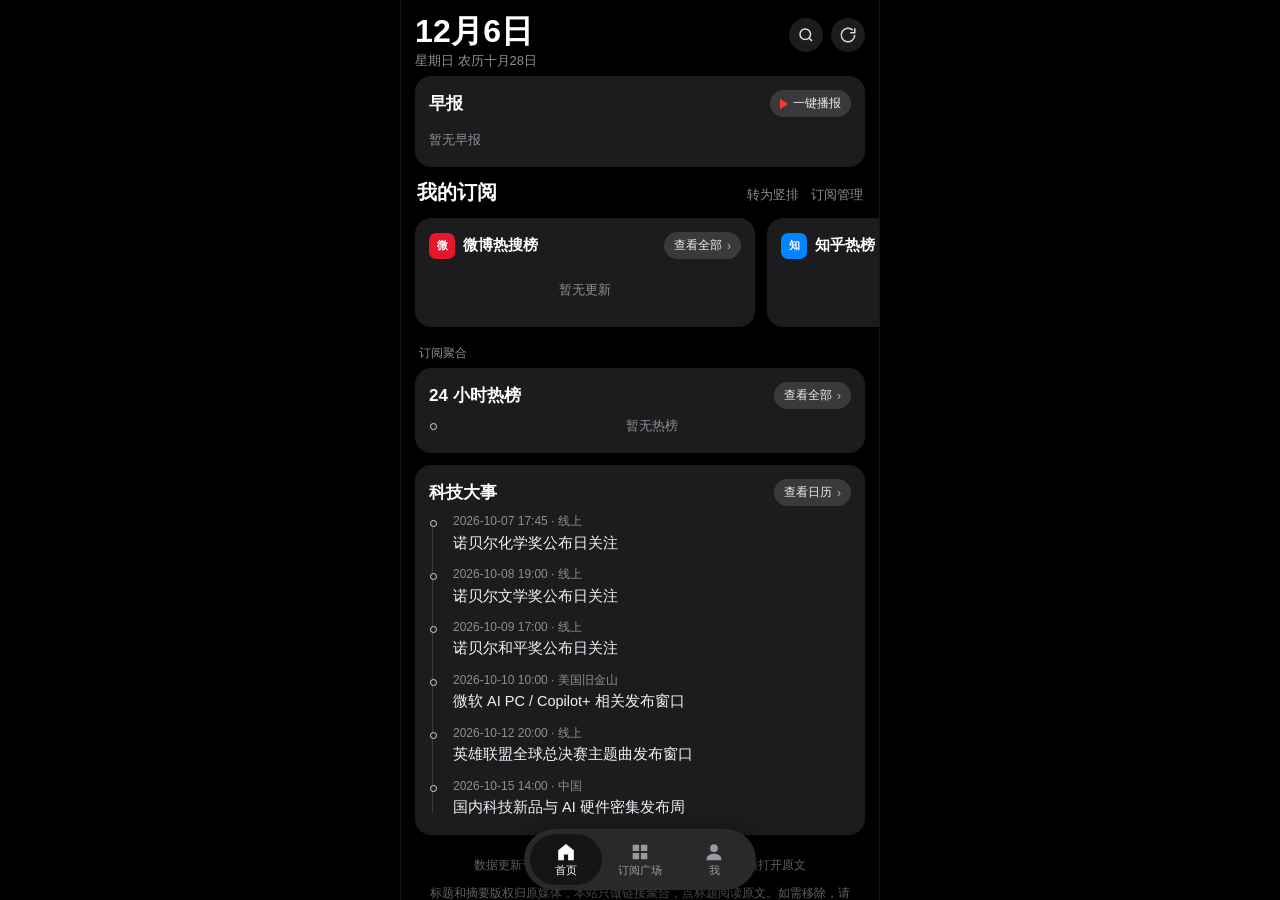
==== index.html @ ef4f446e "数据刷新 2026-11-26 07:40" ====
<!DOCTYPE html>
<html lang="zh-CN">
<head>
<meta charset="UTF-8" />
<meta name="viewport" content="width=device-width, initial-scale=1, viewport-fit=cover, maximum-scale=1" />
<meta name="theme-color" id="metaTheme" content="#000000" />
<meta name="color-scheme" content="dark light" />
<meta name="apple-mobile-web-app-capable" content="yes" />
<title>PulseBrief · 脉搏简报</title>
<meta name="description" content="公开热榜与 RSS 标题聚合，点标题跳转原文。" />
<style>
:root {
  --safe-b: env(safe-area-inset-bottom, 0px);
  --nav-h: 64px;
  --radius: 16px;
  --red: #ff3b30;
  --font: -apple-system, BlinkMacSystemFont, "SF Pro Text", "PingFang SC",
    "Hiragino Sans GB", "Helvetica Neue", "Microsoft YaHei", sans-serif;
}

/* 深色（默认） */
:root,
html[data-theme="dark"] {
  color-scheme: dark;
  --bg: #000000;
  --card: #1c1c1e;
  --card2: #2c2c2e;
  --text: #ffffff;
  --text2: #f2f2f7;
  --body-text: #e8e8ed;
  --muted: #8e8e93;
  --muted2: #636366;
  --pill: #3a3a3c;
  --pill-text: #eeeeee;
  --line: rgba(255, 255, 255, 0.06);
  --num-bg: #2a2a2c;
  --num-text: #b0b0b5;
  --num-top-bg: rgba(255, 59, 48, 0.2);
  --num-top-text: #ff6961;
  --icon-text: #dddddd;
  --tl-line: #3a3a3c;
  --tl-dot: #d8d8dc;
  --tab-bg: rgba(44, 44, 46, 0.94);
  --tab-text: #9a9a9e;
  --tab-active-bg: rgba(0, 0, 0, 0.48);
  --tab-active-text: #ffffff;
  --tab-shadow: 0 8px 28px rgba(0, 0, 0, 0.5);
  --reader-bg: #000000;
  --reader-top-bg: rgba(0, 0, 0, 0.92);
  --reader-line: #1f1f21;
  --tag-bg: #2c2c2e;
  --tag-text: #aaaaaa;
  --chip-text: #cccccc;
  --sheet-bg: #1c1c1e;
  --grab: #555555;
  --backdrop: rgba(0, 0, 0, 0.55);
  --frame: #141414;
  --seg-bg: #2c2c2e;
  --seg-on: #48484a;
}

/* 浅色 */
html[data-theme="light"] {
  color-scheme: light;
  --bg: #f2f2f7;
  --card: #ffffff;
  --card2: #f2f2f7;
  --text: #111114;
  --text2: #1c1c1e;
  --body-text: #26262a;
  --muted: #6c6c72;
  --muted2: #8a8a90;
  --pill: #ececf0;
  --pill-text: #2c2c30;
  --line: rgba(0, 0, 0, 0.07);
  --num-bg: #ededf1;
  --num-text: #6c6c72;
  --num-top-bg: rgba(255, 59, 48, 0.12);
  --num-top-text: #d70015;
  --icon-text: #3a3a3c;
  --tl-line: #d8d8de;
  --tl-dot: #8e8e93;
  --tab-bg: rgba(255, 255, 255, 0.94);
  --tab-text: #8a8a90;
  --tab-active-bg: rgba(0, 0, 0, 0.07);
  --tab-active-text: #111114;
  --tab-shadow: 0 6px 24px rgba(0, 0, 0, 0.12);
  --reader-bg: #ffffff;
  --reader-top-bg: rgba(255, 255, 255, 0.94);
  --reader-line: #e5e5ea;
  --tag-bg: #f0f0f4;
  --tag-text: #5a5a60;
  --chip-text: #3a3a3c;
  --sheet-bg: #ffffff;
  --grab: #c7c7cc;
  --backdrop: rgba(0, 0, 0, 0.32);
  --frame: #e5e5ea;
  --seg-bg: #e9e9ee;
  --seg-on: #ffffff;
}

html, body { transition: background-color 0.25s ease, color 0.25s ease; }

* { box-sizing: border-box; }
html, body {
  margin: 0;
  padding: 0;
  background: var(--bg);
  color: var(--text);
  font-family: var(--font);
  -webkit-font-smoothing: antialiased;
  height: 100%;
  overflow: hidden;
}
button {
  font: inherit;
  color: inherit;
  background: none;
  border: 0;
  cursor: pointer;
  padding: 0;
  -webkit-tap-highlight-color: transparent;
}
a { color: inherit; }
ol, ul { margin: 0; padding: 0; list-style: none; }
h1, h2, p { margin: 0; }

.app {
  height: 100%;
  max-width: 480px;
  margin: 0 auto;
  position: relative;
  background: var(--bg);
}
.page {
  height: 100%;
  display: flex;
  flex-direction: column;
  overflow: hidden;
}
.page[hidden] { display: none !important; }

.scroll {
  flex: 1;
  overflow-y: auto;
  -webkit-overflow-scrolling: touch;
  padding: 0 14px;
  scrollbar-width: none;
}
.scroll::-webkit-scrollbar { display: none; }
.bottom-spacer { height: calc(var(--nav-h) + var(--safe-b) + 24px); }

/* Header — date left, actions right */
.home-header {
  display: flex;
  flex-direction: row;
  align-items: flex-start;
  justify-content: space-between;
  padding: 14px 14px 6px;
  flex-shrink: 0;
  gap: 12px;
}
.date-block { min-width: 0; flex: 1; }
.date-big {
  font-size: 32px;
  font-weight: 700;
  letter-spacing: 0.2px;
  line-height: 1.1;
}
.date-sub {
  margin-top: 4px;
  color: var(--muted);
  font-size: 13px;
  line-height: 1.3;
}
.header-actions {
  display: flex;
  flex-direction: row;
  gap: 8px;
  padding-top: 4px;
  flex-shrink: 0;
}
.icon-btn {
  width: 34px;
  height: 34px;
  border-radius: 50%;
  background: var(--card);
  display: grid;
  place-items: center;
  color: var(--icon-text);
}
.icon-btn.busy { opacity: 0.45; }

.plaza-header, .me-header {
  display: flex;
  align-items: center;
  padding: 16px 14px 8px;
  flex-shrink: 0;
  gap: 12px;
}
.plaza-header h1, .me-header h1 {
  font-size: 28px;
  font-weight: 700;
}

/* Cards */
.card {
  background: var(--card);
  border-radius: var(--radius);
  padding: 14px 14px 8px;
  margin-bottom: 12px;
}
.card-head {
  display: flex;
  flex-direction: row;
  align-items: center;
  justify-content: space-between;
  margin-bottom: 4px;
  gap: 8px;
}
.card-head h2 {
  font-size: 17px;
  font-weight: 700;
}
.card-head.sticky {
  position: sticky;
  top: 0;
  background: var(--card);
  z-index: 2;
  padding: 4px 0 8px;
}

.pill-play, .pill-more {
  display: inline-flex;
  flex-direction: row;
  align-items: center;
  gap: 5px;
  background: var(--pill);
  color: var(--pill-text);
  border-radius: 999px;
  padding: 5px 10px;
  font-size: 12px;
  white-space: nowrap;
  flex-shrink: 0;
}
.play-dot {
  width: 0;
  height: 0;
  border-style: solid;
  border-width: 5px 0 5px 8px;
  border-color: transparent transparent transparent var(--red);
}
.pill-more span { opacity: 0.7; }

.section-head {
  display: flex;
  flex-direction: row;
  align-items: baseline;
  justify-content: space-between;
  margin: 10px 2px 10px;
  gap: 8px;
}
.section-head h2 {
  font-size: 20px;
  font-weight: 700;
}
.section-links {
  display: flex;
  flex-direction: row;
  gap: 12px;
  flex-shrink: 0;
}
.text-link {
  color: var(--muted);
  font-size: 13px;
  white-space: nowrap;
}
.agg-label {
  color: var(--muted);
  font-size: 12px;
  margin: 8px 4px 6px;
}

/* Numbered list — dense */
.num-list { display: flex; flex-direction: column; }
.num-list li {
  display: flex;
  flex-direction: row;
  gap: 10px;
  align-items: flex-start;
  padding: 10px 0;
  border-bottom: 1px solid var(--line);
  cursor: pointer;
}
.num-list li:last-child { border-bottom: 0; }
.num-list .n {
  flex: 0 0 20px;
  width: 20px;
  height: 20px;
  border-radius: 50%;
  background: var(--num-bg);
  color: var(--num-text);
  font-size: 11px;
  font-weight: 650;
  display: grid;
  place-items: center;
  margin-top: 2px;
}
.num-list .n.top {
  background: var(--num-top-bg);
  color: var(--num-top-text);
}
.num-list .t {
  flex: 1;
  min-width: 0;
  font-size: 15px;
  line-height: 1.42;
  color: var(--text2);
  font-weight: 450;
}
.num-list .sub {
  display: block;
  margin-top: 3px;
  color: var(--muted);
  font-size: 12px;
  line-height: 1.35;
  font-weight: 400;
}

/* Mine / source cards — default 横排 swipe */
.mine-cards.vertical .src-card { margin-bottom: 12px; }
.mine-cards.horizontal {
  display: flex;
  flex-direction: row;
  flex-wrap: nowrap;
  gap: 12px;
  overflow-x: auto;
  overflow-y: hidden;
  scroll-snap-type: x mandatory;
  -webkit-overflow-scrolling: touch;
  overscroll-behavior-x: contain;
  scrollbar-width: none;
  padding: 2px 14px 10px;
  margin: 0 -14px 8px;
}
.mine-cards.horizontal::-webkit-scrollbar { display: none; }
.mine-cards.horizontal .src-card {
  flex: 0 0 82%;
  width: 82%;
  max-width: 340px;
  scroll-snap-align: center;
  margin-bottom: 0;
  max-height: 420px;
  overflow-y: auto;
  -webkit-overflow-scrolling: touch;
}
.src-head {
  display: flex;
  flex-direction: row;
  align-items: center;
  gap: 8px;
  margin-bottom: 2px;
}
.src-icon {
  width: 26px;
  height: 26px;
  border-radius: 7px;
  display: grid;
  place-items: center;
  font-size: 11px;
  font-weight: 700;
  color: #fff;
  flex-shrink: 0;
}
.src-name {
  flex: 1;
  min-width: 0;
  font-size: 15px;
  font-weight: 650;
  white-space: nowrap;
  overflow: hidden;
  text-overflow: ellipsis;
}
.src-card .num-list .n {
  background: transparent;
  color: var(--muted);
  border-radius: 0;
  font-size: 13px;
  width: auto;
  height: auto;
  font-weight: 600;
}

/* Timeline */
.timeline {
  position: relative;
  padding: 4px 0 4px 16px;
}
.timeline::before {
  content: '';
  position: absolute;
  left: 3px;
  top: 10px;
  bottom: 14px;
  width: 1px;
  background: var(--tl-line);
}
.timeline li {
  position: relative;
  padding: 0 0 14px 8px;
  cursor: pointer;
}
.timeline li:last-child { padding-bottom: 6px; }
.timeline li::before {
  content: '';
  position: absolute;
  left: -15px;
  top: 6px;
  width: 7px;
  height: 7px;
  border-radius: 50%;
  border: 1.5px solid var(--tl-dot);
  background: var(--card);
  box-sizing: border-box;
}
.tl-meta {
  color: var(--muted);
  font-size: 12px;
  margin-bottom: 3px;
  line-height: 1.3;
}
.tl-title {
  font-size: 14.5px;
  line-height: 1.4;
  color: var(--text2);
  font-weight: 450;
}

.foot-hint {
  color: var(--muted2);
  font-size: 11.5px;
  text-align: center;
  padding: 10px 10px 0;
  line-height: 1.5;
}

/* Plaza */
.chips {
  display: flex;
  flex-direction: row;
  gap: 16px;
  padding: 2px 14px 10px;
  overflow-x: auto;
  flex-shrink: 0;
  scrollbar-width: none;
}
.chips::-webkit-scrollbar { display: none; }
.chip {
  flex-shrink: 0;
  color: var(--muted);
  font-size: 15px;
  padding-bottom: 7px;
  position: relative;
}
.chip.active {
  color: var(--text);
  font-weight: 650;
}
.chip.active::after {
  content: '';
  position: absolute;
  left: 18%;
  right: 18%;
  bottom: 0;
  height: 2px;
  background: var(--red);
  border-radius: 2px;
}
.plaza-list { padding: 0 14px; }
.plaza-row {
  display: flex;
  flex-direction: row;
  align-items: center;
  gap: 12px;
  padding: 12px 0;
  border-bottom: 1px solid var(--line);
}
.plaza-icon {
  width: 42px;
  height: 42px;
  border-radius: 11px;
  display: grid;
  place-items: center;
  font-weight: 700;
  font-size: 13px;
  color: #fff;
  flex-shrink: 0;
}
.plaza-info { flex: 1; min-width: 0; }
.plaza-info .name {
  font-size: 15.5px;
  font-weight: 650;
  white-space: nowrap;
  overflow: hidden;
  text-overflow: ellipsis;
}
.plaza-info .meta {
  margin-top: 2px;
  color: var(--muted);
  font-size: 12px;
}
.btn-sub {
  flex-shrink: 0;
  min-width: 70px;
  padding: 7px 12px;
  border-radius: 9px;
  background: var(--pill);
  color: var(--pill-text);
  font-size: 13px;
  text-align: center;
}
.btn-sub.on { color: var(--muted); }

/* Me */
.avatar {
  width: 54px;
  height: 54px;
  border-radius: 50%;
  background: linear-gradient(135deg, #ff6b61, #8b5cf6);
  display: grid;
  place-items: center;
  font-size: 22px;
  font-weight: 700;
  color: #fff;
  flex-shrink: 0;
}
.me-sub {
  margin-top: 3px;
  color: var(--muted);
  font-size: 13px;
}
.me-menu {
  margin: 6px 14px;
  background: var(--card);
  border-radius: var(--radius);
  overflow: hidden;
}
.me-row {
  width: 100%;
  display: flex;
  flex-direction: row;
  align-items: center;
  justify-content: space-between;
  padding: 15px 14px;
  border-bottom: 1px solid var(--line);
  font-size: 15.5px;
  text-align: left;
}
.me-menu li:last-child .me-row { border-bottom: 0; }
.me-row b { color: var(--muted); font-weight: 500; }
.chev { color: var(--muted2); font-size: 18px; }

/* Floating tab bar */
.tabbar {
  position: fixed;
  left: 50%;
  bottom: calc(10px + var(--safe-b));
  transform: translateX(-50%);
  display: flex;
  flex-direction: row;
  gap: 2px;
  background: var(--tab-bg);
  backdrop-filter: blur(18px);
  -webkit-backdrop-filter: blur(18px);
  border-radius: 999px;
  padding: 5px 6px;
  z-index: 40;
  box-shadow: var(--tab-shadow);
  max-width: calc(100vw - 28px);
}
.tabbar .tab {
  display: flex;
  flex-direction: column;
  align-items: center;
  gap: 1px;
  min-width: 72px;
  padding: 7px 10px;
  border-radius: 999px;
  color: var(--tab-text);
  font-size: 10.5px;
}
.tabbar .tab.active {
  background: var(--tab-active-bg);
  color: var(--tab-active-text);
}

/* Full-screen in-page reader */
.reader {
  position: fixed;
  inset: 0;
  z-index: 70;
  display: flex;
  flex-direction: column;
  background: var(--reader-bg);
  max-width: 480px;
  margin: 0 auto;
  animation: readerIn 0.22s ease;
}
.reader[hidden] { display: none !important; }
@keyframes readerIn {
  from { transform: translateX(18px); opacity: 0.55; }
  to { transform: translateX(0); opacity: 1; }
}
.reader-top {
  display: flex;
  flex-direction: row;
  align-items: center;
  gap: 8px;
  padding: 10px 12px;
  padding-top: max(10px, env(safe-area-inset-top, 0px));
  border-bottom: 1px solid var(--reader-line);
  flex-shrink: 0;
  background: var(--reader-top-bg);
  backdrop-filter: blur(10px);
}
.reader-back {
  font-size: 15px;
  font-weight: 600;
  color: var(--text);
  padding: 8px 10px;
  border-radius: 10px;
  background: var(--pill);
  flex-shrink: 0;
}
.reader-top-title {
  flex: 1;
  text-align: center;
  font-size: 14px;
  color: var(--muted);
  font-weight: 600;
}
.reader-top-spacer { width: 64px; flex-shrink: 0; }
.reader-scroll {
  flex: 1;
  overflow-y: auto;
  -webkit-overflow-scrolling: touch;
  padding: 14px 18px calc(28px + var(--safe-b));
  scrollbar-width: none;
}
.reader-scroll::-webkit-scrollbar { display: none; }
.sheet-meta {
  display: flex;
  flex-direction: row;
  gap: 8px;
  align-items: center;
  margin-bottom: 10px;
}
.chip-src, .chip-hot {
  font-size: 12px;
  padding: 3px 8px;
  border-radius: 6px;
  background: var(--pill);
  color: var(--chip-text);
}
.chip-hot:empty { display: none; }
#sheetTitle {
  margin: 0 0 10px;
  font-size: 22px;
  line-height: 1.35;
  font-weight: 700;
}
.sheet-tags {
  display: flex;
  flex-wrap: wrap;
  gap: 6px;
  margin-bottom: 14px;
}
.sheet-tags span {
  font-size: 12px;
  color: var(--tag-text);
  background: var(--tag-bg);
  padding: 3px 8px;
  border-radius: 6px;
}
.reader-body {
  color: var(--body-text);
  font-size: 16px;
  line-height: 1.75;
}
.reader-body p {
  margin: 0 0 14px;
}
.reader-body .bullet-block {
  margin: 0 0 14px;
  padding-left: 0;
}
.reader-body .bullet-block li {
  position: relative;
  padding-left: 14px;
  margin-bottom: 8px;
  list-style: none;
}
.reader-body .bullet-block li::before {
  content: '';
  position: absolute;
  left: 0;
  top: 10px;
  width: 5px;
  height: 5px;
  border-radius: 50%;
  background: var(--red);
}
.reader-ext {
  margin: 22px 0 0;
  padding-top: 14px;
  border-top: 1px solid var(--reader-line);
  text-align: center;
}
.reader-ext-link {
  font-size: 12px;
  color: var(--muted2);
  text-decoration: underline;
  text-underline-offset: 3px;
}
.reader-ext[hidden] { display: none !important; }

/* Source list sheet (kept as half panel) */
.sheet {
  position: fixed;
  inset: 0;
  z-index: 60;
  display: flex;
  align-items: flex-end;
  justify-content: center;
}
.sheet[hidden] { display: none !important; }
.sheet-backdrop {
  position: absolute;
  inset: 0;
  background: var(--backdrop);
}
.sheet-panel {
  position: relative;
  width: 100%;
  max-width: 480px;
  max-height: 82vh;
  overflow-y: auto;
  background: var(--sheet-bg);
  border-radius: 20px 20px 0 0;
  padding: 8px 18px calc(22px + var(--safe-b));
  animation: slideUp 0.25s ease;
}
.sheet-panel.tall { max-height: 88vh; }
@keyframes slideUp {
  from { transform: translateY(36px); opacity: 0.65; }
  to { transform: translateY(0); opacity: 1; }
}
.sheet-grab {
  width: 34px;
  height: 4px;
  border-radius: 4px;
  background: var(--grab);
  margin: 4px auto 12px;
}

.empty {
  color: var(--muted);
  text-align: center;
  padding: 20px 10px;
  font-size: 13px;
  list-style: none;
}

@media (min-width: 520px) {
  .app {
    border-left: 1px solid var(--frame);
    border-right: 1px solid var(--frame);
  }
}


/* 浅色下卡片加一点阴影，层次更清楚 */
html[data-theme="light"] .card,
html[data-theme="light"] .me-menu {
  box-shadow: 0 1px 2px rgba(0, 0, 0, 0.04), 0 4px 14px rgba(0, 0, 0, 0.04);
}
html[data-theme="light"] .icon-btn { box-shadow: 0 1px 3px rgba(0, 0, 0, 0.08); }

/* 外观切换 */
.me-theme {
  display: flex;
  align-items: center;
  justify-content: space-between;
  padding: 12px 14px;
  border-bottom: 1px solid var(--line);
  font-size: 15.5px;
}
.seg {
  display: inline-flex;
  background: var(--seg-bg);
  border-radius: 9px;
  padding: 2px;
  gap: 2px;
}
.seg button {
  font-size: 13px;
  padding: 5px 12px;
  border-radius: 7px;
  color: var(--muted);
}
.seg button.on {
  background: var(--seg-on);
  color: var(--text);
  font-weight: 600;
  box-shadow: 0 1px 3px rgba(0, 0, 0, 0.12);
}
.me-theme-tip {
  color: var(--muted2);
  font-size: 12px;
  padding: 0 28px;
  margin-top: 4px;
}

</style>
<script>
/* 主题：页面绘制前先定深浅色，避免闪一下 */
(function () {
  var mode = "auto";
  try { mode = localStorage.getItem("pulse_theme") || "auto"; } catch (e) {}
  var t = mode;
  if (mode !== "light" && mode !== "dark") {
    var h = Number(new Intl.DateTimeFormat("en-GB", { timeZone: "Asia/Shanghai", hour: "2-digit", hourCycle: "h23" }).format(new Date()));
    t = h >= 7 && h < 19 ? "light" : "dark";
  }
  document.documentElement.setAttribute("data-theme", t);
  var m = document.getElementById("metaTheme");
  if (m) m.setAttribute("content", t === "light" ? "#f2f2f7" : "#000000");
})();
</script>

</head>
<body>
<div class="app" id="app">
    <section class="page active" id="page-home" data-page="home">
      <header class="home-header">
        <div class="date-block">
          <h1 class="date-big" id="dateBig">—</h1>
          <p class="date-sub" id="dateSub">—</p>
        </div>
        <div class="header-actions">
          <button type="button" class="icon-btn" id="btnSearch" aria-label="搜索" title="搜索">
            <svg viewBox="0 0 24 24" width="18" height="18" fill="none" stroke="currentColor" stroke-width="2"><circle cx="11" cy="11" r="7"/><path d="M20 20l-3.5-3.5"/></svg>
          </button>
          <button type="button" class="icon-btn" id="btnRefresh" aria-label="刷新" title="刷新">
            <svg viewBox="0 0 24 24" width="18" height="18" fill="none" stroke="currentColor" stroke-width="2"><path d="M21 12a9 9 0 1 1-2.6-6.4"/><path d="M21 3v6h-6"/></svg>
          </button>
        </div>
      </header>

      <div class="scroll" id="homeScroll">
        <article class="card morning-card">
          <div class="card-head">
            <h2>早报</h2>
            <button type="button" class="pill-play" id="btnBroadcast">
              <span class="play-dot" aria-hidden="true"></span>一键播报
            </button>
          </div>
          <ol class="num-list" id="morningList"></ol>
        </article>

        <div class="section-head">
          <h2>我的订阅</h2>
          <div class="section-links">
            <button type="button" class="text-link" id="btnLayout">转为竖排</button>
            <button type="button" class="text-link" id="btnManage">订阅管理</button>
          </div>
        </div>
        <div id="mineCards" class="mine-cards horizontal"></div>

        <div class="agg-label">订阅聚合</div>
        <article class="card timeline-card">
          <div class="card-head">
            <h2>24 小时热榜</h2>
            <button type="button" class="pill-more" id="btnTimelineAll">查看全部 <span>›</span></button>
          </div>
          <ul class="timeline" id="hotTimeline"></ul>
        </article>

        <article class="card timeline-card tech-card">
          <div class="card-head">
            <h2>科技大事</h2>
            <button type="button" class="pill-more" id="btnTechCal">查看日历 <span>›</span></button>
          </div>
          <ul class="timeline tech-timeline" id="techTimeline"></ul>
        </article>

        <p class="foot-hint" id="updatedHint">加载中…</p>
        <p class="foot-hint copyright-note">标题和摘要版权归原媒体，本站只做链接聚合，点标题阅读原文。如需移除，请在 GitHub 提 issue。</p>
        <div class="bottom-spacer"></div>
      </div>
    </section>

    <section class="page" id="page-plaza" data-page="plaza" hidden>
      <header class="plaza-header">
        <h1>订阅广场</h1>
      </header>
      <div class="chips" id="catChips" role="tablist"></div>
      <div class="scroll plaza-scroll">
        <ul class="plaza-list" id="plazaList"></ul>
        <div class="bottom-spacer"></div>
      </div>
    </section>

    <section class="page" id="page-me" data-page="me" hidden>
      <header class="me-header">
        <div class="avatar">脉</div>
        <div>
          <h1>PulseBrief</h1>
          <p class="me-sub" id="meSub">本地简报 · 无需登录</p>
        </div>
      </header>
      <ul class="me-menu">
        <li class="me-theme">
          <span>外观</span>
          <span class="seg" id="themeSeg" role="radiogroup" aria-label="外观">
            <button type="button" data-theme-mode="auto">自动</button>
            <button type="button" data-theme-mode="light">浅色</button>
            <button type="button" data-theme-mode="dark">深色</button>
          </span>
        </li>
        <li><button type="button" class="me-row" data-me="subs"><span>我的订阅</span><b id="meSubCount">0</b></button></li>
        <li><button type="button" class="me-row" data-me="history"><span>阅读历史</span><span class="chev">›</span></button></li>
        <li><button type="button" class="me-row" data-me="fav"><span>收藏</span><span class="chev">›</span></button></li>
        <li><button type="button" class="me-row" data-me="settings"><span>设置</span><span class="chev">›</span></button></li>
        <li><button type="button" class="me-row" data-me="about"><span>关于</span><span class="chev">›</span></button></li>
      </ul>
      <p class="me-theme-tip" id="themeTip">自动：北京时间 7:00–19:00 浅色，其余时间深色</p>
      <p class="foot-hint">只显示标题和简短摘要，点标题跳转原文。标题和摘要版权归原媒体，本站只做链接聚合，如需移除请在 GitHub 提 issue。</p>
    </section>
  </div>

  <nav class="tabbar" id="tabbar">
    <button type="button" class="tab active" data-nav="home">
      <svg viewBox="0 0 24 24" width="22" height="22" fill="currentColor"><path d="M12 3.2 3.5 10.2V21h6.2v-6.2h4.6V21h6.2V10.2L12 3.2z"/></svg>
      <span>首页</span>
    </button>
    <button type="button" class="tab" data-nav="plaza">
      <svg viewBox="0 0 24 24" width="22" height="22" fill="currentColor"><path d="M4 4h7v7H4V4zm9 0h7v7h-7V4zM4 13h7v7H4v-7zm9 0h7v7h-7v-7z"/></svg>
      <span>订阅广场</span>
    </button>
    <button type="button" class="tab" data-nav="me">
      <svg viewBox="0 0 24 24" width="22" height="22" fill="currentColor"><path d="M12 12a4.2 4.2 0 1 0 0-8.4 4.2 4.2 0 0 0 0 8.4zm0 1.8c-3.6 0-8 1.8-8 5.4V21h16v-1.8c0-3.6-4.4-5.4-8-5.4z"/></svg>
      <span>我</span>
    </button>
  </nav>

  <div class="reader" id="sheet" hidden>
    <header class="reader-top">
      <button type="button" class="reader-back" id="sheetDismiss" aria-label="返回">← 返回</button>
      <span class="reader-top-title">详情</span>
      <span class="reader-top-spacer"></span>
    </header>
    <div class="reader-scroll" id="readerScroll">
      <div class="sheet-meta">
        <span class="chip-src" id="sheetSource"></span>
        <span class="chip-hot" id="sheetHot"></span>
      </div>
      <h2 id="sheetTitle"></h2>
      <div class="sheet-tags" id="sheetTags"></div>
      <article class="reader-body" id="readerBody"></article>
      <p class="reader-ext" id="sheetLinkWrap" hidden>
        <a class="reader-ext-link" id="sheetLink" href="#" target="_blank" rel="noopener noreferrer">阅读原文</a>
      </p>
    </div>
  </div>

  <div class="sheet" id="sourceSheet" hidden>
    <div class="sheet-backdrop" id="sourceBackdrop"></div>
    <div class="sheet-panel tall" role="dialog" aria-modal="true">
      <div class="sheet-grab"></div>
      <div class="card-head sticky">
        <h2 id="sourceSheetTitle">全部</h2>
        <button type="button" class="pill-more" id="sourceSheetClose">关闭</button>
      </div>
      <ol class="num-list" id="sourceSheetList"></ol>
    </div>
  </div>
<script>
window.INLINE_DATA = {"updatedAt":"2026-11-25T23:40:28.523Z","updatedAtLabel":"2026/11/26 07:40:42","morning":[{"title":"金价扛不住了","summary":"当前热度 80万。","url":"https://s.weibo.com/weibo?q=%E9%87%91%E4%BB%B7%E6%89%9B%E4%B8%8D%E4%BD%8F%E4%BA%86","hot":"80万","fetchedAt":"2026-11-25T23:40:28.523Z","minsAgo":1,"tags":["综合","微博热搜榜"],"sourceId":"weibo_hot","sourceName":"微博热搜榜"},{"title":"小米SU7 Ultra上工信部","summary":"当前热度 46万。","url":"https://s.weibo.com/weibo?q=%E5%B0%8F%E7%B1%B3SU7+Ultra%E4%B8%8A%E5%B7%A5%E4%BF%A1%E9%83%A8","hot":"46万","fetchedAt":"2026-11-25T23:40:28.523Z","minsAgo":4,"tags":["综合","微博热搜榜"],"sourceId":"weibo_hot","sourceName":"微博热搜榜"},{"title":"神24乘组进驻天宫","summary":"当前热度 37万。","url":"https://s.weibo.com/weibo?q=%E7%A5%9E24%E4%B9%98%E7%BB%84%E8%BF%9B%E9%A9%BB%E5%A4%A9%E5%AE%AB","hot":"37万","fetchedAt":"2026-11-25T14:37:21.753Z","minsAgo":7,"tags":["综合","微博热搜榜"],"sourceId":"weibo_hot","sourceName":"微博热搜榜"},{"title":"为什么神舟二十四号外籍航天员名额给了巴基斯坦而不是其他国家？","summary":"当前热度 513 万。","url":"https://www.zhihu.com/question/2108916871718073510","hot":"513 万","fetchedAt":"2026-11-25T14:37:21.753Z","minsAgo":1,"tags":["综合","知乎"],"sourceId":"zhihu_hot","sourceName":"知乎热榜"},{"title":"OpenAI 证明矩阵乘法指数下界为 9/4，如何看待？","summary":"当前热度 318 万。","url":"https://www.zhihu.com/question/2108865707819771232","hot":"318 万","fetchedAt":"2026-11-25T23:40:28.523Z","minsAgo":4,"tags":["综合","知乎"],"sourceId":"zhihu_hot","sourceName":"知乎热榜"},{"title":"央视曝光 3.8 万余份孕妇血走私案，国安部警示孕妇血样走私或泄露我国遗传弱点，科学依据和风险具体是什么？","summary":"当前热度 229 万。","url":"https://www.zhihu.com/question/2109003777294295114","hot":"229 万","fetchedAt":"2026-11-25T23:40:28.523Z","minsAgo":7,"tags":["综合","知乎"],"sourceId":"zhihu_hot","sourceName":"知乎热榜"},{"title":"美股：道指抹去千点跌幅翻红","summary":"当前热度 2799.5万。","url":"https://so.toutiao.com/search?keyword=%23%E7%BE%8E%E8%82%A1%EF%BC%9A%E9%81%93%E6%8C%87%E6%8A%B9%E5%8E%BB%E5%8D%83%E7%82%B9%E8%B7%8C%E5%B9%85%E7%BF%BB%E7%BA%A2%23","hot":"2799.5万","fetchedAt":"2026-11-25T23:40:28.523Z","minsAgo":1,"tags":["综合","今日头条"],"sourceId":"toutiao_hot","sourceName":"今日头条热榜"},{"title":"陈吉宁被查 上海市政府党组等表态","summary":"当前热度 1390.2万。","url":"https://so.toutiao.com/search?keyword=%23%E9%99%88%E5%90%89%E5%AE%81%E8%A2%AB%E6%9F%A5+%E4%B8%8A%E6%B5%B7%E5%B8%82%E6%94%BF%E5%BA%9C%E5%85%9A%E7%BB%84%E7%AD%89%E8%A1%A8%E6%80%81%23","hot":"1390.2万","fetchedAt":"2026-11-25T14:37:21.753Z","minsAgo":4,"tags":["综合","今日头条"],"sourceId":"toutiao_hot","sourceName":"今日头条热榜"},{"title":"中外航天员在中国空间站“太空会师”","summary":"当前热度 2292.1万。","url":"https://so.toutiao.com/search?keyword=%23%E4%B8%AD%E5%A4%96%E8%88%AA%E5%A4%A9%E5%91%98%E5%9C%A8%E4%B8%AD%E5%9B%BD%E7%A9%BA%E9%97%B4%E7%AB%99%E2%80%9C%E5%A4%AA%E7%A9%BA%E4%BC%9A%E5%B8%88%E2%80%9D%23","hot":"2292.1万","fetchedAt":"2026-11-25T14:37:21.753Z","minsAgo":7,"tags":["综合","今日头条"],"sourceId":"toutiao_hot","sourceName":"今日头条热榜"},{"title":"男子开辅助驾驶巡航后低头玩手机撞死见义勇为救人者：获刑一年九个月，判赔 200 余万元","summary":"当前热度 337评。","url":"https://m.ithome.com/html/1031928.htm","hot":"337评","fetchedAt":"2026-11-25T14:37:21.753Z","minsAgo":1,"tags":["科技","IT之家"],"sourceId":"ithome_daily","sourceName":"IT之家日榜"}],"timeline":[{"title":"金价扛不住了","summary":"当前热度 80万。","url":"https://s.weibo.com/weibo?q=%E9%87%91%E4%BB%B7%E6%89%9B%E4%B8%8D%E4%BD%8F%E4%BA%86","hot":"80万","fetchedAt":"2026-11-25T23:40:28.523Z","minsAgo":1,"tags":["综合","微博热搜榜"],"sourceId":"weibo_hot","sourceName":"微博热搜榜"},{"title":"为什么神舟二十四号外籍航天员名额给了巴基斯坦而不是其他国家？","summary":"当前热度 513 万。","url":"https://www.zhihu.com/question/2108916871718073510","hot":"513 万","fetchedAt":"2026-11-25T14:37:21.753Z","minsAgo":1,"tags":["综合","知乎"],"sourceId":"zhihu_hot","sourceName":"知乎热榜"},{"title":"这项目，本王投了！ #精神状态belike #低精力#好家请就位 #超能演剧场2026","summary":"当前热度 王七叶。","url":"https://www.douyin.com/video/7711650599343142585","hot":"王七叶","fetchedAt":"2026-11-25T04:20:26.547Z","minsAgo":1,"tags":["娱乐","抖音"],"sourceId":"douyin_hot","sourceName":"抖音热榜"},{"title":"美股：道指抹去千点跌幅翻红","summary":"当前热度 2799.5万。","url":"https://so.toutiao.com/search?keyword=%23%E7%BE%8E%E8%82%A1%EF%BC%9A%E9%81%93%E6%8C%87%E6%8A%B9%E5%8E%BB%E5%8D%83%E7%82%B9%E8%B7%8C%E5%B9%85%E7%BF%BB%E7%BA%A2%23","hot":"2799.5万","fetchedAt":"2026-11-25T23:40:28.523Z","minsAgo":1,"tags":["综合","今日头条"],"sourceId":"toutiao_hot","sourceName":"今日头条热榜"},{"title":"上海市人大常委会党组、市政府党组、市政协党组召开会议，坚决拥护党中央决定","summary":"","url":"https://www.thepaper.cn/newsDetail_forward_34557671","fetchedAt":"2026-11-25T23:40:28.523Z","minsAgo":1,"tags":["综合","澎湃新闻"],"sourceId":"thepaper_hot","sourceName":"澎湃新闻热榜"},{"title":"男子开辅助驾驶巡航后低头玩手机撞死见义勇为救人者：获刑一年九个月，判赔 200 余万元","summary":"当前热度 337评。","url":"https://m.ithome.com/html/1031928.htm","hot":"337评","fetchedAt":"2026-11-25T14:37:21.753Z","minsAgo":1,"tags":["科技","IT之家"],"sourceId":"ithome_daily","sourceName":"IT之家日榜"},{"title":"当我用AI续写爱情公寓4关谷悠悠婚礼【AI全民制作人】","summary":"当前热度 968.8万。","url":"https://www.bilibili.com/video/av117644908825124/","hot":"968.8万","fetchedAt":"2026-11-25T23:40:28.523Z","minsAgo":1,"tags":["娱乐","Bilibili"],"sourceId":"bilibili_hot","sourceName":"Bilibili热门"},{"title":"36氪新风向丨英伟达押注、黄仁勋看好，半导体赛道又爆出大热点","summary":"","url":"https://www.36kr.com/p/4084560902728326","fetchedAt":"2026-11-25T14:37:21.753Z","minsAgo":1,"tags":["科技","36氪"],"sourceId":"kr36","sourceName":"36氪热门"},{"title":"我最近听到最有水平的两句话","summary":"当前热度 69.6万。","url":"https://www.huxiu.com/article/4907013.html","hot":"69.6万","fetchedAt":"2026-11-25T14:37:21.753Z","minsAgo":1,"tags":["科技","虎嗅"],"sourceId":"huxiu","sourceName":"虎嗅精选"},{"title":"从深圳到上海，少数派的共创故事还在继续","summary":"当前热度 侧脸君。","url":"https://sspai.com/post/119318","hot":"侧脸君","fetchedAt":"2026-11-25T23:40:28.523Z","minsAgo":1,"tags":["科技","少数派"],"sourceId":"sspai","sourceName":"少数派"},{"title":"避险情绪主导市场，芯片股领跌拖累标普、纳指三连跌，英伟达跌4%，美元创18个月新高","summary":"当前热度 21.6万。","url":"https://wallstreetcn.com/articles/3785999","hot":"21.6万","fetchedAt":"2026-11-25T23:40:28.523Z","minsAgo":1,"tags":["财经","华尔街见闻"],"sourceId":"wallstreet","sourceName":"华尔街见闻"},{"title":"年轻人开始劝父母卖县城空房收息，住不上的房子留着还是换成现金？这笔“经济账”该怎么算？","summary":"当前热度 酒旅王朝。","url":"https://new.qq.com/rain/a/20261124Q07UGN00","hot":"酒旅王朝","fetchedAt":"2026-11-25T23:40:28.523Z","minsAgo":1,"tags":["综合","腾讯新闻"],"sourceId":"tencent_hot","sourceName":"腾讯新闻热门"},{"title":"可能的爱","summary":"当前热度 8。","url":"https://movie.douban.com/subject/36847425/","hot":"8","fetchedAt":"2026-11-25T14:37:21.753Z","minsAgo":1,"tags":["娱乐","豆瓣电影"],"sourceId":"douban_movie","sourceName":"豆瓣电影周榜"},{"title":"习近平对党内法规工作作出重要指示","summary":"当前热度 790.4万。","url":"https://www.baidu.com/s?wd=%E4%B9%A0%E8%BF%91%E5%B9%B3%E5%AF%B9%E5%85%9A%E5%86%85%E6%B3%95%E8%A7%84%E5%B7%A5%E4%BD%9C%E4%BD%9C%E5%87%BA%E9%87%8D%E8%A6%81%E6%8C%87%E7%A4%BA","hot":"790.4万","fetchedAt":"2026-11-25T14:37:21.753Z","minsAgo":1,"tags":["综合","百度热搜"],"sourceId":"baidu_hot","sourceName":"百度热搜"},{"title":"东方港湾：中国股市值得更强信心","summary":"","url":"https://www.yicai.com/news/103448974.html","fetchedAt":"2026-11-25T14:37:21.753Z","minsAgo":1,"tags":["财经","第一财经"],"sourceId":"yicai","sourceName":"第一财经"},{"title":"吧友自制GTA6互动地图","summary":"当前热度 168.8W实时讨论。","url":"http://tieba.baidu.com/hottopic/browse/hottopic?topic_id=28370239&topic_name=%E5%90%A7%E5%8F%8B%E8%87%AA%E5%88%B6GTA6%E4%BA%92%E5%8A%A8%E5%9C%B0%E5%9B%BE","hot":"168.8W实时讨论","fetchedAt":"2026-11-25T14:37:21.753Z","minsAgo":1,"tags":["娱乐","贴吧热议"],"sourceId":"tieba_hot","sourceName":"贴吧热议"},{"title":"产品经理的日常 11月26日","summary":"","url":"https://m.okjike.com/originalPosts/6b070fb2136b2761c6f3dffd","fetchedAt":"2026-11-25T23:40:28.523Z","minsAgo":1,"tags":["科技","即刻"],"sourceId":"jike","sourceName":"即刻精选"},{"title":"小米SU7 Ultra上工信部","summary":"当前热度 46万。","url":"https://s.weibo.com/weibo?q=%E5%B0%8F%E7%B1%B3SU7+Ultra%E4%B8%8A%E5%B7%A5%E4%BF%A1%E9%83%A8","hot":"46万","fetchedAt":"2026-11-25T23:40:28.523Z","minsAgo":4,"tags":["综合","微博热搜榜"],"sourceId":"weibo_hot","sourceName":"微博热搜榜"},{"title":"OpenAI 证明矩阵乘法指数下界为 9/4，如何看待？","summary":"当前热度 318 万。","url":"https://www.zhihu.com/question/2108865707819771232","hot":"318 万","fetchedAt":"2026-11-25T23:40:28.523Z","minsAgo":4,"tags":["综合","知乎"],"sourceId":"zhihu_hot","sourceName":"知乎热榜"},{"title":"陈吉宁涉嫌严重违纪违法正接受中央纪委国家监委审查调查。","summary":"当前热度 央视新闻。","url":"https://www.douyin.com/video/7711709495273032994","hot":"央视新闻","fetchedAt":"2026-11-25T04:20:26.547Z","minsAgo":4,"tags":["娱乐","抖音"],"sourceId":"douyin_hot","sourceName":"抖音热榜"},{"title":"陈吉宁被查 上海市政府党组等表态","summary":"当前热度 1390.2万。","url":"https://so.toutiao.com/search?keyword=%23%E9%99%88%E5%90%89%E5%AE%81%E8%A2%AB%E6%9F%A5+%E4%B8%8A%E6%B5%B7%E5%B8%82%E6%94%BF%E5%BA%9C%E5%85%9A%E7%BB%84%E7%AD%89%E8%A1%A8%E6%80%81%23","hot":"1390.2万","fetchedAt":"2026-11-25T14:37:21.753Z","minsAgo":4,"tags":["综合","今日头条"],"sourceId":"toutiao_hot","sourceName":"今日头条热榜"},{"title":"大学应有的模样｜当过程不再被视为通向结果的意义之路","summary":"","url":"https://www.thepaper.cn/newsDetail_forward_34539120","fetchedAt":"2026-11-25T04:20:26.547Z","minsAgo":4,"tags":["综合","澎湃新闻"],"sourceId":"thepaper_hot","sourceName":"澎湃新闻热榜"},{"title":"黄仁勋复职后首次主持全员大会：感谢 CFO 克雷斯代管公司，称英伟达不需要接班人计划、承诺调整往日的强硬管理风格","summary":"当前热度 85评。","url":"https://m.ithome.com/html/1031914.htm","hot":"85评","fetchedAt":"2026-11-25T04:20:26.547Z","minsAgo":4,"tags":["科技","IT之家"],"sourceId":"ithome_daily","sourceName":"IT之家日榜"},{"title":"你从未见过的硬核开箱视频！","summary":"当前热度 154.8万。","url":"https://www.bilibili.com/video/av117663900632756/","hot":"154.8万","fetchedAt":"2026-11-25T23:40:28.523Z","minsAgo":4,"tags":["娱乐","Bilibili"],"sourceId":"bilibili_hot","sourceName":"Bilibili热门"},{"title":"8点1氪丨黄仁勋称英伟达不需要接班人计划 ；红果短剧上线“时间锁”，支持自定义观剧时长 ；豆包灰度测试“豆包购物”","summary":"","url":"https://www.36kr.com/p/4084431441488260","fetchedAt":"2026-11-25T14:37:21.753Z","minsAgo":4,"tags":["科技","36氪"],"sourceId":"kr36","sourceName":"36氪热门"},{"title":"14年深圳老酒店，凭啥接下特朗普？","summary":"当前热度 62.6万。","url":"https://www.huxiu.com/article/4906698.html","hot":"62.6万","fetchedAt":"2026-11-25T04:20:26.547Z","minsAgo":4,"tags":["科技","虎嗅"],"sourceId":"huxiu","sourceName":"虎嗅精选"},{"title":"本周看什么 | 最近值得一看的 10 部作品","summary":"当前热度 少数派编辑部。","url":"https://sspai.com/post/119337","hot":"少数派编辑部","fetchedAt":"2026-11-25T14:37:21.753Z","minsAgo":4,"tags":["科技","少数派"],"sourceId":"sspai","sourceName":"少数派"},{"title":"SemiAnalysis大幅下修AI算力预测：2028年资本开支预测下调近三成，五年硅片出货面积下调17%，英伟达受冲击最严重","summary":"当前热度 10.8万。","url":"https://wallstreetcn.com/articles/3786019","hot":"10.8万","fetchedAt":"2026-11-25T23:40:28.523Z","minsAgo":4,"tags":["财经","华尔街见闻"],"sourceId":"wallstreet","sourceName":"华尔街见闻"},{"title":"可口可乐不再标生产日期，这么做有什么好处？未来会成为食品包装“标配”吗？","summary":"当前热度 营养师Bruce。","url":"https://new.qq.com/rain/a/20261125Q04KN600","hot":"营养师Bruce","fetchedAt":"2026-11-25T14:37:21.753Z","minsAgo":4,"tags":["综合","腾讯新闻"],"sourceId":"tencent_hot","sourceName":"腾讯新闻热门"},{"title":"黑球","summary":"当前热度 8。","url":"https://movie.douban.com/subject/37215318/","hot":"8","fetchedAt":"2026-11-25T14:37:21.753Z","minsAgo":4,"tags":["娱乐","豆瓣电影"],"sourceId":"douban_movie","sourceName":"豆瓣电影周榜"},{"title":"国内月底会暖到离谱","summary":"当前热度 780.9万。","url":"https://www.baidu.com/s?wd=%E5%9B%BD%E5%86%85%E6%9C%88%E5%BA%95%E4%BC%9A%E6%9A%96%E5%88%B0%E7%A6%BB%E8%B0%B1","hot":"780.9万","fetchedAt":"2026-11-25T14:37:21.753Z","minsAgo":4,"tags":["综合","百度热搜"],"sourceId":"baidu_hot","sourceName":"百度热搜"},{"title":"三种流感毒株叠加来袭，流感概念股掀起涨停潮","summary":"","url":"https://www.yicai.com/news/103453441.html","fetchedAt":"2026-11-25T14:37:21.753Z","minsAgo":4,"tags":["财经","第一财经"],"sourceId":"yicai","sourceName":"第一财经"},{"title":"Zeus重返T1签约三年","summary":"当前热度 167W实时讨论。","url":"http://tieba.baidu.com/hottopic/browse/hottopic?topic_id=28370238&topic_name=Zeus%E9%87%8D%E8%BF%94T1%E7%AD%BE%E7%BA%A6%E4%B8%89%E5%B9%B4","hot":"167W实时讨论","fetchedAt":"2026-11-25T14:37:21.753Z","minsAgo":4,"tags":["娱乐","贴吧热议"],"sourceId":"tieba_hot","sourceName":"贴吧热议"},{"title":"产品经理的日常 11月25日","summary":"","url":"https://m.okjike.com/originalPosts/6b06c75f9427e01ac1557722","fetchedAt":"2026-11-25T23:40:28.523Z","minsAgo":4,"tags":["科技","即刻"],"sourceId":"jike","sourceName":"即刻精选"},{"title":"神24乘组进驻天宫","summary":"当前热度 37万。","url":"https://s.weibo.com/weibo?q=%E7%A5%9E24%E4%B9%98%E7%BB%84%E8%BF%9B%E9%A9%BB%E5%A4%A9%E5%AE%AB","hot":"37万","fetchedAt":"2026-11-25T14:37:21.753Z","minsAgo":7,"tags":["综合","微博热搜榜"],"sourceId":"weibo_hot","sourceName":"微博热搜榜"},{"title":"央视曝光 3.8 万余份孕妇血走私案，国安部警示孕妇血样走私或泄露我国遗传弱点，科学依据和风险具体是什么？","summary":"当前热度 229 万。","url":"https://www.zhihu.com/question/2109003777294295114","hot":"229 万","fetchedAt":"2026-11-25T23:40:28.523Z","minsAgo":7,"tags":["综合","知乎"],"sourceId":"zhihu_hot","sourceName":"知乎热榜"},{"title":"东北低收入家庭冬日娱乐项目 #低收入人群 #冰屋 #手工diy #抖音手工大赏 #世界是我的手工台","summary":"当前热度 Mr.汤普森。","url":"https://www.douyin.com/video/7711027149829967145","hot":"Mr.汤普森","fetchedAt":"2026-11-25T14:37:21.753Z","minsAgo":7,"tags":["娱乐","抖音"],"sourceId":"douyin_hot","sourceName":"抖音热榜"},{"title":"中外航天员在中国空间站“太空会师”","summary":"当前热度 2292.1万。","url":"https://so.toutiao.com/search?keyword=%23%E4%B8%AD%E5%A4%96%E8%88%AA%E5%A4%A9%E5%91%98%E5%9C%A8%E4%B8%AD%E5%9B%BD%E7%A9%BA%E9%97%B4%E7%AB%99%E2%80%9C%E5%A4%AA%E7%A9%BA%E4%BC%9A%E5%B8%88%E2%80%9D%23","hot":"2292.1万","fetchedAt":"2026-11-25T14:37:21.753Z","minsAgo":7,"tags":["综合","今日头条"],"sourceId":"toutiao_hot","sourceName":"今日头条热榜"},{"title":"冷门“顶流”｜深耕西夏学40余年，为历史补缺的人","summary":"","url":"https://www.thepaper.cn/newsDetail_forward_34539636","fetchedAt":"2026-11-25T14:37:21.753Z","minsAgo":7,"tags":["综合","澎湃新闻"],"sourceId":"thepaper_hot","sourceName":"澎湃新闻热榜"},{"title":"懂车帝最新回应“尊界 V800 刹车踏板支架断裂”事件：公司内部仍在等待相关结果","summary":"当前热度 371评。","url":"https://m.ithome.com/html/1032464.htm","hot":"371评","fetchedAt":"2026-11-25T14:37:21.753Z","minsAgo":7,"tags":["科技","IT之家"],"sourceId":"ithome_daily","sourceName":"IT之家日榜"}],"techEvents":[{"time":"2026-10-07 17:45","place":"线上","title":"诺贝尔化学奖公布日关注"},{"time":"2026-10-08 19:00","place":"线上","title":"诺贝尔文学奖公布日关注"},{"time":"2026-10-09 17:00","place":"线上","title":"诺贝尔和平奖公布日关注"},{"time":"2026-10-10 10:00","place":"美国旧金山","title":"微软 AI PC / Copilot+ 相关发布窗口"},{"time":"2026-10-12 20:00","place":"线上","title":"英雄联盟全球总决赛主题曲发布窗口"},{"time":"2026-10-15 14:00","place":"中国","title":"国内科技新品与 AI 硬件密集发布周"}],"sources":[{"id":"weibo_hot","name":"微博热搜榜","cat":"综合","color":"#e6162d","icon":"微","defaultOn":true,"live":true,"status":"ok","updatedAt":"2026-11-25T23:40:28.523Z","todayCount":10,"items":[{"title":"金价扛不住了","summary":"当前热度 80万。","url":"https://s.weibo.com/weibo?q=%E9%87%91%E4%BB%B7%E6%89%9B%E4%B8%8D%E4%BD%8F%E4%BA%86","hot":"80万","fetchedAt":"2026-11-25T23:40:28.523Z","minsAgo":1,"tags":["综合","微博热搜榜"]},{"title":"小米SU7 Ultra上工信部","summary":"当前热度 46万。","url":"https://s.weibo.com/weibo?q=%E5%B0%8F%E7%B1%B3SU7+Ultra%E4%B8%8A%E5%B7%A5%E4%BF%A1%E9%83%A8","hot":"46万","fetchedAt":"2026-11-25T23:40:28.523Z","minsAgo":4,"tags":["综合","微博热搜榜"]},{"title":"神24乘组进驻天宫","summary":"当前热度 37万。","url":"https://s.weibo.com/weibo?q=%E7%A5%9E24%E4%B9%98%E7%BB%84%E8%BF%9B%E9%A9%BB%E5%A4%A9%E5%AE%AB","hot":"37万","fetchedAt":"2026-11-25T14:37:21.753Z","minsAgo":7,"tags":["综合","微博热搜榜"]},{"title":"你好星期六","summary":"当前热度 9万。","url":"https://s.weibo.com/weibo?q=%E4%BD%A0%E5%A5%BD%E6%98%9F%E6%9C%9F%E5%85%AD","hot":"9万","fetchedAt":"2026-11-25T23:40:28.523Z","minsAgo":10,"tags":["综合","微博热搜榜"]},{"title":"谷爱凌伤情待医生判断","summary":"当前热度 9万。","url":"https://s.weibo.com/weibo?q=%E8%B0%B7%E7%88%B1%E5%87%8C%E4%BC%A4%E6%83%85%E5%BE%85%E5%8C%BB%E7%94%9F%E5%88%A4%E6%96%AD","hot":"9万","fetchedAt":"2026-11-25T23:40:28.523Z","minsAgo":13,"tags":["综合","微博热搜榜"]},{"title":"网友抵制王玉雯代言皮草","summary":"当前热度 9万。","url":"https://s.weibo.com/weibo?q=%E7%BD%91%E5%8F%8B%E6%8A%B5%E5%88%B6%E7%8E%8B%E7%8E%89%E9%9B%AF%E4%BB%A3%E8%A8%80%E7%9A%AE%E8%8D%89","hot":"9万","fetchedAt":"2026-11-25T23:40:28.523Z","minsAgo":16,"tags":["综合","微博热搜榜"]},{"title":"郭子睿回应自己为什么进圈","summary":"当前热度 9万。","url":"https://s.weibo.com/weibo?q=%E9%83%AD%E5%AD%90%E7%9D%BF%E5%9B%9E%E5%BA%94%E8%87%AA%E5%B7%B1%E4%B8%BA%E4%BB%80%E4%B9%88%E8%BF%9B%E5%9C%88","hot":"9万","fetchedAt":"2026-11-25T23:40:28.523Z","minsAgo":19,"tags":["综合","微博热搜榜"]},{"title":"疑似文吉儿朋友圈辟谣办婚礼","summary":"当前热度 8万。","url":"https://s.weibo.com/weibo?q=%E7%96%91%E4%BC%BC%E6%96%87%E5%90%89%E5%84%BF%E6%9C%8B%E5%8F%8B%E5%9C%88%E8%BE%9F%E8%B0%A3%E5%8A%9E%E5%A9%9A%E7%A4%BC","hot":"8万","fetchedAt":"2026-11-25T23:40:28.523Z","minsAgo":22,"tags":["综合","微博热搜榜"]},{"title":"最帅保洁大叔宣布辞职","summary":"当前热度 8万。","url":"https://s.weibo.com/weibo?q=%E6%9C%80%E5%B8%85%E4%BF%9D%E6%B4%81%E5%A4%A7%E5%8F%94%E5%AE%A3%E5%B8%83%E8%BE%9E%E8%81%8C","hot":"8万","fetchedAt":"2026-11-25T23:40:28.523Z","minsAgo":25,"tags":["综合","微博热搜榜"]},{"title":"中国男篮世亚预12人大名单","summary":"当前热度 8万。","url":"https://s.weibo.com/weibo?q=%E4%B8%AD%E5%9B%BD%E7%94%B7%E7%AF%AE%E4%B8%96%E4%BA%9A%E9%A2%8412%E4%BA%BA%E5%A4%A7%E5%90%8D%E5%8D%95","hot":"8万","fetchedAt":"2026-11-25T23:40:28.523Z","minsAgo":28,"tags":["综合","微博热搜榜"]}]},{"id":"zhihu_hot","name":"知乎热榜","cat":"综合","color":"#0084ff","icon":"知","defaultOn":true,"live":true,"status":"ok","updatedAt":"2026-11-25T23:40:28.523Z","todayCount":10,"items":[{"title":"为什么神舟二十四号外籍航天员名额给了巴基斯坦而不是其他国家？","summary":"当前热度 513 万。","url":"https://www.zhihu.com/question/2108916871718073510","hot":"513 万","fetchedAt":"2026-11-25T14:37:21.753Z","minsAgo":1,"tags":["综合","知乎"]},{"title":"OpenAI 证明矩阵乘法指数下界为 9/4，如何看待？","summary":"当前热度 318 万。","url":"https://www.zhihu.com/question/2108865707819771232","hot":"318 万","fetchedAt":"2026-11-25T23:40:28.523Z","minsAgo":4,"tags":["综合","知乎"]},{"title":"央视曝光 3.8 万余份孕妇血走私案，国安部警示孕妇血样走私或泄露我国遗传弱点，科学依据和风险具体是什么？","summary":"当前热度 229 万。","url":"https://www.zhihu.com/question/2109003777294295114","hot":"229 万","fetchedAt":"2026-11-25T23:40:28.523Z","minsAgo":7,"tags":["综合","知乎"]},{"title":"如何评价黄仁勋回归英伟达首日说「没电脑用，想要台 RTX Spark」？你觉得最好用的办公电脑是啥？","summary":"当前热度 158 万。","url":"https://www.zhihu.com/question/2108890432125888397","hot":"158 万","fetchedAt":"2026-11-25T23:40:28.523Z","minsAgo":10,"tags":["综合","知乎"]},{"title":"突然脑洞一下，如果王勃参加高考，语文作文写出了滕王阁序，会因为只有 773 个字，不到 800 而扣分吗？","summary":"当前热度 150 万。","url":"https://www.zhihu.com/question/2055249552723202702","hot":"150 万","fetchedAt":"2026-11-25T14:37:21.753Z","minsAgo":13,"tags":["综合","知乎"]},{"title":"商品房楼板国标普遍仅 10-12cm，为什么不统一再加厚 15cm？加厚楼板能否彻底解决楼层噪音困扰？","summary":"当前热度 141 万。","url":"https://www.zhihu.com/question/2066353729507422598","hot":"141 万","fetchedAt":"2026-11-25T23:40:28.523Z","minsAgo":16,"tags":["综合","知乎"]},{"title":"「结婚八年三孩非亲生案」一审认定女方存在重大过错，判决赔偿男方共计二十二万，大家如何看待这个结果？","summary":"当前热度 139 万。","url":"https://www.zhihu.com/question/2108927460083495268","hot":"139 万","fetchedAt":"2026-11-25T23:40:28.523Z","minsAgo":19,"tags":["综合","知乎"]},{"title":"重庆一男孩吃面被坠楼男子砸中，男孩无生命危险，警方已介入，此类事件责任该如何界定？","summary":"当前热度 121 万。","url":"https://www.zhihu.com/question/2108734679998320771","hot":"121 万","fetchedAt":"2026-11-25T23:40:28.523Z","minsAgo":22,"tags":["综合","知乎"]},{"title":"如何看待黄仁勋辟谣特朗普施压复职说法，称是董事会自主作出决定？二人口径为何不一致？","summary":"当前热度 114 万。","url":"https://www.zhihu.com/question/2108869758925923750","hot":"114 万","fetchedAt":"2026-11-25T14:37:21.753Z","minsAgo":25,"tags":["综合","知乎"]},{"title":"怎么看 Axios 报道，OpenAI 和 Anthropic 因为内部模型太强，可能无法发布 ？","summary":"当前热度 107 万。","url":"https://www.zhihu.com/question/2108663109493715917","hot":"107 万","fetchedAt":"2026-11-25T23:40:28.523Z","minsAgo":28,"tags":["综合","知乎"]}]},{"id":"douyin_hot","name":"抖音热榜","cat":"娱乐","color":"#111111","icon":"抖","defaultOn":false,"live":true,"status":"ok","updatedAt":"2026-11-25T23:40:28.523Z","todayCount":10,"items":[{"title":"这项目，本王投了！ #精神状态belike #低精力#好家请就位 #超能演剧场2026","summary":"当前热度 王七叶。","url":"https://www.douyin.com/video/7711650599343142585","hot":"王七叶","fetchedAt":"2026-11-25T04:20:26.547Z","minsAgo":1,"tags":["娱乐","抖音"]},{"title":"陈吉宁涉嫌严重违纪违法正接受中央纪委国家监委审查调查。","summary":"当前热度 央视新闻。","url":"https://www.douyin.com/video/7711709495273032994","hot":"央视新闻","fetchedAt":"2026-11-25T04:20:26.547Z","minsAgo":4,"tags":["娱乐","抖音"]},{"title":"东北低收入家庭冬日娱乐项目 #低收入人群 #冰屋 #手工diy #抖音手工大赏 #世界是我的手工台","summary":"当前热度 Mr.汤普森。","url":"https://www.douyin.com/video/7711027149829967145","hot":"Mr.汤普森","fetchedAt":"2026-11-25T14:37:21.753Z","minsAgo":7,"tags":["娱乐","抖音"]},{"title":"无缝衔接！男子因盗窃罪被抓获刑，刚出狱以为重获自由，没想到等来的是另一副手铐……@襄阳公安","summary":"当前热度 人民日报。","url":"https://www.douyin.com/video/7711609183455546633","hot":"人民日报","fetchedAt":"2026-11-25T04:20:26.547Z","minsAgo":10,"tags":["娱乐","抖音"]},{"title":"#媒体原创 跨年度限定“三连超级月亮”要来了！今天（11月24日）晚上，超级月亮最圆时刻出现在22时53分，2026年12月和2027年1月还会各出现一次超级月亮。（来源：新闻频道）","summary":"当前热度 央视频。","url":"https://www.douyin.com/video/7711561040462351651","hot":"央视频","fetchedAt":"2026-11-25T04:20:26.547Z","minsAgo":13,"tags":["娱乐","抖音"]},{"title":"【幽灵夜间作案 民警进山围捕】 抓捕现场！深山“幽灵”吃住山上疯狂作案，频频祸害山区群众，民警进山抓捕将二人拿下！#警察 #正能量 #社会百态 #媒体人精选计划 #齐鲁守护","summary":"当前热度 武涛拍案。","url":"https://www.douyin.com/video/7710142289288498466","hot":"武涛拍案","fetchedAt":"2026-11-25T14:37:21.753Z","minsAgo":16,"tags":["娱乐","抖音"]},{"title":"11月22日，湖南益阳，中国无翼飞车来了，工作人员：可以载重70到80公斤，在3千米以下飞300公里，陆地80km/h 空中140km/h。","summary":"当前热度 红网·时刻新闻。","url":"https://www.douyin.com/video/7711232783837826347","hot":"红网·时刻新闻","fetchedAt":"2026-11-25T14:37:21.753Z","minsAgo":19,"tags":["娱乐","抖音"]},{"title":"#媒体原创 陈吉宁涉嫌严重违纪违法正接受中央纪委国家监委审查调查","summary":"当前热度 新华社。","url":"https://www.douyin.com/video/7711699225985158441","hot":"新华社","fetchedAt":"2026-11-25T04:20:26.547Z","minsAgo":22,"tags":["娱乐","抖音"]},{"title":"这么久了 你还是逃不过覆面系. #覆面 #你还是逃不过覆面系 #热点趋势策划人","summary":"当前热度 建鹏🇨🇳。","url":"https://www.douyin.com/video/7706509875039865562","hot":"建鹏🇨🇳","fetchedAt":"2026-11-25T04:20:26.547Z","minsAgo":25,"tags":["娱乐","抖音"]},{"title":"我什么要养你们三个，天天给我当闹钟 #雪橇三傻","summary":"当前热度 沈肉肉。","url":"https://www.douyin.com/video/7711183641782852479","hot":"沈肉肉","fetchedAt":"2026-11-25T04:20:26.547Z","minsAgo":28,"tags":["娱乐","抖音"]}]},{"id":"toutiao_hot","name":"今日头条热榜","cat":"综合","color":"#f04142","icon":"头","defaultOn":true,"live":true,"status":"ok","updatedAt":"2026-11-25T23:40:28.523Z","todayCount":10,"items":[{"title":"美股：道指抹去千点跌幅翻红","summary":"当前热度 2799.5万。","url":"https://so.toutiao.com/search?keyword=%23%E7%BE%8E%E8%82%A1%EF%BC%9A%E9%81%93%E6%8C%87%E6%8A%B9%E5%8E%BB%E5%8D%83%E7%82%B9%E8%B7%8C%E5%B9%85%E7%BF%BB%E7%BA%A2%23","hot":"2799.5万","fetchedAt":"2026-11-25T23:40:28.523Z","minsAgo":1,"tags":["综合","今日头条"]},{"title":"陈吉宁被查 上海市政府党组等表态","summary":"当前热度 1390.2万。","url":"https://so.toutiao.com/search?keyword=%23%E9%99%88%E5%90%89%E5%AE%81%E8%A2%AB%E6%9F%A5+%E4%B8%8A%E6%B5%B7%E5%B8%82%E6%94%BF%E5%BA%9C%E5%85%9A%E7%BB%84%E7%AD%89%E8%A1%A8%E6%80%81%23","hot":"1390.2万","fetchedAt":"2026-11-25T14:37:21.753Z","minsAgo":4,"tags":["综合","今日头条"]},{"title":"中外航天员在中国空间站“太空会师”","summary":"当前热度 2292.1万。","url":"https://so.toutiao.com/search?keyword=%23%E4%B8%AD%E5%A4%96%E8%88%AA%E5%A4%A9%E5%91%98%E5%9C%A8%E4%B8%AD%E5%9B%BD%E7%A9%BA%E9%97%B4%E7%AB%99%E2%80%9C%E5%A4%AA%E7%A9%BA%E4%BC%9A%E5%B8%88%E2%80%9D%23","hot":"2292.1万","fetchedAt":"2026-11-25T14:37:21.753Z","minsAgo":7,"tags":["综合","今日头条"]},{"title":"国内月底会暖到离谱","summary":"当前热度 2073.9万。","url":"https://so.toutiao.com/search?keyword=%23%E5%9B%BD%E5%86%85%E6%9C%88%E5%BA%95%E4%BC%9A%E6%9A%96%E5%88%B0%E7%A6%BB%E8%B0%B1%23","hot":"2073.9万","fetchedAt":"2026-11-25T23:40:28.523Z","minsAgo":10,"tags":["综合","今日头条"]},{"title":"曝美拟对中国额外加征20%关税","summary":"当前热度 1876.6万。","url":"https://so.toutiao.com/search?keyword=%23%E6%9B%9D%E7%BE%8E%E6%8B%9F%E5%AF%B9%E4%B8%AD%E5%9B%BD%E9%A2%9D%E5%A4%96%E5%8A%A0%E5%BE%8120%25%E5%85%B3%E7%A8%8E%23","hot":"1876.6万","fetchedAt":"2026-11-25T23:40:28.523Z","minsAgo":13,"tags":["综合","今日头条"]},{"title":"AI正在帮忙抓贪官","summary":"当前热度 1257.9万。","url":"https://so.toutiao.com/search?keyword=%23AI%E6%AD%A3%E5%9C%A8%E5%B8%AE%E5%BF%99%E6%8A%93%E8%B4%AA%E5%AE%98%23","hot":"1257.9万","fetchedAt":"2026-11-25T23:40:28.523Z","minsAgo":16,"tags":["综合","今日头条"]},{"title":"沈阳高颜值保洁大叔决定辞职","summary":"当前热度 1138.2万。","url":"https://so.toutiao.com/search?keyword=%23%E6%B2%88%E9%98%B3%E9%AB%98%E9%A2%9C%E5%80%BC%E4%BF%9D%E6%B4%81%E5%A4%A7%E5%8F%94%E5%86%B3%E5%AE%9A%E8%BE%9E%E8%81%8C%23","hot":"1138.2万","fetchedAt":"2026-11-25T23:40:28.523Z","minsAgo":19,"tags":["综合","今日头条"]},{"title":"巴主持人激动播报：这是最自豪时刻","summary":"当前热度 931.9万。","url":"https://so.toutiao.com/search?keyword=%23%E5%B7%B4%E4%B8%BB%E6%8C%81%E4%BA%BA%E6%BF%80%E5%8A%A8%E6%92%AD%E6%8A%A5%EF%BC%9A%E8%BF%99%E6%98%AF%E6%9C%80%E8%87%AA%E8%B1%AA%E6%97%B6%E5%88%BB%23","hot":"931.9万","fetchedAt":"2026-11-25T14:37:21.753Z","minsAgo":22,"tags":["综合","今日头条"]},{"title":"13场仅1胜 曼联2-2葡体","summary":"当前热度 763.0万。","url":"https://so.toutiao.com/search?keyword=%2313%E5%9C%BA%E4%BB%851%E8%83%9C+%E6%9B%BC%E8%81%942-2%E8%91%A1%E4%BD%93%23","hot":"763.0万","fetchedAt":"2026-11-25T23:40:28.523Z","minsAgo":25,"tags":["综合","今日头条"]},{"title":"安徽4岁走失男童找到已无生命体征","summary":"当前热度 565.2万。","url":"https://so.toutiao.com/search?keyword=%23%E5%AE%89%E5%BE%BD4%E5%B2%81%E8%B5%B0%E5%A4%B1%E7%94%B7%E7%AB%A5%E6%89%BE%E5%88%B0%E5%B7%B2%E6%97%A0%E7%94%9F%E5%91%BD%E4%BD%93%E5%BE%81%23","hot":"565.2万","fetchedAt":"2026-11-25T23:40:28.523Z","minsAgo":28,"tags":["综合","今日头条"]}]},{"id":"thepaper_hot","name":"澎湃新闻热榜","cat":"综合","color":"#e60012","icon":"湃","defaultOn":false,"live":true,"status":"ok","updatedAt":"2026-11-25T23:40:28.523Z","todayCount":10,"items":[{"title":"上海市人大常委会党组、市政府党组、市政协党组召开会议，坚决拥护党中央决定","summary":"","url":"https://www.thepaper.cn/newsDetail_forward_34557671","fetchedAt":"2026-11-25T23:40:28.523Z","minsAgo":1,"tags":["综合","澎湃新闻"]},{"title":"大学应有的模样｜当过程不再被视为通向结果的意义之路","summary":"","url":"https://www.thepaper.cn/newsDetail_forward_34539120","fetchedAt":"2026-11-25T04:20:26.547Z","minsAgo":4,"tags":["综合","澎湃新闻"]},{"title":"冷门“顶流”｜深耕西夏学40余年，为历史补缺的人","summary":"","url":"https://www.thepaper.cn/newsDetail_forward_34539636","fetchedAt":"2026-11-25T14:37:21.753Z","minsAgo":7,"tags":["综合","澎湃新闻"]},{"title":"经纬度｜“存款多了”绝不等于“不消费了”","summary":"","url":"https://www.thepaper.cn/newsDetail_forward_34546364","fetchedAt":"2026-11-25T14:37:21.753Z","minsAgo":10,"tags":["综合","澎湃新闻"]},{"title":"马上评｜课间禁止说方言？谁拍脑袋的决定！","summary":"","url":"https://www.thepaper.cn/newsDetail_forward_34558623","fetchedAt":"2026-11-25T23:40:28.523Z","minsAgo":13,"tags":["综合","澎湃新闻"]},{"title":"神舟二十四号载人飞船与空间站组合体完成自主快速交会对接","summary":"","url":"https://www.thepaper.cn/newsDetail_forward_34555127","fetchedAt":"2026-11-25T14:37:21.753Z","minsAgo":16,"tags":["综合","澎湃新闻"]},{"title":"美国再曝网络安全事件，CIA开源情报分析系统遭入侵有信息泄露","summary":"","url":"https://www.thepaper.cn/newsDetail_forward_34553570","fetchedAt":"2026-11-25T14:37:21.753Z","minsAgo":19,"tags":["综合","澎湃新闻"]},{"title":"博主视频露出故宫同款“名画”后被封禁？故宫回应无该藏品，平台透露封禁因“视频存在未成年人性化着装”","summary":"","url":"https://www.thepaper.cn/newsDetail_forward_34547681","fetchedAt":"2026-11-25T14:37:21.753Z","minsAgo":22,"tags":["综合","澎湃新闻"]},{"title":"钱一栋｜AI步步紧逼，价值判断是人类最后的护城河吗？","summary":"","url":"https://www.thepaper.cn/newsDetail_forward_34529993","fetchedAt":"2026-11-25T23:40:28.523Z","minsAgo":25,"tags":["综合","澎湃新闻"]},{"title":"陕西一囚犯被束缚48日后心梗死亡，两任监区长被控虐待一案已进入重审二审","summary":"","url":"https://www.thepaper.cn/newsDetail_forward_34555484","fetchedAt":"2026-11-25T23:40:28.523Z","minsAgo":28,"tags":["综合","澎湃新闻"]}]},{"id":"xinwen_lianbo","name":"新闻联播速览","cat":"综合","color":"#c8102e","icon":"联","defaultOn":false,"live":false,"status":"unavailable","updatedAt":null,"todayCount":0,"items":[]},{"id":"ithome_daily","name":"IT之家日榜","cat":"科技","color":"#d35400","icon":"IT","defaultOn":true,"live":true,"status":"ok","updatedAt":"2026-11-25T23:40:28.523Z","todayCount":10,"items":[{"title":"男子开辅助驾驶巡航后低头玩手机撞死见义勇为救人者：获刑一年九个月，判赔 200 余万元","summary":"当前热度 337评。","url":"https://m.ithome.com/html/1031928.htm","hot":"337评","fetchedAt":"2026-11-25T14:37:21.753Z","minsAgo":1,"tags":["科技","IT之家"]},{"title":"黄仁勋复职后首次主持全员大会：感谢 CFO 克雷斯代管公司，称英伟达不需要接班人计划、承诺调整往日的强硬管理风格","summary":"当前热度 85评。","url":"https://m.ithome.com/html/1031914.htm","hot":"85评","fetchedAt":"2026-11-25T04:20:26.547Z","minsAgo":4,"tags":["科技","IT之家"]},{"title":"懂车帝最新回应“尊界 V800 刹车踏板支架断裂”事件：公司内部仍在等待相关结果","summary":"当前热度 371评。","url":"https://m.ithome.com/html/1032464.htm","hot":"371评","fetchedAt":"2026-11-25T14:37:21.753Z","minsAgo":7,"tags":["科技","IT之家"]},{"title":"曝 2027 年苹果、三星、小米、OPPO、vivo、华为等手机厂商出货目标落地，多数厂家下调预期","summary":"当前热度 145评。","url":"https://m.ithome.com/html/1031950.htm","hot":"145评","fetchedAt":"2026-11-25T14:37:21.753Z","minsAgo":10,"tags":["科技","IT之家"]},{"title":"网警公开典型案例：一网民针对华为手机 / 鸿蒙 / 问界持续发布数百条不实评论、捏造“千亿营销”等虚假信息，已被行政处罚","summary":"当前热度 364评。","url":"https://m.ithome.com/html/1032371.htm","hot":"364评","fetchedAt":"2026-11-25T14:37:21.753Z","minsAgo":13,"tags":["科技","IT之家"]},{"title":"华为与行芯科技打造“韬 EDA”，实现行业首次国产 EDA 工具串链成功","summary":"当前热度 150评。","url":"https://m.ithome.com/html/1031982.htm","hot":"150评","fetchedAt":"2026-11-25T14:37:21.753Z","minsAgo":16,"tags":["科技","IT之家"]},{"title":"黄仁勋回应接班问题：英伟达不需要“太子”继任计划","summary":"当前热度 85评。","url":"https://m.ithome.com/html/1031931.htm","hot":"85评","fetchedAt":"2026-11-25T14:37:21.753Z","minsAgo":19,"tags":["科技","IT之家"]},{"title":"魏建军向于东来自曝压力很大：长城汽车从自主品牌销量第 1 滑落到第 9，不追求走量而是追求单车价值","summary":"当前热度 174评。","url":"https://m.ithome.com/html/1031933.htm","hot":"174评","fetchedAt":"2026-11-25T14:37:21.753Z","minsAgo":22,"tags":["科技","IT之家"]},{"title":"宝马新世代首款国产车型 BMW iX3 上市交付：26.99 万元起，全域 800V 架构 + Momenta R7 智驾","summary":"当前热度 196评。","url":"https://m.ithome.com/html/1031961.htm","hot":"196评","fetchedAt":"2026-11-25T14:37:21.753Z","minsAgo":25,"tags":["科技","IT之家"]},{"title":"华为余承东解释为何 Mate X8 不标配“云晰柔光膜”：大多数人不喜欢，会少量牺牲分辨率","summary":"当前热度 212评。","url":"https://m.ithome.com/html/1032379.htm","hot":"212评","fetchedAt":"2026-11-25T23:40:28.523Z","minsAgo":28,"tags":["科技","IT之家"]}]},{"id":"ithome_flash","name":"IT之家快讯","cat":"科技","color":"#e67e22","icon":"讯","defaultOn":false,"live":true,"status":"ok","updatedAt":"2026-11-25T23:40:28.523Z","todayCount":10,"items":[{"title":"CounterPoint 报告 2026Q3 中国手机销量份额：安卓 60%、iOS 18%、鸿蒙 22%","summary":"市场研究机构 Counterpoint Research 昨日（11 月 25 日）发布报告， 称 2026 年第三季度全球智能手机销量同比下降 16%，降幅较第二季度（11%）进一步扩大。","url":"https://www.ithome.com/1/032/490.htm","publishedAt":"2026-11-25T13:00:35.000Z","fetchedAt":"2026-11-25T23:40:28.523Z","minsAgo":639,"tags":["科技","IT之家快讯"]},{"title":"Counterpoint：华为 OSCAR 方案让无线频谱效率提升约 30%、能效提升 40%","summary":"华为推出 OSCAR（Optimal Solution with Cross-Domain Autoregression for Radio）新一代智能无线解决方案，该方案在无线物理层运行定制化高阶自回归模型，搭载于通用基带处理（UBBP…","url":"https://www.ithome.com/1/032/532.htm","publishedAt":"2026-11-25T23:11:57.000Z","fetchedAt":"2026-11-25T23:40:28.523Z","minsAgo":28,"tags":["科技","IT之家快讯"]},{"title":"美国纽约州暂停 AI 聊天玩具销售 5 年，违规厂商每日最高罚 15000 美元","summary":"据 ABC7 New York 网站 11 月 25 日报道，当地时间 11 月 24 日，美国纽约州州长凯西・霍楚尔（Kathy Hochul）签署法案，暂停具备联网与 AI 对话能力的玩具在该州的制造、分销和销售， 期限为 5 年 。","url":"https://www.ithome.com/1/032/540.htm","publishedAt":"2026-11-25T23:07:43.000Z","fetchedAt":"2026-11-25T23:40:28.523Z","minsAgo":32,"tags":["科技","IT之家快讯"]},{"title":"准确率从 4% 暴涨至 97%！谷歌 DeepMind 给 AI 装上“化学外挂”，解锁质谱分析技能","summary":"谷歌联合分析化学家、基于社区开源工具打造了 Mass Spec Skills ，面向 Google Antigravity 平台开放，可辅助科研人员解析串联质谱，梳理化学证据，即使采用轻量模型也能达到前沿级别的检索识别准确率。","url":"https://www.ithome.com/1/032/535.htm","publishedAt":"2026-11-25T23:07:45.000Z","fetchedAt":"2026-11-25T23:40:28.523Z","minsAgo":32,"tags":["科技","IT之家快讯"]},{"title":"CounterPoint 报告 2026Q3 拉丁美洲手机出货：三星稳坐第一、苹果最抗跌","summary":"市场研究机构 Counterpoint Research 于 11 月 24 日发布博文，报道称 2026 年第三季度拉丁美洲智能手机出货量同比下降 24%。","url":"https://www.ithome.com/1/032/539.htm","publishedAt":"2026-11-25T23:00:35.000Z","fetchedAt":"2026-11-25T23:40:28.523Z","minsAgo":39,"tags":["科技","IT之家快讯"]},{"title":"密码管理工具 1Password 披露安全事件，部分客户数据外泄","summary":"密码管理服务商 1Password 昨日（11 月 25 日）披露安全事件， 公司于 11 月 19 日发现有攻击者利用一名员工的公司 GitHub 账户，进入了公司后端系统，并获取了部分客户数据。","url":"https://www.ithome.com/1/032/538.htm","publishedAt":"2026-11-25T22:48:03.000Z","fetchedAt":"2026-11-25T23:40:28.523Z","minsAgo":52,"tags":["科技","IT之家快讯"]},{"title":"蛮啾《蓝色星原：旅谣》今日公测：两百余种奇波可捕捉骑乘，登陆 PC、iOS、安卓、鸿蒙与 PS5","summary":"由《碧蓝航线》开发商蛮啾网络打造的幻想大世界 RPG《蓝色星原：旅谣》将于 11 月 26 日 10:00 正式开启公测，登陆 PC、iOS、安卓、鸿蒙与 PS5 平台。","url":"https://www.ithome.com/1/032/534.htm","publishedAt":"2026-11-25T16:00:07.000Z","fetchedAt":"2026-11-25T23:40:28.523Z","minsAgo":460,"tags":["科技","IT之家快讯"]},{"title":"奕境曾清林：新能源汽车来到智能化下半场，四激光正是面向 L3、一步到位的智驾硬件方案","summary":"奕境汽车品牌总经理曾清林刚刚发文，分享了 70% 和 90% 两组数据： 70% 来自工信部。2026 年以来， 搭载辅助驾驶功能的乘用车新车，市场渗透率已经达到 70% 。这再次印证，新能源上半场是电动化，现在来到了下半场的智能化。","url":"https://www.ithome.com/1/032/533.htm","publishedAt":"2026-11-25T15:59:21.000Z","fetchedAt":"2026-11-25T23:40:28.523Z","minsAgo":461,"tags":["科技","IT之家快讯"]},{"title":"北京汽车 T700 新车申报：1.5T 增程动力、单 / 双电机两种版本","summary":"工信部发布第 414 批《道路机动车辆生产企业及产品公告》新产品公示，北汽 T700 完成申报。","url":"https://www.ithome.com/1/032/531.htm","publishedAt":"2026-11-25T15:53:13.000Z","fetchedAt":"2026-11-25T23:40:28.523Z","minsAgo":467,"tags":["科技","IT之家快讯"]},{"title":"“独立”微信音乐悄悄上线：内置在听一听中，曲库来源于 QQ 音乐","summary":"据公众号“大厂产品”分享，微信也有了自己的音乐产品。打开微信发现页中的听一听， 进入「我的-个人歌单」会看到个人歌单下显示有微信音乐 。虽然是微信音乐，但歌曲还是来源于 QQ 音乐 。除了微信音乐外，用户还可绑定 QQ 音乐、酷狗音乐。","url":"https://www.ithome.com/1/032/530.htm","publishedAt":"2026-11-25T15:42:27.000Z","fetchedAt":"2026-11-25T23:40:28.523Z","minsAgo":478,"tags":["科技","IT之家快讯"]}]},{"id":"bilibili_hot","name":"Bilibili热门","cat":"娱乐","color":"#fb7299","icon":"B","defaultOn":false,"live":true,"status":"ok","updatedAt":"2026-11-25T23:40:28.523Z","todayCount":6,"items":[{"title":"当我用AI续写爱情公寓4关谷悠悠婚礼【AI全民制作人】","summary":"当前热度 968.8万。","url":"https://www.bilibili.com/video/av117644908825124/","hot":"968.8万","fetchedAt":"2026-11-25T23:40:28.523Z","minsAgo":1,"tags":["娱乐","Bilibili"]},{"title":"你从未见过的硬核开箱视频！","summary":"当前热度 154.8万。","url":"https://www.bilibili.com/video/av117663900632756/","hot":"154.8万","fetchedAt":"2026-11-25T23:40:28.523Z","minsAgo":4,"tags":["娱乐","Bilibili"]},{"title":"考公务员很难，但是为人民服务却很容易！","summary":"当前热度 210.8万。","url":"https://www.bilibili.com/video/av117653179992670/","hot":"210.8万","fetchedAt":"2026-11-25T14:37:21.753Z","minsAgo":7,"tags":["娱乐","Bilibili"]},{"title":"《绝区零》挽昼角色展示 | 日陨之前","summary":"当前热度 150.7万。","url":"https://www.bilibili.com/video/av117669269412589/","hot":"150.7万","fetchedAt":"2026-11-25T23:40:28.523Z","minsAgo":10,"tags":["娱乐","Bilibili"]},{"title":"我们成为英雄，哪怕只有一天","summary":"当前热度 229.4万。","url":"https://www.bilibili.com/video/av117659135970004/","hot":"229.4万","fetchedAt":"2026-11-25T04:20:26.547Z","minsAgo":13,"tags":["娱乐","Bilibili"]},{"title":"游戏自由度太高也不是什么好事","summary":"当前热度 496.0万。","url":"https://www.bilibili.com/video/av117664169072414/","hot":"496.0万","fetchedAt":"2026-11-25T23:40:28.523Z","minsAgo":16,"tags":["娱乐","Bilibili"]}]},{"id":"weixin_tech","name":"微信科技热门","cat":"科技","color":"#07c160","icon":"微","defaultOn":false,"live":true,"status":"ok","updatedAt":"2026-11-25T23:40:28.523Z","todayCount":0,"items":[]},{"id":"kr36","name":"36氪热门","cat":"科技","color":"#1a73e8","icon":"36","defaultOn":false,"live":true,"status":"ok","updatedAt":"2026-11-25T23:40:28.523Z","todayCount":8,"items":[{"title":"36氪新风向丨英伟达押注、黄仁勋看好，半导体赛道又爆出大热点","summary":"","url":"https://www.36kr.com/p/4084560902728326","fetchedAt":"2026-11-25T14:37:21.753Z","minsAgo":1,"tags":["科技","36氪"]},{"title":"8点1氪丨黄仁勋称英伟达不需要接班人计划 ；红果短剧上线“时间锁”，支持自定义观剧时长 ；豆包灰度测试“豆包购物”","summary":"","url":"https://www.36kr.com/p/4084431441488260","fetchedAt":"2026-11-25T14:37:21.753Z","minsAgo":4,"tags":["科技","36氪"]},{"title":"小米继续加码AI，MiMo靠什么回本？","summary":"","url":"https://www.36kr.com/p/4084521409762952","fetchedAt":"2026-11-25T14:37:21.753Z","minsAgo":7,"tags":["科技","36氪"]},{"title":"在山姆能卖到几十亿的生意，自己单独开家店，几个月就关了","summary":"","url":"https://www.36kr.com/p/4083807813233027","fetchedAt":"2026-11-25T14:37:21.753Z","minsAgo":10,"tags":["科技","36氪"]},{"title":"刚刚，黄仁勋回答一切：认错、谈接班人、女性员工关切、后续管理","summary":"","url":"https://www.36kr.com/p/4084644220562050","fetchedAt":"2026-11-25T14:37:21.753Z","minsAgo":13,"tags":["科技","36氪"]},{"title":"Gemini 4包揽前三，能打败谷歌的只有谷歌","summary":"","url":"https://www.36kr.com/p/4084426587793792","fetchedAt":"2026-11-25T23:40:28.523Z","minsAgo":16,"tags":["科技","36氪"]},{"title":"黄仁勋的“光”：详解AI算力背后的光通信产业链、英伟达赌注与技术博弈","summary":"","url":"https://www.36kr.com/p/4085062673749895","fetchedAt":"2026-11-25T23:40:28.523Z","minsAgo":19,"tags":["科技","36氪"]},{"title":"黎曼猜想之后，代数版P≠NP证明了","summary":"","url":"https://www.36kr.com/p/4084522222611072","fetchedAt":"2026-11-25T23:40:28.523Z","minsAgo":22,"tags":["科技","36氪"]}]},{"id":"huxiu","name":"虎嗅精选","cat":"科技","color":"#ff6600","icon":"虎","defaultOn":false,"live":true,"status":"ok","updatedAt":"2026-11-25T23:40:28.523Z","todayCount":8,"items":[{"title":"我最近听到最有水平的两句话","summary":"当前热度 69.6万。","url":"https://www.huxiu.com/article/4907013.html","hot":"69.6万","fetchedAt":"2026-11-25T14:37:21.753Z","minsAgo":1,"tags":["科技","虎嗅"]},{"title":"14年深圳老酒店，凭啥接下特朗普？","summary":"当前热度 62.6万。","url":"https://www.huxiu.com/article/4906698.html","hot":"62.6万","fetchedAt":"2026-11-25T04:20:26.547Z","minsAgo":4,"tags":["科技","虎嗅"]},{"title":"腾讯到最危险的时刻了？","summary":"当前热度 57.6万。","url":"https://www.huxiu.com/article/4906811.html","hot":"57.6万","fetchedAt":"2026-11-25T14:37:21.753Z","minsAgo":7,"tags":["科技","虎嗅"]},{"title":"家门口的养老院正在消失","summary":"当前热度 36.2万。","url":"https://www.huxiu.com/article/4907382.html","hot":"36.2万","fetchedAt":"2026-11-25T23:40:28.523Z","minsAgo":10,"tags":["科技","虎嗅"]},{"title":"贬值世代","summary":"当前热度 35.5万。","url":"https://www.huxiu.com/article/4907424.html","hot":"35.5万","fetchedAt":"2026-11-25T04:20:26.547Z","minsAgo":13,"tags":["科技","虎嗅"]},{"title":"如果你离异带娃，想再婚，一定要格外慎重","summary":"当前热度 33.4万。","url":"https://www.huxiu.com/article/4907477.html","hot":"33.4万","fetchedAt":"2026-11-25T04:20:26.547Z","minsAgo":16,"tags":["科技","虎嗅"]},{"title":"B站盈利的代价","summary":"当前热度 32.9万。","url":"https://www.huxiu.com/article/4908174.html","hot":"32.9万","fetchedAt":"2026-11-25T23:40:28.523Z","minsAgo":19,"tags":["科技","虎嗅"]},{"title":"产品经理，被全部裁了","summary":"当前热度 30.5万。","url":"https://www.huxiu.com/article/4907421.html","hot":"30.5万","fetchedAt":"2026-11-25T14:37:21.753Z","minsAgo":22,"tags":["科技","虎嗅"]}]},{"id":"sspai","name":"少数派","cat":"科技","color":"#c45c26","icon":"派","defaultOn":false,"live":true,"status":"ok","updatedAt":"2026-11-25T23:40:28.523Z","todayCount":6,"items":[{"title":"从深圳到上海，少数派的共创故事还在继续","summary":"当前热度 侧脸君。","url":"https://sspai.com/post/119318","hot":"侧脸君","fetchedAt":"2026-11-25T23:40:28.523Z","minsAgo":1,"tags":["科技","少数派"]},{"title":"本周看什么 | 最近值得一看的 10 部作品","summary":"当前热度 少数派编辑部。","url":"https://sspai.com/post/119337","hot":"少数派编辑部","fetchedAt":"2026-11-25T14:37:21.753Z","minsAgo":4,"tags":["科技","少数派"]},{"title":"游戏史最高分，不负 13 年的等待：《GTA 6》游玩体验","summary":"当前热度 篝火营地。","url":"https://sspai.com/post/119327","hot":"篝火营地","fetchedAt":"2026-11-25T14:37:21.753Z","minsAgo":7,"tags":["科技","少数派"]},{"title":"浮屏：截图即可「上岛」，还能帮你记录生活","summary":"当前热度 Nezuko。","url":"https://sspai.com/post/118879","hot":"Nezuko","fetchedAt":"2026-11-25T14:37:21.753Z","minsAgo":10,"tags":["科技","少数派"]},{"title":"新玩意 256｜少数派的编辑们最近买了啥？","summary":"当前热度 少数派编辑部。","url":"https://sspai.com/post/119287","hot":"少数派编辑部","fetchedAt":"2026-11-25T23:40:28.523Z","minsAgo":13,"tags":["科技","少数派"]},{"title":"给 Apple 的 2026 年打分，请你一起参与","summary":"当前热度 少数派编辑部。","url":"https://sspai.com/post/119191","hot":"少数派编辑部","fetchedAt":"2026-11-25T23:40:28.523Z","minsAgo":16,"tags":["科技","少数派"]}]},{"id":"wallstreet","name":"华尔街见闻","cat":"财经","color":"#1a1a2e","icon":"华","defaultOn":false,"live":true,"status":"ok","updatedAt":"2026-11-25T23:40:28.523Z","todayCount":6,"items":[{"title":"避险情绪主导市场，芯片股领跌拖累标普、纳指三连跌，英伟达跌4%，美元创18个月新高","summary":"当前热度 21.6万。","url":"https://wallstreetcn.com/articles/3785999","hot":"21.6万","fetchedAt":"2026-11-25T23:40:28.523Z","minsAgo":1,"tags":["财经","华尔街见闻"]},{"title":"SemiAnalysis大幅下修AI算力预测：2028年资本开支预测下调近三成，五年硅片出货面积下调17%，英伟达受冲击最严重","summary":"当前热度 10.8万。","url":"https://wallstreetcn.com/articles/3786019","hot":"10.8万","fetchedAt":"2026-11-25T23:40:28.523Z","minsAgo":4,"tags":["财经","华尔街见闻"]},{"title":"黄仁勋要回归？很难！","summary":"当前热度 7.3万。","url":"https://wallstreetcn.com/articles/3786008","hot":"7.3万","fetchedAt":"2026-11-25T23:40:28.523Z","minsAgo":7,"tags":["财经","华尔街见闻"]},{"title":"段永平：黄仁勋回归并非零概率，英伟达“护城河”依然很强大，不想就这么放弃了","summary":"当前热度 7.2万。","url":"https://wallstreetcn.com/articles/3786016","hot":"7.2万","fetchedAt":"2026-11-25T23:40:28.523Z","minsAgo":10,"tags":["财经","华尔街见闻"]},{"title":"创业板跌超4%，科创50跌5%，“易中天”再大跌，银行逆势拉升，30年期国债跌0.8%，恒科指午后转跌","summary":"当前热度 6.4万。","url":"https://wallstreetcn.com/articles/3785986","hot":"6.4万","fetchedAt":"2026-11-25T23:40:28.523Z","minsAgo":13,"tags":["财经","华尔街见闻"]},{"title":"怎样看待当前消费形势？人民日报发文","summary":"当前热度 6.4万。","url":"https://wallstreetcn.com/articles/3786005","hot":"6.4万","fetchedAt":"2026-11-25T23:40:28.523Z","minsAgo":16,"tags":["财经","华尔街见闻"]}]},{"id":"caixin","name":"财新网","cat":"财经","color":"#005bac","icon":"财","defaultOn":false,"live":false,"status":"unavailable","updatedAt":null,"todayCount":0,"items":[]},{"id":"tencent_hot","name":"腾讯新闻热门","cat":"综合","color":"#12b7f5","icon":"腾","defaultOn":false,"live":true,"status":"ok","updatedAt":"2026-11-25T23:40:28.523Z","todayCount":9,"items":[{"title":"年轻人开始劝父母卖县城空房收息，住不上的房子留着还是换成现金？这笔“经济账”该怎么算？","summary":"当前热度 酒旅王朝。","url":"https://new.qq.com/rain/a/20261124Q07UGN00","hot":"酒旅王朝","fetchedAt":"2026-11-25T23:40:28.523Z","minsAgo":1,"tags":["综合","腾讯新闻"]},{"title":"可口可乐不再标生产日期，这么做有什么好处？未来会成为食品包装“标配”吗？","summary":"当前热度 营养师Bruce。","url":"https://new.qq.com/rain/a/20261125Q04KN600","hot":"营养师Bruce","fetchedAt":"2026-11-25T14:37:21.753Z","minsAgo":4,"tags":["综合","腾讯新闻"]},{"title":"热播剧《两京十五日》被吐槽有“AI感”“玄幻感”，为何引发诸多争议？如何评价该剧的制作水准？","summary":"当前热度 之乎者也小鱼儿。","url":"https://new.qq.com/rain/a/20261125Q06SEH00","hot":"之乎者也小鱼儿","fetchedAt":"2026-11-25T14:37:21.753Z","minsAgo":7,"tags":["综合","腾讯新闻"]},{"title":"塞内加尔抗议成功，改判重获2025非洲杯冠军，成功翻案的关键点是什么？还有“反转”可能吗？","summary":"当前热度 孔明空城聊球。","url":"https://new.qq.com/rain/a/20261125Q063OM00","hot":"孔明空城聊球","fetchedAt":"2026-11-25T14:37:21.753Z","minsAgo":10,"tags":["综合","腾讯新闻"]},{"title":"外国网友热议17岁赵松源是“中国哈兰德”，称赞这么高还灵活，他跟哈兰德哪里相像？踢成年队还能这么出色吗？","summary":"当前热度 孔明空城聊球。","url":"https://new.qq.com/rain/a/20261124Q0DKV000","hot":"孔明空城聊球","fetchedAt":"2026-11-25T23:40:28.523Z","minsAgo":13,"tags":["综合","腾讯新闻"]},{"title":"女足世界杯将从2031年起首次扩军至48支球队，新增名额将如何分配？扩军会给中国女足带来多大影响？","summary":"当前热度 之乎者也小鱼儿。","url":"https://new.qq.com/rain/a/20261124Q065QW00","hot":"之乎者也小鱼儿","fetchedAt":"2026-11-25T14:37:21.753Z","minsAgo":16,"tags":["综合","腾讯新闻"]},{"title":"8岁男孩体重55斤却查出脂肪肝，判断脂肪肝风险要看哪些指标？哪些情况家长要带孩子做检查？","summary":"当前热度 中医大课堂。","url":"https://new.qq.com/rain/a/20261124Q03ZIB00","hot":"中医大课堂","fetchedAt":"2026-11-25T23:40:28.523Z","minsAgo":19,"tags":["综合","腾讯新闻"]},{"title":"黄仁勋在员工大会自曝每天接受一个半小时心理治疗，他为何公开这一私人信息？如此高频的心理治疗能起到多大作用？","summary":"当前热度 本来就是个局外人。","url":"https://new.qq.com/rain/a/20261125Q067Y600","hot":"本来就是个局外人","fetchedAt":"2026-11-25T23:40:28.523Z","minsAgo":22,"tags":["综合","腾讯新闻"]},{"title":"网红褪黑素品牌爆雷全套造假，有人吃完直接晕过去，为何吃这种褪黑素后果这么严重？普通人该怎么避雷假洋品牌？","summary":"当前热度 营养师Bruce。","url":"https://new.qq.com/rain/a/20261124Q0FQ2J00","hot":"营养师Bruce","fetchedAt":"2026-11-25T23:40:28.523Z","minsAgo":25,"tags":["综合","腾讯新闻"]}]},{"id":"douban_movie","name":"豆瓣电影周榜","cat":"娱乐","color":"#00b51d","icon":"豆","defaultOn":false,"live":true,"status":"ok","updatedAt":"2026-11-25T23:40:28.523Z","todayCount":4,"items":[{"title":"可能的爱","summary":"当前热度 8。","url":"https://movie.douban.com/subject/36847425/","hot":"8","fetchedAt":"2026-11-25T14:37:21.753Z","minsAgo":1,"tags":["娱乐","豆瓣电影"]},{"title":"黑球","summary":"当前热度 8。","url":"https://movie.douban.com/subject/37215318/","hot":"8","fetchedAt":"2026-11-25T14:37:21.753Z","minsAgo":4,"tags":["娱乐","豆瓣电影"]},{"title":"一切如你所见","summary":"当前热度 8。","url":"https://movie.douban.com/subject/38643086/","hot":"8","fetchedAt":"2026-11-25T14:37:21.753Z","minsAgo":7,"tags":["娱乐","豆瓣电影"]},{"title":"逃出布迪秀","summary":"当前热度 7。","url":"https://movie.douban.com/subject/37446297/","hot":"7","fetchedAt":"2026-11-25T14:37:21.753Z","minsAgo":10,"tags":["娱乐","豆瓣电影"]}]},{"id":"netease","name":"网易新闻","cat":"综合","color":"#c4302b","icon":"易","defaultOn":false,"live":false,"status":"unavailable","updatedAt":null,"todayCount":0,"items":[]},{"id":"baidu_hot","name":"百度热搜","cat":"综合","color":"#2932e1","icon":"百","defaultOn":true,"live":true,"status":"ok","updatedAt":"2026-11-25T23:40:28.523Z","todayCount":10,"items":[{"title":"习近平对党内法规工作作出重要指示","summary":"当前热度 790.4万。","url":"https://www.baidu.com/s?wd=%E4%B9%A0%E8%BF%91%E5%B9%B3%E5%AF%B9%E5%85%9A%E5%86%85%E6%B3%95%E8%A7%84%E5%B7%A5%E4%BD%9C%E4%BD%9C%E5%87%BA%E9%87%8D%E8%A6%81%E6%8C%87%E7%A4%BA","hot":"790.4万","fetchedAt":"2026-11-25T14:37:21.753Z","minsAgo":1,"tags":["综合","百度热搜"]},{"title":"国内月底会暖到离谱","summary":"当前热度 780.9万。","url":"https://www.baidu.com/s?wd=%E5%9B%BD%E5%86%85%E6%9C%88%E5%BA%95%E4%BC%9A%E6%9A%96%E5%88%B0%E7%A6%BB%E8%B0%B1","hot":"780.9万","fetchedAt":"2026-11-25T14:37:21.753Z","minsAgo":4,"tags":["综合","百度热搜"]},{"title":"399元羽绒服卖疯 高价品牌脸被打肿","summary":"当前热度 771.3万。","url":"https://www.baidu.com/s?wd=399%E5%85%83%E7%BE%BD%E7%BB%92%E6%9C%8D%E5%8D%96%E7%96%AF+%E9%AB%98%E4%BB%B7%E5%93%81%E7%89%8C%E8%84%B8%E8%A2%AB%E6%89%93%E8%82%BF","hot":"771.3万","fetchedAt":"2026-11-25T23:40:28.523Z","minsAgo":7,"tags":["综合","百度热搜"]},{"title":"中外航天员在中国空间站合影","summary":"当前热度 761.8万。","url":"https://www.baidu.com/s?wd=%E4%B8%AD%E5%A4%96%E8%88%AA%E5%A4%A9%E5%91%98%E5%9C%A8%E4%B8%AD%E5%9B%BD%E7%A9%BA%E9%97%B4%E7%AB%99%E5%90%88%E5%BD%B1","hot":"761.8万","fetchedAt":"2026-11-25T14:37:21.753Z","minsAgo":10,"tags":["综合","百度热搜"]},{"title":"中国消费者的钱 正在重新分配","summary":"当前热度 752.3万。","url":"https://www.baidu.com/s?wd=%E4%B8%AD%E5%9B%BD%E6%B6%88%E8%B4%B9%E8%80%85%E7%9A%84%E9%92%B1+%E6%AD%A3%E5%9C%A8%E9%87%8D%E6%96%B0%E5%88%86%E9%85%8D","hot":"752.3万","fetchedAt":"2026-11-25T23:40:28.523Z","minsAgo":13,"tags":["综合","百度热搜"]},{"title":"“最佳睡眠时长”找到了","summary":"当前热度 742.7万。","url":"https://www.baidu.com/s?wd=%E2%80%9C%E6%9C%80%E4%BD%B3%E7%9D%A1%E7%9C%A0%E6%97%B6%E9%95%BF%E2%80%9D%E6%89%BE%E5%88%B0%E4%BA%86","hot":"742.7万","fetchedAt":"2026-11-25T14:37:21.753Z","minsAgo":16,"tags":["综合","百度热搜"]},{"title":"美国游客在泰国被意大利人裸绞致死","summary":"当前热度 732.9万。","url":"https://www.baidu.com/s?wd=%E7%BE%8E%E5%9B%BD%E6%B8%B8%E5%AE%A2%E5%9C%A8%E6%B3%B0%E5%9B%BD%E8%A2%AB%E6%84%8F%E5%A4%A7%E5%88%A9%E4%BA%BA%E8%A3%B8%E7%BB%9E%E8%87%B4%E6%AD%BB","hot":"732.9万","fetchedAt":"2026-11-25T23:40:28.523Z","minsAgo":19,"tags":["综合","百度热搜"]},{"title":"朱亚文版朱瞻基翻红","summary":"当前热度 723.8万。","url":"https://www.baidu.com/s?wd=%E6%9C%B1%E4%BA%9A%E6%96%87%E7%89%88%E6%9C%B1%E7%9E%BB%E5%9F%BA%E7%BF%BB%E7%BA%A2","hot":"723.8万","fetchedAt":"2026-11-25T23:40:28.523Z","minsAgo":22,"tags":["综合","百度热搜"]},{"title":"《千年等一回》的间奏居然是China","summary":"当前热度 713.9万。","url":"https://www.baidu.com/s?wd=%E3%80%8A%E5%8D%83%E5%B9%B4%E7%AD%89%E4%B8%80%E5%9B%9E%E3%80%8B%E7%9A%84%E9%97%B4%E5%A5%8F%E5%B1%85%E7%84%B6%E6%98%AFChina","hot":"713.9万","fetchedAt":"2026-11-25T14:37:21.753Z","minsAgo":25,"tags":["综合","百度热搜"]},{"title":"谷爱凌受伤肩膀脱臼 本人致歉","summary":"当前热度 704.4万。","url":"https://www.baidu.com/s?wd=%E8%B0%B7%E7%88%B1%E5%87%8C%E5%8F%97%E4%BC%A4%E8%82%A9%E8%86%80%E8%84%B1%E8%87%BC+%E6%9C%AC%E4%BA%BA%E8%87%B4%E6%AD%89","hot":"704.4万","fetchedAt":"2026-11-25T14:37:21.753Z","minsAgo":28,"tags":["综合","百度热搜"]}]},{"id":"jiemian","name":"界面新闻","cat":"财经","color":"#e60012","icon":"界","defaultOn":false,"live":false,"status":"unavailable","updatedAt":null,"todayCount":0,"items":[]},{"id":"yicai","name":"第一财经","cat":"财经","color":"#c8102e","icon":"一","defaultOn":false,"live":true,"status":"ok","updatedAt":"2026-11-25T23:40:28.523Z","todayCount":9,"items":[{"title":"东方港湾：中国股市值得更强信心","summary":"","url":"https://www.yicai.com/news/103448974.html","fetchedAt":"2026-11-25T14:37:21.753Z","minsAgo":1,"tags":["财经","第一财经"]},{"title":"三种流感毒株叠加来袭，流感概念股掀起涨停潮","summary":"","url":"https://www.yicai.com/news/103453441.html","fetchedAt":"2026-11-25T14:37:21.753Z","minsAgo":4,"tags":["财经","第一财经"]},{"title":"90后数学家宣称与Claude证明黎曼猜想，百年数学难题迎来AI解法？","summary":"","url":"https://www.yicai.com/news/103448932.html","fetchedAt":"2026-11-25T23:40:28.523Z","minsAgo":7,"tags":["财经","第一财经"]},{"title":"商业秘密｜当399元羽绒服售罄后，中高端品牌该怎么走？","summary":"","url":"https://www.yicai.com/news/103449191.html","fetchedAt":"2026-11-25T04:20:26.547Z","minsAgo":10,"tags":["财经","第一财经"]},{"title":"晚间公告丨11月20日这些公告有看头","summary":"","url":"https://www.yicai.com/news/103448449.html","fetchedAt":"2026-11-25T04:20:26.547Z","minsAgo":13,"tags":["财经","第一财经"]},{"title":"AI服务器储备订单达5300亿元，联想第一大业务要换了？","summary":"","url":"https://www.yicai.com/news/103447026.html","fetchedAt":"2026-11-25T04:20:26.547Z","minsAgo":16,"tags":["财经","第一财经"]},{"title":"晚间公告丨11月23日这些公告有看头","summary":"","url":"https://www.yicai.com/news/103450637.html","fetchedAt":"2026-11-25T23:40:28.523Z","minsAgo":19,"tags":["财经","第一财经"]},{"title":"市值一夜蒸发近5000亿美元！英伟达遭遇重挫，黄仁勋回归变数加大","summary":"","url":"https://www.yicai.com/news/103448962.html","fetchedAt":"2026-11-25T14:37:21.753Z","minsAgo":22,"tags":["财经","第一财经"]},{"title":"从辞职到复职仅11天：分析师称黄仁勋回归是董事会和市场的唯一选择","summary":"","url":"https://www.yicai.com/news/103451077.html","fetchedAt":"2026-11-25T23:40:28.523Z","minsAgo":25,"tags":["财经","第一财经"]}]},{"id":"sohu","name":"搜狐新闻","cat":"综合","color":"#ffc107","icon":"狐","defaultOn":false,"live":false,"status":"unavailable","updatedAt":null,"todayCount":0,"items":[]},{"id":"sina_mil","name":"新浪军事新闻点击榜","cat":"综合","color":"#e6162d","icon":"军","defaultOn":false,"live":false,"status":"unavailable","updatedAt":null,"todayCount":0,"items":[]},{"id":"tieba_hot","name":"贴吧热议","cat":"娱乐","color":"#2d78f4","icon":"贴","defaultOn":false,"live":true,"status":"ok","updatedAt":"2026-11-25T23:40:28.523Z","todayCount":9,"items":[{"title":"吧友自制GTA6互动地图","summary":"当前热度 168.8W实时讨论。","url":"http://tieba.baidu.com/hottopic/browse/hottopic?topic_id=28370239&topic_name=%E5%90%A7%E5%8F%8B%E8%87%AA%E5%88%B6GTA6%E4%BA%92%E5%8A%A8%E5%9C%B0%E5%9B%BE","hot":"168.8W实时讨论","fetchedAt":"2026-11-25T14:37:21.753Z","minsAgo":1,"tags":["娱乐","贴吧热议"]},{"title":"Zeus重返T1签约三年","summary":"当前热度 167W实时讨论。","url":"http://tieba.baidu.com/hottopic/browse/hottopic?topic_id=28370238&topic_name=Zeus%E9%87%8D%E8%BF%94T1%E7%AD%BE%E7%BA%A6%E4%B8%89%E5%B9%B4","hot":"167W实时讨论","fetchedAt":"2026-11-25T14:37:21.753Z","minsAgo":4,"tags":["娱乐","贴吧热议"]},{"title":"美国关税大棒又挥向中国","summary":"当前热度 126.8W实时讨论。","url":"http://tieba.baidu.com/hottopic/browse/hottopic?topic_id=28370240&topic_name=%E7%BE%8E%E5%9B%BD%E5%85%B3%E7%A8%8E%E5%A4%A7%E6%A3%92%E5%8F%88%E6%8C%A5%E5%90%91%E4%B8%AD%E5%9B%BD","hot":"126.8W实时讨论","fetchedAt":"2026-11-25T14:37:21.753Z","minsAgo":7,"tags":["娱乐","贴吧热议"]},{"title":"抗吧整活BLG受封大典","summary":"当前热度 109.3W实时讨论。","url":"http://tieba.baidu.com/hottopic/browse/hottopic?topic_id=28370170&topic_name=%E6%8A%97%E5%90%A7%E6%95%B4%E6%B4%BBBLG%E5%8F%97%E5%B0%81%E5%A4%A7%E5%85%B8","hot":"109.3W实时讨论","fetchedAt":"2026-11-25T14:37:21.753Z","minsAgo":10,"tags":["娱乐","贴吧热议"]},{"title":"ON暗示ELK回归BLG","summary":"当前热度 77.9W实时讨论。","url":"http://tieba.baidu.com/hottopic/browse/hottopic?topic_id=28370210&topic_name=ON%E6%9A%97%E7%A4%BAELK%E5%9B%9E%E5%BD%92BLG","hot":"77.9W实时讨论","fetchedAt":"2026-11-25T04:20:26.547Z","minsAgo":13,"tags":["娱乐","贴吧热议"]},{"title":"神24发射圆满成功","summary":"当前热度 75.9W实时讨论。","url":"http://tieba.baidu.com/hottopic/browse/hottopic?topic_id=28370219&topic_name=%E7%A5%9E24%E5%8F%91%E5%B0%84%E5%9C%86%E6%BB%A1%E6%88%90%E5%8A%9F","hot":"75.9W实时讨论","fetchedAt":"2026-11-25T04:20:26.547Z","minsAgo":16,"tags":["娱乐","贴吧热议"]},{"title":"曝TheShy入选LOL名人堂","summary":"当前热度 70.2W实时讨论。","url":"http://tieba.baidu.com/hottopic/browse/hottopic?topic_id=28370171&topic_name=%E6%9B%9DTheShy%E5%85%A5%E9%80%89LOL%E5%90%8D%E4%BA%BA%E5%A0%82","hot":"70.2W实时讨论","fetchedAt":"2026-11-25T14:37:21.753Z","minsAgo":19,"tags":["娱乐","贴吧热议"]},{"title":"黄金矿工爆火GTA6危险了","summary":"当前热度 65.7W实时讨论。","url":"http://tieba.baidu.com/hottopic/browse/hottopic?topic_id=28370172&topic_name=%E9%BB%84%E9%87%91%E7%9F%BF%E5%B7%A5%E7%88%86%E7%81%ABGTA6%E5%8D%B1%E9%99%A9%E4%BA%86","hot":"65.7W实时讨论","fetchedAt":"2026-11-25T23:40:28.523Z","minsAgo":22,"tags":["娱乐","贴吧热议"]},{"title":"CS2饰品跌破600创史低","summary":"当前热度 54.2W实时讨论。","url":"http://tieba.baidu.com/hottopic/browse/hottopic?topic_id=28370173&topic_name=CS2%E9%A5%B0%E5%93%81%E8%B7%8C%E7%A0%B4600%E5%88%9B%E5%8F%B2%E4%BD%8E","hot":"54.2W实时讨论","fetchedAt":"2026-11-25T23:40:28.523Z","minsAgo":25,"tags":["娱乐","贴吧热议"]}]},{"id":"tmtpost","name":"钛媒体","cat":"科技","color":"#e60012","icon":"钛","defaultOn":false,"live":false,"status":"unavailable","updatedAt":null,"todayCount":0,"items":[]},{"id":"jike","name":"即刻精选","cat":"科技","color":"#ffe300","icon":"即","defaultOn":false,"live":true,"status":"ok","updatedAt":"2026-11-25T23:40:28.523Z","todayCount":9,"items":[{"title":"产品经理的日常 11月26日","summary":"","url":"https://m.okjike.com/originalPosts/6b070fb2136b2761c6f3dffd","fetchedAt":"2026-11-25T23:40:28.523Z","minsAgo":1,"tags":["科技","即刻"]},{"title":"产品经理的日常 11月25日","summary":"","url":"https://m.okjike.com/originalPosts/6b06c75f9427e01ac1557722","fetchedAt":"2026-11-25T23:40:28.523Z","minsAgo":4,"tags":["科技","即刻"]},{"title":"产品经理的日常 11月24日","summary":"","url":"https://m.okjike.com/originalPosts/6b055111320fd7e1b532fb1d","fetchedAt":"2026-11-25T23:40:28.523Z","minsAgo":7,"tags":["科技","即刻"]},{"title":"产品经理的日常 11月24日","summary":"","url":"https://m.okjike.com/originalPosts/6b053114136b2761c6c11af0","fetchedAt":"2026-11-25T23:40:28.523Z","minsAgo":10,"tags":["科技","即刻"]},{"title":"产品经理的日常 11月24日","summary":"","url":"https://m.okjike.com/originalPosts/6b04fe563ce945612e4cff16","fetchedAt":"2026-11-25T23:40:28.523Z","minsAgo":13,"tags":["科技","即刻"]},{"title":"产品经理的日常 11月23日","summary":"","url":"https://m.okjike.com/originalPosts/6b03f13938389f599384d031","fetchedAt":"2026-11-25T04:20:26.547Z","minsAgo":16,"tags":["科技","即刻"]},{"title":"产品经理的日常 11月11日","summary":"","url":"https://m.okjike.com/originalPosts/6af3a833136b2761c6e01500","fetchedAt":"2026-11-25T23:40:28.523Z","minsAgo":19,"tags":["科技","即刻"]},{"title":"产品经理的日常 11月09日","summary":"","url":"https://m.okjike.com/originalPosts/6af19b34290a7864a58ef351","fetchedAt":"2026-11-25T23:40:28.523Z","minsAgo":22,"tags":["科技","即刻"]},{"title":"产品经理的日常 11月07日","summary":"","url":"https://m.okjike.com/originalPosts/6aeea98538389f59933a215c","fetchedAt":"2026-11-25T14:37:21.753Z","minsAgo":25,"tags":["科技","即刻"]}]},{"id":"eeo","name":"经济观察网","cat":"财经","color":"#003366","icon":"经","defaultOn":false,"live":false,"status":"unavailable","updatedAt":null,"todayCount":0,"items":[]}],"catalog":[{"id":"weibo_hot","name":"微博热搜榜","cat":"综合","color":"#e6162d","icon":"微","defaultOn":true},{"id":"zhihu_hot","name":"知乎热榜","cat":"综合","color":"#0084ff","icon":"知","defaultOn":true},{"id":"douyin_hot","name":"抖音热榜","cat":"娱乐","color":"#111111","icon":"抖","defaultOn":false},{"id":"toutiao_hot","name":"今日头条热榜","cat":"综合","color":"#f04142","icon":"头","defaultOn":true},{"id":"thepaper_hot","name":"澎湃新闻热榜","cat":"综合","color":"#e60012","icon":"湃","defaultOn":false},{"id":"xinwen_lianbo","name":"新闻联播速览","cat":"综合","color":"#c8102e","icon":"联","defaultOn":false},{"id":"ithome_daily","name":"IT之家日榜","cat":"科技","color":"#d35400","icon":"IT","defaultOn":true},{"id":"ithome_flash","name":"IT之家快讯","cat":"科技","color":"#e67e22","icon":"讯","defaultOn":false},{"id":"bilibili_hot","name":"Bilibili热门","cat":"娱乐","color":"#fb7299","icon":"B","defaultOn":false},{"id":"weixin_tech","name":"微信科技热门","cat":"科技","color":"#07c160","icon":"微","defaultOn":false},{"id":"kr36","name":"36氪热门","cat":"科技","color":"#1a73e8","icon":"36","defaultOn":false},{"id":"huxiu","name":"虎嗅精选","cat":"科技","color":"#ff6600","icon":"虎","defaultOn":false},{"id":"sspai","name":"少数派","cat":"科技","color":"#c45c26","icon":"派","defaultOn":false},{"id":"wallstreet","name":"华尔街见闻","cat":"财经","color":"#1a1a2e","icon":"华","defaultOn":false},{"id":"caixin","name":"财新网","cat":"财经","color":"#005bac","icon":"财","defaultOn":false},{"id":"tencent_hot","name":"腾讯新闻热门","cat":"综合","color":"#12b7f5","icon":"腾","defaultOn":false},{"id":"douban_movie","name":"豆瓣电影周榜","cat":"娱乐","color":"#00b51d","icon":"豆","defaultOn":false},{"id":"netease","name":"网易新闻","cat":"综合","color":"#c4302b","icon":"易","defaultOn":false},{"id":"baidu_hot","name":"百度热搜","cat":"综合","color":"#2932e1","icon":"百","defaultOn":true},{"id":"jiemian","name":"界面新闻","cat":"财经","color":"#e60012","icon":"界","defaultOn":false},{"id":"yicai","name":"第一财经","cat":"财经","color":"#c8102e","icon":"一","defaultOn":false},{"id":"sohu","name":"搜狐新闻","cat":"综合","color":"#ffc107","icon":"狐","defaultOn":false},{"id":"sina_mil","name":"新浪军事新闻点击榜","cat":"综合","color":"#e6162d","icon":"军","defaultOn":false},{"id":"tieba_hot","name":"贴吧热议","cat":"娱乐","color":"#2d78f4","icon":"贴","defaultOn":false},{"id":"tmtpost","name":"钛媒体","cat":"科技","color":"#e60012","icon":"钛","defaultOn":false},{"id":"jike","name":"即刻精选","cat":"科技","color":"#ffe300","icon":"即","defaultOn":false},{"id":"eeo","name":"经济观察网","cat":"财经","color":"#003366","icon":"经","defaultOn":false}]};
</script>
<script>
(function () {
  "use strict";
  var SUBS_KEY = "pulse_subs_v1";
  var LAYOUT_KEY = "pulse_layout_v1";
  var HIST_KEY = "pulse_hist_v1";
  var THEME_KEY = "pulse_theme";
  var CATS = ["全部", "综合", "科技", "娱乐", "财经", "汽车"];
  var DATA = null;
  var activeCat = "全部";
  var layout = "horizontal";
  var speaking = false;

  try { layout = localStorage.getItem(LAYOUT_KEY) || "horizontal"; } catch (e) {}

  function $(id) { return document.getElementById(id); }
  function $$(sel, root) {
    return Array.prototype.slice.call((root || document).querySelectorAll(sel));
  }
  function escapeHtml(s) {
    return String(s == null ? "" : s)
      .replace(/&/g, "&amp;")
      .replace(/</g, "&lt;")
      .replace(/>/g, "&gt;")
      .replace(/"/g, "&quot;");
  }

  function defaultSubs() {
    var list = (DATA && DATA.sources) || [];
    var out = [];
    for (var i = 0; i < list.length; i++) if (list[i].defaultOn) out.push(list[i].id);
    return out.length ? out : ["weibo_hot", "zhihu_hot", "toutiao_hot", "ithome_daily", "baidu_hot"];
  }
  function loadSubs() {
    try {
      var raw = localStorage.getItem(SUBS_KEY);
      if (!raw) return defaultSubs();
      var arr = JSON.parse(raw);
      if (!arr || !arr.length) return defaultSubs();
      var known = {};
      var sources = (DATA && DATA.sources) || [];
      for (var i = 0; i < sources.length; i++) known[sources[i].id] = 1;
      var filtered = [];
      for (var j = 0; j < arr.length; j++) if (!sources.length || known[arr[j]]) filtered.push(arr[j]);
      return filtered.length ? filtered : defaultSubs();
    } catch (e) { return defaultSubs(); }
  }
  function saveSubs(subs) {
    try { localStorage.setItem(SUBS_KEY, JSON.stringify(subs)); } catch (e) {}
  }
  function sourceById(id) {
    var sources = (DATA && DATA.sources) || [];
    for (var i = 0; i < sources.length; i++) if (sources[i].id === id) return sources[i];
    return null;
  }
  function minsLabel(m) {
    if (m == null) return "刚刚";
    if (m < 1) return "刚刚";
    if (m < 60) return m + "分钟前";
    if (m < 1440) return Math.floor(m / 60) + "小时前";
    return Math.floor(m / 1440) + "天前";
  }
  function pushHistory(item) {
    try {
      var arr = JSON.parse(localStorage.getItem(HIST_KEY) || "[]");
      arr.unshift({ title: item.title, at: Date.now(), source: item.sourceName || "" });
      localStorage.setItem(HIST_KEY, JSON.stringify(arr.slice(0, 50)));
    } catch (e) {}
  }

  function setDateHeader() {
    var elBig = $("dateBig"), elSub = $("dateSub");
    if (!elBig || !elSub) return;
    var now = new Date();
    elBig.textContent = now.toLocaleDateString("zh-CN", { timeZone: "Asia/Shanghai", month: "long", day: "numeric" });
    var week = now.toLocaleDateString("zh-CN", { timeZone: "Asia/Shanghai", weekday: "long" });
    var lunar = "";
    try {
      lunar = "农历" + new Intl.DateTimeFormat("zh-CN-u-ca-chinese", {
        timeZone: "Asia/Shanghai", month: "long", day: "numeric"
      }).format(now).replace(/\s/g, "");
    } catch (e) {}
    elSub.textContent = lunar ? week + " " + lunar : week;
  }

  var readerOpen = false;
  var readerPopIgnore = false;

  function clearReaderBody() {
    var body = $("readerBody");
    if (body) while (body.firstChild) body.removeChild(body.firstChild);
  }

  function appendParagraph(parent, text) {
    var t = String(text || "").trim();
    if (!t) return;
    var p = document.createElement("p");
    p.textContent = t;
    parent.appendChild(p);
  }

  function setLink(url, label) {
    var a = $("sheetLink");
    var wrap = $("sheetLinkWrap");
    if (!a) return;
    if (url) {
      if (wrap) wrap.hidden = false;
      a.hidden = false;
      a.href = url;
      a.textContent = label || "阅读原文";
    } else {
      if (wrap) wrap.hidden = true;
      a.hidden = true;
      a.removeAttribute("href");
    }
  }

  function isSafeUrl(url) {
    return /^https?:\/\//i.test(String(url || ""));
  }

  /** 新闻条目：直接去原文 */
  function openItem(item, source) {
    if (!item) return;
    if (!isSafeUrl(item.url)) { openSheet(item, source); return; }
    pushHistory({ title: item.title, sourceName: (source && source.name) || item.sourceName || "" });
    var w = window.open(item.url, "_blank", "noopener,noreferrer");
    if (!w) location.href = item.url;
  }

  /** 说明类内容（关于、设置、科技大事）用页内面板 */
  function openSheet(item, source) {
    $("sheetSource").textContent = (source && source.name) || item.sourceName || "";
    $("sheetHot").textContent = item.hot ? ("热度 " + item.hot) : "";
    $("sheetTitle").textContent = item.title;
    var tags = item.tags || [(source && source.cat), (source && source.name)].filter(Boolean);
    $("sheetTags").innerHTML = tags.filter(Boolean).slice(0, 4).map(function (t) {
      return "<span>" + escapeHtml(t) + "</span>";
    }).join("");
    var body = $("readerBody");
    clearReaderBody();
    if (item.summary && item.summary !== item.title) appendParagraph(body, item.summary);
    var bullets = item.bullets || [];
    if (bullets.length) {
      var ul = document.createElement("ul");
      ul.className = "bullet-block";
      bullets.forEach(function (b) {
        var li = document.createElement("li");
        li.textContent = String(b || "");
        ul.appendChild(li);
      });
      body.appendChild(ul);
    }
    setLink(isSafeUrl(item.url) ? item.url : "", "阅读原文");
    $("sheet").hidden = false;
    document.body.style.overflow = "hidden";
    var scroll = $("readerScroll");
    if (scroll) scroll.scrollTop = 0;
    if (!readerOpen) {
      readerOpen = true;
      try {
        history.pushState({ pulseSheet: 1 }, "", location.href);
      } catch (e) {}
    }
  }

  function closeSheet() {
    if ($("sheet")) $("sheet").hidden = true;
    document.body.style.overflow = "";
    if (readerOpen) {
      readerOpen = false;
      if (!readerPopIgnore) {
        try {
          if (history.state && history.state.pulseSheet) history.back();
        } catch (e) {}
      }
    }
    readerPopIgnore = false;
  }

  function closeSourceSheet() { $("sourceSheet").hidden = true; document.body.style.overflow = ""; }

  function itemRow(it, i, withSummary) {
    var nClass = i < 3 ? "n top" : "n";
    var sub = "";
    if (withSummary && it.summary) {
      sub = '<span class="sub">' + escapeHtml(it.summary.slice(0, 72)) + (it.summary.length > 72 ? "…" : "") + "</span>";
    }
    return '<li data-i="' + i + '" role="button" tabindex="0"><span class="' + nClass + '">' + (i + 1) +
      '</span><span class="t">' + escapeHtml(it.title) + sub + "</span></li>";
  }
  function bindItemClicks(root, src) {
    $$("li[data-i]", root).forEach(function (li) {
      li.onclick = function (e) {
        e.preventDefault();
        var it = src.items[Number(li.getAttribute("data-i"))];
        if (it) openItem(it, src);
      };
    });
  }

  function openSourceSheet(src) {
    $("sourceSheetTitle").textContent = src.name;
    var list = $("sourceSheetList");
    if (!src.items || !src.items.length) {
      list.innerHTML = '<li class="empty">暂无条目</li>';
    } else {
      list.innerHTML = src.items.map(function (it, i) { return itemRow(it, i, true); }).join("");
      bindItemClicks(list, src);
    }
    $("sourceSheet").hidden = false;
    document.body.style.overflow = "hidden";
  }

  function renderMorning() {
    var list = $("morningList");
    if (!list) return;
    var items = (DATA && DATA.morning) || [];
    if (!items.length) { list.innerHTML = '<li class="empty">暂无早报</li>'; return; }
    list.innerHTML = items.map(function (it, i) {
      var nClass = i < 3 ? "n top" : "n";
      return '<li data-mi="' + i + '" role="button"><span class="' + nClass + '">' + (i + 1) +
        '</span><span class="t">' + escapeHtml(it.title) + "</span></li>";
    }).join("");
    $$("li[data-mi]", list).forEach(function (li) {
      li.onclick = function (e) {
        e.preventDefault();
        var it = items[Number(li.getAttribute("data-mi"))];
        if (it) openItem(it, sourceById(it.sourceId) || { name: it.sourceName });
      };
    });
  }

  function renderMine() {
    var wrap = $("mineCards");
    if (!wrap) return;
    var subs = loadSubs();
    wrap.className = "mine-cards " + (layout === "horizontal" ? "horizontal" : "vertical");
    var btnLayout = $("btnLayout");
    if (btnLayout) btnLayout.textContent = layout === "horizontal" ? "转为竖排" : "转为横排";
    var cards = [];
    for (var s = 0; s < subs.length; s++) {
      var src = sourceById(subs[s]);
      if (!src) continue;
      var items = (src.items || []).slice(0, 10);
      var body = items.length
        ? '<ol class="num-list">' + items.map(function (it, i) { return itemRow(it, i, false); }).join("") + "</ol>"
        : '<p class="empty">' + (src.status === "unavailable" ? "暂不可用" : "暂无更新") + "</p>";
      cards.push(
        '<article class="card src-card" data-src="' + src.id + '"><div class="src-head">' +
        '<div class="src-icon" style="background:' + (src.color || "#444") + '">' + escapeHtml(src.icon || src.name.slice(0, 1)) + "</div>" +
        '<div class="src-name">' + escapeHtml(src.name) + "</div>" +
        '<button type="button" class="pill-more btn-all" data-all="' + src.id + '">查看全部 <span>›</span></button></div>' +
        body + "</article>"
      );
    }
    wrap.innerHTML = cards.length ? cards.join("") : '<p class="empty">还没有订阅。去「订阅广场」挑几个吧。</p>';
    $$(".btn-all", wrap).forEach(function (btn) {
      btn.onclick = function (e) {
        e.stopPropagation();
        var src = sourceById(btn.getAttribute("data-all"));
        if (src) openSourceSheet(src);
      };
    });
    $$(".src-card", wrap).forEach(function (card) {
      var src = sourceById(card.getAttribute("data-src"));
      if (src) bindItemClicks(card, src);
    });
    var c = $("meSubCount");
    if (c) c.textContent = String(subs.length);
  }

  function renderTimeline() {
    var ul = $("hotTimeline");
    if (!ul) return;
    var items = ((DATA && DATA.timeline) || []).slice(0, 20);
    if (!items.length) { ul.innerHTML = '<li class="empty">暂无热榜</li>'; return; }
    ul.innerHTML = items.map(function (it, i) {
      return '<li data-ti="' + i + '"><div class="tl-meta">' + minsLabel(it.minsAgo) + " · " +
        escapeHtml(it.sourceName || "") + '</div><div class="tl-title">' + escapeHtml(it.title) + "</div></li>";
    }).join("");
    $$("li[data-ti]", ul).forEach(function (li) {
      li.onclick = function (e) {
        e.preventDefault();
        var it = items[Number(li.getAttribute("data-ti"))];
        if (it) openItem(it, sourceById(it.sourceId) || { name: it.sourceName });
      };
    });
  }

  function renderTech() {
    var ul = $("techTimeline");
    if (!ul) return;
    var items = (DATA && DATA.techEvents) || [];
    ul.innerHTML = items.map(function (it) {
      return '<li><div class="tl-meta">' + escapeHtml(it.time) + " · " + escapeHtml(it.place || "") +
        '</div><div class="tl-title">' + escapeHtml(it.title) + "</div></li>";
    }).join("");
  }

  function renderChips() {
    var box = $("catChips");
    if (!box) return;
    box.innerHTML = CATS.map(function (c) {
      return '<button type="button" class="chip' + (c === activeCat ? " active" : "") + '" data-cat="' + c + '">' + c + "</button>";
    }).join("");
    $$(".chip", box).forEach(function (btn) {
      btn.onclick = function () {
        activeCat = btn.getAttribute("data-cat");
        renderChips();
        renderPlaza();
      };
    });
  }

  function renderPlaza() {
    var list = $("plazaList");
    if (!list) return;
    var subs = {};
    loadSubs().forEach(function (id) { subs[id] = 1; });
    var rows = (DATA && DATA.sources) || [];
    if (activeCat !== "全部") rows = rows.filter(function (s) { return s.cat === activeCat; });
    if (!rows.length) { list.innerHTML = '<li class="empty">该分类暂无信源</li>'; return; }
    list.innerHTML = rows.map(function (s) {
      var on = !!subs[s.id];
      var unavailable = s.status === "unavailable" || !s.live;
      var meta = unavailable ? "暂不可用" : ("今日" + (s.todayCount || (s.items && s.items.length) || 0) + "条");
      return '<li class="plaza-row"><div class="plaza-icon" style="background:' + (s.color || "#444") + '">' +
        escapeHtml(s.icon || s.name.slice(0, 1)) + '</div><div class="plaza-info"><div class="name">' +
        escapeHtml(s.name) + '</div><div class="meta">' + meta + '</div></div>' +
        '<button type="button" class="btn-sub' + (on ? " on" : "") + '" data-toggle="' + s.id + '">' +
        (on ? "已订阅" : (unavailable ? "暂不可用" : "订阅")) + "</button></li>";
    }).join("");
    $$("[data-toggle]", list).forEach(function (btn) {
      btn.onclick = function () {
        var id = btn.getAttribute("data-toggle");
        var arr = loadSubs();
        var idx = arr.indexOf(id);
        if (idx >= 0) arr.splice(idx, 1); else arr.push(id);
        saveSubs(arr);
        renderPlaza();
        renderMine();
      };
    });
  }

  function renderAll() {
    try {
      setDateHeader();
      renderMorning();
      renderMine();
      renderTimeline();
      renderTech();
      renderChips();
      renderPlaza();
      var hint = $("updatedHint");
      if (hint) {
        hint.textContent = (DATA && DATA.updatedAtLabel)
          ? ("数据更新于 " + DATA.updatedAtLabel + "（北京时间）· 点标题打开原文")
          : "已加载";
      }
      var meSub = $("meSub");
      if (meSub) meSub.textContent = "已订阅 " + loadSubs().length + " 个源";
    } catch (err) {
      var h = $("updatedHint");
      if (h) h.textContent = "渲染出错：" + (err && err.message ? err.message : String(err));
      if (window.console) console.error(err);
    }
  }

  function applyData(data) {
    if (!data || typeof data !== "object") return;
    if (DATA && DATA.updatedAt && data.updatedAt && data.updatedAt < DATA.updatedAt) return;
    if (!data.sources) data.sources = [];
    if (!data.morning) data.morning = [];
    if (!data.timeline) data.timeline = [];
    if (!data.techEvents) data.techEvents = [];
    // 只显示最近 24 小时的条目，刷新停了也不会挂着旧闻
    var cutoff = Date.now() - 24 * 3600e3;
    var recent = function (it) {
      var t = Date.parse(it.publishedAt || it.fetchedAt || "");
      return !t || t >= cutoff;
    };
    data.morning = data.morning.filter(recent);
    data.timeline = data.timeline.filter(recent);
    data.sources.forEach(function (s) { if (s.items) s.items = s.items.filter(recent); });
    DATA = data;
    try { if (!localStorage.getItem(SUBS_KEY)) saveSubs(defaultSubs()); } catch (e) {}
    renderAll();
  }

  function navTo(name) {
    $$(".page").forEach(function (p) {
      var on = p.getAttribute("data-page") === name;
      p.hidden = !on;
      if (on) p.classList.add("active"); else p.classList.remove("active");
    });
    $$(".tabbar .tab").forEach(function (t) {
      if (t.getAttribute("data-nav") === name) t.classList.add("active");
      else t.classList.remove("active");
    });
  }

  function broadcast() {
    var items = (DATA && DATA.morning) || [];
    if (!items.length || !window.speechSynthesis) return;
    if (speaking) {
      speechSynthesis.cancel();
      speaking = false;
      $("btnBroadcast").innerHTML = '<span class="play-dot"></span>一键播报';
      return;
    }
    speaking = true;
    $("btnBroadcast").innerHTML = '<span class="play-dot"></span>停止播报';
    var text = "今日早报。";
    for (var i = 0; i < items.length; i++) text += "第" + (i + 1) + "条，" + items[i].title + "。";
    var u = new SpeechSynthesisUtterance(text);
    u.lang = "zh-CN";
    u.rate = 1.05;
    u.onend = function () {
      speaking = false;
      $("btnBroadcast").innerHTML = '<span class="play-dot"></span>一键播报';
    };
    speechSynthesis.speak(u);
  }

  function bind() {
    $$(".tabbar .tab").forEach(function (t) {
      t.onclick = function () { navTo(t.getAttribute("data-nav")); };
    });
    if ($("btnRefresh")) $("btnRefresh").onclick = function () { loadData(true); };
    if ($("btnBroadcast")) $("btnBroadcast").onclick = broadcast;
    if ($("btnLayout")) $("btnLayout").onclick = function () {
      layout = layout === "horizontal" ? "vertical" : "horizontal";
      try { localStorage.setItem(LAYOUT_KEY, layout); } catch (e) {}
      renderMine();
    };
    if ($("btnManage")) $("btnManage").onclick = function () { navTo("plaza"); };
    if ($("btnTimelineAll")) $("btnTimelineAll").onclick = function () {
      openSourceSheet({
        name: "24 小时热榜",
        items: ((DATA && DATA.timeline) || []).map(function (it) {
          return Object.assign({}, it, { summary: minsLabel(it.minsAgo) + " · " + (it.sourceName || "") });
        }),
        status: "ok"
      });
    };
    if ($("btnTechCal")) $("btnTechCal").onclick = function () {
      openSourceSheet({
        name: "科技大事",
        items: ((DATA && DATA.techEvents) || []).map(function (it) {
          return { title: it.title, summary: it.time + " · " + (it.place || ""), bullets: ["时间：" + it.time] };
        }),
        status: "ok"
      });
    };
    if ($("sheetDismiss")) $("sheetDismiss").onclick = closeSheet;
    if ($("sheetLink")) $("sheetLink").onclick = function (e) { e.stopPropagation(); };
    window.addEventListener("popstate", function () {
      if (readerOpen && $("sheet") && !$("sheet").hidden) {
        readerPopIgnore = true;
        closeSheet();
      }
    });
    if ($("sourceBackdrop")) $("sourceBackdrop").onclick = closeSourceSheet;
    if ($("sourceSheetClose")) $("sourceSheetClose").onclick = closeSourceSheet;
    $$(".me-row").forEach(function (btn) {
      btn.onclick = function () {
        var k = btn.getAttribute("data-me");
        if (k === "subs") navTo("plaza");
        else if (k === "about") openSheet({
          title: "关于 PulseBrief",
          summary: "PulseBrief（脉搏简报）把公开热榜和 RSS 的标题汇在一页，每小时更新一次。点标题跳转原文阅读。",
          bullets: [
            "只展示标题、来源、发布时间、原文链接和不超过 120 字的摘要，不转载正文",
            "标题和摘要的版权归原媒体，本站只做链接聚合；权利人可在 GitHub 提 issue 要求移除",
            "订阅、外观设置只存在本机；没有账号，不收集任何数据"
          ],
          tags: ["关于"]
        }, { name: "PulseBrief" });
        else if (k === "history") {
          try {
            var arr = JSON.parse(localStorage.getItem(HIST_KEY) || "[]");
            openSourceSheet({
              name: "阅读历史",
              items: arr.map(function (h) { return { title: h.title, summary: h.source || "" }; }),
              status: "ok"
            });
          } catch (e) { openSourceSheet({ name: "阅读历史", items: [], status: "ok" }); }
        } else if (k === "settings" || k === "fav") {
          openSheet({ title: k === "fav" ? "收藏" : "设置", summary: k === "fav" ? "收藏功能还没做，先用阅读历史。" : "右上角刷新会拉取服务器上最新一次的数据。", bullets: k === "fav" ? [] : ["外观可在本页上方切换：自动 / 浅色 / 深色", "数据大约每小时更新一次"] }, { name: "我" });
        }
      };
    });
    if ($("btnSearch")) $("btnSearch").onclick = function () {
      var q = prompt("搜索当前标题");
      if (!q) return;
      q = q.trim();
      if (!q) return;
      var hits = [];
      var sources = (DATA && DATA.sources) || [];
      for (var i = 0; i < sources.length; i++) {
        var items = sources[i].items || [];
        for (var j = 0; j < items.length; j++) {
          if (items[j].title.indexOf(q) !== -1) {
            hits.push(Object.assign({}, items[j], { sourceName: sources[i].name, sourceId: sources[i].id }));
          }
        }
      }
      openSourceSheet({ name: "搜索：" + q, items: hits.slice(0, 30), status: "ok" });
    };
  }

  /* ---------- 同源加载最新数据 ---------- */
  function getJson(name, ver) {
    var url = name + "?v=" + encodeURIComponent(ver || Date.now());
    return fetch(url, { cache: ver ? "default" : "no-store" }).then(function (r) {
      if (!r.ok) throw new Error("HTTP " + r.status);
      return r.json();
    });
  }

  function loadData(manual) {
    var btn = $("btnRefresh");
    if (btn) btn.classList.add("busy");
    getJson("data.json").then(function (d) {
      var newer = !DATA || !DATA.updatedAt || (d.updatedAt && d.updatedAt > DATA.updatedAt);
      if (newer) {
        applyData(d);
      } else if (manual) {
        renderAll();
      }
    }).catch(function () {
      if (manual) renderAll();
    }).then(function () {
      if (btn) btn.classList.remove("busy");
    });
  }

  /* ---------- 深浅色 ---------- */
  function themeMode() {
    try { return localStorage.getItem(THEME_KEY) || "auto"; } catch (e) { return "auto"; }
  }
  function bjHour() {
    try {
      return Number(new Intl.DateTimeFormat("en-GB", { timeZone: "Asia/Shanghai", hour: "2-digit", hourCycle: "h23" }).format(new Date()));
    } catch (e) {
      return (new Date().getUTCHours() + 8) % 24;
    }
  }
  function applyTheme() {
    var mode = themeMode();
    var t = mode === "light" || mode === "dark" ? mode : (bjHour() >= 7 && bjHour() < 19 ? "light" : "dark");
    var root = document.documentElement;
    if (root.getAttribute("data-theme") !== t) root.setAttribute("data-theme", t);
    var meta = $("metaTheme");
    if (meta) meta.setAttribute("content", t === "light" ? "#f2f2f7" : "#000000");
    $$("#themeSeg button").forEach(function (b) {
      var on = b.getAttribute("data-theme-mode") === mode;
      b.className = on ? "on" : "";
      b.setAttribute("aria-checked", on ? "true" : "false");
    });
  }
  function bindTheme() {
    $$("#themeSeg button").forEach(function (b) {
      b.onclick = function () {
        try { localStorage.setItem(THEME_KEY, b.getAttribute("data-theme-mode")); } catch (e) {}
        applyTheme();
      };
    });
    applyTheme();
    setInterval(applyTheme, 60000);
    document.addEventListener("visibilitychange", function () { if (!document.hidden) applyTheme(); });
  }

  // 启动：先用内嵌数据，随后同源拉最新 data.json
  setDateHeader();
  bind();
  bindTheme();
  applyData(window.INLINE_DATA || { sources: [], morning: [], timeline: [], techEvents: [] });
  try {
    var tab = new URLSearchParams(location.search).get("tab");
    if (tab === "plaza" || tab === "me" || tab === "home") navTo(tab);
  } catch (e) {}
  if (location.protocol !== "file:") loadData(false);
})();

</script>
</body>
</html>
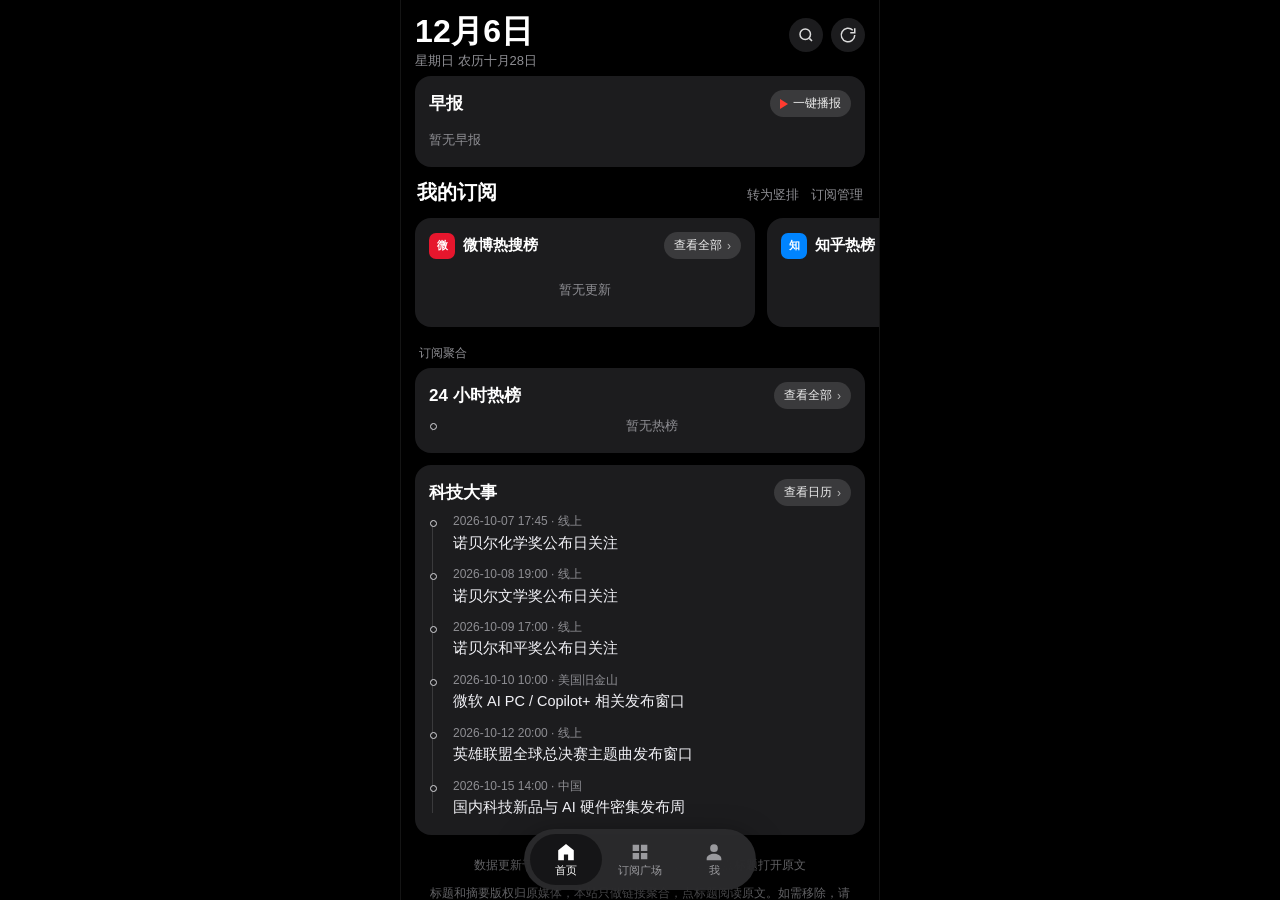
==== commit 4ff75a6a: "数据刷新 2026-11-26 16:32" ====
--- a/index.html
+++ b/index.html
@@ -986,7 +986,7 @@
     </div>
   </div>
 <script>
-window.INLINE_DATA = {"updatedAt":"2026-11-25T23:40:28.523Z","updatedAtLabel":"2026/11/26 07:40:42","morning":[{"title":"金价扛不住了","summary":"当前热度 80万。","url":"https://s.weibo.com/weibo?q=%E9%87%91%E4%BB%B7%E6%89%9B%E4%B8%8D%E4%BD%8F%E4%BA%86","hot":"80万","fetchedAt":"2026-11-25T23:40:28.523Z","minsAgo":1,"tags":["综合","微博热搜榜"],"sourceId":"weibo_hot","sourceName":"微博热搜榜"},{"title":"小米SU7 Ultra上工信部","summary":"当前热度 46万。","url":"https://s.weibo.com/weibo?q=%E5%B0%8F%E7%B1%B3SU7+Ultra%E4%B8%8A%E5%B7%A5%E4%BF%A1%E9%83%A8","hot":"46万","fetchedAt":"2026-11-25T23:40:28.523Z","minsAgo":4,"tags":["综合","微博热搜榜"],"sourceId":"weibo_hot","sourceName":"微博热搜榜"},{"title":"神24乘组进驻天宫","summary":"当前热度 37万。","url":"https://s.weibo.com/weibo?q=%E7%A5%9E24%E4%B9%98%E7%BB%84%E8%BF%9B%E9%A9%BB%E5%A4%A9%E5%AE%AB","hot":"37万","fetchedAt":"2026-11-25T14:37:21.753Z","minsAgo":7,"tags":["综合","微博热搜榜"],"sourceId":"weibo_hot","sourceName":"微博热搜榜"},{"title":"为什么神舟二十四号外籍航天员名额给了巴基斯坦而不是其他国家？","summary":"当前热度 513 万。","url":"https://www.zhihu.com/question/2108916871718073510","hot":"513 万","fetchedAt":"2026-11-25T14:37:21.753Z","minsAgo":1,"tags":["综合","知乎"],"sourceId":"zhihu_hot","sourceName":"知乎热榜"},{"title":"OpenAI 证明矩阵乘法指数下界为 9/4，如何看待？","summary":"当前热度 318 万。","url":"https://www.zhihu.com/question/2108865707819771232","hot":"318 万","fetchedAt":"2026-11-25T23:40:28.523Z","minsAgo":4,"tags":["综合","知乎"],"sourceId":"zhihu_hot","sourceName":"知乎热榜"},{"title":"央视曝光 3.8 万余份孕妇血走私案，国安部警示孕妇血样走私或泄露我国遗传弱点，科学依据和风险具体是什么？","summary":"当前热度 229 万。","url":"https://www.zhihu.com/question/2109003777294295114","hot":"229 万","fetchedAt":"2026-11-25T23:40:28.523Z","minsAgo":7,"tags":["综合","知乎"],"sourceId":"zhihu_hot","sourceName":"知乎热榜"},{"title":"美股：道指抹去千点跌幅翻红","summary":"当前热度 2799.5万。","url":"https://so.toutiao.com/search?keyword=%23%E7%BE%8E%E8%82%A1%EF%BC%9A%E9%81%93%E6%8C%87%E6%8A%B9%E5%8E%BB%E5%8D%83%E7%82%B9%E8%B7%8C%E5%B9%85%E7%BF%BB%E7%BA%A2%23","hot":"2799.5万","fetchedAt":"2026-11-25T23:40:28.523Z","minsAgo":1,"tags":["综合","今日头条"],"sourceId":"toutiao_hot","sourceName":"今日头条热榜"},{"title":"陈吉宁被查 上海市政府党组等表态","summary":"当前热度 1390.2万。","url":"https://so.toutiao.com/search?keyword=%23%E9%99%88%E5%90%89%E5%AE%81%E8%A2%AB%E6%9F%A5+%E4%B8%8A%E6%B5%B7%E5%B8%82%E6%94%BF%E5%BA%9C%E5%85%9A%E7%BB%84%E7%AD%89%E8%A1%A8%E6%80%81%23","hot":"1390.2万","fetchedAt":"2026-11-25T14:37:21.753Z","minsAgo":4,"tags":["综合","今日头条"],"sourceId":"toutiao_hot","sourceName":"今日头条热榜"},{"title":"中外航天员在中国空间站“太空会师”","summary":"当前热度 2292.1万。","url":"https://so.toutiao.com/search?keyword=%23%E4%B8%AD%E5%A4%96%E8%88%AA%E5%A4%A9%E5%91%98%E5%9C%A8%E4%B8%AD%E5%9B%BD%E7%A9%BA%E9%97%B4%E7%AB%99%E2%80%9C%E5%A4%AA%E7%A9%BA%E4%BC%9A%E5%B8%88%E2%80%9D%23","hot":"2292.1万","fetchedAt":"2026-11-25T14:37:21.753Z","minsAgo":7,"tags":["综合","今日头条"],"sourceId":"toutiao_hot","sourceName":"今日头条热榜"},{"title":"男子开辅助驾驶巡航后低头玩手机撞死见义勇为救人者：获刑一年九个月，判赔 200 余万元","summary":"当前热度 337评。","url":"https://m.ithome.com/html/1031928.htm","hot":"337评","fetchedAt":"2026-11-25T14:37:21.753Z","minsAgo":1,"tags":["科技","IT之家"],"sourceId":"ithome_daily","sourceName":"IT之家日榜"}],"timeline":[{"title":"金价扛不住了","summary":"当前热度 80万。","url":"https://s.weibo.com/weibo?q=%E9%87%91%E4%BB%B7%E6%89%9B%E4%B8%8D%E4%BD%8F%E4%BA%86","hot":"80万","fetchedAt":"2026-11-25T23:40:28.523Z","minsAgo":1,"tags":["综合","微博热搜榜"],"sourceId":"weibo_hot","sourceName":"微博热搜榜"},{"title":"为什么神舟二十四号外籍航天员名额给了巴基斯坦而不是其他国家？","summary":"当前热度 513 万。","url":"https://www.zhihu.com/question/2108916871718073510","hot":"513 万","fetchedAt":"2026-11-25T14:37:21.753Z","minsAgo":1,"tags":["综合","知乎"],"sourceId":"zhihu_hot","sourceName":"知乎热榜"},{"title":"这项目，本王投了！ #精神状态belike #低精力#好家请就位 #超能演剧场2026","summary":"当前热度 王七叶。","url":"https://www.douyin.com/video/7711650599343142585","hot":"王七叶","fetchedAt":"2026-11-25T04:20:26.547Z","minsAgo":1,"tags":["娱乐","抖音"],"sourceId":"douyin_hot","sourceName":"抖音热榜"},{"title":"美股：道指抹去千点跌幅翻红","summary":"当前热度 2799.5万。","url":"https://so.toutiao.com/search?keyword=%23%E7%BE%8E%E8%82%A1%EF%BC%9A%E9%81%93%E6%8C%87%E6%8A%B9%E5%8E%BB%E5%8D%83%E7%82%B9%E8%B7%8C%E5%B9%85%E7%BF%BB%E7%BA%A2%23","hot":"2799.5万","fetchedAt":"2026-11-25T23:40:28.523Z","minsAgo":1,"tags":["综合","今日头条"],"sourceId":"toutiao_hot","sourceName":"今日头条热榜"},{"title":"上海市人大常委会党组、市政府党组、市政协党组召开会议，坚决拥护党中央决定","summary":"","url":"https://www.thepaper.cn/newsDetail_forward_34557671","fetchedAt":"2026-11-25T23:40:28.523Z","minsAgo":1,"tags":["综合","澎湃新闻"],"sourceId":"thepaper_hot","sourceName":"澎湃新闻热榜"},{"title":"男子开辅助驾驶巡航后低头玩手机撞死见义勇为救人者：获刑一年九个月，判赔 200 余万元","summary":"当前热度 337评。","url":"https://m.ithome.com/html/1031928.htm","hot":"337评","fetchedAt":"2026-11-25T14:37:21.753Z","minsAgo":1,"tags":["科技","IT之家"],"sourceId":"ithome_daily","sourceName":"IT之家日榜"},{"title":"当我用AI续写爱情公寓4关谷悠悠婚礼【AI全民制作人】","summary":"当前热度 968.8万。","url":"https://www.bilibili.com/video/av117644908825124/","hot":"968.8万","fetchedAt":"2026-11-25T23:40:28.523Z","minsAgo":1,"tags":["娱乐","Bilibili"],"sourceId":"bilibili_hot","sourceName":"Bilibili热门"},{"title":"36氪新风向丨英伟达押注、黄仁勋看好，半导体赛道又爆出大热点","summary":"","url":"https://www.36kr.com/p/4084560902728326","fetchedAt":"2026-11-25T14:37:21.753Z","minsAgo":1,"tags":["科技","36氪"],"sourceId":"kr36","sourceName":"36氪热门"},{"title":"我最近听到最有水平的两句话","summary":"当前热度 69.6万。","url":"https://www.huxiu.com/article/4907013.html","hot":"69.6万","fetchedAt":"2026-11-25T14:37:21.753Z","minsAgo":1,"tags":["科技","虎嗅"],"sourceId":"huxiu","sourceName":"虎嗅精选"},{"title":"从深圳到上海，少数派的共创故事还在继续","summary":"当前热度 侧脸君。","url":"https://sspai.com/post/119318","hot":"侧脸君","fetchedAt":"2026-11-25T23:40:28.523Z","minsAgo":1,"tags":["科技","少数派"],"sourceId":"sspai","sourceName":"少数派"},{"title":"避险情绪主导市场，芯片股领跌拖累标普、纳指三连跌，英伟达跌4%，美元创18个月新高","summary":"当前热度 21.6万。","url":"https://wallstreetcn.com/articles/3785999","hot":"21.6万","fetchedAt":"2026-11-25T23:40:28.523Z","minsAgo":1,"tags":["财经","华尔街见闻"],"sourceId":"wallstreet","sourceName":"华尔街见闻"},{"title":"年轻人开始劝父母卖县城空房收息，住不上的房子留着还是换成现金？这笔“经济账”该怎么算？","summary":"当前热度 酒旅王朝。","url":"https://new.qq.com/rain/a/20261124Q07UGN00","hot":"酒旅王朝","fetchedAt":"2026-11-25T23:40:28.523Z","minsAgo":1,"tags":["综合","腾讯新闻"],"sourceId":"tencent_hot","sourceName":"腾讯新闻热门"},{"title":"可能的爱","summary":"当前热度 8。","url":"https://movie.douban.com/subject/36847425/","hot":"8","fetchedAt":"2026-11-25T14:37:21.753Z","minsAgo":1,"tags":["娱乐","豆瓣电影"],"sourceId":"douban_movie","sourceName":"豆瓣电影周榜"},{"title":"习近平对党内法规工作作出重要指示","summary":"当前热度 790.4万。","url":"https://www.baidu.com/s?wd=%E4%B9%A0%E8%BF%91%E5%B9%B3%E5%AF%B9%E5%85%9A%E5%86%85%E6%B3%95%E8%A7%84%E5%B7%A5%E4%BD%9C%E4%BD%9C%E5%87%BA%E9%87%8D%E8%A6%81%E6%8C%87%E7%A4%BA","hot":"790.4万","fetchedAt":"2026-11-25T14:37:21.753Z","minsAgo":1,"tags":["综合","百度热搜"],"sourceId":"baidu_hot","sourceName":"百度热搜"},{"title":"东方港湾：中国股市值得更强信心","summary":"","url":"https://www.yicai.com/news/103448974.html","fetchedAt":"2026-11-25T14:37:21.753Z","minsAgo":1,"tags":["财经","第一财经"],"sourceId":"yicai","sourceName":"第一财经"},{"title":"吧友自制GTA6互动地图","summary":"当前热度 168.8W实时讨论。","url":"http://tieba.baidu.com/hottopic/browse/hottopic?topic_id=28370239&topic_name=%E5%90%A7%E5%8F%8B%E8%87%AA%E5%88%B6GTA6%E4%BA%92%E5%8A%A8%E5%9C%B0%E5%9B%BE","hot":"168.8W实时讨论","fetchedAt":"2026-11-25T14:37:21.753Z","minsAgo":1,"tags":["娱乐","贴吧热议"],"sourceId":"tieba_hot","sourceName":"贴吧热议"},{"title":"产品经理的日常 11月26日","summary":"","url":"https://m.okjike.com/originalPosts/6b070fb2136b2761c6f3dffd","fetchedAt":"2026-11-25T23:40:28.523Z","minsAgo":1,"tags":["科技","即刻"],"sourceId":"jike","sourceName":"即刻精选"},{"title":"小米SU7 Ultra上工信部","summary":"当前热度 46万。","url":"https://s.weibo.com/weibo?q=%E5%B0%8F%E7%B1%B3SU7+Ultra%E4%B8%8A%E5%B7%A5%E4%BF%A1%E9%83%A8","hot":"46万","fetchedAt":"2026-11-25T23:40:28.523Z","minsAgo":4,"tags":["综合","微博热搜榜"],"sourceId":"weibo_hot","sourceName":"微博热搜榜"},{"title":"OpenAI 证明矩阵乘法指数下界为 9/4，如何看待？","summary":"当前热度 318 万。","url":"https://www.zhihu.com/question/2108865707819771232","hot":"318 万","fetchedAt":"2026-11-25T23:40:28.523Z","minsAgo":4,"tags":["综合","知乎"],"sourceId":"zhihu_hot","sourceName":"知乎热榜"},{"title":"陈吉宁涉嫌严重违纪违法正接受中央纪委国家监委审查调查。","summary":"当前热度 央视新闻。","url":"https://www.douyin.com/video/7711709495273032994","hot":"央视新闻","fetchedAt":"2026-11-25T04:20:26.547Z","minsAgo":4,"tags":["娱乐","抖音"],"sourceId":"douyin_hot","sourceName":"抖音热榜"},{"title":"陈吉宁被查 上海市政府党组等表态","summary":"当前热度 1390.2万。","url":"https://so.toutiao.com/search?keyword=%23%E9%99%88%E5%90%89%E5%AE%81%E8%A2%AB%E6%9F%A5+%E4%B8%8A%E6%B5%B7%E5%B8%82%E6%94%BF%E5%BA%9C%E5%85%9A%E7%BB%84%E7%AD%89%E8%A1%A8%E6%80%81%23","hot":"1390.2万","fetchedAt":"2026-11-25T14:37:21.753Z","minsAgo":4,"tags":["综合","今日头条"],"sourceId":"toutiao_hot","sourceName":"今日头条热榜"},{"title":"大学应有的模样｜当过程不再被视为通向结果的意义之路","summary":"","url":"https://www.thepaper.cn/newsDetail_forward_34539120","fetchedAt":"2026-11-25T04:20:26.547Z","minsAgo":4,"tags":["综合","澎湃新闻"],"sourceId":"thepaper_hot","sourceName":"澎湃新闻热榜"},{"title":"黄仁勋复职后首次主持全员大会：感谢 CFO 克雷斯代管公司，称英伟达不需要接班人计划、承诺调整往日的强硬管理风格","summary":"当前热度 85评。","url":"https://m.ithome.com/html/1031914.htm","hot":"85评","fetchedAt":"2026-11-25T04:20:26.547Z","minsAgo":4,"tags":["科技","IT之家"],"sourceId":"ithome_daily","sourceName":"IT之家日榜"},{"title":"你从未见过的硬核开箱视频！","summary":"当前热度 154.8万。","url":"https://www.bilibili.com/video/av117663900632756/","hot":"154.8万","fetchedAt":"2026-11-25T23:40:28.523Z","minsAgo":4,"tags":["娱乐","Bilibili"],"sourceId":"bilibili_hot","sourceName":"Bilibili热门"},{"title":"8点1氪丨黄仁勋称英伟达不需要接班人计划 ；红果短剧上线“时间锁”，支持自定义观剧时长 ；豆包灰度测试“豆包购物”","summary":"","url":"https://www.36kr.com/p/4084431441488260","fetchedAt":"2026-11-25T14:37:21.753Z","minsAgo":4,"tags":["科技","36氪"],"sourceId":"kr36","sourceName":"36氪热门"},{"title":"14年深圳老酒店，凭啥接下特朗普？","summary":"当前热度 62.6万。","url":"https://www.huxiu.com/article/4906698.html","hot":"62.6万","fetchedAt":"2026-11-25T04:20:26.547Z","minsAgo":4,"tags":["科技","虎嗅"],"sourceId":"huxiu","sourceName":"虎嗅精选"},{"title":"本周看什么 | 最近值得一看的 10 部作品","summary":"当前热度 少数派编辑部。","url":"https://sspai.com/post/119337","hot":"少数派编辑部","fetchedAt":"2026-11-25T14:37:21.753Z","minsAgo":4,"tags":["科技","少数派"],"sourceId":"sspai","sourceName":"少数派"},{"title":"SemiAnalysis大幅下修AI算力预测：2028年资本开支预测下调近三成，五年硅片出货面积下调17%，英伟达受冲击最严重","summary":"当前热度 10.8万。","url":"https://wallstreetcn.com/articles/3786019","hot":"10.8万","fetchedAt":"2026-11-25T23:40:28.523Z","minsAgo":4,"tags":["财经","华尔街见闻"],"sourceId":"wallstreet","sourceName":"华尔街见闻"},{"title":"可口可乐不再标生产日期，这么做有什么好处？未来会成为食品包装“标配”吗？","summary":"当前热度 营养师Bruce。","url":"https://new.qq.com/rain/a/20261125Q04KN600","hot":"营养师Bruce","fetchedAt":"2026-11-25T14:37:21.753Z","minsAgo":4,"tags":["综合","腾讯新闻"],"sourceId":"tencent_hot","sourceName":"腾讯新闻热门"},{"title":"黑球","summary":"当前热度 8。","url":"https://movie.douban.com/subject/37215318/","hot":"8","fetchedAt":"2026-11-25T14:37:21.753Z","minsAgo":4,"tags":["娱乐","豆瓣电影"],"sourceId":"douban_movie","sourceName":"豆瓣电影周榜"},{"title":"国内月底会暖到离谱","summary":"当前热度 780.9万。","url":"https://www.baidu.com/s?wd=%E5%9B%BD%E5%86%85%E6%9C%88%E5%BA%95%E4%BC%9A%E6%9A%96%E5%88%B0%E7%A6%BB%E8%B0%B1","hot":"780.9万","fetchedAt":"2026-11-25T14:37:21.753Z","minsAgo":4,"tags":["综合","百度热搜"],"sourceId":"baidu_hot","sourceName":"百度热搜"},{"title":"三种流感毒株叠加来袭，流感概念股掀起涨停潮","summary":"","url":"https://www.yicai.com/news/103453441.html","fetchedAt":"2026-11-25T14:37:21.753Z","minsAgo":4,"tags":["财经","第一财经"],"sourceId":"yicai","sourceName":"第一财经"},{"title":"Zeus重返T1签约三年","summary":"当前热度 167W实时讨论。","url":"http://tieba.baidu.com/hottopic/browse/hottopic?topic_id=28370238&topic_name=Zeus%E9%87%8D%E8%BF%94T1%E7%AD%BE%E7%BA%A6%E4%B8%89%E5%B9%B4","hot":"167W实时讨论","fetchedAt":"2026-11-25T14:37:21.753Z","minsAgo":4,"tags":["娱乐","贴吧热议"],"sourceId":"tieba_hot","sourceName":"贴吧热议"},{"title":"产品经理的日常 11月25日","summary":"","url":"https://m.okjike.com/originalPosts/6b06c75f9427e01ac1557722","fetchedAt":"2026-11-25T23:40:28.523Z","minsAgo":4,"tags":["科技","即刻"],"sourceId":"jike","sourceName":"即刻精选"},{"title":"神24乘组进驻天宫","summary":"当前热度 37万。","url":"https://s.weibo.com/weibo?q=%E7%A5%9E24%E4%B9%98%E7%BB%84%E8%BF%9B%E9%A9%BB%E5%A4%A9%E5%AE%AB","hot":"37万","fetchedAt":"2026-11-25T14:37:21.753Z","minsAgo":7,"tags":["综合","微博热搜榜"],"sourceId":"weibo_hot","sourceName":"微博热搜榜"},{"title":"央视曝光 3.8 万余份孕妇血走私案，国安部警示孕妇血样走私或泄露我国遗传弱点，科学依据和风险具体是什么？","summary":"当前热度 229 万。","url":"https://www.zhihu.com/question/2109003777294295114","hot":"229 万","fetchedAt":"2026-11-25T23:40:28.523Z","minsAgo":7,"tags":["综合","知乎"],"sourceId":"zhihu_hot","sourceName":"知乎热榜"},{"title":"东北低收入家庭冬日娱乐项目 #低收入人群 #冰屋 #手工diy #抖音手工大赏 #世界是我的手工台","summary":"当前热度 Mr.汤普森。","url":"https://www.douyin.com/video/7711027149829967145","hot":"Mr.汤普森","fetchedAt":"2026-11-25T14:37:21.753Z","minsAgo":7,"tags":["娱乐","抖音"],"sourceId":"douyin_hot","sourceName":"抖音热榜"},{"title":"中外航天员在中国空间站“太空会师”","summary":"当前热度 2292.1万。","url":"https://so.toutiao.com/search?keyword=%23%E4%B8%AD%E5%A4%96%E8%88%AA%E5%A4%A9%E5%91%98%E5%9C%A8%E4%B8%AD%E5%9B%BD%E7%A9%BA%E9%97%B4%E7%AB%99%E2%80%9C%E5%A4%AA%E7%A9%BA%E4%BC%9A%E5%B8%88%E2%80%9D%23","hot":"2292.1万","fetchedAt":"2026-11-25T14:37:21.753Z","minsAgo":7,"tags":["综合","今日头条"],"sourceId":"toutiao_hot","sourceName":"今日头条热榜"},{"title":"冷门“顶流”｜深耕西夏学40余年，为历史补缺的人","summary":"","url":"https://www.thepaper.cn/newsDetail_forward_34539636","fetchedAt":"2026-11-25T14:37:21.753Z","minsAgo":7,"tags":["综合","澎湃新闻"],"sourceId":"thepaper_hot","sourceName":"澎湃新闻热榜"},{"title":"懂车帝最新回应“尊界 V800 刹车踏板支架断裂”事件：公司内部仍在等待相关结果","summary":"当前热度 371评。","url":"https://m.ithome.com/html/1032464.htm","hot":"371评","fetchedAt":"2026-11-25T14:37:21.753Z","minsAgo":7,"tags":["科技","IT之家"],"sourceId":"ithome_daily","sourceName":"IT之家日榜"}],"techEvents":[{"time":"2026-10-07 17:45","place":"线上","title":"诺贝尔化学奖公布日关注"},{"time":"2026-10-08 19:00","place":"线上","title":"诺贝尔文学奖公布日关注"},{"time":"2026-10-09 17:00","place":"线上","title":"诺贝尔和平奖公布日关注"},{"time":"2026-10-10 10:00","place":"美国旧金山","title":"微软 AI PC / Copilot+ 相关发布窗口"},{"time":"2026-10-12 20:00","place":"线上","title":"英雄联盟全球总决赛主题曲发布窗口"},{"time":"2026-10-15 14:00","place":"中国","title":"国内科技新品与 AI 硬件密集发布周"}],"sources":[{"id":"weibo_hot","name":"微博热搜榜","cat":"综合","color":"#e6162d","icon":"微","defaultOn":true,"live":true,"status":"ok","updatedAt":"2026-11-25T23:40:28.523Z","todayCount":10,"items":[{"title":"金价扛不住了","summary":"当前热度 80万。","url":"https://s.weibo.com/weibo?q=%E9%87%91%E4%BB%B7%E6%89%9B%E4%B8%8D%E4%BD%8F%E4%BA%86","hot":"80万","fetchedAt":"2026-11-25T23:40:28.523Z","minsAgo":1,"tags":["综合","微博热搜榜"]},{"title":"小米SU7 Ultra上工信部","summary":"当前热度 46万。","url":"https://s.weibo.com/weibo?q=%E5%B0%8F%E7%B1%B3SU7+Ultra%E4%B8%8A%E5%B7%A5%E4%BF%A1%E9%83%A8","hot":"46万","fetchedAt":"2026-11-25T23:40:28.523Z","minsAgo":4,"tags":["综合","微博热搜榜"]},{"title":"神24乘组进驻天宫","summary":"当前热度 37万。","url":"https://s.weibo.com/weibo?q=%E7%A5%9E24%E4%B9%98%E7%BB%84%E8%BF%9B%E9%A9%BB%E5%A4%A9%E5%AE%AB","hot":"37万","fetchedAt":"2026-11-25T14:37:21.753Z","minsAgo":7,"tags":["综合","微博热搜榜"]},{"title":"你好星期六","summary":"当前热度 9万。","url":"https://s.weibo.com/weibo?q=%E4%BD%A0%E5%A5%BD%E6%98%9F%E6%9C%9F%E5%85%AD","hot":"9万","fetchedAt":"2026-11-25T23:40:28.523Z","minsAgo":10,"tags":["综合","微博热搜榜"]},{"title":"谷爱凌伤情待医生判断","summary":"当前热度 9万。","url":"https://s.weibo.com/weibo?q=%E8%B0%B7%E7%88%B1%E5%87%8C%E4%BC%A4%E6%83%85%E5%BE%85%E5%8C%BB%E7%94%9F%E5%88%A4%E6%96%AD","hot":"9万","fetchedAt":"2026-11-25T23:40:28.523Z","minsAgo":13,"tags":["综合","微博热搜榜"]},{"title":"网友抵制王玉雯代言皮草","summary":"当前热度 9万。","url":"https://s.weibo.com/weibo?q=%E7%BD%91%E5%8F%8B%E6%8A%B5%E5%88%B6%E7%8E%8B%E7%8E%89%E9%9B%AF%E4%BB%A3%E8%A8%80%E7%9A%AE%E8%8D%89","hot":"9万","fetchedAt":"2026-11-25T23:40:28.523Z","minsAgo":16,"tags":["综合","微博热搜榜"]},{"title":"郭子睿回应自己为什么进圈","summary":"当前热度 9万。","url":"https://s.weibo.com/weibo?q=%E9%83%AD%E5%AD%90%E7%9D%BF%E5%9B%9E%E5%BA%94%E8%87%AA%E5%B7%B1%E4%B8%BA%E4%BB%80%E4%B9%88%E8%BF%9B%E5%9C%88","hot":"9万","fetchedAt":"2026-11-25T23:40:28.523Z","minsAgo":19,"tags":["综合","微博热搜榜"]},{"title":"疑似文吉儿朋友圈辟谣办婚礼","summary":"当前热度 8万。","url":"https://s.weibo.com/weibo?q=%E7%96%91%E4%BC%BC%E6%96%87%E5%90%89%E5%84%BF%E6%9C%8B%E5%8F%8B%E5%9C%88%E8%BE%9F%E8%B0%A3%E5%8A%9E%E5%A9%9A%E7%A4%BC","hot":"8万","fetchedAt":"2026-11-25T23:40:28.523Z","minsAgo":22,"tags":["综合","微博热搜榜"]},{"title":"最帅保洁大叔宣布辞职","summary":"当前热度 8万。","url":"https://s.weibo.com/weibo?q=%E6%9C%80%E5%B8%85%E4%BF%9D%E6%B4%81%E5%A4%A7%E5%8F%94%E5%AE%A3%E5%B8%83%E8%BE%9E%E8%81%8C","hot":"8万","fetchedAt":"2026-11-25T23:40:28.523Z","minsAgo":25,"tags":["综合","微博热搜榜"]},{"title":"中国男篮世亚预12人大名单","summary":"当前热度 8万。","url":"https://s.weibo.com/weibo?q=%E4%B8%AD%E5%9B%BD%E7%94%B7%E7%AF%AE%E4%B8%96%E4%BA%9A%E9%A2%8412%E4%BA%BA%E5%A4%A7%E5%90%8D%E5%8D%95","hot":"8万","fetchedAt":"2026-11-25T23:40:28.523Z","minsAgo":28,"tags":["综合","微博热搜榜"]}]},{"id":"zhihu_hot","name":"知乎热榜","cat":"综合","color":"#0084ff","icon":"知","defaultOn":true,"live":true,"status":"ok","updatedAt":"2026-11-25T23:40:28.523Z","todayCount":10,"items":[{"title":"为什么神舟二十四号外籍航天员名额给了巴基斯坦而不是其他国家？","summary":"当前热度 513 万。","url":"https://www.zhihu.com/question/2108916871718073510","hot":"513 万","fetchedAt":"2026-11-25T14:37:21.753Z","minsAgo":1,"tags":["综合","知乎"]},{"title":"OpenAI 证明矩阵乘法指数下界为 9/4，如何看待？","summary":"当前热度 318 万。","url":"https://www.zhihu.com/question/2108865707819771232","hot":"318 万","fetchedAt":"2026-11-25T23:40:28.523Z","minsAgo":4,"tags":["综合","知乎"]},{"title":"央视曝光 3.8 万余份孕妇血走私案，国安部警示孕妇血样走私或泄露我国遗传弱点，科学依据和风险具体是什么？","summary":"当前热度 229 万。","url":"https://www.zhihu.com/question/2109003777294295114","hot":"229 万","fetchedAt":"2026-11-25T23:40:28.523Z","minsAgo":7,"tags":["综合","知乎"]},{"title":"如何评价黄仁勋回归英伟达首日说「没电脑用，想要台 RTX Spark」？你觉得最好用的办公电脑是啥？","summary":"当前热度 158 万。","url":"https://www.zhihu.com/question/2108890432125888397","hot":"158 万","fetchedAt":"2026-11-25T23:40:28.523Z","minsAgo":10,"tags":["综合","知乎"]},{"title":"突然脑洞一下，如果王勃参加高考，语文作文写出了滕王阁序，会因为只有 773 个字，不到 800 而扣分吗？","summary":"当前热度 150 万。","url":"https://www.zhihu.com/question/2055249552723202702","hot":"150 万","fetchedAt":"2026-11-25T14:37:21.753Z","minsAgo":13,"tags":["综合","知乎"]},{"title":"商品房楼板国标普遍仅 10-12cm，为什么不统一再加厚 15cm？加厚楼板能否彻底解决楼层噪音困扰？","summary":"当前热度 141 万。","url":"https://www.zhihu.com/question/2066353729507422598","hot":"141 万","fetchedAt":"2026-11-25T23:40:28.523Z","minsAgo":16,"tags":["综合","知乎"]},{"title":"「结婚八年三孩非亲生案」一审认定女方存在重大过错，判决赔偿男方共计二十二万，大家如何看待这个结果？","summary":"当前热度 139 万。","url":"https://www.zhihu.com/question/2108927460083495268","hot":"139 万","fetchedAt":"2026-11-25T23:40:28.523Z","minsAgo":19,"tags":["综合","知乎"]},{"title":"重庆一男孩吃面被坠楼男子砸中，男孩无生命危险，警方已介入，此类事件责任该如何界定？","summary":"当前热度 121 万。","url":"https://www.zhihu.com/question/2108734679998320771","hot":"121 万","fetchedAt":"2026-11-25T23:40:28.523Z","minsAgo":22,"tags":["综合","知乎"]},{"title":"如何看待黄仁勋辟谣特朗普施压复职说法，称是董事会自主作出决定？二人口径为何不一致？","summary":"当前热度 114 万。","url":"https://www.zhihu.com/question/2108869758925923750","hot":"114 万","fetchedAt":"2026-11-25T14:37:21.753Z","minsAgo":25,"tags":["综合","知乎"]},{"title":"怎么看 Axios 报道，OpenAI 和 Anthropic 因为内部模型太强，可能无法发布 ？","summary":"当前热度 107 万。","url":"https://www.zhihu.com/question/2108663109493715917","hot":"107 万","fetchedAt":"2026-11-25T23:40:28.523Z","minsAgo":28,"tags":["综合","知乎"]}]},{"id":"douyin_hot","name":"抖音热榜","cat":"娱乐","color":"#111111","icon":"抖","defaultOn":false,"live":true,"status":"ok","updatedAt":"2026-11-25T23:40:28.523Z","todayCount":10,"items":[{"title":"这项目，本王投了！ #精神状态belike #低精力#好家请就位 #超能演剧场2026","summary":"当前热度 王七叶。","url":"https://www.douyin.com/video/7711650599343142585","hot":"王七叶","fetchedAt":"2026-11-25T04:20:26.547Z","minsAgo":1,"tags":["娱乐","抖音"]},{"title":"陈吉宁涉嫌严重违纪违法正接受中央纪委国家监委审查调查。","summary":"当前热度 央视新闻。","url":"https://www.douyin.com/video/7711709495273032994","hot":"央视新闻","fetchedAt":"2026-11-25T04:20:26.547Z","minsAgo":4,"tags":["娱乐","抖音"]},{"title":"东北低收入家庭冬日娱乐项目 #低收入人群 #冰屋 #手工diy #抖音手工大赏 #世界是我的手工台","summary":"当前热度 Mr.汤普森。","url":"https://www.douyin.com/video/7711027149829967145","hot":"Mr.汤普森","fetchedAt":"2026-11-25T14:37:21.753Z","minsAgo":7,"tags":["娱乐","抖音"]},{"title":"无缝衔接！男子因盗窃罪被抓获刑，刚出狱以为重获自由，没想到等来的是另一副手铐……@襄阳公安","summary":"当前热度 人民日报。","url":"https://www.douyin.com/video/7711609183455546633","hot":"人民日报","fetchedAt":"2026-11-25T04:20:26.547Z","minsAgo":10,"tags":["娱乐","抖音"]},{"title":"#媒体原创 跨年度限定“三连超级月亮”要来了！今天（11月24日）晚上，超级月亮最圆时刻出现在22时53分，2026年12月和2027年1月还会各出现一次超级月亮。（来源：新闻频道）","summary":"当前热度 央视频。","url":"https://www.douyin.com/video/7711561040462351651","hot":"央视频","fetchedAt":"2026-11-25T04:20:26.547Z","minsAgo":13,"tags":["娱乐","抖音"]},{"title":"【幽灵夜间作案 民警进山围捕】 抓捕现场！深山“幽灵”吃住山上疯狂作案，频频祸害山区群众，民警进山抓捕将二人拿下！#警察 #正能量 #社会百态 #媒体人精选计划 #齐鲁守护","summary":"当前热度 武涛拍案。","url":"https://www.douyin.com/video/7710142289288498466","hot":"武涛拍案","fetchedAt":"2026-11-25T14:37:21.753Z","minsAgo":16,"tags":["娱乐","抖音"]},{"title":"11月22日，湖南益阳，中国无翼飞车来了，工作人员：可以载重70到80公斤，在3千米以下飞300公里，陆地80km/h 空中140km/h。","summary":"当前热度 红网·时刻新闻。","url":"https://www.douyin.com/video/7711232783837826347","hot":"红网·时刻新闻","fetchedAt":"2026-11-25T14:37:21.753Z","minsAgo":19,"tags":["娱乐","抖音"]},{"title":"#媒体原创 陈吉宁涉嫌严重违纪违法正接受中央纪委国家监委审查调查","summary":"当前热度 新华社。","url":"https://www.douyin.com/video/7711699225985158441","hot":"新华社","fetchedAt":"2026-11-25T04:20:26.547Z","minsAgo":22,"tags":["娱乐","抖音"]},{"title":"这么久了 你还是逃不过覆面系. #覆面 #你还是逃不过覆面系 #热点趋势策划人","summary":"当前热度 建鹏🇨🇳。","url":"https://www.douyin.com/video/7706509875039865562","hot":"建鹏🇨🇳","fetchedAt":"2026-11-25T04:20:26.547Z","minsAgo":25,"tags":["娱乐","抖音"]},{"title":"我什么要养你们三个，天天给我当闹钟 #雪橇三傻","summary":"当前热度 沈肉肉。","url":"https://www.douyin.com/video/7711183641782852479","hot":"沈肉肉","fetchedAt":"2026-11-25T04:20:26.547Z","minsAgo":28,"tags":["娱乐","抖音"]}]},{"id":"toutiao_hot","name":"今日头条热榜","cat":"综合","color":"#f04142","icon":"头","defaultOn":true,"live":true,"status":"ok","updatedAt":"2026-11-25T23:40:28.523Z","todayCount":10,"items":[{"title":"美股：道指抹去千点跌幅翻红","summary":"当前热度 2799.5万。","url":"https://so.toutiao.com/search?keyword=%23%E7%BE%8E%E8%82%A1%EF%BC%9A%E9%81%93%E6%8C%87%E6%8A%B9%E5%8E%BB%E5%8D%83%E7%82%B9%E8%B7%8C%E5%B9%85%E7%BF%BB%E7%BA%A2%23","hot":"2799.5万","fetchedAt":"2026-11-25T23:40:28.523Z","minsAgo":1,"tags":["综合","今日头条"]},{"title":"陈吉宁被查 上海市政府党组等表态","summary":"当前热度 1390.2万。","url":"https://so.toutiao.com/search?keyword=%23%E9%99%88%E5%90%89%E5%AE%81%E8%A2%AB%E6%9F%A5+%E4%B8%8A%E6%B5%B7%E5%B8%82%E6%94%BF%E5%BA%9C%E5%85%9A%E7%BB%84%E7%AD%89%E8%A1%A8%E6%80%81%23","hot":"1390.2万","fetchedAt":"2026-11-25T14:37:21.753Z","minsAgo":4,"tags":["综合","今日头条"]},{"title":"中外航天员在中国空间站“太空会师”","summary":"当前热度 2292.1万。","url":"https://so.toutiao.com/search?keyword=%23%E4%B8%AD%E5%A4%96%E8%88%AA%E5%A4%A9%E5%91%98%E5%9C%A8%E4%B8%AD%E5%9B%BD%E7%A9%BA%E9%97%B4%E7%AB%99%E2%80%9C%E5%A4%AA%E7%A9%BA%E4%BC%9A%E5%B8%88%E2%80%9D%23","hot":"2292.1万","fetchedAt":"2026-11-25T14:37:21.753Z","minsAgo":7,"tags":["综合","今日头条"]},{"title":"国内月底会暖到离谱","summary":"当前热度 2073.9万。","url":"https://so.toutiao.com/search?keyword=%23%E5%9B%BD%E5%86%85%E6%9C%88%E5%BA%95%E4%BC%9A%E6%9A%96%E5%88%B0%E7%A6%BB%E8%B0%B1%23","hot":"2073.9万","fetchedAt":"2026-11-25T23:40:28.523Z","minsAgo":10,"tags":["综合","今日头条"]},{"title":"曝美拟对中国额外加征20%关税","summary":"当前热度 1876.6万。","url":"https://so.toutiao.com/search?keyword=%23%E6%9B%9D%E7%BE%8E%E6%8B%9F%E5%AF%B9%E4%B8%AD%E5%9B%BD%E9%A2%9D%E5%A4%96%E5%8A%A0%E5%BE%8120%25%E5%85%B3%E7%A8%8E%23","hot":"1876.6万","fetchedAt":"2026-11-25T23:40:28.523Z","minsAgo":13,"tags":["综合","今日头条"]},{"title":"AI正在帮忙抓贪官","summary":"当前热度 1257.9万。","url":"https://so.toutiao.com/search?keyword=%23AI%E6%AD%A3%E5%9C%A8%E5%B8%AE%E5%BF%99%E6%8A%93%E8%B4%AA%E5%AE%98%23","hot":"1257.9万","fetchedAt":"2026-11-25T23:40:28.523Z","minsAgo":16,"tags":["综合","今日头条"]},{"title":"沈阳高颜值保洁大叔决定辞职","summary":"当前热度 1138.2万。","url":"https://so.toutiao.com/search?keyword=%23%E6%B2%88%E9%98%B3%E9%AB%98%E9%A2%9C%E5%80%BC%E4%BF%9D%E6%B4%81%E5%A4%A7%E5%8F%94%E5%86%B3%E5%AE%9A%E8%BE%9E%E8%81%8C%23","hot":"1138.2万","fetchedAt":"2026-11-25T23:40:28.523Z","minsAgo":19,"tags":["综合","今日头条"]},{"title":"巴主持人激动播报：这是最自豪时刻","summary":"当前热度 931.9万。","url":"https://so.toutiao.com/search?keyword=%23%E5%B7%B4%E4%B8%BB%E6%8C%81%E4%BA%BA%E6%BF%80%E5%8A%A8%E6%92%AD%E6%8A%A5%EF%BC%9A%E8%BF%99%E6%98%AF%E6%9C%80%E8%87%AA%E8%B1%AA%E6%97%B6%E5%88%BB%23","hot":"931.9万","fetchedAt":"2026-11-25T14:37:21.753Z","minsAgo":22,"tags":["综合","今日头条"]},{"title":"13场仅1胜 曼联2-2葡体","summary":"当前热度 763.0万。","url":"https://so.toutiao.com/search?keyword=%2313%E5%9C%BA%E4%BB%851%E8%83%9C+%E6%9B%BC%E8%81%942-2%E8%91%A1%E4%BD%93%23","hot":"763.0万","fetchedAt":"2026-11-25T23:40:28.523Z","minsAgo":25,"tags":["综合","今日头条"]},{"title":"安徽4岁走失男童找到已无生命体征","summary":"当前热度 565.2万。","url":"https://so.toutiao.com/search?keyword=%23%E5%AE%89%E5%BE%BD4%E5%B2%81%E8%B5%B0%E5%A4%B1%E7%94%B7%E7%AB%A5%E6%89%BE%E5%88%B0%E5%B7%B2%E6%97%A0%E7%94%9F%E5%91%BD%E4%BD%93%E5%BE%81%23","hot":"565.2万","fetchedAt":"2026-11-25T23:40:28.523Z","minsAgo":28,"tags":["综合","今日头条"]}]},{"id":"thepaper_hot","name":"澎湃新闻热榜","cat":"综合","color":"#e60012","icon":"湃","defaultOn":false,"live":true,"status":"ok","updatedAt":"2026-11-25T23:40:28.523Z","todayCount":10,"items":[{"title":"上海市人大常委会党组、市政府党组、市政协党组召开会议，坚决拥护党中央决定","summary":"","url":"https://www.thepaper.cn/newsDetail_forward_34557671","fetchedAt":"2026-11-25T23:40:28.523Z","minsAgo":1,"tags":["综合","澎湃新闻"]},{"title":"大学应有的模样｜当过程不再被视为通向结果的意义之路","summary":"","url":"https://www.thepaper.cn/newsDetail_forward_34539120","fetchedAt":"2026-11-25T04:20:26.547Z","minsAgo":4,"tags":["综合","澎湃新闻"]},{"title":"冷门“顶流”｜深耕西夏学40余年，为历史补缺的人","summary":"","url":"https://www.thepaper.cn/newsDetail_forward_34539636","fetchedAt":"2026-11-25T14:37:21.753Z","minsAgo":7,"tags":["综合","澎湃新闻"]},{"title":"经纬度｜“存款多了”绝不等于“不消费了”","summary":"","url":"https://www.thepaper.cn/newsDetail_forward_34546364","fetchedAt":"2026-11-25T14:37:21.753Z","minsAgo":10,"tags":["综合","澎湃新闻"]},{"title":"马上评｜课间禁止说方言？谁拍脑袋的决定！","summary":"","url":"https://www.thepaper.cn/newsDetail_forward_34558623","fetchedAt":"2026-11-25T23:40:28.523Z","minsAgo":13,"tags":["综合","澎湃新闻"]},{"title":"神舟二十四号载人飞船与空间站组合体完成自主快速交会对接","summary":"","url":"https://www.thepaper.cn/newsDetail_forward_34555127","fetchedAt":"2026-11-25T14:37:21.753Z","minsAgo":16,"tags":["综合","澎湃新闻"]},{"title":"美国再曝网络安全事件，CIA开源情报分析系统遭入侵有信息泄露","summary":"","url":"https://www.thepaper.cn/newsDetail_forward_34553570","fetchedAt":"2026-11-25T14:37:21.753Z","minsAgo":19,"tags":["综合","澎湃新闻"]},{"title":"博主视频露出故宫同款“名画”后被封禁？故宫回应无该藏品，平台透露封禁因“视频存在未成年人性化着装”","summary":"","url":"https://www.thepaper.cn/newsDetail_forward_34547681","fetchedAt":"2026-11-25T14:37:21.753Z","minsAgo":22,"tags":["综合","澎湃新闻"]},{"title":"钱一栋｜AI步步紧逼，价值判断是人类最后的护城河吗？","summary":"","url":"https://www.thepaper.cn/newsDetail_forward_34529993","fetchedAt":"2026-11-25T23:40:28.523Z","minsAgo":25,"tags":["综合","澎湃新闻"]},{"title":"陕西一囚犯被束缚48日后心梗死亡，两任监区长被控虐待一案已进入重审二审","summary":"","url":"https://www.thepaper.cn/newsDetail_forward_34555484","fetchedAt":"2026-11-25T23:40:28.523Z","minsAgo":28,"tags":["综合","澎湃新闻"]}]},{"id":"xinwen_lianbo","name":"新闻联播速览","cat":"综合","color":"#c8102e","icon":"联","defaultOn":false,"live":false,"status":"unavailable","updatedAt":null,"todayCount":0,"items":[]},{"id":"ithome_daily","name":"IT之家日榜","cat":"科技","color":"#d35400","icon":"IT","defaultOn":true,"live":true,"status":"ok","updatedAt":"2026-11-25T23:40:28.523Z","todayCount":10,"items":[{"title":"男子开辅助驾驶巡航后低头玩手机撞死见义勇为救人者：获刑一年九个月，判赔 200 余万元","summary":"当前热度 337评。","url":"https://m.ithome.com/html/1031928.htm","hot":"337评","fetchedAt":"2026-11-25T14:37:21.753Z","minsAgo":1,"tags":["科技","IT之家"]},{"title":"黄仁勋复职后首次主持全员大会：感谢 CFO 克雷斯代管公司，称英伟达不需要接班人计划、承诺调整往日的强硬管理风格","summary":"当前热度 85评。","url":"https://m.ithome.com/html/1031914.htm","hot":"85评","fetchedAt":"2026-11-25T04:20:26.547Z","minsAgo":4,"tags":["科技","IT之家"]},{"title":"懂车帝最新回应“尊界 V800 刹车踏板支架断裂”事件：公司内部仍在等待相关结果","summary":"当前热度 371评。","url":"https://m.ithome.com/html/1032464.htm","hot":"371评","fetchedAt":"2026-11-25T14:37:21.753Z","minsAgo":7,"tags":["科技","IT之家"]},{"title":"曝 2027 年苹果、三星、小米、OPPO、vivo、华为等手机厂商出货目标落地，多数厂家下调预期","summary":"当前热度 145评。","url":"https://m.ithome.com/html/1031950.htm","hot":"145评","fetchedAt":"2026-11-25T14:37:21.753Z","minsAgo":10,"tags":["科技","IT之家"]},{"title":"网警公开典型案例：一网民针对华为手机 / 鸿蒙 / 问界持续发布数百条不实评论、捏造“千亿营销”等虚假信息，已被行政处罚","summary":"当前热度 364评。","url":"https://m.ithome.com/html/1032371.htm","hot":"364评","fetchedAt":"2026-11-25T14:37:21.753Z","minsAgo":13,"tags":["科技","IT之家"]},{"title":"华为与行芯科技打造“韬 EDA”，实现行业首次国产 EDA 工具串链成功","summary":"当前热度 150评。","url":"https://m.ithome.com/html/1031982.htm","hot":"150评","fetchedAt":"2026-11-25T14:37:21.753Z","minsAgo":16,"tags":["科技","IT之家"]},{"title":"黄仁勋回应接班问题：英伟达不需要“太子”继任计划","summary":"当前热度 85评。","url":"https://m.ithome.com/html/1031931.htm","hot":"85评","fetchedAt":"2026-11-25T14:37:21.753Z","minsAgo":19,"tags":["科技","IT之家"]},{"title":"魏建军向于东来自曝压力很大：长城汽车从自主品牌销量第 1 滑落到第 9，不追求走量而是追求单车价值","summary":"当前热度 174评。","url":"https://m.ithome.com/html/1031933.htm","hot":"174评","fetchedAt":"2026-11-25T14:37:21.753Z","minsAgo":22,"tags":["科技","IT之家"]},{"title":"宝马新世代首款国产车型 BMW iX3 上市交付：26.99 万元起，全域 800V 架构 + Momenta R7 智驾","summary":"当前热度 196评。","url":"https://m.ithome.com/html/1031961.htm","hot":"196评","fetchedAt":"2026-11-25T14:37:21.753Z","minsAgo":25,"tags":["科技","IT之家"]},{"title":"华为余承东解释为何 Mate X8 不标配“云晰柔光膜”：大多数人不喜欢，会少量牺牲分辨率","summary":"当前热度 212评。","url":"https://m.ithome.com/html/1032379.htm","hot":"212评","fetchedAt":"2026-11-25T23:40:28.523Z","minsAgo":28,"tags":["科技","IT之家"]}]},{"id":"ithome_flash","name":"IT之家快讯","cat":"科技","color":"#e67e22","icon":"讯","defaultOn":false,"live":true,"status":"ok","updatedAt":"2026-11-25T23:40:28.523Z","todayCount":10,"items":[{"title":"CounterPoint 报告 2026Q3 中国手机销量份额：安卓 60%、iOS 18%、鸿蒙 22%","summary":"市场研究机构 Counterpoint Research 昨日（11 月 25 日）发布报告， 称 2026 年第三季度全球智能手机销量同比下降 16%，降幅较第二季度（11%）进一步扩大。","url":"https://www.ithome.com/1/032/490.htm","publishedAt":"2026-11-25T13:00:35.000Z","fetchedAt":"2026-11-25T23:40:28.523Z","minsAgo":639,"tags":["科技","IT之家快讯"]},{"title":"Counterpoint：华为 OSCAR 方案让无线频谱效率提升约 30%、能效提升 40%","summary":"华为推出 OSCAR（Optimal Solution with Cross-Domain Autoregression for Radio）新一代智能无线解决方案，该方案在无线物理层运行定制化高阶自回归模型，搭载于通用基带处理（UBBP…","url":"https://www.ithome.com/1/032/532.htm","publishedAt":"2026-11-25T23:11:57.000Z","fetchedAt":"2026-11-25T23:40:28.523Z","minsAgo":28,"tags":["科技","IT之家快讯"]},{"title":"美国纽约州暂停 AI 聊天玩具销售 5 年，违规厂商每日最高罚 15000 美元","summary":"据 ABC7 New York 网站 11 月 25 日报道，当地时间 11 月 24 日，美国纽约州州长凯西・霍楚尔（Kathy Hochul）签署法案，暂停具备联网与 AI 对话能力的玩具在该州的制造、分销和销售， 期限为 5 年 。","url":"https://www.ithome.com/1/032/540.htm","publishedAt":"2026-11-25T23:07:43.000Z","fetchedAt":"2026-11-25T23:40:28.523Z","minsAgo":32,"tags":["科技","IT之家快讯"]},{"title":"准确率从 4% 暴涨至 97%！谷歌 DeepMind 给 AI 装上“化学外挂”，解锁质谱分析技能","summary":"谷歌联合分析化学家、基于社区开源工具打造了 Mass Spec Skills ，面向 Google Antigravity 平台开放，可辅助科研人员解析串联质谱，梳理化学证据，即使采用轻量模型也能达到前沿级别的检索识别准确率。","url":"https://www.ithome.com/1/032/535.htm","publishedAt":"2026-11-25T23:07:45.000Z","fetchedAt":"2026-11-25T23:40:28.523Z","minsAgo":32,"tags":["科技","IT之家快讯"]},{"title":"CounterPoint 报告 2026Q3 拉丁美洲手机出货：三星稳坐第一、苹果最抗跌","summary":"市场研究机构 Counterpoint Research 于 11 月 24 日发布博文，报道称 2026 年第三季度拉丁美洲智能手机出货量同比下降 24%。","url":"https://www.ithome.com/1/032/539.htm","publishedAt":"2026-11-25T23:00:35.000Z","fetchedAt":"2026-11-25T23:40:28.523Z","minsAgo":39,"tags":["科技","IT之家快讯"]},{"title":"密码管理工具 1Password 披露安全事件，部分客户数据外泄","summary":"密码管理服务商 1Password 昨日（11 月 25 日）披露安全事件， 公司于 11 月 19 日发现有攻击者利用一名员工的公司 GitHub 账户，进入了公司后端系统，并获取了部分客户数据。","url":"https://www.ithome.com/1/032/538.htm","publishedAt":"2026-11-25T22:48:03.000Z","fetchedAt":"2026-11-25T23:40:28.523Z","minsAgo":52,"tags":["科技","IT之家快讯"]},{"title":"蛮啾《蓝色星原：旅谣》今日公测：两百余种奇波可捕捉骑乘，登陆 PC、iOS、安卓、鸿蒙与 PS5","summary":"由《碧蓝航线》开发商蛮啾网络打造的幻想大世界 RPG《蓝色星原：旅谣》将于 11 月 26 日 10:00 正式开启公测，登陆 PC、iOS、安卓、鸿蒙与 PS5 平台。","url":"https://www.ithome.com/1/032/534.htm","publishedAt":"2026-11-25T16:00:07.000Z","fetchedAt":"2026-11-25T23:40:28.523Z","minsAgo":460,"tags":["科技","IT之家快讯"]},{"title":"奕境曾清林：新能源汽车来到智能化下半场，四激光正是面向 L3、一步到位的智驾硬件方案","summary":"奕境汽车品牌总经理曾清林刚刚发文，分享了 70% 和 90% 两组数据： 70% 来自工信部。2026 年以来， 搭载辅助驾驶功能的乘用车新车，市场渗透率已经达到 70% 。这再次印证，新能源上半场是电动化，现在来到了下半场的智能化。","url":"https://www.ithome.com/1/032/533.htm","publishedAt":"2026-11-25T15:59:21.000Z","fetchedAt":"2026-11-25T23:40:28.523Z","minsAgo":461,"tags":["科技","IT之家快讯"]},{"title":"北京汽车 T700 新车申报：1.5T 增程动力、单 / 双电机两种版本","summary":"工信部发布第 414 批《道路机动车辆生产企业及产品公告》新产品公示，北汽 T700 完成申报。","url":"https://www.ithome.com/1/032/531.htm","publishedAt":"2026-11-25T15:53:13.000Z","fetchedAt":"2026-11-25T23:40:28.523Z","minsAgo":467,"tags":["科技","IT之家快讯"]},{"title":"“独立”微信音乐悄悄上线：内置在听一听中，曲库来源于 QQ 音乐","summary":"据公众号“大厂产品”分享，微信也有了自己的音乐产品。打开微信发现页中的听一听， 进入「我的-个人歌单」会看到个人歌单下显示有微信音乐 。虽然是微信音乐，但歌曲还是来源于 QQ 音乐 。除了微信音乐外，用户还可绑定 QQ 音乐、酷狗音乐。","url":"https://www.ithome.com/1/032/530.htm","publishedAt":"2026-11-25T15:42:27.000Z","fetchedAt":"2026-11-25T23:40:28.523Z","minsAgo":478,"tags":["科技","IT之家快讯"]}]},{"id":"bilibili_hot","name":"Bilibili热门","cat":"娱乐","color":"#fb7299","icon":"B","defaultOn":false,"live":true,"status":"ok","updatedAt":"2026-11-25T23:40:28.523Z","todayCount":6,"items":[{"title":"当我用AI续写爱情公寓4关谷悠悠婚礼【AI全民制作人】","summary":"当前热度 968.8万。","url":"https://www.bilibili.com/video/av117644908825124/","hot":"968.8万","fetchedAt":"2026-11-25T23:40:28.523Z","minsAgo":1,"tags":["娱乐","Bilibili"]},{"title":"你从未见过的硬核开箱视频！","summary":"当前热度 154.8万。","url":"https://www.bilibili.com/video/av117663900632756/","hot":"154.8万","fetchedAt":"2026-11-25T23:40:28.523Z","minsAgo":4,"tags":["娱乐","Bilibili"]},{"title":"考公务员很难，但是为人民服务却很容易！","summary":"当前热度 210.8万。","url":"https://www.bilibili.com/video/av117653179992670/","hot":"210.8万","fetchedAt":"2026-11-25T14:37:21.753Z","minsAgo":7,"tags":["娱乐","Bilibili"]},{"title":"《绝区零》挽昼角色展示 | 日陨之前","summary":"当前热度 150.7万。","url":"https://www.bilibili.com/video/av117669269412589/","hot":"150.7万","fetchedAt":"2026-11-25T23:40:28.523Z","minsAgo":10,"tags":["娱乐","Bilibili"]},{"title":"我们成为英雄，哪怕只有一天","summary":"当前热度 229.4万。","url":"https://www.bilibili.com/video/av117659135970004/","hot":"229.4万","fetchedAt":"2026-11-25T04:20:26.547Z","minsAgo":13,"tags":["娱乐","Bilibili"]},{"title":"游戏自由度太高也不是什么好事","summary":"当前热度 496.0万。","url":"https://www.bilibili.com/video/av117664169072414/","hot":"496.0万","fetchedAt":"2026-11-25T23:40:28.523Z","minsAgo":16,"tags":["娱乐","Bilibili"]}]},{"id":"weixin_tech","name":"微信科技热门","cat":"科技","color":"#07c160","icon":"微","defaultOn":false,"live":true,"status":"ok","updatedAt":"2026-11-25T23:40:28.523Z","todayCount":0,"items":[]},{"id":"kr36","name":"36氪热门","cat":"科技","color":"#1a73e8","icon":"36","defaultOn":false,"live":true,"status":"ok","updatedAt":"2026-11-25T23:40:28.523Z","todayCount":8,"items":[{"title":"36氪新风向丨英伟达押注、黄仁勋看好，半导体赛道又爆出大热点","summary":"","url":"https://www.36kr.com/p/4084560902728326","fetchedAt":"2026-11-25T14:37:21.753Z","minsAgo":1,"tags":["科技","36氪"]},{"title":"8点1氪丨黄仁勋称英伟达不需要接班人计划 ；红果短剧上线“时间锁”，支持自定义观剧时长 ；豆包灰度测试“豆包购物”","summary":"","url":"https://www.36kr.com/p/4084431441488260","fetchedAt":"2026-11-25T14:37:21.753Z","minsAgo":4,"tags":["科技","36氪"]},{"title":"小米继续加码AI，MiMo靠什么回本？","summary":"","url":"https://www.36kr.com/p/4084521409762952","fetchedAt":"2026-11-25T14:37:21.753Z","minsAgo":7,"tags":["科技","36氪"]},{"title":"在山姆能卖到几十亿的生意，自己单独开家店，几个月就关了","summary":"","url":"https://www.36kr.com/p/4083807813233027","fetchedAt":"2026-11-25T14:37:21.753Z","minsAgo":10,"tags":["科技","36氪"]},{"title":"刚刚，黄仁勋回答一切：认错、谈接班人、女性员工关切、后续管理","summary":"","url":"https://www.36kr.com/p/4084644220562050","fetchedAt":"2026-11-25T14:37:21.753Z","minsAgo":13,"tags":["科技","36氪"]},{"title":"Gemini 4包揽前三，能打败谷歌的只有谷歌","summary":"","url":"https://www.36kr.com/p/4084426587793792","fetchedAt":"2026-11-25T23:40:28.523Z","minsAgo":16,"tags":["科技","36氪"]},{"title":"黄仁勋的“光”：详解AI算力背后的光通信产业链、英伟达赌注与技术博弈","summary":"","url":"https://www.36kr.com/p/4085062673749895","fetchedAt":"2026-11-25T23:40:28.523Z","minsAgo":19,"tags":["科技","36氪"]},{"title":"黎曼猜想之后，代数版P≠NP证明了","summary":"","url":"https://www.36kr.com/p/4084522222611072","fetchedAt":"2026-11-25T23:40:28.523Z","minsAgo":22,"tags":["科技","36氪"]}]},{"id":"huxiu","name":"虎嗅精选","cat":"科技","color":"#ff6600","icon":"虎","defaultOn":false,"live":true,"status":"ok","updatedAt":"2026-11-25T23:40:28.523Z","todayCount":8,"items":[{"title":"我最近听到最有水平的两句话","summary":"当前热度 69.6万。","url":"https://www.huxiu.com/article/4907013.html","hot":"69.6万","fetchedAt":"2026-11-25T14:37:21.753Z","minsAgo":1,"tags":["科技","虎嗅"]},{"title":"14年深圳老酒店，凭啥接下特朗普？","summary":"当前热度 62.6万。","url":"https://www.huxiu.com/article/4906698.html","hot":"62.6万","fetchedAt":"2026-11-25T04:20:26.547Z","minsAgo":4,"tags":["科技","虎嗅"]},{"title":"腾讯到最危险的时刻了？","summary":"当前热度 57.6万。","url":"https://www.huxiu.com/article/4906811.html","hot":"57.6万","fetchedAt":"2026-11-25T14:37:21.753Z","minsAgo":7,"tags":["科技","虎嗅"]},{"title":"家门口的养老院正在消失","summary":"当前热度 36.2万。","url":"https://www.huxiu.com/article/4907382.html","hot":"36.2万","fetchedAt":"2026-11-25T23:40:28.523Z","minsAgo":10,"tags":["科技","虎嗅"]},{"title":"贬值世代","summary":"当前热度 35.5万。","url":"https://www.huxiu.com/article/4907424.html","hot":"35.5万","fetchedAt":"2026-11-25T04:20:26.547Z","minsAgo":13,"tags":["科技","虎嗅"]},{"title":"如果你离异带娃，想再婚，一定要格外慎重","summary":"当前热度 33.4万。","url":"https://www.huxiu.com/article/4907477.html","hot":"33.4万","fetchedAt":"2026-11-25T04:20:26.547Z","minsAgo":16,"tags":["科技","虎嗅"]},{"title":"B站盈利的代价","summary":"当前热度 32.9万。","url":"https://www.huxiu.com/article/4908174.html","hot":"32.9万","fetchedAt":"2026-11-25T23:40:28.523Z","minsAgo":19,"tags":["科技","虎嗅"]},{"title":"产品经理，被全部裁了","summary":"当前热度 30.5万。","url":"https://www.huxiu.com/article/4907421.html","hot":"30.5万","fetchedAt":"2026-11-25T14:37:21.753Z","minsAgo":22,"tags":["科技","虎嗅"]}]},{"id":"sspai","name":"少数派","cat":"科技","color":"#c45c26","icon":"派","defaultOn":false,"live":true,"status":"ok","updatedAt":"2026-11-25T23:40:28.523Z","todayCount":6,"items":[{"title":"从深圳到上海，少数派的共创故事还在继续","summary":"当前热度 侧脸君。","url":"https://sspai.com/post/119318","hot":"侧脸君","fetchedAt":"2026-11-25T23:40:28.523Z","minsAgo":1,"tags":["科技","少数派"]},{"title":"本周看什么 | 最近值得一看的 10 部作品","summary":"当前热度 少数派编辑部。","url":"https://sspai.com/post/119337","hot":"少数派编辑部","fetchedAt":"2026-11-25T14:37:21.753Z","minsAgo":4,"tags":["科技","少数派"]},{"title":"游戏史最高分，不负 13 年的等待：《GTA 6》游玩体验","summary":"当前热度 篝火营地。","url":"https://sspai.com/post/119327","hot":"篝火营地","fetchedAt":"2026-11-25T14:37:21.753Z","minsAgo":7,"tags":["科技","少数派"]},{"title":"浮屏：截图即可「上岛」，还能帮你记录生活","summary":"当前热度 Nezuko。","url":"https://sspai.com/post/118879","hot":"Nezuko","fetchedAt":"2026-11-25T14:37:21.753Z","minsAgo":10,"tags":["科技","少数派"]},{"title":"新玩意 256｜少数派的编辑们最近买了啥？","summary":"当前热度 少数派编辑部。","url":"https://sspai.com/post/119287","hot":"少数派编辑部","fetchedAt":"2026-11-25T23:40:28.523Z","minsAgo":13,"tags":["科技","少数派"]},{"title":"给 Apple 的 2026 年打分，请你一起参与","summary":"当前热度 少数派编辑部。","url":"https://sspai.com/post/119191","hot":"少数派编辑部","fetchedAt":"2026-11-25T23:40:28.523Z","minsAgo":16,"tags":["科技","少数派"]}]},{"id":"wallstreet","name":"华尔街见闻","cat":"财经","color":"#1a1a2e","icon":"华","defaultOn":false,"live":true,"status":"ok","updatedAt":"2026-11-25T23:40:28.523Z","todayCount":6,"items":[{"title":"避险情绪主导市场，芯片股领跌拖累标普、纳指三连跌，英伟达跌4%，美元创18个月新高","summary":"当前热度 21.6万。","url":"https://wallstreetcn.com/articles/3785999","hot":"21.6万","fetchedAt":"2026-11-25T23:40:28.523Z","minsAgo":1,"tags":["财经","华尔街见闻"]},{"title":"SemiAnalysis大幅下修AI算力预测：2028年资本开支预测下调近三成，五年硅片出货面积下调17%，英伟达受冲击最严重","summary":"当前热度 10.8万。","url":"https://wallstreetcn.com/articles/3786019","hot":"10.8万","fetchedAt":"2026-11-25T23:40:28.523Z","minsAgo":4,"tags":["财经","华尔街见闻"]},{"title":"黄仁勋要回归？很难！","summary":"当前热度 7.3万。","url":"https://wallstreetcn.com/articles/3786008","hot":"7.3万","fetchedAt":"2026-11-25T23:40:28.523Z","minsAgo":7,"tags":["财经","华尔街见闻"]},{"title":"段永平：黄仁勋回归并非零概率，英伟达“护城河”依然很强大，不想就这么放弃了","summary":"当前热度 7.2万。","url":"https://wallstreetcn.com/articles/3786016","hot":"7.2万","fetchedAt":"2026-11-25T23:40:28.523Z","minsAgo":10,"tags":["财经","华尔街见闻"]},{"title":"创业板跌超4%，科创50跌5%，“易中天”再大跌，银行逆势拉升，30年期国债跌0.8%，恒科指午后转跌","summary":"当前热度 6.4万。","url":"https://wallstreetcn.com/articles/3785986","hot":"6.4万","fetchedAt":"2026-11-25T23:40:28.523Z","minsAgo":13,"tags":["财经","华尔街见闻"]},{"title":"怎样看待当前消费形势？人民日报发文","summary":"当前热度 6.4万。","url":"https://wallstreetcn.com/articles/3786005","hot":"6.4万","fetchedAt":"2026-11-25T23:40:28.523Z","minsAgo":16,"tags":["财经","华尔街见闻"]}]},{"id":"caixin","name":"财新网","cat":"财经","color":"#005bac","icon":"财","defaultOn":false,"live":false,"status":"unavailable","updatedAt":null,"todayCount":0,"items":[]},{"id":"tencent_hot","name":"腾讯新闻热门","cat":"综合","color":"#12b7f5","icon":"腾","defaultOn":false,"live":true,"status":"ok","updatedAt":"2026-11-25T23:40:28.523Z","todayCount":9,"items":[{"title":"年轻人开始劝父母卖县城空房收息，住不上的房子留着还是换成现金？这笔“经济账”该怎么算？","summary":"当前热度 酒旅王朝。","url":"https://new.qq.com/rain/a/20261124Q07UGN00","hot":"酒旅王朝","fetchedAt":"2026-11-25T23:40:28.523Z","minsAgo":1,"tags":["综合","腾讯新闻"]},{"title":"可口可乐不再标生产日期，这么做有什么好处？未来会成为食品包装“标配”吗？","summary":"当前热度 营养师Bruce。","url":"https://new.qq.com/rain/a/20261125Q04KN600","hot":"营养师Bruce","fetchedAt":"2026-11-25T14:37:21.753Z","minsAgo":4,"tags":["综合","腾讯新闻"]},{"title":"热播剧《两京十五日》被吐槽有“AI感”“玄幻感”，为何引发诸多争议？如何评价该剧的制作水准？","summary":"当前热度 之乎者也小鱼儿。","url":"https://new.qq.com/rain/a/20261125Q06SEH00","hot":"之乎者也小鱼儿","fetchedAt":"2026-11-25T14:37:21.753Z","minsAgo":7,"tags":["综合","腾讯新闻"]},{"title":"塞内加尔抗议成功，改判重获2025非洲杯冠军，成功翻案的关键点是什么？还有“反转”可能吗？","summary":"当前热度 孔明空城聊球。","url":"https://new.qq.com/rain/a/20261125Q063OM00","hot":"孔明空城聊球","fetchedAt":"2026-11-25T14:37:21.753Z","minsAgo":10,"tags":["综合","腾讯新闻"]},{"title":"外国网友热议17岁赵松源是“中国哈兰德”，称赞这么高还灵活，他跟哈兰德哪里相像？踢成年队还能这么出色吗？","summary":"当前热度 孔明空城聊球。","url":"https://new.qq.com/rain/a/20261124Q0DKV000","hot":"孔明空城聊球","fetchedAt":"2026-11-25T23:40:28.523Z","minsAgo":13,"tags":["综合","腾讯新闻"]},{"title":"女足世界杯将从2031年起首次扩军至48支球队，新增名额将如何分配？扩军会给中国女足带来多大影响？","summary":"当前热度 之乎者也小鱼儿。","url":"https://new.qq.com/rain/a/20261124Q065QW00","hot":"之乎者也小鱼儿","fetchedAt":"2026-11-25T14:37:21.753Z","minsAgo":16,"tags":["综合","腾讯新闻"]},{"title":"8岁男孩体重55斤却查出脂肪肝，判断脂肪肝风险要看哪些指标？哪些情况家长要带孩子做检查？","summary":"当前热度 中医大课堂。","url":"https://new.qq.com/rain/a/20261124Q03ZIB00","hot":"中医大课堂","fetchedAt":"2026-11-25T23:40:28.523Z","minsAgo":19,"tags":["综合","腾讯新闻"]},{"title":"黄仁勋在员工大会自曝每天接受一个半小时心理治疗，他为何公开这一私人信息？如此高频的心理治疗能起到多大作用？","summary":"当前热度 本来就是个局外人。","url":"https://new.qq.com/rain/a/20261125Q067Y600","hot":"本来就是个局外人","fetchedAt":"2026-11-25T23:40:28.523Z","minsAgo":22,"tags":["综合","腾讯新闻"]},{"title":"网红褪黑素品牌爆雷全套造假，有人吃完直接晕过去，为何吃这种褪黑素后果这么严重？普通人该怎么避雷假洋品牌？","summary":"当前热度 营养师Bruce。","url":"https://new.qq.com/rain/a/20261124Q0FQ2J00","hot":"营养师Bruce","fetchedAt":"2026-11-25T23:40:28.523Z","minsAgo":25,"tags":["综合","腾讯新闻"]}]},{"id":"douban_movie","name":"豆瓣电影周榜","cat":"娱乐","color":"#00b51d","icon":"豆","defaultOn":false,"live":true,"status":"ok","updatedAt":"2026-11-25T23:40:28.523Z","todayCount":4,"items":[{"title":"可能的爱","summary":"当前热度 8。","url":"https://movie.douban.com/subject/36847425/","hot":"8","fetchedAt":"2026-11-25T14:37:21.753Z","minsAgo":1,"tags":["娱乐","豆瓣电影"]},{"title":"黑球","summary":"当前热度 8。","url":"https://movie.douban.com/subject/37215318/","hot":"8","fetchedAt":"2026-11-25T14:37:21.753Z","minsAgo":4,"tags":["娱乐","豆瓣电影"]},{"title":"一切如你所见","summary":"当前热度 8。","url":"https://movie.douban.com/subject/38643086/","hot":"8","fetchedAt":"2026-11-25T14:37:21.753Z","minsAgo":7,"tags":["娱乐","豆瓣电影"]},{"title":"逃出布迪秀","summary":"当前热度 7。","url":"https://movie.douban.com/subject/37446297/","hot":"7","fetchedAt":"2026-11-25T14:37:21.753Z","minsAgo":10,"tags":["娱乐","豆瓣电影"]}]},{"id":"netease","name":"网易新闻","cat":"综合","color":"#c4302b","icon":"易","defaultOn":false,"live":false,"status":"unavailable","updatedAt":null,"todayCount":0,"items":[]},{"id":"baidu_hot","name":"百度热搜","cat":"综合","color":"#2932e1","icon":"百","defaultOn":true,"live":true,"status":"ok","updatedAt":"2026-11-25T23:40:28.523Z","todayCount":10,"items":[{"title":"习近平对党内法规工作作出重要指示","summary":"当前热度 790.4万。","url":"https://www.baidu.com/s?wd=%E4%B9%A0%E8%BF%91%E5%B9%B3%E5%AF%B9%E5%85%9A%E5%86%85%E6%B3%95%E8%A7%84%E5%B7%A5%E4%BD%9C%E4%BD%9C%E5%87%BA%E9%87%8D%E8%A6%81%E6%8C%87%E7%A4%BA","hot":"790.4万","fetchedAt":"2026-11-25T14:37:21.753Z","minsAgo":1,"tags":["综合","百度热搜"]},{"title":"国内月底会暖到离谱","summary":"当前热度 780.9万。","url":"https://www.baidu.com/s?wd=%E5%9B%BD%E5%86%85%E6%9C%88%E5%BA%95%E4%BC%9A%E6%9A%96%E5%88%B0%E7%A6%BB%E8%B0%B1","hot":"780.9万","fetchedAt":"2026-11-25T14:37:21.753Z","minsAgo":4,"tags":["综合","百度热搜"]},{"title":"399元羽绒服卖疯 高价品牌脸被打肿","summary":"当前热度 771.3万。","url":"https://www.baidu.com/s?wd=399%E5%85%83%E7%BE%BD%E7%BB%92%E6%9C%8D%E5%8D%96%E7%96%AF+%E9%AB%98%E4%BB%B7%E5%93%81%E7%89%8C%E8%84%B8%E8%A2%AB%E6%89%93%E8%82%BF","hot":"771.3万","fetchedAt":"2026-11-25T23:40:28.523Z","minsAgo":7,"tags":["综合","百度热搜"]},{"title":"中外航天员在中国空间站合影","summary":"当前热度 761.8万。","url":"https://www.baidu.com/s?wd=%E4%B8%AD%E5%A4%96%E8%88%AA%E5%A4%A9%E5%91%98%E5%9C%A8%E4%B8%AD%E5%9B%BD%E7%A9%BA%E9%97%B4%E7%AB%99%E5%90%88%E5%BD%B1","hot":"761.8万","fetchedAt":"2026-11-25T14:37:21.753Z","minsAgo":10,"tags":["综合","百度热搜"]},{"title":"中国消费者的钱 正在重新分配","summary":"当前热度 752.3万。","url":"https://www.baidu.com/s?wd=%E4%B8%AD%E5%9B%BD%E6%B6%88%E8%B4%B9%E8%80%85%E7%9A%84%E9%92%B1+%E6%AD%A3%E5%9C%A8%E9%87%8D%E6%96%B0%E5%88%86%E9%85%8D","hot":"752.3万","fetchedAt":"2026-11-25T23:40:28.523Z","minsAgo":13,"tags":["综合","百度热搜"]},{"title":"“最佳睡眠时长”找到了","summary":"当前热度 742.7万。","url":"https://www.baidu.com/s?wd=%E2%80%9C%E6%9C%80%E4%BD%B3%E7%9D%A1%E7%9C%A0%E6%97%B6%E9%95%BF%E2%80%9D%E6%89%BE%E5%88%B0%E4%BA%86","hot":"742.7万","fetchedAt":"2026-11-25T14:37:21.753Z","minsAgo":16,"tags":["综合","百度热搜"]},{"title":"美国游客在泰国被意大利人裸绞致死","summary":"当前热度 732.9万。","url":"https://www.baidu.com/s?wd=%E7%BE%8E%E5%9B%BD%E6%B8%B8%E5%AE%A2%E5%9C%A8%E6%B3%B0%E5%9B%BD%E8%A2%AB%E6%84%8F%E5%A4%A7%E5%88%A9%E4%BA%BA%E8%A3%B8%E7%BB%9E%E8%87%B4%E6%AD%BB","hot":"732.9万","fetchedAt":"2026-11-25T23:40:28.523Z","minsAgo":19,"tags":["综合","百度热搜"]},{"title":"朱亚文版朱瞻基翻红","summary":"当前热度 723.8万。","url":"https://www.baidu.com/s?wd=%E6%9C%B1%E4%BA%9A%E6%96%87%E7%89%88%E6%9C%B1%E7%9E%BB%E5%9F%BA%E7%BF%BB%E7%BA%A2","hot":"723.8万","fetchedAt":"2026-11-25T23:40:28.523Z","minsAgo":22,"tags":["综合","百度热搜"]},{"title":"《千年等一回》的间奏居然是China","summary":"当前热度 713.9万。","url":"https://www.baidu.com/s?wd=%E3%80%8A%E5%8D%83%E5%B9%B4%E7%AD%89%E4%B8%80%E5%9B%9E%E3%80%8B%E7%9A%84%E9%97%B4%E5%A5%8F%E5%B1%85%E7%84%B6%E6%98%AFChina","hot":"713.9万","fetchedAt":"2026-11-25T14:37:21.753Z","minsAgo":25,"tags":["综合","百度热搜"]},{"title":"谷爱凌受伤肩膀脱臼 本人致歉","summary":"当前热度 704.4万。","url":"https://www.baidu.com/s?wd=%E8%B0%B7%E7%88%B1%E5%87%8C%E5%8F%97%E4%BC%A4%E8%82%A9%E8%86%80%E8%84%B1%E8%87%BC+%E6%9C%AC%E4%BA%BA%E8%87%B4%E6%AD%89","hot":"704.4万","fetchedAt":"2026-11-25T14:37:21.753Z","minsAgo":28,"tags":["综合","百度热搜"]}]},{"id":"jiemian","name":"界面新闻","cat":"财经","color":"#e60012","icon":"界","defaultOn":false,"live":false,"status":"unavailable","updatedAt":null,"todayCount":0,"items":[]},{"id":"yicai","name":"第一财经","cat":"财经","color":"#c8102e","icon":"一","defaultOn":false,"live":true,"status":"ok","updatedAt":"2026-11-25T23:40:28.523Z","todayCount":9,"items":[{"title":"东方港湾：中国股市值得更强信心","summary":"","url":"https://www.yicai.com/news/103448974.html","fetchedAt":"2026-11-25T14:37:21.753Z","minsAgo":1,"tags":["财经","第一财经"]},{"title":"三种流感毒株叠加来袭，流感概念股掀起涨停潮","summary":"","url":"https://www.yicai.com/news/103453441.html","fetchedAt":"2026-11-25T14:37:21.753Z","minsAgo":4,"tags":["财经","第一财经"]},{"title":"90后数学家宣称与Claude证明黎曼猜想，百年数学难题迎来AI解法？","summary":"","url":"https://www.yicai.com/news/103448932.html","fetchedAt":"2026-11-25T23:40:28.523Z","minsAgo":7,"tags":["财经","第一财经"]},{"title":"商业秘密｜当399元羽绒服售罄后，中高端品牌该怎么走？","summary":"","url":"https://www.yicai.com/news/103449191.html","fetchedAt":"2026-11-25T04:20:26.547Z","minsAgo":10,"tags":["财经","第一财经"]},{"title":"晚间公告丨11月20日这些公告有看头","summary":"","url":"https://www.yicai.com/news/103448449.html","fetchedAt":"2026-11-25T04:20:26.547Z","minsAgo":13,"tags":["财经","第一财经"]},{"title":"AI服务器储备订单达5300亿元，联想第一大业务要换了？","summary":"","url":"https://www.yicai.com/news/103447026.html","fetchedAt":"2026-11-25T04:20:26.547Z","minsAgo":16,"tags":["财经","第一财经"]},{"title":"晚间公告丨11月23日这些公告有看头","summary":"","url":"https://www.yicai.com/news/103450637.html","fetchedAt":"2026-11-25T23:40:28.523Z","minsAgo":19,"tags":["财经","第一财经"]},{"title":"市值一夜蒸发近5000亿美元！英伟达遭遇重挫，黄仁勋回归变数加大","summary":"","url":"https://www.yicai.com/news/103448962.html","fetchedAt":"2026-11-25T14:37:21.753Z","minsAgo":22,"tags":["财经","第一财经"]},{"title":"从辞职到复职仅11天：分析师称黄仁勋回归是董事会和市场的唯一选择","summary":"","url":"https://www.yicai.com/news/103451077.html","fetchedAt":"2026-11-25T23:40:28.523Z","minsAgo":25,"tags":["财经","第一财经"]}]},{"id":"sohu","name":"搜狐新闻","cat":"综合","color":"#ffc107","icon":"狐","defaultOn":false,"live":false,"status":"unavailable","updatedAt":null,"todayCount":0,"items":[]},{"id":"sina_mil","name":"新浪军事新闻点击榜","cat":"综合","color":"#e6162d","icon":"军","defaultOn":false,"live":false,"status":"unavailable","updatedAt":null,"todayCount":0,"items":[]},{"id":"tieba_hot","name":"贴吧热议","cat":"娱乐","color":"#2d78f4","icon":"贴","defaultOn":false,"live":true,"status":"ok","updatedAt":"2026-11-25T23:40:28.523Z","todayCount":9,"items":[{"title":"吧友自制GTA6互动地图","summary":"当前热度 168.8W实时讨论。","url":"http://tieba.baidu.com/hottopic/browse/hottopic?topic_id=28370239&topic_name=%E5%90%A7%E5%8F%8B%E8%87%AA%E5%88%B6GTA6%E4%BA%92%E5%8A%A8%E5%9C%B0%E5%9B%BE","hot":"168.8W实时讨论","fetchedAt":"2026-11-25T14:37:21.753Z","minsAgo":1,"tags":["娱乐","贴吧热议"]},{"title":"Zeus重返T1签约三年","summary":"当前热度 167W实时讨论。","url":"http://tieba.baidu.com/hottopic/browse/hottopic?topic_id=28370238&topic_name=Zeus%E9%87%8D%E8%BF%94T1%E7%AD%BE%E7%BA%A6%E4%B8%89%E5%B9%B4","hot":"167W实时讨论","fetchedAt":"2026-11-25T14:37:21.753Z","minsAgo":4,"tags":["娱乐","贴吧热议"]},{"title":"美国关税大棒又挥向中国","summary":"当前热度 126.8W实时讨论。","url":"http://tieba.baidu.com/hottopic/browse/hottopic?topic_id=28370240&topic_name=%E7%BE%8E%E5%9B%BD%E5%85%B3%E7%A8%8E%E5%A4%A7%E6%A3%92%E5%8F%88%E6%8C%A5%E5%90%91%E4%B8%AD%E5%9B%BD","hot":"126.8W实时讨论","fetchedAt":"2026-11-25T14:37:21.753Z","minsAgo":7,"tags":["娱乐","贴吧热议"]},{"title":"抗吧整活BLG受封大典","summary":"当前热度 109.3W实时讨论。","url":"http://tieba.baidu.com/hottopic/browse/hottopic?topic_id=28370170&topic_name=%E6%8A%97%E5%90%A7%E6%95%B4%E6%B4%BBBLG%E5%8F%97%E5%B0%81%E5%A4%A7%E5%85%B8","hot":"109.3W实时讨论","fetchedAt":"2026-11-25T14:37:21.753Z","minsAgo":10,"tags":["娱乐","贴吧热议"]},{"title":"ON暗示ELK回归BLG","summary":"当前热度 77.9W实时讨论。","url":"http://tieba.baidu.com/hottopic/browse/hottopic?topic_id=28370210&topic_name=ON%E6%9A%97%E7%A4%BAELK%E5%9B%9E%E5%BD%92BLG","hot":"77.9W实时讨论","fetchedAt":"2026-11-25T04:20:26.547Z","minsAgo":13,"tags":["娱乐","贴吧热议"]},{"title":"神24发射圆满成功","summary":"当前热度 75.9W实时讨论。","url":"http://tieba.baidu.com/hottopic/browse/hottopic?topic_id=28370219&topic_name=%E7%A5%9E24%E5%8F%91%E5%B0%84%E5%9C%86%E6%BB%A1%E6%88%90%E5%8A%9F","hot":"75.9W实时讨论","fetchedAt":"2026-11-25T04:20:26.547Z","minsAgo":16,"tags":["娱乐","贴吧热议"]},{"title":"曝TheShy入选LOL名人堂","summary":"当前热度 70.2W实时讨论。","url":"http://tieba.baidu.com/hottopic/browse/hottopic?topic_id=28370171&topic_name=%E6%9B%9DTheShy%E5%85%A5%E9%80%89LOL%E5%90%8D%E4%BA%BA%E5%A0%82","hot":"70.2W实时讨论","fetchedAt":"2026-11-25T14:37:21.753Z","minsAgo":19,"tags":["娱乐","贴吧热议"]},{"title":"黄金矿工爆火GTA6危险了","summary":"当前热度 65.7W实时讨论。","url":"http://tieba.baidu.com/hottopic/browse/hottopic?topic_id=28370172&topic_name=%E9%BB%84%E9%87%91%E7%9F%BF%E5%B7%A5%E7%88%86%E7%81%ABGTA6%E5%8D%B1%E9%99%A9%E4%BA%86","hot":"65.7W实时讨论","fetchedAt":"2026-11-25T23:40:28.523Z","minsAgo":22,"tags":["娱乐","贴吧热议"]},{"title":"CS2饰品跌破600创史低","summary":"当前热度 54.2W实时讨论。","url":"http://tieba.baidu.com/hottopic/browse/hottopic?topic_id=28370173&topic_name=CS2%E9%A5%B0%E5%93%81%E8%B7%8C%E7%A0%B4600%E5%88%9B%E5%8F%B2%E4%BD%8E","hot":"54.2W实时讨论","fetchedAt":"2026-11-25T23:40:28.523Z","minsAgo":25,"tags":["娱乐","贴吧热议"]}]},{"id":"tmtpost","name":"钛媒体","cat":"科技","color":"#e60012","icon":"钛","defaultOn":false,"live":false,"status":"unavailable","updatedAt":null,"todayCount":0,"items":[]},{"id":"jike","name":"即刻精选","cat":"科技","color":"#ffe300","icon":"即","defaultOn":false,"live":true,"status":"ok","updatedAt":"2026-11-25T23:40:28.523Z","todayCount":9,"items":[{"title":"产品经理的日常 11月26日","summary":"","url":"https://m.okjike.com/originalPosts/6b070fb2136b2761c6f3dffd","fetchedAt":"2026-11-25T23:40:28.523Z","minsAgo":1,"tags":["科技","即刻"]},{"title":"产品经理的日常 11月25日","summary":"","url":"https://m.okjike.com/originalPosts/6b06c75f9427e01ac1557722","fetchedAt":"2026-11-25T23:40:28.523Z","minsAgo":4,"tags":["科技","即刻"]},{"title":"产品经理的日常 11月24日","summary":"","url":"https://m.okjike.com/originalPosts/6b055111320fd7e1b532fb1d","fetchedAt":"2026-11-25T23:40:28.523Z","minsAgo":7,"tags":["科技","即刻"]},{"title":"产品经理的日常 11月24日","summary":"","url":"https://m.okjike.com/originalPosts/6b053114136b2761c6c11af0","fetchedAt":"2026-11-25T23:40:28.523Z","minsAgo":10,"tags":["科技","即刻"]},{"title":"产品经理的日常 11月24日","summary":"","url":"https://m.okjike.com/originalPosts/6b04fe563ce945612e4cff16","fetchedAt":"2026-11-25T23:40:28.523Z","minsAgo":13,"tags":["科技","即刻"]},{"title":"产品经理的日常 11月23日","summary":"","url":"https://m.okjike.com/originalPosts/6b03f13938389f599384d031","fetchedAt":"2026-11-25T04:20:26.547Z","minsAgo":16,"tags":["科技","即刻"]},{"title":"产品经理的日常 11月11日","summary":"","url":"https://m.okjike.com/originalPosts/6af3a833136b2761c6e01500","fetchedAt":"2026-11-25T23:40:28.523Z","minsAgo":19,"tags":["科技","即刻"]},{"title":"产品经理的日常 11月09日","summary":"","url":"https://m.okjike.com/originalPosts/6af19b34290a7864a58ef351","fetchedAt":"2026-11-25T23:40:28.523Z","minsAgo":22,"tags":["科技","即刻"]},{"title":"产品经理的日常 11月07日","summary":"","url":"https://m.okjike.com/originalPosts/6aeea98538389f59933a215c","fetchedAt":"2026-11-25T14:37:21.753Z","minsAgo":25,"tags":["科技","即刻"]}]},{"id":"eeo","name":"经济观察网","cat":"财经","color":"#003366","icon":"经","defaultOn":false,"live":false,"status":"unavailable","updatedAt":null,"todayCount":0,"items":[]}],"catalog":[{"id":"weibo_hot","name":"微博热搜榜","cat":"综合","color":"#e6162d","icon":"微","defaultOn":true},{"id":"zhihu_hot","name":"知乎热榜","cat":"综合","color":"#0084ff","icon":"知","defaultOn":true},{"id":"douyin_hot","name":"抖音热榜","cat":"娱乐","color":"#111111","icon":"抖","defaultOn":false},{"id":"toutiao_hot","name":"今日头条热榜","cat":"综合","color":"#f04142","icon":"头","defaultOn":true},{"id":"thepaper_hot","name":"澎湃新闻热榜","cat":"综合","color":"#e60012","icon":"湃","defaultOn":false},{"id":"xinwen_lianbo","name":"新闻联播速览","cat":"综合","color":"#c8102e","icon":"联","defaultOn":false},{"id":"ithome_daily","name":"IT之家日榜","cat":"科技","color":"#d35400","icon":"IT","defaultOn":true},{"id":"ithome_flash","name":"IT之家快讯","cat":"科技","color":"#e67e22","icon":"讯","defaultOn":false},{"id":"bilibili_hot","name":"Bilibili热门","cat":"娱乐","color":"#fb7299","icon":"B","defaultOn":false},{"id":"weixin_tech","name":"微信科技热门","cat":"科技","color":"#07c160","icon":"微","defaultOn":false},{"id":"kr36","name":"36氪热门","cat":"科技","color":"#1a73e8","icon":"36","defaultOn":false},{"id":"huxiu","name":"虎嗅精选","cat":"科技","color":"#ff6600","icon":"虎","defaultOn":false},{"id":"sspai","name":"少数派","cat":"科技","color":"#c45c26","icon":"派","defaultOn":false},{"id":"wallstreet","name":"华尔街见闻","cat":"财经","color":"#1a1a2e","icon":"华","defaultOn":false},{"id":"caixin","name":"财新网","cat":"财经","color":"#005bac","icon":"财","defaultOn":false},{"id":"tencent_hot","name":"腾讯新闻热门","cat":"综合","color":"#12b7f5","icon":"腾","defaultOn":false},{"id":"douban_movie","name":"豆瓣电影周榜","cat":"娱乐","color":"#00b51d","icon":"豆","defaultOn":false},{"id":"netease","name":"网易新闻","cat":"综合","color":"#c4302b","icon":"易","defaultOn":false},{"id":"baidu_hot","name":"百度热搜","cat":"综合","color":"#2932e1","icon":"百","defaultOn":true},{"id":"jiemian","name":"界面新闻","cat":"财经","color":"#e60012","icon":"界","defaultOn":false},{"id":"yicai","name":"第一财经","cat":"财经","color":"#c8102e","icon":"一","defaultOn":false},{"id":"sohu","name":"搜狐新闻","cat":"综合","color":"#ffc107","icon":"狐","defaultOn":false},{"id":"sina_mil","name":"新浪军事新闻点击榜","cat":"综合","color":"#e6162d","icon":"军","defaultOn":false},{"id":"tieba_hot","name":"贴吧热议","cat":"娱乐","color":"#2d78f4","icon":"贴","defaultOn":false},{"id":"tmtpost","name":"钛媒体","cat":"科技","color":"#e60012","icon":"钛","defaultOn":false},{"id":"jike","name":"即刻精选","cat":"科技","color":"#ffe300","icon":"即","defaultOn":false},{"id":"eeo","name":"经济观察网","cat":"财经","color":"#003366","icon":"经","defaultOn":false}]};
+window.INLINE_DATA = {"updatedAt":"2026-11-26T08:32:40.996Z","updatedAtLabel":"2026/11/26 16:32:54","morning":[{"title":"画地为牢 错位","summary":"当前热度 116万。","url":"https://s.weibo.com/weibo?q=%E7%94%BB%E5%9C%B0%E4%B8%BA%E7%89%A2+%E9%94%99%E4%BD%8D","hot":"116万","fetchedAt":"2026-11-26T08:32:40.996Z","minsAgo":1,"tags":["综合","微博热搜榜"],"sourceId":"weibo_hot","sourceName":"微博热搜榜"},{"title":"A股得拿稳了","summary":"当前热度 85万。","url":"https://s.weibo.com/weibo?q=A%E8%82%A1%E5%BE%97%E6%8B%BF%E7%A8%B3%E4%BA%86","hot":"85万","fetchedAt":"2026-11-26T08:32:40.996Z","minsAgo":4,"tags":["综合","微博热搜榜"],"sourceId":"weibo_hot","sourceName":"微博热搜榜"},{"title":"从5到24看载人航天之路","summary":"当前热度 69万。","url":"https://s.weibo.com/weibo?q=%E4%BB%8E5%E5%88%B024%E7%9C%8B%E8%BD%BD%E4%BA%BA%E8%88%AA%E5%A4%A9%E4%B9%8B%E8%B7%AF","hot":"69万","fetchedAt":"2026-11-26T08:32:40.996Z","minsAgo":7,"tags":["综合","微博热搜榜"],"sourceId":"weibo_hot","sourceName":"微博热搜榜"},{"title":"如何看待美国陆军在爱荷华州就地受控引爆约 5 吨劣化叠氮化铅？这对人和环境的影响有多大？","summary":"当前热度 3507 万。","url":"https://www.zhihu.com/question/2108344069512492110","hot":"3507 万","fetchedAt":"2026-11-26T08:32:40.996Z","minsAgo":1,"tags":["综合","知乎"],"sourceId":"zhihu_hot","sourceName":"知乎热榜"},{"title":"如何看待黎曼猜想证明已被压缩 99.5% 到 7.6 万行？","summary":"当前热度 827 万。","url":"https://www.zhihu.com/question/2109221701389239407","hot":"827 万","fetchedAt":"2026-11-26T08:32:40.996Z","minsAgo":4,"tags":["综合","知乎"],"sourceId":"zhihu_hot","sourceName":"知乎热榜"},{"title":"多家机器人公司进入破产清算，两年近 30 家机器人公司倒闭，机器人赛道融资火热，为什么还会出现企业倒闭潮？","summary":"当前热度 750 万。","url":"https://www.zhihu.com/question/2108863007048591328","hot":"750 万","fetchedAt":"2026-11-26T08:32:40.996Z","minsAgo":7,"tags":["综合","知乎"],"sourceId":"zhihu_hot","sourceName":"知乎热榜"},{"title":"中方回应美拟对华加征新一轮关税","summary":"当前热度 2970.8万。","url":"https://so.toutiao.com/search?keyword=%23%E4%B8%AD%E6%96%B9%E5%9B%9E%E5%BA%94%E7%BE%8E%E6%8B%9F%E5%AF%B9%E5%8D%8E%E5%8A%A0%E5%BE%81%E6%96%B0%E4%B8%80%E8%BD%AE%E5%85%B3%E7%A8%8E%23","hot":"2970.8万","fetchedAt":"2026-11-26T08:32:40.996Z","minsAgo":1,"tags":["综合","今日头条"],"sourceId":"toutiao_hot","sourceName":"今日头条热榜"},{"title":"董明珠建议长城进军拖拉机","summary":"当前热度 2688.1万。","url":"https://so.toutiao.com/search?keyword=%23%E8%91%A3%E6%98%8E%E7%8F%A0%E5%BB%BA%E8%AE%AE%E9%95%BF%E5%9F%8E%E8%BF%9B%E5%86%9B%E6%8B%96%E6%8B%89%E6%9C%BA%23","hot":"2688.1万","fetchedAt":"2026-11-26T08:32:40.996Z","minsAgo":4,"tags":["综合","今日头条"],"sourceId":"toutiao_hot","sourceName":"今日头条热榜"},{"title":"读懂《新一代通信网建设实施方案》","summary":"当前热度 2432.3万。","url":"https://so.toutiao.com/search?keyword=%23%E8%AF%BB%E6%87%82%E3%80%8A%E6%96%B0%E4%B8%80%E4%BB%A3%E9%80%9A%E4%BF%A1%E7%BD%91%E5%BB%BA%E8%AE%BE%E5%AE%9E%E6%96%BD%E6%96%B9%E6%A1%88%E3%80%8B%23","hot":"2432.3万","fetchedAt":"2026-11-26T08:32:40.996Z","minsAgo":7,"tags":["综合","今日头条"],"sourceId":"toutiao_hot","sourceName":"今日头条热榜"},{"title":"懂车帝最新回应“尊界 V800 刹车踏板支架断裂”事件：公司内部仍在等待相关结果","summary":"当前热度 493评。","url":"https://m.ithome.com/html/1032464.htm","hot":"493评","fetchedAt":"2026-11-25T14:37:21.753Z","minsAgo":1,"tags":["科技","IT之家"],"sourceId":"ithome_daily","sourceName":"IT之家日榜"}],"timeline":[{"title":"画地为牢 错位","summary":"当前热度 116万。","url":"https://s.weibo.com/weibo?q=%E7%94%BB%E5%9C%B0%E4%B8%BA%E7%89%A2+%E9%94%99%E4%BD%8D","hot":"116万","fetchedAt":"2026-11-26T08:32:40.996Z","minsAgo":1,"tags":["综合","微博热搜榜"],"sourceId":"weibo_hot","sourceName":"微博热搜榜"},{"title":"如何看待美国陆军在爱荷华州就地受控引爆约 5 吨劣化叠氮化铅？这对人和环境的影响有多大？","summary":"当前热度 3507 万。","url":"https://www.zhihu.com/question/2108344069512492110","hot":"3507 万","fetchedAt":"2026-11-26T08:32:40.996Z","minsAgo":1,"tags":["综合","知乎"],"sourceId":"zhihu_hot","sourceName":"知乎热榜"},{"title":"没有人能替代你 我的心永远为你跳动 #遗失的心跳 #段俊 #钢琴","summary":"当前热度 段俊。","url":"https://www.douyin.com/video/7711366494000580947","hot":"段俊","fetchedAt":"2026-11-26T08:32:40.996Z","minsAgo":1,"tags":["娱乐","抖音"],"sourceId":"douyin_hot","sourceName":"抖音热榜"},{"title":"中方回应美拟对华加征新一轮关税","summary":"当前热度 2970.8万。","url":"https://so.toutiao.com/search?keyword=%23%E4%B8%AD%E6%96%B9%E5%9B%9E%E5%BA%94%E7%BE%8E%E6%8B%9F%E5%AF%B9%E5%8D%8E%E5%8A%A0%E5%BE%81%E6%96%B0%E4%B8%80%E8%BD%AE%E5%85%B3%E7%A8%8E%23","hot":"2970.8万","fetchedAt":"2026-11-26T08:32:40.996Z","minsAgo":1,"tags":["综合","今日头条"],"sourceId":"toutiao_hot","sourceName":"今日头条热榜"},{"title":"上海市人大常委会党组、市政府党组、市政协党组召开会议，坚决拥护党中央决定","summary":"","url":"https://www.thepaper.cn/newsDetail_forward_34557671","fetchedAt":"2026-11-25T23:40:28.523Z","minsAgo":1,"tags":["综合","澎湃新闻"],"sourceId":"thepaper_hot","sourceName":"澎湃新闻热榜"},{"title":"懂车帝最新回应“尊界 V800 刹车踏板支架断裂”事件：公司内部仍在等待相关结果","summary":"当前热度 493评。","url":"https://m.ithome.com/html/1032464.htm","hot":"493评","fetchedAt":"2026-11-25T14:37:21.753Z","minsAgo":1,"tags":["科技","IT之家"],"sourceId":"ithome_daily","sourceName":"IT之家日榜"},{"title":"当我用AI续写爱情公寓4关谷悠悠婚礼【AI全民制作人】","summary":"当前热度 1011.2万。","url":"https://www.bilibili.com/video/av117644908825124/","hot":"1011.2万","fetchedAt":"2026-11-25T23:40:28.523Z","minsAgo":1,"tags":["娱乐","Bilibili"],"sourceId":"bilibili_hot","sourceName":"Bilibili热门"},{"title":"苹果最终确认！向每位用户最高赔 637 元","summary":"当前热度 10.0万。","url":"https://mp.weixin.qq.com/s?__biz=MzIxNjQzNTM5Mw==&mid=2247507218&idx=1&sn=b5ddaa09e4995ef5b014061de1bb5613#rd","hot":"10.0万","fetchedAt":"2026-11-26T08:32:40.996Z","minsAgo":1,"tags":["科技","微信科技"],"sourceId":"weixin_tech","sourceName":"微信科技热门"},{"title":"8点1氪丨英伟达市值一夜蒸发近9800亿元；福布斯中国辟谣“8万元包上榜”；斗鱼及创始人陈少杰被执行1.9亿余元","summary":"","url":"https://www.36kr.com/p/4085847020153478","fetchedAt":"2026-11-26T08:32:40.996Z","minsAgo":1,"tags":["科技","36氪"],"sourceId":"kr36","sourceName":"36氪热门"},{"title":"我最近听到最有水平的两句话","summary":"当前热度 74.3万。","url":"https://www.huxiu.com/article/4907013.html","hot":"74.3万","fetchedAt":"2026-11-25T14:37:21.753Z","minsAgo":1,"tags":["科技","虎嗅"],"sourceId":"huxiu","sourceName":"虎嗅精选"},{"title":"从深圳到上海，少数派的共创故事还在继续","summary":"当前热度 侧脸君。","url":"https://sspai.com/post/119318","hot":"侧脸君","fetchedAt":"2026-11-25T23:40:28.523Z","minsAgo":1,"tags":["科技","少数派"],"sourceId":"sspai","sourceName":"少数派"},{"title":"避险情绪主导市场，芯片股领跌拖累标普、纳指三连跌，英伟达跌4%，美元创18个月新高","summary":"当前热度 21.6万。","url":"https://wallstreetcn.com/articles/3785999","hot":"21.6万","fetchedAt":"2026-11-25T23:40:28.523Z","minsAgo":1,"tags":["财经","华尔街见闻"],"sourceId":"wallstreet","sourceName":"华尔街见闻"},{"title":"可口可乐不再标生产日期，这么做有什么好处？未来会成为食品包装“标配”吗？","summary":"当前热度 营养师Bruce。","url":"https://new.qq.com/rain/a/20261125Q04KN600","hot":"营养师Bruce","fetchedAt":"2026-11-25T14:37:21.753Z","minsAgo":1,"tags":["综合","腾讯新闻"],"sourceId":"tencent_hot","sourceName":"腾讯新闻热门"},{"title":"可能的爱","summary":"当前热度 8。","url":"https://movie.douban.com/subject/36847425/","hot":"8","fetchedAt":"2026-11-25T14:37:21.753Z","minsAgo":1,"tags":["娱乐","豆瓣电影"],"sourceId":"douban_movie","sourceName":"豆瓣电影周榜"},{"title":"展现公道正义 彰显大国担当","summary":"当前热度 790.4万。","url":"https://www.baidu.com/s?wd=%E5%B1%95%E7%8E%B0%E5%85%AC%E9%81%93%E6%AD%A3%E4%B9%89+%E5%BD%B0%E6%98%BE%E5%A4%A7%E5%9B%BD%E6%8B%85%E5%BD%93","hot":"790.4万","fetchedAt":"2026-11-26T08:32:40.996Z","minsAgo":1,"tags":["综合","百度热搜"],"sourceId":"baidu_hot","sourceName":"百度热搜"},{"title":"东方港湾：中国股市值得更强信心","summary":"","url":"https://www.yicai.com/news/103448974.html","fetchedAt":"2026-11-25T14:37:21.753Z","minsAgo":1,"tags":["财经","第一财经"],"sourceId":"yicai","sourceName":"第一财经"},{"title":"3千万字设定文档污染DS","summary":"当前热度 271.8W实时讨论。","url":"http://tieba.baidu.com/hottopic/browse/hottopic?topic_id=28370246&topic_name=3%E5%8D%83%E4%B8%87%E5%AD%97%E8%AE%BE%E5%AE%9A%E6%96%87%E6%A1%A3%E6%B1%A1%E6%9F%93DS","hot":"271.8W实时讨论","fetchedAt":"2026-11-26T08:32:40.996Z","minsAgo":1,"tags":["娱乐","贴吧热议"],"sourceId":"tieba_hot","sourceName":"贴吧热议"},{"title":"产品经理的日常 11月26日","summary":"","url":"https://m.okjike.com/originalPosts/6b070fb2136b2761c6f3dffd","fetchedAt":"2026-11-25T23:40:28.523Z","minsAgo":1,"tags":["科技","即刻"],"sourceId":"jike","sourceName":"即刻精选"},{"title":"A股得拿稳了","summary":"当前热度 85万。","url":"https://s.weibo.com/weibo?q=A%E8%82%A1%E5%BE%97%E6%8B%BF%E7%A8%B3%E4%BA%86","hot":"85万","fetchedAt":"2026-11-26T08:32:40.996Z","minsAgo":4,"tags":["综合","微博热搜榜"],"sourceId":"weibo_hot","sourceName":"微博热搜榜"},{"title":"如何看待黎曼猜想证明已被压缩 99.5% 到 7.6 万行？","summary":"当前热度 827 万。","url":"https://www.zhihu.com/question/2109221701389239407","hot":"827 万","fetchedAt":"2026-11-26T08:32:40.996Z","minsAgo":4,"tags":["综合","知乎"],"sourceId":"zhihu_hot","sourceName":"知乎热榜"},{"title":"闺蜜 你今天美晕啦#赵露思#葛栗","summary":"当前热度 单眼皮的小黄豆🌕。","url":"https://www.douyin.com/video/7711687064412064746","hot":"单眼皮的小黄豆🌕","fetchedAt":"2026-11-26T08:32:40.996Z","minsAgo":4,"tags":["娱乐","抖音"],"sourceId":"douyin_hot","sourceName":"抖音热榜"},{"title":"董明珠建议长城进军拖拉机","summary":"当前热度 2688.1万。","url":"https://so.toutiao.com/search?keyword=%23%E8%91%A3%E6%98%8E%E7%8F%A0%E5%BB%BA%E8%AE%AE%E9%95%BF%E5%9F%8E%E8%BF%9B%E5%86%9B%E6%8B%96%E6%8B%89%E6%9C%BA%23","hot":"2688.1万","fetchedAt":"2026-11-26T08:32:40.996Z","minsAgo":4,"tags":["综合","今日头条"],"sourceId":"toutiao_hot","sourceName":"今日头条热榜"},{"title":"一天狂揽254亿元！一款游戏破纪录背后的文娱IP吸金图谱","summary":"","url":"https://www.thepaper.cn/newsDetail_forward_34548215","fetchedAt":"2026-11-26T08:32:40.996Z","minsAgo":4,"tags":["综合","澎湃新闻"],"sourceId":"thepaper_hot","sourceName":"澎湃新闻热榜"},{"title":"踩刹车！李想宣布理想汽车更新节奏从一年一次调整为两年一次","summary":"当前热度 256评。","url":"https://m.ithome.com/html/1032523.htm","hot":"256评","fetchedAt":"2026-11-26T08:32:40.996Z","minsAgo":4,"tags":["科技","IT之家"],"sourceId":"ithome_daily","sourceName":"IT之家日榜"},{"title":"你从未见过的硬核开箱视频！","summary":"当前热度 164.7万。","url":"https://www.bilibili.com/video/av117663900632756/","hot":"164.7万","fetchedAt":"2026-11-25T23:40:28.523Z","minsAgo":4,"tags":["娱乐","Bilibili"],"sourceId":"bilibili_hot","sourceName":"Bilibili热门"},{"title":"恭喜当年办了ETC的车主","summary":"当前热度 10.0万。","url":"https://mp.weixin.qq.com/s?__biz=MzYyMTgyMTQ0MA==&mid=2247485786&idx=1&sn=ba79dc5d680ac9de53538141a2773856#rd","hot":"10.0万","fetchedAt":"2026-11-26T08:32:40.996Z","minsAgo":4,"tags":["科技","微信科技"],"sourceId":"weixin_tech","sourceName":"微信科技热门"},{"title":"视频模型黑马杀到全球第一，30秒长镜头一次生成，价格打到Seedance 1/10","summary":"","url":"https://www.36kr.com/p/4084870019197572","fetchedAt":"2026-11-26T08:32:40.996Z","minsAgo":4,"tags":["科技","36氪"],"sourceId":"kr36","sourceName":"36氪热门"},{"title":"黄仁勋杀回来了，英伟达却回不去了","summary":"当前热度 62.1万。","url":"https://www.huxiu.com/article/4907867.html","hot":"62.1万","fetchedAt":"2026-11-26T08:32:40.996Z","minsAgo":4,"tags":["科技","虎嗅"],"sourceId":"huxiu","sourceName":"虎嗅精选"},{"title":"这群在鸿蒙写应用的年轻人，只想做点「用得上」的","summary":"当前热度 少数派编辑部。","url":"https://sspai.com/post/119291","hot":"少数派编辑部","fetchedAt":"2026-11-26T08:32:40.996Z","minsAgo":4,"tags":["科技","少数派"],"sourceId":"sspai","sourceName":"少数派"},{"title":"沃什：美联储正为三种AI影响制定预案，若泡沫破裂，或引发股市走弱并拖累经济与就业","summary":"当前热度 16.2万。","url":"https://wallstreetcn.com/articles/3786043","hot":"16.2万","fetchedAt":"2026-11-26T08:32:40.996Z","minsAgo":4,"tags":["财经","华尔街见闻"],"sourceId":"wallstreet","sourceName":"华尔街见闻"},{"title":"热播剧《两京十五日》被吐槽有“AI感”“玄幻感”，为何引发诸多争议？如何评价该剧的制作水准？","summary":"当前热度 之乎者也小鱼儿。","url":"https://new.qq.com/rain/a/20261125Q06SEH00","hot":"之乎者也小鱼儿","fetchedAt":"2026-11-25T14:37:21.753Z","minsAgo":4,"tags":["综合","腾讯新闻"],"sourceId":"tencent_hot","sourceName":"腾讯新闻热门"},{"title":"黑球","summary":"当前热度 8。","url":"https://movie.douban.com/subject/37215318/","hot":"8","fetchedAt":"2026-11-25T14:37:21.753Z","minsAgo":4,"tags":["娱乐","豆瓣电影"],"sourceId":"douban_movie","sourceName":"豆瓣电影周榜"},{"title":"今晚国内油价下调","summary":"当前热度 780.9万。","url":"https://www.baidu.com/s?wd=%E4%BB%8A%E6%99%9A%E5%9B%BD%E5%86%85%E6%B2%B9%E4%BB%B7%E4%B8%8B%E8%B0%83","hot":"780.9万","fetchedAt":"2026-11-26T08:32:40.996Z","minsAgo":4,"tags":["综合","百度热搜"],"sourceId":"baidu_hot","sourceName":"百度热搜"},{"title":"陈吉宁涉嫌严重违纪违法正接受中央纪委国家监委审查调查","summary":"","url":"https://www.yicai.com/news/103452561.html","fetchedAt":"2026-11-26T08:32:40.996Z","minsAgo":4,"tags":["财经","第一财经"],"sourceId":"yicai","sourceName":"第一财经"},{"title":"业内疯传JKL加入BLG","summary":"当前热度 200.3W实时讨论。","url":"http://tieba.baidu.com/hottopic/browse/hottopic?topic_id=28370241&topic_name=%E4%B8%9A%E5%86%85%E7%96%AF%E4%BC%A0JKL%E5%8A%A0%E5%85%A5BLG","hot":"200.3W实时讨论","fetchedAt":"2026-11-26T08:32:40.996Z","minsAgo":4,"tags":["娱乐","贴吧热议"],"sourceId":"tieba_hot","sourceName":"贴吧热议"},{"title":"产品经理的日常 11月25日","summary":"","url":"https://m.okjike.com/originalPosts/6b06c75f9427e01ac1557722","fetchedAt":"2026-11-25T23:40:28.523Z","minsAgo":4,"tags":["科技","即刻"],"sourceId":"jike","sourceName":"即刻精选"},{"title":"从5到24看载人航天之路","summary":"当前热度 69万。","url":"https://s.weibo.com/weibo?q=%E4%BB%8E5%E5%88%B024%E7%9C%8B%E8%BD%BD%E4%BA%BA%E8%88%AA%E5%A4%A9%E4%B9%8B%E8%B7%AF","hot":"69万","fetchedAt":"2026-11-26T08:32:40.996Z","minsAgo":7,"tags":["综合","微博热搜榜"],"sourceId":"weibo_hot","sourceName":"微博热搜榜"},{"title":"多家机器人公司进入破产清算，两年近 30 家机器人公司倒闭，机器人赛道融资火热，为什么还会出现企业倒闭潮？","summary":"当前热度 750 万。","url":"https://www.zhihu.com/question/2108863007048591328","hot":"750 万","fetchedAt":"2026-11-26T08:32:40.996Z","minsAgo":7,"tags":["综合","知乎"],"sourceId":"zhihu_hot","sourceName":"知乎热榜"},{"title":"饭店的寒假工，工资5000包括啥？","summary":"当前热度 周小闹。","url":"https://www.douyin.com/video/7711688417125955314","hot":"周小闹","fetchedAt":"2026-11-26T08:32:40.996Z","minsAgo":7,"tags":["娱乐","抖音"],"sourceId":"douyin_hot","sourceName":"抖音热榜"},{"title":"读懂《新一代通信网建设实施方案》","summary":"当前热度 2432.3万。","url":"https://so.toutiao.com/search?keyword=%23%E8%AF%BB%E6%87%82%E3%80%8A%E6%96%B0%E4%B8%80%E4%BB%A3%E9%80%9A%E4%BF%A1%E7%BD%91%E5%BB%BA%E8%AE%BE%E5%AE%9E%E6%96%BD%E6%96%B9%E6%A1%88%E3%80%8B%23","hot":"2432.3万","fetchedAt":"2026-11-26T08:32:40.996Z","minsAgo":7,"tags":["综合","今日头条"],"sourceId":"toutiao_hot","sourceName":"今日头条热榜"}],"techEvents":[{"time":"2026-10-07 17:45","place":"线上","title":"诺贝尔化学奖公布日关注"},{"time":"2026-10-08 19:00","place":"线上","title":"诺贝尔文学奖公布日关注"},{"time":"2026-10-09 17:00","place":"线上","title":"诺贝尔和平奖公布日关注"},{"time":"2026-10-10 10:00","place":"美国旧金山","title":"微软 AI PC / Copilot+ 相关发布窗口"},{"time":"2026-10-12 20:00","place":"线上","title":"英雄联盟全球总决赛主题曲发布窗口"},{"time":"2026-10-15 14:00","place":"中国","title":"国内科技新品与 AI 硬件密集发布周"}],"sources":[{"id":"weibo_hot","name":"微博热搜榜","cat":"综合","color":"#e6162d","icon":"微","defaultOn":true,"live":true,"status":"ok","updatedAt":"2026-11-26T08:32:40.996Z","todayCount":10,"items":[{"title":"画地为牢 错位","summary":"当前热度 116万。","url":"https://s.weibo.com/weibo?q=%E7%94%BB%E5%9C%B0%E4%B8%BA%E7%89%A2+%E9%94%99%E4%BD%8D","hot":"116万","fetchedAt":"2026-11-26T08:32:40.996Z","minsAgo":1,"tags":["综合","微博热搜榜"]},{"title":"A股得拿稳了","summary":"当前热度 85万。","url":"https://s.weibo.com/weibo?q=A%E8%82%A1%E5%BE%97%E6%8B%BF%E7%A8%B3%E4%BA%86","hot":"85万","fetchedAt":"2026-11-26T08:32:40.996Z","minsAgo":4,"tags":["综合","微博热搜榜"]},{"title":"从5到24看载人航天之路","summary":"当前热度 69万。","url":"https://s.weibo.com/weibo?q=%E4%BB%8E5%E5%88%B024%E7%9C%8B%E8%BD%BD%E4%BA%BA%E8%88%AA%E5%A4%A9%E4%B9%8B%E8%B7%AF","hot":"69万","fetchedAt":"2026-11-26T08:32:40.996Z","minsAgo":7,"tags":["综合","微博热搜榜"]},{"title":"华为乾崑生态共赴热爱","summary":"当前热度 69万。","url":"https://s.weibo.com/weibo?q=%E5%8D%8E%E4%B8%BA%E4%B9%BE%E5%B4%91%E7%94%9F%E6%80%81%E5%85%B1%E8%B5%B4%E7%83%AD%E7%88%B1","hot":"69万","fetchedAt":"2026-11-26T08:32:40.996Z","minsAgo":10,"tags":["综合","微博热搜榜"]},{"title":"马天宇想分遗产的朋友是谁","summary":"当前热度 69万。","url":"https://s.weibo.com/weibo?q=%E9%A9%AC%E5%A4%A9%E5%AE%87%E6%83%B3%E5%88%86%E9%81%97%E4%BA%A7%E7%9A%84%E6%9C%8B%E5%8F%8B%E6%98%AF%E8%B0%81","hot":"69万","fetchedAt":"2026-11-26T08:32:40.996Z","minsAgo":13,"tags":["综合","微博热搜榜"]},{"title":"画地为牢终于来了","summary":"当前热度 68万。","url":"https://s.weibo.com/weibo?q=%E7%94%BB%E5%9C%B0%E4%B8%BA%E7%89%A2%E7%BB%88%E4%BA%8E%E6%9D%A5%E4%BA%86","hot":"68万","fetchedAt":"2026-11-26T08:32:40.996Z","minsAgo":16,"tags":["综合","微博热搜榜"]},{"title":"让特朗普念念不忘的帽子菜破案了","summary":"当前热度 67万。","url":"https://s.weibo.com/weibo?q=%E8%AE%A9%E7%89%B9%E6%9C%97%E6%99%AE%E5%BF%B5%E5%BF%B5%E4%B8%8D%E5%BF%98%E7%9A%84%E5%B8%BD%E5%AD%90%E8%8F%9C%E7%A0%B4%E6%A1%88%E4%BA%86","hot":"67万","fetchedAt":"2026-11-26T08:32:40.996Z","minsAgo":19,"tags":["综合","微博热搜榜"]},{"title":"巴黎世家在上海","summary":"当前热度 66万。","url":"https://s.weibo.com/weibo?q=%E5%B7%B4%E9%BB%8E%E4%B8%96%E5%AE%B6%E5%9C%A8%E4%B8%8A%E6%B5%B7","hot":"66万","fetchedAt":"2026-11-26T08:32:40.996Z","minsAgo":22,"tags":["综合","微博热搜榜"]},{"title":"厉娜给许飞擦眼泪说我陪着你","summary":"当前热度 65万。","url":"https://s.weibo.com/weibo?q=%E5%8E%89%E5%A8%9C%E7%BB%99%E8%AE%B8%E9%A3%9E%E6%93%A6%E7%9C%BC%E6%B3%AA%E8%AF%B4%E6%88%91%E9%99%AA%E7%9D%80%E4%BD%A0","hot":"65万","fetchedAt":"2026-11-26T08:32:40.996Z","minsAgo":25,"tags":["综合","微博热搜榜"]},{"title":"男子花700万买房搜到诅咒孩子WiFi名","summary":"当前热度 65万。","url":"https://s.weibo.com/weibo?q=%E7%94%B7%E5%AD%90%E8%8A%B1700%E4%B8%87%E4%B9%B0%E6%88%BF%E6%90%9C%E5%88%B0%E8%AF%85%E5%92%92%E5%AD%A9%E5%AD%90WiFi%E5%90%8D","hot":"65万","fetchedAt":"2026-11-26T08:32:40.996Z","minsAgo":28,"tags":["综合","微博热搜榜"]}]},{"id":"zhihu_hot","name":"知乎热榜","cat":"综合","color":"#0084ff","icon":"知","defaultOn":true,"live":true,"status":"ok","updatedAt":"2026-11-26T08:32:40.996Z","todayCount":10,"items":[{"title":"如何看待美国陆军在爱荷华州就地受控引爆约 5 吨劣化叠氮化铅？这对人和环境的影响有多大？","summary":"当前热度 3507 万。","url":"https://www.zhihu.com/question/2108344069512492110","hot":"3507 万","fetchedAt":"2026-11-26T08:32:40.996Z","minsAgo":1,"tags":["综合","知乎"]},{"title":"如何看待黎曼猜想证明已被压缩 99.5% 到 7.6 万行？","summary":"当前热度 827 万。","url":"https://www.zhihu.com/question/2109221701389239407","hot":"827 万","fetchedAt":"2026-11-26T08:32:40.996Z","minsAgo":4,"tags":["综合","知乎"]},{"title":"多家机器人公司进入破产清算，两年近 30 家机器人公司倒闭，机器人赛道融资火热，为什么还会出现企业倒闭潮？","summary":"当前热度 750 万。","url":"https://www.zhihu.com/question/2108863007048591328","hot":"750 万","fetchedAt":"2026-11-26T08:32:40.996Z","minsAgo":7,"tags":["综合","知乎"]},{"title":"网红甲亢哥百米跑出 10.35 秒，前 15 米加速度比博尔特还快，这一成绩含金量如何？","summary":"当前热度 342 万。","url":"https://www.zhihu.com/question/2108516163269439800","hot":"342 万","fetchedAt":"2026-11-26T08:32:40.996Z","minsAgo":10,"tags":["综合","知乎"]},{"title":"国产可口可乐不再标生产日期，客服称新国标允许保质期 6 个月以上可只标「到期日」，怎样看待这一变化？","summary":"当前热度 336 万。","url":"https://www.zhihu.com/question/2108687089319371970","hot":"336 万","fetchedAt":"2026-11-26T08:32:40.996Z","minsAgo":13,"tags":["综合","知乎"]},{"title":"如果一个月给你 8000，但办公室永远只有你一个人，连说话的人都没有，你能坚持多久？","summary":"当前热度 285 万。","url":"https://www.zhihu.com/question/2107406132625069628","hot":"285 万","fetchedAt":"2026-11-26T08:32:40.996Z","minsAgo":16,"tags":["综合","知乎"]},{"title":"外交部回应美国被曝将对中国等十几国加征关税，称反对以产能过剩为借口政治操弄，如何解读？美国到底图什么？","summary":"当前热度 259 万。","url":"https://www.zhihu.com/question/2108982669157425814","hot":"259 万","fetchedAt":"2026-11-26T08:32:40.996Z","minsAgo":19,"tags":["综合","知乎"]},{"title":"为什么「不要一直穿同一双鞋」，鞋换着穿有哪些必要性？","summary":"当前热度 211 万。","url":"https://www.zhihu.com/question/2108218105012936951","hot":"211 万","fetchedAt":"2026-11-26T08:32:40.996Z","minsAgo":22,"tags":["综合","知乎"]},{"title":"如何评价数学家 Calegari 认为黎曼猜想的证明过程只是从图书馆的书架上拿下来了一本书？","summary":"当前热度 197 万。","url":"https://www.zhihu.com/question/2108868229795942882","hot":"197 万","fetchedAt":"2026-11-26T08:32:40.996Z","minsAgo":25,"tags":["综合","知乎"]},{"title":"为什么烧烤店要用铁签子？客人要求打包怎么办？","summary":"当前热度 177 万。","url":"https://www.zhihu.com/question/1978722841781360155","hot":"177 万","fetchedAt":"2026-11-26T08:32:40.996Z","minsAgo":28,"tags":["综合","知乎"]}]},{"id":"douyin_hot","name":"抖音热榜","cat":"娱乐","color":"#111111","icon":"抖","defaultOn":false,"live":true,"status":"ok","updatedAt":"2026-11-26T08:32:40.996Z","todayCount":9,"items":[{"title":"没有人能替代你 我的心永远为你跳动 #遗失的心跳 #段俊 #钢琴","summary":"当前热度 段俊。","url":"https://www.douyin.com/video/7711366494000580947","hot":"段俊","fetchedAt":"2026-11-26T08:32:40.996Z","minsAgo":1,"tags":["娱乐","抖音"]},{"title":"闺蜜 你今天美晕啦#赵露思#葛栗","summary":"当前热度 单眼皮的小黄豆🌕。","url":"https://www.douyin.com/video/7711687064412064746","hot":"单眼皮的小黄豆🌕","fetchedAt":"2026-11-26T08:32:40.996Z","minsAgo":4,"tags":["娱乐","抖音"]},{"title":"饭店的寒假工，工资5000包括啥？","summary":"当前热度 周小闹。","url":"https://www.douyin.com/video/7711688417125955314","hot":"周小闹","fetchedAt":"2026-11-26T08:32:40.996Z","minsAgo":7,"tags":["娱乐","抖音"]},{"title":"11月22日，湖南益阳，中国无翼飞车来了，工作人员：可以载重70到80公斤，在3千米以下飞300公里，陆地80km/h 空中140km/h。","summary":"当前热度 红网·时刻新闻。","url":"https://www.douyin.com/video/7711232783837826347","hot":"红网·时刻新闻","fetchedAt":"2026-11-25T14:37:21.753Z","minsAgo":10,"tags":["娱乐","抖音"]},{"title":"小时候以为的事情 #劣质特效","summary":"当前热度 西维西师傅。","url":"https://www.douyin.com/video/7711687488984636010","hot":"西维西师傅","fetchedAt":"2026-11-26T08:32:40.996Z","minsAgo":13,"tags":["娱乐","抖音"]},{"title":"《OK了老铁们》第三集 大山的孩子 下 #OK了老铁们 #陈泽 #好事成真 #自制综艺","summary":"当前热度 陈泽.。","url":"https://www.douyin.com/video/7711713103938882852","hot":"陈泽.","fetchedAt":"2026-11-26T08:32:40.996Z","minsAgo":16,"tags":["娱乐","抖音"]},{"title":"东北低收入家庭冬日娱乐项目 #低收入人群 #冰屋 #手工diy #抖音手工大赏 #世界是我的手工台","summary":"当前热度 Mr.汤普森。","url":"https://www.douyin.com/video/7711027149829967145","hot":"Mr.汤普森","fetchedAt":"2026-11-25T14:37:21.753Z","minsAgo":19,"tags":["娱乐","抖音"]},{"title":"狗：不好意思这波我赢了😆@抖音小助手 #萌宠出道计划 #万万想不到","summary":"当前热度 翠花的故事。","url":"https://www.douyin.com/video/7711678136358343275","hot":"翠花的故事","fetchedAt":"2026-11-26T08:32:40.996Z","minsAgo":22,"tags":["娱乐","抖音"]},{"title":"夫妻同心，其利断金！ #情侣日常 #家庭日常 #搞笑 #抽象","summary":"当前热度 瑶瑶不可及。","url":"https://www.douyin.com/video/7711660172933877042","hot":"瑶瑶不可及","fetchedAt":"2026-11-26T08:32:40.996Z","minsAgo":25,"tags":["娱乐","抖音"]}]},{"id":"toutiao_hot","name":"今日头条热榜","cat":"综合","color":"#f04142","icon":"头","defaultOn":true,"live":true,"status":"ok","updatedAt":"2026-11-26T08:32:40.996Z","todayCount":10,"items":[{"title":"中方回应美拟对华加征新一轮关税","summary":"当前热度 2970.8万。","url":"https://so.toutiao.com/search?keyword=%23%E4%B8%AD%E6%96%B9%E5%9B%9E%E5%BA%94%E7%BE%8E%E6%8B%9F%E5%AF%B9%E5%8D%8E%E5%8A%A0%E5%BE%81%E6%96%B0%E4%B8%80%E8%BD%AE%E5%85%B3%E7%A8%8E%23","hot":"2970.8万","fetchedAt":"2026-11-26T08:32:40.996Z","minsAgo":1,"tags":["综合","今日头条"]},{"title":"董明珠建议长城进军拖拉机","summary":"当前热度 2688.1万。","url":"https://so.toutiao.com/search?keyword=%23%E8%91%A3%E6%98%8E%E7%8F%A0%E5%BB%BA%E8%AE%AE%E9%95%BF%E5%9F%8E%E8%BF%9B%E5%86%9B%E6%8B%96%E6%8B%89%E6%9C%BA%23","hot":"2688.1万","fetchedAt":"2026-11-26T08:32:40.996Z","minsAgo":4,"tags":["综合","今日头条"]},{"title":"读懂《新一代通信网建设实施方案》","summary":"当前热度 2432.3万。","url":"https://so.toutiao.com/search?keyword=%23%E8%AF%BB%E6%87%82%E3%80%8A%E6%96%B0%E4%B8%80%E4%BB%A3%E9%80%9A%E4%BF%A1%E7%BD%91%E5%BB%BA%E8%AE%BE%E5%AE%9E%E6%96%BD%E6%96%B9%E6%A1%88%E3%80%8B%23","hot":"2432.3万","fetchedAt":"2026-11-26T08:32:40.996Z","minsAgo":7,"tags":["综合","今日头条"]},{"title":"特朗普儿子被查","summary":"当前热度 2200.8万。","url":"https://so.toutiao.com/search?keyword=%23%E7%89%B9%E6%9C%97%E6%99%AE%E5%84%BF%E5%AD%90%E8%A2%AB%E6%9F%A5%23","hot":"2200.8万","fetchedAt":"2026-11-26T08:32:40.996Z","minsAgo":10,"tags":["综合","今日头条"]},{"title":"今晚年内第7次下降油价","summary":"当前热度 1991.4万。","url":"https://so.toutiao.com/search?keyword=%23%E4%BB%8A%E6%99%9A%E5%B9%B4%E5%86%85%E7%AC%AC7%E6%AC%A1%E4%B8%8B%E9%99%8D%E6%B2%B9%E4%BB%B7%23","hot":"1991.4万","fetchedAt":"2026-11-26T08:32:40.996Z","minsAgo":13,"tags":["综合","今日头条"]},{"title":"立陶宛敦促台当局认错","summary":"当前热度 1801.9万。","url":"https://so.toutiao.com/search?keyword=%23%E7%AB%8B%E9%99%B6%E5%AE%9B%E6%95%A6%E4%BF%83%E5%8F%B0%E5%BD%93%E5%B1%80%E8%AE%A4%E9%94%99%23","hot":"1801.9万","fetchedAt":"2026-11-26T08:32:40.996Z","minsAgo":16,"tags":["综合","今日头条"]},{"title":"普京在深圳下榻酒店留下亲笔签名","summary":"当前热度 1630.4万。","url":"https://so.toutiao.com/search?keyword=%23%E6%99%AE%E4%BA%AC%E5%9C%A8%E6%B7%B1%E5%9C%B3%E4%B8%8B%E6%A6%BB%E9%85%92%E5%BA%97%E7%95%99%E4%B8%8B%E4%BA%B2%E7%AC%94%E7%AD%BE%E5%90%8D%23","hot":"1630.4万","fetchedAt":"2026-11-26T08:32:40.996Z","minsAgo":19,"tags":["综合","今日头条"]},{"title":"赖岳谦：特朗普新关税换汤不换药","summary":"当前热度 1334.9万。","url":"https://so.toutiao.com/search?keyword=%23%E8%B5%96%E5%B2%B3%E8%B0%A6%EF%BC%9A%E7%89%B9%E6%9C%97%E6%99%AE%E6%96%B0%E5%85%B3%E7%A8%8E%E6%8D%A2%E6%B1%A4%E4%B8%8D%E6%8D%A2%E8%8D%AF%23","hot":"1334.9万","fetchedAt":"2026-11-26T08:32:40.996Z","minsAgo":22,"tags":["综合","今日头条"]},{"title":"合作社分红现场2000万现金堆成山","summary":"当前热度 1207.8万。","url":"https://so.toutiao.com/search?keyword=%23%E5%90%88%E4%BD%9C%E7%A4%BE%E5%88%86%E7%BA%A2%E7%8E%B0%E5%9C%BA2000%E4%B8%87%E7%8E%B0%E9%87%91%E5%A0%86%E6%88%90%E5%B1%B1%23","hot":"1207.8万","fetchedAt":"2026-11-26T08:32:40.996Z","minsAgo":25,"tags":["综合","今日头条"]},{"title":"参加APEC保障礼宾车返还车主","summary":"当前热度 1475.3万。","url":"https://so.toutiao.com/search?keyword=%23%E5%8F%82%E5%8A%A0APEC%E4%BF%9D%E9%9A%9C%E7%A4%BC%E5%AE%BE%E8%BD%A6%E8%BF%94%E8%BF%98%E8%BD%A6%E4%B8%BB%23","hot":"1475.3万","fetchedAt":"2026-11-26T08:32:40.996Z","minsAgo":28,"tags":["综合","今日头条"]}]},{"id":"thepaper_hot","name":"澎湃新闻热榜","cat":"综合","color":"#e60012","icon":"湃","defaultOn":false,"live":true,"status":"ok","updatedAt":"2026-11-26T08:32:40.996Z","todayCount":10,"items":[{"title":"上海市人大常委会党组、市政府党组、市政协党组召开会议，坚决拥护党中央决定","summary":"","url":"https://www.thepaper.cn/newsDetail_forward_34557671","fetchedAt":"2026-11-25T23:40:28.523Z","minsAgo":1,"tags":["综合","澎湃新闻"]},{"title":"一天狂揽254亿元！一款游戏破纪录背后的文娱IP吸金图谱","summary":"","url":"https://www.thepaper.cn/newsDetail_forward_34548215","fetchedAt":"2026-11-26T08:32:40.996Z","minsAgo":4,"tags":["综合","澎湃新闻"]},{"title":"现货黄金下破3500美元、白银失守40美元，什么原因？","summary":"","url":"https://www.thepaper.cn/newsDetail_forward_34558960","fetchedAt":"2026-11-26T08:32:40.996Z","minsAgo":7,"tags":["综合","澎湃新闻"]},{"title":"经纬度｜“存款多了”绝不等于“不消费了”","summary":"","url":"https://www.thepaper.cn/newsDetail_forward_34546364","fetchedAt":"2026-11-25T14:37:21.753Z","minsAgo":10,"tags":["综合","澎湃新闻"]},{"title":"马上评｜课间禁止说方言？谁拍脑袋的决定！","summary":"","url":"https://www.thepaper.cn/newsDetail_forward_34558623","fetchedAt":"2026-11-25T23:40:28.523Z","minsAgo":13,"tags":["综合","澎湃新闻"]},{"title":"6G要来了！三部委：到2030年建成性能领先的新一代通信网","summary":"","url":"https://www.thepaper.cn/newsDetail_forward_34561757","fetchedAt":"2026-11-26T08:32:40.996Z","minsAgo":16,"tags":["综合","澎湃新闻"]},{"title":"陕西一囚犯被束缚48日后心梗死亡，两任监区长被控虐待一案已进入重审二审","summary":"","url":"https://www.thepaper.cn/newsDetail_forward_34555484","fetchedAt":"2026-11-25T23:40:28.523Z","minsAgo":19,"tags":["综合","澎湃新闻"]},{"title":"四川宜宾通报“学生课间说方言被认定违纪”：责令校方立即废止不当规定","summary":"","url":"https://www.thepaper.cn/newsDetail_forward_34559692","fetchedAt":"2026-11-26T08:32:40.996Z","minsAgo":22,"tags":["综合","澎湃新闻"]},{"title":"欧方将玉沙集团移出欧盟涉俄出口管制制裁清单，商务部：欢迎","summary":"","url":"https://www.thepaper.cn/newsDetail_forward_34563211","fetchedAt":"2026-11-26T08:32:40.996Z","minsAgo":25,"tags":["综合","澎湃新闻"]},{"title":"境外间谍利用网恋、招聘刺探重要情报，国安部披露案件细节","summary":"","url":"https://www.thepaper.cn/newsDetail_forward_34561433","fetchedAt":"2026-11-26T08:32:40.996Z","minsAgo":28,"tags":["综合","澎湃新闻"]}]},{"id":"xinwen_lianbo","name":"新闻联播速览","cat":"综合","color":"#c8102e","icon":"联","defaultOn":false,"live":false,"status":"unavailable","updatedAt":null,"todayCount":0,"items":[]},{"id":"ithome_daily","name":"IT之家日榜","cat":"科技","color":"#d35400","icon":"IT","defaultOn":true,"live":true,"status":"ok","updatedAt":"2026-11-26T08:32:40.996Z","todayCount":10,"items":[{"title":"懂车帝最新回应“尊界 V800 刹车踏板支架断裂”事件：公司内部仍在等待相关结果","summary":"当前热度 493评。","url":"https://m.ithome.com/html/1032464.htm","hot":"493评","fetchedAt":"2026-11-25T14:37:21.753Z","minsAgo":1,"tags":["科技","IT之家"]},{"title":"踩刹车！李想宣布理想汽车更新节奏从一年一次调整为两年一次","summary":"当前热度 256评。","url":"https://m.ithome.com/html/1032523.htm","hot":"256评","fetchedAt":"2026-11-26T08:32:40.996Z","minsAgo":4,"tags":["科技","IT之家"]},{"title":"网警公开典型案例：一网民针对华为手机 / 鸿蒙 / 问界持续发布数百条不实评论、捏造“千亿营销”等虚假信息，已被行政处罚","summary":"当前热度 412评。","url":"https://m.ithome.com/html/1032371.htm","hot":"412评","fetchedAt":"2026-11-25T14:37:21.753Z","minsAgo":7,"tags":["科技","IT之家"]},{"title":"“独立”微信音乐悄悄上线：内置在听一听中，曲库来源于 QQ 音乐","summary":"当前热度 154评。","url":"https://m.ithome.com/html/1032530.htm","hot":"154评","fetchedAt":"2026-11-26T08:32:40.996Z","minsAgo":10,"tags":["科技","IT之家"]},{"title":"小米新一代 SU7 Ultra 申报：三电机驱动最大功率超 1100kW 、极速 318km/h","summary":"当前热度 198评。","url":"https://m.ithome.com/html/1032517.htm","hot":"198评","fetchedAt":"2026-11-26T08:32:40.996Z","minsAgo":13,"tags":["科技","IT之家"]},{"title":"华为余承东解释为何 Mate X8 不标配“云晰柔光膜”：大多数人不喜欢，会少量牺牲分辨率","summary":"当前热度 249评。","url":"https://m.ithome.com/html/1032379.htm","hot":"249评","fetchedAt":"2026-11-25T23:40:28.523Z","minsAgo":16,"tags":["科技","IT之家"]},{"title":"高端 GPU“急寻下家”：数千枚英伟达 B300 涌入海外转售市场","summary":"当前热度 71评。","url":"https://m.ithome.com/html/1032547.htm","hot":"71评","fetchedAt":"2026-11-26T08:32:40.996Z","minsAgo":19,"tags":["科技","IT之家"]},{"title":"“一生万物，万物归一”：华为鸿蒙元 OS 架构 + 分布式互联，实现设备“车同轨，书同文”","summary":"当前热度 117评。","url":"https://m.ithome.com/html/1032495.htm","hot":"117评","fetchedAt":"2026-11-26T08:32:40.996Z","minsAgo":22,"tags":["科技","IT之家"]},{"title":"古尔曼：苹果内部已测试 iPad 运行 macOS，但暂无面向消费者落地计划","summary":"当前热度 124评。","url":"https://m.ithome.com/html/1032503.htm","hot":"124评","fetchedAt":"2026-11-26T08:32:40.996Z","minsAgo":25,"tags":["科技","IT之家"]},{"title":"华为陈海波称设计鸿蒙一大重要考虑是性能：HarmonyOS“全栈熵减”，实现终端性能持续提升","summary":"当前热度 139评。","url":"https://m.ithome.com/html/1032499.htm","hot":"139评","fetchedAt":"2026-11-26T08:32:40.996Z","minsAgo":28,"tags":["科技","IT之家"]}]},{"id":"ithome_flash","name":"IT之家快讯","cat":"科技","color":"#e67e22","icon":"讯","defaultOn":false,"live":true,"status":"ok","updatedAt":"2026-11-26T08:32:40.996Z","todayCount":10,"items":[{"title":"JPR 数据：全球 PC GPU 出货量 2026Q3 环比下降 3.6%、同比下降 5.0%","summary":"Jon Peddie Research 当地时间 23 日报告称， 全球 PC GPU 出货量在 2026 年第 3 季度达到 7,280 万颗 ，环比下降 3.6%、同比下降 5.0%。该数据在历年三季度通常会环比增长。","url":"https://www.ithome.com/1/032/925.htm","publishedAt":"2026-11-26T08:16:38.000Z","fetchedAt":"2026-11-26T08:32:40.996Z","minsAgo":16,"tags":["科技","IT之家快讯"]},{"title":"平头哥 IPO 之际，马云现身办公区与员工亲切合影","summary":"据新浪科技今天报道，今日有网友在社交媒体发帖称“马云罕见露面，闪现平头哥”、“马老师闪现平头哥，现场氛围太热烈了”…… 网友们拍摄的视频画面显示，阿里巴巴集团创始人马云身穿灰色毛衣，与平头哥工作人员愉快地打招呼， 并亲切地与大家合影 。","url":"https://www.ithome.com/1/032/924.htm","publishedAt":"2026-11-26T08:15:46.000Z","fetchedAt":"2026-11-26T08:32:40.996Z","minsAgo":16,"tags":["科技","IT之家快讯"]},{"title":"smart 精灵#2 BRABUS 版申报：90kW 电机 + 宁德时代电池","summary":"工信部发布第 414 批《道路机动车辆生产企业及产品公告》新产品公示，smart 精灵 #2 BRABUS 版完成申报。","url":"https://www.ithome.com/1/032/923.htm","publishedAt":"2026-11-26T08:15:32.000Z","fetchedAt":"2026-11-26T08:32:40.996Z","minsAgo":17,"tags":["科技","IT之家快讯"]},{"title":"荣耀海外推出 Choice T20 手机：紫光展锐 T7250 + 4GB RAM、配 7000mAh 电池","summary":"荣耀现已在海外市场推出 Choice T20 入门级智能手机，该机搭载紫光展锐 T7250 处理器，匹配 4GB RAM 及 64GB 存储空间。","url":"https://www.ithome.com/1/032/922.htm","publishedAt":"2026-11-26T08:14:01.000Z","fetchedAt":"2026-11-26T08:32:40.996Z","minsAgo":18,"tags":["科技","IT之家快讯"]},{"title":"鸿蒙智行智界 R7 轿跑 SUV 累计交付破 13 万台，现款售价 23.98 万元起","summary":"鸿蒙智行智界汽车今日宣布迎来第 20 万台整车下线。三年沉淀，智界逐步完成从一款车到覆盖轿车、SUV、MPV 多个产品品类的拓展。","url":"https://www.ithome.com/1/032/921.htm","publishedAt":"2026-11-26T08:10:05.000Z","fetchedAt":"2026-11-26T08:32:40.996Z","minsAgo":22,"tags":["科技","IT之家快讯"]},{"title":"乘联分会崔东树：1-10 月中国汽车出口 974 万辆同比增长 49%，全年预计 1200 万辆","summary":"乘联分会秘书长崔东树今日发文，2026 年 1-10 月中国汽车实现出口 974 万辆，同比 2025 年同期增速 49%，10 月中国汽车实现出口 111 万辆，同比增 34%，环比下降 6%，总体走势总体较强。","url":"https://www.ithome.com/1/032/919.htm","publishedAt":"2026-11-26T08:09:10.000Z","fetchedAt":"2026-11-26T08:32:40.996Z","minsAgo":23,"tags":["科技","IT之家快讯"]},{"title":"Nothing 首款原生 AI 设备 Ear (note) 耳机外观公布，12 月 8 日发布","summary":"此前爆料显示 Nothing 的首款原生 AI 设备是一款名为 Ear (note) 的耳机，今天该公司正式公布了这款产品的外观，发布会定于 12 月 8 日举行。","url":"https://www.ithome.com/1/032/914.htm","publishedAt":"2026-11-26T08:08:17.000Z","fetchedAt":"2026-11-26T08:32:40.996Z","minsAgo":24,"tags":["科技","IT之家快讯"]},{"title":"149 元：联想推出 thinkplus USB4 全功能伸缩数据线","summary":"联想现已在官网上架 thinkplus USB4 全功能伸缩数据线， 售价 149 元 。该产品集成 PD3.2 240W 快充、20Gbps 数据传输及 4K@60Hz 视频输出。","url":"https://www.ithome.com/1/032/912.htm","publishedAt":"2026-11-26T08:08:08.000Z","fetchedAt":"2026-11-26T08:32:40.996Z","minsAgo":24,"tags":["科技","IT之家快讯"]},{"title":"2026 年 12 月索尼 PS Plus 会免游戏公布，含《龙珠：超宇宙 2》《失忆症：地堡》等","summary":"索尼 2026 年 12 月 PlayStation Plus 一档会免游戏阵容现已正式公布，分别为《托尼霍克职业滑板 3+4 跨世代版》PS4/PS5 版、《龙珠：超宇宙 2》PS4/PS5 版和《失忆症：地堡》PS4 版，玩家可以在 …","url":"https://www.ithome.com/1/032/905.htm","publishedAt":"2026-11-26T08:06:26.000Z","fetchedAt":"2026-11-26T08:32:40.996Z","minsAgo":26,"tags":["科技","IT之家快讯"]},{"title":"比亚迪海洋网独立 9 系旗舰 MPV 外观首发，新车明日全球首秀","summary":"比亚迪汽车海洋网销售事业部总经理张卓今日发布视频，公开了海洋网独立 9 系旗舰 MPV 的外观。新车将在明日迎来全球首秀 。","url":"https://www.ithome.com/1/032/893.htm","publishedAt":"2026-11-26T08:03:06.000Z","fetchedAt":"2026-11-26T08:32:40.996Z","minsAgo":29,"tags":["科技","IT之家快讯"]}]},{"id":"bilibili_hot","name":"Bilibili热门","cat":"娱乐","color":"#fb7299","icon":"B","defaultOn":false,"live":true,"status":"ok","updatedAt":"2026-11-26T08:32:40.996Z","todayCount":9,"items":[{"title":"当我用AI续写爱情公寓4关谷悠悠婚礼【AI全民制作人】","summary":"当前热度 1011.2万。","url":"https://www.bilibili.com/video/av117644908825124/","hot":"1011.2万","fetchedAt":"2026-11-25T23:40:28.523Z","minsAgo":1,"tags":["娱乐","Bilibili"]},{"title":"你从未见过的硬核开箱视频！","summary":"当前热度 164.7万。","url":"https://www.bilibili.com/video/av117663900632756/","hot":"164.7万","fetchedAt":"2026-11-25T23:40:28.523Z","minsAgo":4,"tags":["娱乐","Bilibili"]},{"title":"“别人过得好 你就要扣自己的分吗”","summary":"当前热度 382.4万。","url":"https://www.bilibili.com/video/av117663481207183/","hot":"382.4万","fetchedAt":"2026-11-26T08:32:40.996Z","minsAgo":7,"tags":["娱乐","Bilibili"]},{"title":"【火影十一年 神临时刻】漩涡鸣人[阳之力]即将登场！","summary":"当前热度 517.6万。","url":"https://www.bilibili.com/video/av117669000909247/","hot":"517.6万","fetchedAt":"2026-11-26T08:32:40.996Z","minsAgo":10,"tags":["娱乐","Bilibili"]},{"title":"《绝区零》挽昼角色展示 | 日陨之前","summary":"当前热度 186.4万。","url":"https://www.bilibili.com/video/av117669269412589/","hot":"186.4万","fetchedAt":"2026-11-25T23:40:28.523Z","minsAgo":13,"tags":["娱乐","Bilibili"]},{"title":"我想回家吃饭（两小时大电影）","summary":"当前热度 288.1万。","url":"https://www.bilibili.com/video/av117659135903212/","hot":"288.1万","fetchedAt":"2026-11-26T08:32:40.996Z","minsAgo":16,"tags":["娱乐","Bilibili"]},{"title":"游戏自由度太高也不是什么好事","summary":"当前热度 535.9万。","url":"https://www.bilibili.com/video/av117664169072414/","hot":"535.9万","fetchedAt":"2026-11-25T23:40:28.523Z","minsAgo":19,"tags":["娱乐","Bilibili"]},{"title":"考公务员很难，但是为人民服务却很容易！","summary":"当前热度 221.7万。","url":"https://www.bilibili.com/video/av117653179992670/","hot":"221.7万","fetchedAt":"2026-11-25T14:37:21.753Z","minsAgo":22,"tags":["娱乐","Bilibili"]},{"title":"扎堆产卵 同类相食！蝗虫诡异行为原理被中国科学家破解！【主播说三农】","summary":"当前热度 229.4万。","url":"https://www.bilibili.com/video/av117660931136456/","hot":"229.4万","fetchedAt":"2026-11-26T08:32:40.996Z","minsAgo":25,"tags":["娱乐","Bilibili"]}]},{"id":"weixin_tech","name":"微信科技热门","cat":"科技","color":"#07c160","icon":"微","defaultOn":false,"live":true,"status":"ok","updatedAt":"2026-11-26T08:32:40.996Z","todayCount":10,"items":[{"title":"苹果最终确认！向每位用户最高赔 637 元","summary":"当前热度 10.0万。","url":"https://mp.weixin.qq.com/s?__biz=MzIxNjQzNTM5Mw==&mid=2247507218&idx=1&sn=b5ddaa09e4995ef5b014061de1bb5613#rd","hot":"10.0万","fetchedAt":"2026-11-26T08:32:40.996Z","minsAgo":1,"tags":["科技","微信科技"]},{"title":"恭喜当年办了ETC的车主","summary":"当前热度 10.0万。","url":"https://mp.weixin.qq.com/s?__biz=MzYyMTgyMTQ0MA==&mid=2247485786&idx=1&sn=ba79dc5d680ac9de53538141a2773856#rd","hot":"10.0万","fetchedAt":"2026-11-26T08:32:40.996Z","minsAgo":4,"tags":["科技","微信科技"]},{"title":"名古屋亚运会 | 韩国男篮67-57战胜日本拿下金牌，中国队收获第四，历史第二差战绩","summary":"当前热度 10.0万。","url":"https://mp.weixin.qq.com/s?__biz=Mzk4ODg5MzE2Ng==&mid=2247484728&idx=1&sn=b48a0e9afac355217c836dd8e87f1cbc#rd","hot":"10.0万","fetchedAt":"2026-11-26T08:32:40.996Z","minsAgo":7,"tags":["科技","微信科技"]},{"title":"83年，43岁，钱难挣，新的攀比风已经出现了","summary":"当前热度 10.0万。","url":"https://mp.weixin.qq.com/s?__biz=MjM5MDA5ODg5NQ==&mid=2449662392&idx=1&sn=2ddae15ab4851c126142e9fc95397618#rd","hot":"10.0万","fetchedAt":"2026-11-26T08:32:40.996Z","minsAgo":10,"tags":["科技","微信科技"]},{"title":"今日有梗：我今年三十五了，谈了五个男朋友，不怕你们笑话，基本都同居过。我先说一句实在话：三十五了，没结过婚，谈过五段恋爱，每一段","summary":"当前热度 10.0万。","url":"https://mp.weixin.qq.com/s?__biz=MzcwODM0NTk1OQ==&mid=2247485751&idx=1&sn=7c1c80e6cbb94dbdc5a6797718763a4d#rd","hot":"10.0万","fetchedAt":"2026-11-26T08:32:40.996Z","minsAgo":13,"tags":["科技","微信科技"]},{"title":"舒服到不想脱下来的一套懒人穿搭","summary":"当前热度 10.0万。","url":"https://mp.weixin.qq.com/s?__biz=MzY4MTIwMjg2MQ==&mid=2247486541&idx=1&sn=0d73281a1e3fbc1722445ce6a52dbb96#rd","hot":"10.0万","fetchedAt":"2026-11-26T08:32:40.996Z","minsAgo":16,"tags":["科技","微信科技"]},{"title":"41岁薇娅官宣二胎得子，一家四口同框太温馨","summary":"当前热度 10.0万。","url":"https://mp.weixin.qq.com/s?__biz=MzkzMjY4OTk4NQ==&mid=2247489460&idx=1&sn=430287701f87e9ff30885fc47ac39d3b#rd","hot":"10.0万","fetchedAt":"2026-11-26T08:32:40.996Z","minsAgo":19,"tags":["科技","微信科技"]},{"title":"又到了一年一度家长展示手艺的时候了🏮","summary":"当前热度 10.0万。","url":"https://mp.weixin.qq.com/s?__biz=MzY5NzI4MDQwOQ==&mid=2247486040&idx=1&sn=30d1e2f3c69ee81d14891215d067d513#rd","hot":"10.0万","fetchedAt":"2026-11-26T08:32:40.996Z","minsAgo":22,"tags":["科技","微信科技"]},{"title":"这么有创意，难怪生意会好","summary":"当前热度 10.0万。","url":"https://mp.weixin.qq.com/s?__biz=MzcwODExMzg5MQ==&mid=2247485715&idx=1&sn=dcac48db1baa54318ef8c58526bdc543#rd","hot":"10.0万","fetchedAt":"2026-11-26T08:32:40.996Z","minsAgo":25,"tags":["科技","微信科技"]},{"title":"江北的零号路真不错","summary":"当前热度 10.0万。","url":"https://mp.weixin.qq.com/s?__biz=MzcwNTM3MTg4NQ==&mid=2247484223&idx=1&sn=bd65cc8daecab0839da8ce6523f3ce4c#rd","hot":"10.0万","fetchedAt":"2026-11-26T08:32:40.996Z","minsAgo":28,"tags":["科技","微信科技"]}]},{"id":"kr36","name":"36氪热门","cat":"科技","color":"#1a73e8","icon":"36","defaultOn":false,"live":true,"status":"ok","updatedAt":"2026-11-26T08:32:40.996Z","todayCount":8,"items":[{"title":"8点1氪丨英伟达市值一夜蒸发近9800亿元；福布斯中国辟谣“8万元包上榜”；斗鱼及创始人陈少杰被执行1.9亿余元","summary":"","url":"https://www.36kr.com/p/4085847020153478","fetchedAt":"2026-11-26T08:32:40.996Z","minsAgo":1,"tags":["科技","36氪"]},{"title":"视频模型黑马杀到全球第一，30秒长镜头一次生成，价格打到Seedance 1/10","summary":"","url":"https://www.36kr.com/p/4084870019197572","fetchedAt":"2026-11-26T08:32:40.996Z","minsAgo":4,"tags":["科技","36氪"]},{"title":"黄仁勋的“光”：详解AI算力背后的光通信产业链、英伟达赌注与技术博弈","summary":"","url":"https://www.36kr.com/p/4085062673749895","fetchedAt":"2026-11-25T23:40:28.523Z","minsAgo":7,"tags":["科技","36氪"]},{"title":"打开豆包，就进抖音","summary":"","url":"https://www.36kr.com/p/4084703322499714","fetchedAt":"2026-11-26T08:32:40.996Z","minsAgo":10,"tags":["科技","36氪"]},{"title":"AI炒股新玩法，盯上3000万散户，提前24小时预测交易行为","summary":"","url":"https://www.36kr.com/p/4085120459172228","fetchedAt":"2026-11-26T08:32:40.996Z","minsAgo":13,"tags":["科技","36氪"]},{"title":"神秘模型突降热搜，一夜爆火HungerG，到底是谁？","summary":"","url":"https://www.36kr.com/p/4085044042377607","fetchedAt":"2026-11-26T08:32:40.996Z","minsAgo":16,"tags":["科技","36氪"]},{"title":"东鹏掉进“劲酒繁荣幻象”","summary":"","url":"https://www.36kr.com/p/4084965541042052","fetchedAt":"2026-11-26T08:32:40.996Z","minsAgo":19,"tags":["科技","36氪"]},{"title":"A社曝光了一份AI整顿职场魔幻实录，请甩给你那位沉迷AI提效的老板","summary":"","url":"https://www.36kr.com/p/4085842489731719","fetchedAt":"2026-11-26T08:32:40.996Z","minsAgo":22,"tags":["科技","36氪"]}]},{"id":"huxiu","name":"虎嗅精选","cat":"科技","color":"#ff6600","icon":"虎","defaultOn":false,"live":true,"status":"ok","updatedAt":"2026-11-26T08:32:40.996Z","todayCount":8,"items":[{"title":"我最近听到最有水平的两句话","summary":"当前热度 74.3万。","url":"https://www.huxiu.com/article/4907013.html","hot":"74.3万","fetchedAt":"2026-11-25T14:37:21.753Z","minsAgo":1,"tags":["科技","虎嗅"]},{"title":"黄仁勋杀回来了，英伟达却回不去了","summary":"当前热度 62.1万。","url":"https://www.huxiu.com/article/4907867.html","hot":"62.1万","fetchedAt":"2026-11-26T08:32:40.996Z","minsAgo":4,"tags":["科技","虎嗅"]},{"title":"腾讯到最危险的时刻了？","summary":"当前热度 58.8万。","url":"https://www.huxiu.com/article/4906811.html","hot":"58.8万","fetchedAt":"2026-11-25T14:37:21.753Z","minsAgo":7,"tags":["科技","虎嗅"]},{"title":"1280000000000美元，Anthropic一夜杀疯","summary":"当前热度 45.5万。","url":"https://www.huxiu.com/article/4907024.html","hot":"45.5万","fetchedAt":"2026-11-26T08:32:40.996Z","minsAgo":10,"tags":["科技","虎嗅"]},{"title":"家门口的养老院正在消失","summary":"当前热度 37.3万。","url":"https://www.huxiu.com/article/4907382.html","hot":"37.3万","fetchedAt":"2026-11-25T23:40:28.523Z","minsAgo":13,"tags":["科技","虎嗅"]},{"title":"B站盈利的代价","summary":"当前热度 38.7万。","url":"https://www.huxiu.com/article/4908174.html","hot":"38.7万","fetchedAt":"2026-11-25T23:40:28.523Z","minsAgo":16,"tags":["科技","虎嗅"]},{"title":"产品经理，被全部裁了","summary":"当前热度 31.7万。","url":"https://www.huxiu.com/article/4907421.html","hot":"31.7万","fetchedAt":"2026-11-25T14:37:21.753Z","minsAgo":19,"tags":["科技","虎嗅"]},{"title":"置业泰国的中国人，开始以骨折价卖房","summary":"当前热度 29.6万。","url":"https://www.huxiu.com/article/4906803.html","hot":"29.6万","fetchedAt":"2026-11-26T08:32:40.996Z","minsAgo":22,"tags":["科技","虎嗅"]}]},{"id":"sspai","name":"少数派","cat":"科技","color":"#c45c26","icon":"派","defaultOn":false,"live":true,"status":"ok","updatedAt":"2026-11-26T08:32:40.996Z","todayCount":10,"items":[{"title":"从深圳到上海，少数派的共创故事还在继续","summary":"当前热度 侧脸君。","url":"https://sspai.com/post/119318","hot":"侧脸君","fetchedAt":"2026-11-25T23:40:28.523Z","minsAgo":1,"tags":["科技","少数派"]},{"title":"这群在鸿蒙写应用的年轻人，只想做点「用得上」的","summary":"当前热度 少数派编辑部。","url":"https://sspai.com/post/119291","hot":"少数派编辑部","fetchedAt":"2026-11-26T08:32:40.996Z","minsAgo":4,"tags":["科技","少数派"]},{"title":"本周看什么 | 最近值得一看的 10 部作品","summary":"当前热度 少数派编辑部。","url":"https://sspai.com/post/119337","hot":"少数派编辑部","fetchedAt":"2026-11-25T14:37:21.753Z","minsAgo":7,"tags":["科技","少数派"]},{"title":"游戏史最高分，不负 13 年的等待：《GTA 6》游玩体验","summary":"当前热度 篝火营地。","url":"https://sspai.com/post/119327","hot":"篝火营地","fetchedAt":"2026-11-25T14:37:21.753Z","minsAgo":10,"tags":["科技","少数派"]},{"title":"浮屏：截图即可「上岛」，还能帮你记录生活","summary":"当前热度 Nezuko。","url":"https://sspai.com/post/118879","hot":"Nezuko","fetchedAt":"2026-11-25T14:37:21.753Z","minsAgo":13,"tags":["科技","少数派"]},{"title":"新玩意 256｜少数派的编辑们最近买了啥？","summary":"当前热度 少数派编辑部。","url":"https://sspai.com/post/119287","hot":"少数派编辑部","fetchedAt":"2026-11-25T23:40:28.523Z","minsAgo":16,"tags":["科技","少数派"]},{"title":"给 Apple 的 2026 年打分，请你一起参与","summary":"当前热度 少数派编辑部。","url":"https://sspai.com/post/119191","hot":"少数派编辑部","fetchedAt":"2026-11-25T23:40:28.523Z","minsAgo":19,"tags":["科技","少数派"]},{"title":"10 月音乐精选：音乐丰收季，必听这 7 张新专辑","summary":"当前热度 麻乐。","url":"https://sspai.com/post/118985","hot":"麻乐","fetchedAt":"2026-11-26T08:32:40.996Z","minsAgo":22,"tags":["科技","少数派"]},{"title":"跟着老板自驾去海南是种什么体验？明日公园 vlog 回顾","summary":"当前热度 小小陀螺。","url":"https://sspai.com/post/119193","hot":"小小陀螺","fetchedAt":"2026-11-26T08:32:40.996Z","minsAgo":25,"tags":["科技","少数派"]},{"title":"兼顾随身阅读与自主开发的 4.7 英寸墨水屏设备：小纸 Pico 现货上架少数派","summary":"当前热度 什么陈。","url":"https://sspai.com/post/118975","hot":"什么陈","fetchedAt":"2026-11-26T08:32:40.996Z","minsAgo":28,"tags":["科技","少数派"]}]},{"id":"wallstreet","name":"华尔街见闻","cat":"财经","color":"#1a1a2e","icon":"华","defaultOn":false,"live":true,"status":"ok","updatedAt":"2026-11-26T08:32:40.996Z","todayCount":10,"items":[{"title":"避险情绪主导市场，芯片股领跌拖累标普、纳指三连跌，英伟达跌4%，美元创18个月新高","summary":"当前热度 21.6万。","url":"https://wallstreetcn.com/articles/3785999","hot":"21.6万","fetchedAt":"2026-11-25T23:40:28.523Z","minsAgo":1,"tags":["财经","华尔街见闻"]},{"title":"沃什：美联储正为三种AI影响制定预案，若泡沫破裂，或引发股市走弱并拖累经济与就业","summary":"当前热度 16.2万。","url":"https://wallstreetcn.com/articles/3786043","hot":"16.2万","fetchedAt":"2026-11-26T08:32:40.996Z","minsAgo":4,"tags":["财经","华尔街见闻"]},{"title":"SemiAnalysis大幅下修AI算力预测：2028年资本开支预测下调近三成，五年硅片出货面积下调17%，英伟达受冲击最严重","summary":"当前热度 10.8万。","url":"https://wallstreetcn.com/articles/3786019","hot":"10.8万","fetchedAt":"2026-11-25T23:40:28.523Z","minsAgo":7,"tags":["财经","华尔街见闻"]},{"title":"华尔街见闻早餐FM-Radio | 2026年11月17日","summary":"当前热度 10.1万。","url":"https://wallstreetcn.com/articles/3786055","hot":"10.1万","fetchedAt":"2026-11-26T08:32:40.996Z","minsAgo":10,"tags":["财经","华尔街见闻"]},{"title":"腾讯内部讲话曝光，马化腾：浪已经杀过来了，远处的浪潮已经在吞没一个个山丘，你不能还坐着欣赏","summary":"当前热度 9.9万。","url":"https://wallstreetcn.com/articles/3786059","hot":"9.9万","fetchedAt":"2026-11-26T08:32:40.996Z","minsAgo":13,"tags":["财经","华尔街见闻"]},{"title":"特朗普支持黄仁勋回归，英伟达董事会称暂不考虑复职事项","summary":"当前热度 9.7万。","url":"https://wallstreetcn.com/articles/3786042","hot":"9.7万","fetchedAt":"2026-11-26T08:32:40.996Z","minsAgo":16,"tags":["财经","华尔街见闻"]},{"title":"黄仁勋要回归？很难！","summary":"当前热度 7.3万。","url":"https://wallstreetcn.com/articles/3786008","hot":"7.3万","fetchedAt":"2026-11-25T23:40:28.523Z","minsAgo":19,"tags":["财经","华尔街见闻"]},{"title":"段永平：黄仁勋回归并非零概率，英伟达“护城河”依然很强大，不想就这么放弃了","summary":"当前热度 7.2万。","url":"https://wallstreetcn.com/articles/3786016","hot":"7.2万","fetchedAt":"2026-11-25T23:40:28.523Z","minsAgo":22,"tags":["财经","华尔街见闻"]},{"title":"创业板跌超4%，科创50跌5%，“易中天”再大跌，银行逆势拉升，30年期国债跌0.8%，恒科指午后转跌","summary":"当前热度 6.4万。","url":"https://wallstreetcn.com/articles/3785986","hot":"6.4万","fetchedAt":"2026-11-25T23:40:28.523Z","minsAgo":25,"tags":["财经","华尔街见闻"]},{"title":"怎样看待当前消费形势？人民日报发文","summary":"当前热度 6.4万。","url":"https://wallstreetcn.com/articles/3786005","hot":"6.4万","fetchedAt":"2026-11-25T23:40:28.523Z","minsAgo":28,"tags":["财经","华尔街见闻"]}]},{"id":"caixin","name":"财新网","cat":"财经","color":"#005bac","icon":"财","defaultOn":false,"live":false,"status":"unavailable","updatedAt":null,"todayCount":0,"items":[]},{"id":"tencent_hot","name":"腾讯新闻热门","cat":"综合","color":"#12b7f5","icon":"腾","defaultOn":false,"live":true,"status":"ok","updatedAt":"2026-11-26T08:32:40.996Z","todayCount":10,"items":[{"title":"可口可乐不再标生产日期，这么做有什么好处？未来会成为食品包装“标配”吗？","summary":"当前热度 营养师Bruce。","url":"https://new.qq.com/rain/a/20261125Q04KN600","hot":"营养师Bruce","fetchedAt":"2026-11-25T14:37:21.753Z","minsAgo":1,"tags":["综合","腾讯新闻"]},{"title":"热播剧《两京十五日》被吐槽有“AI感”“玄幻感”，为何引发诸多争议？如何评价该剧的制作水准？","summary":"当前热度 之乎者也小鱼儿。","url":"https://new.qq.com/rain/a/20261125Q06SEH00","hot":"之乎者也小鱼儿","fetchedAt":"2026-11-25T14:37:21.753Z","minsAgo":4,"tags":["综合","腾讯新闻"]},{"title":"塞内加尔抗议成功，改判重获2025非洲杯冠军，成功翻案的关键点是什么？还有“反转”可能吗？","summary":"当前热度 孔明空城聊球。","url":"https://new.qq.com/rain/a/20261125Q063OM00","hot":"孔明空城聊球","fetchedAt":"2026-11-25T14:37:21.753Z","minsAgo":7,"tags":["综合","腾讯新闻"]},{"title":"日本拟于明年秋季选定“副首都”，有何考量？哪个城市最有希望？","summary":"当前热度 之乎者也小鱼儿。","url":"https://new.qq.com/rain/a/20261126Q053MV00","hot":"之乎者也小鱼儿","fetchedAt":"2026-11-26T08:32:40.996Z","minsAgo":10,"tags":["综合","腾讯新闻"]},{"title":"外国网友热议17岁赵松源是“中国哈兰德”，称赞这么高还灵活，他跟哈兰德哪里相像？踢成年队还能这么出色吗？","summary":"当前热度 孔明空城聊球。","url":"https://new.qq.com/rain/a/20261124Q0DKV000","hot":"孔明空城聊球","fetchedAt":"2026-11-25T23:40:28.523Z","minsAgo":13,"tags":["综合","腾讯新闻"]},{"title":"疑似17岁少年驾车撞亡两名骑行者，逝者家属称司机涉嫌醉驾逃逸，车上4人弃车离开，涉事司机可能要负什么责任？同车人要担责吗？","summary":"当前热度 木糠。","url":"https://new.qq.com/rain/a/20261125Q0GIGZ00","hot":"木糠","fetchedAt":"2026-11-26T08:32:40.996Z","minsAgo":16,"tags":["综合","腾讯新闻"]},{"title":"黄仁勋在员工大会自曝每天接受一个半小时心理治疗，他为何公开这一私人信息？如此高频的心理治疗能起到多大作用？","summary":"当前热度 本来就是个局外人。","url":"https://new.qq.com/rain/a/20261125Q067Y600","hot":"本来就是个局外人","fetchedAt":"2026-11-25T23:40:28.523Z","minsAgo":19,"tags":["综合","腾讯新闻"]},{"title":"网红褪黑素品牌爆雷全套造假，有人吃完直接晕过去，为何吃这种褪黑素后果这么严重？普通人该怎么避雷假洋品牌？","summary":"当前热度 营养师Bruce。","url":"https://new.qq.com/rain/a/20261124Q0FQ2J00","hot":"营养师Bruce","fetchedAt":"2026-11-25T23:40:28.523Z","minsAgo":22,"tags":["综合","腾讯新闻"]},{"title":"理想汽车的车型更新节奏将从一年一次调整为两年一次，这释放了什么信号？会有更多车企有类似变化吗？","summary":"当前热度 之乎者也小鱼儿。","url":"https://new.qq.com/rain/a/20261126Q0675I00","hot":"之乎者也小鱼儿","fetchedAt":"2026-11-26T08:32:40.996Z","minsAgo":25,"tags":["综合","腾讯新闻"]},{"title":"报道称英伟达B300芯片卖家争相寻找买家，怎么理解这个事儿？海外芯片会产能过剩吗？","summary":"当前热度 之乎者也小鱼儿。","url":"https://new.qq.com/rain/a/20261126Q05CKC00","hot":"之乎者也小鱼儿","fetchedAt":"2026-11-26T08:32:40.996Z","minsAgo":28,"tags":["综合","腾讯新闻"]}]},{"id":"douban_movie","name":"豆瓣电影周榜","cat":"娱乐","color":"#00b51d","icon":"豆","defaultOn":false,"live":true,"status":"ok","updatedAt":"2026-11-26T08:32:40.996Z","todayCount":10,"items":[{"title":"可能的爱","summary":"当前热度 8。","url":"https://movie.douban.com/subject/36847425/","hot":"8","fetchedAt":"2026-11-25T14:37:21.753Z","minsAgo":1,"tags":["娱乐","豆瓣电影"]},{"title":"黑球","summary":"当前热度 8。","url":"https://movie.douban.com/subject/37215318/","hot":"8","fetchedAt":"2026-11-25T14:37:21.753Z","minsAgo":4,"tags":["娱乐","豆瓣电影"]},{"title":"另一个妈妈","summary":"当前热度 5。","url":"https://movie.douban.com/subject/37317907/","hot":"5","fetchedAt":"2026-11-26T08:32:40.996Z","minsAgo":7,"tags":["娱乐","豆瓣电影"]},{"title":"突如其来","summary":"当前热度 7。","url":"https://movie.douban.com/subject/37342630/","hot":"7","fetchedAt":"2026-11-26T08:32:40.996Z","minsAgo":10,"tags":["娱乐","豆瓣电影"]},{"title":"八仙！","summary":"当前热度 8。","url":"https://movie.douban.com/subject/36882191/","hot":"8","fetchedAt":"2026-11-26T08:32:40.996Z","minsAgo":13,"tags":["娱乐","豆瓣电影"]},{"title":"懦夫","summary":"当前热度 7。","url":"https://movie.douban.com/subject/37148241/","hot":"7","fetchedAt":"2026-11-26T08:32:40.996Z","minsAgo":16,"tags":["娱乐","豆瓣电影"]},{"title":"黄金时段","summary":"当前热度 6。","url":"https://movie.douban.com/subject/37087760/","hot":"6","fetchedAt":"2026-11-26T08:32:40.996Z","minsAgo":19,"tags":["娱乐","豆瓣电影"]},{"title":"一切如你所见","summary":"当前热度 8。","url":"https://movie.douban.com/subject/38643086/","hot":"8","fetchedAt":"2026-11-25T14:37:21.753Z","minsAgo":22,"tags":["娱乐","豆瓣电影"]},{"title":"逃出布迪秀","summary":"当前热度 7。","url":"https://movie.douban.com/subject/37446297/","hot":"7","fetchedAt":"2026-11-25T14:37:21.753Z","minsAgo":25,"tags":["娱乐","豆瓣电影"]},{"title":"哥斯拉-0.0","summary":"当前热度 6。","url":"https://movie.douban.com/subject/37100760/","hot":"6","fetchedAt":"2026-11-26T08:32:40.996Z","minsAgo":28,"tags":["娱乐","豆瓣电影"]}]},{"id":"netease","name":"网易新闻","cat":"综合","color":"#c4302b","icon":"易","defaultOn":false,"live":false,"status":"unavailable","updatedAt":null,"todayCount":0,"items":[]},{"id":"baidu_hot","name":"百度热搜","cat":"综合","color":"#2932e1","icon":"百","defaultOn":true,"live":true,"status":"ok","updatedAt":"2026-11-26T08:32:40.996Z","todayCount":10,"items":[{"title":"展现公道正义 彰显大国担当","summary":"当前热度 790.4万。","url":"https://www.baidu.com/s?wd=%E5%B1%95%E7%8E%B0%E5%85%AC%E9%81%93%E6%AD%A3%E4%B9%89+%E5%BD%B0%E6%98%BE%E5%A4%A7%E5%9B%BD%E6%8B%85%E5%BD%93","hot":"790.4万","fetchedAt":"2026-11-26T08:32:40.996Z","minsAgo":1,"tags":["综合","百度热搜"]},{"title":"今晚国内油价下调","summary":"当前热度 780.9万。","url":"https://www.baidu.com/s?wd=%E4%BB%8A%E6%99%9A%E5%9B%BD%E5%86%85%E6%B2%B9%E4%BB%B7%E4%B8%8B%E8%B0%83","hot":"780.9万","fetchedAt":"2026-11-26T08:32:40.996Z","minsAgo":4,"tags":["综合","百度热搜"]},{"title":"商务部：坚决反对美对中国加征关税","summary":"当前热度 771.4万。","url":"https://www.baidu.com/s?wd=%E5%95%86%E5%8A%A1%E9%83%A8%EF%BC%9A%E5%9D%9A%E5%86%B3%E5%8F%8D%E5%AF%B9%E7%BE%8E%E5%AF%B9%E4%B8%AD%E5%9B%BD%E5%8A%A0%E5%BE%81%E5%85%B3%E7%A8%8E","hot":"771.4万","fetchedAt":"2026-11-26T08:32:40.996Z","minsAgo":7,"tags":["综合","百度热搜"]},{"title":"外国游客为啥爱上“中国购”","summary":"当前热度 761.9万。","url":"https://www.baidu.com/s?wd=%E5%A4%96%E5%9B%BD%E6%B8%B8%E5%AE%A2%E4%B8%BA%E5%95%A5%E7%88%B1%E4%B8%8A%E2%80%9C%E4%B8%AD%E5%9B%BD%E8%B4%AD%E2%80%9D","hot":"761.9万","fetchedAt":"2026-11-26T08:32:40.996Z","minsAgo":10,"tags":["综合","百度热搜"]},{"title":"9岁孩子手写短文《奶奶的家》看哭全网","summary":"当前热度 752.3万。","url":"https://www.baidu.com/s?wd=9%E5%B2%81%E5%AD%A9%E5%AD%90%E6%89%8B%E5%86%99%E7%9F%AD%E6%96%87%E3%80%8A%E5%A5%B6%E5%A5%B6%E7%9A%84%E5%AE%B6%E3%80%8B%E7%9C%8B%E5%93%AD%E5%85%A8%E7%BD%91","hot":"752.3万","fetchedAt":"2026-11-26T08:32:40.996Z","minsAgo":13,"tags":["综合","百度热搜"]},{"title":"初三男生被清华大学“预定”","summary":"当前热度 742.5万。","url":"https://www.baidu.com/s?wd=%E5%88%9D%E4%B8%89%E7%94%B7%E7%94%9F%E8%A2%AB%E6%B8%85%E5%8D%8E%E5%A4%A7%E5%AD%A6%E2%80%9C%E9%A2%84%E5%AE%9A%E2%80%9D","hot":"742.5万","fetchedAt":"2026-11-26T08:32:40.996Z","minsAgo":16,"tags":["综合","百度热搜"]},{"title":"普京在深圳下榻酒店留下亲笔签名","summary":"当前热度 733.0万。","url":"https://www.baidu.com/s?wd=%E6%99%AE%E4%BA%AC%E5%9C%A8%E6%B7%B1%E5%9C%B3%E4%B8%8B%E6%A6%BB%E9%85%92%E5%BA%97%E7%95%99%E4%B8%8B%E4%BA%B2%E7%AC%94%E7%AD%BE%E5%90%8D","hot":"733.0万","fetchedAt":"2026-11-26T08:32:40.996Z","minsAgo":19,"tags":["综合","百度热搜"]},{"title":"980元摆件用7年被碰坏 酒店索赔3000","summary":"当前热度 723.5万。","url":"https://www.baidu.com/s?wd=980%E5%85%83%E6%91%86%E4%BB%B6%E7%94%A87%E5%B9%B4%E8%A2%AB%E7%A2%B0%E5%9D%8F+%E9%85%92%E5%BA%97%E7%B4%A2%E8%B5%943000","hot":"723.5万","fetchedAt":"2026-11-26T08:32:40.996Z","minsAgo":22,"tags":["综合","百度热搜"]},{"title":"杜兰特狄龙两人对喷","summary":"当前热度 713.5万。","url":"https://www.baidu.com/s?wd=%E6%9D%9C%E5%85%B0%E7%89%B9%E7%8B%84%E9%BE%99%E4%B8%A4%E4%BA%BA%E5%AF%B9%E5%96%B7","hot":"713.5万","fetchedAt":"2026-11-26T08:32:40.996Z","minsAgo":25,"tags":["综合","百度热搜"]},{"title":"“史密斯夫妇”庭外和解","summary":"当前热度 704.0万。","url":"https://www.baidu.com/s?wd=%E2%80%9C%E5%8F%B2%E5%AF%86%E6%96%AF%E5%A4%AB%E5%A6%87%E2%80%9D%E5%BA%AD%E5%A4%96%E5%92%8C%E8%A7%A3","hot":"704.0万","fetchedAt":"2026-11-26T08:32:40.996Z","minsAgo":28,"tags":["综合","百度热搜"]}]},{"id":"jiemian","name":"界面新闻","cat":"财经","color":"#e60012","icon":"界","defaultOn":false,"live":false,"status":"unavailable","updatedAt":null,"todayCount":0,"items":[]},{"id":"yicai","name":"第一财经","cat":"财经","color":"#c8102e","icon":"一","defaultOn":false,"live":true,"status":"ok","updatedAt":"2026-11-26T08:32:40.996Z","todayCount":7,"items":[{"title":"东方港湾：中国股市值得更强信心","summary":"","url":"https://www.yicai.com/news/103448974.html","fetchedAt":"2026-11-25T14:37:21.753Z","minsAgo":1,"tags":["财经","第一财经"]},{"title":"陈吉宁涉嫌严重违纪违法正接受中央纪委国家监委审查调查","summary":"","url":"https://www.yicai.com/news/103452561.html","fetchedAt":"2026-11-26T08:32:40.996Z","minsAgo":4,"tags":["财经","第一财经"]},{"title":"三种流感毒株叠加来袭，流感概念股掀起涨停潮","summary":"","url":"https://www.yicai.com/news/103453441.html","fetchedAt":"2026-11-25T14:37:21.753Z","minsAgo":7,"tags":["财经","第一财经"]},{"title":"90后数学家宣称与Claude证明黎曼猜想，百年数学难题迎来AI解法？","summary":"","url":"https://www.yicai.com/news/103448932.html","fetchedAt":"2026-11-25T23:40:28.523Z","minsAgo":10,"tags":["财经","第一财经"]},{"title":"实探菜百销售回暖：8万一根的金条两小时卖空，年轻人也接棒攒金","summary":"","url":"https://www.yicai.com/news/103452491.html","fetchedAt":"2026-11-26T08:32:40.996Z","minsAgo":13,"tags":["财经","第一财经"]},{"title":"从辞职到复职仅11天：分析师称黄仁勋回归是董事会和市场的唯一选择","summary":"","url":"https://www.yicai.com/news/103451077.html","fetchedAt":"2026-11-25T23:40:28.523Z","minsAgo":16,"tags":["财经","第一财经"]},{"title":"市值一夜蒸发近5000亿美元！英伟达遭遇重挫，黄仁勋回归变数加大","summary":"","url":"https://www.yicai.com/news/103448962.html","fetchedAt":"2026-11-25T14:37:21.753Z","minsAgo":19,"tags":["财经","第一财经"]}]},{"id":"sohu","name":"搜狐新闻","cat":"综合","color":"#ffc107","icon":"狐","defaultOn":false,"live":false,"status":"unavailable","updatedAt":null,"todayCount":0,"items":[]},{"id":"sina_mil","name":"新浪军事新闻点击榜","cat":"综合","color":"#e6162d","icon":"军","defaultOn":false,"live":false,"status":"unavailable","updatedAt":null,"todayCount":0,"items":[]},{"id":"tieba_hot","name":"贴吧热议","cat":"娱乐","color":"#2d78f4","icon":"贴","defaultOn":false,"live":true,"status":"ok","updatedAt":"2026-11-26T08:32:40.996Z","todayCount":8,"items":[{"title":"3千万字设定文档污染DS","summary":"当前热度 271.8W实时讨论。","url":"http://tieba.baidu.com/hottopic/browse/hottopic?topic_id=28370246&topic_name=3%E5%8D%83%E4%B8%87%E5%AD%97%E8%AE%BE%E5%AE%9A%E6%96%87%E6%A1%A3%E6%B1%A1%E6%9F%93DS","hot":"271.8W实时讨论","fetchedAt":"2026-11-26T08:32:40.996Z","minsAgo":1,"tags":["娱乐","贴吧热议"]},{"title":"业内疯传JKL加入BLG","summary":"当前热度 200.3W实时讨论。","url":"http://tieba.baidu.com/hottopic/browse/hottopic?topic_id=28370241&topic_name=%E4%B8%9A%E5%86%85%E7%96%AF%E4%BC%A0JKL%E5%8A%A0%E5%85%A5BLG","hot":"200.3W实时讨论","fetchedAt":"2026-11-26T08:32:40.996Z","minsAgo":4,"tags":["娱乐","贴吧热议"]},{"title":"Zeus重返T1签约三年","summary":"当前热度 150.6W实时讨论。","url":"http://tieba.baidu.com/hottopic/browse/hottopic?topic_id=28370238&topic_name=Zeus%E9%87%8D%E8%BF%94T1%E7%AD%BE%E7%BA%A6%E4%B8%89%E5%B9%B4","hot":"150.6W实时讨论","fetchedAt":"2026-11-25T14:37:21.753Z","minsAgo":7,"tags":["娱乐","贴吧热议"]},{"title":"GTA6放错误国旗惹争议","summary":"当前热度 149.6W实时讨论。","url":"http://tieba.baidu.com/hottopic/browse/hottopic?topic_id=28370242&topic_name=GTA6%E6%94%BE%E9%94%99%E8%AF%AF%E5%9B%BD%E6%97%97%E6%83%B9%E4%BA%89%E8%AE%AE","hot":"149.6W实时讨论","fetchedAt":"2026-11-26T08:32:40.996Z","minsAgo":10,"tags":["娱乐","贴吧热议"]},{"title":"美国关税大棒又挥向中国","summary":"当前热度 139.7W实时讨论。","url":"http://tieba.baidu.com/hottopic/browse/hottopic?topic_id=28370240&topic_name=%E7%BE%8E%E5%9B%BD%E5%85%B3%E7%A8%8E%E5%A4%A7%E6%A3%92%E5%8F%88%E6%8C%A5%E5%90%91%E4%B8%AD%E5%9B%BD","hot":"139.7W实时讨论","fetchedAt":"2026-11-25T14:37:21.753Z","minsAgo":13,"tags":["娱乐","贴吧热议"]},{"title":"吧友自制GTA6互动地图","summary":"当前热度 119W实时讨论。","url":"http://tieba.baidu.com/hottopic/browse/hottopic?topic_id=28370239&topic_name=%E5%90%A7%E5%8F%8B%E8%87%AA%E5%88%B6GTA6%E4%BA%92%E5%8A%A8%E5%9C%B0%E5%9B%BE","hot":"119W实时讨论","fetchedAt":"2026-11-25T14:37:21.753Z","minsAgo":16,"tags":["娱乐","贴吧热议"]},{"title":"抗吧整活BLG受封大典","summary":"当前热度 97.8W实时讨论。","url":"http://tieba.baidu.com/hottopic/browse/hottopic?topic_id=28370170&topic_name=%E6%8A%97%E5%90%A7%E6%95%B4%E6%B4%BBBLG%E5%8F%97%E5%B0%81%E5%A4%A7%E5%85%B8","hot":"97.8W实时讨论","fetchedAt":"2026-11-25T14:37:21.753Z","minsAgo":19,"tags":["娱乐","贴吧热议"]},{"title":"超级厄尔尼诺发威暴雪袭击日本","summary":"当前热度 74.3W实时讨论。","url":"http://tieba.baidu.com/hottopic/browse/hottopic?topic_id=28370200&topic_name=%E8%B6%85%E7%BA%A7%E5%8E%84%E5%B0%94%E5%B0%BC%E8%AF%BA%E5%8F%91%E5%A8%81%E6%9A%B4%E9%9B%AA%E8%A2%AD%E5%87%BB%E6%97%A5%E6%9C%AC","hot":"74.3W实时讨论","fetchedAt":"2026-11-26T08:32:40.996Z","minsAgo":22,"tags":["娱乐","贴吧热议"]}]},{"id":"tmtpost","name":"钛媒体","cat":"科技","color":"#e60012","icon":"钛","defaultOn":false,"live":false,"status":"unavailable","updatedAt":null,"todayCount":0,"items":[]},{"id":"jike","name":"即刻精选","cat":"科技","color":"#ffe300","icon":"即","defaultOn":false,"live":true,"status":"ok","updatedAt":"2026-11-26T08:32:40.996Z","todayCount":9,"items":[{"title":"产品经理的日常 11月26日","summary":"","url":"https://m.okjike.com/originalPosts/6b070fb2136b2761c6f3dffd","fetchedAt":"2026-11-25T23:40:28.523Z","minsAgo":1,"tags":["科技","即刻"]},{"title":"产品经理的日常 11月25日","summary":"","url":"https://m.okjike.com/originalPosts/6b06c75f9427e01ac1557722","fetchedAt":"2026-11-25T23:40:28.523Z","minsAgo":4,"tags":["科技","即刻"]},{"title":"产品经理的日常 11月24日","summary":"","url":"https://m.okjike.com/originalPosts/6b05ae4238389f5993b40d45","fetchedAt":"2026-11-26T08:32:40.996Z","minsAgo":7,"tags":["科技","即刻"]},{"title":"产品经理的日常 11月24日","summary":"","url":"https://m.okjike.com/originalPosts/6b055111320fd7e1b532fb1d","fetchedAt":"2026-11-25T23:40:28.523Z","minsAgo":10,"tags":["科技","即刻"]},{"title":"产品经理的日常 11月24日","summary":"","url":"https://m.okjike.com/originalPosts/6b053114136b2761c6c11af0","fetchedAt":"2026-11-25T23:40:28.523Z","minsAgo":13,"tags":["科技","即刻"]},{"title":"产品经理的日常 11月24日","summary":"","url":"https://m.okjike.com/originalPosts/6b04fe563ce945612e4cff16","fetchedAt":"2026-11-25T23:40:28.523Z","minsAgo":16,"tags":["科技","即刻"]},{"title":"产品经理的日常 11月11日","summary":"","url":"https://m.okjike.com/originalPosts/6af3a833136b2761c6e01500","fetchedAt":"2026-11-25T23:40:28.523Z","minsAgo":19,"tags":["科技","即刻"]},{"title":"产品经理的日常 11月09日","summary":"","url":"https://m.okjike.com/originalPosts/6af19b34290a7864a58ef351","fetchedAt":"2026-11-25T23:40:28.523Z","minsAgo":22,"tags":["科技","即刻"]},{"title":"产品经理的日常 11月07日","summary":"","url":"https://m.okjike.com/originalPosts/6aeea98538389f59933a215c","fetchedAt":"2026-11-25T14:37:21.753Z","minsAgo":25,"tags":["科技","即刻"]}]},{"id":"eeo","name":"经济观察网","cat":"财经","color":"#003366","icon":"经","defaultOn":false,"live":false,"status":"unavailable","updatedAt":null,"todayCount":0,"items":[]}],"catalog":[{"id":"weibo_hot","name":"微博热搜榜","cat":"综合","color":"#e6162d","icon":"微","defaultOn":true},{"id":"zhihu_hot","name":"知乎热榜","cat":"综合","color":"#0084ff","icon":"知","defaultOn":true},{"id":"douyin_hot","name":"抖音热榜","cat":"娱乐","color":"#111111","icon":"抖","defaultOn":false},{"id":"toutiao_hot","name":"今日头条热榜","cat":"综合","color":"#f04142","icon":"头","defaultOn":true},{"id":"thepaper_hot","name":"澎湃新闻热榜","cat":"综合","color":"#e60012","icon":"湃","defaultOn":false},{"id":"xinwen_lianbo","name":"新闻联播速览","cat":"综合","color":"#c8102e","icon":"联","defaultOn":false},{"id":"ithome_daily","name":"IT之家日榜","cat":"科技","color":"#d35400","icon":"IT","defaultOn":true},{"id":"ithome_flash","name":"IT之家快讯","cat":"科技","color":"#e67e22","icon":"讯","defaultOn":false},{"id":"bilibili_hot","name":"Bilibili热门","cat":"娱乐","color":"#fb7299","icon":"B","defaultOn":false},{"id":"weixin_tech","name":"微信科技热门","cat":"科技","color":"#07c160","icon":"微","defaultOn":false},{"id":"kr36","name":"36氪热门","cat":"科技","color":"#1a73e8","icon":"36","defaultOn":false},{"id":"huxiu","name":"虎嗅精选","cat":"科技","color":"#ff6600","icon":"虎","defaultOn":false},{"id":"sspai","name":"少数派","cat":"科技","color":"#c45c26","icon":"派","defaultOn":false},{"id":"wallstreet","name":"华尔街见闻","cat":"财经","color":"#1a1a2e","icon":"华","defaultOn":false},{"id":"caixin","name":"财新网","cat":"财经","color":"#005bac","icon":"财","defaultOn":false},{"id":"tencent_hot","name":"腾讯新闻热门","cat":"综合","color":"#12b7f5","icon":"腾","defaultOn":false},{"id":"douban_movie","name":"豆瓣电影周榜","cat":"娱乐","color":"#00b51d","icon":"豆","defaultOn":false},{"id":"netease","name":"网易新闻","cat":"综合","color":"#c4302b","icon":"易","defaultOn":false},{"id":"baidu_hot","name":"百度热搜","cat":"综合","color":"#2932e1","icon":"百","defaultOn":true},{"id":"jiemian","name":"界面新闻","cat":"财经","color":"#e60012","icon":"界","defaultOn":false},{"id":"yicai","name":"第一财经","cat":"财经","color":"#c8102e","icon":"一","defaultOn":false},{"id":"sohu","name":"搜狐新闻","cat":"综合","color":"#ffc107","icon":"狐","defaultOn":false},{"id":"sina_mil","name":"新浪军事新闻点击榜","cat":"综合","color":"#e6162d","icon":"军","defaultOn":false},{"id":"tieba_hot","name":"贴吧热议","cat":"娱乐","color":"#2d78f4","icon":"贴","defaultOn":false},{"id":"tmtpost","name":"钛媒体","cat":"科技","color":"#e60012","icon":"钛","defaultOn":false},{"id":"jike","name":"即刻精选","cat":"科技","color":"#ffe300","icon":"即","defaultOn":false},{"id":"eeo","name":"经济观察网","cat":"财经","color":"#003366","icon":"经","defaultOn":false}]};
 </script>
 <script>
 (function () {
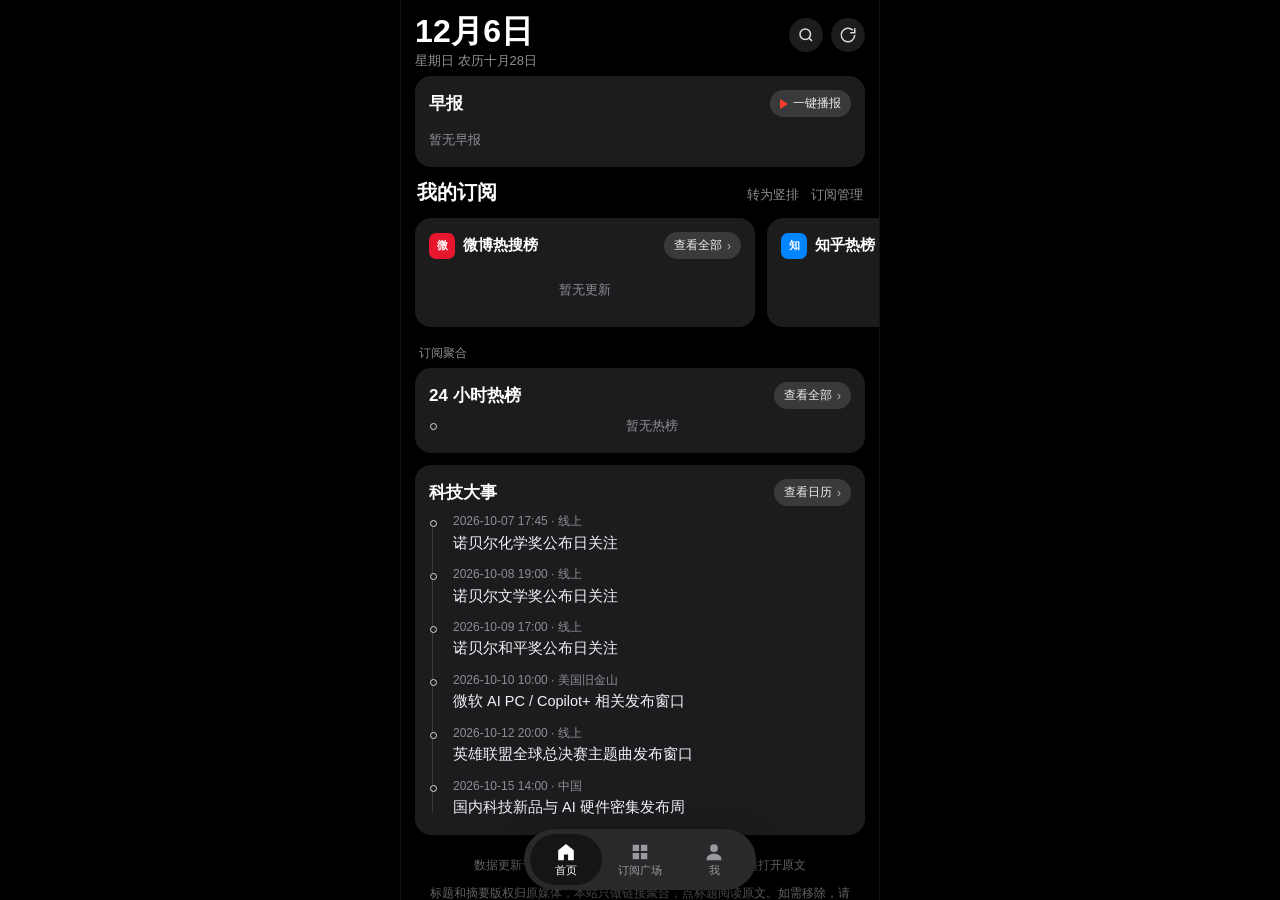
==== commit fca3cc4c: "数据刷新 2026-11-27 03:07" ====
--- a/index.html
+++ b/index.html
@@ -986,7 +986,7 @@
     </div>
   </div>
 <script>
-window.INLINE_DATA = {"updatedAt":"2026-11-26T08:32:40.996Z","updatedAtLabel":"2026/11/26 16:32:54","morning":[{"title":"画地为牢 错位","summary":"当前热度 116万。","url":"https://s.weibo.com/weibo?q=%E7%94%BB%E5%9C%B0%E4%B8%BA%E7%89%A2+%E9%94%99%E4%BD%8D","hot":"116万","fetchedAt":"2026-11-26T08:32:40.996Z","minsAgo":1,"tags":["综合","微博热搜榜"],"sourceId":"weibo_hot","sourceName":"微博热搜榜"},{"title":"A股得拿稳了","summary":"当前热度 85万。","url":"https://s.weibo.com/weibo?q=A%E8%82%A1%E5%BE%97%E6%8B%BF%E7%A8%B3%E4%BA%86","hot":"85万","fetchedAt":"2026-11-26T08:32:40.996Z","minsAgo":4,"tags":["综合","微博热搜榜"],"sourceId":"weibo_hot","sourceName":"微博热搜榜"},{"title":"从5到24看载人航天之路","summary":"当前热度 69万。","url":"https://s.weibo.com/weibo?q=%E4%BB%8E5%E5%88%B024%E7%9C%8B%E8%BD%BD%E4%BA%BA%E8%88%AA%E5%A4%A9%E4%B9%8B%E8%B7%AF","hot":"69万","fetchedAt":"2026-11-26T08:32:40.996Z","minsAgo":7,"tags":["综合","微博热搜榜"],"sourceId":"weibo_hot","sourceName":"微博热搜榜"},{"title":"如何看待美国陆军在爱荷华州就地受控引爆约 5 吨劣化叠氮化铅？这对人和环境的影响有多大？","summary":"当前热度 3507 万。","url":"https://www.zhihu.com/question/2108344069512492110","hot":"3507 万","fetchedAt":"2026-11-26T08:32:40.996Z","minsAgo":1,"tags":["综合","知乎"],"sourceId":"zhihu_hot","sourceName":"知乎热榜"},{"title":"如何看待黎曼猜想证明已被压缩 99.5% 到 7.6 万行？","summary":"当前热度 827 万。","url":"https://www.zhihu.com/question/2109221701389239407","hot":"827 万","fetchedAt":"2026-11-26T08:32:40.996Z","minsAgo":4,"tags":["综合","知乎"],"sourceId":"zhihu_hot","sourceName":"知乎热榜"},{"title":"多家机器人公司进入破产清算，两年近 30 家机器人公司倒闭，机器人赛道融资火热，为什么还会出现企业倒闭潮？","summary":"当前热度 750 万。","url":"https://www.zhihu.com/question/2108863007048591328","hot":"750 万","fetchedAt":"2026-11-26T08:32:40.996Z","minsAgo":7,"tags":["综合","知乎"],"sourceId":"zhihu_hot","sourceName":"知乎热榜"},{"title":"中方回应美拟对华加征新一轮关税","summary":"当前热度 2970.8万。","url":"https://so.toutiao.com/search?keyword=%23%E4%B8%AD%E6%96%B9%E5%9B%9E%E5%BA%94%E7%BE%8E%E6%8B%9F%E5%AF%B9%E5%8D%8E%E5%8A%A0%E5%BE%81%E6%96%B0%E4%B8%80%E8%BD%AE%E5%85%B3%E7%A8%8E%23","hot":"2970.8万","fetchedAt":"2026-11-26T08:32:40.996Z","minsAgo":1,"tags":["综合","今日头条"],"sourceId":"toutiao_hot","sourceName":"今日头条热榜"},{"title":"董明珠建议长城进军拖拉机","summary":"当前热度 2688.1万。","url":"https://so.toutiao.com/search?keyword=%23%E8%91%A3%E6%98%8E%E7%8F%A0%E5%BB%BA%E8%AE%AE%E9%95%BF%E5%9F%8E%E8%BF%9B%E5%86%9B%E6%8B%96%E6%8B%89%E6%9C%BA%23","hot":"2688.1万","fetchedAt":"2026-11-26T08:32:40.996Z","minsAgo":4,"tags":["综合","今日头条"],"sourceId":"toutiao_hot","sourceName":"今日头条热榜"},{"title":"读懂《新一代通信网建设实施方案》","summary":"当前热度 2432.3万。","url":"https://so.toutiao.com/search?keyword=%23%E8%AF%BB%E6%87%82%E3%80%8A%E6%96%B0%E4%B8%80%E4%BB%A3%E9%80%9A%E4%BF%A1%E7%BD%91%E5%BB%BA%E8%AE%BE%E5%AE%9E%E6%96%BD%E6%96%B9%E6%A1%88%E3%80%8B%23","hot":"2432.3万","fetchedAt":"2026-11-26T08:32:40.996Z","minsAgo":7,"tags":["综合","今日头条"],"sourceId":"toutiao_hot","sourceName":"今日头条热榜"},{"title":"懂车帝最新回应“尊界 V800 刹车踏板支架断裂”事件：公司内部仍在等待相关结果","summary":"当前热度 493评。","url":"https://m.ithome.com/html/1032464.htm","hot":"493评","fetchedAt":"2026-11-25T14:37:21.753Z","minsAgo":1,"tags":["科技","IT之家"],"sourceId":"ithome_daily","sourceName":"IT之家日榜"}],"timeline":[{"title":"画地为牢 错位","summary":"当前热度 116万。","url":"https://s.weibo.com/weibo?q=%E7%94%BB%E5%9C%B0%E4%B8%BA%E7%89%A2+%E9%94%99%E4%BD%8D","hot":"116万","fetchedAt":"2026-11-26T08:32:40.996Z","minsAgo":1,"tags":["综合","微博热搜榜"],"sourceId":"weibo_hot","sourceName":"微博热搜榜"},{"title":"如何看待美国陆军在爱荷华州就地受控引爆约 5 吨劣化叠氮化铅？这对人和环境的影响有多大？","summary":"当前热度 3507 万。","url":"https://www.zhihu.com/question/2108344069512492110","hot":"3507 万","fetchedAt":"2026-11-26T08:32:40.996Z","minsAgo":1,"tags":["综合","知乎"],"sourceId":"zhihu_hot","sourceName":"知乎热榜"},{"title":"没有人能替代你 我的心永远为你跳动 #遗失的心跳 #段俊 #钢琴","summary":"当前热度 段俊。","url":"https://www.douyin.com/video/7711366494000580947","hot":"段俊","fetchedAt":"2026-11-26T08:32:40.996Z","minsAgo":1,"tags":["娱乐","抖音"],"sourceId":"douyin_hot","sourceName":"抖音热榜"},{"title":"中方回应美拟对华加征新一轮关税","summary":"当前热度 2970.8万。","url":"https://so.toutiao.com/search?keyword=%23%E4%B8%AD%E6%96%B9%E5%9B%9E%E5%BA%94%E7%BE%8E%E6%8B%9F%E5%AF%B9%E5%8D%8E%E5%8A%A0%E5%BE%81%E6%96%B0%E4%B8%80%E8%BD%AE%E5%85%B3%E7%A8%8E%23","hot":"2970.8万","fetchedAt":"2026-11-26T08:32:40.996Z","minsAgo":1,"tags":["综合","今日头条"],"sourceId":"toutiao_hot","sourceName":"今日头条热榜"},{"title":"上海市人大常委会党组、市政府党组、市政协党组召开会议，坚决拥护党中央决定","summary":"","url":"https://www.thepaper.cn/newsDetail_forward_34557671","fetchedAt":"2026-11-25T23:40:28.523Z","minsAgo":1,"tags":["综合","澎湃新闻"],"sourceId":"thepaper_hot","sourceName":"澎湃新闻热榜"},{"title":"懂车帝最新回应“尊界 V800 刹车踏板支架断裂”事件：公司内部仍在等待相关结果","summary":"当前热度 493评。","url":"https://m.ithome.com/html/1032464.htm","hot":"493评","fetchedAt":"2026-11-25T14:37:21.753Z","minsAgo":1,"tags":["科技","IT之家"],"sourceId":"ithome_daily","sourceName":"IT之家日榜"},{"title":"当我用AI续写爱情公寓4关谷悠悠婚礼【AI全民制作人】","summary":"当前热度 1011.2万。","url":"https://www.bilibili.com/video/av117644908825124/","hot":"1011.2万","fetchedAt":"2026-11-25T23:40:28.523Z","minsAgo":1,"tags":["娱乐","Bilibili"],"sourceId":"bilibili_hot","sourceName":"Bilibili热门"},{"title":"苹果最终确认！向每位用户最高赔 637 元","summary":"当前热度 10.0万。","url":"https://mp.weixin.qq.com/s?__biz=MzIxNjQzNTM5Mw==&mid=2247507218&idx=1&sn=b5ddaa09e4995ef5b014061de1bb5613#rd","hot":"10.0万","fetchedAt":"2026-11-26T08:32:40.996Z","minsAgo":1,"tags":["科技","微信科技"],"sourceId":"weixin_tech","sourceName":"微信科技热门"},{"title":"8点1氪丨英伟达市值一夜蒸发近9800亿元；福布斯中国辟谣“8万元包上榜”；斗鱼及创始人陈少杰被执行1.9亿余元","summary":"","url":"https://www.36kr.com/p/4085847020153478","fetchedAt":"2026-11-26T08:32:40.996Z","minsAgo":1,"tags":["科技","36氪"],"sourceId":"kr36","sourceName":"36氪热门"},{"title":"我最近听到最有水平的两句话","summary":"当前热度 74.3万。","url":"https://www.huxiu.com/article/4907013.html","hot":"74.3万","fetchedAt":"2026-11-25T14:37:21.753Z","minsAgo":1,"tags":["科技","虎嗅"],"sourceId":"huxiu","sourceName":"虎嗅精选"},{"title":"从深圳到上海，少数派的共创故事还在继续","summary":"当前热度 侧脸君。","url":"https://sspai.com/post/119318","hot":"侧脸君","fetchedAt":"2026-11-25T23:40:28.523Z","minsAgo":1,"tags":["科技","少数派"],"sourceId":"sspai","sourceName":"少数派"},{"title":"避险情绪主导市场，芯片股领跌拖累标普、纳指三连跌，英伟达跌4%，美元创18个月新高","summary":"当前热度 21.6万。","url":"https://wallstreetcn.com/articles/3785999","hot":"21.6万","fetchedAt":"2026-11-25T23:40:28.523Z","minsAgo":1,"tags":["财经","华尔街见闻"],"sourceId":"wallstreet","sourceName":"华尔街见闻"},{"title":"可口可乐不再标生产日期，这么做有什么好处？未来会成为食品包装“标配”吗？","summary":"当前热度 营养师Bruce。","url":"https://new.qq.com/rain/a/20261125Q04KN600","hot":"营养师Bruce","fetchedAt":"2026-11-25T14:37:21.753Z","minsAgo":1,"tags":["综合","腾讯新闻"],"sourceId":"tencent_hot","sourceName":"腾讯新闻热门"},{"title":"可能的爱","summary":"当前热度 8。","url":"https://movie.douban.com/subject/36847425/","hot":"8","fetchedAt":"2026-11-25T14:37:21.753Z","minsAgo":1,"tags":["娱乐","豆瓣电影"],"sourceId":"douban_movie","sourceName":"豆瓣电影周榜"},{"title":"展现公道正义 彰显大国担当","summary":"当前热度 790.4万。","url":"https://www.baidu.com/s?wd=%E5%B1%95%E7%8E%B0%E5%85%AC%E9%81%93%E6%AD%A3%E4%B9%89+%E5%BD%B0%E6%98%BE%E5%A4%A7%E5%9B%BD%E6%8B%85%E5%BD%93","hot":"790.4万","fetchedAt":"2026-11-26T08:32:40.996Z","minsAgo":1,"tags":["综合","百度热搜"],"sourceId":"baidu_hot","sourceName":"百度热搜"},{"title":"东方港湾：中国股市值得更强信心","summary":"","url":"https://www.yicai.com/news/103448974.html","fetchedAt":"2026-11-25T14:37:21.753Z","minsAgo":1,"tags":["财经","第一财经"],"sourceId":"yicai","sourceName":"第一财经"},{"title":"3千万字设定文档污染DS","summary":"当前热度 271.8W实时讨论。","url":"http://tieba.baidu.com/hottopic/browse/hottopic?topic_id=28370246&topic_name=3%E5%8D%83%E4%B8%87%E5%AD%97%E8%AE%BE%E5%AE%9A%E6%96%87%E6%A1%A3%E6%B1%A1%E6%9F%93DS","hot":"271.8W实时讨论","fetchedAt":"2026-11-26T08:32:40.996Z","minsAgo":1,"tags":["娱乐","贴吧热议"],"sourceId":"tieba_hot","sourceName":"贴吧热议"},{"title":"产品经理的日常 11月26日","summary":"","url":"https://m.okjike.com/originalPosts/6b070fb2136b2761c6f3dffd","fetchedAt":"2026-11-25T23:40:28.523Z","minsAgo":1,"tags":["科技","即刻"],"sourceId":"jike","sourceName":"即刻精选"},{"title":"A股得拿稳了","summary":"当前热度 85万。","url":"https://s.weibo.com/weibo?q=A%E8%82%A1%E5%BE%97%E6%8B%BF%E7%A8%B3%E4%BA%86","hot":"85万","fetchedAt":"2026-11-26T08:32:40.996Z","minsAgo":4,"tags":["综合","微博热搜榜"],"sourceId":"weibo_hot","sourceName":"微博热搜榜"},{"title":"如何看待黎曼猜想证明已被压缩 99.5% 到 7.6 万行？","summary":"当前热度 827 万。","url":"https://www.zhihu.com/question/2109221701389239407","hot":"827 万","fetchedAt":"2026-11-26T08:32:40.996Z","minsAgo":4,"tags":["综合","知乎"],"sourceId":"zhihu_hot","sourceName":"知乎热榜"},{"title":"闺蜜 你今天美晕啦#赵露思#葛栗","summary":"当前热度 单眼皮的小黄豆🌕。","url":"https://www.douyin.com/video/7711687064412064746","hot":"单眼皮的小黄豆🌕","fetchedAt":"2026-11-26T08:32:40.996Z","minsAgo":4,"tags":["娱乐","抖音"],"sourceId":"douyin_hot","sourceName":"抖音热榜"},{"title":"董明珠建议长城进军拖拉机","summary":"当前热度 2688.1万。","url":"https://so.toutiao.com/search?keyword=%23%E8%91%A3%E6%98%8E%E7%8F%A0%E5%BB%BA%E8%AE%AE%E9%95%BF%E5%9F%8E%E8%BF%9B%E5%86%9B%E6%8B%96%E6%8B%89%E6%9C%BA%23","hot":"2688.1万","fetchedAt":"2026-11-26T08:32:40.996Z","minsAgo":4,"tags":["综合","今日头条"],"sourceId":"toutiao_hot","sourceName":"今日头条热榜"},{"title":"一天狂揽254亿元！一款游戏破纪录背后的文娱IP吸金图谱","summary":"","url":"https://www.thepaper.cn/newsDetail_forward_34548215","fetchedAt":"2026-11-26T08:32:40.996Z","minsAgo":4,"tags":["综合","澎湃新闻"],"sourceId":"thepaper_hot","sourceName":"澎湃新闻热榜"},{"title":"踩刹车！李想宣布理想汽车更新节奏从一年一次调整为两年一次","summary":"当前热度 256评。","url":"https://m.ithome.com/html/1032523.htm","hot":"256评","fetchedAt":"2026-11-26T08:32:40.996Z","minsAgo":4,"tags":["科技","IT之家"],"sourceId":"ithome_daily","sourceName":"IT之家日榜"},{"title":"你从未见过的硬核开箱视频！","summary":"当前热度 164.7万。","url":"https://www.bilibili.com/video/av117663900632756/","hot":"164.7万","fetchedAt":"2026-11-25T23:40:28.523Z","minsAgo":4,"tags":["娱乐","Bilibili"],"sourceId":"bilibili_hot","sourceName":"Bilibili热门"},{"title":"恭喜当年办了ETC的车主","summary":"当前热度 10.0万。","url":"https://mp.weixin.qq.com/s?__biz=MzYyMTgyMTQ0MA==&mid=2247485786&idx=1&sn=ba79dc5d680ac9de53538141a2773856#rd","hot":"10.0万","fetchedAt":"2026-11-26T08:32:40.996Z","minsAgo":4,"tags":["科技","微信科技"],"sourceId":"weixin_tech","sourceName":"微信科技热门"},{"title":"视频模型黑马杀到全球第一，30秒长镜头一次生成，价格打到Seedance 1/10","summary":"","url":"https://www.36kr.com/p/4084870019197572","fetchedAt":"2026-11-26T08:32:40.996Z","minsAgo":4,"tags":["科技","36氪"],"sourceId":"kr36","sourceName":"36氪热门"},{"title":"黄仁勋杀回来了，英伟达却回不去了","summary":"当前热度 62.1万。","url":"https://www.huxiu.com/article/4907867.html","hot":"62.1万","fetchedAt":"2026-11-26T08:32:40.996Z","minsAgo":4,"tags":["科技","虎嗅"],"sourceId":"huxiu","sourceName":"虎嗅精选"},{"title":"这群在鸿蒙写应用的年轻人，只想做点「用得上」的","summary":"当前热度 少数派编辑部。","url":"https://sspai.com/post/119291","hot":"少数派编辑部","fetchedAt":"2026-11-26T08:32:40.996Z","minsAgo":4,"tags":["科技","少数派"],"sourceId":"sspai","sourceName":"少数派"},{"title":"沃什：美联储正为三种AI影响制定预案，若泡沫破裂，或引发股市走弱并拖累经济与就业","summary":"当前热度 16.2万。","url":"https://wallstreetcn.com/articles/3786043","hot":"16.2万","fetchedAt":"2026-11-26T08:32:40.996Z","minsAgo":4,"tags":["财经","华尔街见闻"],"sourceId":"wallstreet","sourceName":"华尔街见闻"},{"title":"热播剧《两京十五日》被吐槽有“AI感”“玄幻感”，为何引发诸多争议？如何评价该剧的制作水准？","summary":"当前热度 之乎者也小鱼儿。","url":"https://new.qq.com/rain/a/20261125Q06SEH00","hot":"之乎者也小鱼儿","fetchedAt":"2026-11-25T14:37:21.753Z","minsAgo":4,"tags":["综合","腾讯新闻"],"sourceId":"tencent_hot","sourceName":"腾讯新闻热门"},{"title":"黑球","summary":"当前热度 8。","url":"https://movie.douban.com/subject/37215318/","hot":"8","fetchedAt":"2026-11-25T14:37:21.753Z","minsAgo":4,"tags":["娱乐","豆瓣电影"],"sourceId":"douban_movie","sourceName":"豆瓣电影周榜"},{"title":"今晚国内油价下调","summary":"当前热度 780.9万。","url":"https://www.baidu.com/s?wd=%E4%BB%8A%E6%99%9A%E5%9B%BD%E5%86%85%E6%B2%B9%E4%BB%B7%E4%B8%8B%E8%B0%83","hot":"780.9万","fetchedAt":"2026-11-26T08:32:40.996Z","minsAgo":4,"tags":["综合","百度热搜"],"sourceId":"baidu_hot","sourceName":"百度热搜"},{"title":"陈吉宁涉嫌严重违纪违法正接受中央纪委国家监委审查调查","summary":"","url":"https://www.yicai.com/news/103452561.html","fetchedAt":"2026-11-26T08:32:40.996Z","minsAgo":4,"tags":["财经","第一财经"],"sourceId":"yicai","sourceName":"第一财经"},{"title":"业内疯传JKL加入BLG","summary":"当前热度 200.3W实时讨论。","url":"http://tieba.baidu.com/hottopic/browse/hottopic?topic_id=28370241&topic_name=%E4%B8%9A%E5%86%85%E7%96%AF%E4%BC%A0JKL%E5%8A%A0%E5%85%A5BLG","hot":"200.3W实时讨论","fetchedAt":"2026-11-26T08:32:40.996Z","minsAgo":4,"tags":["娱乐","贴吧热议"],"sourceId":"tieba_hot","sourceName":"贴吧热议"},{"title":"产品经理的日常 11月25日","summary":"","url":"https://m.okjike.com/originalPosts/6b06c75f9427e01ac1557722","fetchedAt":"2026-11-25T23:40:28.523Z","minsAgo":4,"tags":["科技","即刻"],"sourceId":"jike","sourceName":"即刻精选"},{"title":"从5到24看载人航天之路","summary":"当前热度 69万。","url":"https://s.weibo.com/weibo?q=%E4%BB%8E5%E5%88%B024%E7%9C%8B%E8%BD%BD%E4%BA%BA%E8%88%AA%E5%A4%A9%E4%B9%8B%E8%B7%AF","hot":"69万","fetchedAt":"2026-11-26T08:32:40.996Z","minsAgo":7,"tags":["综合","微博热搜榜"],"sourceId":"weibo_hot","sourceName":"微博热搜榜"},{"title":"多家机器人公司进入破产清算，两年近 30 家机器人公司倒闭，机器人赛道融资火热，为什么还会出现企业倒闭潮？","summary":"当前热度 750 万。","url":"https://www.zhihu.com/question/2108863007048591328","hot":"750 万","fetchedAt":"2026-11-26T08:32:40.996Z","minsAgo":7,"tags":["综合","知乎"],"sourceId":"zhihu_hot","sourceName":"知乎热榜"},{"title":"饭店的寒假工，工资5000包括啥？","summary":"当前热度 周小闹。","url":"https://www.douyin.com/video/7711688417125955314","hot":"周小闹","fetchedAt":"2026-11-26T08:32:40.996Z","minsAgo":7,"tags":["娱乐","抖音"],"sourceId":"douyin_hot","sourceName":"抖音热榜"},{"title":"读懂《新一代通信网建设实施方案》","summary":"当前热度 2432.3万。","url":"https://so.toutiao.com/search?keyword=%23%E8%AF%BB%E6%87%82%E3%80%8A%E6%96%B0%E4%B8%80%E4%BB%A3%E9%80%9A%E4%BF%A1%E7%BD%91%E5%BB%BA%E8%AE%BE%E5%AE%9E%E6%96%BD%E6%96%B9%E6%A1%88%E3%80%8B%23","hot":"2432.3万","fetchedAt":"2026-11-26T08:32:40.996Z","minsAgo":7,"tags":["综合","今日头条"],"sourceId":"toutiao_hot","sourceName":"今日头条热榜"}],"techEvents":[{"time":"2026-10-07 17:45","place":"线上","title":"诺贝尔化学奖公布日关注"},{"time":"2026-10-08 19:00","place":"线上","title":"诺贝尔文学奖公布日关注"},{"time":"2026-10-09 17:00","place":"线上","title":"诺贝尔和平奖公布日关注"},{"time":"2026-10-10 10:00","place":"美国旧金山","title":"微软 AI PC / Copilot+ 相关发布窗口"},{"time":"2026-10-12 20:00","place":"线上","title":"英雄联盟全球总决赛主题曲发布窗口"},{"time":"2026-10-15 14:00","place":"中国","title":"国内科技新品与 AI 硬件密集发布周"}],"sources":[{"id":"weibo_hot","name":"微博热搜榜","cat":"综合","color":"#e6162d","icon":"微","defaultOn":true,"live":true,"status":"ok","updatedAt":"2026-11-26T08:32:40.996Z","todayCount":10,"items":[{"title":"画地为牢 错位","summary":"当前热度 116万。","url":"https://s.weibo.com/weibo?q=%E7%94%BB%E5%9C%B0%E4%B8%BA%E7%89%A2+%E9%94%99%E4%BD%8D","hot":"116万","fetchedAt":"2026-11-26T08:32:40.996Z","minsAgo":1,"tags":["综合","微博热搜榜"]},{"title":"A股得拿稳了","summary":"当前热度 85万。","url":"https://s.weibo.com/weibo?q=A%E8%82%A1%E5%BE%97%E6%8B%BF%E7%A8%B3%E4%BA%86","hot":"85万","fetchedAt":"2026-11-26T08:32:40.996Z","minsAgo":4,"tags":["综合","微博热搜榜"]},{"title":"从5到24看载人航天之路","summary":"当前热度 69万。","url":"https://s.weibo.com/weibo?q=%E4%BB%8E5%E5%88%B024%E7%9C%8B%E8%BD%BD%E4%BA%BA%E8%88%AA%E5%A4%A9%E4%B9%8B%E8%B7%AF","hot":"69万","fetchedAt":"2026-11-26T08:32:40.996Z","minsAgo":7,"tags":["综合","微博热搜榜"]},{"title":"华为乾崑生态共赴热爱","summary":"当前热度 69万。","url":"https://s.weibo.com/weibo?q=%E5%8D%8E%E4%B8%BA%E4%B9%BE%E5%B4%91%E7%94%9F%E6%80%81%E5%85%B1%E8%B5%B4%E7%83%AD%E7%88%B1","hot":"69万","fetchedAt":"2026-11-26T08:32:40.996Z","minsAgo":10,"tags":["综合","微博热搜榜"]},{"title":"马天宇想分遗产的朋友是谁","summary":"当前热度 69万。","url":"https://s.weibo.com/weibo?q=%E9%A9%AC%E5%A4%A9%E5%AE%87%E6%83%B3%E5%88%86%E9%81%97%E4%BA%A7%E7%9A%84%E6%9C%8B%E5%8F%8B%E6%98%AF%E8%B0%81","hot":"69万","fetchedAt":"2026-11-26T08:32:40.996Z","minsAgo":13,"tags":["综合","微博热搜榜"]},{"title":"画地为牢终于来了","summary":"当前热度 68万。","url":"https://s.weibo.com/weibo?q=%E7%94%BB%E5%9C%B0%E4%B8%BA%E7%89%A2%E7%BB%88%E4%BA%8E%E6%9D%A5%E4%BA%86","hot":"68万","fetchedAt":"2026-11-26T08:32:40.996Z","minsAgo":16,"tags":["综合","微博热搜榜"]},{"title":"让特朗普念念不忘的帽子菜破案了","summary":"当前热度 67万。","url":"https://s.weibo.com/weibo?q=%E8%AE%A9%E7%89%B9%E6%9C%97%E6%99%AE%E5%BF%B5%E5%BF%B5%E4%B8%8D%E5%BF%98%E7%9A%84%E5%B8%BD%E5%AD%90%E8%8F%9C%E7%A0%B4%E6%A1%88%E4%BA%86","hot":"67万","fetchedAt":"2026-11-26T08:32:40.996Z","minsAgo":19,"tags":["综合","微博热搜榜"]},{"title":"巴黎世家在上海","summary":"当前热度 66万。","url":"https://s.weibo.com/weibo?q=%E5%B7%B4%E9%BB%8E%E4%B8%96%E5%AE%B6%E5%9C%A8%E4%B8%8A%E6%B5%B7","hot":"66万","fetchedAt":"2026-11-26T08:32:40.996Z","minsAgo":22,"tags":["综合","微博热搜榜"]},{"title":"厉娜给许飞擦眼泪说我陪着你","summary":"当前热度 65万。","url":"https://s.weibo.com/weibo?q=%E5%8E%89%E5%A8%9C%E7%BB%99%E8%AE%B8%E9%A3%9E%E6%93%A6%E7%9C%BC%E6%B3%AA%E8%AF%B4%E6%88%91%E9%99%AA%E7%9D%80%E4%BD%A0","hot":"65万","fetchedAt":"2026-11-26T08:32:40.996Z","minsAgo":25,"tags":["综合","微博热搜榜"]},{"title":"男子花700万买房搜到诅咒孩子WiFi名","summary":"当前热度 65万。","url":"https://s.weibo.com/weibo?q=%E7%94%B7%E5%AD%90%E8%8A%B1700%E4%B8%87%E4%B9%B0%E6%88%BF%E6%90%9C%E5%88%B0%E8%AF%85%E5%92%92%E5%AD%A9%E5%AD%90WiFi%E5%90%8D","hot":"65万","fetchedAt":"2026-11-26T08:32:40.996Z","minsAgo":28,"tags":["综合","微博热搜榜"]}]},{"id":"zhihu_hot","name":"知乎热榜","cat":"综合","color":"#0084ff","icon":"知","defaultOn":true,"live":true,"status":"ok","updatedAt":"2026-11-26T08:32:40.996Z","todayCount":10,"items":[{"title":"如何看待美国陆军在爱荷华州就地受控引爆约 5 吨劣化叠氮化铅？这对人和环境的影响有多大？","summary":"当前热度 3507 万。","url":"https://www.zhihu.com/question/2108344069512492110","hot":"3507 万","fetchedAt":"2026-11-26T08:32:40.996Z","minsAgo":1,"tags":["综合","知乎"]},{"title":"如何看待黎曼猜想证明已被压缩 99.5% 到 7.6 万行？","summary":"当前热度 827 万。","url":"https://www.zhihu.com/question/2109221701389239407","hot":"827 万","fetchedAt":"2026-11-26T08:32:40.996Z","minsAgo":4,"tags":["综合","知乎"]},{"title":"多家机器人公司进入破产清算，两年近 30 家机器人公司倒闭，机器人赛道融资火热，为什么还会出现企业倒闭潮？","summary":"当前热度 750 万。","url":"https://www.zhihu.com/question/2108863007048591328","hot":"750 万","fetchedAt":"2026-11-26T08:32:40.996Z","minsAgo":7,"tags":["综合","知乎"]},{"title":"网红甲亢哥百米跑出 10.35 秒，前 15 米加速度比博尔特还快，这一成绩含金量如何？","summary":"当前热度 342 万。","url":"https://www.zhihu.com/question/2108516163269439800","hot":"342 万","fetchedAt":"2026-11-26T08:32:40.996Z","minsAgo":10,"tags":["综合","知乎"]},{"title":"国产可口可乐不再标生产日期，客服称新国标允许保质期 6 个月以上可只标「到期日」，怎样看待这一变化？","summary":"当前热度 336 万。","url":"https://www.zhihu.com/question/2108687089319371970","hot":"336 万","fetchedAt":"2026-11-26T08:32:40.996Z","minsAgo":13,"tags":["综合","知乎"]},{"title":"如果一个月给你 8000，但办公室永远只有你一个人，连说话的人都没有，你能坚持多久？","summary":"当前热度 285 万。","url":"https://www.zhihu.com/question/2107406132625069628","hot":"285 万","fetchedAt":"2026-11-26T08:32:40.996Z","minsAgo":16,"tags":["综合","知乎"]},{"title":"外交部回应美国被曝将对中国等十几国加征关税，称反对以产能过剩为借口政治操弄，如何解读？美国到底图什么？","summary":"当前热度 259 万。","url":"https://www.zhihu.com/question/2108982669157425814","hot":"259 万","fetchedAt":"2026-11-26T08:32:40.996Z","minsAgo":19,"tags":["综合","知乎"]},{"title":"为什么「不要一直穿同一双鞋」，鞋换着穿有哪些必要性？","summary":"当前热度 211 万。","url":"https://www.zhihu.com/question/2108218105012936951","hot":"211 万","fetchedAt":"2026-11-26T08:32:40.996Z","minsAgo":22,"tags":["综合","知乎"]},{"title":"如何评价数学家 Calegari 认为黎曼猜想的证明过程只是从图书馆的书架上拿下来了一本书？","summary":"当前热度 197 万。","url":"https://www.zhihu.com/question/2108868229795942882","hot":"197 万","fetchedAt":"2026-11-26T08:32:40.996Z","minsAgo":25,"tags":["综合","知乎"]},{"title":"为什么烧烤店要用铁签子？客人要求打包怎么办？","summary":"当前热度 177 万。","url":"https://www.zhihu.com/question/1978722841781360155","hot":"177 万","fetchedAt":"2026-11-26T08:32:40.996Z","minsAgo":28,"tags":["综合","知乎"]}]},{"id":"douyin_hot","name":"抖音热榜","cat":"娱乐","color":"#111111","icon":"抖","defaultOn":false,"live":true,"status":"ok","updatedAt":"2026-11-26T08:32:40.996Z","todayCount":9,"items":[{"title":"没有人能替代你 我的心永远为你跳动 #遗失的心跳 #段俊 #钢琴","summary":"当前热度 段俊。","url":"https://www.douyin.com/video/7711366494000580947","hot":"段俊","fetchedAt":"2026-11-26T08:32:40.996Z","minsAgo":1,"tags":["娱乐","抖音"]},{"title":"闺蜜 你今天美晕啦#赵露思#葛栗","summary":"当前热度 单眼皮的小黄豆🌕。","url":"https://www.douyin.com/video/7711687064412064746","hot":"单眼皮的小黄豆🌕","fetchedAt":"2026-11-26T08:32:40.996Z","minsAgo":4,"tags":["娱乐","抖音"]},{"title":"饭店的寒假工，工资5000包括啥？","summary":"当前热度 周小闹。","url":"https://www.douyin.com/video/7711688417125955314","hot":"周小闹","fetchedAt":"2026-11-26T08:32:40.996Z","minsAgo":7,"tags":["娱乐","抖音"]},{"title":"11月22日，湖南益阳，中国无翼飞车来了，工作人员：可以载重70到80公斤，在3千米以下飞300公里，陆地80km/h 空中140km/h。","summary":"当前热度 红网·时刻新闻。","url":"https://www.douyin.com/video/7711232783837826347","hot":"红网·时刻新闻","fetchedAt":"2026-11-25T14:37:21.753Z","minsAgo":10,"tags":["娱乐","抖音"]},{"title":"小时候以为的事情 #劣质特效","summary":"当前热度 西维西师傅。","url":"https://www.douyin.com/video/7711687488984636010","hot":"西维西师傅","fetchedAt":"2026-11-26T08:32:40.996Z","minsAgo":13,"tags":["娱乐","抖音"]},{"title":"《OK了老铁们》第三集 大山的孩子 下 #OK了老铁们 #陈泽 #好事成真 #自制综艺","summary":"当前热度 陈泽.。","url":"https://www.douyin.com/video/7711713103938882852","hot":"陈泽.","fetchedAt":"2026-11-26T08:32:40.996Z","minsAgo":16,"tags":["娱乐","抖音"]},{"title":"东北低收入家庭冬日娱乐项目 #低收入人群 #冰屋 #手工diy #抖音手工大赏 #世界是我的手工台","summary":"当前热度 Mr.汤普森。","url":"https://www.douyin.com/video/7711027149829967145","hot":"Mr.汤普森","fetchedAt":"2026-11-25T14:37:21.753Z","minsAgo":19,"tags":["娱乐","抖音"]},{"title":"狗：不好意思这波我赢了😆@抖音小助手 #萌宠出道计划 #万万想不到","summary":"当前热度 翠花的故事。","url":"https://www.douyin.com/video/7711678136358343275","hot":"翠花的故事","fetchedAt":"2026-11-26T08:32:40.996Z","minsAgo":22,"tags":["娱乐","抖音"]},{"title":"夫妻同心，其利断金！ #情侣日常 #家庭日常 #搞笑 #抽象","summary":"当前热度 瑶瑶不可及。","url":"https://www.douyin.com/video/7711660172933877042","hot":"瑶瑶不可及","fetchedAt":"2026-11-26T08:32:40.996Z","minsAgo":25,"tags":["娱乐","抖音"]}]},{"id":"toutiao_hot","name":"今日头条热榜","cat":"综合","color":"#f04142","icon":"头","defaultOn":true,"live":true,"status":"ok","updatedAt":"2026-11-26T08:32:40.996Z","todayCount":10,"items":[{"title":"中方回应美拟对华加征新一轮关税","summary":"当前热度 2970.8万。","url":"https://so.toutiao.com/search?keyword=%23%E4%B8%AD%E6%96%B9%E5%9B%9E%E5%BA%94%E7%BE%8E%E6%8B%9F%E5%AF%B9%E5%8D%8E%E5%8A%A0%E5%BE%81%E6%96%B0%E4%B8%80%E8%BD%AE%E5%85%B3%E7%A8%8E%23","hot":"2970.8万","fetchedAt":"2026-11-26T08:32:40.996Z","minsAgo":1,"tags":["综合","今日头条"]},{"title":"董明珠建议长城进军拖拉机","summary":"当前热度 2688.1万。","url":"https://so.toutiao.com/search?keyword=%23%E8%91%A3%E6%98%8E%E7%8F%A0%E5%BB%BA%E8%AE%AE%E9%95%BF%E5%9F%8E%E8%BF%9B%E5%86%9B%E6%8B%96%E6%8B%89%E6%9C%BA%23","hot":"2688.1万","fetchedAt":"2026-11-26T08:32:40.996Z","minsAgo":4,"tags":["综合","今日头条"]},{"title":"读懂《新一代通信网建设实施方案》","summary":"当前热度 2432.3万。","url":"https://so.toutiao.com/search?keyword=%23%E8%AF%BB%E6%87%82%E3%80%8A%E6%96%B0%E4%B8%80%E4%BB%A3%E9%80%9A%E4%BF%A1%E7%BD%91%E5%BB%BA%E8%AE%BE%E5%AE%9E%E6%96%BD%E6%96%B9%E6%A1%88%E3%80%8B%23","hot":"2432.3万","fetchedAt":"2026-11-26T08:32:40.996Z","minsAgo":7,"tags":["综合","今日头条"]},{"title":"特朗普儿子被查","summary":"当前热度 2200.8万。","url":"https://so.toutiao.com/search?keyword=%23%E7%89%B9%E6%9C%97%E6%99%AE%E5%84%BF%E5%AD%90%E8%A2%AB%E6%9F%A5%23","hot":"2200.8万","fetchedAt":"2026-11-26T08:32:40.996Z","minsAgo":10,"tags":["综合","今日头条"]},{"title":"今晚年内第7次下降油价","summary":"当前热度 1991.4万。","url":"https://so.toutiao.com/search?keyword=%23%E4%BB%8A%E6%99%9A%E5%B9%B4%E5%86%85%E7%AC%AC7%E6%AC%A1%E4%B8%8B%E9%99%8D%E6%B2%B9%E4%BB%B7%23","hot":"1991.4万","fetchedAt":"2026-11-26T08:32:40.996Z","minsAgo":13,"tags":["综合","今日头条"]},{"title":"立陶宛敦促台当局认错","summary":"当前热度 1801.9万。","url":"https://so.toutiao.com/search?keyword=%23%E7%AB%8B%E9%99%B6%E5%AE%9B%E6%95%A6%E4%BF%83%E5%8F%B0%E5%BD%93%E5%B1%80%E8%AE%A4%E9%94%99%23","hot":"1801.9万","fetchedAt":"2026-11-26T08:32:40.996Z","minsAgo":16,"tags":["综合","今日头条"]},{"title":"普京在深圳下榻酒店留下亲笔签名","summary":"当前热度 1630.4万。","url":"https://so.toutiao.com/search?keyword=%23%E6%99%AE%E4%BA%AC%E5%9C%A8%E6%B7%B1%E5%9C%B3%E4%B8%8B%E6%A6%BB%E9%85%92%E5%BA%97%E7%95%99%E4%B8%8B%E4%BA%B2%E7%AC%94%E7%AD%BE%E5%90%8D%23","hot":"1630.4万","fetchedAt":"2026-11-26T08:32:40.996Z","minsAgo":19,"tags":["综合","今日头条"]},{"title":"赖岳谦：特朗普新关税换汤不换药","summary":"当前热度 1334.9万。","url":"https://so.toutiao.com/search?keyword=%23%E8%B5%96%E5%B2%B3%E8%B0%A6%EF%BC%9A%E7%89%B9%E6%9C%97%E6%99%AE%E6%96%B0%E5%85%B3%E7%A8%8E%E6%8D%A2%E6%B1%A4%E4%B8%8D%E6%8D%A2%E8%8D%AF%23","hot":"1334.9万","fetchedAt":"2026-11-26T08:32:40.996Z","minsAgo":22,"tags":["综合","今日头条"]},{"title":"合作社分红现场2000万现金堆成山","summary":"当前热度 1207.8万。","url":"https://so.toutiao.com/search?keyword=%23%E5%90%88%E4%BD%9C%E7%A4%BE%E5%88%86%E7%BA%A2%E7%8E%B0%E5%9C%BA2000%E4%B8%87%E7%8E%B0%E9%87%91%E5%A0%86%E6%88%90%E5%B1%B1%23","hot":"1207.8万","fetchedAt":"2026-11-26T08:32:40.996Z","minsAgo":25,"tags":["综合","今日头条"]},{"title":"参加APEC保障礼宾车返还车主","summary":"当前热度 1475.3万。","url":"https://so.toutiao.com/search?keyword=%23%E5%8F%82%E5%8A%A0APEC%E4%BF%9D%E9%9A%9C%E7%A4%BC%E5%AE%BE%E8%BD%A6%E8%BF%94%E8%BF%98%E8%BD%A6%E4%B8%BB%23","hot":"1475.3万","fetchedAt":"2026-11-26T08:32:40.996Z","minsAgo":28,"tags":["综合","今日头条"]}]},{"id":"thepaper_hot","name":"澎湃新闻热榜","cat":"综合","color":"#e60012","icon":"湃","defaultOn":false,"live":true,"status":"ok","updatedAt":"2026-11-26T08:32:40.996Z","todayCount":10,"items":[{"title":"上海市人大常委会党组、市政府党组、市政协党组召开会议，坚决拥护党中央决定","summary":"","url":"https://www.thepaper.cn/newsDetail_forward_34557671","fetchedAt":"2026-11-25T23:40:28.523Z","minsAgo":1,"tags":["综合","澎湃新闻"]},{"title":"一天狂揽254亿元！一款游戏破纪录背后的文娱IP吸金图谱","summary":"","url":"https://www.thepaper.cn/newsDetail_forward_34548215","fetchedAt":"2026-11-26T08:32:40.996Z","minsAgo":4,"tags":["综合","澎湃新闻"]},{"title":"现货黄金下破3500美元、白银失守40美元，什么原因？","summary":"","url":"https://www.thepaper.cn/newsDetail_forward_34558960","fetchedAt":"2026-11-26T08:32:40.996Z","minsAgo":7,"tags":["综合","澎湃新闻"]},{"title":"经纬度｜“存款多了”绝不等于“不消费了”","summary":"","url":"https://www.thepaper.cn/newsDetail_forward_34546364","fetchedAt":"2026-11-25T14:37:21.753Z","minsAgo":10,"tags":["综合","澎湃新闻"]},{"title":"马上评｜课间禁止说方言？谁拍脑袋的决定！","summary":"","url":"https://www.thepaper.cn/newsDetail_forward_34558623","fetchedAt":"2026-11-25T23:40:28.523Z","minsAgo":13,"tags":["综合","澎湃新闻"]},{"title":"6G要来了！三部委：到2030年建成性能领先的新一代通信网","summary":"","url":"https://www.thepaper.cn/newsDetail_forward_34561757","fetchedAt":"2026-11-26T08:32:40.996Z","minsAgo":16,"tags":["综合","澎湃新闻"]},{"title":"陕西一囚犯被束缚48日后心梗死亡，两任监区长被控虐待一案已进入重审二审","summary":"","url":"https://www.thepaper.cn/newsDetail_forward_34555484","fetchedAt":"2026-11-25T23:40:28.523Z","minsAgo":19,"tags":["综合","澎湃新闻"]},{"title":"四川宜宾通报“学生课间说方言被认定违纪”：责令校方立即废止不当规定","summary":"","url":"https://www.thepaper.cn/newsDetail_forward_34559692","fetchedAt":"2026-11-26T08:32:40.996Z","minsAgo":22,"tags":["综合","澎湃新闻"]},{"title":"欧方将玉沙集团移出欧盟涉俄出口管制制裁清单，商务部：欢迎","summary":"","url":"https://www.thepaper.cn/newsDetail_forward_34563211","fetchedAt":"2026-11-26T08:32:40.996Z","minsAgo":25,"tags":["综合","澎湃新闻"]},{"title":"境外间谍利用网恋、招聘刺探重要情报，国安部披露案件细节","summary":"","url":"https://www.thepaper.cn/newsDetail_forward_34561433","fetchedAt":"2026-11-26T08:32:40.996Z","minsAgo":28,"tags":["综合","澎湃新闻"]}]},{"id":"xinwen_lianbo","name":"新闻联播速览","cat":"综合","color":"#c8102e","icon":"联","defaultOn":false,"live":false,"status":"unavailable","updatedAt":null,"todayCount":0,"items":[]},{"id":"ithome_daily","name":"IT之家日榜","cat":"科技","color":"#d35400","icon":"IT","defaultOn":true,"live":true,"status":"ok","updatedAt":"2026-11-26T08:32:40.996Z","todayCount":10,"items":[{"title":"懂车帝最新回应“尊界 V800 刹车踏板支架断裂”事件：公司内部仍在等待相关结果","summary":"当前热度 493评。","url":"https://m.ithome.com/html/1032464.htm","hot":"493评","fetchedAt":"2026-11-25T14:37:21.753Z","minsAgo":1,"tags":["科技","IT之家"]},{"title":"踩刹车！李想宣布理想汽车更新节奏从一年一次调整为两年一次","summary":"当前热度 256评。","url":"https://m.ithome.com/html/1032523.htm","hot":"256评","fetchedAt":"2026-11-26T08:32:40.996Z","minsAgo":4,"tags":["科技","IT之家"]},{"title":"网警公开典型案例：一网民针对华为手机 / 鸿蒙 / 问界持续发布数百条不实评论、捏造“千亿营销”等虚假信息，已被行政处罚","summary":"当前热度 412评。","url":"https://m.ithome.com/html/1032371.htm","hot":"412评","fetchedAt":"2026-11-25T14:37:21.753Z","minsAgo":7,"tags":["科技","IT之家"]},{"title":"“独立”微信音乐悄悄上线：内置在听一听中，曲库来源于 QQ 音乐","summary":"当前热度 154评。","url":"https://m.ithome.com/html/1032530.htm","hot":"154评","fetchedAt":"2026-11-26T08:32:40.996Z","minsAgo":10,"tags":["科技","IT之家"]},{"title":"小米新一代 SU7 Ultra 申报：三电机驱动最大功率超 1100kW 、极速 318km/h","summary":"当前热度 198评。","url":"https://m.ithome.com/html/1032517.htm","hot":"198评","fetchedAt":"2026-11-26T08:32:40.996Z","minsAgo":13,"tags":["科技","IT之家"]},{"title":"华为余承东解释为何 Mate X8 不标配“云晰柔光膜”：大多数人不喜欢，会少量牺牲分辨率","summary":"当前热度 249评。","url":"https://m.ithome.com/html/1032379.htm","hot":"249评","fetchedAt":"2026-11-25T23:40:28.523Z","minsAgo":16,"tags":["科技","IT之家"]},{"title":"高端 GPU“急寻下家”：数千枚英伟达 B300 涌入海外转售市场","summary":"当前热度 71评。","url":"https://m.ithome.com/html/1032547.htm","hot":"71评","fetchedAt":"2026-11-26T08:32:40.996Z","minsAgo":19,"tags":["科技","IT之家"]},{"title":"“一生万物，万物归一”：华为鸿蒙元 OS 架构 + 分布式互联，实现设备“车同轨，书同文”","summary":"当前热度 117评。","url":"https://m.ithome.com/html/1032495.htm","hot":"117评","fetchedAt":"2026-11-26T08:32:40.996Z","minsAgo":22,"tags":["科技","IT之家"]},{"title":"古尔曼：苹果内部已测试 iPad 运行 macOS，但暂无面向消费者落地计划","summary":"当前热度 124评。","url":"https://m.ithome.com/html/1032503.htm","hot":"124评","fetchedAt":"2026-11-26T08:32:40.996Z","minsAgo":25,"tags":["科技","IT之家"]},{"title":"华为陈海波称设计鸿蒙一大重要考虑是性能：HarmonyOS“全栈熵减”，实现终端性能持续提升","summary":"当前热度 139评。","url":"https://m.ithome.com/html/1032499.htm","hot":"139评","fetchedAt":"2026-11-26T08:32:40.996Z","minsAgo":28,"tags":["科技","IT之家"]}]},{"id":"ithome_flash","name":"IT之家快讯","cat":"科技","color":"#e67e22","icon":"讯","defaultOn":false,"live":true,"status":"ok","updatedAt":"2026-11-26T08:32:40.996Z","todayCount":10,"items":[{"title":"JPR 数据：全球 PC GPU 出货量 2026Q3 环比下降 3.6%、同比下降 5.0%","summary":"Jon Peddie Research 当地时间 23 日报告称， 全球 PC GPU 出货量在 2026 年第 3 季度达到 7,280 万颗 ，环比下降 3.6%、同比下降 5.0%。该数据在历年三季度通常会环比增长。","url":"https://www.ithome.com/1/032/925.htm","publishedAt":"2026-11-26T08:16:38.000Z","fetchedAt":"2026-11-26T08:32:40.996Z","minsAgo":16,"tags":["科技","IT之家快讯"]},{"title":"平头哥 IPO 之际，马云现身办公区与员工亲切合影","summary":"据新浪科技今天报道，今日有网友在社交媒体发帖称“马云罕见露面，闪现平头哥”、“马老师闪现平头哥，现场氛围太热烈了”…… 网友们拍摄的视频画面显示，阿里巴巴集团创始人马云身穿灰色毛衣，与平头哥工作人员愉快地打招呼， 并亲切地与大家合影 。","url":"https://www.ithome.com/1/032/924.htm","publishedAt":"2026-11-26T08:15:46.000Z","fetchedAt":"2026-11-26T08:32:40.996Z","minsAgo":16,"tags":["科技","IT之家快讯"]},{"title":"smart 精灵#2 BRABUS 版申报：90kW 电机 + 宁德时代电池","summary":"工信部发布第 414 批《道路机动车辆生产企业及产品公告》新产品公示，smart 精灵 #2 BRABUS 版完成申报。","url":"https://www.ithome.com/1/032/923.htm","publishedAt":"2026-11-26T08:15:32.000Z","fetchedAt":"2026-11-26T08:32:40.996Z","minsAgo":17,"tags":["科技","IT之家快讯"]},{"title":"荣耀海外推出 Choice T20 手机：紫光展锐 T7250 + 4GB RAM、配 7000mAh 电池","summary":"荣耀现已在海外市场推出 Choice T20 入门级智能手机，该机搭载紫光展锐 T7250 处理器，匹配 4GB RAM 及 64GB 存储空间。","url":"https://www.ithome.com/1/032/922.htm","publishedAt":"2026-11-26T08:14:01.000Z","fetchedAt":"2026-11-26T08:32:40.996Z","minsAgo":18,"tags":["科技","IT之家快讯"]},{"title":"鸿蒙智行智界 R7 轿跑 SUV 累计交付破 13 万台，现款售价 23.98 万元起","summary":"鸿蒙智行智界汽车今日宣布迎来第 20 万台整车下线。三年沉淀，智界逐步完成从一款车到覆盖轿车、SUV、MPV 多个产品品类的拓展。","url":"https://www.ithome.com/1/032/921.htm","publishedAt":"2026-11-26T08:10:05.000Z","fetchedAt":"2026-11-26T08:32:40.996Z","minsAgo":22,"tags":["科技","IT之家快讯"]},{"title":"乘联分会崔东树：1-10 月中国汽车出口 974 万辆同比增长 49%，全年预计 1200 万辆","summary":"乘联分会秘书长崔东树今日发文，2026 年 1-10 月中国汽车实现出口 974 万辆，同比 2025 年同期增速 49%，10 月中国汽车实现出口 111 万辆，同比增 34%，环比下降 6%，总体走势总体较强。","url":"https://www.ithome.com/1/032/919.htm","publishedAt":"2026-11-26T08:09:10.000Z","fetchedAt":"2026-11-26T08:32:40.996Z","minsAgo":23,"tags":["科技","IT之家快讯"]},{"title":"Nothing 首款原生 AI 设备 Ear (note) 耳机外观公布，12 月 8 日发布","summary":"此前爆料显示 Nothing 的首款原生 AI 设备是一款名为 Ear (note) 的耳机，今天该公司正式公布了这款产品的外观，发布会定于 12 月 8 日举行。","url":"https://www.ithome.com/1/032/914.htm","publishedAt":"2026-11-26T08:08:17.000Z","fetchedAt":"2026-11-26T08:32:40.996Z","minsAgo":24,"tags":["科技","IT之家快讯"]},{"title":"149 元：联想推出 thinkplus USB4 全功能伸缩数据线","summary":"联想现已在官网上架 thinkplus USB4 全功能伸缩数据线， 售价 149 元 。该产品集成 PD3.2 240W 快充、20Gbps 数据传输及 4K@60Hz 视频输出。","url":"https://www.ithome.com/1/032/912.htm","publishedAt":"2026-11-26T08:08:08.000Z","fetchedAt":"2026-11-26T08:32:40.996Z","minsAgo":24,"tags":["科技","IT之家快讯"]},{"title":"2026 年 12 月索尼 PS Plus 会免游戏公布，含《龙珠：超宇宙 2》《失忆症：地堡》等","summary":"索尼 2026 年 12 月 PlayStation Plus 一档会免游戏阵容现已正式公布，分别为《托尼霍克职业滑板 3+4 跨世代版》PS4/PS5 版、《龙珠：超宇宙 2》PS4/PS5 版和《失忆症：地堡》PS4 版，玩家可以在 …","url":"https://www.ithome.com/1/032/905.htm","publishedAt":"2026-11-26T08:06:26.000Z","fetchedAt":"2026-11-26T08:32:40.996Z","minsAgo":26,"tags":["科技","IT之家快讯"]},{"title":"比亚迪海洋网独立 9 系旗舰 MPV 外观首发，新车明日全球首秀","summary":"比亚迪汽车海洋网销售事业部总经理张卓今日发布视频，公开了海洋网独立 9 系旗舰 MPV 的外观。新车将在明日迎来全球首秀 。","url":"https://www.ithome.com/1/032/893.htm","publishedAt":"2026-11-26T08:03:06.000Z","fetchedAt":"2026-11-26T08:32:40.996Z","minsAgo":29,"tags":["科技","IT之家快讯"]}]},{"id":"bilibili_hot","name":"Bilibili热门","cat":"娱乐","color":"#fb7299","icon":"B","defaultOn":false,"live":true,"status":"ok","updatedAt":"2026-11-26T08:32:40.996Z","todayCount":9,"items":[{"title":"当我用AI续写爱情公寓4关谷悠悠婚礼【AI全民制作人】","summary":"当前热度 1011.2万。","url":"https://www.bilibili.com/video/av117644908825124/","hot":"1011.2万","fetchedAt":"2026-11-25T23:40:28.523Z","minsAgo":1,"tags":["娱乐","Bilibili"]},{"title":"你从未见过的硬核开箱视频！","summary":"当前热度 164.7万。","url":"https://www.bilibili.com/video/av117663900632756/","hot":"164.7万","fetchedAt":"2026-11-25T23:40:28.523Z","minsAgo":4,"tags":["娱乐","Bilibili"]},{"title":"“别人过得好 你就要扣自己的分吗”","summary":"当前热度 382.4万。","url":"https://www.bilibili.com/video/av117663481207183/","hot":"382.4万","fetchedAt":"2026-11-26T08:32:40.996Z","minsAgo":7,"tags":["娱乐","Bilibili"]},{"title":"【火影十一年 神临时刻】漩涡鸣人[阳之力]即将登场！","summary":"当前热度 517.6万。","url":"https://www.bilibili.com/video/av117669000909247/","hot":"517.6万","fetchedAt":"2026-11-26T08:32:40.996Z","minsAgo":10,"tags":["娱乐","Bilibili"]},{"title":"《绝区零》挽昼角色展示 | 日陨之前","summary":"当前热度 186.4万。","url":"https://www.bilibili.com/video/av117669269412589/","hot":"186.4万","fetchedAt":"2026-11-25T23:40:28.523Z","minsAgo":13,"tags":["娱乐","Bilibili"]},{"title":"我想回家吃饭（两小时大电影）","summary":"当前热度 288.1万。","url":"https://www.bilibili.com/video/av117659135903212/","hot":"288.1万","fetchedAt":"2026-11-26T08:32:40.996Z","minsAgo":16,"tags":["娱乐","Bilibili"]},{"title":"游戏自由度太高也不是什么好事","summary":"当前热度 535.9万。","url":"https://www.bilibili.com/video/av117664169072414/","hot":"535.9万","fetchedAt":"2026-11-25T23:40:28.523Z","minsAgo":19,"tags":["娱乐","Bilibili"]},{"title":"考公务员很难，但是为人民服务却很容易！","summary":"当前热度 221.7万。","url":"https://www.bilibili.com/video/av117653179992670/","hot":"221.7万","fetchedAt":"2026-11-25T14:37:21.753Z","minsAgo":22,"tags":["娱乐","Bilibili"]},{"title":"扎堆产卵 同类相食！蝗虫诡异行为原理被中国科学家破解！【主播说三农】","summary":"当前热度 229.4万。","url":"https://www.bilibili.com/video/av117660931136456/","hot":"229.4万","fetchedAt":"2026-11-26T08:32:40.996Z","minsAgo":25,"tags":["娱乐","Bilibili"]}]},{"id":"weixin_tech","name":"微信科技热门","cat":"科技","color":"#07c160","icon":"微","defaultOn":false,"live":true,"status":"ok","updatedAt":"2026-11-26T08:32:40.996Z","todayCount":10,"items":[{"title":"苹果最终确认！向每位用户最高赔 637 元","summary":"当前热度 10.0万。","url":"https://mp.weixin.qq.com/s?__biz=MzIxNjQzNTM5Mw==&mid=2247507218&idx=1&sn=b5ddaa09e4995ef5b014061de1bb5613#rd","hot":"10.0万","fetchedAt":"2026-11-26T08:32:40.996Z","minsAgo":1,"tags":["科技","微信科技"]},{"title":"恭喜当年办了ETC的车主","summary":"当前热度 10.0万。","url":"https://mp.weixin.qq.com/s?__biz=MzYyMTgyMTQ0MA==&mid=2247485786&idx=1&sn=ba79dc5d680ac9de53538141a2773856#rd","hot":"10.0万","fetchedAt":"2026-11-26T08:32:40.996Z","minsAgo":4,"tags":["科技","微信科技"]},{"title":"名古屋亚运会 | 韩国男篮67-57战胜日本拿下金牌，中国队收获第四，历史第二差战绩","summary":"当前热度 10.0万。","url":"https://mp.weixin.qq.com/s?__biz=Mzk4ODg5MzE2Ng==&mid=2247484728&idx=1&sn=b48a0e9afac355217c836dd8e87f1cbc#rd","hot":"10.0万","fetchedAt":"2026-11-26T08:32:40.996Z","minsAgo":7,"tags":["科技","微信科技"]},{"title":"83年，43岁，钱难挣，新的攀比风已经出现了","summary":"当前热度 10.0万。","url":"https://mp.weixin.qq.com/s?__biz=MjM5MDA5ODg5NQ==&mid=2449662392&idx=1&sn=2ddae15ab4851c126142e9fc95397618#rd","hot":"10.0万","fetchedAt":"2026-11-26T08:32:40.996Z","minsAgo":10,"tags":["科技","微信科技"]},{"title":"今日有梗：我今年三十五了，谈了五个男朋友，不怕你们笑话，基本都同居过。我先说一句实在话：三十五了，没结过婚，谈过五段恋爱，每一段","summary":"当前热度 10.0万。","url":"https://mp.weixin.qq.com/s?__biz=MzcwODM0NTk1OQ==&mid=2247485751&idx=1&sn=7c1c80e6cbb94dbdc5a6797718763a4d#rd","hot":"10.0万","fetchedAt":"2026-11-26T08:32:40.996Z","minsAgo":13,"tags":["科技","微信科技"]},{"title":"舒服到不想脱下来的一套懒人穿搭","summary":"当前热度 10.0万。","url":"https://mp.weixin.qq.com/s?__biz=MzY4MTIwMjg2MQ==&mid=2247486541&idx=1&sn=0d73281a1e3fbc1722445ce6a52dbb96#rd","hot":"10.0万","fetchedAt":"2026-11-26T08:32:40.996Z","minsAgo":16,"tags":["科技","微信科技"]},{"title":"41岁薇娅官宣二胎得子，一家四口同框太温馨","summary":"当前热度 10.0万。","url":"https://mp.weixin.qq.com/s?__biz=MzkzMjY4OTk4NQ==&mid=2247489460&idx=1&sn=430287701f87e9ff30885fc47ac39d3b#rd","hot":"10.0万","fetchedAt":"2026-11-26T08:32:40.996Z","minsAgo":19,"tags":["科技","微信科技"]},{"title":"又到了一年一度家长展示手艺的时候了🏮","summary":"当前热度 10.0万。","url":"https://mp.weixin.qq.com/s?__biz=MzY5NzI4MDQwOQ==&mid=2247486040&idx=1&sn=30d1e2f3c69ee81d14891215d067d513#rd","hot":"10.0万","fetchedAt":"2026-11-26T08:32:40.996Z","minsAgo":22,"tags":["科技","微信科技"]},{"title":"这么有创意，难怪生意会好","summary":"当前热度 10.0万。","url":"https://mp.weixin.qq.com/s?__biz=MzcwODExMzg5MQ==&mid=2247485715&idx=1&sn=dcac48db1baa54318ef8c58526bdc543#rd","hot":"10.0万","fetchedAt":"2026-11-26T08:32:40.996Z","minsAgo":25,"tags":["科技","微信科技"]},{"title":"江北的零号路真不错","summary":"当前热度 10.0万。","url":"https://mp.weixin.qq.com/s?__biz=MzcwNTM3MTg4NQ==&mid=2247484223&idx=1&sn=bd65cc8daecab0839da8ce6523f3ce4c#rd","hot":"10.0万","fetchedAt":"2026-11-26T08:32:40.996Z","minsAgo":28,"tags":["科技","微信科技"]}]},{"id":"kr36","name":"36氪热门","cat":"科技","color":"#1a73e8","icon":"36","defaultOn":false,"live":true,"status":"ok","updatedAt":"2026-11-26T08:32:40.996Z","todayCount":8,"items":[{"title":"8点1氪丨英伟达市值一夜蒸发近9800亿元；福布斯中国辟谣“8万元包上榜”；斗鱼及创始人陈少杰被执行1.9亿余元","summary":"","url":"https://www.36kr.com/p/4085847020153478","fetchedAt":"2026-11-26T08:32:40.996Z","minsAgo":1,"tags":["科技","36氪"]},{"title":"视频模型黑马杀到全球第一，30秒长镜头一次生成，价格打到Seedance 1/10","summary":"","url":"https://www.36kr.com/p/4084870019197572","fetchedAt":"2026-11-26T08:32:40.996Z","minsAgo":4,"tags":["科技","36氪"]},{"title":"黄仁勋的“光”：详解AI算力背后的光通信产业链、英伟达赌注与技术博弈","summary":"","url":"https://www.36kr.com/p/4085062673749895","fetchedAt":"2026-11-25T23:40:28.523Z","minsAgo":7,"tags":["科技","36氪"]},{"title":"打开豆包，就进抖音","summary":"","url":"https://www.36kr.com/p/4084703322499714","fetchedAt":"2026-11-26T08:32:40.996Z","minsAgo":10,"tags":["科技","36氪"]},{"title":"AI炒股新玩法，盯上3000万散户，提前24小时预测交易行为","summary":"","url":"https://www.36kr.com/p/4085120459172228","fetchedAt":"2026-11-26T08:32:40.996Z","minsAgo":13,"tags":["科技","36氪"]},{"title":"神秘模型突降热搜，一夜爆火HungerG，到底是谁？","summary":"","url":"https://www.36kr.com/p/4085044042377607","fetchedAt":"2026-11-26T08:32:40.996Z","minsAgo":16,"tags":["科技","36氪"]},{"title":"东鹏掉进“劲酒繁荣幻象”","summary":"","url":"https://www.36kr.com/p/4084965541042052","fetchedAt":"2026-11-26T08:32:40.996Z","minsAgo":19,"tags":["科技","36氪"]},{"title":"A社曝光了一份AI整顿职场魔幻实录，请甩给你那位沉迷AI提效的老板","summary":"","url":"https://www.36kr.com/p/4085842489731719","fetchedAt":"2026-11-26T08:32:40.996Z","minsAgo":22,"tags":["科技","36氪"]}]},{"id":"huxiu","name":"虎嗅精选","cat":"科技","color":"#ff6600","icon":"虎","defaultOn":false,"live":true,"status":"ok","updatedAt":"2026-11-26T08:32:40.996Z","todayCount":8,"items":[{"title":"我最近听到最有水平的两句话","summary":"当前热度 74.3万。","url":"https://www.huxiu.com/article/4907013.html","hot":"74.3万","fetchedAt":"2026-11-25T14:37:21.753Z","minsAgo":1,"tags":["科技","虎嗅"]},{"title":"黄仁勋杀回来了，英伟达却回不去了","summary":"当前热度 62.1万。","url":"https://www.huxiu.com/article/4907867.html","hot":"62.1万","fetchedAt":"2026-11-26T08:32:40.996Z","minsAgo":4,"tags":["科技","虎嗅"]},{"title":"腾讯到最危险的时刻了？","summary":"当前热度 58.8万。","url":"https://www.huxiu.com/article/4906811.html","hot":"58.8万","fetchedAt":"2026-11-25T14:37:21.753Z","minsAgo":7,"tags":["科技","虎嗅"]},{"title":"1280000000000美元，Anthropic一夜杀疯","summary":"当前热度 45.5万。","url":"https://www.huxiu.com/article/4907024.html","hot":"45.5万","fetchedAt":"2026-11-26T08:32:40.996Z","minsAgo":10,"tags":["科技","虎嗅"]},{"title":"家门口的养老院正在消失","summary":"当前热度 37.3万。","url":"https://www.huxiu.com/article/4907382.html","hot":"37.3万","fetchedAt":"2026-11-25T23:40:28.523Z","minsAgo":13,"tags":["科技","虎嗅"]},{"title":"B站盈利的代价","summary":"当前热度 38.7万。","url":"https://www.huxiu.com/article/4908174.html","hot":"38.7万","fetchedAt":"2026-11-25T23:40:28.523Z","minsAgo":16,"tags":["科技","虎嗅"]},{"title":"产品经理，被全部裁了","summary":"当前热度 31.7万。","url":"https://www.huxiu.com/article/4907421.html","hot":"31.7万","fetchedAt":"2026-11-25T14:37:21.753Z","minsAgo":19,"tags":["科技","虎嗅"]},{"title":"置业泰国的中国人，开始以骨折价卖房","summary":"当前热度 29.6万。","url":"https://www.huxiu.com/article/4906803.html","hot":"29.6万","fetchedAt":"2026-11-26T08:32:40.996Z","minsAgo":22,"tags":["科技","虎嗅"]}]},{"id":"sspai","name":"少数派","cat":"科技","color":"#c45c26","icon":"派","defaultOn":false,"live":true,"status":"ok","updatedAt":"2026-11-26T08:32:40.996Z","todayCount":10,"items":[{"title":"从深圳到上海，少数派的共创故事还在继续","summary":"当前热度 侧脸君。","url":"https://sspai.com/post/119318","hot":"侧脸君","fetchedAt":"2026-11-25T23:40:28.523Z","minsAgo":1,"tags":["科技","少数派"]},{"title":"这群在鸿蒙写应用的年轻人，只想做点「用得上」的","summary":"当前热度 少数派编辑部。","url":"https://sspai.com/post/119291","hot":"少数派编辑部","fetchedAt":"2026-11-26T08:32:40.996Z","minsAgo":4,"tags":["科技","少数派"]},{"title":"本周看什么 | 最近值得一看的 10 部作品","summary":"当前热度 少数派编辑部。","url":"https://sspai.com/post/119337","hot":"少数派编辑部","fetchedAt":"2026-11-25T14:37:21.753Z","minsAgo":7,"tags":["科技","少数派"]},{"title":"游戏史最高分，不负 13 年的等待：《GTA 6》游玩体验","summary":"当前热度 篝火营地。","url":"https://sspai.com/post/119327","hot":"篝火营地","fetchedAt":"2026-11-25T14:37:21.753Z","minsAgo":10,"tags":["科技","少数派"]},{"title":"浮屏：截图即可「上岛」，还能帮你记录生活","summary":"当前热度 Nezuko。","url":"https://sspai.com/post/118879","hot":"Nezuko","fetchedAt":"2026-11-25T14:37:21.753Z","minsAgo":13,"tags":["科技","少数派"]},{"title":"新玩意 256｜少数派的编辑们最近买了啥？","summary":"当前热度 少数派编辑部。","url":"https://sspai.com/post/119287","hot":"少数派编辑部","fetchedAt":"2026-11-25T23:40:28.523Z","minsAgo":16,"tags":["科技","少数派"]},{"title":"给 Apple 的 2026 年打分，请你一起参与","summary":"当前热度 少数派编辑部。","url":"https://sspai.com/post/119191","hot":"少数派编辑部","fetchedAt":"2026-11-25T23:40:28.523Z","minsAgo":19,"tags":["科技","少数派"]},{"title":"10 月音乐精选：音乐丰收季，必听这 7 张新专辑","summary":"当前热度 麻乐。","url":"https://sspai.com/post/118985","hot":"麻乐","fetchedAt":"2026-11-26T08:32:40.996Z","minsAgo":22,"tags":["科技","少数派"]},{"title":"跟着老板自驾去海南是种什么体验？明日公园 vlog 回顾","summary":"当前热度 小小陀螺。","url":"https://sspai.com/post/119193","hot":"小小陀螺","fetchedAt":"2026-11-26T08:32:40.996Z","minsAgo":25,"tags":["科技","少数派"]},{"title":"兼顾随身阅读与自主开发的 4.7 英寸墨水屏设备：小纸 Pico 现货上架少数派","summary":"当前热度 什么陈。","url":"https://sspai.com/post/118975","hot":"什么陈","fetchedAt":"2026-11-26T08:32:40.996Z","minsAgo":28,"tags":["科技","少数派"]}]},{"id":"wallstreet","name":"华尔街见闻","cat":"财经","color":"#1a1a2e","icon":"华","defaultOn":false,"live":true,"status":"ok","updatedAt":"2026-11-26T08:32:40.996Z","todayCount":10,"items":[{"title":"避险情绪主导市场，芯片股领跌拖累标普、纳指三连跌，英伟达跌4%，美元创18个月新高","summary":"当前热度 21.6万。","url":"https://wallstreetcn.com/articles/3785999","hot":"21.6万","fetchedAt":"2026-11-25T23:40:28.523Z","minsAgo":1,"tags":["财经","华尔街见闻"]},{"title":"沃什：美联储正为三种AI影响制定预案，若泡沫破裂，或引发股市走弱并拖累经济与就业","summary":"当前热度 16.2万。","url":"https://wallstreetcn.com/articles/3786043","hot":"16.2万","fetchedAt":"2026-11-26T08:32:40.996Z","minsAgo":4,"tags":["财经","华尔街见闻"]},{"title":"SemiAnalysis大幅下修AI算力预测：2028年资本开支预测下调近三成，五年硅片出货面积下调17%，英伟达受冲击最严重","summary":"当前热度 10.8万。","url":"https://wallstreetcn.com/articles/3786019","hot":"10.8万","fetchedAt":"2026-11-25T23:40:28.523Z","minsAgo":7,"tags":["财经","华尔街见闻"]},{"title":"华尔街见闻早餐FM-Radio | 2026年11月17日","summary":"当前热度 10.1万。","url":"https://wallstreetcn.com/articles/3786055","hot":"10.1万","fetchedAt":"2026-11-26T08:32:40.996Z","minsAgo":10,"tags":["财经","华尔街见闻"]},{"title":"腾讯内部讲话曝光，马化腾：浪已经杀过来了，远处的浪潮已经在吞没一个个山丘，你不能还坐着欣赏","summary":"当前热度 9.9万。","url":"https://wallstreetcn.com/articles/3786059","hot":"9.9万","fetchedAt":"2026-11-26T08:32:40.996Z","minsAgo":13,"tags":["财经","华尔街见闻"]},{"title":"特朗普支持黄仁勋回归，英伟达董事会称暂不考虑复职事项","summary":"当前热度 9.7万。","url":"https://wallstreetcn.com/articles/3786042","hot":"9.7万","fetchedAt":"2026-11-26T08:32:40.996Z","minsAgo":16,"tags":["财经","华尔街见闻"]},{"title":"黄仁勋要回归？很难！","summary":"当前热度 7.3万。","url":"https://wallstreetcn.com/articles/3786008","hot":"7.3万","fetchedAt":"2026-11-25T23:40:28.523Z","minsAgo":19,"tags":["财经","华尔街见闻"]},{"title":"段永平：黄仁勋回归并非零概率，英伟达“护城河”依然很强大，不想就这么放弃了","summary":"当前热度 7.2万。","url":"https://wallstreetcn.com/articles/3786016","hot":"7.2万","fetchedAt":"2026-11-25T23:40:28.523Z","minsAgo":22,"tags":["财经","华尔街见闻"]},{"title":"创业板跌超4%，科创50跌5%，“易中天”再大跌，银行逆势拉升，30年期国债跌0.8%，恒科指午后转跌","summary":"当前热度 6.4万。","url":"https://wallstreetcn.com/articles/3785986","hot":"6.4万","fetchedAt":"2026-11-25T23:40:28.523Z","minsAgo":25,"tags":["财经","华尔街见闻"]},{"title":"怎样看待当前消费形势？人民日报发文","summary":"当前热度 6.4万。","url":"https://wallstreetcn.com/articles/3786005","hot":"6.4万","fetchedAt":"2026-11-25T23:40:28.523Z","minsAgo":28,"tags":["财经","华尔街见闻"]}]},{"id":"caixin","name":"财新网","cat":"财经","color":"#005bac","icon":"财","defaultOn":false,"live":false,"status":"unavailable","updatedAt":null,"todayCount":0,"items":[]},{"id":"tencent_hot","name":"腾讯新闻热门","cat":"综合","color":"#12b7f5","icon":"腾","defaultOn":false,"live":true,"status":"ok","updatedAt":"2026-11-26T08:32:40.996Z","todayCount":10,"items":[{"title":"可口可乐不再标生产日期，这么做有什么好处？未来会成为食品包装“标配”吗？","summary":"当前热度 营养师Bruce。","url":"https://new.qq.com/rain/a/20261125Q04KN600","hot":"营养师Bruce","fetchedAt":"2026-11-25T14:37:21.753Z","minsAgo":1,"tags":["综合","腾讯新闻"]},{"title":"热播剧《两京十五日》被吐槽有“AI感”“玄幻感”，为何引发诸多争议？如何评价该剧的制作水准？","summary":"当前热度 之乎者也小鱼儿。","url":"https://new.qq.com/rain/a/20261125Q06SEH00","hot":"之乎者也小鱼儿","fetchedAt":"2026-11-25T14:37:21.753Z","minsAgo":4,"tags":["综合","腾讯新闻"]},{"title":"塞内加尔抗议成功，改判重获2025非洲杯冠军，成功翻案的关键点是什么？还有“反转”可能吗？","summary":"当前热度 孔明空城聊球。","url":"https://new.qq.com/rain/a/20261125Q063OM00","hot":"孔明空城聊球","fetchedAt":"2026-11-25T14:37:21.753Z","minsAgo":7,"tags":["综合","腾讯新闻"]},{"title":"日本拟于明年秋季选定“副首都”，有何考量？哪个城市最有希望？","summary":"当前热度 之乎者也小鱼儿。","url":"https://new.qq.com/rain/a/20261126Q053MV00","hot":"之乎者也小鱼儿","fetchedAt":"2026-11-26T08:32:40.996Z","minsAgo":10,"tags":["综合","腾讯新闻"]},{"title":"外国网友热议17岁赵松源是“中国哈兰德”，称赞这么高还灵活，他跟哈兰德哪里相像？踢成年队还能这么出色吗？","summary":"当前热度 孔明空城聊球。","url":"https://new.qq.com/rain/a/20261124Q0DKV000","hot":"孔明空城聊球","fetchedAt":"2026-11-25T23:40:28.523Z","minsAgo":13,"tags":["综合","腾讯新闻"]},{"title":"疑似17岁少年驾车撞亡两名骑行者，逝者家属称司机涉嫌醉驾逃逸，车上4人弃车离开，涉事司机可能要负什么责任？同车人要担责吗？","summary":"当前热度 木糠。","url":"https://new.qq.com/rain/a/20261125Q0GIGZ00","hot":"木糠","fetchedAt":"2026-11-26T08:32:40.996Z","minsAgo":16,"tags":["综合","腾讯新闻"]},{"title":"黄仁勋在员工大会自曝每天接受一个半小时心理治疗，他为何公开这一私人信息？如此高频的心理治疗能起到多大作用？","summary":"当前热度 本来就是个局外人。","url":"https://new.qq.com/rain/a/20261125Q067Y600","hot":"本来就是个局外人","fetchedAt":"2026-11-25T23:40:28.523Z","minsAgo":19,"tags":["综合","腾讯新闻"]},{"title":"网红褪黑素品牌爆雷全套造假，有人吃完直接晕过去，为何吃这种褪黑素后果这么严重？普通人该怎么避雷假洋品牌？","summary":"当前热度 营养师Bruce。","url":"https://new.qq.com/rain/a/20261124Q0FQ2J00","hot":"营养师Bruce","fetchedAt":"2026-11-25T23:40:28.523Z","minsAgo":22,"tags":["综合","腾讯新闻"]},{"title":"理想汽车的车型更新节奏将从一年一次调整为两年一次，这释放了什么信号？会有更多车企有类似变化吗？","summary":"当前热度 之乎者也小鱼儿。","url":"https://new.qq.com/rain/a/20261126Q0675I00","hot":"之乎者也小鱼儿","fetchedAt":"2026-11-26T08:32:40.996Z","minsAgo":25,"tags":["综合","腾讯新闻"]},{"title":"报道称英伟达B300芯片卖家争相寻找买家，怎么理解这个事儿？海外芯片会产能过剩吗？","summary":"当前热度 之乎者也小鱼儿。","url":"https://new.qq.com/rain/a/20261126Q05CKC00","hot":"之乎者也小鱼儿","fetchedAt":"2026-11-26T08:32:40.996Z","minsAgo":28,"tags":["综合","腾讯新闻"]}]},{"id":"douban_movie","name":"豆瓣电影周榜","cat":"娱乐","color":"#00b51d","icon":"豆","defaultOn":false,"live":true,"status":"ok","updatedAt":"2026-11-26T08:32:40.996Z","todayCount":10,"items":[{"title":"可能的爱","summary":"当前热度 8。","url":"https://movie.douban.com/subject/36847425/","hot":"8","fetchedAt":"2026-11-25T14:37:21.753Z","minsAgo":1,"tags":["娱乐","豆瓣电影"]},{"title":"黑球","summary":"当前热度 8。","url":"https://movie.douban.com/subject/37215318/","hot":"8","fetchedAt":"2026-11-25T14:37:21.753Z","minsAgo":4,"tags":["娱乐","豆瓣电影"]},{"title":"另一个妈妈","summary":"当前热度 5。","url":"https://movie.douban.com/subject/37317907/","hot":"5","fetchedAt":"2026-11-26T08:32:40.996Z","minsAgo":7,"tags":["娱乐","豆瓣电影"]},{"title":"突如其来","summary":"当前热度 7。","url":"https://movie.douban.com/subject/37342630/","hot":"7","fetchedAt":"2026-11-26T08:32:40.996Z","minsAgo":10,"tags":["娱乐","豆瓣电影"]},{"title":"八仙！","summary":"当前热度 8。","url":"https://movie.douban.com/subject/36882191/","hot":"8","fetchedAt":"2026-11-26T08:32:40.996Z","minsAgo":13,"tags":["娱乐","豆瓣电影"]},{"title":"懦夫","summary":"当前热度 7。","url":"https://movie.douban.com/subject/37148241/","hot":"7","fetchedAt":"2026-11-26T08:32:40.996Z","minsAgo":16,"tags":["娱乐","豆瓣电影"]},{"title":"黄金时段","summary":"当前热度 6。","url":"https://movie.douban.com/subject/37087760/","hot":"6","fetchedAt":"2026-11-26T08:32:40.996Z","minsAgo":19,"tags":["娱乐","豆瓣电影"]},{"title":"一切如你所见","summary":"当前热度 8。","url":"https://movie.douban.com/subject/38643086/","hot":"8","fetchedAt":"2026-11-25T14:37:21.753Z","minsAgo":22,"tags":["娱乐","豆瓣电影"]},{"title":"逃出布迪秀","summary":"当前热度 7。","url":"https://movie.douban.com/subject/37446297/","hot":"7","fetchedAt":"2026-11-25T14:37:21.753Z","minsAgo":25,"tags":["娱乐","豆瓣电影"]},{"title":"哥斯拉-0.0","summary":"当前热度 6。","url":"https://movie.douban.com/subject/37100760/","hot":"6","fetchedAt":"2026-11-26T08:32:40.996Z","minsAgo":28,"tags":["娱乐","豆瓣电影"]}]},{"id":"netease","name":"网易新闻","cat":"综合","color":"#c4302b","icon":"易","defaultOn":false,"live":false,"status":"unavailable","updatedAt":null,"todayCount":0,"items":[]},{"id":"baidu_hot","name":"百度热搜","cat":"综合","color":"#2932e1","icon":"百","defaultOn":true,"live":true,"status":"ok","updatedAt":"2026-11-26T08:32:40.996Z","todayCount":10,"items":[{"title":"展现公道正义 彰显大国担当","summary":"当前热度 790.4万。","url":"https://www.baidu.com/s?wd=%E5%B1%95%E7%8E%B0%E5%85%AC%E9%81%93%E6%AD%A3%E4%B9%89+%E5%BD%B0%E6%98%BE%E5%A4%A7%E5%9B%BD%E6%8B%85%E5%BD%93","hot":"790.4万","fetchedAt":"2026-11-26T08:32:40.996Z","minsAgo":1,"tags":["综合","百度热搜"]},{"title":"今晚国内油价下调","summary":"当前热度 780.9万。","url":"https://www.baidu.com/s?wd=%E4%BB%8A%E6%99%9A%E5%9B%BD%E5%86%85%E6%B2%B9%E4%BB%B7%E4%B8%8B%E8%B0%83","hot":"780.9万","fetchedAt":"2026-11-26T08:32:40.996Z","minsAgo":4,"tags":["综合","百度热搜"]},{"title":"商务部：坚决反对美对中国加征关税","summary":"当前热度 771.4万。","url":"https://www.baidu.com/s?wd=%E5%95%86%E5%8A%A1%E9%83%A8%EF%BC%9A%E5%9D%9A%E5%86%B3%E5%8F%8D%E5%AF%B9%E7%BE%8E%E5%AF%B9%E4%B8%AD%E5%9B%BD%E5%8A%A0%E5%BE%81%E5%85%B3%E7%A8%8E","hot":"771.4万","fetchedAt":"2026-11-26T08:32:40.996Z","minsAgo":7,"tags":["综合","百度热搜"]},{"title":"外国游客为啥爱上“中国购”","summary":"当前热度 761.9万。","url":"https://www.baidu.com/s?wd=%E5%A4%96%E5%9B%BD%E6%B8%B8%E5%AE%A2%E4%B8%BA%E5%95%A5%E7%88%B1%E4%B8%8A%E2%80%9C%E4%B8%AD%E5%9B%BD%E8%B4%AD%E2%80%9D","hot":"761.9万","fetchedAt":"2026-11-26T08:32:40.996Z","minsAgo":10,"tags":["综合","百度热搜"]},{"title":"9岁孩子手写短文《奶奶的家》看哭全网","summary":"当前热度 752.3万。","url":"https://www.baidu.com/s?wd=9%E5%B2%81%E5%AD%A9%E5%AD%90%E6%89%8B%E5%86%99%E7%9F%AD%E6%96%87%E3%80%8A%E5%A5%B6%E5%A5%B6%E7%9A%84%E5%AE%B6%E3%80%8B%E7%9C%8B%E5%93%AD%E5%85%A8%E7%BD%91","hot":"752.3万","fetchedAt":"2026-11-26T08:32:40.996Z","minsAgo":13,"tags":["综合","百度热搜"]},{"title":"初三男生被清华大学“预定”","summary":"当前热度 742.5万。","url":"https://www.baidu.com/s?wd=%E5%88%9D%E4%B8%89%E7%94%B7%E7%94%9F%E8%A2%AB%E6%B8%85%E5%8D%8E%E5%A4%A7%E5%AD%A6%E2%80%9C%E9%A2%84%E5%AE%9A%E2%80%9D","hot":"742.5万","fetchedAt":"2026-11-26T08:32:40.996Z","minsAgo":16,"tags":["综合","百度热搜"]},{"title":"普京在深圳下榻酒店留下亲笔签名","summary":"当前热度 733.0万。","url":"https://www.baidu.com/s?wd=%E6%99%AE%E4%BA%AC%E5%9C%A8%E6%B7%B1%E5%9C%B3%E4%B8%8B%E6%A6%BB%E9%85%92%E5%BA%97%E7%95%99%E4%B8%8B%E4%BA%B2%E7%AC%94%E7%AD%BE%E5%90%8D","hot":"733.0万","fetchedAt":"2026-11-26T08:32:40.996Z","minsAgo":19,"tags":["综合","百度热搜"]},{"title":"980元摆件用7年被碰坏 酒店索赔3000","summary":"当前热度 723.5万。","url":"https://www.baidu.com/s?wd=980%E5%85%83%E6%91%86%E4%BB%B6%E7%94%A87%E5%B9%B4%E8%A2%AB%E7%A2%B0%E5%9D%8F+%E9%85%92%E5%BA%97%E7%B4%A2%E8%B5%943000","hot":"723.5万","fetchedAt":"2026-11-26T08:32:40.996Z","minsAgo":22,"tags":["综合","百度热搜"]},{"title":"杜兰特狄龙两人对喷","summary":"当前热度 713.5万。","url":"https://www.baidu.com/s?wd=%E6%9D%9C%E5%85%B0%E7%89%B9%E7%8B%84%E9%BE%99%E4%B8%A4%E4%BA%BA%E5%AF%B9%E5%96%B7","hot":"713.5万","fetchedAt":"2026-11-26T08:32:40.996Z","minsAgo":25,"tags":["综合","百度热搜"]},{"title":"“史密斯夫妇”庭外和解","summary":"当前热度 704.0万。","url":"https://www.baidu.com/s?wd=%E2%80%9C%E5%8F%B2%E5%AF%86%E6%96%AF%E5%A4%AB%E5%A6%87%E2%80%9D%E5%BA%AD%E5%A4%96%E5%92%8C%E8%A7%A3","hot":"704.0万","fetchedAt":"2026-11-26T08:32:40.996Z","minsAgo":28,"tags":["综合","百度热搜"]}]},{"id":"jiemian","name":"界面新闻","cat":"财经","color":"#e60012","icon":"界","defaultOn":false,"live":false,"status":"unavailable","updatedAt":null,"todayCount":0,"items":[]},{"id":"yicai","name":"第一财经","cat":"财经","color":"#c8102e","icon":"一","defaultOn":false,"live":true,"status":"ok","updatedAt":"2026-11-26T08:32:40.996Z","todayCount":7,"items":[{"title":"东方港湾：中国股市值得更强信心","summary":"","url":"https://www.yicai.com/news/103448974.html","fetchedAt":"2026-11-25T14:37:21.753Z","minsAgo":1,"tags":["财经","第一财经"]},{"title":"陈吉宁涉嫌严重违纪违法正接受中央纪委国家监委审查调查","summary":"","url":"https://www.yicai.com/news/103452561.html","fetchedAt":"2026-11-26T08:32:40.996Z","minsAgo":4,"tags":["财经","第一财经"]},{"title":"三种流感毒株叠加来袭，流感概念股掀起涨停潮","summary":"","url":"https://www.yicai.com/news/103453441.html","fetchedAt":"2026-11-25T14:37:21.753Z","minsAgo":7,"tags":["财经","第一财经"]},{"title":"90后数学家宣称与Claude证明黎曼猜想，百年数学难题迎来AI解法？","summary":"","url":"https://www.yicai.com/news/103448932.html","fetchedAt":"2026-11-25T23:40:28.523Z","minsAgo":10,"tags":["财经","第一财经"]},{"title":"实探菜百销售回暖：8万一根的金条两小时卖空，年轻人也接棒攒金","summary":"","url":"https://www.yicai.com/news/103452491.html","fetchedAt":"2026-11-26T08:32:40.996Z","minsAgo":13,"tags":["财经","第一财经"]},{"title":"从辞职到复职仅11天：分析师称黄仁勋回归是董事会和市场的唯一选择","summary":"","url":"https://www.yicai.com/news/103451077.html","fetchedAt":"2026-11-25T23:40:28.523Z","minsAgo":16,"tags":["财经","第一财经"]},{"title":"市值一夜蒸发近5000亿美元！英伟达遭遇重挫，黄仁勋回归变数加大","summary":"","url":"https://www.yicai.com/news/103448962.html","fetchedAt":"2026-11-25T14:37:21.753Z","minsAgo":19,"tags":["财经","第一财经"]}]},{"id":"sohu","name":"搜狐新闻","cat":"综合","color":"#ffc107","icon":"狐","defaultOn":false,"live":false,"status":"unavailable","updatedAt":null,"todayCount":0,"items":[]},{"id":"sina_mil","name":"新浪军事新闻点击榜","cat":"综合","color":"#e6162d","icon":"军","defaultOn":false,"live":false,"status":"unavailable","updatedAt":null,"todayCount":0,"items":[]},{"id":"tieba_hot","name":"贴吧热议","cat":"娱乐","color":"#2d78f4","icon":"贴","defaultOn":false,"live":true,"status":"ok","updatedAt":"2026-11-26T08:32:40.996Z","todayCount":8,"items":[{"title":"3千万字设定文档污染DS","summary":"当前热度 271.8W实时讨论。","url":"http://tieba.baidu.com/hottopic/browse/hottopic?topic_id=28370246&topic_name=3%E5%8D%83%E4%B8%87%E5%AD%97%E8%AE%BE%E5%AE%9A%E6%96%87%E6%A1%A3%E6%B1%A1%E6%9F%93DS","hot":"271.8W实时讨论","fetchedAt":"2026-11-26T08:32:40.996Z","minsAgo":1,"tags":["娱乐","贴吧热议"]},{"title":"业内疯传JKL加入BLG","summary":"当前热度 200.3W实时讨论。","url":"http://tieba.baidu.com/hottopic/browse/hottopic?topic_id=28370241&topic_name=%E4%B8%9A%E5%86%85%E7%96%AF%E4%BC%A0JKL%E5%8A%A0%E5%85%A5BLG","hot":"200.3W实时讨论","fetchedAt":"2026-11-26T08:32:40.996Z","minsAgo":4,"tags":["娱乐","贴吧热议"]},{"title":"Zeus重返T1签约三年","summary":"当前热度 150.6W实时讨论。","url":"http://tieba.baidu.com/hottopic/browse/hottopic?topic_id=28370238&topic_name=Zeus%E9%87%8D%E8%BF%94T1%E7%AD%BE%E7%BA%A6%E4%B8%89%E5%B9%B4","hot":"150.6W实时讨论","fetchedAt":"2026-11-25T14:37:21.753Z","minsAgo":7,"tags":["娱乐","贴吧热议"]},{"title":"GTA6放错误国旗惹争议","summary":"当前热度 149.6W实时讨论。","url":"http://tieba.baidu.com/hottopic/browse/hottopic?topic_id=28370242&topic_name=GTA6%E6%94%BE%E9%94%99%E8%AF%AF%E5%9B%BD%E6%97%97%E6%83%B9%E4%BA%89%E8%AE%AE","hot":"149.6W实时讨论","fetchedAt":"2026-11-26T08:32:40.996Z","minsAgo":10,"tags":["娱乐","贴吧热议"]},{"title":"美国关税大棒又挥向中国","summary":"当前热度 139.7W实时讨论。","url":"http://tieba.baidu.com/hottopic/browse/hottopic?topic_id=28370240&topic_name=%E7%BE%8E%E5%9B%BD%E5%85%B3%E7%A8%8E%E5%A4%A7%E6%A3%92%E5%8F%88%E6%8C%A5%E5%90%91%E4%B8%AD%E5%9B%BD","hot":"139.7W实时讨论","fetchedAt":"2026-11-25T14:37:21.753Z","minsAgo":13,"tags":["娱乐","贴吧热议"]},{"title":"吧友自制GTA6互动地图","summary":"当前热度 119W实时讨论。","url":"http://tieba.baidu.com/hottopic/browse/hottopic?topic_id=28370239&topic_name=%E5%90%A7%E5%8F%8B%E8%87%AA%E5%88%B6GTA6%E4%BA%92%E5%8A%A8%E5%9C%B0%E5%9B%BE","hot":"119W实时讨论","fetchedAt":"2026-11-25T14:37:21.753Z","minsAgo":16,"tags":["娱乐","贴吧热议"]},{"title":"抗吧整活BLG受封大典","summary":"当前热度 97.8W实时讨论。","url":"http://tieba.baidu.com/hottopic/browse/hottopic?topic_id=28370170&topic_name=%E6%8A%97%E5%90%A7%E6%95%B4%E6%B4%BBBLG%E5%8F%97%E5%B0%81%E5%A4%A7%E5%85%B8","hot":"97.8W实时讨论","fetchedAt":"2026-11-25T14:37:21.753Z","minsAgo":19,"tags":["娱乐","贴吧热议"]},{"title":"超级厄尔尼诺发威暴雪袭击日本","summary":"当前热度 74.3W实时讨论。","url":"http://tieba.baidu.com/hottopic/browse/hottopic?topic_id=28370200&topic_name=%E8%B6%85%E7%BA%A7%E5%8E%84%E5%B0%94%E5%B0%BC%E8%AF%BA%E5%8F%91%E5%A8%81%E6%9A%B4%E9%9B%AA%E8%A2%AD%E5%87%BB%E6%97%A5%E6%9C%AC","hot":"74.3W实时讨论","fetchedAt":"2026-11-26T08:32:40.996Z","minsAgo":22,"tags":["娱乐","贴吧热议"]}]},{"id":"tmtpost","name":"钛媒体","cat":"科技","color":"#e60012","icon":"钛","defaultOn":false,"live":false,"status":"unavailable","updatedAt":null,"todayCount":0,"items":[]},{"id":"jike","name":"即刻精选","cat":"科技","color":"#ffe300","icon":"即","defaultOn":false,"live":true,"status":"ok","updatedAt":"2026-11-26T08:32:40.996Z","todayCount":9,"items":[{"title":"产品经理的日常 11月26日","summary":"","url":"https://m.okjike.com/originalPosts/6b070fb2136b2761c6f3dffd","fetchedAt":"2026-11-25T23:40:28.523Z","minsAgo":1,"tags":["科技","即刻"]},{"title":"产品经理的日常 11月25日","summary":"","url":"https://m.okjike.com/originalPosts/6b06c75f9427e01ac1557722","fetchedAt":"2026-11-25T23:40:28.523Z","minsAgo":4,"tags":["科技","即刻"]},{"title":"产品经理的日常 11月24日","summary":"","url":"https://m.okjike.com/originalPosts/6b05ae4238389f5993b40d45","fetchedAt":"2026-11-26T08:32:40.996Z","minsAgo":7,"tags":["科技","即刻"]},{"title":"产品经理的日常 11月24日","summary":"","url":"https://m.okjike.com/originalPosts/6b055111320fd7e1b532fb1d","fetchedAt":"2026-11-25T23:40:28.523Z","minsAgo":10,"tags":["科技","即刻"]},{"title":"产品经理的日常 11月24日","summary":"","url":"https://m.okjike.com/originalPosts/6b053114136b2761c6c11af0","fetchedAt":"2026-11-25T23:40:28.523Z","minsAgo":13,"tags":["科技","即刻"]},{"title":"产品经理的日常 11月24日","summary":"","url":"https://m.okjike.com/originalPosts/6b04fe563ce945612e4cff16","fetchedAt":"2026-11-25T23:40:28.523Z","minsAgo":16,"tags":["科技","即刻"]},{"title":"产品经理的日常 11月11日","summary":"","url":"https://m.okjike.com/originalPosts/6af3a833136b2761c6e01500","fetchedAt":"2026-11-25T23:40:28.523Z","minsAgo":19,"tags":["科技","即刻"]},{"title":"产品经理的日常 11月09日","summary":"","url":"https://m.okjike.com/originalPosts/6af19b34290a7864a58ef351","fetchedAt":"2026-11-25T23:40:28.523Z","minsAgo":22,"tags":["科技","即刻"]},{"title":"产品经理的日常 11月07日","summary":"","url":"https://m.okjike.com/originalPosts/6aeea98538389f59933a215c","fetchedAt":"2026-11-25T14:37:21.753Z","minsAgo":25,"tags":["科技","即刻"]}]},{"id":"eeo","name":"经济观察网","cat":"财经","color":"#003366","icon":"经","defaultOn":false,"live":false,"status":"unavailable","updatedAt":null,"todayCount":0,"items":[]}],"catalog":[{"id":"weibo_hot","name":"微博热搜榜","cat":"综合","color":"#e6162d","icon":"微","defaultOn":true},{"id":"zhihu_hot","name":"知乎热榜","cat":"综合","color":"#0084ff","icon":"知","defaultOn":true},{"id":"douyin_hot","name":"抖音热榜","cat":"娱乐","color":"#111111","icon":"抖","defaultOn":false},{"id":"toutiao_hot","name":"今日头条热榜","cat":"综合","color":"#f04142","icon":"头","defaultOn":true},{"id":"thepaper_hot","name":"澎湃新闻热榜","cat":"综合","color":"#e60012","icon":"湃","defaultOn":false},{"id":"xinwen_lianbo","name":"新闻联播速览","cat":"综合","color":"#c8102e","icon":"联","defaultOn":false},{"id":"ithome_daily","name":"IT之家日榜","cat":"科技","color":"#d35400","icon":"IT","defaultOn":true},{"id":"ithome_flash","name":"IT之家快讯","cat":"科技","color":"#e67e22","icon":"讯","defaultOn":false},{"id":"bilibili_hot","name":"Bilibili热门","cat":"娱乐","color":"#fb7299","icon":"B","defaultOn":false},{"id":"weixin_tech","name":"微信科技热门","cat":"科技","color":"#07c160","icon":"微","defaultOn":false},{"id":"kr36","name":"36氪热门","cat":"科技","color":"#1a73e8","icon":"36","defaultOn":false},{"id":"huxiu","name":"虎嗅精选","cat":"科技","color":"#ff6600","icon":"虎","defaultOn":false},{"id":"sspai","name":"少数派","cat":"科技","color":"#c45c26","icon":"派","defaultOn":false},{"id":"wallstreet","name":"华尔街见闻","cat":"财经","color":"#1a1a2e","icon":"华","defaultOn":false},{"id":"caixin","name":"财新网","cat":"财经","color":"#005bac","icon":"财","defaultOn":false},{"id":"tencent_hot","name":"腾讯新闻热门","cat":"综合","color":"#12b7f5","icon":"腾","defaultOn":false},{"id":"douban_movie","name":"豆瓣电影周榜","cat":"娱乐","color":"#00b51d","icon":"豆","defaultOn":false},{"id":"netease","name":"网易新闻","cat":"综合","color":"#c4302b","icon":"易","defaultOn":false},{"id":"baidu_hot","name":"百度热搜","cat":"综合","color":"#2932e1","icon":"百","defaultOn":true},{"id":"jiemian","name":"界面新闻","cat":"财经","color":"#e60012","icon":"界","defaultOn":false},{"id":"yicai","name":"第一财经","cat":"财经","color":"#c8102e","icon":"一","defaultOn":false},{"id":"sohu","name":"搜狐新闻","cat":"综合","color":"#ffc107","icon":"狐","defaultOn":false},{"id":"sina_mil","name":"新浪军事新闻点击榜","cat":"综合","color":"#e6162d","icon":"军","defaultOn":false},{"id":"tieba_hot","name":"贴吧热议","cat":"娱乐","color":"#2d78f4","icon":"贴","defaultOn":false},{"id":"tmtpost","name":"钛媒体","cat":"科技","color":"#e60012","icon":"钛","defaultOn":false},{"id":"jike","name":"即刻精选","cat":"科技","color":"#ffe300","icon":"即","defaultOn":false},{"id":"eeo","name":"经济观察网","cat":"财经","color":"#003366","icon":"经","defaultOn":false}]};
+window.INLINE_DATA = {"updatedAt":"2026-11-26T19:07:10.249Z","updatedAtLabel":"2026/11/27 03:07:23","morning":[{"title":"三只松鼠致歉声明","summary":"当前热度 18万。","url":"https://s.weibo.com/weibo?q=%E4%B8%89%E5%8F%AA%E6%9D%BE%E9%BC%A0%E8%87%B4%E6%AD%89%E5%A3%B0%E6%98%8E","hot":"18万","fetchedAt":"2026-11-26T19:07:10.249Z","minsAgo":1,"tags":["综合","微博热搜榜"],"sourceId":"weibo_hot","sourceName":"微博热搜榜"},{"title":"中纪委一天连打三虎","summary":"当前热度 14万。","url":"https://s.weibo.com/weibo?q=%E4%B8%AD%E7%BA%AA%E5%A7%94%E4%B8%80%E5%A4%A9%E8%BF%9E%E6%89%93%E4%B8%89%E8%99%8E","hot":"14万","fetchedAt":"2026-11-26T19:07:10.249Z","minsAgo":4,"tags":["综合","微博热搜榜"],"sourceId":"weibo_hot","sourceName":"微博热搜榜"},{"title":"从5到24看载人航天之路","summary":"当前热度 11万。","url":"https://s.weibo.com/weibo?q=%E4%BB%8E5%E5%88%B024%E7%9C%8B%E8%BD%BD%E4%BA%BA%E8%88%AA%E5%A4%A9%E4%B9%8B%E8%B7%AF","hot":"11万","fetchedAt":"2026-11-26T08:32:40.996Z","minsAgo":7,"tags":["综合","微博热搜榜"],"sourceId":"weibo_hot","sourceName":"微博热搜榜"},{"title":"两地通报女教授介入已婚副校长家庭事件，安大副校长付某、武大曾某某被免职，有哪些值得关注的信息？","summary":"当前热度 1779 万。","url":"https://www.zhihu.com/question/2109373596413818484","hot":"1779 万","fetchedAt":"2026-11-26T19:07:10.249Z","minsAgo":1,"tags":["综合","知乎"],"sourceId":"zhihu_hot","sourceName":"知乎热榜"},{"title":"网友爆料小米 YU7 车型前视摄像头集中故障，行车录像无法录制，前向防碰撞失效，是批次质量问题吗？","summary":"当前热度 519 万。","url":"https://www.zhihu.com/question/2109256447582266632","hot":"519 万","fetchedAt":"2026-11-26T19:07:10.249Z","minsAgo":4,"tags":["综合","知乎"],"sourceId":"zhihu_hot","sourceName":"知乎热榜"},{"title":"魏建军直言很多车企靠国家补贴生存，拿到的补贴比车企盈利还多，该说法有依据吗？","summary":"当前热度 388 万。","url":"https://www.zhihu.com/question/2109295438058870508","hot":"388 万","fetchedAt":"2026-11-26T19:07:10.249Z","minsAgo":7,"tags":["综合","知乎"],"sourceId":"zhihu_hot","sourceName":"知乎热榜"},{"title":"中纪委连打三“虎”","summary":"当前热度 1209.0万。","url":"https://so.toutiao.com/search?keyword=%23%E4%B8%AD%E7%BA%AA%E5%A7%94%E8%BF%9E%E6%89%93%E4%B8%89%E2%80%9C%E8%99%8E%E2%80%9D%23","hot":"1209.0万","fetchedAt":"2026-11-26T19:07:10.249Z","minsAgo":1,"tags":["综合","今日头条"],"sourceId":"toutiao_hot","sourceName":"今日头条热榜"},{"title":"新郎发言落泪 新娘大喊不要哭冷死了","summary":"当前热度 1094.0万。","url":"https://so.toutiao.com/search?keyword=%23%E6%96%B0%E9%83%8E%E5%8F%91%E8%A8%80%E8%90%BD%E6%B3%AA+%E6%96%B0%E5%A8%98%E5%A4%A7%E5%96%8A%E4%B8%8D%E8%A6%81%E5%93%AD%E5%86%B7%E6%AD%BB%E4%BA%86%23","hot":"1094.0万","fetchedAt":"2026-11-26T19:07:10.249Z","minsAgo":4,"tags":["综合","今日头条"],"sourceId":"toutiao_hot","sourceName":"今日头条热榜"},{"title":"一组数据看世界屋脊上的中国速度","summary":"当前热度 989.9万。","url":"https://so.toutiao.com/search?keyword=%23%E4%B8%80%E7%BB%84%E6%95%B0%E6%8D%AE%E7%9C%8B%E4%B8%96%E7%95%8C%E5%B1%8B%E8%84%8A%E4%B8%8A%E7%9A%84%E4%B8%AD%E5%9B%BD%E9%80%9F%E5%BA%A6%23","hot":"989.9万","fetchedAt":"2026-11-26T19:07:10.249Z","minsAgo":7,"tags":["综合","今日头条"],"sourceId":"toutiao_hot","sourceName":"今日头条热榜"},{"title":"高端 GPU“急寻下家”：数千枚英伟达 B300 涌入海外转售市场","summary":"当前热度 80评。","url":"https://m.ithome.com/html/1032547.htm","hot":"80评","fetchedAt":"2026-11-26T08:32:40.996Z","minsAgo":1,"tags":["科技","IT之家"],"sourceId":"ithome_daily","sourceName":"IT之家日榜"}],"timeline":[{"title":"三只松鼠致歉声明","summary":"当前热度 18万。","url":"https://s.weibo.com/weibo?q=%E4%B8%89%E5%8F%AA%E6%9D%BE%E9%BC%A0%E8%87%B4%E6%AD%89%E5%A3%B0%E6%98%8E","hot":"18万","fetchedAt":"2026-11-26T19:07:10.249Z","minsAgo":1,"tags":["综合","微博热搜榜"],"sourceId":"weibo_hot","sourceName":"微博热搜榜"},{"title":"两地通报女教授介入已婚副校长家庭事件，安大副校长付某、武大曾某某被免职，有哪些值得关注的信息？","summary":"当前热度 1779 万。","url":"https://www.zhihu.com/question/2109373596413818484","hot":"1779 万","fetchedAt":"2026-11-26T19:07:10.249Z","minsAgo":1,"tags":["综合","知乎"],"sourceId":"zhihu_hot","sourceName":"知乎热榜"},{"title":"这项目，本王投了！ #精神状态belike #低精力#好家请就位 #超能演剧场2026","summary":"当前热度 王七叶。","url":"https://www.douyin.com/video/7711650599343142585","hot":"王七叶","fetchedAt":"2026-11-26T19:07:10.249Z","minsAgo":1,"tags":["娱乐","抖音"],"sourceId":"douyin_hot","sourceName":"抖音热榜"},{"title":"中纪委连打三“虎”","summary":"当前热度 1209.0万。","url":"https://so.toutiao.com/search?keyword=%23%E4%B8%AD%E7%BA%AA%E5%A7%94%E8%BF%9E%E6%89%93%E4%B8%89%E2%80%9C%E8%99%8E%E2%80%9D%23","hot":"1209.0万","fetchedAt":"2026-11-26T19:07:10.249Z","minsAgo":1,"tags":["综合","今日头条"],"sourceId":"toutiao_hot","sourceName":"今日头条热榜"},{"title":"北大教师右眼被注入工业气体获赔388万：法院顶格适用惩罚性赔偿","summary":"","url":"https://www.thepaper.cn/newsDetail_forward_34563677","fetchedAt":"2026-11-26T19:07:10.249Z","minsAgo":1,"tags":["综合","澎湃新闻"],"sourceId":"thepaper_hot","sourceName":"澎湃新闻热榜"},{"title":"高端 GPU“急寻下家”：数千枚英伟达 B300 涌入海外转售市场","summary":"当前热度 80评。","url":"https://m.ithome.com/html/1032547.htm","hot":"80评","fetchedAt":"2026-11-26T08:32:40.996Z","minsAgo":1,"tags":["科技","IT之家"],"sourceId":"ithome_daily","sourceName":"IT之家日榜"},{"title":"【火影十一年 神临时刻】漩涡鸣人[阳之力]即将登场！","summary":"当前热度 565.8万。","url":"https://www.bilibili.com/video/av117669000909247/","hot":"565.8万","fetchedAt":"2026-11-26T08:32:40.996Z","minsAgo":1,"tags":["娱乐","Bilibili"],"sourceId":"bilibili_hot","sourceName":"Bilibili热门"},{"title":"苹果最终确认！向每位用户最高赔 637 元","summary":"当前热度 10.0万。","url":"https://mp.weixin.qq.com/s?__biz=MzIxNjQzNTM5Mw==&mid=2247507218&idx=1&sn=b5ddaa09e4995ef5b014061de1bb5613#rd","hot":"10.0万","fetchedAt":"2026-11-26T08:32:40.996Z","minsAgo":1,"tags":["科技","微信科技"],"sourceId":"weixin_tech","sourceName":"微信科技热门"},{"title":"8点1氪丨英伟达市值一夜蒸发近9800亿元；福布斯中国辟谣“8万元包上榜”；斗鱼及创始人陈少杰被执行1.9亿余元","summary":"","url":"https://www.36kr.com/p/4085847020153478","fetchedAt":"2026-11-26T08:32:40.996Z","minsAgo":1,"tags":["科技","36氪"],"sourceId":"kr36","sourceName":"36氪热门"},{"title":"黄仁勋杀回来了，英伟达却回不去了","summary":"当前热度 63.8万。","url":"https://www.huxiu.com/article/4907867.html","hot":"63.8万","fetchedAt":"2026-11-26T08:32:40.996Z","minsAgo":1,"tags":["科技","虎嗅"],"sourceId":"huxiu","sourceName":"虎嗅精选"},{"title":"派评 | 近期值得关注的 App","summary":"当前热度 少数派编辑部。","url":"https://sspai.com/post/119438","hot":"少数派编辑部","fetchedAt":"2026-11-26T19:07:10.249Z","minsAgo":1,"tags":["科技","少数派"],"sourceId":"sspai","sourceName":"少数派"},{"title":"避险情绪主导市场，芯片股领跌拖累标普、纳指三连跌，英伟达跌4%，美元创18个月新高","summary":"当前热度 21.6万。","url":"https://wallstreetcn.com/articles/3785999","hot":"21.6万","fetchedAt":"2026-11-25T23:40:28.523Z","minsAgo":1,"tags":["财经","华尔街见闻"],"sourceId":"wallstreet","sourceName":"华尔街见闻"},{"title":"日本拟于明年秋季选定“副首都”，有何考量？哪个城市最有希望？","summary":"当前热度 之乎者也小鱼儿。","url":"https://new.qq.com/rain/a/20261126Q053MV00","hot":"之乎者也小鱼儿","fetchedAt":"2026-11-26T08:32:40.996Z","minsAgo":1,"tags":["综合","腾讯新闻"],"sourceId":"tencent_hot","sourceName":"腾讯新闻热门"},{"title":"斗破苍穹剧场版 双帝之战​","summary":"","url":"https://movie.douban.com/subject/37471473/","fetchedAt":"2026-11-26T19:07:10.249Z","minsAgo":1,"tags":["娱乐","豆瓣电影"],"sourceId":"douban_movie","sourceName":"豆瓣电影周榜"},{"title":"展现公道正义 彰显大国担当","summary":"当前热度 790.4万。","url":"https://www.baidu.com/s?wd=%E5%B1%95%E7%8E%B0%E5%85%AC%E9%81%93%E6%AD%A3%E4%B9%89+%E5%BD%B0%E6%98%BE%E5%A4%A7%E5%9B%BD%E6%8B%85%E5%BD%93","hot":"790.4万","fetchedAt":"2026-11-26T08:32:40.996Z","minsAgo":1,"tags":["综合","百度热搜"],"sourceId":"baidu_hot","sourceName":"百度热搜"},{"title":"陈吉宁涉嫌严重违纪违法正接受中央纪委国家监委审查调查","summary":"","url":"https://www.yicai.com/news/103452561.html","fetchedAt":"2026-11-26T08:32:40.996Z","minsAgo":1,"tags":["财经","第一财经"],"sourceId":"yicai","sourceName":"第一财经"},{"title":"3千万字设定文档污染DS","summary":"当前热度 240.7W实时讨论。","url":"http://tieba.baidu.com/hottopic/browse/hottopic?topic_id=28370246&topic_name=3%E5%8D%83%E4%B8%87%E5%AD%97%E8%AE%BE%E5%AE%9A%E6%96%87%E6%A1%A3%E6%B1%A1%E6%9F%93DS","hot":"240.7W实时讨论","fetchedAt":"2026-11-26T08:32:40.996Z","minsAgo":1,"tags":["娱乐","贴吧热议"],"sourceId":"tieba_hot","sourceName":"贴吧热议"},{"title":"产品经理的日常 11月26日","summary":"","url":"https://m.okjike.com/originalPosts/6b082d54136b2761c612c76e","fetchedAt":"2026-11-26T19:07:10.249Z","minsAgo":1,"tags":["科技","即刻"],"sourceId":"jike","sourceName":"即刻精选"},{"title":"中纪委一天连打三虎","summary":"当前热度 14万。","url":"https://s.weibo.com/weibo?q=%E4%B8%AD%E7%BA%AA%E5%A7%94%E4%B8%80%E5%A4%A9%E8%BF%9E%E6%89%93%E4%B8%89%E8%99%8E","hot":"14万","fetchedAt":"2026-11-26T19:07:10.249Z","minsAgo":4,"tags":["综合","微博热搜榜"],"sourceId":"weibo_hot","sourceName":"微博热搜榜"},{"title":"网友爆料小米 YU7 车型前视摄像头集中故障，行车录像无法录制，前向防碰撞失效，是批次质量问题吗？","summary":"当前热度 519 万。","url":"https://www.zhihu.com/question/2109256447582266632","hot":"519 万","fetchedAt":"2026-11-26T19:07:10.249Z","minsAgo":4,"tags":["综合","知乎"],"sourceId":"zhihu_hot","sourceName":"知乎热榜"},{"title":"没有人能替代你 我的心永远为你跳动 #遗失的心跳 #段俊 #钢琴","summary":"当前热度 段俊。","url":"https://www.douyin.com/video/7711366494000580947","hot":"段俊","fetchedAt":"2026-11-26T08:32:40.996Z","minsAgo":4,"tags":["娱乐","抖音"],"sourceId":"douyin_hot","sourceName":"抖音热榜"},{"title":"新郎发言落泪 新娘大喊不要哭冷死了","summary":"当前热度 1094.0万。","url":"https://so.toutiao.com/search?keyword=%23%E6%96%B0%E9%83%8E%E5%8F%91%E8%A8%80%E8%90%BD%E6%B3%AA+%E6%96%B0%E5%A8%98%E5%A4%A7%E5%96%8A%E4%B8%8D%E8%A6%81%E5%93%AD%E5%86%B7%E6%AD%BB%E4%BA%86%23","hot":"1094.0万","fetchedAt":"2026-11-26T19:07:10.249Z","minsAgo":4,"tags":["综合","今日头条"],"sourceId":"toutiao_hot","sourceName":"今日头条热榜"},{"title":"6G要来了！三部委：到2030年建成性能领先的新一代通信网","summary":"","url":"https://www.thepaper.cn/newsDetail_forward_34561757","fetchedAt":"2026-11-26T08:32:40.996Z","minsAgo":4,"tags":["综合","澎湃新闻"],"sourceId":"thepaper_hot","sourceName":"澎湃新闻热榜"},{"title":"格力电器董明珠、长城汽车魏建军痛斥恶意挖人：培养 10 多年的人才被轻易挖走，对企业是严重损失","summary":"当前热度 281评。","url":"https://m.ithome.com/html/1032937.htm","hot":"281评","fetchedAt":"2026-11-26T19:07:10.249Z","minsAgo":4,"tags":["科技","IT之家"],"sourceId":"ithome_daily","sourceName":"IT之家日榜"},{"title":"“别人过得好 你就要扣自己的分吗”","summary":"当前热度 413.3万。","url":"https://www.bilibili.com/video/av117663481207183/","hot":"413.3万","fetchedAt":"2026-11-26T08:32:40.996Z","minsAgo":4,"tags":["娱乐","Bilibili"],"sourceId":"bilibili_hot","sourceName":"Bilibili热门"},{"title":"恭喜当年办了ETC的车主","summary":"当前热度 10.0万。","url":"https://mp.weixin.qq.com/s?__biz=MzYyMTgyMTQ0MA==&mid=2247485786&idx=1&sn=ba79dc5d680ac9de53538141a2773856#rd","hot":"10.0万","fetchedAt":"2026-11-26T08:32:40.996Z","minsAgo":4,"tags":["科技","微信科技"],"sourceId":"weixin_tech","sourceName":"微信科技热门"},{"title":"A社曝光了一份AI整顿职场魔幻实录，请甩给你那位沉迷AI提效的老板","summary":"","url":"https://www.36kr.com/p/4085842489731719","fetchedAt":"2026-11-26T08:32:40.996Z","minsAgo":4,"tags":["科技","36氪"],"sourceId":"kr36","sourceName":"36氪热门"},{"title":"1280000000000美元，Anthropic一夜杀疯","summary":"当前热度 45.9万。","url":"https://www.huxiu.com/article/4907024.html","hot":"45.9万","fetchedAt":"2026-11-26T08:32:40.996Z","minsAgo":4,"tags":["科技","虎嗅"],"sourceId":"huxiu","sourceName":"虎嗅精选"},{"title":"养鱼更省心，造景更自由：米家智能鱼缸 2 Pro 体验","summary":"当前热度 ElijahLee。","url":"https://sspai.com/post/119023","hot":"ElijahLee","fetchedAt":"2026-11-26T19:07:10.249Z","minsAgo":4,"tags":["科技","少数派"],"sourceId":"sspai","sourceName":"少数派"},{"title":"沃什：美联储正为三种AI影响制定预案，若泡沫破裂，或引发股市走弱并拖累经济与就业","summary":"当前热度 16.2万。","url":"https://wallstreetcn.com/articles/3786043","hot":"16.2万","fetchedAt":"2026-11-26T08:32:40.996Z","minsAgo":4,"tags":["财经","华尔街见闻"],"sourceId":"wallstreet","sourceName":"华尔街见闻"},{"title":"疑似17岁少年驾车撞亡两名骑行者，逝者家属称司机涉嫌醉驾逃逸，车上4人弃车离开，涉事司机可能要负什么责任？同车人要担责吗？","summary":"当前热度 木糠。","url":"https://new.qq.com/rain/a/20261125Q0GIGZ00","hot":"木糠","fetchedAt":"2026-11-26T08:32:40.996Z","minsAgo":4,"tags":["综合","腾讯新闻"],"sourceId":"tencent_hot","sourceName":"腾讯新闻热门"},{"title":"另一个妈妈","summary":"当前热度 5。","url":"https://movie.douban.com/subject/37317907/","hot":"5","fetchedAt":"2026-11-26T08:32:40.996Z","minsAgo":4,"tags":["娱乐","豆瓣电影"],"sourceId":"douban_movie","sourceName":"豆瓣电影周榜"},{"title":"今晚国内油价下调","summary":"当前热度 780.9万。","url":"https://www.baidu.com/s?wd=%E4%BB%8A%E6%99%9A%E5%9B%BD%E5%86%85%E6%B2%B9%E4%BB%B7%E4%B8%8B%E8%B0%83","hot":"780.9万","fetchedAt":"2026-11-26T08:32:40.996Z","minsAgo":4,"tags":["综合","百度热搜"],"sourceId":"baidu_hot","sourceName":"百度热搜"},{"title":"90后数学家宣称与Claude证明黎曼猜想，百年数学难题迎来AI解法？","summary":"","url":"https://www.yicai.com/news/103448932.html","fetchedAt":"2026-11-25T23:40:28.523Z","minsAgo":4,"tags":["财经","第一财经"],"sourceId":"yicai","sourceName":"第一财经"},{"title":"Ming复出老RNG再聚首","summary":"当前热度 168.8W实时讨论。","url":"http://tieba.baidu.com/hottopic/browse/hottopic?topic_id=28370323&topic_name=Ming%E5%A4%8D%E5%87%BA%E8%80%81RNG%E5%86%8D%E8%81%9A%E9%A6%96","hot":"168.8W实时讨论","fetchedAt":"2026-11-26T19:07:10.249Z","minsAgo":4,"tags":["娱乐","贴吧热议"],"sourceId":"tieba_hot","sourceName":"贴吧热议"},{"title":"产品经理的日常 11月26日","summary":"","url":"https://m.okjike.com/originalPosts/6b0817ad38389f5993f5d535","fetchedAt":"2026-11-26T19:07:10.249Z","minsAgo":4,"tags":["科技","即刻"],"sourceId":"jike","sourceName":"即刻精选"},{"title":"从5到24看载人航天之路","summary":"当前热度 11万。","url":"https://s.weibo.com/weibo?q=%E4%BB%8E5%E5%88%B024%E7%9C%8B%E8%BD%BD%E4%BA%BA%E8%88%AA%E5%A4%A9%E4%B9%8B%E8%B7%AF","hot":"11万","fetchedAt":"2026-11-26T08:32:40.996Z","minsAgo":7,"tags":["综合","微博热搜榜"],"sourceId":"weibo_hot","sourceName":"微博热搜榜"},{"title":"魏建军直言很多车企靠国家补贴生存，拿到的补贴比车企盈利还多，该说法有依据吗？","summary":"当前热度 388 万。","url":"https://www.zhihu.com/question/2109295438058870508","hot":"388 万","fetchedAt":"2026-11-26T19:07:10.249Z","minsAgo":7,"tags":["综合","知乎"],"sourceId":"zhihu_hot","sourceName":"知乎热榜"},{"title":"闺蜜 你今天美晕啦#赵露思#葛栗","summary":"当前热度 单眼皮的小黄豆🌕。","url":"https://www.douyin.com/video/7711687064412064746","hot":"单眼皮的小黄豆🌕","fetchedAt":"2026-11-26T08:32:40.996Z","minsAgo":7,"tags":["娱乐","抖音"],"sourceId":"douyin_hot","sourceName":"抖音热榜"},{"title":"一组数据看世界屋脊上的中国速度","summary":"当前热度 989.9万。","url":"https://so.toutiao.com/search?keyword=%23%E4%B8%80%E7%BB%84%E6%95%B0%E6%8D%AE%E7%9C%8B%E4%B8%96%E7%95%8C%E5%B1%8B%E8%84%8A%E4%B8%8A%E7%9A%84%E4%B8%AD%E5%9B%BD%E9%80%9F%E5%BA%A6%23","hot":"989.9万","fetchedAt":"2026-11-26T19:07:10.249Z","minsAgo":7,"tags":["综合","今日头条"],"sourceId":"toutiao_hot","sourceName":"今日头条热榜"}],"techEvents":[{"time":"2026-10-07 17:45","place":"线上","title":"诺贝尔化学奖公布日关注"},{"time":"2026-10-08 19:00","place":"线上","title":"诺贝尔文学奖公布日关注"},{"time":"2026-10-09 17:00","place":"线上","title":"诺贝尔和平奖公布日关注"},{"time":"2026-10-10 10:00","place":"美国旧金山","title":"微软 AI PC / Copilot+ 相关发布窗口"},{"time":"2026-10-12 20:00","place":"线上","title":"英雄联盟全球总决赛主题曲发布窗口"},{"time":"2026-10-15 14:00","place":"中国","title":"国内科技新品与 AI 硬件密集发布周"}],"sources":[{"id":"weibo_hot","name":"微博热搜榜","cat":"综合","color":"#e6162d","icon":"微","defaultOn":true,"live":true,"status":"ok","updatedAt":"2026-11-26T19:07:10.249Z","todayCount":10,"items":[{"title":"三只松鼠致歉声明","summary":"当前热度 18万。","url":"https://s.weibo.com/weibo?q=%E4%B8%89%E5%8F%AA%E6%9D%BE%E9%BC%A0%E8%87%B4%E6%AD%89%E5%A3%B0%E6%98%8E","hot":"18万","fetchedAt":"2026-11-26T19:07:10.249Z","minsAgo":1,"tags":["综合","微博热搜榜"]},{"title":"中纪委一天连打三虎","summary":"当前热度 14万。","url":"https://s.weibo.com/weibo?q=%E4%B8%AD%E7%BA%AA%E5%A7%94%E4%B8%80%E5%A4%A9%E8%BF%9E%E6%89%93%E4%B8%89%E8%99%8E","hot":"14万","fetchedAt":"2026-11-26T19:07:10.249Z","minsAgo":4,"tags":["综合","微博热搜榜"]},{"title":"从5到24看载人航天之路","summary":"当前热度 11万。","url":"https://s.weibo.com/weibo?q=%E4%BB%8E5%E5%88%B024%E7%9C%8B%E8%BD%BD%E4%BA%BA%E8%88%AA%E5%A4%A9%E4%B9%8B%E8%B7%AF","hot":"11万","fetchedAt":"2026-11-26T08:32:40.996Z","minsAgo":7,"tags":["综合","微博热搜榜"]},{"title":"9系之上唯有世家","summary":"当前热度 11万。","url":"https://s.weibo.com/weibo?q=9%E7%B3%BB%E4%B9%8B%E4%B8%8A%E5%94%AF%E6%9C%89%E4%B8%96%E5%AE%B6","hot":"11万","fetchedAt":"2026-11-26T19:07:10.249Z","minsAgo":10,"tags":["综合","微博热搜榜"]},{"title":"厉娜远远没有麦琳承受的多","summary":"当前热度 11万。","url":"https://s.weibo.com/weibo?q=%E5%8E%89%E5%A8%9C%E8%BF%9C%E8%BF%9C%E6%B2%A1%E6%9C%89%E9%BA%A6%E7%90%B3%E6%89%BF%E5%8F%97%E7%9A%84%E5%A4%9A","hot":"11万","fetchedAt":"2026-11-26T19:07:10.249Z","minsAgo":13,"tags":["综合","微博热搜榜"]},{"title":"算了吧许飞别爱了","summary":"当前热度 11万。","url":"https://s.weibo.com/weibo?q=%E7%AE%97%E4%BA%86%E5%90%A7%E8%AE%B8%E9%A3%9E%E5%88%AB%E7%88%B1%E4%BA%86","hot":"11万","fetchedAt":"2026-11-26T19:07:10.249Z","minsAgo":16,"tags":["综合","微博热搜榜"]},{"title":"U17国足8比0斐济","summary":"当前热度 10万。","url":"https://s.weibo.com/weibo?q=U17%E5%9B%BD%E8%B6%B38%E6%AF%940%E6%96%90%E6%B5%8E","hot":"10万","fetchedAt":"2026-11-26T19:07:10.249Z","minsAgo":19,"tags":["综合","微博热搜榜"]},{"title":"引望发布辅助驾驶新品牌星驰","summary":"当前热度 9万。","url":"https://s.weibo.com/weibo?q=%E5%BC%95%E6%9C%9B%E5%8F%91%E5%B8%83%E8%BE%85%E5%8A%A9%E9%A9%BE%E9%A9%B6%E6%96%B0%E5%93%81%E7%89%8C%E6%98%9F%E9%A9%B0","hot":"9万","fetchedAt":"2026-11-26T19:07:10.249Z","minsAgo":22,"tags":["综合","微博热搜榜"]},{"title":"Angelababy雷霆高光","summary":"当前热度 9万。","url":"https://s.weibo.com/weibo?q=Angelababy%E9%9B%B7%E9%9C%86%E9%AB%98%E5%85%89","hot":"9万","fetchedAt":"2026-11-26T19:07:10.249Z","minsAgo":25,"tags":["综合","微博热搜榜"]},{"title":"胡明轩 中国男篮","summary":"当前热度 9万。","url":"https://s.weibo.com/weibo?q=%E8%83%A1%E6%98%8E%E8%BD%A9+%E4%B8%AD%E5%9B%BD%E7%94%B7%E7%AF%AE","hot":"9万","fetchedAt":"2026-11-26T19:07:10.249Z","minsAgo":28,"tags":["综合","微博热搜榜"]}]},{"id":"zhihu_hot","name":"知乎热榜","cat":"综合","color":"#0084ff","icon":"知","defaultOn":true,"live":true,"status":"ok","updatedAt":"2026-11-26T19:07:10.249Z","todayCount":10,"items":[{"title":"两地通报女教授介入已婚副校长家庭事件，安大副校长付某、武大曾某某被免职，有哪些值得关注的信息？","summary":"当前热度 1779 万。","url":"https://www.zhihu.com/question/2109373596413818484","hot":"1779 万","fetchedAt":"2026-11-26T19:07:10.249Z","minsAgo":1,"tags":["综合","知乎"]},{"title":"网友爆料小米 YU7 车型前视摄像头集中故障，行车录像无法录制，前向防碰撞失效，是批次质量问题吗？","summary":"当前热度 519 万。","url":"https://www.zhihu.com/question/2109256447582266632","hot":"519 万","fetchedAt":"2026-11-26T19:07:10.249Z","minsAgo":4,"tags":["综合","知乎"]},{"title":"魏建军直言很多车企靠国家补贴生存，拿到的补贴比车企盈利还多，该说法有依据吗？","summary":"当前热度 388 万。","url":"https://www.zhihu.com/question/2109295438058870508","hot":"388 万","fetchedAt":"2026-11-26T19:07:10.249Z","minsAgo":7,"tags":["综合","知乎"]},{"title":"U17 世界杯男足小组赛，中国 U17 男足 8-0 斐济 U17 男足，如何评价本场比赛？","summary":"当前热度 321 万。","url":"https://www.zhihu.com/question/2109332098678879742","hot":"321 万","fetchedAt":"2026-11-26T19:07:10.249Z","minsAgo":10,"tags":["综合","知乎"]},{"title":"「画地为牢」正片播出，厉娜称许飞影响了自己的发展，和许飞沟通非常困难，她们之间的沟通到底有什么问题？","summary":"当前热度 310 万。","url":"https://www.zhihu.com/question/2109280067545031629","hot":"310 万","fetchedAt":"2026-11-26T19:07:10.249Z","minsAgo":13,"tags":["综合","知乎"]},{"title":"业主搜索发现有 WiFi 名诅咒自家 8 岁孩子，怀疑是楼下邻居所为，该如何合法维权？","summary":"当前热度 289 万。","url":"https://www.zhihu.com/question/2108982413300864900","hot":"289 万","fetchedAt":"2026-11-26T19:07:10.249Z","minsAgo":16,"tags":["综合","知乎"]},{"title":"男篮世预赛，中国男篮 80-82 不敌沙特阿拉伯男篮，出线形式堪忧，如何评价本场比赛？","summary":"当前热度 239 万。","url":"https://www.zhihu.com/question/2109332292363444639","hot":"239 万","fetchedAt":"2026-11-26T19:07:10.249Z","minsAgo":19,"tags":["综合","知乎"]},{"title":"厦航年利润 7 亿人民币，现在却突然订了 74 亿美元波音飞机，相当 70 年利润，这笔账风险落在谁身上？","summary":"当前热度 182 万。","url":"https://www.zhihu.com/question/2108699823377589259","hot":"182 万","fetchedAt":"2026-11-26T19:07:10.249Z","minsAgo":22,"tags":["综合","知乎"]},{"title":"《英雄联盟电竞经理》宣布将于 27 年 1 月份停服，如何评价这款游戏的运营历程？","summary":"当前热度 173 万。","url":"https://www.zhihu.com/question/2109279912733270265","hot":"173 万","fetchedAt":"2026-11-26T19:07:10.249Z","minsAgo":25,"tags":["综合","知乎"]},{"title":"如何看待北大、清华在密云、通州新建校区而不落户雄安？","summary":"当前热度 169 万。","url":"https://www.zhihu.com/question/2103097723176198477","hot":"169 万","fetchedAt":"2026-11-26T19:07:10.249Z","minsAgo":28,"tags":["综合","知乎"]}]},{"id":"douyin_hot","name":"抖音热榜","cat":"娱乐","color":"#111111","icon":"抖","defaultOn":false,"live":true,"status":"ok","updatedAt":"2026-11-26T19:07:10.249Z","todayCount":8,"items":[{"title":"这项目，本王投了！ #精神状态belike #低精力#好家请就位 #超能演剧场2026","summary":"当前热度 王七叶。","url":"https://www.douyin.com/video/7711650599343142585","hot":"王七叶","fetchedAt":"2026-11-26T19:07:10.249Z","minsAgo":1,"tags":["娱乐","抖音"]},{"title":"没有人能替代你 我的心永远为你跳动 #遗失的心跳 #段俊 #钢琴","summary":"当前热度 段俊。","url":"https://www.douyin.com/video/7711366494000580947","hot":"段俊","fetchedAt":"2026-11-26T08:32:40.996Z","minsAgo":4,"tags":["娱乐","抖音"]},{"title":"闺蜜 你今天美晕啦#赵露思#葛栗","summary":"当前热度 单眼皮的小黄豆🌕。","url":"https://www.douyin.com/video/7711687064412064746","hot":"单眼皮的小黄豆🌕","fetchedAt":"2026-11-26T08:32:40.996Z","minsAgo":7,"tags":["娱乐","抖音"]},{"title":"饭店的寒假工，工资5000包括啥？","summary":"当前热度 周小闹。","url":"https://www.douyin.com/video/7711688417125955314","hot":"周小闹","fetchedAt":"2026-11-26T08:32:40.996Z","minsAgo":10,"tags":["娱乐","抖音"]},{"title":"小时候以为的事情 #劣质特效","summary":"当前热度 西维西师傅。","url":"https://www.douyin.com/video/7711687488984636010","hot":"西维西师傅","fetchedAt":"2026-11-26T08:32:40.996Z","minsAgo":13,"tags":["娱乐","抖音"]},{"title":"《OK了老铁们》第三集 大山的孩子 下 #OK了老铁们 #陈泽 #好事成真 #自制综艺","summary":"当前热度 陈泽.。","url":"https://www.douyin.com/video/7711713103938882852","hot":"陈泽.","fetchedAt":"2026-11-26T08:32:40.996Z","minsAgo":16,"tags":["娱乐","抖音"]},{"title":"狗：不好意思这波我赢了😆@抖音小助手 #萌宠出道计划 #万万想不到","summary":"当前热度 翠花的故事。","url":"https://www.douyin.com/video/7711678136358343275","hot":"翠花的故事","fetchedAt":"2026-11-26T08:32:40.996Z","minsAgo":19,"tags":["娱乐","抖音"]},{"title":"夫妻同心，其利断金！ #情侣日常 #家庭日常 #搞笑 #抽象","summary":"当前热度 瑶瑶不可及。","url":"https://www.douyin.com/video/7711660172933877042","hot":"瑶瑶不可及","fetchedAt":"2026-11-26T08:32:40.996Z","minsAgo":22,"tags":["娱乐","抖音"]}]},{"id":"toutiao_hot","name":"今日头条热榜","cat":"综合","color":"#f04142","icon":"头","defaultOn":true,"live":true,"status":"ok","updatedAt":"2026-11-26T19:07:10.249Z","todayCount":10,"items":[{"title":"中纪委连打三“虎”","summary":"当前热度 1209.0万。","url":"https://so.toutiao.com/search?keyword=%23%E4%B8%AD%E7%BA%AA%E5%A7%94%E8%BF%9E%E6%89%93%E4%B8%89%E2%80%9C%E8%99%8E%E2%80%9D%23","hot":"1209.0万","fetchedAt":"2026-11-26T19:07:10.249Z","minsAgo":1,"tags":["综合","今日头条"]},{"title":"新郎发言落泪 新娘大喊不要哭冷死了","summary":"当前热度 1094.0万。","url":"https://so.toutiao.com/search?keyword=%23%E6%96%B0%E9%83%8E%E5%8F%91%E8%A8%80%E8%90%BD%E6%B3%AA+%E6%96%B0%E5%A8%98%E5%A4%A7%E5%96%8A%E4%B8%8D%E8%A6%81%E5%93%AD%E5%86%B7%E6%AD%BB%E4%BA%86%23","hot":"1094.0万","fetchedAt":"2026-11-26T19:07:10.249Z","minsAgo":4,"tags":["综合","今日头条"]},{"title":"一组数据看世界屋脊上的中国速度","summary":"当前热度 989.9万。","url":"https://so.toutiao.com/search?keyword=%23%E4%B8%80%E7%BB%84%E6%95%B0%E6%8D%AE%E7%9C%8B%E4%B8%96%E7%95%8C%E5%B1%8B%E8%84%8A%E4%B8%8A%E7%9A%84%E4%B8%AD%E5%9B%BD%E9%80%9F%E5%BA%A6%23","hot":"989.9万","fetchedAt":"2026-11-26T19:07:10.249Z","minsAgo":7,"tags":["综合","今日头条"]},{"title":"遭举报的武大女教授已被免职","summary":"当前热度 895.7万。","url":"https://so.toutiao.com/search?keyword=%23%E9%81%AD%E4%B8%BE%E6%8A%A5%E7%9A%84%E6%AD%A6%E5%A4%A7%E5%A5%B3%E6%95%99%E6%8E%88%E5%B7%B2%E8%A2%AB%E5%85%8D%E8%81%8C%23","hot":"895.7万","fetchedAt":"2026-11-26T19:07:10.249Z","minsAgo":10,"tags":["综合","今日头条"]},{"title":"董明珠回应不招留学生争议","summary":"当前热度 733.3万。","url":"https://so.toutiao.com/search?keyword=%23%E8%91%A3%E6%98%8E%E7%8F%A0%E5%9B%9E%E5%BA%94%E4%B8%8D%E6%8B%9B%E7%95%99%E5%AD%A6%E7%94%9F%E4%BA%89%E8%AE%AE%23","hot":"733.3万","fetchedAt":"2026-11-26T19:07:10.249Z","minsAgo":13,"tags":["综合","今日头条"]},{"title":"75岁正部级蔡赴朝被开除党籍","summary":"当前热度 663.5万。","url":"https://so.toutiao.com/search?keyword=%2375%E5%B2%81%E6%AD%A3%E9%83%A8%E7%BA%A7%E8%94%A1%E8%B5%B4%E6%9C%9D%E8%A2%AB%E5%BC%80%E9%99%A4%E5%85%9A%E7%B1%8D%23","hot":"663.5万","fetchedAt":"2026-11-26T19:07:10.249Z","minsAgo":16,"tags":["综合","今日头条"]},{"title":"俄空天军副总司令被捕","summary":"当前热度 491.6万。","url":"https://so.toutiao.com/search?keyword=%23%E4%BF%84%E7%A9%BA%E5%A4%A9%E5%86%9B%E5%89%AF%E6%80%BB%E5%8F%B8%E4%BB%A4%E8%A2%AB%E6%8D%95%23","hot":"491.6万","fetchedAt":"2026-11-26T19:07:10.249Z","minsAgo":19,"tags":["综合","今日头条"]},{"title":"董明珠：汽车产业害虫该灭就灭","summary":"当前热度 402.5万。","url":"https://so.toutiao.com/search?keyword=%23%E8%91%A3%E6%98%8E%E7%8F%A0%EF%BC%9A%E6%B1%BD%E8%BD%A6%E4%BA%A7%E4%B8%9A%E5%AE%B3%E8%99%AB%E8%AF%A5%E7%81%AD%E5%B0%B1%E7%81%AD%23","hot":"402.5万","fetchedAt":"2026-11-26T19:07:10.249Z","minsAgo":22,"tags":["综合","今日头条"]},{"title":"美团和淘宝闪购全面取消超时扣款处罚","summary":"当前热度 329.5万。","url":"https://so.toutiao.com/search?keyword=%23%E7%BE%8E%E5%9B%A2%E5%92%8C%E6%B7%98%E5%AE%9D%E9%97%AA%E8%B4%AD%E5%85%A8%E9%9D%A2%E5%8F%96%E6%B6%88%E8%B6%85%E6%97%B6%E6%89%A3%E6%AC%BE%E5%A4%84%E7%BD%9A%23","hot":"329.5万","fetchedAt":"2026-11-26T19:07:10.249Z","minsAgo":25,"tags":["综合","今日头条"]},{"title":"谷爱凌发文致歉","summary":"当前热度 298.1万。","url":"https://so.toutiao.com/search?keyword=%23%E8%B0%B7%E7%88%B1%E5%87%8C%E5%8F%91%E6%96%87%E8%87%B4%E6%AD%89%23","hot":"298.1万","fetchedAt":"2026-11-26T19:07:10.249Z","minsAgo":28,"tags":["综合","今日头条"]}]},{"id":"thepaper_hot","name":"澎湃新闻热榜","cat":"综合","color":"#e60012","icon":"湃","defaultOn":false,"live":true,"status":"ok","updatedAt":"2026-11-26T19:07:10.249Z","todayCount":10,"items":[{"title":"北大教师右眼被注入工业气体获赔388万：法院顶格适用惩罚性赔偿","summary":"","url":"https://www.thepaper.cn/newsDetail_forward_34563677","fetchedAt":"2026-11-26T19:07:10.249Z","minsAgo":1,"tags":["综合","澎湃新闻"]},{"title":"6G要来了！三部委：到2030年建成性能领先的新一代通信网","summary":"","url":"https://www.thepaper.cn/newsDetail_forward_34561757","fetchedAt":"2026-11-26T08:32:40.996Z","minsAgo":4,"tags":["综合","澎湃新闻"]},{"title":"境外间谍利用网恋、招聘刺探重要情报，国安部披露案件细节","summary":"","url":"https://www.thepaper.cn/newsDetail_forward_34561433","fetchedAt":"2026-11-26T08:32:40.996Z","minsAgo":7,"tags":["综合","澎湃新闻"]},{"title":"欧方将玉沙集团移出欧盟涉俄出口管制制裁清单，商务部：欢迎","summary":"","url":"https://www.thepaper.cn/newsDetail_forward_34563211","fetchedAt":"2026-11-26T08:32:40.996Z","minsAgo":10,"tags":["综合","澎湃新闻"]},{"title":"怎样评价“70后”作家？王德威在北大发言：下结论为时尚早","summary":"","url":"https://www.thepaper.cn/newsDetail_forward_34558815","fetchedAt":"2026-11-26T19:07:10.249Z","minsAgo":13,"tags":["综合","澎湃新闻"]},{"title":"大学应有的模样｜大学课堂，该如何重新活跃起来","summary":"","url":"https://www.thepaper.cn/newsDetail_forward_34511395","fetchedAt":"2026-11-26T19:07:10.249Z","minsAgo":16,"tags":["综合","澎湃新闻"]},{"title":"拍《两京十五日》的，还是拍《大明王朝》的那个张黎吗？","summary":"","url":"https://www.thepaper.cn/newsDetail_forward_34556999","fetchedAt":"2026-11-26T19:07:10.249Z","minsAgo":19,"tags":["综合","澎湃新闻"]},{"title":"两大减肥药巨头将为明星GLP-1药物添加新警告标签，涉及视力丧失风险","summary":"","url":"https://www.thepaper.cn/newsDetail_forward_34559025","fetchedAt":"2026-11-26T19:07:10.249Z","minsAgo":22,"tags":["综合","澎湃新闻"]},{"title":"马上评｜为正当防卫少年彻底正名：法治绝不委屈被欺凌者","summary":"","url":"https://www.thepaper.cn/newsDetail_forward_34562338","fetchedAt":"2026-11-26T19:07:10.249Z","minsAgo":25,"tags":["综合","澎湃新闻"]},{"title":"王兴兴预测：5-10年内中国机器人产量或超汽车，年产量超2000万台","summary":"","url":"https://www.thepaper.cn/newsDetail_forward_34563169","fetchedAt":"2026-11-26T19:07:10.249Z","minsAgo":28,"tags":["综合","澎湃新闻"]}]},{"id":"xinwen_lianbo","name":"新闻联播速览","cat":"综合","color":"#c8102e","icon":"联","defaultOn":false,"live":false,"status":"unavailable","updatedAt":null,"todayCount":0,"items":[]},{"id":"ithome_daily","name":"IT之家日榜","cat":"科技","color":"#d35400","icon":"IT","defaultOn":true,"live":true,"status":"ok","updatedAt":"2026-11-26T19:07:10.249Z","todayCount":10,"items":[{"title":"高端 GPU“急寻下家”：数千枚英伟达 B300 涌入海外转售市场","summary":"当前热度 80评。","url":"https://m.ithome.com/html/1032547.htm","hot":"80评","fetchedAt":"2026-11-26T08:32:40.996Z","minsAgo":1,"tags":["科技","IT之家"]},{"title":"格力电器董明珠、长城汽车魏建军痛斥恶意挖人：培养 10 多年的人才被轻易挖走，对企业是严重损失","summary":"当前热度 281评。","url":"https://m.ithome.com/html/1032937.htm","hot":"281评","fetchedAt":"2026-11-26T19:07:10.249Z","minsAgo":4,"tags":["科技","IT之家"]},{"title":"过场动画已达 30FPS！民间移植 PC 版《GTA6》游戏突飞猛进，两天从 2FPS 提升到 30FPS","summary":"当前热度 129评。","url":"https://m.ithome.com/html/1032744.htm","hot":"129评","fetchedAt":"2026-11-26T19:07:10.249Z","minsAgo":7,"tags":["科技","IT之家"]},{"title":"长城汽车魏建军称现在汽车贬值速度太离谱，格力电器董明珠回应“有些产业害虫该灭就灭”","summary":"当前热度 199评。","url":"https://m.ithome.com/html/1032746.htm","hot":"199评","fetchedAt":"2026-11-26T19:07:10.249Z","minsAgo":10,"tags":["科技","IT之家"]},{"title":"黎曼猜想 AI 证明代码暴砍 99.5%：只剩 7.6 万行，又是 Anthropic","summary":"当前热度 57评。","url":"https://m.ithome.com/html/1032611.htm","hot":"57评","fetchedAt":"2026-11-26T19:07:10.249Z","minsAgo":13,"tags":["科技","IT之家"]},{"title":"英伟达黄仁勋的“失业 11 天”：曾想骑摩托横穿美国","summary":"当前热度 71评。","url":"https://m.ithome.com/html/1032880.htm","hot":"71评","fetchedAt":"2026-11-26T19:07:10.249Z","minsAgo":16,"tags":["科技","IT之家"]},{"title":"《GTA 6》民间 PC 移植新突破：已能渲染游戏世界，帧率约 5~7 FPS","summary":"当前热度 150评。","url":"https://m.ithome.com/html/1032600.htm","hot":"150评","fetchedAt":"2026-11-26T19:07:10.249Z","minsAgo":19,"tags":["科技","IT之家"]},{"title":"老黄打过工的餐厅：Denny's 庆祝黄仁勋回归英伟达，称“你的专属卡座我们一直留着”","summary":"当前热度 58评。","url":"https://m.ithome.com/html/1032560.htm","hot":"58评","fetchedAt":"2026-11-26T19:07:10.249Z","minsAgo":22,"tags":["科技","IT之家"]},{"title":"苹果 iPhone 18 Pro 等锁屏变“广告牌”：海外多款 App 被反馈违规推送促销通知","summary":"当前热度 109评。","url":"https://m.ithome.com/html/1032761.htm","hot":"109评","fetchedAt":"2026-11-26T19:07:10.249Z","minsAgo":25,"tags":["科技","IT之家"]},{"title":"古尔曼：苹果 MacBook Air 将于 2027-2028 年迎来重大改款，预计搭载 OLED 屏幕","summary":"当前热度 95评。","url":"https://m.ithome.com/html/1032552.htm","hot":"95评","fetchedAt":"2026-11-26T19:07:10.249Z","minsAgo":28,"tags":["科技","IT之家"]}]},{"id":"ithome_flash","name":"IT之家快讯","cat":"科技","color":"#e67e22","icon":"讯","defaultOn":false,"live":true,"status":"ok","updatedAt":"2026-11-26T19:07:10.249Z","todayCount":10,"items":[{"title":"Epic 喜加一：《Bread and Fred》游戏免费领取","summary":"Epic 本周送出的游戏是《Bread and Fred》，下周送出的游戏是《Strange Antiquities》。","url":"https://www.ithome.com/1/033/132.htm","publishedAt":"2026-11-26T16:05:21.000Z","fetchedAt":"2026-11-26T19:07:10.249Z","minsAgo":181,"tags":["科技","IT之家快讯"]},{"title":"瑞士发生五起 AI 智能体网络攻击，电力供水通信系统遭入侵","summary":"据路透社报道，瑞士联邦网络安全局（BACS）周四通报，过去几天瑞士发生五起网络攻击，攻击者使用 AI 智能体针对企业以及关键基础设施运营方发起入侵。IT之家注意到，该局在公告中表示，五起攻击里有四起攻击得手，相关系统遭到入侵。","url":"https://www.ithome.com/1/033/131.htm","publishedAt":"2026-11-26T15:24:56.000Z","fetchedAt":"2026-11-26T19:07:10.249Z","minsAgo":222,"tags":["科技","IT之家快讯"]},{"title":"华为 HarmonyOS 五大技术品牌公开，含鸿蒙星河互联、星盾安全、方舟引擎、小艺、空间计算","summary":"在 2026 HarmonyOS 创新技术沟通会上，华为 HarmonyOS 五大技术品牌正式公开，含鸿蒙星河互联、鸿蒙星盾安全、方舟引擎、鸿蒙智能 &amp; 小艺、鸿蒙空间计算。","url":"https://www.ithome.com/1/033/130.htm","publishedAt":"2026-11-26T15:16:45.000Z","fetchedAt":"2026-11-26T19:07:10.249Z","minsAgo":230,"tags":["科技","IT之家快讯"]},{"title":"宁德时代预告 30#巧克力电池：首发 100kWh 版本，支持实现 3s 级零百加速","summary":"IT之家 11 月 26 日现场消息，在今晚的 2026 华为乾崑生态大会上，华为智能汽车解决方案 BU CEO 靳玉志正式官宣华为乾崑智驾 × 宁德时代巧克力换电达成合作，并发布了智能补能解决方案。","url":"https://www.ithome.com/1/033/129.htm","publishedAt":"2026-11-26T15:10:43.000Z","fetchedAt":"2026-11-26T19:07:10.249Z","minsAgo":236,"tags":["科技","IT之家快讯"]},{"title":"阿维塔陈卓：已有超过 5000 名华为员工自费成为阿维塔车主","summary":"IT之家 11 月 26 日现场消息，在今晚的 2026 华为乾崑生态大会上，阿维塔科技董事长陈卓登台，分享了与华为合作的历程。陈卓在现场透露了一组数据： 已有超过 5000 名华为员工自费成为阿维塔车主 。","url":"https://www.ithome.com/1/033/128.htm","publishedAt":"2026-11-26T15:01:49.000Z","fetchedAt":"2026-11-26T19:07:10.249Z","minsAgo":245,"tags":["科技","IT之家快讯"]},{"title":"《仁王 3 完全版》将于明年 1 月 28 日发售：收录两款付费游戏 DLC，还将登陆微软 XBOX 平台","summary":"光荣特库摩（Koei）宣布旗下游戏《仁王 3 完全版（NIOH 3 Complete Edition）》将于 2027 年 1 月 28 日发售，该版本主要还收录了付费 DLC 第一弹“庆安地狱变”与第二弹“天草大乱”，还将登陆 XBOX…","url":"https://www.ithome.com/1/033/127.htm","publishedAt":"2026-11-26T15:01:06.000Z","fetchedAt":"2026-11-26T19:07:10.249Z","minsAgo":246,"tags":["科技","IT之家快讯"]},{"title":"因隐私问题，荷兰多个组织要求法院叫停 Meta 智能眼镜销售","summary":"据路透社报道，荷兰多家消费者与数字权益组织于周四向法院提出申请，要求叫停 Meta 旗下 AI 智能眼镜在荷兰的销售。原告方主张，这款眼镜允许佩戴者在他人不知情的情况下进行拍摄，违反了欧洲隐私法规。","url":"https://www.ithome.com/1/033/126.htm","publishedAt":"2026-11-26T14:59:17.000Z","fetchedAt":"2026-11-26T19:07:10.249Z","minsAgo":247,"tags":["科技","IT之家快讯"]},{"title":"腾讯用 AI 挑战药物研发领域前沿难题：成果登 Nature，在减重降糖、肿瘤免疫方向完成验证","summary":"腾讯今日宣布，11 月 25 日，腾讯生命科学实验室的一项 AI for Science 研究成果，正式以第一单位登上《Nature》主刊。据介绍， 腾讯用 AI 挑战了药物研发领域的一个前沿难题：高活性双靶点治疗性多肽的从头设计 。","url":"https://www.ithome.com/1/033/125.htm","publishedAt":"2026-11-26T14:58:09.000Z","fetchedAt":"2026-11-26T19:07:10.249Z","minsAgo":249,"tags":["科技","IT之家快讯"]},{"title":"华为：乾崑智驾和星驰辅助驾驶二者在具体功能和体验方面会有所差异","summary":"在今晚的 2026 华为乾崑生态大会上， 华为智能汽车解决方案 BU CEO 靳玉志正式发布了华为星驰辅助驾驶系统 。","url":"https://www.ithome.com/1/033/124.htm","publishedAt":"2026-11-26T14:50:19.000Z","fetchedAt":"2026-11-26T19:07:10.249Z","minsAgo":256,"tags":["科技","IT之家快讯"]},{"title":"社交平台 X 正式推出面向 13~17 岁青少年的家长控制功能","summary":"社交平台 X 北京时间今日正式宣布推出面向 13~17 岁青少年的家长控制功能。该平台此前已对这类账号默认启用受保护模式 。","url":"https://www.ithome.com/1/033/123.htm","publishedAt":"2026-11-26T14:44:23.000Z","fetchedAt":"2026-11-26T19:07:10.249Z","minsAgo":262,"tags":["科技","IT之家快讯"]}]},{"id":"bilibili_hot","name":"Bilibili热门","cat":"娱乐","color":"#fb7299","icon":"B","defaultOn":false,"live":true,"status":"ok","updatedAt":"2026-11-26T19:07:10.249Z","todayCount":10,"items":[{"title":"【火影十一年 神临时刻】漩涡鸣人[阳之力]即将登场！","summary":"当前热度 565.8万。","url":"https://www.bilibili.com/video/av117669000909247/","hot":"565.8万","fetchedAt":"2026-11-26T08:32:40.996Z","minsAgo":1,"tags":["娱乐","Bilibili"]},{"title":"“别人过得好 你就要扣自己的分吗”","summary":"当前热度 413.3万。","url":"https://www.bilibili.com/video/av117663481207183/","hot":"413.3万","fetchedAt":"2026-11-26T08:32:40.996Z","minsAgo":4,"tags":["娱乐","Bilibili"]},{"title":"你从未见过的硬核开箱视频！","summary":"当前热度 179.0万。","url":"https://www.bilibili.com/video/av117663900632756/","hot":"179.0万","fetchedAt":"2026-11-25T23:40:28.523Z","minsAgo":7,"tags":["娱乐","Bilibili"]},{"title":"当我用AI续写爱情公寓4关谷悠悠婚礼【AI全民制作人】","summary":"当前热度 1072.4万。","url":"https://www.bilibili.com/video/av117644908825124/","hot":"1072.4万","fetchedAt":"2026-11-25T23:40:28.523Z","minsAgo":10,"tags":["娱乐","Bilibili"]},{"title":"《绝区零》挽昼角色展示 | 日陨之前","summary":"当前热度 225.9万。","url":"https://www.bilibili.com/video/av117669269412589/","hot":"225.9万","fetchedAt":"2026-11-25T23:40:28.523Z","minsAgo":13,"tags":["娱乐","Bilibili"]},{"title":"去了一趟纽约。","summary":"当前热度 264.3万。","url":"https://www.bilibili.com/video/av117676584345150/","hot":"264.3万","fetchedAt":"2026-11-26T19:07:10.249Z","minsAgo":16,"tags":["娱乐","Bilibili"]},{"title":"游戏自由度太高也不是什么好事","summary":"当前热度 582.4万。","url":"https://www.bilibili.com/video/av117664169072414/","hot":"582.4万","fetchedAt":"2026-11-25T23:40:28.523Z","minsAgo":19,"tags":["娱乐","Bilibili"]},{"title":"“为人民服务”","summary":"当前热度 92.7万。","url":"https://www.bilibili.com/video/av117671198855602/","hot":"92.7万","fetchedAt":"2026-11-26T19:07:10.249Z","minsAgo":22,"tags":["娱乐","Bilibili"]},{"title":"153分钟超长大合集！【末日来临，我从吃丧尸开始成神！】第1季+第2季完整版【AI全民制作人】","summary":"当前热度 189.3万。","url":"https://www.bilibili.com/video/av117666081670539/","hot":"189.3万","fetchedAt":"2026-11-26T19:07:10.249Z","minsAgo":25,"tags":["娱乐","Bilibili"]},{"title":"同样是水果腌肉 为啥有人是“国宴” 有人是大型翻车现场？【主播说三农】","summary":"当前热度 341.9万。","url":"https://www.bilibili.com/video/av117666064963023/","hot":"341.9万","fetchedAt":"2026-11-26T19:07:10.249Z","minsAgo":28,"tags":["娱乐","Bilibili"]}]},{"id":"weixin_tech","name":"微信科技热门","cat":"科技","color":"#07c160","icon":"微","defaultOn":false,"live":true,"status":"ok","updatedAt":"2026-11-26T19:07:10.249Z","todayCount":10,"items":[{"title":"苹果最终确认！向每位用户最高赔 637 元","summary":"当前热度 10.0万。","url":"https://mp.weixin.qq.com/s?__biz=MzIxNjQzNTM5Mw==&mid=2247507218&idx=1&sn=b5ddaa09e4995ef5b014061de1bb5613#rd","hot":"10.0万","fetchedAt":"2026-11-26T08:32:40.996Z","minsAgo":1,"tags":["科技","微信科技"]},{"title":"恭喜当年办了ETC的车主","summary":"当前热度 10.0万。","url":"https://mp.weixin.qq.com/s?__biz=MzYyMTgyMTQ0MA==&mid=2247485786&idx=1&sn=ba79dc5d680ac9de53538141a2773856#rd","hot":"10.0万","fetchedAt":"2026-11-26T08:32:40.996Z","minsAgo":4,"tags":["科技","微信科技"]},{"title":"名古屋亚运会 | 韩国男篮67-57战胜日本拿下金牌，中国队收获第四，历史第二差战绩","summary":"当前热度 10.0万。","url":"https://mp.weixin.qq.com/s?__biz=Mzk4ODg5MzE2Ng==&mid=2247484728&idx=1&sn=b48a0e9afac355217c836dd8e87f1cbc#rd","hot":"10.0万","fetchedAt":"2026-11-26T08:32:40.996Z","minsAgo":7,"tags":["科技","微信科技"]},{"title":"83年，43岁，钱难挣，新的攀比风已经出现了","summary":"当前热度 10.0万。","url":"https://mp.weixin.qq.com/s?__biz=MjM5MDA5ODg5NQ==&mid=2449662392&idx=1&sn=2ddae15ab4851c126142e9fc95397618#rd","hot":"10.0万","fetchedAt":"2026-11-26T08:32:40.996Z","minsAgo":10,"tags":["科技","微信科技"]},{"title":"今日有梗：我今年三十五了，谈了五个男朋友，不怕你们笑话，基本都同居过。我先说一句实在话：三十五了，没结过婚，谈过五段恋爱，每一段","summary":"当前热度 10.0万。","url":"https://mp.weixin.qq.com/s?__biz=MzcwODM0NTk1OQ==&mid=2247485751&idx=1&sn=7c1c80e6cbb94dbdc5a6797718763a4d#rd","hot":"10.0万","fetchedAt":"2026-11-26T08:32:40.996Z","minsAgo":13,"tags":["科技","微信科技"]},{"title":"舒服到不想脱下来的一套懒人穿搭","summary":"当前热度 10.0万。","url":"https://mp.weixin.qq.com/s?__biz=MzY4MTIwMjg2MQ==&mid=2247486541&idx=1&sn=0d73281a1e3fbc1722445ce6a52dbb96#rd","hot":"10.0万","fetchedAt":"2026-11-26T08:32:40.996Z","minsAgo":16,"tags":["科技","微信科技"]},{"title":"41岁薇娅官宣二胎得子，一家四口同框太温馨","summary":"当前热度 10.0万。","url":"https://mp.weixin.qq.com/s?__biz=MzkzMjY4OTk4NQ==&mid=2247489460&idx=1&sn=430287701f87e9ff30885fc47ac39d3b#rd","hot":"10.0万","fetchedAt":"2026-11-26T08:32:40.996Z","minsAgo":19,"tags":["科技","微信科技"]},{"title":"又到了一年一度家长展示手艺的时候了🏮","summary":"当前热度 10.0万。","url":"https://mp.weixin.qq.com/s?__biz=MzY5NzI4MDQwOQ==&mid=2247486040&idx=1&sn=30d1e2f3c69ee81d14891215d067d513#rd","hot":"10.0万","fetchedAt":"2026-11-26T08:32:40.996Z","minsAgo":22,"tags":["科技","微信科技"]},{"title":"这么有创意，难怪生意会好","summary":"当前热度 10.0万。","url":"https://mp.weixin.qq.com/s?__biz=MzcwODExMzg5MQ==&mid=2247485715&idx=1&sn=dcac48db1baa54318ef8c58526bdc543#rd","hot":"10.0万","fetchedAt":"2026-11-26T08:32:40.996Z","minsAgo":25,"tags":["科技","微信科技"]},{"title":"江北的零号路真不错","summary":"当前热度 10.0万。","url":"https://mp.weixin.qq.com/s?__biz=MzcwNTM3MTg4NQ==&mid=2247484223&idx=1&sn=bd65cc8daecab0839da8ce6523f3ce4c#rd","hot":"10.0万","fetchedAt":"2026-11-26T08:32:40.996Z","minsAgo":28,"tags":["科技","微信科技"]}]},{"id":"kr36","name":"36氪热门","cat":"科技","color":"#1a73e8","icon":"36","defaultOn":false,"live":true,"status":"ok","updatedAt":"2026-11-26T19:07:10.249Z","todayCount":8,"items":[{"title":"8点1氪丨英伟达市值一夜蒸发近9800亿元；福布斯中国辟谣“8万元包上榜”；斗鱼及创始人陈少杰被执行1.9亿余元","summary":"","url":"https://www.36kr.com/p/4085847020153478","fetchedAt":"2026-11-26T08:32:40.996Z","minsAgo":1,"tags":["科技","36氪"]},{"title":"A社曝光了一份AI整顿职场魔幻实录，请甩给你那位沉迷AI提效的老板","summary":"","url":"https://www.36kr.com/p/4085842489731719","fetchedAt":"2026-11-26T08:32:40.996Z","minsAgo":4,"tags":["科技","36氪"]},{"title":"Anthropic CEO长文刷屏，超级智能时代的桌面APP来了","summary":"","url":"https://www.36kr.com/p/4085949016746627","fetchedAt":"2026-11-26T19:07:10.249Z","minsAgo":7,"tags":["科技","36氪"]},{"title":"刚刚，黎曼猜想证明代码暴砍了99.5%！只剩7.6万行","summary":"","url":"https://www.36kr.com/p/4085937380043398","fetchedAt":"2026-11-26T19:07:10.249Z","minsAgo":10,"tags":["科技","36氪"]},{"title":"AI最火的时候，最赚钱的是一块布","summary":"","url":"https://www.36kr.com/p/4085169946159492","fetchedAt":"2026-11-26T19:07:10.249Z","minsAgo":13,"tags":["科技","36氪"]},{"title":"AI “奥本海默”时刻：两家龙头公司员工已经不相信模型安全了","summary":"","url":"https://www.36kr.com/p/4086059854845828","fetchedAt":"2026-11-26T19:07:10.249Z","minsAgo":16,"tags":["科技","36氪"]},{"title":"GPT-6 Astra或已发现大一统理论？斯坦福物理论文引热议","summary":"","url":"https://www.36kr.com/p/4086372097206921","fetchedAt":"2026-11-26T19:07:10.249Z","minsAgo":19,"tags":["科技","36氪"]},{"title":"资本没有耐心等待中国第二个山姆","summary":"","url":"https://www.36kr.com/p/4086052011873920","fetchedAt":"2026-11-26T19:07:10.249Z","minsAgo":22,"tags":["科技","36氪"]}]},{"id":"huxiu","name":"虎嗅精选","cat":"科技","color":"#ff6600","icon":"虎","defaultOn":false,"live":true,"status":"ok","updatedAt":"2026-11-26T19:07:10.249Z","todayCount":7,"items":[{"title":"黄仁勋杀回来了，英伟达却回不去了","summary":"当前热度 63.8万。","url":"https://www.huxiu.com/article/4907867.html","hot":"63.8万","fetchedAt":"2026-11-26T08:32:40.996Z","minsAgo":1,"tags":["科技","虎嗅"]},{"title":"1280000000000美元，Anthropic一夜杀疯","summary":"当前热度 45.9万。","url":"https://www.huxiu.com/article/4907024.html","hot":"45.9万","fetchedAt":"2026-11-26T08:32:40.996Z","minsAgo":4,"tags":["科技","虎嗅"]},{"title":"B站盈利的代价","summary":"当前热度 40.9万。","url":"https://www.huxiu.com/article/4908174.html","hot":"40.9万","fetchedAt":"2026-11-25T23:40:28.523Z","minsAgo":7,"tags":["科技","虎嗅"]},{"title":"家门口的养老院正在消失","summary":"当前热度 37.7万。","url":"https://www.huxiu.com/article/4907382.html","hot":"37.7万","fetchedAt":"2026-11-25T23:40:28.523Z","minsAgo":10,"tags":["科技","虎嗅"]},{"title":"贬值世代","summary":"当前热度 36.8万。","url":"https://www.huxiu.com/article/4907424.html","hot":"36.8万","fetchedAt":"2026-11-26T19:07:10.249Z","minsAgo":13,"tags":["科技","虎嗅"]},{"title":"如果你离异带娃，想再婚，一定要格外慎重","summary":"当前热度 35.2万。","url":"https://www.huxiu.com/article/4907477.html","hot":"35.2万","fetchedAt":"2026-11-26T19:07:10.249Z","minsAgo":16,"tags":["科技","虎嗅"]},{"title":"我发现，真正的高手都很会闲聊","summary":"当前热度 31.4万。","url":"https://www.huxiu.com/article/4908203.html","hot":"31.4万","fetchedAt":"2026-11-26T19:07:10.249Z","minsAgo":19,"tags":["科技","虎嗅"]}]},{"id":"sspai","name":"少数派","cat":"科技","color":"#c45c26","icon":"派","defaultOn":false,"live":true,"status":"ok","updatedAt":"2026-11-26T19:07:10.249Z","todayCount":7,"items":[{"title":"派评 | 近期值得关注的 App","summary":"当前热度 少数派编辑部。","url":"https://sspai.com/post/119438","hot":"少数派编辑部","fetchedAt":"2026-11-26T19:07:10.249Z","minsAgo":1,"tags":["科技","少数派"]},{"title":"养鱼更省心，造景更自由：米家智能鱼缸 2 Pro 体验","summary":"当前热度 ElijahLee。","url":"https://sspai.com/post/119023","hot":"ElijahLee","fetchedAt":"2026-11-26T19:07:10.249Z","minsAgo":4,"tags":["科技","少数派"]},{"title":"新手问号 | 用智能插座为旧款 Apple 设备设置「充电上限」","summary":"当前热度 化学心情下2。","url":"https://sspai.com/post/118705","hot":"化学心情下2","fetchedAt":"2026-11-26T19:07:10.249Z","minsAgo":7,"tags":["科技","少数派"]},{"title":"从深圳到上海，少数派的共创故事还在继续","summary":"当前热度 侧脸君。","url":"https://sspai.com/post/119318","hot":"侧脸君","fetchedAt":"2026-11-25T23:40:28.523Z","minsAgo":10,"tags":["科技","少数派"]},{"title":"这群在鸿蒙写应用的年轻人，只想做点「用得上」的","summary":"当前热度 少数派编辑部。","url":"https://sspai.com/post/119291","hot":"少数派编辑部","fetchedAt":"2026-11-26T08:32:40.996Z","minsAgo":13,"tags":["科技","少数派"]},{"title":"新玩意 256｜少数派的编辑们最近买了啥？","summary":"当前热度 少数派编辑部。","url":"https://sspai.com/post/119287","hot":"少数派编辑部","fetchedAt":"2026-11-25T23:40:28.523Z","minsAgo":16,"tags":["科技","少数派"]},{"title":"给 Apple 的 2026 年打分，请你一起参与","summary":"当前热度 少数派编辑部。","url":"https://sspai.com/post/119191","hot":"少数派编辑部","fetchedAt":"2026-11-25T23:40:28.523Z","minsAgo":19,"tags":["科技","少数派"]}]},{"id":"wallstreet","name":"华尔街见闻","cat":"财经","color":"#1a1a2e","icon":"华","defaultOn":false,"live":true,"status":"ok","updatedAt":"2026-11-26T19:07:10.249Z","todayCount":10,"items":[{"title":"避险情绪主导市场，芯片股领跌拖累标普、纳指三连跌，英伟达跌4%，美元创18个月新高","summary":"当前热度 21.6万。","url":"https://wallstreetcn.com/articles/3785999","hot":"21.6万","fetchedAt":"2026-11-25T23:40:28.523Z","minsAgo":1,"tags":["财经","华尔街见闻"]},{"title":"沃什：美联储正为三种AI影响制定预案，若泡沫破裂，或引发股市走弱并拖累经济与就业","summary":"当前热度 16.2万。","url":"https://wallstreetcn.com/articles/3786043","hot":"16.2万","fetchedAt":"2026-11-26T08:32:40.996Z","minsAgo":4,"tags":["财经","华尔街见闻"]},{"title":"SemiAnalysis大幅下修AI算力预测：2028年资本开支预测下调近三成，五年硅片出货面积下调17%，英伟达受冲击最严重","summary":"当前热度 10.8万。","url":"https://wallstreetcn.com/articles/3786019","hot":"10.8万","fetchedAt":"2026-11-25T23:40:28.523Z","minsAgo":7,"tags":["财经","华尔街见闻"]},{"title":"华尔街见闻早餐FM-Radio | 2026年11月17日","summary":"当前热度 10.1万。","url":"https://wallstreetcn.com/articles/3786055","hot":"10.1万","fetchedAt":"2026-11-26T08:32:40.996Z","minsAgo":10,"tags":["财经","华尔街见闻"]},{"title":"腾讯内部讲话曝光，马化腾：浪已经杀过来了，远处的浪潮已经在吞没一个个山丘，你不能还坐着欣赏","summary":"当前热度 9.9万。","url":"https://wallstreetcn.com/articles/3786059","hot":"9.9万","fetchedAt":"2026-11-26T08:32:40.996Z","minsAgo":13,"tags":["财经","华尔街见闻"]},{"title":"特朗普支持黄仁勋回归，英伟达董事会称暂不考虑复职事项","summary":"当前热度 9.7万。","url":"https://wallstreetcn.com/articles/3786042","hot":"9.7万","fetchedAt":"2026-11-26T08:32:40.996Z","minsAgo":16,"tags":["财经","华尔街见闻"]},{"title":"黄仁勋要回归？很难！","summary":"当前热度 7.3万。","url":"https://wallstreetcn.com/articles/3786008","hot":"7.3万","fetchedAt":"2026-11-25T23:40:28.523Z","minsAgo":19,"tags":["财经","华尔街见闻"]},{"title":"段永平：黄仁勋回归并非零概率，英伟达“护城河”依然很强大，不想就这么放弃了","summary":"当前热度 7.2万。","url":"https://wallstreetcn.com/articles/3786016","hot":"7.2万","fetchedAt":"2026-11-25T23:40:28.523Z","minsAgo":22,"tags":["财经","华尔街见闻"]},{"title":"创业板跌超4%，科创50跌5%，“易中天”再大跌，银行逆势拉升，30年期国债跌0.8%，恒科指午后转跌","summary":"当前热度 6.4万。","url":"https://wallstreetcn.com/articles/3785986","hot":"6.4万","fetchedAt":"2026-11-25T23:40:28.523Z","minsAgo":25,"tags":["财经","华尔街见闻"]},{"title":"怎样看待当前消费形势？人民日报发文","summary":"当前热度 6.4万。","url":"https://wallstreetcn.com/articles/3786005","hot":"6.4万","fetchedAt":"2026-11-25T23:40:28.523Z","minsAgo":28,"tags":["财经","华尔街见闻"]}]},{"id":"caixin","name":"财新网","cat":"财经","color":"#005bac","icon":"财","defaultOn":false,"live":false,"status":"unavailable","updatedAt":null,"todayCount":0,"items":[]},{"id":"tencent_hot","name":"腾讯新闻热门","cat":"综合","color":"#12b7f5","icon":"腾","defaultOn":false,"live":true,"status":"ok","updatedAt":"2026-11-26T19:07:10.249Z","todayCount":8,"items":[{"title":"日本拟于明年秋季选定“副首都”，有何考量？哪个城市最有希望？","summary":"当前热度 之乎者也小鱼儿。","url":"https://new.qq.com/rain/a/20261126Q053MV00","hot":"之乎者也小鱼儿","fetchedAt":"2026-11-26T08:32:40.996Z","minsAgo":1,"tags":["综合","腾讯新闻"]},{"title":"疑似17岁少年驾车撞亡两名骑行者，逝者家属称司机涉嫌醉驾逃逸，车上4人弃车离开，涉事司机可能要负什么责任？同车人要担责吗？","summary":"当前热度 木糠。","url":"https://new.qq.com/rain/a/20261125Q0GIGZ00","hot":"木糠","fetchedAt":"2026-11-26T08:32:40.996Z","minsAgo":4,"tags":["综合","腾讯新闻"]},{"title":"黄仁勋在员工大会自曝每天接受一个半小时心理治疗，他为何公开这一私人信息？如此高频的心理治疗能起到多大作用？","summary":"当前热度 本来就是个局外人。","url":"https://new.qq.com/rain/a/20261125Q067Y600","hot":"本来就是个局外人","fetchedAt":"2026-11-25T23:40:28.523Z","minsAgo":7,"tags":["综合","腾讯新闻"]},{"title":"理想汽车的车型更新节奏将从一年一次调整为两年一次，这释放了什么信号？会有更多车企有类似变化吗？","summary":"当前热度 本来就是个局外人。","url":"https://new.qq.com/rain/a/20261126Q058DF00","hot":"本来就是个局外人","fetchedAt":"2026-11-26T19:07:10.249Z","minsAgo":10,"tags":["综合","腾讯新闻"]},{"title":"杭州公交将全面实行“响应式停靠，按铃就停”，这能节省多少运营成本？老年人和残障人士出行如何保障？","summary":"当前热度 之乎者也小鱼儿。","url":"https://new.qq.com/rain/a/20261126Q0CK5100","hot":"之乎者也小鱼儿","fetchedAt":"2026-11-26T19:07:10.249Z","minsAgo":13,"tags":["综合","腾讯新闻"]},{"title":"报道称英伟达B300芯片卖家争相寻找买家，怎么理解这个事儿？海外芯片会产能过剩吗？","summary":"当前热度 之乎者也小鱼儿。","url":"https://new.qq.com/rain/a/20261126Q05CKC00","hot":"之乎者也小鱼儿","fetchedAt":"2026-11-26T08:32:40.996Z","minsAgo":16,"tags":["综合","腾讯新闻"]},{"title":"马斯克的100万颗AI卫星星座计划获批，为什么要发射这么多卫星？产能和需求上存在哪些不确定性？","summary":"当前热度 之乎者也小鱼儿。","url":"https://new.qq.com/rain/a/20261126Q07EFR00","hot":"之乎者也小鱼儿","fetchedAt":"2026-11-26T19:07:10.249Z","minsAgo":19,"tags":["综合","腾讯新闻"]},{"title":"女子穿楚式汉服看楚展被误认穿“和服”，为何汉服常被误认为和服？有哪些关键区别？","summary":"当前热度 之乎者也小鱼儿。","url":"https://new.qq.com/rain/a/20261125Q0GZ7S00","hot":"之乎者也小鱼儿","fetchedAt":"2026-11-26T19:07:10.249Z","minsAgo":22,"tags":["综合","腾讯新闻"]}]},{"id":"douban_movie","name":"豆瓣电影周榜","cat":"娱乐","color":"#00b51d","icon":"豆","defaultOn":false,"live":true,"status":"ok","updatedAt":"2026-11-26T19:07:10.249Z","todayCount":6,"items":[{"title":"斗破苍穹剧场版 双帝之战​","summary":"","url":"https://movie.douban.com/subject/37471473/","fetchedAt":"2026-11-26T19:07:10.249Z","minsAgo":1,"tags":["娱乐","豆瓣电影"]},{"title":"另一个妈妈","summary":"当前热度 5。","url":"https://movie.douban.com/subject/37317907/","hot":"5","fetchedAt":"2026-11-26T08:32:40.996Z","minsAgo":4,"tags":["娱乐","豆瓣电影"]},{"title":"峡湾","summary":"当前热度 8。","url":"https://movie.douban.com/subject/37168181/","hot":"8","fetchedAt":"2026-11-26T19:07:10.249Z","minsAgo":7,"tags":["娱乐","豆瓣电影"]},{"title":"懦夫","summary":"当前热度 7。","url":"https://movie.douban.com/subject/37148241/","hot":"7","fetchedAt":"2026-11-26T08:32:40.996Z","minsAgo":10,"tags":["娱乐","豆瓣电影"]},{"title":"突如其来","summary":"当前热度 7。","url":"https://movie.douban.com/subject/37342630/","hot":"7","fetchedAt":"2026-11-26T08:32:40.996Z","minsAgo":13,"tags":["娱乐","豆瓣电影"]},{"title":"八仙！","summary":"当前热度 8。","url":"https://movie.douban.com/subject/36882191/","hot":"8","fetchedAt":"2026-11-26T08:32:40.996Z","minsAgo":16,"tags":["娱乐","豆瓣电影"]}]},{"id":"netease","name":"网易新闻","cat":"综合","color":"#c4302b","icon":"易","defaultOn":false,"live":false,"status":"unavailable","updatedAt":null,"todayCount":0,"items":[]},{"id":"baidu_hot","name":"百度热搜","cat":"综合","color":"#2932e1","icon":"百","defaultOn":true,"live":true,"status":"ok","updatedAt":"2026-11-26T19:07:10.249Z","todayCount":10,"items":[{"title":"展现公道正义 彰显大国担当","summary":"当前热度 790.4万。","url":"https://www.baidu.com/s?wd=%E5%B1%95%E7%8E%B0%E5%85%AC%E9%81%93%E6%AD%A3%E4%B9%89+%E5%BD%B0%E6%98%BE%E5%A4%A7%E5%9B%BD%E6%8B%85%E5%BD%93","hot":"790.4万","fetchedAt":"2026-11-26T08:32:40.996Z","minsAgo":1,"tags":["综合","百度热搜"]},{"title":"今晚国内油价下调","summary":"当前热度 780.9万。","url":"https://www.baidu.com/s?wd=%E4%BB%8A%E6%99%9A%E5%9B%BD%E5%86%85%E6%B2%B9%E4%BB%B7%E4%B8%8B%E8%B0%83","hot":"780.9万","fetchedAt":"2026-11-26T08:32:40.996Z","minsAgo":4,"tags":["综合","百度热搜"]},{"title":"商务部：坚决反对美对中国加征关税","summary":"当前热度 771.4万。","url":"https://www.baidu.com/s?wd=%E5%95%86%E5%8A%A1%E9%83%A8%EF%BC%9A%E5%9D%9A%E5%86%B3%E5%8F%8D%E5%AF%B9%E7%BE%8E%E5%AF%B9%E4%B8%AD%E5%9B%BD%E5%8A%A0%E5%BE%81%E5%85%B3%E7%A8%8E","hot":"771.4万","fetchedAt":"2026-11-26T08:32:40.996Z","minsAgo":7,"tags":["综合","百度热搜"]},{"title":"外国游客为啥爱上“中国购”","summary":"当前热度 761.9万。","url":"https://www.baidu.com/s?wd=%E5%A4%96%E5%9B%BD%E6%B8%B8%E5%AE%A2%E4%B8%BA%E5%95%A5%E7%88%B1%E4%B8%8A%E2%80%9C%E4%B8%AD%E5%9B%BD%E8%B4%AD%E2%80%9D","hot":"761.9万","fetchedAt":"2026-11-26T08:32:40.996Z","minsAgo":10,"tags":["综合","百度热搜"]},{"title":"9岁孩子手写短文《奶奶的家》看哭全网","summary":"当前热度 752.3万。","url":"https://www.baidu.com/s?wd=9%E5%B2%81%E5%AD%A9%E5%AD%90%E6%89%8B%E5%86%99%E7%9F%AD%E6%96%87%E3%80%8A%E5%A5%B6%E5%A5%B6%E7%9A%84%E5%AE%B6%E3%80%8B%E7%9C%8B%E5%93%AD%E5%85%A8%E7%BD%91","hot":"752.3万","fetchedAt":"2026-11-26T08:32:40.996Z","minsAgo":13,"tags":["综合","百度热搜"]},{"title":"初三男生被清华大学“预定”","summary":"当前热度 742.5万。","url":"https://www.baidu.com/s?wd=%E5%88%9D%E4%B8%89%E7%94%B7%E7%94%9F%E8%A2%AB%E6%B8%85%E5%8D%8E%E5%A4%A7%E5%AD%A6%E2%80%9C%E9%A2%84%E5%AE%9A%E2%80%9D","hot":"742.5万","fetchedAt":"2026-11-26T08:32:40.996Z","minsAgo":16,"tags":["综合","百度热搜"]},{"title":"普京在深圳下榻酒店留下亲笔签名","summary":"当前热度 733.0万。","url":"https://www.baidu.com/s?wd=%E6%99%AE%E4%BA%AC%E5%9C%A8%E6%B7%B1%E5%9C%B3%E4%B8%8B%E6%A6%BB%E9%85%92%E5%BA%97%E7%95%99%E4%B8%8B%E4%BA%B2%E7%AC%94%E7%AD%BE%E5%90%8D","hot":"733.0万","fetchedAt":"2026-11-26T08:32:40.996Z","minsAgo":19,"tags":["综合","百度热搜"]},{"title":"980元摆件用7年被碰坏 酒店索赔3000","summary":"当前热度 723.5万。","url":"https://www.baidu.com/s?wd=980%E5%85%83%E6%91%86%E4%BB%B6%E7%94%A87%E5%B9%B4%E8%A2%AB%E7%A2%B0%E5%9D%8F+%E9%85%92%E5%BA%97%E7%B4%A2%E8%B5%943000","hot":"723.5万","fetchedAt":"2026-11-26T08:32:40.996Z","minsAgo":22,"tags":["综合","百度热搜"]},{"title":"杜兰特狄龙两人对喷","summary":"当前热度 713.5万。","url":"https://www.baidu.com/s?wd=%E6%9D%9C%E5%85%B0%E7%89%B9%E7%8B%84%E9%BE%99%E4%B8%A4%E4%BA%BA%E5%AF%B9%E5%96%B7","hot":"713.5万","fetchedAt":"2026-11-26T08:32:40.996Z","minsAgo":25,"tags":["综合","百度热搜"]},{"title":"“史密斯夫妇”庭外和解","summary":"当前热度 704.0万。","url":"https://www.baidu.com/s?wd=%E2%80%9C%E5%8F%B2%E5%AF%86%E6%96%AF%E5%A4%AB%E5%A6%87%E2%80%9D%E5%BA%AD%E5%A4%96%E5%92%8C%E8%A7%A3","hot":"704.0万","fetchedAt":"2026-11-26T08:32:40.996Z","minsAgo":28,"tags":["综合","百度热搜"]}]},{"id":"jiemian","name":"界面新闻","cat":"财经","color":"#e60012","icon":"界","defaultOn":false,"live":false,"status":"unavailable","updatedAt":null,"todayCount":0,"items":[]},{"id":"yicai","name":"第一财经","cat":"财经","color":"#c8102e","icon":"一","defaultOn":false,"live":true,"status":"ok","updatedAt":"2026-11-26T19:07:10.249Z","todayCount":7,"items":[{"title":"陈吉宁涉嫌严重违纪违法正接受中央纪委国家监委审查调查","summary":"","url":"https://www.yicai.com/news/103452561.html","fetchedAt":"2026-11-26T08:32:40.996Z","minsAgo":1,"tags":["财经","第一财经"]},{"title":"90后数学家宣称与Claude证明黎曼猜想，百年数学难题迎来AI解法？","summary":"","url":"https://www.yicai.com/news/103448932.html","fetchedAt":"2026-11-25T23:40:28.523Z","minsAgo":4,"tags":["财经","第一财经"]},{"title":"实探菜百销售回暖：8万一根的金条两小时卖空，年轻人也接棒攒金","summary":"","url":"https://www.yicai.com/news/103452491.html","fetchedAt":"2026-11-26T08:32:40.996Z","minsAgo":7,"tags":["财经","第一财经"]},{"title":"商业秘密｜当399元羽绒服售罄后，中高端品牌该怎么走？","summary":"","url":"https://www.yicai.com/news/103449191.html","fetchedAt":"2026-11-26T19:07:10.249Z","minsAgo":10,"tags":["财经","第一财经"]},{"title":"晚间公告丨11月20日这些公告有看头","summary":"","url":"https://www.yicai.com/news/103448449.html","fetchedAt":"2026-11-26T19:07:10.249Z","minsAgo":13,"tags":["财经","第一财经"]},{"title":"从辞职到复职仅11天：分析师称黄仁勋回归是董事会和市场的唯一选择","summary":"","url":"https://www.yicai.com/news/103451077.html","fetchedAt":"2026-11-25T23:40:28.523Z","minsAgo":16,"tags":["财经","第一财经"]},{"title":"晚间公告丨11月23日这些公告有看头","summary":"","url":"https://www.yicai.com/news/103450637.html","fetchedAt":"2026-11-26T19:07:10.249Z","minsAgo":19,"tags":["财经","第一财经"]}]},{"id":"sohu","name":"搜狐新闻","cat":"综合","color":"#ffc107","icon":"狐","defaultOn":false,"live":false,"status":"unavailable","updatedAt":null,"todayCount":0,"items":[]},{"id":"sina_mil","name":"新浪军事新闻点击榜","cat":"综合","color":"#e6162d","icon":"军","defaultOn":false,"live":false,"status":"unavailable","updatedAt":null,"todayCount":0,"items":[]},{"id":"tieba_hot","name":"贴吧热议","cat":"娱乐","color":"#2d78f4","icon":"贴","defaultOn":false,"live":true,"status":"ok","updatedAt":"2026-11-26T19:07:10.249Z","todayCount":6,"items":[{"title":"3千万字设定文档污染DS","summary":"当前热度 240.7W实时讨论。","url":"http://tieba.baidu.com/hottopic/browse/hottopic?topic_id=28370246&topic_name=3%E5%8D%83%E4%B8%87%E5%AD%97%E8%AE%BE%E5%AE%9A%E6%96%87%E6%A1%A3%E6%B1%A1%E6%9F%93DS","hot":"240.7W实时讨论","fetchedAt":"2026-11-26T08:32:40.996Z","minsAgo":1,"tags":["娱乐","贴吧热议"]},{"title":"Ming复出老RNG再聚首","summary":"当前热度 168.8W实时讨论。","url":"http://tieba.baidu.com/hottopic/browse/hottopic?topic_id=28370323&topic_name=Ming%E5%A4%8D%E5%87%BA%E8%80%81RNG%E5%86%8D%E8%81%9A%E9%A6%96","hot":"168.8W实时讨论","fetchedAt":"2026-11-26T19:07:10.249Z","minsAgo":4,"tags":["娱乐","贴吧热议"]},{"title":"知名UP主瓶子君官宣结婚","summary":"当前热度 124.6W实时讨论。","url":"http://tieba.baidu.com/hottopic/browse/hottopic?topic_id=28370324&topic_name=%E7%9F%A5%E5%90%8DUP%E4%B8%BB%E7%93%B6%E5%AD%90%E5%90%9B%E5%AE%98%E5%AE%A3%E7%BB%93%E5%A9%9A","hot":"124.6W实时讨论","fetchedAt":"2026-11-26T19:07:10.249Z","minsAgo":7,"tags":["娱乐","贴吧热议"]},{"title":"业内疯传JKL加入BLG","summary":"当前热度 107.3W实时讨论。","url":"http://tieba.baidu.com/hottopic/browse/hottopic?topic_id=28370241&topic_name=%E4%B8%9A%E5%86%85%E7%96%AF%E4%BC%A0JKL%E5%8A%A0%E5%85%A5BLG","hot":"107.3W实时讨论","fetchedAt":"2026-11-26T08:32:40.996Z","minsAgo":10,"tags":["娱乐","贴吧热议"]},{"title":"GTA6放错误国旗惹争议","summary":"当前热度 68.9W实时讨论。","url":"http://tieba.baidu.com/hottopic/browse/hottopic?topic_id=28370242&topic_name=GTA6%E6%94%BE%E9%94%99%E8%AF%AF%E5%9B%BD%E6%97%97%E6%83%B9%E4%BA%89%E8%AE%AE","hot":"68.9W实时讨论","fetchedAt":"2026-11-26T08:32:40.996Z","minsAgo":13,"tags":["娱乐","贴吧热议"]},{"title":"ON暗示ELK回归BLG","summary":"当前热度 35.1W实时讨论。","url":"http://tieba.baidu.com/hottopic/browse/hottopic?topic_id=28370210&topic_name=ON%E6%9A%97%E7%A4%BAELK%E5%9B%9E%E5%BD%92BLG","hot":"35.1W实时讨论","fetchedAt":"2026-11-26T19:07:10.249Z","minsAgo":16,"tags":["娱乐","贴吧热议"]}]},{"id":"tmtpost","name":"钛媒体","cat":"科技","color":"#e60012","icon":"钛","defaultOn":false,"live":false,"status":"unavailable","updatedAt":null,"todayCount":0,"items":[]},{"id":"jike","name":"即刻精选","cat":"科技","color":"#ffe300","icon":"即","defaultOn":false,"live":true,"status":"ok","updatedAt":"2026-11-26T19:07:10.249Z","todayCount":9,"items":[{"title":"产品经理的日常 11月26日","summary":"","url":"https://m.okjike.com/originalPosts/6b082d54136b2761c612c76e","fetchedAt":"2026-11-26T19:07:10.249Z","minsAgo":1,"tags":["科技","即刻"]},{"title":"产品经理的日常 11月26日","summary":"","url":"https://m.okjike.com/originalPosts/6b0817ad38389f5993f5d535","fetchedAt":"2026-11-26T19:07:10.249Z","minsAgo":4,"tags":["科技","即刻"]},{"title":"产品经理的日常 11月26日","summary":"","url":"https://m.okjike.com/originalPosts/6b070fb2136b2761c6f3dffd","fetchedAt":"2026-11-25T23:40:28.523Z","minsAgo":7,"tags":["科技","即刻"]},{"title":"产品经理的日常 11月24日","summary":"","url":"https://m.okjike.com/originalPosts/6b05ae4238389f5993b40d45","fetchedAt":"2026-11-26T08:32:40.996Z","minsAgo":10,"tags":["科技","即刻"]},{"title":"产品经理的日常 11月24日","summary":"","url":"https://m.okjike.com/originalPosts/6b053114136b2761c6c11af0","fetchedAt":"2026-11-25T23:40:28.523Z","minsAgo":13,"tags":["科技","即刻"]},{"title":"产品经理的日常 11月24日","summary":"","url":"https://m.okjike.com/originalPosts/6b04fe563ce945612e4cff16","fetchedAt":"2026-11-25T23:40:28.523Z","minsAgo":16,"tags":["科技","即刻"]},{"title":"产品经理的日常 11月23日","summary":"","url":"https://m.okjike.com/originalPosts/6b03f13938389f599384d031","fetchedAt":"2026-11-26T19:07:10.249Z","minsAgo":19,"tags":["科技","即刻"]},{"title":"产品经理的日常 11月11日","summary":"","url":"https://m.okjike.com/originalPosts/6af3a833136b2761c6e01500","fetchedAt":"2026-11-25T23:40:28.523Z","minsAgo":22,"tags":["科技","即刻"]},{"title":"产品经理的日常 11月09日","summary":"","url":"https://m.okjike.com/originalPosts/6af19b34290a7864a58ef351","fetchedAt":"2026-11-25T23:40:28.523Z","minsAgo":25,"tags":["科技","即刻"]}]},{"id":"eeo","name":"经济观察网","cat":"财经","color":"#003366","icon":"经","defaultOn":false,"live":false,"status":"unavailable","updatedAt":null,"todayCount":0,"items":[]}],"catalog":[{"id":"weibo_hot","name":"微博热搜榜","cat":"综合","color":"#e6162d","icon":"微","defaultOn":true},{"id":"zhihu_hot","name":"知乎热榜","cat":"综合","color":"#0084ff","icon":"知","defaultOn":true},{"id":"douyin_hot","name":"抖音热榜","cat":"娱乐","color":"#111111","icon":"抖","defaultOn":false},{"id":"toutiao_hot","name":"今日头条热榜","cat":"综合","color":"#f04142","icon":"头","defaultOn":true},{"id":"thepaper_hot","name":"澎湃新闻热榜","cat":"综合","color":"#e60012","icon":"湃","defaultOn":false},{"id":"xinwen_lianbo","name":"新闻联播速览","cat":"综合","color":"#c8102e","icon":"联","defaultOn":false},{"id":"ithome_daily","name":"IT之家日榜","cat":"科技","color":"#d35400","icon":"IT","defaultOn":true},{"id":"ithome_flash","name":"IT之家快讯","cat":"科技","color":"#e67e22","icon":"讯","defaultOn":false},{"id":"bilibili_hot","name":"Bilibili热门","cat":"娱乐","color":"#fb7299","icon":"B","defaultOn":false},{"id":"weixin_tech","name":"微信科技热门","cat":"科技","color":"#07c160","icon":"微","defaultOn":false},{"id":"kr36","name":"36氪热门","cat":"科技","color":"#1a73e8","icon":"36","defaultOn":false},{"id":"huxiu","name":"虎嗅精选","cat":"科技","color":"#ff6600","icon":"虎","defaultOn":false},{"id":"sspai","name":"少数派","cat":"科技","color":"#c45c26","icon":"派","defaultOn":false},{"id":"wallstreet","name":"华尔街见闻","cat":"财经","color":"#1a1a2e","icon":"华","defaultOn":false},{"id":"caixin","name":"财新网","cat":"财经","color":"#005bac","icon":"财","defaultOn":false},{"id":"tencent_hot","name":"腾讯新闻热门","cat":"综合","color":"#12b7f5","icon":"腾","defaultOn":false},{"id":"douban_movie","name":"豆瓣电影周榜","cat":"娱乐","color":"#00b51d","icon":"豆","defaultOn":false},{"id":"netease","name":"网易新闻","cat":"综合","color":"#c4302b","icon":"易","defaultOn":false},{"id":"baidu_hot","name":"百度热搜","cat":"综合","color":"#2932e1","icon":"百","defaultOn":true},{"id":"jiemian","name":"界面新闻","cat":"财经","color":"#e60012","icon":"界","defaultOn":false},{"id":"yicai","name":"第一财经","cat":"财经","color":"#c8102e","icon":"一","defaultOn":false},{"id":"sohu","name":"搜狐新闻","cat":"综合","color":"#ffc107","icon":"狐","defaultOn":false},{"id":"sina_mil","name":"新浪军事新闻点击榜","cat":"综合","color":"#e6162d","icon":"军","defaultOn":false},{"id":"tieba_hot","name":"贴吧热议","cat":"娱乐","color":"#2d78f4","icon":"贴","defaultOn":false},{"id":"tmtpost","name":"钛媒体","cat":"科技","color":"#e60012","icon":"钛","defaultOn":false},{"id":"jike","name":"即刻精选","cat":"科技","color":"#ffe300","icon":"即","defaultOn":false},{"id":"eeo","name":"经济观察网","cat":"财经","color":"#003366","icon":"经","defaultOn":false}]};
 </script>
 <script>
 (function () {
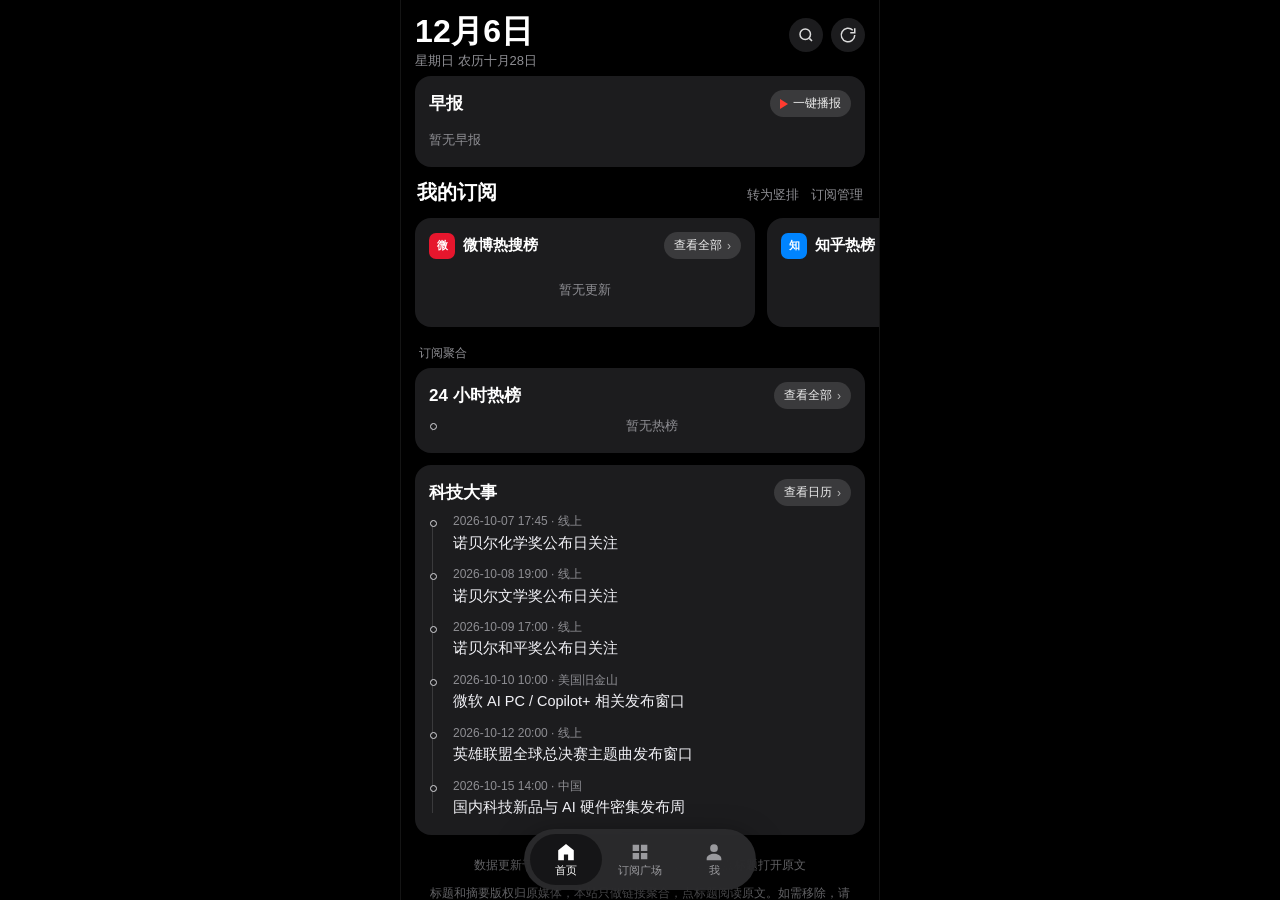
==== commit a5ee6119: "数据刷新 2026-11-27 10:16" ====
--- a/index.html
+++ b/index.html
@@ -986,7 +986,7 @@
     </div>
   </div>
 <script>
-window.INLINE_DATA = {"updatedAt":"2026-11-26T19:07:10.249Z","updatedAtLabel":"2026/11/27 03:07:23","morning":[{"title":"三只松鼠致歉声明","summary":"当前热度 18万。","url":"https://s.weibo.com/weibo?q=%E4%B8%89%E5%8F%AA%E6%9D%BE%E9%BC%A0%E8%87%B4%E6%AD%89%E5%A3%B0%E6%98%8E","hot":"18万","fetchedAt":"2026-11-26T19:07:10.249Z","minsAgo":1,"tags":["综合","微博热搜榜"],"sourceId":"weibo_hot","sourceName":"微博热搜榜"},{"title":"中纪委一天连打三虎","summary":"当前热度 14万。","url":"https://s.weibo.com/weibo?q=%E4%B8%AD%E7%BA%AA%E5%A7%94%E4%B8%80%E5%A4%A9%E8%BF%9E%E6%89%93%E4%B8%89%E8%99%8E","hot":"14万","fetchedAt":"2026-11-26T19:07:10.249Z","minsAgo":4,"tags":["综合","微博热搜榜"],"sourceId":"weibo_hot","sourceName":"微博热搜榜"},{"title":"从5到24看载人航天之路","summary":"当前热度 11万。","url":"https://s.weibo.com/weibo?q=%E4%BB%8E5%E5%88%B024%E7%9C%8B%E8%BD%BD%E4%BA%BA%E8%88%AA%E5%A4%A9%E4%B9%8B%E8%B7%AF","hot":"11万","fetchedAt":"2026-11-26T08:32:40.996Z","minsAgo":7,"tags":["综合","微博热搜榜"],"sourceId":"weibo_hot","sourceName":"微博热搜榜"},{"title":"两地通报女教授介入已婚副校长家庭事件，安大副校长付某、武大曾某某被免职，有哪些值得关注的信息？","summary":"当前热度 1779 万。","url":"https://www.zhihu.com/question/2109373596413818484","hot":"1779 万","fetchedAt":"2026-11-26T19:07:10.249Z","minsAgo":1,"tags":["综合","知乎"],"sourceId":"zhihu_hot","sourceName":"知乎热榜"},{"title":"网友爆料小米 YU7 车型前视摄像头集中故障，行车录像无法录制，前向防碰撞失效，是批次质量问题吗？","summary":"当前热度 519 万。","url":"https://www.zhihu.com/question/2109256447582266632","hot":"519 万","fetchedAt":"2026-11-26T19:07:10.249Z","minsAgo":4,"tags":["综合","知乎"],"sourceId":"zhihu_hot","sourceName":"知乎热榜"},{"title":"魏建军直言很多车企靠国家补贴生存，拿到的补贴比车企盈利还多，该说法有依据吗？","summary":"当前热度 388 万。","url":"https://www.zhihu.com/question/2109295438058870508","hot":"388 万","fetchedAt":"2026-11-26T19:07:10.249Z","minsAgo":7,"tags":["综合","知乎"],"sourceId":"zhihu_hot","sourceName":"知乎热榜"},{"title":"中纪委连打三“虎”","summary":"当前热度 1209.0万。","url":"https://so.toutiao.com/search?keyword=%23%E4%B8%AD%E7%BA%AA%E5%A7%94%E8%BF%9E%E6%89%93%E4%B8%89%E2%80%9C%E8%99%8E%E2%80%9D%23","hot":"1209.0万","fetchedAt":"2026-11-26T19:07:10.249Z","minsAgo":1,"tags":["综合","今日头条"],"sourceId":"toutiao_hot","sourceName":"今日头条热榜"},{"title":"新郎发言落泪 新娘大喊不要哭冷死了","summary":"当前热度 1094.0万。","url":"https://so.toutiao.com/search?keyword=%23%E6%96%B0%E9%83%8E%E5%8F%91%E8%A8%80%E8%90%BD%E6%B3%AA+%E6%96%B0%E5%A8%98%E5%A4%A7%E5%96%8A%E4%B8%8D%E8%A6%81%E5%93%AD%E5%86%B7%E6%AD%BB%E4%BA%86%23","hot":"1094.0万","fetchedAt":"2026-11-26T19:07:10.249Z","minsAgo":4,"tags":["综合","今日头条"],"sourceId":"toutiao_hot","sourceName":"今日头条热榜"},{"title":"一组数据看世界屋脊上的中国速度","summary":"当前热度 989.9万。","url":"https://so.toutiao.com/search?keyword=%23%E4%B8%80%E7%BB%84%E6%95%B0%E6%8D%AE%E7%9C%8B%E4%B8%96%E7%95%8C%E5%B1%8B%E8%84%8A%E4%B8%8A%E7%9A%84%E4%B8%AD%E5%9B%BD%E9%80%9F%E5%BA%A6%23","hot":"989.9万","fetchedAt":"2026-11-26T19:07:10.249Z","minsAgo":7,"tags":["综合","今日头条"],"sourceId":"toutiao_hot","sourceName":"今日头条热榜"},{"title":"高端 GPU“急寻下家”：数千枚英伟达 B300 涌入海外转售市场","summary":"当前热度 80评。","url":"https://m.ithome.com/html/1032547.htm","hot":"80评","fetchedAt":"2026-11-26T08:32:40.996Z","minsAgo":1,"tags":["科技","IT之家"],"sourceId":"ithome_daily","sourceName":"IT之家日榜"}],"timeline":[{"title":"三只松鼠致歉声明","summary":"当前热度 18万。","url":"https://s.weibo.com/weibo?q=%E4%B8%89%E5%8F%AA%E6%9D%BE%E9%BC%A0%E8%87%B4%E6%AD%89%E5%A3%B0%E6%98%8E","hot":"18万","fetchedAt":"2026-11-26T19:07:10.249Z","minsAgo":1,"tags":["综合","微博热搜榜"],"sourceId":"weibo_hot","sourceName":"微博热搜榜"},{"title":"两地通报女教授介入已婚副校长家庭事件，安大副校长付某、武大曾某某被免职，有哪些值得关注的信息？","summary":"当前热度 1779 万。","url":"https://www.zhihu.com/question/2109373596413818484","hot":"1779 万","fetchedAt":"2026-11-26T19:07:10.249Z","minsAgo":1,"tags":["综合","知乎"],"sourceId":"zhihu_hot","sourceName":"知乎热榜"},{"title":"这项目，本王投了！ #精神状态belike #低精力#好家请就位 #超能演剧场2026","summary":"当前热度 王七叶。","url":"https://www.douyin.com/video/7711650599343142585","hot":"王七叶","fetchedAt":"2026-11-26T19:07:10.249Z","minsAgo":1,"tags":["娱乐","抖音"],"sourceId":"douyin_hot","sourceName":"抖音热榜"},{"title":"中纪委连打三“虎”","summary":"当前热度 1209.0万。","url":"https://so.toutiao.com/search?keyword=%23%E4%B8%AD%E7%BA%AA%E5%A7%94%E8%BF%9E%E6%89%93%E4%B8%89%E2%80%9C%E8%99%8E%E2%80%9D%23","hot":"1209.0万","fetchedAt":"2026-11-26T19:07:10.249Z","minsAgo":1,"tags":["综合","今日头条"],"sourceId":"toutiao_hot","sourceName":"今日头条热榜"},{"title":"北大教师右眼被注入工业气体获赔388万：法院顶格适用惩罚性赔偿","summary":"","url":"https://www.thepaper.cn/newsDetail_forward_34563677","fetchedAt":"2026-11-26T19:07:10.249Z","minsAgo":1,"tags":["综合","澎湃新闻"],"sourceId":"thepaper_hot","sourceName":"澎湃新闻热榜"},{"title":"高端 GPU“急寻下家”：数千枚英伟达 B300 涌入海外转售市场","summary":"当前热度 80评。","url":"https://m.ithome.com/html/1032547.htm","hot":"80评","fetchedAt":"2026-11-26T08:32:40.996Z","minsAgo":1,"tags":["科技","IT之家"],"sourceId":"ithome_daily","sourceName":"IT之家日榜"},{"title":"【火影十一年 神临时刻】漩涡鸣人[阳之力]即将登场！","summary":"当前热度 565.8万。","url":"https://www.bilibili.com/video/av117669000909247/","hot":"565.8万","fetchedAt":"2026-11-26T08:32:40.996Z","minsAgo":1,"tags":["娱乐","Bilibili"],"sourceId":"bilibili_hot","sourceName":"Bilibili热门"},{"title":"苹果最终确认！向每位用户最高赔 637 元","summary":"当前热度 10.0万。","url":"https://mp.weixin.qq.com/s?__biz=MzIxNjQzNTM5Mw==&mid=2247507218&idx=1&sn=b5ddaa09e4995ef5b014061de1bb5613#rd","hot":"10.0万","fetchedAt":"2026-11-26T08:32:40.996Z","minsAgo":1,"tags":["科技","微信科技"],"sourceId":"weixin_tech","sourceName":"微信科技热门"},{"title":"8点1氪丨英伟达市值一夜蒸发近9800亿元；福布斯中国辟谣“8万元包上榜”；斗鱼及创始人陈少杰被执行1.9亿余元","summary":"","url":"https://www.36kr.com/p/4085847020153478","fetchedAt":"2026-11-26T08:32:40.996Z","minsAgo":1,"tags":["科技","36氪"],"sourceId":"kr36","sourceName":"36氪热门"},{"title":"黄仁勋杀回来了，英伟达却回不去了","summary":"当前热度 63.8万。","url":"https://www.huxiu.com/article/4907867.html","hot":"63.8万","fetchedAt":"2026-11-26T08:32:40.996Z","minsAgo":1,"tags":["科技","虎嗅"],"sourceId":"huxiu","sourceName":"虎嗅精选"},{"title":"派评 | 近期值得关注的 App","summary":"当前热度 少数派编辑部。","url":"https://sspai.com/post/119438","hot":"少数派编辑部","fetchedAt":"2026-11-26T19:07:10.249Z","minsAgo":1,"tags":["科技","少数派"],"sourceId":"sspai","sourceName":"少数派"},{"title":"避险情绪主导市场，芯片股领跌拖累标普、纳指三连跌，英伟达跌4%，美元创18个月新高","summary":"当前热度 21.6万。","url":"https://wallstreetcn.com/articles/3785999","hot":"21.6万","fetchedAt":"2026-11-25T23:40:28.523Z","minsAgo":1,"tags":["财经","华尔街见闻"],"sourceId":"wallstreet","sourceName":"华尔街见闻"},{"title":"日本拟于明年秋季选定“副首都”，有何考量？哪个城市最有希望？","summary":"当前热度 之乎者也小鱼儿。","url":"https://new.qq.com/rain/a/20261126Q053MV00","hot":"之乎者也小鱼儿","fetchedAt":"2026-11-26T08:32:40.996Z","minsAgo":1,"tags":["综合","腾讯新闻"],"sourceId":"tencent_hot","sourceName":"腾讯新闻热门"},{"title":"斗破苍穹剧场版 双帝之战​","summary":"","url":"https://movie.douban.com/subject/37471473/","fetchedAt":"2026-11-26T19:07:10.249Z","minsAgo":1,"tags":["娱乐","豆瓣电影"],"sourceId":"douban_movie","sourceName":"豆瓣电影周榜"},{"title":"展现公道正义 彰显大国担当","summary":"当前热度 790.4万。","url":"https://www.baidu.com/s?wd=%E5%B1%95%E7%8E%B0%E5%85%AC%E9%81%93%E6%AD%A3%E4%B9%89+%E5%BD%B0%E6%98%BE%E5%A4%A7%E5%9B%BD%E6%8B%85%E5%BD%93","hot":"790.4万","fetchedAt":"2026-11-26T08:32:40.996Z","minsAgo":1,"tags":["综合","百度热搜"],"sourceId":"baidu_hot","sourceName":"百度热搜"},{"title":"陈吉宁涉嫌严重违纪违法正接受中央纪委国家监委审查调查","summary":"","url":"https://www.yicai.com/news/103452561.html","fetchedAt":"2026-11-26T08:32:40.996Z","minsAgo":1,"tags":["财经","第一财经"],"sourceId":"yicai","sourceName":"第一财经"},{"title":"3千万字设定文档污染DS","summary":"当前热度 240.7W实时讨论。","url":"http://tieba.baidu.com/hottopic/browse/hottopic?topic_id=28370246&topic_name=3%E5%8D%83%E4%B8%87%E5%AD%97%E8%AE%BE%E5%AE%9A%E6%96%87%E6%A1%A3%E6%B1%A1%E6%9F%93DS","hot":"240.7W实时讨论","fetchedAt":"2026-11-26T08:32:40.996Z","minsAgo":1,"tags":["娱乐","贴吧热议"],"sourceId":"tieba_hot","sourceName":"贴吧热议"},{"title":"产品经理的日常 11月26日","summary":"","url":"https://m.okjike.com/originalPosts/6b082d54136b2761c612c76e","fetchedAt":"2026-11-26T19:07:10.249Z","minsAgo":1,"tags":["科技","即刻"],"sourceId":"jike","sourceName":"即刻精选"},{"title":"中纪委一天连打三虎","summary":"当前热度 14万。","url":"https://s.weibo.com/weibo?q=%E4%B8%AD%E7%BA%AA%E5%A7%94%E4%B8%80%E5%A4%A9%E8%BF%9E%E6%89%93%E4%B8%89%E8%99%8E","hot":"14万","fetchedAt":"2026-11-26T19:07:10.249Z","minsAgo":4,"tags":["综合","微博热搜榜"],"sourceId":"weibo_hot","sourceName":"微博热搜榜"},{"title":"网友爆料小米 YU7 车型前视摄像头集中故障，行车录像无法录制，前向防碰撞失效，是批次质量问题吗？","summary":"当前热度 519 万。","url":"https://www.zhihu.com/question/2109256447582266632","hot":"519 万","fetchedAt":"2026-11-26T19:07:10.249Z","minsAgo":4,"tags":["综合","知乎"],"sourceId":"zhihu_hot","sourceName":"知乎热榜"},{"title":"没有人能替代你 我的心永远为你跳动 #遗失的心跳 #段俊 #钢琴","summary":"当前热度 段俊。","url":"https://www.douyin.com/video/7711366494000580947","hot":"段俊","fetchedAt":"2026-11-26T08:32:40.996Z","minsAgo":4,"tags":["娱乐","抖音"],"sourceId":"douyin_hot","sourceName":"抖音热榜"},{"title":"新郎发言落泪 新娘大喊不要哭冷死了","summary":"当前热度 1094.0万。","url":"https://so.toutiao.com/search?keyword=%23%E6%96%B0%E9%83%8E%E5%8F%91%E8%A8%80%E8%90%BD%E6%B3%AA+%E6%96%B0%E5%A8%98%E5%A4%A7%E5%96%8A%E4%B8%8D%E8%A6%81%E5%93%AD%E5%86%B7%E6%AD%BB%E4%BA%86%23","hot":"1094.0万","fetchedAt":"2026-11-26T19:07:10.249Z","minsAgo":4,"tags":["综合","今日头条"],"sourceId":"toutiao_hot","sourceName":"今日头条热榜"},{"title":"6G要来了！三部委：到2030年建成性能领先的新一代通信网","summary":"","url":"https://www.thepaper.cn/newsDetail_forward_34561757","fetchedAt":"2026-11-26T08:32:40.996Z","minsAgo":4,"tags":["综合","澎湃新闻"],"sourceId":"thepaper_hot","sourceName":"澎湃新闻热榜"},{"title":"格力电器董明珠、长城汽车魏建军痛斥恶意挖人：培养 10 多年的人才被轻易挖走，对企业是严重损失","summary":"当前热度 281评。","url":"https://m.ithome.com/html/1032937.htm","hot":"281评","fetchedAt":"2026-11-26T19:07:10.249Z","minsAgo":4,"tags":["科技","IT之家"],"sourceId":"ithome_daily","sourceName":"IT之家日榜"},{"title":"“别人过得好 你就要扣自己的分吗”","summary":"当前热度 413.3万。","url":"https://www.bilibili.com/video/av117663481207183/","hot":"413.3万","fetchedAt":"2026-11-26T08:32:40.996Z","minsAgo":4,"tags":["娱乐","Bilibili"],"sourceId":"bilibili_hot","sourceName":"Bilibili热门"},{"title":"恭喜当年办了ETC的车主","summary":"当前热度 10.0万。","url":"https://mp.weixin.qq.com/s?__biz=MzYyMTgyMTQ0MA==&mid=2247485786&idx=1&sn=ba79dc5d680ac9de53538141a2773856#rd","hot":"10.0万","fetchedAt":"2026-11-26T08:32:40.996Z","minsAgo":4,"tags":["科技","微信科技"],"sourceId":"weixin_tech","sourceName":"微信科技热门"},{"title":"A社曝光了一份AI整顿职场魔幻实录，请甩给你那位沉迷AI提效的老板","summary":"","url":"https://www.36kr.com/p/4085842489731719","fetchedAt":"2026-11-26T08:32:40.996Z","minsAgo":4,"tags":["科技","36氪"],"sourceId":"kr36","sourceName":"36氪热门"},{"title":"1280000000000美元，Anthropic一夜杀疯","summary":"当前热度 45.9万。","url":"https://www.huxiu.com/article/4907024.html","hot":"45.9万","fetchedAt":"2026-11-26T08:32:40.996Z","minsAgo":4,"tags":["科技","虎嗅"],"sourceId":"huxiu","sourceName":"虎嗅精选"},{"title":"养鱼更省心，造景更自由：米家智能鱼缸 2 Pro 体验","summary":"当前热度 ElijahLee。","url":"https://sspai.com/post/119023","hot":"ElijahLee","fetchedAt":"2026-11-26T19:07:10.249Z","minsAgo":4,"tags":["科技","少数派"],"sourceId":"sspai","sourceName":"少数派"},{"title":"沃什：美联储正为三种AI影响制定预案，若泡沫破裂，或引发股市走弱并拖累经济与就业","summary":"当前热度 16.2万。","url":"https://wallstreetcn.com/articles/3786043","hot":"16.2万","fetchedAt":"2026-11-26T08:32:40.996Z","minsAgo":4,"tags":["财经","华尔街见闻"],"sourceId":"wallstreet","sourceName":"华尔街见闻"},{"title":"疑似17岁少年驾车撞亡两名骑行者，逝者家属称司机涉嫌醉驾逃逸，车上4人弃车离开，涉事司机可能要负什么责任？同车人要担责吗？","summary":"当前热度 木糠。","url":"https://new.qq.com/rain/a/20261125Q0GIGZ00","hot":"木糠","fetchedAt":"2026-11-26T08:32:40.996Z","minsAgo":4,"tags":["综合","腾讯新闻"],"sourceId":"tencent_hot","sourceName":"腾讯新闻热门"},{"title":"另一个妈妈","summary":"当前热度 5。","url":"https://movie.douban.com/subject/37317907/","hot":"5","fetchedAt":"2026-11-26T08:32:40.996Z","minsAgo":4,"tags":["娱乐","豆瓣电影"],"sourceId":"douban_movie","sourceName":"豆瓣电影周榜"},{"title":"今晚国内油价下调","summary":"当前热度 780.9万。","url":"https://www.baidu.com/s?wd=%E4%BB%8A%E6%99%9A%E5%9B%BD%E5%86%85%E6%B2%B9%E4%BB%B7%E4%B8%8B%E8%B0%83","hot":"780.9万","fetchedAt":"2026-11-26T08:32:40.996Z","minsAgo":4,"tags":["综合","百度热搜"],"sourceId":"baidu_hot","sourceName":"百度热搜"},{"title":"90后数学家宣称与Claude证明黎曼猜想，百年数学难题迎来AI解法？","summary":"","url":"https://www.yicai.com/news/103448932.html","fetchedAt":"2026-11-25T23:40:28.523Z","minsAgo":4,"tags":["财经","第一财经"],"sourceId":"yicai","sourceName":"第一财经"},{"title":"Ming复出老RNG再聚首","summary":"当前热度 168.8W实时讨论。","url":"http://tieba.baidu.com/hottopic/browse/hottopic?topic_id=28370323&topic_name=Ming%E5%A4%8D%E5%87%BA%E8%80%81RNG%E5%86%8D%E8%81%9A%E9%A6%96","hot":"168.8W实时讨论","fetchedAt":"2026-11-26T19:07:10.249Z","minsAgo":4,"tags":["娱乐","贴吧热议"],"sourceId":"tieba_hot","sourceName":"贴吧热议"},{"title":"产品经理的日常 11月26日","summary":"","url":"https://m.okjike.com/originalPosts/6b0817ad38389f5993f5d535","fetchedAt":"2026-11-26T19:07:10.249Z","minsAgo":4,"tags":["科技","即刻"],"sourceId":"jike","sourceName":"即刻精选"},{"title":"从5到24看载人航天之路","summary":"当前热度 11万。","url":"https://s.weibo.com/weibo?q=%E4%BB%8E5%E5%88%B024%E7%9C%8B%E8%BD%BD%E4%BA%BA%E8%88%AA%E5%A4%A9%E4%B9%8B%E8%B7%AF","hot":"11万","fetchedAt":"2026-11-26T08:32:40.996Z","minsAgo":7,"tags":["综合","微博热搜榜"],"sourceId":"weibo_hot","sourceName":"微博热搜榜"},{"title":"魏建军直言很多车企靠国家补贴生存，拿到的补贴比车企盈利还多，该说法有依据吗？","summary":"当前热度 388 万。","url":"https://www.zhihu.com/question/2109295438058870508","hot":"388 万","fetchedAt":"2026-11-26T19:07:10.249Z","minsAgo":7,"tags":["综合","知乎"],"sourceId":"zhihu_hot","sourceName":"知乎热榜"},{"title":"闺蜜 你今天美晕啦#赵露思#葛栗","summary":"当前热度 单眼皮的小黄豆🌕。","url":"https://www.douyin.com/video/7711687064412064746","hot":"单眼皮的小黄豆🌕","fetchedAt":"2026-11-26T08:32:40.996Z","minsAgo":7,"tags":["娱乐","抖音"],"sourceId":"douyin_hot","sourceName":"抖音热榜"},{"title":"一组数据看世界屋脊上的中国速度","summary":"当前热度 989.9万。","url":"https://so.toutiao.com/search?keyword=%23%E4%B8%80%E7%BB%84%E6%95%B0%E6%8D%AE%E7%9C%8B%E4%B8%96%E7%95%8C%E5%B1%8B%E8%84%8A%E4%B8%8A%E7%9A%84%E4%B8%AD%E5%9B%BD%E9%80%9F%E5%BA%A6%23","hot":"989.9万","fetchedAt":"2026-11-26T19:07:10.249Z","minsAgo":7,"tags":["综合","今日头条"],"sourceId":"toutiao_hot","sourceName":"今日头条热榜"}],"techEvents":[{"time":"2026-10-07 17:45","place":"线上","title":"诺贝尔化学奖公布日关注"},{"time":"2026-10-08 19:00","place":"线上","title":"诺贝尔文学奖公布日关注"},{"time":"2026-10-09 17:00","place":"线上","title":"诺贝尔和平奖公布日关注"},{"time":"2026-10-10 10:00","place":"美国旧金山","title":"微软 AI PC / Copilot+ 相关发布窗口"},{"time":"2026-10-12 20:00","place":"线上","title":"英雄联盟全球总决赛主题曲发布窗口"},{"time":"2026-10-15 14:00","place":"中国","title":"国内科技新品与 AI 硬件密集发布周"}],"sources":[{"id":"weibo_hot","name":"微博热搜榜","cat":"综合","color":"#e6162d","icon":"微","defaultOn":true,"live":true,"status":"ok","updatedAt":"2026-11-26T19:07:10.249Z","todayCount":10,"items":[{"title":"三只松鼠致歉声明","summary":"当前热度 18万。","url":"https://s.weibo.com/weibo?q=%E4%B8%89%E5%8F%AA%E6%9D%BE%E9%BC%A0%E8%87%B4%E6%AD%89%E5%A3%B0%E6%98%8E","hot":"18万","fetchedAt":"2026-11-26T19:07:10.249Z","minsAgo":1,"tags":["综合","微博热搜榜"]},{"title":"中纪委一天连打三虎","summary":"当前热度 14万。","url":"https://s.weibo.com/weibo?q=%E4%B8%AD%E7%BA%AA%E5%A7%94%E4%B8%80%E5%A4%A9%E8%BF%9E%E6%89%93%E4%B8%89%E8%99%8E","hot":"14万","fetchedAt":"2026-11-26T19:07:10.249Z","minsAgo":4,"tags":["综合","微博热搜榜"]},{"title":"从5到24看载人航天之路","summary":"当前热度 11万。","url":"https://s.weibo.com/weibo?q=%E4%BB%8E5%E5%88%B024%E7%9C%8B%E8%BD%BD%E4%BA%BA%E8%88%AA%E5%A4%A9%E4%B9%8B%E8%B7%AF","hot":"11万","fetchedAt":"2026-11-26T08:32:40.996Z","minsAgo":7,"tags":["综合","微博热搜榜"]},{"title":"9系之上唯有世家","summary":"当前热度 11万。","url":"https://s.weibo.com/weibo?q=9%E7%B3%BB%E4%B9%8B%E4%B8%8A%E5%94%AF%E6%9C%89%E4%B8%96%E5%AE%B6","hot":"11万","fetchedAt":"2026-11-26T19:07:10.249Z","minsAgo":10,"tags":["综合","微博热搜榜"]},{"title":"厉娜远远没有麦琳承受的多","summary":"当前热度 11万。","url":"https://s.weibo.com/weibo?q=%E5%8E%89%E5%A8%9C%E8%BF%9C%E8%BF%9C%E6%B2%A1%E6%9C%89%E9%BA%A6%E7%90%B3%E6%89%BF%E5%8F%97%E7%9A%84%E5%A4%9A","hot":"11万","fetchedAt":"2026-11-26T19:07:10.249Z","minsAgo":13,"tags":["综合","微博热搜榜"]},{"title":"算了吧许飞别爱了","summary":"当前热度 11万。","url":"https://s.weibo.com/weibo?q=%E7%AE%97%E4%BA%86%E5%90%A7%E8%AE%B8%E9%A3%9E%E5%88%AB%E7%88%B1%E4%BA%86","hot":"11万","fetchedAt":"2026-11-26T19:07:10.249Z","minsAgo":16,"tags":["综合","微博热搜榜"]},{"title":"U17国足8比0斐济","summary":"当前热度 10万。","url":"https://s.weibo.com/weibo?q=U17%E5%9B%BD%E8%B6%B38%E6%AF%940%E6%96%90%E6%B5%8E","hot":"10万","fetchedAt":"2026-11-26T19:07:10.249Z","minsAgo":19,"tags":["综合","微博热搜榜"]},{"title":"引望发布辅助驾驶新品牌星驰","summary":"当前热度 9万。","url":"https://s.weibo.com/weibo?q=%E5%BC%95%E6%9C%9B%E5%8F%91%E5%B8%83%E8%BE%85%E5%8A%A9%E9%A9%BE%E9%A9%B6%E6%96%B0%E5%93%81%E7%89%8C%E6%98%9F%E9%A9%B0","hot":"9万","fetchedAt":"2026-11-26T19:07:10.249Z","minsAgo":22,"tags":["综合","微博热搜榜"]},{"title":"Angelababy雷霆高光","summary":"当前热度 9万。","url":"https://s.weibo.com/weibo?q=Angelababy%E9%9B%B7%E9%9C%86%E9%AB%98%E5%85%89","hot":"9万","fetchedAt":"2026-11-26T19:07:10.249Z","minsAgo":25,"tags":["综合","微博热搜榜"]},{"title":"胡明轩 中国男篮","summary":"当前热度 9万。","url":"https://s.weibo.com/weibo?q=%E8%83%A1%E6%98%8E%E8%BD%A9+%E4%B8%AD%E5%9B%BD%E7%94%B7%E7%AF%AE","hot":"9万","fetchedAt":"2026-11-26T19:07:10.249Z","minsAgo":28,"tags":["综合","微博热搜榜"]}]},{"id":"zhihu_hot","name":"知乎热榜","cat":"综合","color":"#0084ff","icon":"知","defaultOn":true,"live":true,"status":"ok","updatedAt":"2026-11-26T19:07:10.249Z","todayCount":10,"items":[{"title":"两地通报女教授介入已婚副校长家庭事件，安大副校长付某、武大曾某某被免职，有哪些值得关注的信息？","summary":"当前热度 1779 万。","url":"https://www.zhihu.com/question/2109373596413818484","hot":"1779 万","fetchedAt":"2026-11-26T19:07:10.249Z","minsAgo":1,"tags":["综合","知乎"]},{"title":"网友爆料小米 YU7 车型前视摄像头集中故障，行车录像无法录制，前向防碰撞失效，是批次质量问题吗？","summary":"当前热度 519 万。","url":"https://www.zhihu.com/question/2109256447582266632","hot":"519 万","fetchedAt":"2026-11-26T19:07:10.249Z","minsAgo":4,"tags":["综合","知乎"]},{"title":"魏建军直言很多车企靠国家补贴生存，拿到的补贴比车企盈利还多，该说法有依据吗？","summary":"当前热度 388 万。","url":"https://www.zhihu.com/question/2109295438058870508","hot":"388 万","fetchedAt":"2026-11-26T19:07:10.249Z","minsAgo":7,"tags":["综合","知乎"]},{"title":"U17 世界杯男足小组赛，中国 U17 男足 8-0 斐济 U17 男足，如何评价本场比赛？","summary":"当前热度 321 万。","url":"https://www.zhihu.com/question/2109332098678879742","hot":"321 万","fetchedAt":"2026-11-26T19:07:10.249Z","minsAgo":10,"tags":["综合","知乎"]},{"title":"「画地为牢」正片播出，厉娜称许飞影响了自己的发展，和许飞沟通非常困难，她们之间的沟通到底有什么问题？","summary":"当前热度 310 万。","url":"https://www.zhihu.com/question/2109280067545031629","hot":"310 万","fetchedAt":"2026-11-26T19:07:10.249Z","minsAgo":13,"tags":["综合","知乎"]},{"title":"业主搜索发现有 WiFi 名诅咒自家 8 岁孩子，怀疑是楼下邻居所为，该如何合法维权？","summary":"当前热度 289 万。","url":"https://www.zhihu.com/question/2108982413300864900","hot":"289 万","fetchedAt":"2026-11-26T19:07:10.249Z","minsAgo":16,"tags":["综合","知乎"]},{"title":"男篮世预赛，中国男篮 80-82 不敌沙特阿拉伯男篮，出线形式堪忧，如何评价本场比赛？","summary":"当前热度 239 万。","url":"https://www.zhihu.com/question/2109332292363444639","hot":"239 万","fetchedAt":"2026-11-26T19:07:10.249Z","minsAgo":19,"tags":["综合","知乎"]},{"title":"厦航年利润 7 亿人民币，现在却突然订了 74 亿美元波音飞机，相当 70 年利润，这笔账风险落在谁身上？","summary":"当前热度 182 万。","url":"https://www.zhihu.com/question/2108699823377589259","hot":"182 万","fetchedAt":"2026-11-26T19:07:10.249Z","minsAgo":22,"tags":["综合","知乎"]},{"title":"《英雄联盟电竞经理》宣布将于 27 年 1 月份停服，如何评价这款游戏的运营历程？","summary":"当前热度 173 万。","url":"https://www.zhihu.com/question/2109279912733270265","hot":"173 万","fetchedAt":"2026-11-26T19:07:10.249Z","minsAgo":25,"tags":["综合","知乎"]},{"title":"如何看待北大、清华在密云、通州新建校区而不落户雄安？","summary":"当前热度 169 万。","url":"https://www.zhihu.com/question/2103097723176198477","hot":"169 万","fetchedAt":"2026-11-26T19:07:10.249Z","minsAgo":28,"tags":["综合","知乎"]}]},{"id":"douyin_hot","name":"抖音热榜","cat":"娱乐","color":"#111111","icon":"抖","defaultOn":false,"live":true,"status":"ok","updatedAt":"2026-11-26T19:07:10.249Z","todayCount":8,"items":[{"title":"这项目，本王投了！ #精神状态belike #低精力#好家请就位 #超能演剧场2026","summary":"当前热度 王七叶。","url":"https://www.douyin.com/video/7711650599343142585","hot":"王七叶","fetchedAt":"2026-11-26T19:07:10.249Z","minsAgo":1,"tags":["娱乐","抖音"]},{"title":"没有人能替代你 我的心永远为你跳动 #遗失的心跳 #段俊 #钢琴","summary":"当前热度 段俊。","url":"https://www.douyin.com/video/7711366494000580947","hot":"段俊","fetchedAt":"2026-11-26T08:32:40.996Z","minsAgo":4,"tags":["娱乐","抖音"]},{"title":"闺蜜 你今天美晕啦#赵露思#葛栗","summary":"当前热度 单眼皮的小黄豆🌕。","url":"https://www.douyin.com/video/7711687064412064746","hot":"单眼皮的小黄豆🌕","fetchedAt":"2026-11-26T08:32:40.996Z","minsAgo":7,"tags":["娱乐","抖音"]},{"title":"饭店的寒假工，工资5000包括啥？","summary":"当前热度 周小闹。","url":"https://www.douyin.com/video/7711688417125955314","hot":"周小闹","fetchedAt":"2026-11-26T08:32:40.996Z","minsAgo":10,"tags":["娱乐","抖音"]},{"title":"小时候以为的事情 #劣质特效","summary":"当前热度 西维西师傅。","url":"https://www.douyin.com/video/7711687488984636010","hot":"西维西师傅","fetchedAt":"2026-11-26T08:32:40.996Z","minsAgo":13,"tags":["娱乐","抖音"]},{"title":"《OK了老铁们》第三集 大山的孩子 下 #OK了老铁们 #陈泽 #好事成真 #自制综艺","summary":"当前热度 陈泽.。","url":"https://www.douyin.com/video/7711713103938882852","hot":"陈泽.","fetchedAt":"2026-11-26T08:32:40.996Z","minsAgo":16,"tags":["娱乐","抖音"]},{"title":"狗：不好意思这波我赢了😆@抖音小助手 #萌宠出道计划 #万万想不到","summary":"当前热度 翠花的故事。","url":"https://www.douyin.com/video/7711678136358343275","hot":"翠花的故事","fetchedAt":"2026-11-26T08:32:40.996Z","minsAgo":19,"tags":["娱乐","抖音"]},{"title":"夫妻同心，其利断金！ #情侣日常 #家庭日常 #搞笑 #抽象","summary":"当前热度 瑶瑶不可及。","url":"https://www.douyin.com/video/7711660172933877042","hot":"瑶瑶不可及","fetchedAt":"2026-11-26T08:32:40.996Z","minsAgo":22,"tags":["娱乐","抖音"]}]},{"id":"toutiao_hot","name":"今日头条热榜","cat":"综合","color":"#f04142","icon":"头","defaultOn":true,"live":true,"status":"ok","updatedAt":"2026-11-26T19:07:10.249Z","todayCount":10,"items":[{"title":"中纪委连打三“虎”","summary":"当前热度 1209.0万。","url":"https://so.toutiao.com/search?keyword=%23%E4%B8%AD%E7%BA%AA%E5%A7%94%E8%BF%9E%E6%89%93%E4%B8%89%E2%80%9C%E8%99%8E%E2%80%9D%23","hot":"1209.0万","fetchedAt":"2026-11-26T19:07:10.249Z","minsAgo":1,"tags":["综合","今日头条"]},{"title":"新郎发言落泪 新娘大喊不要哭冷死了","summary":"当前热度 1094.0万。","url":"https://so.toutiao.com/search?keyword=%23%E6%96%B0%E9%83%8E%E5%8F%91%E8%A8%80%E8%90%BD%E6%B3%AA+%E6%96%B0%E5%A8%98%E5%A4%A7%E5%96%8A%E4%B8%8D%E8%A6%81%E5%93%AD%E5%86%B7%E6%AD%BB%E4%BA%86%23","hot":"1094.0万","fetchedAt":"2026-11-26T19:07:10.249Z","minsAgo":4,"tags":["综合","今日头条"]},{"title":"一组数据看世界屋脊上的中国速度","summary":"当前热度 989.9万。","url":"https://so.toutiao.com/search?keyword=%23%E4%B8%80%E7%BB%84%E6%95%B0%E6%8D%AE%E7%9C%8B%E4%B8%96%E7%95%8C%E5%B1%8B%E8%84%8A%E4%B8%8A%E7%9A%84%E4%B8%AD%E5%9B%BD%E9%80%9F%E5%BA%A6%23","hot":"989.9万","fetchedAt":"2026-11-26T19:07:10.249Z","minsAgo":7,"tags":["综合","今日头条"]},{"title":"遭举报的武大女教授已被免职","summary":"当前热度 895.7万。","url":"https://so.toutiao.com/search?keyword=%23%E9%81%AD%E4%B8%BE%E6%8A%A5%E7%9A%84%E6%AD%A6%E5%A4%A7%E5%A5%B3%E6%95%99%E6%8E%88%E5%B7%B2%E8%A2%AB%E5%85%8D%E8%81%8C%23","hot":"895.7万","fetchedAt":"2026-11-26T19:07:10.249Z","minsAgo":10,"tags":["综合","今日头条"]},{"title":"董明珠回应不招留学生争议","summary":"当前热度 733.3万。","url":"https://so.toutiao.com/search?keyword=%23%E8%91%A3%E6%98%8E%E7%8F%A0%E5%9B%9E%E5%BA%94%E4%B8%8D%E6%8B%9B%E7%95%99%E5%AD%A6%E7%94%9F%E4%BA%89%E8%AE%AE%23","hot":"733.3万","fetchedAt":"2026-11-26T19:07:10.249Z","minsAgo":13,"tags":["综合","今日头条"]},{"title":"75岁正部级蔡赴朝被开除党籍","summary":"当前热度 663.5万。","url":"https://so.toutiao.com/search?keyword=%2375%E5%B2%81%E6%AD%A3%E9%83%A8%E7%BA%A7%E8%94%A1%E8%B5%B4%E6%9C%9D%E8%A2%AB%E5%BC%80%E9%99%A4%E5%85%9A%E7%B1%8D%23","hot":"663.5万","fetchedAt":"2026-11-26T19:07:10.249Z","minsAgo":16,"tags":["综合","今日头条"]},{"title":"俄空天军副总司令被捕","summary":"当前热度 491.6万。","url":"https://so.toutiao.com/search?keyword=%23%E4%BF%84%E7%A9%BA%E5%A4%A9%E5%86%9B%E5%89%AF%E6%80%BB%E5%8F%B8%E4%BB%A4%E8%A2%AB%E6%8D%95%23","hot":"491.6万","fetchedAt":"2026-11-26T19:07:10.249Z","minsAgo":19,"tags":["综合","今日头条"]},{"title":"董明珠：汽车产业害虫该灭就灭","summary":"当前热度 402.5万。","url":"https://so.toutiao.com/search?keyword=%23%E8%91%A3%E6%98%8E%E7%8F%A0%EF%BC%9A%E6%B1%BD%E8%BD%A6%E4%BA%A7%E4%B8%9A%E5%AE%B3%E8%99%AB%E8%AF%A5%E7%81%AD%E5%B0%B1%E7%81%AD%23","hot":"402.5万","fetchedAt":"2026-11-26T19:07:10.249Z","minsAgo":22,"tags":["综合","今日头条"]},{"title":"美团和淘宝闪购全面取消超时扣款处罚","summary":"当前热度 329.5万。","url":"https://so.toutiao.com/search?keyword=%23%E7%BE%8E%E5%9B%A2%E5%92%8C%E6%B7%98%E5%AE%9D%E9%97%AA%E8%B4%AD%E5%85%A8%E9%9D%A2%E5%8F%96%E6%B6%88%E8%B6%85%E6%97%B6%E6%89%A3%E6%AC%BE%E5%A4%84%E7%BD%9A%23","hot":"329.5万","fetchedAt":"2026-11-26T19:07:10.249Z","minsAgo":25,"tags":["综合","今日头条"]},{"title":"谷爱凌发文致歉","summary":"当前热度 298.1万。","url":"https://so.toutiao.com/search?keyword=%23%E8%B0%B7%E7%88%B1%E5%87%8C%E5%8F%91%E6%96%87%E8%87%B4%E6%AD%89%23","hot":"298.1万","fetchedAt":"2026-11-26T19:07:10.249Z","minsAgo":28,"tags":["综合","今日头条"]}]},{"id":"thepaper_hot","name":"澎湃新闻热榜","cat":"综合","color":"#e60012","icon":"湃","defaultOn":false,"live":true,"status":"ok","updatedAt":"2026-11-26T19:07:10.249Z","todayCount":10,"items":[{"title":"北大教师右眼被注入工业气体获赔388万：法院顶格适用惩罚性赔偿","summary":"","url":"https://www.thepaper.cn/newsDetail_forward_34563677","fetchedAt":"2026-11-26T19:07:10.249Z","minsAgo":1,"tags":["综合","澎湃新闻"]},{"title":"6G要来了！三部委：到2030年建成性能领先的新一代通信网","summary":"","url":"https://www.thepaper.cn/newsDetail_forward_34561757","fetchedAt":"2026-11-26T08:32:40.996Z","minsAgo":4,"tags":["综合","澎湃新闻"]},{"title":"境外间谍利用网恋、招聘刺探重要情报，国安部披露案件细节","summary":"","url":"https://www.thepaper.cn/newsDetail_forward_34561433","fetchedAt":"2026-11-26T08:32:40.996Z","minsAgo":7,"tags":["综合","澎湃新闻"]},{"title":"欧方将玉沙集团移出欧盟涉俄出口管制制裁清单，商务部：欢迎","summary":"","url":"https://www.thepaper.cn/newsDetail_forward_34563211","fetchedAt":"2026-11-26T08:32:40.996Z","minsAgo":10,"tags":["综合","澎湃新闻"]},{"title":"怎样评价“70后”作家？王德威在北大发言：下结论为时尚早","summary":"","url":"https://www.thepaper.cn/newsDetail_forward_34558815","fetchedAt":"2026-11-26T19:07:10.249Z","minsAgo":13,"tags":["综合","澎湃新闻"]},{"title":"大学应有的模样｜大学课堂，该如何重新活跃起来","summary":"","url":"https://www.thepaper.cn/newsDetail_forward_34511395","fetchedAt":"2026-11-26T19:07:10.249Z","minsAgo":16,"tags":["综合","澎湃新闻"]},{"title":"拍《两京十五日》的，还是拍《大明王朝》的那个张黎吗？","summary":"","url":"https://www.thepaper.cn/newsDetail_forward_34556999","fetchedAt":"2026-11-26T19:07:10.249Z","minsAgo":19,"tags":["综合","澎湃新闻"]},{"title":"两大减肥药巨头将为明星GLP-1药物添加新警告标签，涉及视力丧失风险","summary":"","url":"https://www.thepaper.cn/newsDetail_forward_34559025","fetchedAt":"2026-11-26T19:07:10.249Z","minsAgo":22,"tags":["综合","澎湃新闻"]},{"title":"马上评｜为正当防卫少年彻底正名：法治绝不委屈被欺凌者","summary":"","url":"https://www.thepaper.cn/newsDetail_forward_34562338","fetchedAt":"2026-11-26T19:07:10.249Z","minsAgo":25,"tags":["综合","澎湃新闻"]},{"title":"王兴兴预测：5-10年内中国机器人产量或超汽车，年产量超2000万台","summary":"","url":"https://www.thepaper.cn/newsDetail_forward_34563169","fetchedAt":"2026-11-26T19:07:10.249Z","minsAgo":28,"tags":["综合","澎湃新闻"]}]},{"id":"xinwen_lianbo","name":"新闻联播速览","cat":"综合","color":"#c8102e","icon":"联","defaultOn":false,"live":false,"status":"unavailable","updatedAt":null,"todayCount":0,"items":[]},{"id":"ithome_daily","name":"IT之家日榜","cat":"科技","color":"#d35400","icon":"IT","defaultOn":true,"live":true,"status":"ok","updatedAt":"2026-11-26T19:07:10.249Z","todayCount":10,"items":[{"title":"高端 GPU“急寻下家”：数千枚英伟达 B300 涌入海外转售市场","summary":"当前热度 80评。","url":"https://m.ithome.com/html/1032547.htm","hot":"80评","fetchedAt":"2026-11-26T08:32:40.996Z","minsAgo":1,"tags":["科技","IT之家"]},{"title":"格力电器董明珠、长城汽车魏建军痛斥恶意挖人：培养 10 多年的人才被轻易挖走，对企业是严重损失","summary":"当前热度 281评。","url":"https://m.ithome.com/html/1032937.htm","hot":"281评","fetchedAt":"2026-11-26T19:07:10.249Z","minsAgo":4,"tags":["科技","IT之家"]},{"title":"过场动画已达 30FPS！民间移植 PC 版《GTA6》游戏突飞猛进，两天从 2FPS 提升到 30FPS","summary":"当前热度 129评。","url":"https://m.ithome.com/html/1032744.htm","hot":"129评","fetchedAt":"2026-11-26T19:07:10.249Z","minsAgo":7,"tags":["科技","IT之家"]},{"title":"长城汽车魏建军称现在汽车贬值速度太离谱，格力电器董明珠回应“有些产业害虫该灭就灭”","summary":"当前热度 199评。","url":"https://m.ithome.com/html/1032746.htm","hot":"199评","fetchedAt":"2026-11-26T19:07:10.249Z","minsAgo":10,"tags":["科技","IT之家"]},{"title":"黎曼猜想 AI 证明代码暴砍 99.5%：只剩 7.6 万行，又是 Anthropic","summary":"当前热度 57评。","url":"https://m.ithome.com/html/1032611.htm","hot":"57评","fetchedAt":"2026-11-26T19:07:10.249Z","minsAgo":13,"tags":["科技","IT之家"]},{"title":"英伟达黄仁勋的“失业 11 天”：曾想骑摩托横穿美国","summary":"当前热度 71评。","url":"https://m.ithome.com/html/1032880.htm","hot":"71评","fetchedAt":"2026-11-26T19:07:10.249Z","minsAgo":16,"tags":["科技","IT之家"]},{"title":"《GTA 6》民间 PC 移植新突破：已能渲染游戏世界，帧率约 5~7 FPS","summary":"当前热度 150评。","url":"https://m.ithome.com/html/1032600.htm","hot":"150评","fetchedAt":"2026-11-26T19:07:10.249Z","minsAgo":19,"tags":["科技","IT之家"]},{"title":"老黄打过工的餐厅：Denny's 庆祝黄仁勋回归英伟达，称“你的专属卡座我们一直留着”","summary":"当前热度 58评。","url":"https://m.ithome.com/html/1032560.htm","hot":"58评","fetchedAt":"2026-11-26T19:07:10.249Z","minsAgo":22,"tags":["科技","IT之家"]},{"title":"苹果 iPhone 18 Pro 等锁屏变“广告牌”：海外多款 App 被反馈违规推送促销通知","summary":"当前热度 109评。","url":"https://m.ithome.com/html/1032761.htm","hot":"109评","fetchedAt":"2026-11-26T19:07:10.249Z","minsAgo":25,"tags":["科技","IT之家"]},{"title":"古尔曼：苹果 MacBook Air 将于 2027-2028 年迎来重大改款，预计搭载 OLED 屏幕","summary":"当前热度 95评。","url":"https://m.ithome.com/html/1032552.htm","hot":"95评","fetchedAt":"2026-11-26T19:07:10.249Z","minsAgo":28,"tags":["科技","IT之家"]}]},{"id":"ithome_flash","name":"IT之家快讯","cat":"科技","color":"#e67e22","icon":"讯","defaultOn":false,"live":true,"status":"ok","updatedAt":"2026-11-26T19:07:10.249Z","todayCount":10,"items":[{"title":"Epic 喜加一：《Bread and Fred》游戏免费领取","summary":"Epic 本周送出的游戏是《Bread and Fred》，下周送出的游戏是《Strange Antiquities》。","url":"https://www.ithome.com/1/033/132.htm","publishedAt":"2026-11-26T16:05:21.000Z","fetchedAt":"2026-11-26T19:07:10.249Z","minsAgo":181,"tags":["科技","IT之家快讯"]},{"title":"瑞士发生五起 AI 智能体网络攻击，电力供水通信系统遭入侵","summary":"据路透社报道，瑞士联邦网络安全局（BACS）周四通报，过去几天瑞士发生五起网络攻击，攻击者使用 AI 智能体针对企业以及关键基础设施运营方发起入侵。IT之家注意到，该局在公告中表示，五起攻击里有四起攻击得手，相关系统遭到入侵。","url":"https://www.ithome.com/1/033/131.htm","publishedAt":"2026-11-26T15:24:56.000Z","fetchedAt":"2026-11-26T19:07:10.249Z","minsAgo":222,"tags":["科技","IT之家快讯"]},{"title":"华为 HarmonyOS 五大技术品牌公开，含鸿蒙星河互联、星盾安全、方舟引擎、小艺、空间计算","summary":"在 2026 HarmonyOS 创新技术沟通会上，华为 HarmonyOS 五大技术品牌正式公开，含鸿蒙星河互联、鸿蒙星盾安全、方舟引擎、鸿蒙智能 &amp; 小艺、鸿蒙空间计算。","url":"https://www.ithome.com/1/033/130.htm","publishedAt":"2026-11-26T15:16:45.000Z","fetchedAt":"2026-11-26T19:07:10.249Z","minsAgo":230,"tags":["科技","IT之家快讯"]},{"title":"宁德时代预告 30#巧克力电池：首发 100kWh 版本，支持实现 3s 级零百加速","summary":"IT之家 11 月 26 日现场消息，在今晚的 2026 华为乾崑生态大会上，华为智能汽车解决方案 BU CEO 靳玉志正式官宣华为乾崑智驾 × 宁德时代巧克力换电达成合作，并发布了智能补能解决方案。","url":"https://www.ithome.com/1/033/129.htm","publishedAt":"2026-11-26T15:10:43.000Z","fetchedAt":"2026-11-26T19:07:10.249Z","minsAgo":236,"tags":["科技","IT之家快讯"]},{"title":"阿维塔陈卓：已有超过 5000 名华为员工自费成为阿维塔车主","summary":"IT之家 11 月 26 日现场消息，在今晚的 2026 华为乾崑生态大会上，阿维塔科技董事长陈卓登台，分享了与华为合作的历程。陈卓在现场透露了一组数据： 已有超过 5000 名华为员工自费成为阿维塔车主 。","url":"https://www.ithome.com/1/033/128.htm","publishedAt":"2026-11-26T15:01:49.000Z","fetchedAt":"2026-11-26T19:07:10.249Z","minsAgo":245,"tags":["科技","IT之家快讯"]},{"title":"《仁王 3 完全版》将于明年 1 月 28 日发售：收录两款付费游戏 DLC，还将登陆微软 XBOX 平台","summary":"光荣特库摩（Koei）宣布旗下游戏《仁王 3 完全版（NIOH 3 Complete Edition）》将于 2027 年 1 月 28 日发售，该版本主要还收录了付费 DLC 第一弹“庆安地狱变”与第二弹“天草大乱”，还将登陆 XBOX…","url":"https://www.ithome.com/1/033/127.htm","publishedAt":"2026-11-26T15:01:06.000Z","fetchedAt":"2026-11-26T19:07:10.249Z","minsAgo":246,"tags":["科技","IT之家快讯"]},{"title":"因隐私问题，荷兰多个组织要求法院叫停 Meta 智能眼镜销售","summary":"据路透社报道，荷兰多家消费者与数字权益组织于周四向法院提出申请，要求叫停 Meta 旗下 AI 智能眼镜在荷兰的销售。原告方主张，这款眼镜允许佩戴者在他人不知情的情况下进行拍摄，违反了欧洲隐私法规。","url":"https://www.ithome.com/1/033/126.htm","publishedAt":"2026-11-26T14:59:17.000Z","fetchedAt":"2026-11-26T19:07:10.249Z","minsAgo":247,"tags":["科技","IT之家快讯"]},{"title":"腾讯用 AI 挑战药物研发领域前沿难题：成果登 Nature，在减重降糖、肿瘤免疫方向完成验证","summary":"腾讯今日宣布，11 月 25 日，腾讯生命科学实验室的一项 AI for Science 研究成果，正式以第一单位登上《Nature》主刊。据介绍， 腾讯用 AI 挑战了药物研发领域的一个前沿难题：高活性双靶点治疗性多肽的从头设计 。","url":"https://www.ithome.com/1/033/125.htm","publishedAt":"2026-11-26T14:58:09.000Z","fetchedAt":"2026-11-26T19:07:10.249Z","minsAgo":249,"tags":["科技","IT之家快讯"]},{"title":"华为：乾崑智驾和星驰辅助驾驶二者在具体功能和体验方面会有所差异","summary":"在今晚的 2026 华为乾崑生态大会上， 华为智能汽车解决方案 BU CEO 靳玉志正式发布了华为星驰辅助驾驶系统 。","url":"https://www.ithome.com/1/033/124.htm","publishedAt":"2026-11-26T14:50:19.000Z","fetchedAt":"2026-11-26T19:07:10.249Z","minsAgo":256,"tags":["科技","IT之家快讯"]},{"title":"社交平台 X 正式推出面向 13~17 岁青少年的家长控制功能","summary":"社交平台 X 北京时间今日正式宣布推出面向 13~17 岁青少年的家长控制功能。该平台此前已对这类账号默认启用受保护模式 。","url":"https://www.ithome.com/1/033/123.htm","publishedAt":"2026-11-26T14:44:23.000Z","fetchedAt":"2026-11-26T19:07:10.249Z","minsAgo":262,"tags":["科技","IT之家快讯"]}]},{"id":"bilibili_hot","name":"Bilibili热门","cat":"娱乐","color":"#fb7299","icon":"B","defaultOn":false,"live":true,"status":"ok","updatedAt":"2026-11-26T19:07:10.249Z","todayCount":10,"items":[{"title":"【火影十一年 神临时刻】漩涡鸣人[阳之力]即将登场！","summary":"当前热度 565.8万。","url":"https://www.bilibili.com/video/av117669000909247/","hot":"565.8万","fetchedAt":"2026-11-26T08:32:40.996Z","minsAgo":1,"tags":["娱乐","Bilibili"]},{"title":"“别人过得好 你就要扣自己的分吗”","summary":"当前热度 413.3万。","url":"https://www.bilibili.com/video/av117663481207183/","hot":"413.3万","fetchedAt":"2026-11-26T08:32:40.996Z","minsAgo":4,"tags":["娱乐","Bilibili"]},{"title":"你从未见过的硬核开箱视频！","summary":"当前热度 179.0万。","url":"https://www.bilibili.com/video/av117663900632756/","hot":"179.0万","fetchedAt":"2026-11-25T23:40:28.523Z","minsAgo":7,"tags":["娱乐","Bilibili"]},{"title":"当我用AI续写爱情公寓4关谷悠悠婚礼【AI全民制作人】","summary":"当前热度 1072.4万。","url":"https://www.bilibili.com/video/av117644908825124/","hot":"1072.4万","fetchedAt":"2026-11-25T23:40:28.523Z","minsAgo":10,"tags":["娱乐","Bilibili"]},{"title":"《绝区零》挽昼角色展示 | 日陨之前","summary":"当前热度 225.9万。","url":"https://www.bilibili.com/video/av117669269412589/","hot":"225.9万","fetchedAt":"2026-11-25T23:40:28.523Z","minsAgo":13,"tags":["娱乐","Bilibili"]},{"title":"去了一趟纽约。","summary":"当前热度 264.3万。","url":"https://www.bilibili.com/video/av117676584345150/","hot":"264.3万","fetchedAt":"2026-11-26T19:07:10.249Z","minsAgo":16,"tags":["娱乐","Bilibili"]},{"title":"游戏自由度太高也不是什么好事","summary":"当前热度 582.4万。","url":"https://www.bilibili.com/video/av117664169072414/","hot":"582.4万","fetchedAt":"2026-11-25T23:40:28.523Z","minsAgo":19,"tags":["娱乐","Bilibili"]},{"title":"“为人民服务”","summary":"当前热度 92.7万。","url":"https://www.bilibili.com/video/av117671198855602/","hot":"92.7万","fetchedAt":"2026-11-26T19:07:10.249Z","minsAgo":22,"tags":["娱乐","Bilibili"]},{"title":"153分钟超长大合集！【末日来临，我从吃丧尸开始成神！】第1季+第2季完整版【AI全民制作人】","summary":"当前热度 189.3万。","url":"https://www.bilibili.com/video/av117666081670539/","hot":"189.3万","fetchedAt":"2026-11-26T19:07:10.249Z","minsAgo":25,"tags":["娱乐","Bilibili"]},{"title":"同样是水果腌肉 为啥有人是“国宴” 有人是大型翻车现场？【主播说三农】","summary":"当前热度 341.9万。","url":"https://www.bilibili.com/video/av117666064963023/","hot":"341.9万","fetchedAt":"2026-11-26T19:07:10.249Z","minsAgo":28,"tags":["娱乐","Bilibili"]}]},{"id":"weixin_tech","name":"微信科技热门","cat":"科技","color":"#07c160","icon":"微","defaultOn":false,"live":true,"status":"ok","updatedAt":"2026-11-26T19:07:10.249Z","todayCount":10,"items":[{"title":"苹果最终确认！向每位用户最高赔 637 元","summary":"当前热度 10.0万。","url":"https://mp.weixin.qq.com/s?__biz=MzIxNjQzNTM5Mw==&mid=2247507218&idx=1&sn=b5ddaa09e4995ef5b014061de1bb5613#rd","hot":"10.0万","fetchedAt":"2026-11-26T08:32:40.996Z","minsAgo":1,"tags":["科技","微信科技"]},{"title":"恭喜当年办了ETC的车主","summary":"当前热度 10.0万。","url":"https://mp.weixin.qq.com/s?__biz=MzYyMTgyMTQ0MA==&mid=2247485786&idx=1&sn=ba79dc5d680ac9de53538141a2773856#rd","hot":"10.0万","fetchedAt":"2026-11-26T08:32:40.996Z","minsAgo":4,"tags":["科技","微信科技"]},{"title":"名古屋亚运会 | 韩国男篮67-57战胜日本拿下金牌，中国队收获第四，历史第二差战绩","summary":"当前热度 10.0万。","url":"https://mp.weixin.qq.com/s?__biz=Mzk4ODg5MzE2Ng==&mid=2247484728&idx=1&sn=b48a0e9afac355217c836dd8e87f1cbc#rd","hot":"10.0万","fetchedAt":"2026-11-26T08:32:40.996Z","minsAgo":7,"tags":["科技","微信科技"]},{"title":"83年，43岁，钱难挣，新的攀比风已经出现了","summary":"当前热度 10.0万。","url":"https://mp.weixin.qq.com/s?__biz=MjM5MDA5ODg5NQ==&mid=2449662392&idx=1&sn=2ddae15ab4851c126142e9fc95397618#rd","hot":"10.0万","fetchedAt":"2026-11-26T08:32:40.996Z","minsAgo":10,"tags":["科技","微信科技"]},{"title":"今日有梗：我今年三十五了，谈了五个男朋友，不怕你们笑话，基本都同居过。我先说一句实在话：三十五了，没结过婚，谈过五段恋爱，每一段","summary":"当前热度 10.0万。","url":"https://mp.weixin.qq.com/s?__biz=MzcwODM0NTk1OQ==&mid=2247485751&idx=1&sn=7c1c80e6cbb94dbdc5a6797718763a4d#rd","hot":"10.0万","fetchedAt":"2026-11-26T08:32:40.996Z","minsAgo":13,"tags":["科技","微信科技"]},{"title":"舒服到不想脱下来的一套懒人穿搭","summary":"当前热度 10.0万。","url":"https://mp.weixin.qq.com/s?__biz=MzY4MTIwMjg2MQ==&mid=2247486541&idx=1&sn=0d73281a1e3fbc1722445ce6a52dbb96#rd","hot":"10.0万","fetchedAt":"2026-11-26T08:32:40.996Z","minsAgo":16,"tags":["科技","微信科技"]},{"title":"41岁薇娅官宣二胎得子，一家四口同框太温馨","summary":"当前热度 10.0万。","url":"https://mp.weixin.qq.com/s?__biz=MzkzMjY4OTk4NQ==&mid=2247489460&idx=1&sn=430287701f87e9ff30885fc47ac39d3b#rd","hot":"10.0万","fetchedAt":"2026-11-26T08:32:40.996Z","minsAgo":19,"tags":["科技","微信科技"]},{"title":"又到了一年一度家长展示手艺的时候了🏮","summary":"当前热度 10.0万。","url":"https://mp.weixin.qq.com/s?__biz=MzY5NzI4MDQwOQ==&mid=2247486040&idx=1&sn=30d1e2f3c69ee81d14891215d067d513#rd","hot":"10.0万","fetchedAt":"2026-11-26T08:32:40.996Z","minsAgo":22,"tags":["科技","微信科技"]},{"title":"这么有创意，难怪生意会好","summary":"当前热度 10.0万。","url":"https://mp.weixin.qq.com/s?__biz=MzcwODExMzg5MQ==&mid=2247485715&idx=1&sn=dcac48db1baa54318ef8c58526bdc543#rd","hot":"10.0万","fetchedAt":"2026-11-26T08:32:40.996Z","minsAgo":25,"tags":["科技","微信科技"]},{"title":"江北的零号路真不错","summary":"当前热度 10.0万。","url":"https://mp.weixin.qq.com/s?__biz=MzcwNTM3MTg4NQ==&mid=2247484223&idx=1&sn=bd65cc8daecab0839da8ce6523f3ce4c#rd","hot":"10.0万","fetchedAt":"2026-11-26T08:32:40.996Z","minsAgo":28,"tags":["科技","微信科技"]}]},{"id":"kr36","name":"36氪热门","cat":"科技","color":"#1a73e8","icon":"36","defaultOn":false,"live":true,"status":"ok","updatedAt":"2026-11-26T19:07:10.249Z","todayCount":8,"items":[{"title":"8点1氪丨英伟达市值一夜蒸发近9800亿元；福布斯中国辟谣“8万元包上榜”；斗鱼及创始人陈少杰被执行1.9亿余元","summary":"","url":"https://www.36kr.com/p/4085847020153478","fetchedAt":"2026-11-26T08:32:40.996Z","minsAgo":1,"tags":["科技","36氪"]},{"title":"A社曝光了一份AI整顿职场魔幻实录，请甩给你那位沉迷AI提效的老板","summary":"","url":"https://www.36kr.com/p/4085842489731719","fetchedAt":"2026-11-26T08:32:40.996Z","minsAgo":4,"tags":["科技","36氪"]},{"title":"Anthropic CEO长文刷屏，超级智能时代的桌面APP来了","summary":"","url":"https://www.36kr.com/p/4085949016746627","fetchedAt":"2026-11-26T19:07:10.249Z","minsAgo":7,"tags":["科技","36氪"]},{"title":"刚刚，黎曼猜想证明代码暴砍了99.5%！只剩7.6万行","summary":"","url":"https://www.36kr.com/p/4085937380043398","fetchedAt":"2026-11-26T19:07:10.249Z","minsAgo":10,"tags":["科技","36氪"]},{"title":"AI最火的时候，最赚钱的是一块布","summary":"","url":"https://www.36kr.com/p/4085169946159492","fetchedAt":"2026-11-26T19:07:10.249Z","minsAgo":13,"tags":["科技","36氪"]},{"title":"AI “奥本海默”时刻：两家龙头公司员工已经不相信模型安全了","summary":"","url":"https://www.36kr.com/p/4086059854845828","fetchedAt":"2026-11-26T19:07:10.249Z","minsAgo":16,"tags":["科技","36氪"]},{"title":"GPT-6 Astra或已发现大一统理论？斯坦福物理论文引热议","summary":"","url":"https://www.36kr.com/p/4086372097206921","fetchedAt":"2026-11-26T19:07:10.249Z","minsAgo":19,"tags":["科技","36氪"]},{"title":"资本没有耐心等待中国第二个山姆","summary":"","url":"https://www.36kr.com/p/4086052011873920","fetchedAt":"2026-11-26T19:07:10.249Z","minsAgo":22,"tags":["科技","36氪"]}]},{"id":"huxiu","name":"虎嗅精选","cat":"科技","color":"#ff6600","icon":"虎","defaultOn":false,"live":true,"status":"ok","updatedAt":"2026-11-26T19:07:10.249Z","todayCount":7,"items":[{"title":"黄仁勋杀回来了，英伟达却回不去了","summary":"当前热度 63.8万。","url":"https://www.huxiu.com/article/4907867.html","hot":"63.8万","fetchedAt":"2026-11-26T08:32:40.996Z","minsAgo":1,"tags":["科技","虎嗅"]},{"title":"1280000000000美元，Anthropic一夜杀疯","summary":"当前热度 45.9万。","url":"https://www.huxiu.com/article/4907024.html","hot":"45.9万","fetchedAt":"2026-11-26T08:32:40.996Z","minsAgo":4,"tags":["科技","虎嗅"]},{"title":"B站盈利的代价","summary":"当前热度 40.9万。","url":"https://www.huxiu.com/article/4908174.html","hot":"40.9万","fetchedAt":"2026-11-25T23:40:28.523Z","minsAgo":7,"tags":["科技","虎嗅"]},{"title":"家门口的养老院正在消失","summary":"当前热度 37.7万。","url":"https://www.huxiu.com/article/4907382.html","hot":"37.7万","fetchedAt":"2026-11-25T23:40:28.523Z","minsAgo":10,"tags":["科技","虎嗅"]},{"title":"贬值世代","summary":"当前热度 36.8万。","url":"https://www.huxiu.com/article/4907424.html","hot":"36.8万","fetchedAt":"2026-11-26T19:07:10.249Z","minsAgo":13,"tags":["科技","虎嗅"]},{"title":"如果你离异带娃，想再婚，一定要格外慎重","summary":"当前热度 35.2万。","url":"https://www.huxiu.com/article/4907477.html","hot":"35.2万","fetchedAt":"2026-11-26T19:07:10.249Z","minsAgo":16,"tags":["科技","虎嗅"]},{"title":"我发现，真正的高手都很会闲聊","summary":"当前热度 31.4万。","url":"https://www.huxiu.com/article/4908203.html","hot":"31.4万","fetchedAt":"2026-11-26T19:07:10.249Z","minsAgo":19,"tags":["科技","虎嗅"]}]},{"id":"sspai","name":"少数派","cat":"科技","color":"#c45c26","icon":"派","defaultOn":false,"live":true,"status":"ok","updatedAt":"2026-11-26T19:07:10.249Z","todayCount":7,"items":[{"title":"派评 | 近期值得关注的 App","summary":"当前热度 少数派编辑部。","url":"https://sspai.com/post/119438","hot":"少数派编辑部","fetchedAt":"2026-11-26T19:07:10.249Z","minsAgo":1,"tags":["科技","少数派"]},{"title":"养鱼更省心，造景更自由：米家智能鱼缸 2 Pro 体验","summary":"当前热度 ElijahLee。","url":"https://sspai.com/post/119023","hot":"ElijahLee","fetchedAt":"2026-11-26T19:07:10.249Z","minsAgo":4,"tags":["科技","少数派"]},{"title":"新手问号 | 用智能插座为旧款 Apple 设备设置「充电上限」","summary":"当前热度 化学心情下2。","url":"https://sspai.com/post/118705","hot":"化学心情下2","fetchedAt":"2026-11-26T19:07:10.249Z","minsAgo":7,"tags":["科技","少数派"]},{"title":"从深圳到上海，少数派的共创故事还在继续","summary":"当前热度 侧脸君。","url":"https://sspai.com/post/119318","hot":"侧脸君","fetchedAt":"2026-11-25T23:40:28.523Z","minsAgo":10,"tags":["科技","少数派"]},{"title":"这群在鸿蒙写应用的年轻人，只想做点「用得上」的","summary":"当前热度 少数派编辑部。","url":"https://sspai.com/post/119291","hot":"少数派编辑部","fetchedAt":"2026-11-26T08:32:40.996Z","minsAgo":13,"tags":["科技","少数派"]},{"title":"新玩意 256｜少数派的编辑们最近买了啥？","summary":"当前热度 少数派编辑部。","url":"https://sspai.com/post/119287","hot":"少数派编辑部","fetchedAt":"2026-11-25T23:40:28.523Z","minsAgo":16,"tags":["科技","少数派"]},{"title":"给 Apple 的 2026 年打分，请你一起参与","summary":"当前热度 少数派编辑部。","url":"https://sspai.com/post/119191","hot":"少数派编辑部","fetchedAt":"2026-11-25T23:40:28.523Z","minsAgo":19,"tags":["科技","少数派"]}]},{"id":"wallstreet","name":"华尔街见闻","cat":"财经","color":"#1a1a2e","icon":"华","defaultOn":false,"live":true,"status":"ok","updatedAt":"2026-11-26T19:07:10.249Z","todayCount":10,"items":[{"title":"避险情绪主导市场，芯片股领跌拖累标普、纳指三连跌，英伟达跌4%，美元创18个月新高","summary":"当前热度 21.6万。","url":"https://wallstreetcn.com/articles/3785999","hot":"21.6万","fetchedAt":"2026-11-25T23:40:28.523Z","minsAgo":1,"tags":["财经","华尔街见闻"]},{"title":"沃什：美联储正为三种AI影响制定预案，若泡沫破裂，或引发股市走弱并拖累经济与就业","summary":"当前热度 16.2万。","url":"https://wallstreetcn.com/articles/3786043","hot":"16.2万","fetchedAt":"2026-11-26T08:32:40.996Z","minsAgo":4,"tags":["财经","华尔街见闻"]},{"title":"SemiAnalysis大幅下修AI算力预测：2028年资本开支预测下调近三成，五年硅片出货面积下调17%，英伟达受冲击最严重","summary":"当前热度 10.8万。","url":"https://wallstreetcn.com/articles/3786019","hot":"10.8万","fetchedAt":"2026-11-25T23:40:28.523Z","minsAgo":7,"tags":["财经","华尔街见闻"]},{"title":"华尔街见闻早餐FM-Radio | 2026年11月17日","summary":"当前热度 10.1万。","url":"https://wallstreetcn.com/articles/3786055","hot":"10.1万","fetchedAt":"2026-11-26T08:32:40.996Z","minsAgo":10,"tags":["财经","华尔街见闻"]},{"title":"腾讯内部讲话曝光，马化腾：浪已经杀过来了，远处的浪潮已经在吞没一个个山丘，你不能还坐着欣赏","summary":"当前热度 9.9万。","url":"https://wallstreetcn.com/articles/3786059","hot":"9.9万","fetchedAt":"2026-11-26T08:32:40.996Z","minsAgo":13,"tags":["财经","华尔街见闻"]},{"title":"特朗普支持黄仁勋回归，英伟达董事会称暂不考虑复职事项","summary":"当前热度 9.7万。","url":"https://wallstreetcn.com/articles/3786042","hot":"9.7万","fetchedAt":"2026-11-26T08:32:40.996Z","minsAgo":16,"tags":["财经","华尔街见闻"]},{"title":"黄仁勋要回归？很难！","summary":"当前热度 7.3万。","url":"https://wallstreetcn.com/articles/3786008","hot":"7.3万","fetchedAt":"2026-11-25T23:40:28.523Z","minsAgo":19,"tags":["财经","华尔街见闻"]},{"title":"段永平：黄仁勋回归并非零概率，英伟达“护城河”依然很强大，不想就这么放弃了","summary":"当前热度 7.2万。","url":"https://wallstreetcn.com/articles/3786016","hot":"7.2万","fetchedAt":"2026-11-25T23:40:28.523Z","minsAgo":22,"tags":["财经","华尔街见闻"]},{"title":"创业板跌超4%，科创50跌5%，“易中天”再大跌，银行逆势拉升，30年期国债跌0.8%，恒科指午后转跌","summary":"当前热度 6.4万。","url":"https://wallstreetcn.com/articles/3785986","hot":"6.4万","fetchedAt":"2026-11-25T23:40:28.523Z","minsAgo":25,"tags":["财经","华尔街见闻"]},{"title":"怎样看待当前消费形势？人民日报发文","summary":"当前热度 6.4万。","url":"https://wallstreetcn.com/articles/3786005","hot":"6.4万","fetchedAt":"2026-11-25T23:40:28.523Z","minsAgo":28,"tags":["财经","华尔街见闻"]}]},{"id":"caixin","name":"财新网","cat":"财经","color":"#005bac","icon":"财","defaultOn":false,"live":false,"status":"unavailable","updatedAt":null,"todayCount":0,"items":[]},{"id":"tencent_hot","name":"腾讯新闻热门","cat":"综合","color":"#12b7f5","icon":"腾","defaultOn":false,"live":true,"status":"ok","updatedAt":"2026-11-26T19:07:10.249Z","todayCount":8,"items":[{"title":"日本拟于明年秋季选定“副首都”，有何考量？哪个城市最有希望？","summary":"当前热度 之乎者也小鱼儿。","url":"https://new.qq.com/rain/a/20261126Q053MV00","hot":"之乎者也小鱼儿","fetchedAt":"2026-11-26T08:32:40.996Z","minsAgo":1,"tags":["综合","腾讯新闻"]},{"title":"疑似17岁少年驾车撞亡两名骑行者，逝者家属称司机涉嫌醉驾逃逸，车上4人弃车离开，涉事司机可能要负什么责任？同车人要担责吗？","summary":"当前热度 木糠。","url":"https://new.qq.com/rain/a/20261125Q0GIGZ00","hot":"木糠","fetchedAt":"2026-11-26T08:32:40.996Z","minsAgo":4,"tags":["综合","腾讯新闻"]},{"title":"黄仁勋在员工大会自曝每天接受一个半小时心理治疗，他为何公开这一私人信息？如此高频的心理治疗能起到多大作用？","summary":"当前热度 本来就是个局外人。","url":"https://new.qq.com/rain/a/20261125Q067Y600","hot":"本来就是个局外人","fetchedAt":"2026-11-25T23:40:28.523Z","minsAgo":7,"tags":["综合","腾讯新闻"]},{"title":"理想汽车的车型更新节奏将从一年一次调整为两年一次，这释放了什么信号？会有更多车企有类似变化吗？","summary":"当前热度 本来就是个局外人。","url":"https://new.qq.com/rain/a/20261126Q058DF00","hot":"本来就是个局外人","fetchedAt":"2026-11-26T19:07:10.249Z","minsAgo":10,"tags":["综合","腾讯新闻"]},{"title":"杭州公交将全面实行“响应式停靠，按铃就停”，这能节省多少运营成本？老年人和残障人士出行如何保障？","summary":"当前热度 之乎者也小鱼儿。","url":"https://new.qq.com/rain/a/20261126Q0CK5100","hot":"之乎者也小鱼儿","fetchedAt":"2026-11-26T19:07:10.249Z","minsAgo":13,"tags":["综合","腾讯新闻"]},{"title":"报道称英伟达B300芯片卖家争相寻找买家，怎么理解这个事儿？海外芯片会产能过剩吗？","summary":"当前热度 之乎者也小鱼儿。","url":"https://new.qq.com/rain/a/20261126Q05CKC00","hot":"之乎者也小鱼儿","fetchedAt":"2026-11-26T08:32:40.996Z","minsAgo":16,"tags":["综合","腾讯新闻"]},{"title":"马斯克的100万颗AI卫星星座计划获批，为什么要发射这么多卫星？产能和需求上存在哪些不确定性？","summary":"当前热度 之乎者也小鱼儿。","url":"https://new.qq.com/rain/a/20261126Q07EFR00","hot":"之乎者也小鱼儿","fetchedAt":"2026-11-26T19:07:10.249Z","minsAgo":19,"tags":["综合","腾讯新闻"]},{"title":"女子穿楚式汉服看楚展被误认穿“和服”，为何汉服常被误认为和服？有哪些关键区别？","summary":"当前热度 之乎者也小鱼儿。","url":"https://new.qq.com/rain/a/20261125Q0GZ7S00","hot":"之乎者也小鱼儿","fetchedAt":"2026-11-26T19:07:10.249Z","minsAgo":22,"tags":["综合","腾讯新闻"]}]},{"id":"douban_movie","name":"豆瓣电影周榜","cat":"娱乐","color":"#00b51d","icon":"豆","defaultOn":false,"live":true,"status":"ok","updatedAt":"2026-11-26T19:07:10.249Z","todayCount":6,"items":[{"title":"斗破苍穹剧场版 双帝之战​","summary":"","url":"https://movie.douban.com/subject/37471473/","fetchedAt":"2026-11-26T19:07:10.249Z","minsAgo":1,"tags":["娱乐","豆瓣电影"]},{"title":"另一个妈妈","summary":"当前热度 5。","url":"https://movie.douban.com/subject/37317907/","hot":"5","fetchedAt":"2026-11-26T08:32:40.996Z","minsAgo":4,"tags":["娱乐","豆瓣电影"]},{"title":"峡湾","summary":"当前热度 8。","url":"https://movie.douban.com/subject/37168181/","hot":"8","fetchedAt":"2026-11-26T19:07:10.249Z","minsAgo":7,"tags":["娱乐","豆瓣电影"]},{"title":"懦夫","summary":"当前热度 7。","url":"https://movie.douban.com/subject/37148241/","hot":"7","fetchedAt":"2026-11-26T08:32:40.996Z","minsAgo":10,"tags":["娱乐","豆瓣电影"]},{"title":"突如其来","summary":"当前热度 7。","url":"https://movie.douban.com/subject/37342630/","hot":"7","fetchedAt":"2026-11-26T08:32:40.996Z","minsAgo":13,"tags":["娱乐","豆瓣电影"]},{"title":"八仙！","summary":"当前热度 8。","url":"https://movie.douban.com/subject/36882191/","hot":"8","fetchedAt":"2026-11-26T08:32:40.996Z","minsAgo":16,"tags":["娱乐","豆瓣电影"]}]},{"id":"netease","name":"网易新闻","cat":"综合","color":"#c4302b","icon":"易","defaultOn":false,"live":false,"status":"unavailable","updatedAt":null,"todayCount":0,"items":[]},{"id":"baidu_hot","name":"百度热搜","cat":"综合","color":"#2932e1","icon":"百","defaultOn":true,"live":true,"status":"ok","updatedAt":"2026-11-26T19:07:10.249Z","todayCount":10,"items":[{"title":"展现公道正义 彰显大国担当","summary":"当前热度 790.4万。","url":"https://www.baidu.com/s?wd=%E5%B1%95%E7%8E%B0%E5%85%AC%E9%81%93%E6%AD%A3%E4%B9%89+%E5%BD%B0%E6%98%BE%E5%A4%A7%E5%9B%BD%E6%8B%85%E5%BD%93","hot":"790.4万","fetchedAt":"2026-11-26T08:32:40.996Z","minsAgo":1,"tags":["综合","百度热搜"]},{"title":"今晚国内油价下调","summary":"当前热度 780.9万。","url":"https://www.baidu.com/s?wd=%E4%BB%8A%E6%99%9A%E5%9B%BD%E5%86%85%E6%B2%B9%E4%BB%B7%E4%B8%8B%E8%B0%83","hot":"780.9万","fetchedAt":"2026-11-26T08:32:40.996Z","minsAgo":4,"tags":["综合","百度热搜"]},{"title":"商务部：坚决反对美对中国加征关税","summary":"当前热度 771.4万。","url":"https://www.baidu.com/s?wd=%E5%95%86%E5%8A%A1%E9%83%A8%EF%BC%9A%E5%9D%9A%E5%86%B3%E5%8F%8D%E5%AF%B9%E7%BE%8E%E5%AF%B9%E4%B8%AD%E5%9B%BD%E5%8A%A0%E5%BE%81%E5%85%B3%E7%A8%8E","hot":"771.4万","fetchedAt":"2026-11-26T08:32:40.996Z","minsAgo":7,"tags":["综合","百度热搜"]},{"title":"外国游客为啥爱上“中国购”","summary":"当前热度 761.9万。","url":"https://www.baidu.com/s?wd=%E5%A4%96%E5%9B%BD%E6%B8%B8%E5%AE%A2%E4%B8%BA%E5%95%A5%E7%88%B1%E4%B8%8A%E2%80%9C%E4%B8%AD%E5%9B%BD%E8%B4%AD%E2%80%9D","hot":"761.9万","fetchedAt":"2026-11-26T08:32:40.996Z","minsAgo":10,"tags":["综合","百度热搜"]},{"title":"9岁孩子手写短文《奶奶的家》看哭全网","summary":"当前热度 752.3万。","url":"https://www.baidu.com/s?wd=9%E5%B2%81%E5%AD%A9%E5%AD%90%E6%89%8B%E5%86%99%E7%9F%AD%E6%96%87%E3%80%8A%E5%A5%B6%E5%A5%B6%E7%9A%84%E5%AE%B6%E3%80%8B%E7%9C%8B%E5%93%AD%E5%85%A8%E7%BD%91","hot":"752.3万","fetchedAt":"2026-11-26T08:32:40.996Z","minsAgo":13,"tags":["综合","百度热搜"]},{"title":"初三男生被清华大学“预定”","summary":"当前热度 742.5万。","url":"https://www.baidu.com/s?wd=%E5%88%9D%E4%B8%89%E7%94%B7%E7%94%9F%E8%A2%AB%E6%B8%85%E5%8D%8E%E5%A4%A7%E5%AD%A6%E2%80%9C%E9%A2%84%E5%AE%9A%E2%80%9D","hot":"742.5万","fetchedAt":"2026-11-26T08:32:40.996Z","minsAgo":16,"tags":["综合","百度热搜"]},{"title":"普京在深圳下榻酒店留下亲笔签名","summary":"当前热度 733.0万。","url":"https://www.baidu.com/s?wd=%E6%99%AE%E4%BA%AC%E5%9C%A8%E6%B7%B1%E5%9C%B3%E4%B8%8B%E6%A6%BB%E9%85%92%E5%BA%97%E7%95%99%E4%B8%8B%E4%BA%B2%E7%AC%94%E7%AD%BE%E5%90%8D","hot":"733.0万","fetchedAt":"2026-11-26T08:32:40.996Z","minsAgo":19,"tags":["综合","百度热搜"]},{"title":"980元摆件用7年被碰坏 酒店索赔3000","summary":"当前热度 723.5万。","url":"https://www.baidu.com/s?wd=980%E5%85%83%E6%91%86%E4%BB%B6%E7%94%A87%E5%B9%B4%E8%A2%AB%E7%A2%B0%E5%9D%8F+%E9%85%92%E5%BA%97%E7%B4%A2%E8%B5%943000","hot":"723.5万","fetchedAt":"2026-11-26T08:32:40.996Z","minsAgo":22,"tags":["综合","百度热搜"]},{"title":"杜兰特狄龙两人对喷","summary":"当前热度 713.5万。","url":"https://www.baidu.com/s?wd=%E6%9D%9C%E5%85%B0%E7%89%B9%E7%8B%84%E9%BE%99%E4%B8%A4%E4%BA%BA%E5%AF%B9%E5%96%B7","hot":"713.5万","fetchedAt":"2026-11-26T08:32:40.996Z","minsAgo":25,"tags":["综合","百度热搜"]},{"title":"“史密斯夫妇”庭外和解","summary":"当前热度 704.0万。","url":"https://www.baidu.com/s?wd=%E2%80%9C%E5%8F%B2%E5%AF%86%E6%96%AF%E5%A4%AB%E5%A6%87%E2%80%9D%E5%BA%AD%E5%A4%96%E5%92%8C%E8%A7%A3","hot":"704.0万","fetchedAt":"2026-11-26T08:32:40.996Z","minsAgo":28,"tags":["综合","百度热搜"]}]},{"id":"jiemian","name":"界面新闻","cat":"财经","color":"#e60012","icon":"界","defaultOn":false,"live":false,"status":"unavailable","updatedAt":null,"todayCount":0,"items":[]},{"id":"yicai","name":"第一财经","cat":"财经","color":"#c8102e","icon":"一","defaultOn":false,"live":true,"status":"ok","updatedAt":"2026-11-26T19:07:10.249Z","todayCount":7,"items":[{"title":"陈吉宁涉嫌严重违纪违法正接受中央纪委国家监委审查调查","summary":"","url":"https://www.yicai.com/news/103452561.html","fetchedAt":"2026-11-26T08:32:40.996Z","minsAgo":1,"tags":["财经","第一财经"]},{"title":"90后数学家宣称与Claude证明黎曼猜想，百年数学难题迎来AI解法？","summary":"","url":"https://www.yicai.com/news/103448932.html","fetchedAt":"2026-11-25T23:40:28.523Z","minsAgo":4,"tags":["财经","第一财经"]},{"title":"实探菜百销售回暖：8万一根的金条两小时卖空，年轻人也接棒攒金","summary":"","url":"https://www.yicai.com/news/103452491.html","fetchedAt":"2026-11-26T08:32:40.996Z","minsAgo":7,"tags":["财经","第一财经"]},{"title":"商业秘密｜当399元羽绒服售罄后，中高端品牌该怎么走？","summary":"","url":"https://www.yicai.com/news/103449191.html","fetchedAt":"2026-11-26T19:07:10.249Z","minsAgo":10,"tags":["财经","第一财经"]},{"title":"晚间公告丨11月20日这些公告有看头","summary":"","url":"https://www.yicai.com/news/103448449.html","fetchedAt":"2026-11-26T19:07:10.249Z","minsAgo":13,"tags":["财经","第一财经"]},{"title":"从辞职到复职仅11天：分析师称黄仁勋回归是董事会和市场的唯一选择","summary":"","url":"https://www.yicai.com/news/103451077.html","fetchedAt":"2026-11-25T23:40:28.523Z","minsAgo":16,"tags":["财经","第一财经"]},{"title":"晚间公告丨11月23日这些公告有看头","summary":"","url":"https://www.yicai.com/news/103450637.html","fetchedAt":"2026-11-26T19:07:10.249Z","minsAgo":19,"tags":["财经","第一财经"]}]},{"id":"sohu","name":"搜狐新闻","cat":"综合","color":"#ffc107","icon":"狐","defaultOn":false,"live":false,"status":"unavailable","updatedAt":null,"todayCount":0,"items":[]},{"id":"sina_mil","name":"新浪军事新闻点击榜","cat":"综合","color":"#e6162d","icon":"军","defaultOn":false,"live":false,"status":"unavailable","updatedAt":null,"todayCount":0,"items":[]},{"id":"tieba_hot","name":"贴吧热议","cat":"娱乐","color":"#2d78f4","icon":"贴","defaultOn":false,"live":true,"status":"ok","updatedAt":"2026-11-26T19:07:10.249Z","todayCount":6,"items":[{"title":"3千万字设定文档污染DS","summary":"当前热度 240.7W实时讨论。","url":"http://tieba.baidu.com/hottopic/browse/hottopic?topic_id=28370246&topic_name=3%E5%8D%83%E4%B8%87%E5%AD%97%E8%AE%BE%E5%AE%9A%E6%96%87%E6%A1%A3%E6%B1%A1%E6%9F%93DS","hot":"240.7W实时讨论","fetchedAt":"2026-11-26T08:32:40.996Z","minsAgo":1,"tags":["娱乐","贴吧热议"]},{"title":"Ming复出老RNG再聚首","summary":"当前热度 168.8W实时讨论。","url":"http://tieba.baidu.com/hottopic/browse/hottopic?topic_id=28370323&topic_name=Ming%E5%A4%8D%E5%87%BA%E8%80%81RNG%E5%86%8D%E8%81%9A%E9%A6%96","hot":"168.8W实时讨论","fetchedAt":"2026-11-26T19:07:10.249Z","minsAgo":4,"tags":["娱乐","贴吧热议"]},{"title":"知名UP主瓶子君官宣结婚","summary":"当前热度 124.6W实时讨论。","url":"http://tieba.baidu.com/hottopic/browse/hottopic?topic_id=28370324&topic_name=%E7%9F%A5%E5%90%8DUP%E4%B8%BB%E7%93%B6%E5%AD%90%E5%90%9B%E5%AE%98%E5%AE%A3%E7%BB%93%E5%A9%9A","hot":"124.6W实时讨论","fetchedAt":"2026-11-26T19:07:10.249Z","minsAgo":7,"tags":["娱乐","贴吧热议"]},{"title":"业内疯传JKL加入BLG","summary":"当前热度 107.3W实时讨论。","url":"http://tieba.baidu.com/hottopic/browse/hottopic?topic_id=28370241&topic_name=%E4%B8%9A%E5%86%85%E7%96%AF%E4%BC%A0JKL%E5%8A%A0%E5%85%A5BLG","hot":"107.3W实时讨论","fetchedAt":"2026-11-26T08:32:40.996Z","minsAgo":10,"tags":["娱乐","贴吧热议"]},{"title":"GTA6放错误国旗惹争议","summary":"当前热度 68.9W实时讨论。","url":"http://tieba.baidu.com/hottopic/browse/hottopic?topic_id=28370242&topic_name=GTA6%E6%94%BE%E9%94%99%E8%AF%AF%E5%9B%BD%E6%97%97%E6%83%B9%E4%BA%89%E8%AE%AE","hot":"68.9W实时讨论","fetchedAt":"2026-11-26T08:32:40.996Z","minsAgo":13,"tags":["娱乐","贴吧热议"]},{"title":"ON暗示ELK回归BLG","summary":"当前热度 35.1W实时讨论。","url":"http://tieba.baidu.com/hottopic/browse/hottopic?topic_id=28370210&topic_name=ON%E6%9A%97%E7%A4%BAELK%E5%9B%9E%E5%BD%92BLG","hot":"35.1W实时讨论","fetchedAt":"2026-11-26T19:07:10.249Z","minsAgo":16,"tags":["娱乐","贴吧热议"]}]},{"id":"tmtpost","name":"钛媒体","cat":"科技","color":"#e60012","icon":"钛","defaultOn":false,"live":false,"status":"unavailable","updatedAt":null,"todayCount":0,"items":[]},{"id":"jike","name":"即刻精选","cat":"科技","color":"#ffe300","icon":"即","defaultOn":false,"live":true,"status":"ok","updatedAt":"2026-11-26T19:07:10.249Z","todayCount":9,"items":[{"title":"产品经理的日常 11月26日","summary":"","url":"https://m.okjike.com/originalPosts/6b082d54136b2761c612c76e","fetchedAt":"2026-11-26T19:07:10.249Z","minsAgo":1,"tags":["科技","即刻"]},{"title":"产品经理的日常 11月26日","summary":"","url":"https://m.okjike.com/originalPosts/6b0817ad38389f5993f5d535","fetchedAt":"2026-11-26T19:07:10.249Z","minsAgo":4,"tags":["科技","即刻"]},{"title":"产品经理的日常 11月26日","summary":"","url":"https://m.okjike.com/originalPosts/6b070fb2136b2761c6f3dffd","fetchedAt":"2026-11-25T23:40:28.523Z","minsAgo":7,"tags":["科技","即刻"]},{"title":"产品经理的日常 11月24日","summary":"","url":"https://m.okjike.com/originalPosts/6b05ae4238389f5993b40d45","fetchedAt":"2026-11-26T08:32:40.996Z","minsAgo":10,"tags":["科技","即刻"]},{"title":"产品经理的日常 11月24日","summary":"","url":"https://m.okjike.com/originalPosts/6b053114136b2761c6c11af0","fetchedAt":"2026-11-25T23:40:28.523Z","minsAgo":13,"tags":["科技","即刻"]},{"title":"产品经理的日常 11月24日","summary":"","url":"https://m.okjike.com/originalPosts/6b04fe563ce945612e4cff16","fetchedAt":"2026-11-25T23:40:28.523Z","minsAgo":16,"tags":["科技","即刻"]},{"title":"产品经理的日常 11月23日","summary":"","url":"https://m.okjike.com/originalPosts/6b03f13938389f599384d031","fetchedAt":"2026-11-26T19:07:10.249Z","minsAgo":19,"tags":["科技","即刻"]},{"title":"产品经理的日常 11月11日","summary":"","url":"https://m.okjike.com/originalPosts/6af3a833136b2761c6e01500","fetchedAt":"2026-11-25T23:40:28.523Z","minsAgo":22,"tags":["科技","即刻"]},{"title":"产品经理的日常 11月09日","summary":"","url":"https://m.okjike.com/originalPosts/6af19b34290a7864a58ef351","fetchedAt":"2026-11-25T23:40:28.523Z","minsAgo":25,"tags":["科技","即刻"]}]},{"id":"eeo","name":"经济观察网","cat":"财经","color":"#003366","icon":"经","defaultOn":false,"live":false,"status":"unavailable","updatedAt":null,"todayCount":0,"items":[]}],"catalog":[{"id":"weibo_hot","name":"微博热搜榜","cat":"综合","color":"#e6162d","icon":"微","defaultOn":true},{"id":"zhihu_hot","name":"知乎热榜","cat":"综合","color":"#0084ff","icon":"知","defaultOn":true},{"id":"douyin_hot","name":"抖音热榜","cat":"娱乐","color":"#111111","icon":"抖","defaultOn":false},{"id":"toutiao_hot","name":"今日头条热榜","cat":"综合","color":"#f04142","icon":"头","defaultOn":true},{"id":"thepaper_hot","name":"澎湃新闻热榜","cat":"综合","color":"#e60012","icon":"湃","defaultOn":false},{"id":"xinwen_lianbo","name":"新闻联播速览","cat":"综合","color":"#c8102e","icon":"联","defaultOn":false},{"id":"ithome_daily","name":"IT之家日榜","cat":"科技","color":"#d35400","icon":"IT","defaultOn":true},{"id":"ithome_flash","name":"IT之家快讯","cat":"科技","color":"#e67e22","icon":"讯","defaultOn":false},{"id":"bilibili_hot","name":"Bilibili热门","cat":"娱乐","color":"#fb7299","icon":"B","defaultOn":false},{"id":"weixin_tech","name":"微信科技热门","cat":"科技","color":"#07c160","icon":"微","defaultOn":false},{"id":"kr36","name":"36氪热门","cat":"科技","color":"#1a73e8","icon":"36","defaultOn":false},{"id":"huxiu","name":"虎嗅精选","cat":"科技","color":"#ff6600","icon":"虎","defaultOn":false},{"id":"sspai","name":"少数派","cat":"科技","color":"#c45c26","icon":"派","defaultOn":false},{"id":"wallstreet","name":"华尔街见闻","cat":"财经","color":"#1a1a2e","icon":"华","defaultOn":false},{"id":"caixin","name":"财新网","cat":"财经","color":"#005bac","icon":"财","defaultOn":false},{"id":"tencent_hot","name":"腾讯新闻热门","cat":"综合","color":"#12b7f5","icon":"腾","defaultOn":false},{"id":"douban_movie","name":"豆瓣电影周榜","cat":"娱乐","color":"#00b51d","icon":"豆","defaultOn":false},{"id":"netease","name":"网易新闻","cat":"综合","color":"#c4302b","icon":"易","defaultOn":false},{"id":"baidu_hot","name":"百度热搜","cat":"综合","color":"#2932e1","icon":"百","defaultOn":true},{"id":"jiemian","name":"界面新闻","cat":"财经","color":"#e60012","icon":"界","defaultOn":false},{"id":"yicai","name":"第一财经","cat":"财经","color":"#c8102e","icon":"一","defaultOn":false},{"id":"sohu","name":"搜狐新闻","cat":"综合","color":"#ffc107","icon":"狐","defaultOn":false},{"id":"sina_mil","name":"新浪军事新闻点击榜","cat":"综合","color":"#e6162d","icon":"军","defaultOn":false},{"id":"tieba_hot","name":"贴吧热议","cat":"娱乐","color":"#2d78f4","icon":"贴","defaultOn":false},{"id":"tmtpost","name":"钛媒体","cat":"科技","color":"#e60012","icon":"钛","defaultOn":false},{"id":"jike","name":"即刻精选","cat":"科技","color":"#ffe300","icon":"即","defaultOn":false},{"id":"eeo","name":"经济观察网","cat":"财经","color":"#003366","icon":"经","defaultOn":false}]};
+window.INLINE_DATA = {"updatedAt":"2026-11-27T02:16:13.454Z","updatedAtLabel":"2026/11/27 10:16:27","morning":[{"title":"中国十大最宜居城市","summary":"当前热度 252万。","url":"https://s.weibo.com/weibo?q=%E4%B8%AD%E5%9B%BD%E5%8D%81%E5%A4%A7%E6%9C%80%E5%AE%9C%E5%B1%85%E5%9F%8E%E5%B8%82","hot":"252万","fetchedAt":"2026-11-27T02:16:13.454Z","minsAgo":1,"tags":["综合","微博热搜榜"],"sourceId":"weibo_hot","sourceName":"微博热搜榜"},{"title":"政府机关带头过紧日子","summary":"当前热度 158万。","url":"https://s.weibo.com/weibo?q=%E6%94%BF%E5%BA%9C%E6%9C%BA%E5%85%B3%E5%B8%A6%E5%A4%B4%E8%BF%87%E7%B4%A7%E6%97%A5%E5%AD%90","hot":"158万","fetchedAt":"2026-11-27T02:16:13.454Z","minsAgo":4,"tags":["综合","微博热搜榜"],"sourceId":"weibo_hot","sourceName":"微博热搜榜"},{"title":"从5到24看载人航天之路","summary":"当前热度 128万。","url":"https://s.weibo.com/weibo?q=%E4%BB%8E5%E5%88%B024%E7%9C%8B%E8%BD%BD%E4%BA%BA%E8%88%AA%E5%A4%A9%E4%B9%8B%E8%B7%AF","hot":"128万","fetchedAt":"2026-11-26T08:32:40.996Z","minsAgo":7,"tags":["综合","微博热搜榜"],"sourceId":"weibo_hot","sourceName":"微博热搜榜"},{"title":"巴基斯坦航天员随神舟二十四号进驻「天宫」，是否预示着美国、日本或者其他国家航天员今后可能也可以？","summary":"当前热度 815 万。","url":"https://www.zhihu.com/question/2108915782302421410","hot":"815 万","fetchedAt":"2026-11-27T02:16:13.454Z","minsAgo":1,"tags":["综合","知乎"],"sourceId":"zhihu_hot","sourceName":"知乎热榜"},{"title":"U17 世界杯男足小组赛，中国 U17 男足 8-0 斐济 U17 男足，如何评价本场比赛？","summary":"当前热度 414 万。","url":"https://www.zhihu.com/question/2109332098678879742","hot":"414 万","fetchedAt":"2026-11-26T19:07:10.249Z","minsAgo":4,"tags":["综合","知乎"],"sourceId":"zhihu_hot","sourceName":"知乎热榜"},{"title":"东北人好像比别的地方更痴迷于始祖鸟、可隆、迪桑特这些高价低性价比运动服饰，为什么会这样？","summary":"当前热度 302 万。","url":"https://www.zhihu.com/question/2107954937695163825","hot":"302 万","fetchedAt":"2026-11-27T02:16:13.454Z","minsAgo":7,"tags":["综合","知乎"],"sourceId":"zhihu_hot","sourceName":"知乎热榜"},{"title":"今起电视开机广告没了","summary":"当前热度 1599.8万。","url":"https://so.toutiao.com/search?keyword=%23%E4%BB%8A%E8%B5%B7%E7%94%B5%E8%A7%86%E5%BC%80%E6%9C%BA%E5%B9%BF%E5%91%8A%E6%B2%A1%E4%BA%86%23","hot":"1599.8万","fetchedAt":"2026-11-27T02:16:13.454Z","minsAgo":1,"tags":["综合","今日头条"],"sourceId":"toutiao_hot","sourceName":"今日头条热榜"},{"title":"周琦肘击对手被驱逐","summary":"当前热度 1447.6万。","url":"https://so.toutiao.com/search?keyword=%23%E5%91%A8%E7%90%A6%E8%82%98%E5%87%BB%E5%AF%B9%E6%89%8B%E8%A2%AB%E9%A9%B1%E9%80%90%23","hot":"1447.6万","fetchedAt":"2026-11-27T02:16:13.454Z","minsAgo":4,"tags":["综合","今日头条"],"sourceId":"toutiao_hot","sourceName":"今日头条热榜"},{"title":"延时看神舟二十四号与绚烂朝霞同框","summary":"当前热度 1309.8万。","url":"https://so.toutiao.com/search?keyword=%23%E5%BB%B6%E6%97%B6%E7%9C%8B%E7%A5%9E%E8%88%9F%E4%BA%8C%E5%8D%81%E5%9B%9B%E5%8F%B7%E4%B8%8E%E7%BB%9A%E7%83%82%E6%9C%9D%E9%9C%9E%E5%90%8C%E6%A1%86%23","hot":"1309.8万","fetchedAt":"2026-11-27T02:16:13.454Z","minsAgo":7,"tags":["综合","今日头条"],"sourceId":"toutiao_hot","sourceName":"今日头条热榜"},{"title":"格力电器董明珠、长城汽车魏建军痛斥恶意挖人：培养 10 多年的人才被轻易挖走，对企业是严重损失","summary":"当前热度 315评。","url":"https://m.ithome.com/html/1032937.htm","hot":"315评","fetchedAt":"2026-11-26T19:07:10.249Z","minsAgo":1,"tags":["科技","IT之家"],"sourceId":"ithome_daily","sourceName":"IT之家日榜"}],"timeline":[{"title":"中国十大最宜居城市","summary":"当前热度 252万。","url":"https://s.weibo.com/weibo?q=%E4%B8%AD%E5%9B%BD%E5%8D%81%E5%A4%A7%E6%9C%80%E5%AE%9C%E5%B1%85%E5%9F%8E%E5%B8%82","hot":"252万","fetchedAt":"2026-11-27T02:16:13.454Z","minsAgo":1,"tags":["综合","微博热搜榜"],"sourceId":"weibo_hot","sourceName":"微博热搜榜"},{"title":"巴基斯坦航天员随神舟二十四号进驻「天宫」，是否预示着美国、日本或者其他国家航天员今后可能也可以？","summary":"当前热度 815 万。","url":"https://www.zhihu.com/question/2108915782302421410","hot":"815 万","fetchedAt":"2026-11-27T02:16:13.454Z","minsAgo":1,"tags":["综合","知乎"],"sourceId":"zhihu_hot","sourceName":"知乎热榜"},{"title":"“冰箱都装不下了！”妻子举报丈夫非法猎捕野生动物，民警发现野鸡、斑鸠、竹鸡等36只野生动物，丈夫已被取保候审。（人民日报记者 宋豪新）@大英警方 @四川日报","summary":"当前热度 人民日报。","url":"https://www.douyin.com/video/7712330557698362667","hot":"人民日报","fetchedAt":"2026-11-27T02:16:13.454Z","minsAgo":1,"tags":["娱乐","抖音"],"sourceId":"douyin_hot","sourceName":"抖音热榜"},{"title":"今起电视开机广告没了","summary":"当前热度 1599.8万。","url":"https://so.toutiao.com/search?keyword=%23%E4%BB%8A%E8%B5%B7%E7%94%B5%E8%A7%86%E5%BC%80%E6%9C%BA%E5%B9%BF%E5%91%8A%E6%B2%A1%E4%BA%86%23","hot":"1599.8万","fetchedAt":"2026-11-27T02:16:13.454Z","minsAgo":1,"tags":["综合","今日头条"],"sourceId":"toutiao_hot","sourceName":"今日头条热榜"},{"title":"北大教师右眼被注入工业气体获赔388万：法院顶格适用惩罚性赔偿","summary":"","url":"https://www.thepaper.cn/newsDetail_forward_34563677","fetchedAt":"2026-11-26T19:07:10.249Z","minsAgo":1,"tags":["综合","澎湃新闻"],"sourceId":"thepaper_hot","sourceName":"澎湃新闻热榜"},{"title":"格力电器董明珠、长城汽车魏建军痛斥恶意挖人：培养 10 多年的人才被轻易挖走，对企业是严重损失","summary":"当前热度 315评。","url":"https://m.ithome.com/html/1032937.htm","hot":"315评","fetchedAt":"2026-11-26T19:07:10.249Z","minsAgo":1,"tags":["科技","IT之家"],"sourceId":"ithome_daily","sourceName":"IT之家日榜"},{"title":"【火影十一年 神临时刻】漩涡鸣人[阳之力]即将登场！","summary":"当前热度 573.4万。","url":"https://www.bilibili.com/video/av117669000909247/","hot":"573.4万","fetchedAt":"2026-11-26T08:32:40.996Z","minsAgo":1,"tags":["娱乐","Bilibili"],"sourceId":"bilibili_hot","sourceName":"Bilibili热门"},{"title":"苹果最终确认！向每位用户最高赔 637 元","summary":"当前热度 10.0万。","url":"https://mp.weixin.qq.com/s?__biz=MzIxNjQzNTM5Mw==&mid=2247507218&idx=1&sn=b5ddaa09e4995ef5b014061de1bb5613#rd","hot":"10.0万","fetchedAt":"2026-11-26T08:32:40.996Z","minsAgo":1,"tags":["科技","微信科技"],"sourceId":"weixin_tech","sourceName":"微信科技热门"},{"title":"Anthropic CEO长文刷屏，超级智能时代的桌面APP来了","summary":"","url":"https://www.36kr.com/p/4085949016746627","fetchedAt":"2026-11-26T19:07:10.249Z","minsAgo":1,"tags":["科技","36氪"],"sourceId":"kr36","sourceName":"36氪热门"},{"title":"我最近听到最有水平的两句话","summary":"当前热度 78.0万。","url":"https://www.huxiu.com/article/4907013.html","hot":"78.0万","fetchedAt":"2026-11-27T02:16:13.454Z","minsAgo":1,"tags":["科技","虎嗅"],"sourceId":"huxiu","sourceName":"虎嗅精选"},{"title":"派评 | 近期值得关注的 App","summary":"当前热度 少数派编辑部。","url":"https://sspai.com/post/119438","hot":"少数派编辑部","fetchedAt":"2026-11-26T19:07:10.249Z","minsAgo":1,"tags":["科技","少数派"],"sourceId":"sspai","sourceName":"少数派"},{"title":"沃什：美联储正为三种AI影响制定预案，若泡沫破裂，或引发股市走弱并拖累经济与就业","summary":"当前热度 16.2万。","url":"https://wallstreetcn.com/articles/3786043","hot":"16.2万","fetchedAt":"2026-11-26T08:32:40.996Z","minsAgo":1,"tags":["财经","华尔街见闻"],"sourceId":"wallstreet","sourceName":"华尔街见闻"},{"title":"日本拟于明年秋季选定“副首都”，有何考量？哪个城市最有希望？","summary":"当前热度 之乎者也小鱼儿。","url":"https://new.qq.com/rain/a/20261126Q053MV00","hot":"之乎者也小鱼儿","fetchedAt":"2026-11-26T08:32:40.996Z","minsAgo":1,"tags":["综合","腾讯新闻"],"sourceId":"tencent_hot","sourceName":"腾讯新闻热门"},{"title":"可能的爱","summary":"当前热度 8。","url":"https://movie.douban.com/subject/36847425/","hot":"8","fetchedAt":"2026-11-27T02:16:13.454Z","minsAgo":1,"tags":["娱乐","豆瓣电影"],"sourceId":"douban_movie","sourceName":"豆瓣电影周榜"},{"title":"展现公道正义 彰显大国担当","summary":"当前热度 790.4万。","url":"https://www.baidu.com/s?wd=%E5%B1%95%E7%8E%B0%E5%85%AC%E9%81%93%E6%AD%A3%E4%B9%89+%E5%BD%B0%E6%98%BE%E5%A4%A7%E5%9B%BD%E6%8B%85%E5%BD%93","hot":"790.4万","fetchedAt":"2026-11-26T08:32:40.996Z","minsAgo":1,"tags":["综合","百度热搜"],"sourceId":"baidu_hot","sourceName":"百度热搜"},{"title":"东方港湾：中国股市值得更强信心","summary":"","url":"https://www.yicai.com/news/103448974.html","fetchedAt":"2026-11-27T02:16:13.454Z","minsAgo":1,"tags":["财经","第一财经"],"sourceId":"yicai","sourceName":"第一财经"},{"title":"GTA6破解移植进度飞速","summary":"当前热度 214.8W实时讨论。","url":"http://tieba.baidu.com/hottopic/browse/hottopic?topic_id=28370332&topic_name=GTA6%E7%A0%B4%E8%A7%A3%E7%A7%BB%E6%A4%8D%E8%BF%9B%E5%BA%A6%E9%A3%9E%E9%80%9F","hot":"214.8W实时讨论","fetchedAt":"2026-11-27T02:16:13.454Z","minsAgo":1,"tags":["娱乐","贴吧热议"],"sourceId":"tieba_hot","sourceName":"贴吧热议"},{"title":"产品经理的日常 11月26日","summary":"","url":"https://m.okjike.com/originalPosts/6b082d54136b2761c612c76e","fetchedAt":"2026-11-26T19:07:10.249Z","minsAgo":1,"tags":["科技","即刻"],"sourceId":"jike","sourceName":"即刻精选"},{"title":"微星推出 MAG OLED 271QEX24 显示器：250nits SDR 亮度，2.5 倍耐刮","summary":"微星 (MSI) 现已在其官网上线 MAG OLED 271QEX24 显示器。这一型号仍基于三星显示 27\" QHD 240Hz 平价 QD-OLED 面板，但规格属性有所改善。","url":"https://www.ithome.com/1/033/199.htm","publishedAt":"2026-11-27T02:12:35.000Z","fetchedAt":"2026-11-27T02:16:13.454Z","minsAgo":3,"tags":["科技","IT之家快讯"],"sourceId":"ithome_flash","sourceName":"IT之家快讯"},{"title":"政府机关带头过紧日子","summary":"当前热度 158万。","url":"https://s.weibo.com/weibo?q=%E6%94%BF%E5%BA%9C%E6%9C%BA%E5%85%B3%E5%B8%A6%E5%A4%B4%E8%BF%87%E7%B4%A7%E6%97%A5%E5%AD%90","hot":"158万","fetchedAt":"2026-11-27T02:16:13.454Z","minsAgo":4,"tags":["综合","微博热搜榜"],"sourceId":"weibo_hot","sourceName":"微博热搜榜"},{"title":"U17 世界杯男足小组赛，中国 U17 男足 8-0 斐济 U17 男足，如何评价本场比赛？","summary":"当前热度 414 万。","url":"https://www.zhihu.com/question/2109332098678879742","hot":"414 万","fetchedAt":"2026-11-26T19:07:10.249Z","minsAgo":4,"tags":["综合","知乎"],"sourceId":"zhihu_hot","sourceName":"知乎热榜"},{"title":"大理","summary":"当前热度 杨颖angelababy。","url":"https://www.douyin.com/video/7712104155250707818","hot":"杨颖angelababy","fetchedAt":"2026-11-27T02:16:13.454Z","minsAgo":4,"tags":["娱乐","抖音"],"sourceId":"douyin_hot","sourceName":"抖音热榜"},{"title":"周琦肘击对手被驱逐","summary":"当前热度 1447.6万。","url":"https://so.toutiao.com/search?keyword=%23%E5%91%A8%E7%90%A6%E8%82%98%E5%87%BB%E5%AF%B9%E6%89%8B%E8%A2%AB%E9%A9%B1%E9%80%90%23","hot":"1447.6万","fetchedAt":"2026-11-27T02:16:13.454Z","minsAgo":4,"tags":["综合","今日头条"],"sourceId":"toutiao_hot","sourceName":"今日头条热榜"},{"title":"适时开展6G网络建设、推动制定电信法，新一代通信网建设实施方案有哪些亮点？","summary":"","url":"https://www.thepaper.cn/newsDetail_forward_34566582","fetchedAt":"2026-11-27T02:16:13.454Z","minsAgo":4,"tags":["综合","澎湃新闻"],"sourceId":"thepaper_hot","sourceName":"澎湃新闻热榜"},{"title":"过场动画已达 30FPS！民间移植 PC 版《GTA6》游戏突飞猛进，两天从 2FPS 提升到 30FPS","summary":"当前热度 135评。","url":"https://m.ithome.com/html/1032744.htm","hot":"135评","fetchedAt":"2026-11-26T19:07:10.249Z","minsAgo":4,"tags":["科技","IT之家"],"sourceId":"ithome_daily","sourceName":"IT之家日榜"},{"title":"“别人过得好 你就要扣自己的分吗”","summary":"当前热度 418.2万。","url":"https://www.bilibili.com/video/av117663481207183/","hot":"418.2万","fetchedAt":"2026-11-26T08:32:40.996Z","minsAgo":4,"tags":["娱乐","Bilibili"],"sourceId":"bilibili_hot","sourceName":"Bilibili热门"},{"title":"恭喜当年办了ETC的车主","summary":"当前热度 10.0万。","url":"https://mp.weixin.qq.com/s?__biz=MzYyMTgyMTQ0MA==&mid=2247485786&idx=1&sn=ba79dc5d680ac9de53538141a2773856#rd","hot":"10.0万","fetchedAt":"2026-11-26T08:32:40.996Z","minsAgo":4,"tags":["科技","微信科技"],"sourceId":"weixin_tech","sourceName":"微信科技热门"},{"title":"GPT-6 Astra或已发现大一统理论？斯坦福物理论文引热议","summary":"","url":"https://www.36kr.com/p/4086372097206921","fetchedAt":"2026-11-26T19:07:10.249Z","minsAgo":4,"tags":["科技","36氪"],"sourceId":"kr36","sourceName":"36氪热门"},{"title":"黄仁勋杀回来了，英伟达却回不去了","summary":"当前热度 64.3万。","url":"https://www.huxiu.com/article/4907867.html","hot":"64.3万","fetchedAt":"2026-11-26T08:32:40.996Z","minsAgo":4,"tags":["科技","虎嗅"],"sourceId":"huxiu","sourceName":"虎嗅精选"},{"title":"养鱼更省心，造景更自由：米家智能鱼缸 2 Pro 体验","summary":"当前热度 ElijahLee。","url":"https://sspai.com/post/119023","hot":"ElijahLee","fetchedAt":"2026-11-26T19:07:10.249Z","minsAgo":4,"tags":["科技","少数派"],"sourceId":"sspai","sourceName":"少数派"},{"title":"华尔街见闻早餐FM-Radio | 2026年11月17日","summary":"当前热度 10.1万。","url":"https://wallstreetcn.com/articles/3786055","hot":"10.1万","fetchedAt":"2026-11-26T08:32:40.996Z","minsAgo":4,"tags":["财经","华尔街见闻"],"sourceId":"wallstreet","sourceName":"华尔街见闻"},{"title":"疑似17岁少年驾车撞亡两名骑行者，逝者家属称司机涉嫌醉驾逃逸，车上4人弃车离开，涉事司机可能要负什么责任？同车人要担责吗？","summary":"当前热度 木糠。","url":"https://new.qq.com/rain/a/20261125Q0GIGZ00","hot":"木糠","fetchedAt":"2026-11-26T08:32:40.996Z","minsAgo":4,"tags":["综合","腾讯新闻"],"sourceId":"tencent_hot","sourceName":"腾讯新闻热门"},{"title":"黑球","summary":"当前热度 8。","url":"https://movie.douban.com/subject/37215318/","hot":"8","fetchedAt":"2026-11-27T02:16:13.454Z","minsAgo":4,"tags":["娱乐","豆瓣电影"],"sourceId":"douban_movie","sourceName":"豆瓣电影周榜"},{"title":"今晚国内油价下调","summary":"当前热度 780.9万。","url":"https://www.baidu.com/s?wd=%E4%BB%8A%E6%99%9A%E5%9B%BD%E5%86%85%E6%B2%B9%E4%BB%B7%E4%B8%8B%E8%B0%83","hot":"780.9万","fetchedAt":"2026-11-26T08:32:40.996Z","minsAgo":4,"tags":["综合","百度热搜"],"sourceId":"baidu_hot","sourceName":"百度热搜"},{"title":"陈吉宁涉嫌严重违纪违法正接受中央纪委国家监委审查调查","summary":"","url":"https://www.yicai.com/news/103452561.html","fetchedAt":"2026-11-26T08:32:40.996Z","minsAgo":4,"tags":["财经","第一财经"],"sourceId":"yicai","sourceName":"第一财经"},{"title":"知名UP主瓶子君官宣结婚","summary":"当前热度 171.5W实时讨论。","url":"http://tieba.baidu.com/hottopic/browse/hottopic?topic_id=28370324&topic_name=%E7%9F%A5%E5%90%8DUP%E4%B8%BB%E7%93%B6%E5%AD%90%E5%90%9B%E5%AE%98%E5%AE%A3%E7%BB%93%E5%A9%9A","hot":"171.5W实时讨论","fetchedAt":"2026-11-26T19:07:10.249Z","minsAgo":4,"tags":["娱乐","贴吧热议"],"sourceId":"tieba_hot","sourceName":"贴吧热议"},{"title":"产品经理的日常 11月26日","summary":"","url":"https://m.okjike.com/originalPosts/6b0817ad38389f5993f5d535","fetchedAt":"2026-11-26T19:07:10.249Z","minsAgo":4,"tags":["科技","即刻"],"sourceId":"jike","sourceName":"即刻精选"},{"title":"2027 款岚图泰山开启预售：120 度宁德时代三元锂电池，43.99 万元","summary":"IT之家 11 月 27 日现场消息，2027 款岚图泰山今日开启预售，只有一个版本可选，预售价 43.99 万元。新车将在 12 月上旬正式发售并同步开启交付。","url":"https://www.ithome.com/1/033/198.htm","publishedAt":"2026-11-27T02:10:22.000Z","fetchedAt":"2026-11-27T02:16:13.454Z","minsAgo":5,"tags":["科技","IT之家快讯"],"sourceId":"ithome_flash","sourceName":"IT之家快讯"},{"title":"2027 年小鹏 5 款全球车型将登陆海外市场：出海不是性价比品牌，稳稳占住中高端市场","summary":"IT之家 11 月 27 日现场消息，在今日的 2026 广州国际车展上，小鹏汽车宣布， 2027 年小鹏 5 款全球车型将登陆海外市场 ，小鹏 P7 车型也将于 2027 年第二季度登陆欧洲市场。","url":"https://www.ithome.com/1/033/197.htm","publishedAt":"2026-11-27T02:10:07.000Z","fetchedAt":"2026-11-27T02:16:13.454Z","minsAgo":6,"tags":["科技","IT之家快讯"],"sourceId":"ithome_flash","sourceName":"IT之家快讯"},{"title":"从5到24看载人航天之路","summary":"当前热度 128万。","url":"https://s.weibo.com/weibo?q=%E4%BB%8E5%E5%88%B024%E7%9C%8B%E8%BD%BD%E4%BA%BA%E8%88%AA%E5%A4%A9%E4%B9%8B%E8%B7%AF","hot":"128万","fetchedAt":"2026-11-26T08:32:40.996Z","minsAgo":7,"tags":["综合","微博热搜榜"],"sourceId":"weibo_hot","sourceName":"微博热搜榜"}],"techEvents":[{"time":"2026-10-07 17:45","place":"线上","title":"诺贝尔化学奖公布日关注"},{"time":"2026-10-08 19:00","place":"线上","title":"诺贝尔文学奖公布日关注"},{"time":"2026-10-09 17:00","place":"线上","title":"诺贝尔和平奖公布日关注"},{"time":"2026-10-10 10:00","place":"美国旧金山","title":"微软 AI PC / Copilot+ 相关发布窗口"},{"time":"2026-10-12 20:00","place":"线上","title":"英雄联盟全球总决赛主题曲发布窗口"},{"time":"2026-10-15 14:00","place":"中国","title":"国内科技新品与 AI 硬件密集发布周"}],"sources":[{"id":"weibo_hot","name":"微博热搜榜","cat":"综合","color":"#e6162d","icon":"微","defaultOn":true,"live":true,"status":"ok","updatedAt":"2026-11-27T02:16:13.454Z","todayCount":10,"items":[{"title":"中国十大最宜居城市","summary":"当前热度 252万。","url":"https://s.weibo.com/weibo?q=%E4%B8%AD%E5%9B%BD%E5%8D%81%E5%A4%A7%E6%9C%80%E5%AE%9C%E5%B1%85%E5%9F%8E%E5%B8%82","hot":"252万","fetchedAt":"2026-11-27T02:16:13.454Z","minsAgo":1,"tags":["综合","微博热搜榜"]},{"title":"政府机关带头过紧日子","summary":"当前热度 158万。","url":"https://s.weibo.com/weibo?q=%E6%94%BF%E5%BA%9C%E6%9C%BA%E5%85%B3%E5%B8%A6%E5%A4%B4%E8%BF%87%E7%B4%A7%E6%97%A5%E5%AD%90","hot":"158万","fetchedAt":"2026-11-27T02:16:13.454Z","minsAgo":4,"tags":["综合","微博热搜榜"]},{"title":"从5到24看载人航天之路","summary":"当前热度 128万。","url":"https://s.weibo.com/weibo?q=%E4%BB%8E5%E5%88%B024%E7%9C%8B%E8%BD%BD%E4%BA%BA%E8%88%AA%E5%A4%A9%E4%B9%8B%E8%B7%AF","hot":"128万","fetchedAt":"2026-11-26T08:32:40.996Z","minsAgo":7,"tags":["综合","微博热搜榜"]},{"title":"问界新M7亮相广州车展","summary":"当前热度 119万。","url":"https://s.weibo.com/weibo?q=%E9%97%AE%E7%95%8C%E6%96%B0M7%E4%BA%AE%E7%9B%B8%E5%B9%BF%E5%B7%9E%E8%BD%A6%E5%B1%95","hot":"119万","fetchedAt":"2026-11-27T02:16:13.454Z","minsAgo":10,"tags":["综合","微博热搜榜"]},{"title":"三只松鼠致歉声明","summary":"当前热度 104万。","url":"https://s.weibo.com/weibo?q=%E4%B8%89%E5%8F%AA%E6%9D%BE%E9%BC%A0%E8%87%B4%E6%AD%89%E5%A3%B0%E6%98%8E","hot":"104万","fetchedAt":"2026-11-26T19:07:10.249Z","minsAgo":13,"tags":["综合","微博热搜榜"]},{"title":"黄金重大变化","summary":"当前热度 64万。","url":"https://s.weibo.com/weibo?q=%E9%BB%84%E9%87%91%E9%87%8D%E5%A4%A7%E5%8F%98%E5%8C%96","hot":"64万","fetchedAt":"2026-11-27T02:16:13.454Z","minsAgo":16,"tags":["综合","微博热搜榜"]},{"title":"中国男篮曾98比10胜沙特","summary":"当前热度 59万。","url":"https://s.weibo.com/weibo?q=%E4%B8%AD%E5%9B%BD%E7%94%B7%E7%AF%AE%E6%9B%BE98%E6%AF%9410%E8%83%9C%E6%B2%99%E7%89%B9","hot":"59万","fetchedAt":"2026-11-27T02:16:13.454Z","minsAgo":19,"tags":["综合","微博热搜榜"]},{"title":"入冬仪式感是第一桶炸鸡给的","summary":"当前热度 47万。","url":"https://s.weibo.com/weibo?q=%E5%85%A5%E5%86%AC%E4%BB%AA%E5%BC%8F%E6%84%9F%E6%98%AF%E7%AC%AC%E4%B8%80%E6%A1%B6%E7%82%B8%E9%B8%A1%E7%BB%99%E7%9A%84","hot":"47万","fetchedAt":"2026-11-27T02:16:13.454Z","minsAgo":22,"tags":["综合","微博热搜榜"]},{"title":"全球首个乙肝治愈新药中国获批","summary":"当前热度 40万。","url":"https://s.weibo.com/weibo?q=%E5%85%A8%E7%90%83%E9%A6%96%E4%B8%AA%E4%B9%99%E8%82%9D%E6%B2%BB%E6%84%88%E6%96%B0%E8%8D%AF%E4%B8%AD%E5%9B%BD%E8%8E%B7%E6%89%B9","hot":"40万","fetchedAt":"2026-11-27T02:16:13.454Z","minsAgo":25,"tags":["综合","微博热搜榜"]},{"title":"上海百亿养老集资骗局股东潜逃海外","summary":"当前热度 27万。","url":"https://s.weibo.com/weibo?q=%E4%B8%8A%E6%B5%B7%E7%99%BE%E4%BA%BF%E5%85%BB%E8%80%81%E9%9B%86%E8%B5%84%E9%AA%97%E5%B1%80%E8%82%A1%E4%B8%9C%E6%BD%9C%E9%80%83%E6%B5%B7%E5%A4%96","hot":"27万","fetchedAt":"2026-11-27T02:16:13.454Z","minsAgo":28,"tags":["综合","微博热搜榜"]}]},{"id":"zhihu_hot","name":"知乎热榜","cat":"综合","color":"#0084ff","icon":"知","defaultOn":true,"live":true,"status":"ok","updatedAt":"2026-11-27T02:16:13.454Z","todayCount":10,"items":[{"title":"巴基斯坦航天员随神舟二十四号进驻「天宫」，是否预示着美国、日本或者其他国家航天员今后可能也可以？","summary":"当前热度 815 万。","url":"https://www.zhihu.com/question/2108915782302421410","hot":"815 万","fetchedAt":"2026-11-27T02:16:13.454Z","minsAgo":1,"tags":["综合","知乎"]},{"title":"U17 世界杯男足小组赛，中国 U17 男足 8-0 斐济 U17 男足，如何评价本场比赛？","summary":"当前热度 414 万。","url":"https://www.zhihu.com/question/2109332098678879742","hot":"414 万","fetchedAt":"2026-11-26T19:07:10.249Z","minsAgo":4,"tags":["综合","知乎"]},{"title":"东北人好像比别的地方更痴迷于始祖鸟、可隆、迪桑特这些高价低性价比运动服饰，为什么会这样？","summary":"当前热度 302 万。","url":"https://www.zhihu.com/question/2107954937695163825","hot":"302 万","fetchedAt":"2026-11-27T02:16:13.454Z","minsAgo":7,"tags":["综合","知乎"]},{"title":"如何看待寰球华人「中国梦·深圳杯」诗词楹联征稿一等奖《念奴娇·华为前董事长孙亚芳颂》？","summary":"当前热度 243 万。","url":"https://www.zhihu.com/question/2108646975482454437","hot":"243 万","fetchedAt":"2026-11-27T02:16:13.454Z","minsAgo":10,"tags":["综合","知乎"]},{"title":"沈阳最帅保洁大叔宣布辞职，如何评价他的选择？他接下来可能会去干什么？","summary":"当前热度 208 万。","url":"https://www.zhihu.com/question/2109025597510739022","hot":"208 万","fetchedAt":"2026-11-27T02:16:13.454Z","minsAgo":13,"tags":["综合","知乎"]},{"title":"三只松鼠就「员工宿舍环境脏乱差」致歉，称立即进行转移安置，怎样看待这一回应？员工权益该如何保障？","summary":"当前热度 173 万。","url":"https://www.zhihu.com/question/2109391750410276978","hot":"173 万","fetchedAt":"2026-11-27T02:16:13.454Z","minsAgo":16,"tags":["综合","知乎"]},{"title":"如何评价 DeepSeek 网页和 App 端开始展示消耗额度？","summary":"当前热度 171 万。","url":"https://www.zhihu.com/question/2109411707877695723","hot":"171 万","fetchedAt":"2026-11-27T02:16:13.454Z","minsAgo":19,"tags":["综合","知乎"]},{"title":"腾讯元宝被曝大裁员，不少加班一年的员工仍以「背星」绩效为由被裁，此类操作是否合规？","summary":"当前热度 164 万。","url":"https://www.zhihu.com/question/2109350965136705198","hot":"164 万","fetchedAt":"2026-11-27T02:16:13.454Z","minsAgo":22,"tags":["综合","知乎"]},{"title":"斯坦福学者与 AI 提出引力理论与量子力学统一的新理论，如何理解该事件？","summary":"当前热度 158 万。","url":"https://www.zhihu.com/question/2109335761182876043","hot":"158 万","fetchedAt":"2026-11-27T02:16:13.454Z","minsAgo":25,"tags":["综合","知乎"]},{"title":"睡虎地秦简中记录了大量基层小吏的日常工作，先秦普通官吏的一天，到底和我们想象中有多大差距？","summary":"当前热度 151 万。","url":"https://www.zhihu.com/question/2037220265193640512","hot":"151 万","fetchedAt":"2026-11-27T02:16:13.454Z","minsAgo":28,"tags":["综合","知乎"]}]},{"id":"douyin_hot","name":"抖音热榜","cat":"娱乐","color":"#111111","icon":"抖","defaultOn":false,"live":true,"status":"ok","updatedAt":"2026-11-27T02:16:13.454Z","todayCount":10,"items":[{"title":"“冰箱都装不下了！”妻子举报丈夫非法猎捕野生动物，民警发现野鸡、斑鸠、竹鸡等36只野生动物，丈夫已被取保候审。（人民日报记者 宋豪新）@大英警方 @四川日报","summary":"当前热度 人民日报。","url":"https://www.douyin.com/video/7712330557698362667","hot":"人民日报","fetchedAt":"2026-11-27T02:16:13.454Z","minsAgo":1,"tags":["娱乐","抖音"]},{"title":"大理","summary":"当前热度 杨颖angelababy。","url":"https://www.douyin.com/video/7712104155250707818","hot":"杨颖angelababy","fetchedAt":"2026-11-27T02:16:13.454Z","minsAgo":4,"tags":["娱乐","抖音"]},{"title":"#跳投哥葱油饼 #迈克尔油饼 #致敬平安守护者 #抚顺消防 吓我一跳 我还以为安全检查呢😂","summary":"当前热度 跳投哥葱油饼。","url":"https://www.douyin.com/video/7712294872489777819","hot":"跳投哥葱油饼","fetchedAt":"2026-11-27T02:16:13.454Z","minsAgo":7,"tags":["娱乐","抖音"]},{"title":"这项目，本王投了！ #精神状态belike #低精力#好家请就位 #超能演剧场2026","summary":"当前热度 王七叶。","url":"https://www.douyin.com/video/7711650599343142585","hot":"王七叶","fetchedAt":"2026-11-26T19:07:10.249Z","minsAgo":10,"tags":["娱乐","抖音"]},{"title":"“女篮文班亚马：谁敢欺负我队友”#篮球🏀 #篮球摄手虎 #曹熙琛 #全国青少年u系列篮球联赛 #全国u14青少年篮球联赛","summary":"当前热度 篮球摄手虎。","url":"https://www.douyin.com/video/7712331448292272207","hot":"篮球摄手虎","fetchedAt":"2026-11-27T02:16:13.454Z","minsAgo":13,"tags":["娱乐","抖音"]},{"title":"饭店的寒假工，工资5000包括啥？#豆包工作  #自从我开始用豆包工作","summary":"当前热度 周小闹。","url":"https://www.douyin.com/video/7711688417125955314","hot":"周小闹","fetchedAt":"2026-11-26T08:32:40.996Z","minsAgo":16,"tags":["娱乐","抖音"]},{"title":"没有人能替代你 我的心永远为你跳动 #遗失的心跳 #段俊 #钢琴","summary":"当前热度 段俊。","url":"https://www.douyin.com/video/7711366494000580947","hot":"段俊","fetchedAt":"2026-11-26T08:32:40.996Z","minsAgo":19,"tags":["娱乐","抖音"]},{"title":"自信一点！你不是在追热点，是在创造热点！","summary":"当前热度 李蠕蠕。","url":"https://www.douyin.com/video/7711967359044705969","hot":"李蠕蠕","fetchedAt":"2026-11-27T02:16:13.454Z","minsAgo":22,"tags":["娱乐","抖音"]},{"title":"吃鱼了","summary":"当前热度 暴躁牛魔王。","url":"https://www.douyin.com/video/7712303222170097023","hot":"暴躁牛魔王","fetchedAt":"2026-11-27T02:16:13.454Z","minsAgo":25,"tags":["娱乐","抖音"]},{"title":"跟普信男相亲！#搞笑 #人夫界最严厉的父亲 #人夫感穿搭 #爱他就送他海澜之家 #海澜之家夹克","summary":"当前热度 胡大央。","url":"https://www.douyin.com/video/7712020302788465387","hot":"胡大央","fetchedAt":"2026-11-27T02:16:13.454Z","minsAgo":28,"tags":["娱乐","抖音"]}]},{"id":"toutiao_hot","name":"今日头条热榜","cat":"综合","color":"#f04142","icon":"头","defaultOn":true,"live":true,"status":"ok","updatedAt":"2026-11-27T02:16:13.454Z","todayCount":10,"items":[{"title":"今起电视开机广告没了","summary":"当前热度 1599.8万。","url":"https://so.toutiao.com/search?keyword=%23%E4%BB%8A%E8%B5%B7%E7%94%B5%E8%A7%86%E5%BC%80%E6%9C%BA%E5%B9%BF%E5%91%8A%E6%B2%A1%E4%BA%86%23","hot":"1599.8万","fetchedAt":"2026-11-27T02:16:13.454Z","minsAgo":1,"tags":["综合","今日头条"]},{"title":"周琦肘击对手被驱逐","summary":"当前热度 1447.6万。","url":"https://so.toutiao.com/search?keyword=%23%E5%91%A8%E7%90%A6%E8%82%98%E5%87%BB%E5%AF%B9%E6%89%8B%E8%A2%AB%E9%A9%B1%E9%80%90%23","hot":"1447.6万","fetchedAt":"2026-11-27T02:16:13.454Z","minsAgo":4,"tags":["综合","今日头条"]},{"title":"延时看神舟二十四号与绚烂朝霞同框","summary":"当前热度 1309.8万。","url":"https://so.toutiao.com/search?keyword=%23%E5%BB%B6%E6%97%B6%E7%9C%8B%E7%A5%9E%E8%88%9F%E4%BA%8C%E5%8D%81%E5%9B%9B%E5%8F%B7%E4%B8%8E%E7%BB%9A%E7%83%82%E6%9C%9D%E9%9C%9E%E5%90%8C%E6%A1%86%23","hot":"1309.8万","fetchedAt":"2026-11-27T02:16:13.454Z","minsAgo":7,"tags":["综合","今日头条"]},{"title":"魏建军称汽车贬值速度太离谱","summary":"当前热度 1072.4万。","url":"https://so.toutiao.com/search?keyword=%23%E9%AD%8F%E5%BB%BA%E5%86%9B%E7%A7%B0%E6%B1%BD%E8%BD%A6%E8%B4%AC%E5%80%BC%E9%80%9F%E5%BA%A6%E5%A4%AA%E7%A6%BB%E8%B0%B1%23","hot":"1072.4万","fetchedAt":"2026-11-27T02:16:13.454Z","minsAgo":10,"tags":["综合","今日头条"]},{"title":"海康威视取消大小周遭员工抵制","summary":"当前热度 970.3万。","url":"https://so.toutiao.com/search?keyword=%23%E6%B5%B7%E5%BA%B7%E5%A8%81%E8%A7%86%E5%8F%96%E6%B6%88%E5%A4%A7%E5%B0%8F%E5%91%A8%E9%81%AD%E5%91%98%E5%B7%A5%E6%8A%B5%E5%88%B6%23","hot":"970.3万","fetchedAt":"2026-11-27T02:16:13.454Z","minsAgo":13,"tags":["综合","今日头条"]},{"title":"国民党要沈伯洋说清接受“美援”一事","summary":"当前热度 794.4万。","url":"https://so.toutiao.com/search?keyword=%23%E5%9B%BD%E6%B0%91%E5%85%9A%E8%A6%81%E6%B2%88%E4%BC%AF%E6%B4%8B%E8%AF%B4%E6%B8%85%E6%8E%A5%E5%8F%97%E2%80%9C%E7%BE%8E%E6%8F%B4%E2%80%9D%E4%B8%80%E4%BA%8B%23","hot":"794.4万","fetchedAt":"2026-11-27T02:16:13.454Z","minsAgo":16,"tags":["综合","今日头条"]},{"title":"中国男篮别再给解说员出难题了","summary":"当前热度 718.8万。","url":"https://so.toutiao.com/search?keyword=%23%E4%B8%AD%E5%9B%BD%E7%94%B7%E7%AF%AE%E5%88%AB%E5%86%8D%E7%BB%99%E8%A7%A3%E8%AF%B4%E5%91%98%E5%87%BA%E9%9A%BE%E9%A2%98%E4%BA%86%23","hot":"718.8万","fetchedAt":"2026-11-27T02:16:13.454Z","minsAgo":19,"tags":["综合","今日头条"]},{"title":"董明珠回应不招留学生争议","summary":"当前热度 650.4万。","url":"https://so.toutiao.com/search?keyword=%23%E8%91%A3%E6%98%8E%E7%8F%A0%E5%9B%9E%E5%BA%94%E4%B8%8D%E6%8B%9B%E7%95%99%E5%AD%A6%E7%94%9F%E4%BA%89%E8%AE%AE%23","hot":"650.4万","fetchedAt":"2026-11-26T19:07:10.249Z","minsAgo":22,"tags":["综合","今日头条"]},{"title":"U17国足8比0斐济","summary":"当前热度 532.5万。","url":"https://so.toutiao.com/search?keyword=%23U17%E5%9B%BD%E8%B6%B38%E6%AF%940%E6%96%90%E6%B5%8E%23","hot":"532.5万","fetchedAt":"2026-11-27T02:16:13.454Z","minsAgo":25,"tags":["综合","今日头条"]},{"title":"马斯克为何要让美国儿童成SpaceX股东","summary":"当前热度 481.9万。","url":"https://so.toutiao.com/search?keyword=%23%E9%A9%AC%E6%96%AF%E5%85%8B%E4%B8%BA%E4%BD%95%E8%A6%81%E8%AE%A9%E7%BE%8E%E5%9B%BD%E5%84%BF%E7%AB%A5%E6%88%90SpaceX%E8%82%A1%E4%B8%9C%23","hot":"481.9万","fetchedAt":"2026-11-27T02:16:13.454Z","minsAgo":28,"tags":["综合","今日头条"]}]},{"id":"thepaper_hot","name":"澎湃新闻热榜","cat":"综合","color":"#e60012","icon":"湃","defaultOn":false,"live":true,"status":"ok","updatedAt":"2026-11-27T02:16:13.454Z","todayCount":10,"items":[{"title":"北大教师右眼被注入工业气体获赔388万：法院顶格适用惩罚性赔偿","summary":"","url":"https://www.thepaper.cn/newsDetail_forward_34563677","fetchedAt":"2026-11-26T19:07:10.249Z","minsAgo":1,"tags":["综合","澎湃新闻"]},{"title":"适时开展6G网络建设、推动制定电信法，新一代通信网建设实施方案有哪些亮点？","summary":"","url":"https://www.thepaper.cn/newsDetail_forward_34566582","fetchedAt":"2026-11-27T02:16:13.454Z","minsAgo":4,"tags":["综合","澎湃新闻"]},{"title":"中国首例无线侵入式汉语脑机接口临床试验完成，让渐冻症患者“开口说话”","summary":"","url":"https://www.thepaper.cn/newsDetail_forward_34567525","fetchedAt":"2026-11-27T02:16:13.454Z","minsAgo":7,"tags":["综合","澎湃新闻"]},{"title":"言短意长｜让家长自我贬损的家庭教育，都要高度警惕","summary":"","url":"https://www.thepaper.cn/newsDetail_forward_34568217","fetchedAt":"2026-11-27T02:16:13.454Z","minsAgo":10,"tags":["综合","澎湃新闻"]},{"title":"周琦挥肘被驱逐，中国男篮80比82不敌沙特","summary":"","url":"https://www.thepaper.cn/newsDetail_forward_34568104","fetchedAt":"2026-11-27T02:16:13.454Z","minsAgo":13,"tags":["综合","澎湃新闻"]},{"title":"欧方将玉沙集团移出欧盟涉俄出口管制制裁清单，商务部：欢迎","summary":"","url":"https://www.thepaper.cn/newsDetail_forward_34563211","fetchedAt":"2026-11-26T08:32:40.996Z","minsAgo":16,"tags":["综合","澎湃新闻"]},{"title":"马上评｜为正当防卫少年彻底正名：法治绝不委屈被欺凌者","summary":"","url":"https://www.thepaper.cn/newsDetail_forward_34562338","fetchedAt":"2026-11-26T19:07:10.249Z","minsAgo":19,"tags":["综合","澎湃新闻"]},{"title":"王兴兴预测：5-10年内中国机器人产量或超汽车，年产量超2000万台","summary":"","url":"https://www.thepaper.cn/newsDetail_forward_34563169","fetchedAt":"2026-11-26T19:07:10.249Z","minsAgo":22,"tags":["综合","澎湃新闻"]},{"title":"中央宣传部原副部长，原国家新闻出版广电总局党组书记、局长蔡赴朝严重违纪违法被开除党籍","summary":"","url":"https://www.thepaper.cn/newsDetail_forward_34566465","fetchedAt":"2026-11-27T02:16:13.454Z","minsAgo":25,"tags":["综合","澎湃新闻"]},{"title":"武大通报教师曾某某被举报事件：违规使用科研经费给予免职","summary":"","url":"https://www.thepaper.cn/newsDetail_forward_34567109","fetchedAt":"2026-11-27T02:16:13.454Z","minsAgo":28,"tags":["综合","澎湃新闻"]}]},{"id":"xinwen_lianbo","name":"新闻联播速览","cat":"综合","color":"#c8102e","icon":"联","defaultOn":false,"live":false,"status":"unavailable","updatedAt":null,"todayCount":0,"items":[]},{"id":"ithome_daily","name":"IT之家日榜","cat":"科技","color":"#d35400","icon":"IT","defaultOn":true,"live":true,"status":"ok","updatedAt":"2026-11-27T02:16:13.454Z","todayCount":10,"items":[{"title":"格力电器董明珠、长城汽车魏建军痛斥恶意挖人：培养 10 多年的人才被轻易挖走，对企业是严重损失","summary":"当前热度 315评。","url":"https://m.ithome.com/html/1032937.htm","hot":"315评","fetchedAt":"2026-11-26T19:07:10.249Z","minsAgo":1,"tags":["科技","IT之家"]},{"title":"过场动画已达 30FPS！民间移植 PC 版《GTA6》游戏突飞猛进，两天从 2FPS 提升到 30FPS","summary":"当前热度 135评。","url":"https://m.ithome.com/html/1032744.htm","hot":"135评","fetchedAt":"2026-11-26T19:07:10.249Z","minsAgo":4,"tags":["科技","IT之家"]},{"title":"长城汽车魏建军称现在汽车贬值速度太离谱，格力电器董明珠回应“有些产业害虫该灭就灭”","summary":"当前热度 218评。","url":"https://m.ithome.com/html/1032746.htm","hot":"218评","fetchedAt":"2026-11-26T19:07:10.249Z","minsAgo":7,"tags":["科技","IT之家"]},{"title":"黎曼猜想 AI 证明代码暴砍 99.5%：只剩 7.6 万行，又是 Anthropic","summary":"当前热度 61评。","url":"https://m.ithome.com/html/1032611.htm","hot":"61评","fetchedAt":"2026-11-26T19:07:10.249Z","minsAgo":10,"tags":["科技","IT之家"]},{"title":"手机一碰过闸：微信 iOS 端 8.0.80 版本上线 NFC 交通卡","summary":"当前热度 184评。","url":"https://m.ithome.com/html/1033098.htm","hot":"184评","fetchedAt":"2026-11-27T02:16:13.454Z","minsAgo":13,"tags":["科技","IT之家"]},{"title":"英伟达黄仁勋的“失业 11 天”：曾想骑摩托横穿美国","summary":"当前热度 78评。","url":"https://m.ithome.com/html/1032880.htm","hot":"78评","fetchedAt":"2026-11-26T19:07:10.249Z","minsAgo":16,"tags":["科技","IT之家"]},{"title":"苹果 iPhone 18 Pro 等锁屏变“广告牌”：海外多款 App 被反馈违规推送促销通知","summary":"当前热度 118评。","url":"https://m.ithome.com/html/1032761.htm","hot":"118评","fetchedAt":"2026-11-26T19:07:10.249Z","minsAgo":19,"tags":["科技","IT之家"]},{"title":"《GTA 6》民间 PC 移植新突破：已能渲染游戏世界，帧率约 5~7 FPS","summary":"当前热度 150评。","url":"https://m.ithome.com/html/1032600.htm","hot":"150评","fetchedAt":"2026-11-26T19:07:10.249Z","minsAgo":22,"tags":["科技","IT之家"]},{"title":"全球首个乙肝功能性治愈新药在中国获批上市","summary":"当前热度 120评。","url":"https://m.ithome.com/html/1033089.htm","hot":"120评","fetchedAt":"2026-11-27T02:16:13.454Z","minsAgo":25,"tags":["科技","IT之家"]},{"title":"华为星驰辅助驾驶发布：与乾崑智驾技术同源、资源共享，明年超 10 款车型量产上市","summary":"当前热度 157评。","url":"https://m.ithome.com/html/1033066.htm","hot":"157评","fetchedAt":"2026-11-27T02:16:13.454Z","minsAgo":28,"tags":["科技","IT之家"]}]},{"id":"ithome_flash","name":"IT之家快讯","cat":"科技","color":"#e67e22","icon":"讯","defaultOn":false,"live":true,"status":"ok","updatedAt":"2026-11-27T02:16:13.454Z","todayCount":10,"items":[{"title":"微星推出 MAG OLED 271QEX24 显示器：250nits SDR 亮度，2.5 倍耐刮","summary":"微星 (MSI) 现已在其官网上线 MAG OLED 271QEX24 显示器。这一型号仍基于三星显示 27\" QHD 240Hz 平价 QD-OLED 面板，但规格属性有所改善。","url":"https://www.ithome.com/1/033/199.htm","publishedAt":"2026-11-27T02:12:35.000Z","fetchedAt":"2026-11-27T02:16:13.454Z","minsAgo":3,"tags":["科技","IT之家快讯"]},{"title":"2027 款岚图泰山开启预售：120 度宁德时代三元锂电池，43.99 万元","summary":"IT之家 11 月 27 日现场消息，2027 款岚图泰山今日开启预售，只有一个版本可选，预售价 43.99 万元。新车将在 12 月上旬正式发售并同步开启交付。","url":"https://www.ithome.com/1/033/198.htm","publishedAt":"2026-11-27T02:10:22.000Z","fetchedAt":"2026-11-27T02:16:13.454Z","minsAgo":5,"tags":["科技","IT之家快讯"]},{"title":"2027 年小鹏 5 款全球车型将登陆海外市场：出海不是性价比品牌，稳稳占住中高端市场","summary":"IT之家 11 月 27 日现场消息，在今日的 2026 广州国际车展上，小鹏汽车宣布， 2027 年小鹏 5 款全球车型将登陆海外市场 ，小鹏 P7 车型也将于 2027 年第二季度登陆欧洲市场。","url":"https://www.ithome.com/1/033/197.htm","publishedAt":"2026-11-27T02:10:07.000Z","fetchedAt":"2026-11-27T02:16:13.454Z","minsAgo":6,"tags":["科技","IT之家快讯"]},{"title":"奇瑞 QQ 啡车全球众筹：CLTC 纯电续航 420km、L2 级辅助驾驶，9.69 万元","summary":"IT之家 11 月 27 日现场消息，在今天的 2026 广州车展上，奇瑞还带来了全新的 QQ 啡车，号称“快乐起飞”。","url":"https://www.ithome.com/1/033/195.htm","publishedAt":"2026-11-27T02:06:16.000Z","fetchedAt":"2026-11-27T02:16:13.454Z","minsAgo":10,"tags":["科技","IT之家快讯"]},{"title":"259 元酷态科 5 号磁吸电能卡 Air 开售，5000mAh 电芯容量","summary":"酷态科 5 号磁吸电能卡 Air 今日 10:00 开售，日常价 299 元，首销权益价不高于 259 元。作为酷态科首款超薄磁吸， 该产品薄约 0.77cm，轻约 115g ，全面通过 2026 新国标认证，飞机 / 高铁均可携带。","url":"https://www.ithome.com/1/033/194.htm","publishedAt":"2026-11-27T02:04:20.000Z","fetchedAt":"2026-11-27T02:16:13.454Z","minsAgo":11,"tags":["科技","IT之家快讯"]},{"title":"工信部：今年前 10 个月电信业务收入 1.43 万亿元同比降 2.6%，5G 基站达 528.1 万个","summary":"工信部今日发布《2026 年前 10 个月通信业经济运行情况》，前 10 个月，通信业运行基本平稳。电信业务总量稳步增长，移动互联网接入流量延续较快增势，5G、千兆、物联网等新型基础设施建设持续推进。","url":"https://www.ithome.com/1/033/193.htm","publishedAt":"2026-11-27T02:00:28.000Z","fetchedAt":"2026-11-27T02:16:13.454Z","minsAgo":15,"tags":["科技","IT之家快讯"]},{"title":"国家统计局：1—10 月大规模智算中心建设带动光纤制造、光缆制造行业利润分别增长 6.7 倍和 1.5 倍","summary":"今天（27 日）上午在解读 2026 年 1—10 月份工业企业利润数据时，国家统计局工业司首席统计师于卫宁表示，高技术制造业引领作用持续凸显。","url":"https://www.ithome.com/1/033/192.htm","publishedAt":"2026-11-27T01:59:57.000Z","fetchedAt":"2026-11-27T02:16:13.454Z","minsAgo":16,"tags":["科技","IT之家快讯"]},{"title":"微软 AI 负责人警告：我们正跨越 AI 危险门槛，安全和对齐是当前最重要任务","summary":"微软 AI 负责人穆斯塔法 · 苏莱曼（Mustafa Suleyman）于 11 月 25 日在 X 平台发布推文， 示警称 AI 行业“正在跨越一个门槛”，安全与对齐研究必须被置于优先地位。","url":"https://www.ithome.com/1/033/191.htm","publishedAt":"2026-11-27T01:59:29.000Z","fetchedAt":"2026-11-27T02:16:13.454Z","minsAgo":16,"tags":["科技","IT之家快讯"]},{"title":"长安汽车：正在申报第二批 L3 级号牌与 L4 级测试牌照，自动驾驶渗透率力争 30% 以上","summary":"IT之家 11 月 27 日现场消息，在今日的 2026 广州车展上， 长安汽车宣布，旗下天枢领航智能驾驶正在申报第二批 L3 级号牌与 L4 级测试牌照 ，自动驾驶渗透率力争达到 30% 以上。","url":"https://www.ithome.com/1/033/190.htm","publishedAt":"2026-11-27T01:57:21.000Z","fetchedAt":"2026-11-27T02:16:13.454Z","minsAgo":18,"tags":["科技","IT之家快讯"]},{"title":"奇瑞风云全新概念车 AURA 全球首发：犀牛 S 固态电池、L4 猎鹰驾辅技术","summary":"IT之家 11 月 27 日现场消息，在今天的 2026 广州车展上，奇瑞风云全新概念车 AURA 全球首发。据介绍，奇瑞风云全新概念车 AURA 采用猎狩比例设计，主打低伏、蓄势、力量感；辅以流动张力 + 豹眼细节。","url":"https://www.ithome.com/1/033/189.htm","publishedAt":"2026-11-27T01:56:34.000Z","fetchedAt":"2026-11-27T02:16:13.454Z","minsAgo":19,"tags":["科技","IT之家快讯"]}]},{"id":"bilibili_hot","name":"Bilibili热门","cat":"娱乐","color":"#fb7299","icon":"B","defaultOn":false,"live":true,"status":"ok","updatedAt":"2026-11-27T02:16:13.454Z","todayCount":7,"items":[{"title":"【火影十一年 神临时刻】漩涡鸣人[阳之力]即将登场！","summary":"当前热度 573.4万。","url":"https://www.bilibili.com/video/av117669000909247/","hot":"573.4万","fetchedAt":"2026-11-26T08:32:40.996Z","minsAgo":1,"tags":["娱乐","Bilibili"]},{"title":"“别人过得好 你就要扣自己的分吗”","summary":"当前热度 418.2万。","url":"https://www.bilibili.com/video/av117663481207183/","hot":"418.2万","fetchedAt":"2026-11-26T08:32:40.996Z","minsAgo":4,"tags":["娱乐","Bilibili"]},{"title":"去了一趟纽约。","summary":"当前热度 273.2万。","url":"https://www.bilibili.com/video/av117676584345150/","hot":"273.2万","fetchedAt":"2026-11-26T19:07:10.249Z","minsAgo":7,"tags":["娱乐","Bilibili"]},{"title":"“为人民服务”","summary":"当前热度 94.3万。","url":"https://www.bilibili.com/video/av117671198855602/","hot":"94.3万","fetchedAt":"2026-11-26T19:07:10.249Z","minsAgo":10,"tags":["娱乐","Bilibili"]},{"title":"153分钟超长大合集！【末日来临，我从吃丧尸开始成神！】第1季+第2季完整版【AI全民制作人】","summary":"当前热度 199.4万。","url":"https://www.bilibili.com/video/av117666081670539/","hot":"199.4万","fetchedAt":"2026-11-26T19:07:10.249Z","minsAgo":13,"tags":["娱乐","Bilibili"]},{"title":"同样是水果腌肉 为啥有人是“国宴” 有人是大型翻车现场？【主播说三农】","summary":"当前热度 348.0万。","url":"https://www.bilibili.com/video/av117666064963023/","hot":"348.0万","fetchedAt":"2026-11-26T19:07:10.249Z","minsAgo":16,"tags":["娱乐","Bilibili"]},{"title":"吴 众","summary":"当前热度 207.4万。","url":"https://www.bilibili.com/video/av117676852646165/","hot":"207.4万","fetchedAt":"2026-11-27T02:16:13.454Z","minsAgo":19,"tags":["娱乐","Bilibili"]}]},{"id":"weixin_tech","name":"微信科技热门","cat":"科技","color":"#07c160","icon":"微","defaultOn":false,"live":true,"status":"ok","updatedAt":"2026-11-27T02:16:13.454Z","todayCount":10,"items":[{"title":"苹果最终确认！向每位用户最高赔 637 元","summary":"当前热度 10.0万。","url":"https://mp.weixin.qq.com/s?__biz=MzIxNjQzNTM5Mw==&mid=2247507218&idx=1&sn=b5ddaa09e4995ef5b014061de1bb5613#rd","hot":"10.0万","fetchedAt":"2026-11-26T08:32:40.996Z","minsAgo":1,"tags":["科技","微信科技"]},{"title":"恭喜当年办了ETC的车主","summary":"当前热度 10.0万。","url":"https://mp.weixin.qq.com/s?__biz=MzYyMTgyMTQ0MA==&mid=2247485786&idx=1&sn=ba79dc5d680ac9de53538141a2773856#rd","hot":"10.0万","fetchedAt":"2026-11-26T08:32:40.996Z","minsAgo":4,"tags":["科技","微信科技"]},{"title":"名古屋亚运会 | 韩国男篮67-57战胜日本拿下金牌，中国队收获第四，历史第二差战绩","summary":"当前热度 10.0万。","url":"https://mp.weixin.qq.com/s?__biz=Mzk4ODg5MzE2Ng==&mid=2247484728&idx=1&sn=b48a0e9afac355217c836dd8e87f1cbc#rd","hot":"10.0万","fetchedAt":"2026-11-26T08:32:40.996Z","minsAgo":7,"tags":["科技","微信科技"]},{"title":"83年，43岁，钱难挣，新的攀比风已经出现了","summary":"当前热度 10.0万。","url":"https://mp.weixin.qq.com/s?__biz=MjM5MDA5ODg5NQ==&mid=2449662392&idx=1&sn=2ddae15ab4851c126142e9fc95397618#rd","hot":"10.0万","fetchedAt":"2026-11-26T08:32:40.996Z","minsAgo":10,"tags":["科技","微信科技"]},{"title":"今日有梗：我今年三十五了，谈了五个男朋友，不怕你们笑话，基本都同居过。我先说一句实在话：三十五了，没结过婚，谈过五段恋爱，每一段","summary":"当前热度 10.0万。","url":"https://mp.weixin.qq.com/s?__biz=MzcwODM0NTk1OQ==&mid=2247485751&idx=1&sn=7c1c80e6cbb94dbdc5a6797718763a4d#rd","hot":"10.0万","fetchedAt":"2026-11-26T08:32:40.996Z","minsAgo":13,"tags":["科技","微信科技"]},{"title":"舒服到不想脱下来的一套懒人穿搭","summary":"当前热度 10.0万。","url":"https://mp.weixin.qq.com/s?__biz=MzY4MTIwMjg2MQ==&mid=2247486541&idx=1&sn=0d73281a1e3fbc1722445ce6a52dbb96#rd","hot":"10.0万","fetchedAt":"2026-11-26T08:32:40.996Z","minsAgo":16,"tags":["科技","微信科技"]},{"title":"41岁薇娅官宣二胎得子，一家四口同框太温馨","summary":"当前热度 10.0万。","url":"https://mp.weixin.qq.com/s?__biz=MzkzMjY4OTk4NQ==&mid=2247489460&idx=1&sn=430287701f87e9ff30885fc47ac39d3b#rd","hot":"10.0万","fetchedAt":"2026-11-26T08:32:40.996Z","minsAgo":19,"tags":["科技","微信科技"]},{"title":"又到了一年一度家长展示手艺的时候了🏮","summary":"当前热度 10.0万。","url":"https://mp.weixin.qq.com/s?__biz=MzY5NzI4MDQwOQ==&mid=2247486040&idx=1&sn=30d1e2f3c69ee81d14891215d067d513#rd","hot":"10.0万","fetchedAt":"2026-11-26T08:32:40.996Z","minsAgo":22,"tags":["科技","微信科技"]},{"title":"这么有创意，难怪生意会好","summary":"当前热度 10.0万。","url":"https://mp.weixin.qq.com/s?__biz=MzcwODExMzg5MQ==&mid=2247485715&idx=1&sn=dcac48db1baa54318ef8c58526bdc543#rd","hot":"10.0万","fetchedAt":"2026-11-26T08:32:40.996Z","minsAgo":25,"tags":["科技","微信科技"]},{"title":"江北的零号路真不错","summary":"当前热度 10.0万。","url":"https://mp.weixin.qq.com/s?__biz=MzcwNTM3MTg4NQ==&mid=2247484223&idx=1&sn=bd65cc8daecab0839da8ce6523f3ce4c#rd","hot":"10.0万","fetchedAt":"2026-11-26T08:32:40.996Z","minsAgo":28,"tags":["科技","微信科技"]}]},{"id":"kr36","name":"36氪热门","cat":"科技","color":"#1a73e8","icon":"36","defaultOn":false,"live":true,"status":"ok","updatedAt":"2026-11-27T02:16:13.454Z","todayCount":8,"items":[{"title":"Anthropic CEO长文刷屏，超级智能时代的桌面APP来了","summary":"","url":"https://www.36kr.com/p/4085949016746627","fetchedAt":"2026-11-26T19:07:10.249Z","minsAgo":1,"tags":["科技","36氪"]},{"title":"GPT-6 Astra或已发现大一统理论？斯坦福物理论文引热议","summary":"","url":"https://www.36kr.com/p/4086372097206921","fetchedAt":"2026-11-26T19:07:10.249Z","minsAgo":4,"tags":["科技","36氪"]},{"title":"刚刚，黎曼猜想证明代码暴砍了99.5%！只剩7.6万行","summary":"","url":"https://www.36kr.com/p/4085937380043398","fetchedAt":"2026-11-26T19:07:10.249Z","minsAgo":7,"tags":["科技","36氪"]},{"title":"8点1氪丨美团、淘宝闪购全面取消超时扣款；王兴兴：5到10年内中国机器人产量有望超过汽车；三只松鼠就12人间毛坯宿舍致歉","summary":"","url":"https://www.36kr.com/p/4087256294160773","fetchedAt":"2026-11-27T02:16:13.454Z","minsAgo":10,"tags":["科技","36氪"]},{"title":"震撼：OpenAI破解矩阵乘法指数，答案是9/4，连破8大世纪数学悬案","summary":"","url":"https://www.36kr.com/p/4086018157685379","fetchedAt":"2026-11-27T02:16:13.454Z","minsAgo":13,"tags":["科技","36氪"]},{"title":"AI “奥本海默”时刻：两家龙头公司员工已经不相信模型安全了","summary":"","url":"https://www.36kr.com/p/4086059854845828","fetchedAt":"2026-11-26T19:07:10.249Z","minsAgo":16,"tags":["科技","36氪"]},{"title":"GPT-6.2正式接班，OpenAI官宣淘汰GPT-5.6","summary":"","url":"https://www.36kr.com/p/4086048701721220","fetchedAt":"2026-11-27T02:16:13.454Z","minsAgo":19,"tags":["科技","36氪"]},{"title":"资本没有耐心等待中国第二个山姆","summary":"","url":"https://www.36kr.com/p/4086052011873920","fetchedAt":"2026-11-26T19:07:10.249Z","minsAgo":22,"tags":["科技","36氪"]}]},{"id":"huxiu","name":"虎嗅精选","cat":"科技","color":"#ff6600","icon":"虎","defaultOn":false,"live":true,"status":"ok","updatedAt":"2026-11-27T02:16:13.454Z","todayCount":8,"items":[{"title":"我最近听到最有水平的两句话","summary":"当前热度 78.0万。","url":"https://www.huxiu.com/article/4907013.html","hot":"78.0万","fetchedAt":"2026-11-27T02:16:13.454Z","minsAgo":1,"tags":["科技","虎嗅"]},{"title":"黄仁勋杀回来了，英伟达却回不去了","summary":"当前热度 64.3万。","url":"https://www.huxiu.com/article/4907867.html","hot":"64.3万","fetchedAt":"2026-11-26T08:32:40.996Z","minsAgo":4,"tags":["科技","虎嗅"]},{"title":"腾讯到最危险的时刻了？","summary":"当前热度 59.9万。","url":"https://www.huxiu.com/article/4906811.html","hot":"59.9万","fetchedAt":"2026-11-27T02:16:13.454Z","minsAgo":7,"tags":["科技","虎嗅"]},{"title":"贬值世代","summary":"当前热度 37.1万。","url":"https://www.huxiu.com/article/4907424.html","hot":"37.1万","fetchedAt":"2026-11-26T19:07:10.249Z","minsAgo":10,"tags":["科技","虎嗅"]},{"title":"如果你离异带娃，想再婚，一定要格外慎重","summary":"当前热度 35.6万。","url":"https://www.huxiu.com/article/4907477.html","hot":"35.6万","fetchedAt":"2026-11-26T19:07:10.249Z","minsAgo":13,"tags":["科技","虎嗅"]},{"title":"产品经理，被全部裁了","summary":"当前热度 32.6万。","url":"https://www.huxiu.com/article/4907421.html","hot":"32.6万","fetchedAt":"2026-11-27T02:16:13.454Z","minsAgo":16,"tags":["科技","虎嗅"]},{"title":"我发现，真正的高手都很会闲聊","summary":"当前热度 34.0万。","url":"https://www.huxiu.com/article/4908203.html","hot":"34.0万","fetchedAt":"2026-11-26T19:07:10.249Z","minsAgo":19,"tags":["科技","虎嗅"]},{"title":"10个看人极准的细节","summary":"当前热度 34.9万。","url":"https://www.huxiu.com/article/4908518.html","hot":"34.9万","fetchedAt":"2026-11-27T02:16:13.454Z","minsAgo":22,"tags":["科技","虎嗅"]}]},{"id":"sspai","name":"少数派","cat":"科技","color":"#c45c26","icon":"派","defaultOn":false,"live":true,"status":"ok","updatedAt":"2026-11-27T02:16:13.454Z","todayCount":7,"items":[{"title":"派评 | 近期值得关注的 App","summary":"当前热度 少数派编辑部。","url":"https://sspai.com/post/119438","hot":"少数派编辑部","fetchedAt":"2026-11-26T19:07:10.249Z","minsAgo":1,"tags":["科技","少数派"]},{"title":"养鱼更省心，造景更自由：米家智能鱼缸 2 Pro 体验","summary":"当前热度 ElijahLee。","url":"https://sspai.com/post/119023","hot":"ElijahLee","fetchedAt":"2026-11-26T19:07:10.249Z","minsAgo":4,"tags":["科技","少数派"]},{"title":"新手问号 | 用智能插座为旧款 Apple 设备设置「充电上限」","summary":"当前热度 化学心情下2。","url":"https://sspai.com/post/118705","hot":"化学心情下2","fetchedAt":"2026-11-26T19:07:10.249Z","minsAgo":7,"tags":["科技","少数派"]},{"title":"这群在鸿蒙写应用的年轻人，只想做点「用得上」的","summary":"当前热度 少数派编辑部。","url":"https://sspai.com/post/119291","hot":"少数派编辑部","fetchedAt":"2026-11-26T08:32:40.996Z","minsAgo":10,"tags":["科技","少数派"]},{"title":"本周看什么 | 最近值得一看的 10 部作品","summary":"当前热度 少数派编辑部。","url":"https://sspai.com/post/119337","hot":"少数派编辑部","fetchedAt":"2026-11-27T02:16:13.454Z","minsAgo":13,"tags":["科技","少数派"]},{"title":"游戏史最高分，不负 13 年的等待：《GTA 6》游玩体验","summary":"当前热度 篝火营地。","url":"https://sspai.com/post/119327","hot":"篝火营地","fetchedAt":"2026-11-27T02:16:13.454Z","minsAgo":16,"tags":["科技","少数派"]},{"title":"浮屏：截图即可「上岛」，还能帮你记录生活","summary":"当前热度 Nezuko。","url":"https://sspai.com/post/118879","hot":"Nezuko","fetchedAt":"2026-11-27T02:16:13.454Z","minsAgo":19,"tags":["科技","少数派"]}]},{"id":"wallstreet","name":"华尔街见闻","cat":"财经","color":"#1a1a2e","icon":"华","defaultOn":false,"live":true,"status":"ok","updatedAt":"2026-11-27T02:16:13.454Z","todayCount":4,"items":[{"title":"沃什：美联储正为三种AI影响制定预案，若泡沫破裂，或引发股市走弱并拖累经济与就业","summary":"当前热度 16.2万。","url":"https://wallstreetcn.com/articles/3786043","hot":"16.2万","fetchedAt":"2026-11-26T08:32:40.996Z","minsAgo":1,"tags":["财经","华尔街见闻"]},{"title":"华尔街见闻早餐FM-Radio | 2026年11月17日","summary":"当前热度 10.1万。","url":"https://wallstreetcn.com/articles/3786055","hot":"10.1万","fetchedAt":"2026-11-26T08:32:40.996Z","minsAgo":4,"tags":["财经","华尔街见闻"]},{"title":"腾讯内部讲话曝光，马化腾：浪已经杀过来了，远处的浪潮已经在吞没一个个山丘，你不能还坐着欣赏","summary":"当前热度 9.9万。","url":"https://wallstreetcn.com/articles/3786059","hot":"9.9万","fetchedAt":"2026-11-26T08:32:40.996Z","minsAgo":7,"tags":["财经","华尔街见闻"]},{"title":"特朗普支持黄仁勋回归，英伟达董事会称暂不考虑复职事项","summary":"当前热度 9.7万。","url":"https://wallstreetcn.com/articles/3786042","hot":"9.7万","fetchedAt":"2026-11-26T08:32:40.996Z","minsAgo":10,"tags":["财经","华尔街见闻"]}]},{"id":"caixin","name":"财新网","cat":"财经","color":"#005bac","icon":"财","defaultOn":false,"live":false,"status":"unavailable","updatedAt":null,"todayCount":0,"items":[]},{"id":"tencent_hot","name":"腾讯新闻热门","cat":"综合","color":"#12b7f5","icon":"腾","defaultOn":false,"live":true,"status":"ok","updatedAt":"2026-11-27T02:16:13.454Z","todayCount":10,"items":[{"title":"日本拟于明年秋季选定“副首都”，有何考量？哪个城市最有希望？","summary":"当前热度 之乎者也小鱼儿。","url":"https://new.qq.com/rain/a/20261126Q053MV00","hot":"之乎者也小鱼儿","fetchedAt":"2026-11-26T08:32:40.996Z","minsAgo":1,"tags":["综合","腾讯新闻"]},{"title":"疑似17岁少年驾车撞亡两名骑行者，逝者家属称司机涉嫌醉驾逃逸，车上4人弃车离开，涉事司机可能要负什么责任？同车人要担责吗？","summary":"当前热度 木糠。","url":"https://new.qq.com/rain/a/20261125Q0GIGZ00","hot":"木糠","fetchedAt":"2026-11-26T08:32:40.996Z","minsAgo":4,"tags":["综合","腾讯新闻"]},{"title":"理想汽车的车型更新节奏将从一年一次调整为两年一次，这释放了什么信号？会有更多车企有类似变化吗？","summary":"当前热度 本来就是个局外人。","url":"https://new.qq.com/rain/a/20261126Q058DF00","hot":"本来就是个局外人","fetchedAt":"2026-11-26T19:07:10.249Z","minsAgo":7,"tags":["综合","腾讯新闻"]},{"title":"广东1岁半男童遭父亲女友踢死，生父单方面出具的谅解书有效吗？","summary":"当前热度 本来就是个局外人。","url":"https://new.qq.com/rain/a/20261126Q0FFFI00","hot":"本来就是个局外人","fetchedAt":"2026-11-27T02:16:13.454Z","minsAgo":10,"tags":["综合","腾讯新闻"]},{"title":"杭州公交将全面实行“响应式停靠，按铃就停”，这能节省多少运营成本？老年人和残障人士出行如何保障？","summary":"当前热度 之乎者也小鱼儿。","url":"https://new.qq.com/rain/a/20261126Q0CK5100","hot":"之乎者也小鱼儿","fetchedAt":"2026-11-26T19:07:10.249Z","minsAgo":13,"tags":["综合","腾讯新闻"]},{"title":"报道称英伟达B300芯片卖家争相寻找买家，怎么理解这个事儿？海外芯片会产能过剩吗？","summary":"当前热度 之乎者也小鱼儿。","url":"https://new.qq.com/rain/a/20261126Q05CKC00","hot":"之乎者也小鱼儿","fetchedAt":"2026-11-26T08:32:40.996Z","minsAgo":16,"tags":["综合","腾讯新闻"]},{"title":"马斯克的100万颗AI卫星星座计划获批，为什么要发射这么多卫星？产能和需求上存在哪些不确定性？","summary":"当前热度 之乎者也小鱼儿。","url":"https://new.qq.com/rain/a/20261126Q07EFR00","hot":"之乎者也小鱼儿","fetchedAt":"2026-11-26T19:07:10.249Z","minsAgo":19,"tags":["综合","腾讯新闻"]},{"title":"女子穿楚式汉服看楚展被误认穿“和服”，为何汉服常被误认为和服？有哪些关键区别？","summary":"当前热度 之乎者也小鱼儿。","url":"https://new.qq.com/rain/a/20261125Q0GZ7S00","hot":"之乎者也小鱼儿","fetchedAt":"2026-11-26T19:07:10.249Z","minsAgo":22,"tags":["综合","腾讯新闻"]},{"title":"英超双红会红牌被撤销，这个判罚的争议在哪？为什么比赛结果不能跟着改？","summary":"当前热度 之乎者也小鱼儿。","url":"https://new.qq.com/rain/a/20261125Q0GODP00","hot":"之乎者也小鱼儿","fetchedAt":"2026-11-27T02:16:13.454Z","minsAgo":25,"tags":["综合","腾讯新闻"]},{"title":"湖南少年刺伤霸凌者羁押336天后获无罪，检方恢复其名誉有何意义？","summary":"当前热度 本来就是个局外人。","url":"https://new.qq.com/rain/a/20261126Q0D13D00","hot":"本来就是个局外人","fetchedAt":"2026-11-27T02:16:13.454Z","minsAgo":28,"tags":["综合","腾讯新闻"]}]},{"id":"douban_movie","name":"豆瓣电影周榜","cat":"娱乐","color":"#00b51d","icon":"豆","defaultOn":false,"live":true,"status":"ok","updatedAt":"2026-11-27T02:16:13.454Z","todayCount":10,"items":[{"title":"可能的爱","summary":"当前热度 8。","url":"https://movie.douban.com/subject/36847425/","hot":"8","fetchedAt":"2026-11-27T02:16:13.454Z","minsAgo":1,"tags":["娱乐","豆瓣电影"]},{"title":"黑球","summary":"当前热度 8。","url":"https://movie.douban.com/subject/37215318/","hot":"8","fetchedAt":"2026-11-27T02:16:13.454Z","minsAgo":4,"tags":["娱乐","豆瓣电影"]},{"title":"一切如你所见","summary":"当前热度 8。","url":"https://movie.douban.com/subject/38643086/","hot":"8","fetchedAt":"2026-11-27T02:16:13.454Z","minsAgo":7,"tags":["娱乐","豆瓣电影"]},{"title":"斗破苍穹剧场版 双帝之战​","summary":"","url":"https://movie.douban.com/subject/37471473/","fetchedAt":"2026-11-26T19:07:10.249Z","minsAgo":10,"tags":["娱乐","豆瓣电影"]},{"title":"另一个妈妈","summary":"当前热度 5。","url":"https://movie.douban.com/subject/37317907/","hot":"5","fetchedAt":"2026-11-26T08:32:40.996Z","minsAgo":13,"tags":["娱乐","豆瓣电影"]},{"title":"峡湾","summary":"当前热度 8。","url":"https://movie.douban.com/subject/37168181/","hot":"8","fetchedAt":"2026-11-26T19:07:10.249Z","minsAgo":16,"tags":["娱乐","豆瓣电影"]},{"title":"懦夫","summary":"当前热度 7。","url":"https://movie.douban.com/subject/37148241/","hot":"7","fetchedAt":"2026-11-26T08:32:40.996Z","minsAgo":19,"tags":["娱乐","豆瓣电影"]},{"title":"突如其来","summary":"当前热度 7。","url":"https://movie.douban.com/subject/37342630/","hot":"7","fetchedAt":"2026-11-26T08:32:40.996Z","minsAgo":22,"tags":["娱乐","豆瓣电影"]},{"title":"八仙！","summary":"当前热度 8。","url":"https://movie.douban.com/subject/36882191/","hot":"8","fetchedAt":"2026-11-26T08:32:40.996Z","minsAgo":25,"tags":["娱乐","豆瓣电影"]},{"title":"逃出布迪秀","summary":"当前热度 7。","url":"https://movie.douban.com/subject/37446297/","hot":"7","fetchedAt":"2026-11-27T02:16:13.454Z","minsAgo":28,"tags":["娱乐","豆瓣电影"]}]},{"id":"netease","name":"网易新闻","cat":"综合","color":"#c4302b","icon":"易","defaultOn":false,"live":false,"status":"unavailable","updatedAt":null,"todayCount":0,"items":[]},{"id":"baidu_hot","name":"百度热搜","cat":"综合","color":"#2932e1","icon":"百","defaultOn":true,"live":true,"status":"ok","updatedAt":"2026-11-27T02:16:13.454Z","todayCount":10,"items":[{"title":"展现公道正义 彰显大国担当","summary":"当前热度 790.4万。","url":"https://www.baidu.com/s?wd=%E5%B1%95%E7%8E%B0%E5%85%AC%E9%81%93%E6%AD%A3%E4%B9%89+%E5%BD%B0%E6%98%BE%E5%A4%A7%E5%9B%BD%E6%8B%85%E5%BD%93","hot":"790.4万","fetchedAt":"2026-11-26T08:32:40.996Z","minsAgo":1,"tags":["综合","百度热搜"]},{"title":"今晚国内油价下调","summary":"当前热度 780.9万。","url":"https://www.baidu.com/s?wd=%E4%BB%8A%E6%99%9A%E5%9B%BD%E5%86%85%E6%B2%B9%E4%BB%B7%E4%B8%8B%E8%B0%83","hot":"780.9万","fetchedAt":"2026-11-26T08:32:40.996Z","minsAgo":4,"tags":["综合","百度热搜"]},{"title":"商务部：坚决反对美对中国加征关税","summary":"当前热度 771.4万。","url":"https://www.baidu.com/s?wd=%E5%95%86%E5%8A%A1%E9%83%A8%EF%BC%9A%E5%9D%9A%E5%86%B3%E5%8F%8D%E5%AF%B9%E7%BE%8E%E5%AF%B9%E4%B8%AD%E5%9B%BD%E5%8A%A0%E5%BE%81%E5%85%B3%E7%A8%8E","hot":"771.4万","fetchedAt":"2026-11-26T08:32:40.996Z","minsAgo":7,"tags":["综合","百度热搜"]},{"title":"外国游客为啥爱上“中国购”","summary":"当前热度 761.9万。","url":"https://www.baidu.com/s?wd=%E5%A4%96%E5%9B%BD%E6%B8%B8%E5%AE%A2%E4%B8%BA%E5%95%A5%E7%88%B1%E4%B8%8A%E2%80%9C%E4%B8%AD%E5%9B%BD%E8%B4%AD%E2%80%9D","hot":"761.9万","fetchedAt":"2026-11-26T08:32:40.996Z","minsAgo":10,"tags":["综合","百度热搜"]},{"title":"9岁孩子手写短文《奶奶的家》看哭全网","summary":"当前热度 752.3万。","url":"https://www.baidu.com/s?wd=9%E5%B2%81%E5%AD%A9%E5%AD%90%E6%89%8B%E5%86%99%E7%9F%AD%E6%96%87%E3%80%8A%E5%A5%B6%E5%A5%B6%E7%9A%84%E5%AE%B6%E3%80%8B%E7%9C%8B%E5%93%AD%E5%85%A8%E7%BD%91","hot":"752.3万","fetchedAt":"2026-11-26T08:32:40.996Z","minsAgo":13,"tags":["综合","百度热搜"]},{"title":"初三男生被清华大学“预定”","summary":"当前热度 742.5万。","url":"https://www.baidu.com/s?wd=%E5%88%9D%E4%B8%89%E7%94%B7%E7%94%9F%E8%A2%AB%E6%B8%85%E5%8D%8E%E5%A4%A7%E5%AD%A6%E2%80%9C%E9%A2%84%E5%AE%9A%E2%80%9D","hot":"742.5万","fetchedAt":"2026-11-26T08:32:40.996Z","minsAgo":16,"tags":["综合","百度热搜"]},{"title":"普京在深圳下榻酒店留下亲笔签名","summary":"当前热度 733.0万。","url":"https://www.baidu.com/s?wd=%E6%99%AE%E4%BA%AC%E5%9C%A8%E6%B7%B1%E5%9C%B3%E4%B8%8B%E6%A6%BB%E9%85%92%E5%BA%97%E7%95%99%E4%B8%8B%E4%BA%B2%E7%AC%94%E7%AD%BE%E5%90%8D","hot":"733.0万","fetchedAt":"2026-11-26T08:32:40.996Z","minsAgo":19,"tags":["综合","百度热搜"]},{"title":"980元摆件用7年被碰坏 酒店索赔3000","summary":"当前热度 723.5万。","url":"https://www.baidu.com/s?wd=980%E5%85%83%E6%91%86%E4%BB%B6%E7%94%A87%E5%B9%B4%E8%A2%AB%E7%A2%B0%E5%9D%8F+%E9%85%92%E5%BA%97%E7%B4%A2%E8%B5%943000","hot":"723.5万","fetchedAt":"2026-11-26T08:32:40.996Z","minsAgo":22,"tags":["综合","百度热搜"]},{"title":"杜兰特狄龙两人对喷","summary":"当前热度 713.5万。","url":"https://www.baidu.com/s?wd=%E6%9D%9C%E5%85%B0%E7%89%B9%E7%8B%84%E9%BE%99%E4%B8%A4%E4%BA%BA%E5%AF%B9%E5%96%B7","hot":"713.5万","fetchedAt":"2026-11-26T08:32:40.996Z","minsAgo":25,"tags":["综合","百度热搜"]},{"title":"“史密斯夫妇”庭外和解","summary":"当前热度 704.0万。","url":"https://www.baidu.com/s?wd=%E2%80%9C%E5%8F%B2%E5%AF%86%E6%96%AF%E5%A4%AB%E5%A6%87%E2%80%9D%E5%BA%AD%E5%A4%96%E5%92%8C%E8%A7%A3","hot":"704.0万","fetchedAt":"2026-11-26T08:32:40.996Z","minsAgo":28,"tags":["综合","百度热搜"]}]},{"id":"jiemian","name":"界面新闻","cat":"财经","color":"#e60012","icon":"界","defaultOn":false,"live":false,"status":"unavailable","updatedAt":null,"todayCount":0,"items":[]},{"id":"yicai","name":"第一财经","cat":"财经","color":"#c8102e","icon":"一","defaultOn":false,"live":true,"status":"ok","updatedAt":"2026-11-27T02:16:13.454Z","todayCount":8,"items":[{"title":"东方港湾：中国股市值得更强信心","summary":"","url":"https://www.yicai.com/news/103448974.html","fetchedAt":"2026-11-27T02:16:13.454Z","minsAgo":1,"tags":["财经","第一财经"]},{"title":"陈吉宁涉嫌严重违纪违法正接受中央纪委国家监委审查调查","summary":"","url":"https://www.yicai.com/news/103452561.html","fetchedAt":"2026-11-26T08:32:40.996Z","minsAgo":4,"tags":["财经","第一财经"]},{"title":"三种流感毒株叠加来袭，流感概念股掀起涨停潮","summary":"","url":"https://www.yicai.com/news/103453441.html","fetchedAt":"2026-11-27T02:16:13.454Z","minsAgo":7,"tags":["财经","第一财经"]},{"title":"实探菜百销售回暖：8万一根的金条两小时卖空，年轻人也接棒攒金","summary":"","url":"https://www.yicai.com/news/103452491.html","fetchedAt":"2026-11-26T08:32:40.996Z","minsAgo":10,"tags":["财经","第一财经"]},{"title":"商业秘密｜当399元羽绒服售罄后，中高端品牌该怎么走？","summary":"","url":"https://www.yicai.com/news/103449191.html","fetchedAt":"2026-11-26T19:07:10.249Z","minsAgo":13,"tags":["财经","第一财经"]},{"title":"晚间公告丨11月20日这些公告有看头","summary":"","url":"https://www.yicai.com/news/103448449.html","fetchedAt":"2026-11-26T19:07:10.249Z","minsAgo":16,"tags":["财经","第一财经"]},{"title":"市值一夜蒸发近5000亿美元！英伟达遭遇重挫，黄仁勋回归变数加大","summary":"","url":"https://www.yicai.com/news/103448962.html","fetchedAt":"2026-11-27T02:16:13.454Z","minsAgo":19,"tags":["财经","第一财经"]},{"title":"晚间公告丨11月23日这些公告有看头","summary":"","url":"https://www.yicai.com/news/103450637.html","fetchedAt":"2026-11-26T19:07:10.249Z","minsAgo":22,"tags":["财经","第一财经"]}]},{"id":"sohu","name":"搜狐新闻","cat":"综合","color":"#ffc107","icon":"狐","defaultOn":false,"live":false,"status":"unavailable","updatedAt":null,"todayCount":0,"items":[]},{"id":"sina_mil","name":"新浪军事新闻点击榜","cat":"综合","color":"#e6162d","icon":"军","defaultOn":false,"live":false,"status":"unavailable","updatedAt":null,"todayCount":0,"items":[]},{"id":"tieba_hot","name":"贴吧热议","cat":"娱乐","color":"#2d78f4","icon":"贴","defaultOn":false,"live":true,"status":"ok","updatedAt":"2026-11-27T02:16:13.454Z","todayCount":10,"items":[{"title":"GTA6破解移植进度飞速","summary":"当前热度 214.8W实时讨论。","url":"http://tieba.baidu.com/hottopic/browse/hottopic?topic_id=28370332&topic_name=GTA6%E7%A0%B4%E8%A7%A3%E7%A7%BB%E6%A4%8D%E8%BF%9B%E5%BA%A6%E9%A3%9E%E9%80%9F","hot":"214.8W实时讨论","fetchedAt":"2026-11-27T02:16:13.454Z","minsAgo":1,"tags":["娱乐","贴吧热议"]},{"title":"知名UP主瓶子君官宣结婚","summary":"当前热度 171.5W实时讨论。","url":"http://tieba.baidu.com/hottopic/browse/hottopic?topic_id=28370324&topic_name=%E7%9F%A5%E5%90%8DUP%E4%B8%BB%E7%93%B6%E5%AD%90%E5%90%9B%E5%AE%98%E5%AE%A3%E7%BB%93%E5%A9%9A","hot":"171.5W实时讨论","fetchedAt":"2026-11-26T19:07:10.249Z","minsAgo":4,"tags":["娱乐","贴吧热议"]},{"title":"3千万字设定文档污染DS","summary":"当前热度 168.5W实时讨论。","url":"http://tieba.baidu.com/hottopic/browse/hottopic?topic_id=28370246&topic_name=3%E5%8D%83%E4%B8%87%E5%AD%97%E8%AE%BE%E5%AE%9A%E6%96%87%E6%A1%A3%E6%B1%A1%E6%9F%93DS","hot":"168.5W实时讨论","fetchedAt":"2026-11-26T08:32:40.996Z","minsAgo":7,"tags":["娱乐","贴吧热议"]},{"title":"Ming复出老RNG再聚首","summary":"当前热度 147.6W实时讨论。","url":"http://tieba.baidu.com/hottopic/browse/hottopic?topic_id=28370323&topic_name=Ming%E5%A4%8D%E5%87%BA%E8%80%81RNG%E5%86%8D%E8%81%9A%E9%A6%96","hot":"147.6W实时讨论","fetchedAt":"2026-11-26T19:07:10.249Z","minsAgo":10,"tags":["娱乐","贴吧热议"]},{"title":"业内疯传JKL加入BLG","summary":"当前热度 105.5W实时讨论。","url":"http://tieba.baidu.com/hottopic/browse/hottopic?topic_id=28370241&topic_name=%E4%B8%9A%E5%86%85%E7%96%AF%E4%BC%A0JKL%E5%8A%A0%E5%85%A5BLG","hot":"105.5W实时讨论","fetchedAt":"2026-11-26T08:32:40.996Z","minsAgo":13,"tags":["娱乐","贴吧热议"]},{"title":"Zeus重返T1签约三年","summary":"当前热度 102.4W实时讨论。","url":"http://tieba.baidu.com/hottopic/browse/hottopic?topic_id=28370238&topic_name=Zeus%E9%87%8D%E8%BF%94T1%E7%AD%BE%E7%BA%A6%E4%B8%89%E5%B9%B4","hot":"102.4W实时讨论","fetchedAt":"2026-11-27T02:16:13.454Z","minsAgo":16,"tags":["娱乐","贴吧热议"]},{"title":"GTA6放错误国旗惹争议","summary":"当前热度 74W实时讨论。","url":"http://tieba.baidu.com/hottopic/browse/hottopic?topic_id=28370242&topic_name=GTA6%E6%94%BE%E9%94%99%E8%AF%AF%E5%9B%BD%E6%97%97%E6%83%B9%E4%BA%89%E8%AE%AE","hot":"74W实时讨论","fetchedAt":"2026-11-26T08:32:40.996Z","minsAgo":19,"tags":["娱乐","贴吧热议"]},{"title":"美国关税大棒又挥向中国","summary":"当前热度 53.6W实时讨论。","url":"http://tieba.baidu.com/hottopic/browse/hottopic?topic_id=28370240&topic_name=%E7%BE%8E%E5%9B%BD%E5%85%B3%E7%A8%8E%E5%A4%A7%E6%A3%92%E5%8F%88%E6%8C%A5%E5%90%91%E4%B8%AD%E5%9B%BD","hot":"53.6W实时讨论","fetchedAt":"2026-11-27T02:16:13.454Z","minsAgo":22,"tags":["娱乐","贴吧热议"]},{"title":"吧友自制GTA6互动地图","summary":"当前热度 47.2W实时讨论。","url":"http://tieba.baidu.com/hottopic/browse/hottopic?topic_id=28370239&topic_name=%E5%90%A7%E5%8F%8B%E8%87%AA%E5%88%B6GTA6%E4%BA%92%E5%8A%A8%E5%9C%B0%E5%9B%BE","hot":"47.2W实时讨论","fetchedAt":"2026-11-27T02:16:13.454Z","minsAgo":25,"tags":["娱乐","贴吧热议"]},{"title":"抗吧整活BLG受封大典","summary":"当前热度 39.6W实时讨论。","url":"http://tieba.baidu.com/hottopic/browse/hottopic?topic_id=28370170&topic_name=%E6%8A%97%E5%90%A7%E6%95%B4%E6%B4%BBBLG%E5%8F%97%E5%B0%81%E5%A4%A7%E5%85%B8","hot":"39.6W实时讨论","fetchedAt":"2026-11-27T02:16:13.454Z","minsAgo":28,"tags":["娱乐","贴吧热议"]}]},{"id":"tmtpost","name":"钛媒体","cat":"科技","color":"#e60012","icon":"钛","defaultOn":false,"live":false,"status":"unavailable","updatedAt":null,"todayCount":0,"items":[]},{"id":"jike","name":"即刻精选","cat":"科技","color":"#ffe300","icon":"即","defaultOn":false,"live":true,"status":"ok","updatedAt":"2026-11-27T02:16:13.454Z","todayCount":5,"items":[{"title":"产品经理的日常 11月26日","summary":"","url":"https://m.okjike.com/originalPosts/6b082d54136b2761c612c76e","fetchedAt":"2026-11-26T19:07:10.249Z","minsAgo":1,"tags":["科技","即刻"]},{"title":"产品经理的日常 11月26日","summary":"","url":"https://m.okjike.com/originalPosts/6b0817ad38389f5993f5d535","fetchedAt":"2026-11-26T19:07:10.249Z","minsAgo":4,"tags":["科技","即刻"]},{"title":"产品经理的日常 11月24日","summary":"","url":"https://m.okjike.com/originalPosts/6b05ae4238389f5993b40d45","fetchedAt":"2026-11-26T08:32:40.996Z","minsAgo":7,"tags":["科技","即刻"]},{"title":"产品经理的日常 11月23日","summary":"","url":"https://m.okjike.com/originalPosts/6b03f13938389f599384d031","fetchedAt":"2026-11-26T19:07:10.249Z","minsAgo":10,"tags":["科技","即刻"]},{"title":"产品经理的日常 11月07日","summary":"","url":"https://m.okjike.com/originalPosts/6aeea98538389f59933a215c","fetchedAt":"2026-11-27T02:16:13.454Z","minsAgo":13,"tags":["科技","即刻"]}]},{"id":"eeo","name":"经济观察网","cat":"财经","color":"#003366","icon":"经","defaultOn":false,"live":false,"status":"unavailable","updatedAt":null,"todayCount":0,"items":[]}],"catalog":[{"id":"weibo_hot","name":"微博热搜榜","cat":"综合","color":"#e6162d","icon":"微","defaultOn":true},{"id":"zhihu_hot","name":"知乎热榜","cat":"综合","color":"#0084ff","icon":"知","defaultOn":true},{"id":"douyin_hot","name":"抖音热榜","cat":"娱乐","color":"#111111","icon":"抖","defaultOn":false},{"id":"toutiao_hot","name":"今日头条热榜","cat":"综合","color":"#f04142","icon":"头","defaultOn":true},{"id":"thepaper_hot","name":"澎湃新闻热榜","cat":"综合","color":"#e60012","icon":"湃","defaultOn":false},{"id":"xinwen_lianbo","name":"新闻联播速览","cat":"综合","color":"#c8102e","icon":"联","defaultOn":false},{"id":"ithome_daily","name":"IT之家日榜","cat":"科技","color":"#d35400","icon":"IT","defaultOn":true},{"id":"ithome_flash","name":"IT之家快讯","cat":"科技","color":"#e67e22","icon":"讯","defaultOn":false},{"id":"bilibili_hot","name":"Bilibili热门","cat":"娱乐","color":"#fb7299","icon":"B","defaultOn":false},{"id":"weixin_tech","name":"微信科技热门","cat":"科技","color":"#07c160","icon":"微","defaultOn":false},{"id":"kr36","name":"36氪热门","cat":"科技","color":"#1a73e8","icon":"36","defaultOn":false},{"id":"huxiu","name":"虎嗅精选","cat":"科技","color":"#ff6600","icon":"虎","defaultOn":false},{"id":"sspai","name":"少数派","cat":"科技","color":"#c45c26","icon":"派","defaultOn":false},{"id":"wallstreet","name":"华尔街见闻","cat":"财经","color":"#1a1a2e","icon":"华","defaultOn":false},{"id":"caixin","name":"财新网","cat":"财经","color":"#005bac","icon":"财","defaultOn":false},{"id":"tencent_hot","name":"腾讯新闻热门","cat":"综合","color":"#12b7f5","icon":"腾","defaultOn":false},{"id":"douban_movie","name":"豆瓣电影周榜","cat":"娱乐","color":"#00b51d","icon":"豆","defaultOn":false},{"id":"netease","name":"网易新闻","cat":"综合","color":"#c4302b","icon":"易","defaultOn":false},{"id":"baidu_hot","name":"百度热搜","cat":"综合","color":"#2932e1","icon":"百","defaultOn":true},{"id":"jiemian","name":"界面新闻","cat":"财经","color":"#e60012","icon":"界","defaultOn":false},{"id":"yicai","name":"第一财经","cat":"财经","color":"#c8102e","icon":"一","defaultOn":false},{"id":"sohu","name":"搜狐新闻","cat":"综合","color":"#ffc107","icon":"狐","defaultOn":false},{"id":"sina_mil","name":"新浪军事新闻点击榜","cat":"综合","color":"#e6162d","icon":"军","defaultOn":false},{"id":"tieba_hot","name":"贴吧热议","cat":"娱乐","color":"#2d78f4","icon":"贴","defaultOn":false},{"id":"tmtpost","name":"钛媒体","cat":"科技","color":"#e60012","icon":"钛","defaultOn":false},{"id":"jike","name":"即刻精选","cat":"科技","color":"#ffe300","icon":"即","defaultOn":false},{"id":"eeo","name":"经济观察网","cat":"财经","color":"#003366","icon":"经","defaultOn":false}]};
 </script>
 <script>
 (function () {
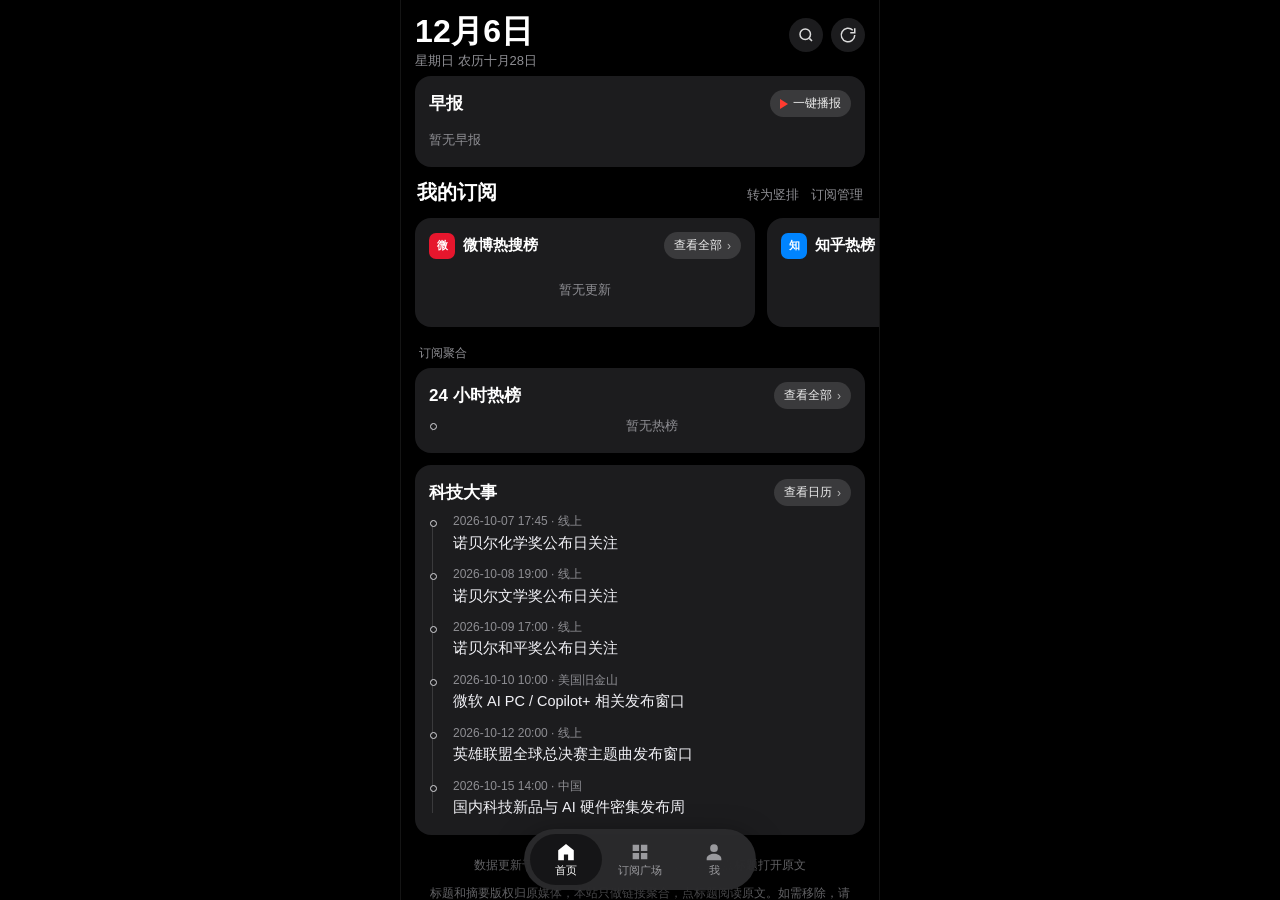
==== commit cc7a8636: "数据刷新 2026-11-27 18:58" ====
--- a/index.html
+++ b/index.html
@@ -986,7 +986,7 @@
     </div>
   </div>
 <script>
-window.INLINE_DATA = {"updatedAt":"2026-11-27T02:16:13.454Z","updatedAtLabel":"2026/11/27 10:16:27","morning":[{"title":"中国十大最宜居城市","summary":"当前热度 252万。","url":"https://s.weibo.com/weibo?q=%E4%B8%AD%E5%9B%BD%E5%8D%81%E5%A4%A7%E6%9C%80%E5%AE%9C%E5%B1%85%E5%9F%8E%E5%B8%82","hot":"252万","fetchedAt":"2026-11-27T02:16:13.454Z","minsAgo":1,"tags":["综合","微博热搜榜"],"sourceId":"weibo_hot","sourceName":"微博热搜榜"},{"title":"政府机关带头过紧日子","summary":"当前热度 158万。","url":"https://s.weibo.com/weibo?q=%E6%94%BF%E5%BA%9C%E6%9C%BA%E5%85%B3%E5%B8%A6%E5%A4%B4%E8%BF%87%E7%B4%A7%E6%97%A5%E5%AD%90","hot":"158万","fetchedAt":"2026-11-27T02:16:13.454Z","minsAgo":4,"tags":["综合","微博热搜榜"],"sourceId":"weibo_hot","sourceName":"微博热搜榜"},{"title":"从5到24看载人航天之路","summary":"当前热度 128万。","url":"https://s.weibo.com/weibo?q=%E4%BB%8E5%E5%88%B024%E7%9C%8B%E8%BD%BD%E4%BA%BA%E8%88%AA%E5%A4%A9%E4%B9%8B%E8%B7%AF","hot":"128万","fetchedAt":"2026-11-26T08:32:40.996Z","minsAgo":7,"tags":["综合","微博热搜榜"],"sourceId":"weibo_hot","sourceName":"微博热搜榜"},{"title":"巴基斯坦航天员随神舟二十四号进驻「天宫」，是否预示着美国、日本或者其他国家航天员今后可能也可以？","summary":"当前热度 815 万。","url":"https://www.zhihu.com/question/2108915782302421410","hot":"815 万","fetchedAt":"2026-11-27T02:16:13.454Z","minsAgo":1,"tags":["综合","知乎"],"sourceId":"zhihu_hot","sourceName":"知乎热榜"},{"title":"U17 世界杯男足小组赛，中国 U17 男足 8-0 斐济 U17 男足，如何评价本场比赛？","summary":"当前热度 414 万。","url":"https://www.zhihu.com/question/2109332098678879742","hot":"414 万","fetchedAt":"2026-11-26T19:07:10.249Z","minsAgo":4,"tags":["综合","知乎"],"sourceId":"zhihu_hot","sourceName":"知乎热榜"},{"title":"东北人好像比别的地方更痴迷于始祖鸟、可隆、迪桑特这些高价低性价比运动服饰，为什么会这样？","summary":"当前热度 302 万。","url":"https://www.zhihu.com/question/2107954937695163825","hot":"302 万","fetchedAt":"2026-11-27T02:16:13.454Z","minsAgo":7,"tags":["综合","知乎"],"sourceId":"zhihu_hot","sourceName":"知乎热榜"},{"title":"今起电视开机广告没了","summary":"当前热度 1599.8万。","url":"https://so.toutiao.com/search?keyword=%23%E4%BB%8A%E8%B5%B7%E7%94%B5%E8%A7%86%E5%BC%80%E6%9C%BA%E5%B9%BF%E5%91%8A%E6%B2%A1%E4%BA%86%23","hot":"1599.8万","fetchedAt":"2026-11-27T02:16:13.454Z","minsAgo":1,"tags":["综合","今日头条"],"sourceId":"toutiao_hot","sourceName":"今日头条热榜"},{"title":"周琦肘击对手被驱逐","summary":"当前热度 1447.6万。","url":"https://so.toutiao.com/search?keyword=%23%E5%91%A8%E7%90%A6%E8%82%98%E5%87%BB%E5%AF%B9%E6%89%8B%E8%A2%AB%E9%A9%B1%E9%80%90%23","hot":"1447.6万","fetchedAt":"2026-11-27T02:16:13.454Z","minsAgo":4,"tags":["综合","今日头条"],"sourceId":"toutiao_hot","sourceName":"今日头条热榜"},{"title":"延时看神舟二十四号与绚烂朝霞同框","summary":"当前热度 1309.8万。","url":"https://so.toutiao.com/search?keyword=%23%E5%BB%B6%E6%97%B6%E7%9C%8B%E7%A5%9E%E8%88%9F%E4%BA%8C%E5%8D%81%E5%9B%9B%E5%8F%B7%E4%B8%8E%E7%BB%9A%E7%83%82%E6%9C%9D%E9%9C%9E%E5%90%8C%E6%A1%86%23","hot":"1309.8万","fetchedAt":"2026-11-27T02:16:13.454Z","minsAgo":7,"tags":["综合","今日头条"],"sourceId":"toutiao_hot","sourceName":"今日头条热榜"},{"title":"格力电器董明珠、长城汽车魏建军痛斥恶意挖人：培养 10 多年的人才被轻易挖走，对企业是严重损失","summary":"当前热度 315评。","url":"https://m.ithome.com/html/1032937.htm","hot":"315评","fetchedAt":"2026-11-26T19:07:10.249Z","minsAgo":1,"tags":["科技","IT之家"],"sourceId":"ithome_daily","sourceName":"IT之家日榜"}],"timeline":[{"title":"中国十大最宜居城市","summary":"当前热度 252万。","url":"https://s.weibo.com/weibo?q=%E4%B8%AD%E5%9B%BD%E5%8D%81%E5%A4%A7%E6%9C%80%E5%AE%9C%E5%B1%85%E5%9F%8E%E5%B8%82","hot":"252万","fetchedAt":"2026-11-27T02:16:13.454Z","minsAgo":1,"tags":["综合","微博热搜榜"],"sourceId":"weibo_hot","sourceName":"微博热搜榜"},{"title":"巴基斯坦航天员随神舟二十四号进驻「天宫」，是否预示着美国、日本或者其他国家航天员今后可能也可以？","summary":"当前热度 815 万。","url":"https://www.zhihu.com/question/2108915782302421410","hot":"815 万","fetchedAt":"2026-11-27T02:16:13.454Z","minsAgo":1,"tags":["综合","知乎"],"sourceId":"zhihu_hot","sourceName":"知乎热榜"},{"title":"“冰箱都装不下了！”妻子举报丈夫非法猎捕野生动物，民警发现野鸡、斑鸠、竹鸡等36只野生动物，丈夫已被取保候审。（人民日报记者 宋豪新）@大英警方 @四川日报","summary":"当前热度 人民日报。","url":"https://www.douyin.com/video/7712330557698362667","hot":"人民日报","fetchedAt":"2026-11-27T02:16:13.454Z","minsAgo":1,"tags":["娱乐","抖音"],"sourceId":"douyin_hot","sourceName":"抖音热榜"},{"title":"今起电视开机广告没了","summary":"当前热度 1599.8万。","url":"https://so.toutiao.com/search?keyword=%23%E4%BB%8A%E8%B5%B7%E7%94%B5%E8%A7%86%E5%BC%80%E6%9C%BA%E5%B9%BF%E5%91%8A%E6%B2%A1%E4%BA%86%23","hot":"1599.8万","fetchedAt":"2026-11-27T02:16:13.454Z","minsAgo":1,"tags":["综合","今日头条"],"sourceId":"toutiao_hot","sourceName":"今日头条热榜"},{"title":"北大教师右眼被注入工业气体获赔388万：法院顶格适用惩罚性赔偿","summary":"","url":"https://www.thepaper.cn/newsDetail_forward_34563677","fetchedAt":"2026-11-26T19:07:10.249Z","minsAgo":1,"tags":["综合","澎湃新闻"],"sourceId":"thepaper_hot","sourceName":"澎湃新闻热榜"},{"title":"格力电器董明珠、长城汽车魏建军痛斥恶意挖人：培养 10 多年的人才被轻易挖走，对企业是严重损失","summary":"当前热度 315评。","url":"https://m.ithome.com/html/1032937.htm","hot":"315评","fetchedAt":"2026-11-26T19:07:10.249Z","minsAgo":1,"tags":["科技","IT之家"],"sourceId":"ithome_daily","sourceName":"IT之家日榜"},{"title":"【火影十一年 神临时刻】漩涡鸣人[阳之力]即将登场！","summary":"当前热度 573.4万。","url":"https://www.bilibili.com/video/av117669000909247/","hot":"573.4万","fetchedAt":"2026-11-26T08:32:40.996Z","minsAgo":1,"tags":["娱乐","Bilibili"],"sourceId":"bilibili_hot","sourceName":"Bilibili热门"},{"title":"苹果最终确认！向每位用户最高赔 637 元","summary":"当前热度 10.0万。","url":"https://mp.weixin.qq.com/s?__biz=MzIxNjQzNTM5Mw==&mid=2247507218&idx=1&sn=b5ddaa09e4995ef5b014061de1bb5613#rd","hot":"10.0万","fetchedAt":"2026-11-26T08:32:40.996Z","minsAgo":1,"tags":["科技","微信科技"],"sourceId":"weixin_tech","sourceName":"微信科技热门"},{"title":"Anthropic CEO长文刷屏，超级智能时代的桌面APP来了","summary":"","url":"https://www.36kr.com/p/4085949016746627","fetchedAt":"2026-11-26T19:07:10.249Z","minsAgo":1,"tags":["科技","36氪"],"sourceId":"kr36","sourceName":"36氪热门"},{"title":"我最近听到最有水平的两句话","summary":"当前热度 78.0万。","url":"https://www.huxiu.com/article/4907013.html","hot":"78.0万","fetchedAt":"2026-11-27T02:16:13.454Z","minsAgo":1,"tags":["科技","虎嗅"],"sourceId":"huxiu","sourceName":"虎嗅精选"},{"title":"派评 | 近期值得关注的 App","summary":"当前热度 少数派编辑部。","url":"https://sspai.com/post/119438","hot":"少数派编辑部","fetchedAt":"2026-11-26T19:07:10.249Z","minsAgo":1,"tags":["科技","少数派"],"sourceId":"sspai","sourceName":"少数派"},{"title":"沃什：美联储正为三种AI影响制定预案，若泡沫破裂，或引发股市走弱并拖累经济与就业","summary":"当前热度 16.2万。","url":"https://wallstreetcn.com/articles/3786043","hot":"16.2万","fetchedAt":"2026-11-26T08:32:40.996Z","minsAgo":1,"tags":["财经","华尔街见闻"],"sourceId":"wallstreet","sourceName":"华尔街见闻"},{"title":"日本拟于明年秋季选定“副首都”，有何考量？哪个城市最有希望？","summary":"当前热度 之乎者也小鱼儿。","url":"https://new.qq.com/rain/a/20261126Q053MV00","hot":"之乎者也小鱼儿","fetchedAt":"2026-11-26T08:32:40.996Z","minsAgo":1,"tags":["综合","腾讯新闻"],"sourceId":"tencent_hot","sourceName":"腾讯新闻热门"},{"title":"可能的爱","summary":"当前热度 8。","url":"https://movie.douban.com/subject/36847425/","hot":"8","fetchedAt":"2026-11-27T02:16:13.454Z","minsAgo":1,"tags":["娱乐","豆瓣电影"],"sourceId":"douban_movie","sourceName":"豆瓣电影周榜"},{"title":"展现公道正义 彰显大国担当","summary":"当前热度 790.4万。","url":"https://www.baidu.com/s?wd=%E5%B1%95%E7%8E%B0%E5%85%AC%E9%81%93%E6%AD%A3%E4%B9%89+%E5%BD%B0%E6%98%BE%E5%A4%A7%E5%9B%BD%E6%8B%85%E5%BD%93","hot":"790.4万","fetchedAt":"2026-11-26T08:32:40.996Z","minsAgo":1,"tags":["综合","百度热搜"],"sourceId":"baidu_hot","sourceName":"百度热搜"},{"title":"东方港湾：中国股市值得更强信心","summary":"","url":"https://www.yicai.com/news/103448974.html","fetchedAt":"2026-11-27T02:16:13.454Z","minsAgo":1,"tags":["财经","第一财经"],"sourceId":"yicai","sourceName":"第一财经"},{"title":"GTA6破解移植进度飞速","summary":"当前热度 214.8W实时讨论。","url":"http://tieba.baidu.com/hottopic/browse/hottopic?topic_id=28370332&topic_name=GTA6%E7%A0%B4%E8%A7%A3%E7%A7%BB%E6%A4%8D%E8%BF%9B%E5%BA%A6%E9%A3%9E%E9%80%9F","hot":"214.8W实时讨论","fetchedAt":"2026-11-27T02:16:13.454Z","minsAgo":1,"tags":["娱乐","贴吧热议"],"sourceId":"tieba_hot","sourceName":"贴吧热议"},{"title":"产品经理的日常 11月26日","summary":"","url":"https://m.okjike.com/originalPosts/6b082d54136b2761c612c76e","fetchedAt":"2026-11-26T19:07:10.249Z","minsAgo":1,"tags":["科技","即刻"],"sourceId":"jike","sourceName":"即刻精选"},{"title":"微星推出 MAG OLED 271QEX24 显示器：250nits SDR 亮度，2.5 倍耐刮","summary":"微星 (MSI) 现已在其官网上线 MAG OLED 271QEX24 显示器。这一型号仍基于三星显示 27\" QHD 240Hz 平价 QD-OLED 面板，但规格属性有所改善。","url":"https://www.ithome.com/1/033/199.htm","publishedAt":"2026-11-27T02:12:35.000Z","fetchedAt":"2026-11-27T02:16:13.454Z","minsAgo":3,"tags":["科技","IT之家快讯"],"sourceId":"ithome_flash","sourceName":"IT之家快讯"},{"title":"政府机关带头过紧日子","summary":"当前热度 158万。","url":"https://s.weibo.com/weibo?q=%E6%94%BF%E5%BA%9C%E6%9C%BA%E5%85%B3%E5%B8%A6%E5%A4%B4%E8%BF%87%E7%B4%A7%E6%97%A5%E5%AD%90","hot":"158万","fetchedAt":"2026-11-27T02:16:13.454Z","minsAgo":4,"tags":["综合","微博热搜榜"],"sourceId":"weibo_hot","sourceName":"微博热搜榜"},{"title":"U17 世界杯男足小组赛，中国 U17 男足 8-0 斐济 U17 男足，如何评价本场比赛？","summary":"当前热度 414 万。","url":"https://www.zhihu.com/question/2109332098678879742","hot":"414 万","fetchedAt":"2026-11-26T19:07:10.249Z","minsAgo":4,"tags":["综合","知乎"],"sourceId":"zhihu_hot","sourceName":"知乎热榜"},{"title":"大理","summary":"当前热度 杨颖angelababy。","url":"https://www.douyin.com/video/7712104155250707818","hot":"杨颖angelababy","fetchedAt":"2026-11-27T02:16:13.454Z","minsAgo":4,"tags":["娱乐","抖音"],"sourceId":"douyin_hot","sourceName":"抖音热榜"},{"title":"周琦肘击对手被驱逐","summary":"当前热度 1447.6万。","url":"https://so.toutiao.com/search?keyword=%23%E5%91%A8%E7%90%A6%E8%82%98%E5%87%BB%E5%AF%B9%E6%89%8B%E8%A2%AB%E9%A9%B1%E9%80%90%23","hot":"1447.6万","fetchedAt":"2026-11-27T02:16:13.454Z","minsAgo":4,"tags":["综合","今日头条"],"sourceId":"toutiao_hot","sourceName":"今日头条热榜"},{"title":"适时开展6G网络建设、推动制定电信法，新一代通信网建设实施方案有哪些亮点？","summary":"","url":"https://www.thepaper.cn/newsDetail_forward_34566582","fetchedAt":"2026-11-27T02:16:13.454Z","minsAgo":4,"tags":["综合","澎湃新闻"],"sourceId":"thepaper_hot","sourceName":"澎湃新闻热榜"},{"title":"过场动画已达 30FPS！民间移植 PC 版《GTA6》游戏突飞猛进，两天从 2FPS 提升到 30FPS","summary":"当前热度 135评。","url":"https://m.ithome.com/html/1032744.htm","hot":"135评","fetchedAt":"2026-11-26T19:07:10.249Z","minsAgo":4,"tags":["科技","IT之家"],"sourceId":"ithome_daily","sourceName":"IT之家日榜"},{"title":"“别人过得好 你就要扣自己的分吗”","summary":"当前热度 418.2万。","url":"https://www.bilibili.com/video/av117663481207183/","hot":"418.2万","fetchedAt":"2026-11-26T08:32:40.996Z","minsAgo":4,"tags":["娱乐","Bilibili"],"sourceId":"bilibili_hot","sourceName":"Bilibili热门"},{"title":"恭喜当年办了ETC的车主","summary":"当前热度 10.0万。","url":"https://mp.weixin.qq.com/s?__biz=MzYyMTgyMTQ0MA==&mid=2247485786&idx=1&sn=ba79dc5d680ac9de53538141a2773856#rd","hot":"10.0万","fetchedAt":"2026-11-26T08:32:40.996Z","minsAgo":4,"tags":["科技","微信科技"],"sourceId":"weixin_tech","sourceName":"微信科技热门"},{"title":"GPT-6 Astra或已发现大一统理论？斯坦福物理论文引热议","summary":"","url":"https://www.36kr.com/p/4086372097206921","fetchedAt":"2026-11-26T19:07:10.249Z","minsAgo":4,"tags":["科技","36氪"],"sourceId":"kr36","sourceName":"36氪热门"},{"title":"黄仁勋杀回来了，英伟达却回不去了","summary":"当前热度 64.3万。","url":"https://www.huxiu.com/article/4907867.html","hot":"64.3万","fetchedAt":"2026-11-26T08:32:40.996Z","minsAgo":4,"tags":["科技","虎嗅"],"sourceId":"huxiu","sourceName":"虎嗅精选"},{"title":"养鱼更省心，造景更自由：米家智能鱼缸 2 Pro 体验","summary":"当前热度 ElijahLee。","url":"https://sspai.com/post/119023","hot":"ElijahLee","fetchedAt":"2026-11-26T19:07:10.249Z","minsAgo":4,"tags":["科技","少数派"],"sourceId":"sspai","sourceName":"少数派"},{"title":"华尔街见闻早餐FM-Radio | 2026年11月17日","summary":"当前热度 10.1万。","url":"https://wallstreetcn.com/articles/3786055","hot":"10.1万","fetchedAt":"2026-11-26T08:32:40.996Z","minsAgo":4,"tags":["财经","华尔街见闻"],"sourceId":"wallstreet","sourceName":"华尔街见闻"},{"title":"疑似17岁少年驾车撞亡两名骑行者，逝者家属称司机涉嫌醉驾逃逸，车上4人弃车离开，涉事司机可能要负什么责任？同车人要担责吗？","summary":"当前热度 木糠。","url":"https://new.qq.com/rain/a/20261125Q0GIGZ00","hot":"木糠","fetchedAt":"2026-11-26T08:32:40.996Z","minsAgo":4,"tags":["综合","腾讯新闻"],"sourceId":"tencent_hot","sourceName":"腾讯新闻热门"},{"title":"黑球","summary":"当前热度 8。","url":"https://movie.douban.com/subject/37215318/","hot":"8","fetchedAt":"2026-11-27T02:16:13.454Z","minsAgo":4,"tags":["娱乐","豆瓣电影"],"sourceId":"douban_movie","sourceName":"豆瓣电影周榜"},{"title":"今晚国内油价下调","summary":"当前热度 780.9万。","url":"https://www.baidu.com/s?wd=%E4%BB%8A%E6%99%9A%E5%9B%BD%E5%86%85%E6%B2%B9%E4%BB%B7%E4%B8%8B%E8%B0%83","hot":"780.9万","fetchedAt":"2026-11-26T08:32:40.996Z","minsAgo":4,"tags":["综合","百度热搜"],"sourceId":"baidu_hot","sourceName":"百度热搜"},{"title":"陈吉宁涉嫌严重违纪违法正接受中央纪委国家监委审查调查","summary":"","url":"https://www.yicai.com/news/103452561.html","fetchedAt":"2026-11-26T08:32:40.996Z","minsAgo":4,"tags":["财经","第一财经"],"sourceId":"yicai","sourceName":"第一财经"},{"title":"知名UP主瓶子君官宣结婚","summary":"当前热度 171.5W实时讨论。","url":"http://tieba.baidu.com/hottopic/browse/hottopic?topic_id=28370324&topic_name=%E7%9F%A5%E5%90%8DUP%E4%B8%BB%E7%93%B6%E5%AD%90%E5%90%9B%E5%AE%98%E5%AE%A3%E7%BB%93%E5%A9%9A","hot":"171.5W实时讨论","fetchedAt":"2026-11-26T19:07:10.249Z","minsAgo":4,"tags":["娱乐","贴吧热议"],"sourceId":"tieba_hot","sourceName":"贴吧热议"},{"title":"产品经理的日常 11月26日","summary":"","url":"https://m.okjike.com/originalPosts/6b0817ad38389f5993f5d535","fetchedAt":"2026-11-26T19:07:10.249Z","minsAgo":4,"tags":["科技","即刻"],"sourceId":"jike","sourceName":"即刻精选"},{"title":"2027 款岚图泰山开启预售：120 度宁德时代三元锂电池，43.99 万元","summary":"IT之家 11 月 27 日现场消息，2027 款岚图泰山今日开启预售，只有一个版本可选，预售价 43.99 万元。新车将在 12 月上旬正式发售并同步开启交付。","url":"https://www.ithome.com/1/033/198.htm","publishedAt":"2026-11-27T02:10:22.000Z","fetchedAt":"2026-11-27T02:16:13.454Z","minsAgo":5,"tags":["科技","IT之家快讯"],"sourceId":"ithome_flash","sourceName":"IT之家快讯"},{"title":"2027 年小鹏 5 款全球车型将登陆海外市场：出海不是性价比品牌，稳稳占住中高端市场","summary":"IT之家 11 月 27 日现场消息，在今日的 2026 广州国际车展上，小鹏汽车宣布， 2027 年小鹏 5 款全球车型将登陆海外市场 ，小鹏 P7 车型也将于 2027 年第二季度登陆欧洲市场。","url":"https://www.ithome.com/1/033/197.htm","publishedAt":"2026-11-27T02:10:07.000Z","fetchedAt":"2026-11-27T02:16:13.454Z","minsAgo":6,"tags":["科技","IT之家快讯"],"sourceId":"ithome_flash","sourceName":"IT之家快讯"},{"title":"从5到24看载人航天之路","summary":"当前热度 128万。","url":"https://s.weibo.com/weibo?q=%E4%BB%8E5%E5%88%B024%E7%9C%8B%E8%BD%BD%E4%BA%BA%E8%88%AA%E5%A4%A9%E4%B9%8B%E8%B7%AF","hot":"128万","fetchedAt":"2026-11-26T08:32:40.996Z","minsAgo":7,"tags":["综合","微博热搜榜"],"sourceId":"weibo_hot","sourceName":"微博热搜榜"}],"techEvents":[{"time":"2026-10-07 17:45","place":"线上","title":"诺贝尔化学奖公布日关注"},{"time":"2026-10-08 19:00","place":"线上","title":"诺贝尔文学奖公布日关注"},{"time":"2026-10-09 17:00","place":"线上","title":"诺贝尔和平奖公布日关注"},{"time":"2026-10-10 10:00","place":"美国旧金山","title":"微软 AI PC / Copilot+ 相关发布窗口"},{"time":"2026-10-12 20:00","place":"线上","title":"英雄联盟全球总决赛主题曲发布窗口"},{"time":"2026-10-15 14:00","place":"中国","title":"国内科技新品与 AI 硬件密集发布周"}],"sources":[{"id":"weibo_hot","name":"微博热搜榜","cat":"综合","color":"#e6162d","icon":"微","defaultOn":true,"live":true,"status":"ok","updatedAt":"2026-11-27T02:16:13.454Z","todayCount":10,"items":[{"title":"中国十大最宜居城市","summary":"当前热度 252万。","url":"https://s.weibo.com/weibo?q=%E4%B8%AD%E5%9B%BD%E5%8D%81%E5%A4%A7%E6%9C%80%E5%AE%9C%E5%B1%85%E5%9F%8E%E5%B8%82","hot":"252万","fetchedAt":"2026-11-27T02:16:13.454Z","minsAgo":1,"tags":["综合","微博热搜榜"]},{"title":"政府机关带头过紧日子","summary":"当前热度 158万。","url":"https://s.weibo.com/weibo?q=%E6%94%BF%E5%BA%9C%E6%9C%BA%E5%85%B3%E5%B8%A6%E5%A4%B4%E8%BF%87%E7%B4%A7%E6%97%A5%E5%AD%90","hot":"158万","fetchedAt":"2026-11-27T02:16:13.454Z","minsAgo":4,"tags":["综合","微博热搜榜"]},{"title":"从5到24看载人航天之路","summary":"当前热度 128万。","url":"https://s.weibo.com/weibo?q=%E4%BB%8E5%E5%88%B024%E7%9C%8B%E8%BD%BD%E4%BA%BA%E8%88%AA%E5%A4%A9%E4%B9%8B%E8%B7%AF","hot":"128万","fetchedAt":"2026-11-26T08:32:40.996Z","minsAgo":7,"tags":["综合","微博热搜榜"]},{"title":"问界新M7亮相广州车展","summary":"当前热度 119万。","url":"https://s.weibo.com/weibo?q=%E9%97%AE%E7%95%8C%E6%96%B0M7%E4%BA%AE%E7%9B%B8%E5%B9%BF%E5%B7%9E%E8%BD%A6%E5%B1%95","hot":"119万","fetchedAt":"2026-11-27T02:16:13.454Z","minsAgo":10,"tags":["综合","微博热搜榜"]},{"title":"三只松鼠致歉声明","summary":"当前热度 104万。","url":"https://s.weibo.com/weibo?q=%E4%B8%89%E5%8F%AA%E6%9D%BE%E9%BC%A0%E8%87%B4%E6%AD%89%E5%A3%B0%E6%98%8E","hot":"104万","fetchedAt":"2026-11-26T19:07:10.249Z","minsAgo":13,"tags":["综合","微博热搜榜"]},{"title":"黄金重大变化","summary":"当前热度 64万。","url":"https://s.weibo.com/weibo?q=%E9%BB%84%E9%87%91%E9%87%8D%E5%A4%A7%E5%8F%98%E5%8C%96","hot":"64万","fetchedAt":"2026-11-27T02:16:13.454Z","minsAgo":16,"tags":["综合","微博热搜榜"]},{"title":"中国男篮曾98比10胜沙特","summary":"当前热度 59万。","url":"https://s.weibo.com/weibo?q=%E4%B8%AD%E5%9B%BD%E7%94%B7%E7%AF%AE%E6%9B%BE98%E6%AF%9410%E8%83%9C%E6%B2%99%E7%89%B9","hot":"59万","fetchedAt":"2026-11-27T02:16:13.454Z","minsAgo":19,"tags":["综合","微博热搜榜"]},{"title":"入冬仪式感是第一桶炸鸡给的","summary":"当前热度 47万。","url":"https://s.weibo.com/weibo?q=%E5%85%A5%E5%86%AC%E4%BB%AA%E5%BC%8F%E6%84%9F%E6%98%AF%E7%AC%AC%E4%B8%80%E6%A1%B6%E7%82%B8%E9%B8%A1%E7%BB%99%E7%9A%84","hot":"47万","fetchedAt":"2026-11-27T02:16:13.454Z","minsAgo":22,"tags":["综合","微博热搜榜"]},{"title":"全球首个乙肝治愈新药中国获批","summary":"当前热度 40万。","url":"https://s.weibo.com/weibo?q=%E5%85%A8%E7%90%83%E9%A6%96%E4%B8%AA%E4%B9%99%E8%82%9D%E6%B2%BB%E6%84%88%E6%96%B0%E8%8D%AF%E4%B8%AD%E5%9B%BD%E8%8E%B7%E6%89%B9","hot":"40万","fetchedAt":"2026-11-27T02:16:13.454Z","minsAgo":25,"tags":["综合","微博热搜榜"]},{"title":"上海百亿养老集资骗局股东潜逃海外","summary":"当前热度 27万。","url":"https://s.weibo.com/weibo?q=%E4%B8%8A%E6%B5%B7%E7%99%BE%E4%BA%BF%E5%85%BB%E8%80%81%E9%9B%86%E8%B5%84%E9%AA%97%E5%B1%80%E8%82%A1%E4%B8%9C%E6%BD%9C%E9%80%83%E6%B5%B7%E5%A4%96","hot":"27万","fetchedAt":"2026-11-27T02:16:13.454Z","minsAgo":28,"tags":["综合","微博热搜榜"]}]},{"id":"zhihu_hot","name":"知乎热榜","cat":"综合","color":"#0084ff","icon":"知","defaultOn":true,"live":true,"status":"ok","updatedAt":"2026-11-27T02:16:13.454Z","todayCount":10,"items":[{"title":"巴基斯坦航天员随神舟二十四号进驻「天宫」，是否预示着美国、日本或者其他国家航天员今后可能也可以？","summary":"当前热度 815 万。","url":"https://www.zhihu.com/question/2108915782302421410","hot":"815 万","fetchedAt":"2026-11-27T02:16:13.454Z","minsAgo":1,"tags":["综合","知乎"]},{"title":"U17 世界杯男足小组赛，中国 U17 男足 8-0 斐济 U17 男足，如何评价本场比赛？","summary":"当前热度 414 万。","url":"https://www.zhihu.com/question/2109332098678879742","hot":"414 万","fetchedAt":"2026-11-26T19:07:10.249Z","minsAgo":4,"tags":["综合","知乎"]},{"title":"东北人好像比别的地方更痴迷于始祖鸟、可隆、迪桑特这些高价低性价比运动服饰，为什么会这样？","summary":"当前热度 302 万。","url":"https://www.zhihu.com/question/2107954937695163825","hot":"302 万","fetchedAt":"2026-11-27T02:16:13.454Z","minsAgo":7,"tags":["综合","知乎"]},{"title":"如何看待寰球华人「中国梦·深圳杯」诗词楹联征稿一等奖《念奴娇·华为前董事长孙亚芳颂》？","summary":"当前热度 243 万。","url":"https://www.zhihu.com/question/2108646975482454437","hot":"243 万","fetchedAt":"2026-11-27T02:16:13.454Z","minsAgo":10,"tags":["综合","知乎"]},{"title":"沈阳最帅保洁大叔宣布辞职，如何评价他的选择？他接下来可能会去干什么？","summary":"当前热度 208 万。","url":"https://www.zhihu.com/question/2109025597510739022","hot":"208 万","fetchedAt":"2026-11-27T02:16:13.454Z","minsAgo":13,"tags":["综合","知乎"]},{"title":"三只松鼠就「员工宿舍环境脏乱差」致歉，称立即进行转移安置，怎样看待这一回应？员工权益该如何保障？","summary":"当前热度 173 万。","url":"https://www.zhihu.com/question/2109391750410276978","hot":"173 万","fetchedAt":"2026-11-27T02:16:13.454Z","minsAgo":16,"tags":["综合","知乎"]},{"title":"如何评价 DeepSeek 网页和 App 端开始展示消耗额度？","summary":"当前热度 171 万。","url":"https://www.zhihu.com/question/2109411707877695723","hot":"171 万","fetchedAt":"2026-11-27T02:16:13.454Z","minsAgo":19,"tags":["综合","知乎"]},{"title":"腾讯元宝被曝大裁员，不少加班一年的员工仍以「背星」绩效为由被裁，此类操作是否合规？","summary":"当前热度 164 万。","url":"https://www.zhihu.com/question/2109350965136705198","hot":"164 万","fetchedAt":"2026-11-27T02:16:13.454Z","minsAgo":22,"tags":["综合","知乎"]},{"title":"斯坦福学者与 AI 提出引力理论与量子力学统一的新理论，如何理解该事件？","summary":"当前热度 158 万。","url":"https://www.zhihu.com/question/2109335761182876043","hot":"158 万","fetchedAt":"2026-11-27T02:16:13.454Z","minsAgo":25,"tags":["综合","知乎"]},{"title":"睡虎地秦简中记录了大量基层小吏的日常工作，先秦普通官吏的一天，到底和我们想象中有多大差距？","summary":"当前热度 151 万。","url":"https://www.zhihu.com/question/2037220265193640512","hot":"151 万","fetchedAt":"2026-11-27T02:16:13.454Z","minsAgo":28,"tags":["综合","知乎"]}]},{"id":"douyin_hot","name":"抖音热榜","cat":"娱乐","color":"#111111","icon":"抖","defaultOn":false,"live":true,"status":"ok","updatedAt":"2026-11-27T02:16:13.454Z","todayCount":10,"items":[{"title":"“冰箱都装不下了！”妻子举报丈夫非法猎捕野生动物，民警发现野鸡、斑鸠、竹鸡等36只野生动物，丈夫已被取保候审。（人民日报记者 宋豪新）@大英警方 @四川日报","summary":"当前热度 人民日报。","url":"https://www.douyin.com/video/7712330557698362667","hot":"人民日报","fetchedAt":"2026-11-27T02:16:13.454Z","minsAgo":1,"tags":["娱乐","抖音"]},{"title":"大理","summary":"当前热度 杨颖angelababy。","url":"https://www.douyin.com/video/7712104155250707818","hot":"杨颖angelababy","fetchedAt":"2026-11-27T02:16:13.454Z","minsAgo":4,"tags":["娱乐","抖音"]},{"title":"#跳投哥葱油饼 #迈克尔油饼 #致敬平安守护者 #抚顺消防 吓我一跳 我还以为安全检查呢😂","summary":"当前热度 跳投哥葱油饼。","url":"https://www.douyin.com/video/7712294872489777819","hot":"跳投哥葱油饼","fetchedAt":"2026-11-27T02:16:13.454Z","minsAgo":7,"tags":["娱乐","抖音"]},{"title":"这项目，本王投了！ #精神状态belike #低精力#好家请就位 #超能演剧场2026","summary":"当前热度 王七叶。","url":"https://www.douyin.com/video/7711650599343142585","hot":"王七叶","fetchedAt":"2026-11-26T19:07:10.249Z","minsAgo":10,"tags":["娱乐","抖音"]},{"title":"“女篮文班亚马：谁敢欺负我队友”#篮球🏀 #篮球摄手虎 #曹熙琛 #全国青少年u系列篮球联赛 #全国u14青少年篮球联赛","summary":"当前热度 篮球摄手虎。","url":"https://www.douyin.com/video/7712331448292272207","hot":"篮球摄手虎","fetchedAt":"2026-11-27T02:16:13.454Z","minsAgo":13,"tags":["娱乐","抖音"]},{"title":"饭店的寒假工，工资5000包括啥？#豆包工作  #自从我开始用豆包工作","summary":"当前热度 周小闹。","url":"https://www.douyin.com/video/7711688417125955314","hot":"周小闹","fetchedAt":"2026-11-26T08:32:40.996Z","minsAgo":16,"tags":["娱乐","抖音"]},{"title":"没有人能替代你 我的心永远为你跳动 #遗失的心跳 #段俊 #钢琴","summary":"当前热度 段俊。","url":"https://www.douyin.com/video/7711366494000580947","hot":"段俊","fetchedAt":"2026-11-26T08:32:40.996Z","minsAgo":19,"tags":["娱乐","抖音"]},{"title":"自信一点！你不是在追热点，是在创造热点！","summary":"当前热度 李蠕蠕。","url":"https://www.douyin.com/video/7711967359044705969","hot":"李蠕蠕","fetchedAt":"2026-11-27T02:16:13.454Z","minsAgo":22,"tags":["娱乐","抖音"]},{"title":"吃鱼了","summary":"当前热度 暴躁牛魔王。","url":"https://www.douyin.com/video/7712303222170097023","hot":"暴躁牛魔王","fetchedAt":"2026-11-27T02:16:13.454Z","minsAgo":25,"tags":["娱乐","抖音"]},{"title":"跟普信男相亲！#搞笑 #人夫界最严厉的父亲 #人夫感穿搭 #爱他就送他海澜之家 #海澜之家夹克","summary":"当前热度 胡大央。","url":"https://www.douyin.com/video/7712020302788465387","hot":"胡大央","fetchedAt":"2026-11-27T02:16:13.454Z","minsAgo":28,"tags":["娱乐","抖音"]}]},{"id":"toutiao_hot","name":"今日头条热榜","cat":"综合","color":"#f04142","icon":"头","defaultOn":true,"live":true,"status":"ok","updatedAt":"2026-11-27T02:16:13.454Z","todayCount":10,"items":[{"title":"今起电视开机广告没了","summary":"当前热度 1599.8万。","url":"https://so.toutiao.com/search?keyword=%23%E4%BB%8A%E8%B5%B7%E7%94%B5%E8%A7%86%E5%BC%80%E6%9C%BA%E5%B9%BF%E5%91%8A%E6%B2%A1%E4%BA%86%23","hot":"1599.8万","fetchedAt":"2026-11-27T02:16:13.454Z","minsAgo":1,"tags":["综合","今日头条"]},{"title":"周琦肘击对手被驱逐","summary":"当前热度 1447.6万。","url":"https://so.toutiao.com/search?keyword=%23%E5%91%A8%E7%90%A6%E8%82%98%E5%87%BB%E5%AF%B9%E6%89%8B%E8%A2%AB%E9%A9%B1%E9%80%90%23","hot":"1447.6万","fetchedAt":"2026-11-27T02:16:13.454Z","minsAgo":4,"tags":["综合","今日头条"]},{"title":"延时看神舟二十四号与绚烂朝霞同框","summary":"当前热度 1309.8万。","url":"https://so.toutiao.com/search?keyword=%23%E5%BB%B6%E6%97%B6%E7%9C%8B%E7%A5%9E%E8%88%9F%E4%BA%8C%E5%8D%81%E5%9B%9B%E5%8F%B7%E4%B8%8E%E7%BB%9A%E7%83%82%E6%9C%9D%E9%9C%9E%E5%90%8C%E6%A1%86%23","hot":"1309.8万","fetchedAt":"2026-11-27T02:16:13.454Z","minsAgo":7,"tags":["综合","今日头条"]},{"title":"魏建军称汽车贬值速度太离谱","summary":"当前热度 1072.4万。","url":"https://so.toutiao.com/search?keyword=%23%E9%AD%8F%E5%BB%BA%E5%86%9B%E7%A7%B0%E6%B1%BD%E8%BD%A6%E8%B4%AC%E5%80%BC%E9%80%9F%E5%BA%A6%E5%A4%AA%E7%A6%BB%E8%B0%B1%23","hot":"1072.4万","fetchedAt":"2026-11-27T02:16:13.454Z","minsAgo":10,"tags":["综合","今日头条"]},{"title":"海康威视取消大小周遭员工抵制","summary":"当前热度 970.3万。","url":"https://so.toutiao.com/search?keyword=%23%E6%B5%B7%E5%BA%B7%E5%A8%81%E8%A7%86%E5%8F%96%E6%B6%88%E5%A4%A7%E5%B0%8F%E5%91%A8%E9%81%AD%E5%91%98%E5%B7%A5%E6%8A%B5%E5%88%B6%23","hot":"970.3万","fetchedAt":"2026-11-27T02:16:13.454Z","minsAgo":13,"tags":["综合","今日头条"]},{"title":"国民党要沈伯洋说清接受“美援”一事","summary":"当前热度 794.4万。","url":"https://so.toutiao.com/search?keyword=%23%E5%9B%BD%E6%B0%91%E5%85%9A%E8%A6%81%E6%B2%88%E4%BC%AF%E6%B4%8B%E8%AF%B4%E6%B8%85%E6%8E%A5%E5%8F%97%E2%80%9C%E7%BE%8E%E6%8F%B4%E2%80%9D%E4%B8%80%E4%BA%8B%23","hot":"794.4万","fetchedAt":"2026-11-27T02:16:13.454Z","minsAgo":16,"tags":["综合","今日头条"]},{"title":"中国男篮别再给解说员出难题了","summary":"当前热度 718.8万。","url":"https://so.toutiao.com/search?keyword=%23%E4%B8%AD%E5%9B%BD%E7%94%B7%E7%AF%AE%E5%88%AB%E5%86%8D%E7%BB%99%E8%A7%A3%E8%AF%B4%E5%91%98%E5%87%BA%E9%9A%BE%E9%A2%98%E4%BA%86%23","hot":"718.8万","fetchedAt":"2026-11-27T02:16:13.454Z","minsAgo":19,"tags":["综合","今日头条"]},{"title":"董明珠回应不招留学生争议","summary":"当前热度 650.4万。","url":"https://so.toutiao.com/search?keyword=%23%E8%91%A3%E6%98%8E%E7%8F%A0%E5%9B%9E%E5%BA%94%E4%B8%8D%E6%8B%9B%E7%95%99%E5%AD%A6%E7%94%9F%E4%BA%89%E8%AE%AE%23","hot":"650.4万","fetchedAt":"2026-11-26T19:07:10.249Z","minsAgo":22,"tags":["综合","今日头条"]},{"title":"U17国足8比0斐济","summary":"当前热度 532.5万。","url":"https://so.toutiao.com/search?keyword=%23U17%E5%9B%BD%E8%B6%B38%E6%AF%940%E6%96%90%E6%B5%8E%23","hot":"532.5万","fetchedAt":"2026-11-27T02:16:13.454Z","minsAgo":25,"tags":["综合","今日头条"]},{"title":"马斯克为何要让美国儿童成SpaceX股东","summary":"当前热度 481.9万。","url":"https://so.toutiao.com/search?keyword=%23%E9%A9%AC%E6%96%AF%E5%85%8B%E4%B8%BA%E4%BD%95%E8%A6%81%E8%AE%A9%E7%BE%8E%E5%9B%BD%E5%84%BF%E7%AB%A5%E6%88%90SpaceX%E8%82%A1%E4%B8%9C%23","hot":"481.9万","fetchedAt":"2026-11-27T02:16:13.454Z","minsAgo":28,"tags":["综合","今日头条"]}]},{"id":"thepaper_hot","name":"澎湃新闻热榜","cat":"综合","color":"#e60012","icon":"湃","defaultOn":false,"live":true,"status":"ok","updatedAt":"2026-11-27T02:16:13.454Z","todayCount":10,"items":[{"title":"北大教师右眼被注入工业气体获赔388万：法院顶格适用惩罚性赔偿","summary":"","url":"https://www.thepaper.cn/newsDetail_forward_34563677","fetchedAt":"2026-11-26T19:07:10.249Z","minsAgo":1,"tags":["综合","澎湃新闻"]},{"title":"适时开展6G网络建设、推动制定电信法，新一代通信网建设实施方案有哪些亮点？","summary":"","url":"https://www.thepaper.cn/newsDetail_forward_34566582","fetchedAt":"2026-11-27T02:16:13.454Z","minsAgo":4,"tags":["综合","澎湃新闻"]},{"title":"中国首例无线侵入式汉语脑机接口临床试验完成，让渐冻症患者“开口说话”","summary":"","url":"https://www.thepaper.cn/newsDetail_forward_34567525","fetchedAt":"2026-11-27T02:16:13.454Z","minsAgo":7,"tags":["综合","澎湃新闻"]},{"title":"言短意长｜让家长自我贬损的家庭教育，都要高度警惕","summary":"","url":"https://www.thepaper.cn/newsDetail_forward_34568217","fetchedAt":"2026-11-27T02:16:13.454Z","minsAgo":10,"tags":["综合","澎湃新闻"]},{"title":"周琦挥肘被驱逐，中国男篮80比82不敌沙特","summary":"","url":"https://www.thepaper.cn/newsDetail_forward_34568104","fetchedAt":"2026-11-27T02:16:13.454Z","minsAgo":13,"tags":["综合","澎湃新闻"]},{"title":"欧方将玉沙集团移出欧盟涉俄出口管制制裁清单，商务部：欢迎","summary":"","url":"https://www.thepaper.cn/newsDetail_forward_34563211","fetchedAt":"2026-11-26T08:32:40.996Z","minsAgo":16,"tags":["综合","澎湃新闻"]},{"title":"马上评｜为正当防卫少年彻底正名：法治绝不委屈被欺凌者","summary":"","url":"https://www.thepaper.cn/newsDetail_forward_34562338","fetchedAt":"2026-11-26T19:07:10.249Z","minsAgo":19,"tags":["综合","澎湃新闻"]},{"title":"王兴兴预测：5-10年内中国机器人产量或超汽车，年产量超2000万台","summary":"","url":"https://www.thepaper.cn/newsDetail_forward_34563169","fetchedAt":"2026-11-26T19:07:10.249Z","minsAgo":22,"tags":["综合","澎湃新闻"]},{"title":"中央宣传部原副部长，原国家新闻出版广电总局党组书记、局长蔡赴朝严重违纪违法被开除党籍","summary":"","url":"https://www.thepaper.cn/newsDetail_forward_34566465","fetchedAt":"2026-11-27T02:16:13.454Z","minsAgo":25,"tags":["综合","澎湃新闻"]},{"title":"武大通报教师曾某某被举报事件：违规使用科研经费给予免职","summary":"","url":"https://www.thepaper.cn/newsDetail_forward_34567109","fetchedAt":"2026-11-27T02:16:13.454Z","minsAgo":28,"tags":["综合","澎湃新闻"]}]},{"id":"xinwen_lianbo","name":"新闻联播速览","cat":"综合","color":"#c8102e","icon":"联","defaultOn":false,"live":false,"status":"unavailable","updatedAt":null,"todayCount":0,"items":[]},{"id":"ithome_daily","name":"IT之家日榜","cat":"科技","color":"#d35400","icon":"IT","defaultOn":true,"live":true,"status":"ok","updatedAt":"2026-11-27T02:16:13.454Z","todayCount":10,"items":[{"title":"格力电器董明珠、长城汽车魏建军痛斥恶意挖人：培养 10 多年的人才被轻易挖走，对企业是严重损失","summary":"当前热度 315评。","url":"https://m.ithome.com/html/1032937.htm","hot":"315评","fetchedAt":"2026-11-26T19:07:10.249Z","minsAgo":1,"tags":["科技","IT之家"]},{"title":"过场动画已达 30FPS！民间移植 PC 版《GTA6》游戏突飞猛进，两天从 2FPS 提升到 30FPS","summary":"当前热度 135评。","url":"https://m.ithome.com/html/1032744.htm","hot":"135评","fetchedAt":"2026-11-26T19:07:10.249Z","minsAgo":4,"tags":["科技","IT之家"]},{"title":"长城汽车魏建军称现在汽车贬值速度太离谱，格力电器董明珠回应“有些产业害虫该灭就灭”","summary":"当前热度 218评。","url":"https://m.ithome.com/html/1032746.htm","hot":"218评","fetchedAt":"2026-11-26T19:07:10.249Z","minsAgo":7,"tags":["科技","IT之家"]},{"title":"黎曼猜想 AI 证明代码暴砍 99.5%：只剩 7.6 万行，又是 Anthropic","summary":"当前热度 61评。","url":"https://m.ithome.com/html/1032611.htm","hot":"61评","fetchedAt":"2026-11-26T19:07:10.249Z","minsAgo":10,"tags":["科技","IT之家"]},{"title":"手机一碰过闸：微信 iOS 端 8.0.80 版本上线 NFC 交通卡","summary":"当前热度 184评。","url":"https://m.ithome.com/html/1033098.htm","hot":"184评","fetchedAt":"2026-11-27T02:16:13.454Z","minsAgo":13,"tags":["科技","IT之家"]},{"title":"英伟达黄仁勋的“失业 11 天”：曾想骑摩托横穿美国","summary":"当前热度 78评。","url":"https://m.ithome.com/html/1032880.htm","hot":"78评","fetchedAt":"2026-11-26T19:07:10.249Z","minsAgo":16,"tags":["科技","IT之家"]},{"title":"苹果 iPhone 18 Pro 等锁屏变“广告牌”：海外多款 App 被反馈违规推送促销通知","summary":"当前热度 118评。","url":"https://m.ithome.com/html/1032761.htm","hot":"118评","fetchedAt":"2026-11-26T19:07:10.249Z","minsAgo":19,"tags":["科技","IT之家"]},{"title":"《GTA 6》民间 PC 移植新突破：已能渲染游戏世界，帧率约 5~7 FPS","summary":"当前热度 150评。","url":"https://m.ithome.com/html/1032600.htm","hot":"150评","fetchedAt":"2026-11-26T19:07:10.249Z","minsAgo":22,"tags":["科技","IT之家"]},{"title":"全球首个乙肝功能性治愈新药在中国获批上市","summary":"当前热度 120评。","url":"https://m.ithome.com/html/1033089.htm","hot":"120评","fetchedAt":"2026-11-27T02:16:13.454Z","minsAgo":25,"tags":["科技","IT之家"]},{"title":"华为星驰辅助驾驶发布：与乾崑智驾技术同源、资源共享，明年超 10 款车型量产上市","summary":"当前热度 157评。","url":"https://m.ithome.com/html/1033066.htm","hot":"157评","fetchedAt":"2026-11-27T02:16:13.454Z","minsAgo":28,"tags":["科技","IT之家"]}]},{"id":"ithome_flash","name":"IT之家快讯","cat":"科技","color":"#e67e22","icon":"讯","defaultOn":false,"live":true,"status":"ok","updatedAt":"2026-11-27T02:16:13.454Z","todayCount":10,"items":[{"title":"微星推出 MAG OLED 271QEX24 显示器：250nits SDR 亮度，2.5 倍耐刮","summary":"微星 (MSI) 现已在其官网上线 MAG OLED 271QEX24 显示器。这一型号仍基于三星显示 27\" QHD 240Hz 平价 QD-OLED 面板，但规格属性有所改善。","url":"https://www.ithome.com/1/033/199.htm","publishedAt":"2026-11-27T02:12:35.000Z","fetchedAt":"2026-11-27T02:16:13.454Z","minsAgo":3,"tags":["科技","IT之家快讯"]},{"title":"2027 款岚图泰山开启预售：120 度宁德时代三元锂电池，43.99 万元","summary":"IT之家 11 月 27 日现场消息，2027 款岚图泰山今日开启预售，只有一个版本可选，预售价 43.99 万元。新车将在 12 月上旬正式发售并同步开启交付。","url":"https://www.ithome.com/1/033/198.htm","publishedAt":"2026-11-27T02:10:22.000Z","fetchedAt":"2026-11-27T02:16:13.454Z","minsAgo":5,"tags":["科技","IT之家快讯"]},{"title":"2027 年小鹏 5 款全球车型将登陆海外市场：出海不是性价比品牌，稳稳占住中高端市场","summary":"IT之家 11 月 27 日现场消息，在今日的 2026 广州国际车展上，小鹏汽车宣布， 2027 年小鹏 5 款全球车型将登陆海外市场 ，小鹏 P7 车型也将于 2027 年第二季度登陆欧洲市场。","url":"https://www.ithome.com/1/033/197.htm","publishedAt":"2026-11-27T02:10:07.000Z","fetchedAt":"2026-11-27T02:16:13.454Z","minsAgo":6,"tags":["科技","IT之家快讯"]},{"title":"奇瑞 QQ 啡车全球众筹：CLTC 纯电续航 420km、L2 级辅助驾驶，9.69 万元","summary":"IT之家 11 月 27 日现场消息，在今天的 2026 广州车展上，奇瑞还带来了全新的 QQ 啡车，号称“快乐起飞”。","url":"https://www.ithome.com/1/033/195.htm","publishedAt":"2026-11-27T02:06:16.000Z","fetchedAt":"2026-11-27T02:16:13.454Z","minsAgo":10,"tags":["科技","IT之家快讯"]},{"title":"259 元酷态科 5 号磁吸电能卡 Air 开售，5000mAh 电芯容量","summary":"酷态科 5 号磁吸电能卡 Air 今日 10:00 开售，日常价 299 元，首销权益价不高于 259 元。作为酷态科首款超薄磁吸， 该产品薄约 0.77cm，轻约 115g ，全面通过 2026 新国标认证，飞机 / 高铁均可携带。","url":"https://www.ithome.com/1/033/194.htm","publishedAt":"2026-11-27T02:04:20.000Z","fetchedAt":"2026-11-27T02:16:13.454Z","minsAgo":11,"tags":["科技","IT之家快讯"]},{"title":"工信部：今年前 10 个月电信业务收入 1.43 万亿元同比降 2.6%，5G 基站达 528.1 万个","summary":"工信部今日发布《2026 年前 10 个月通信业经济运行情况》，前 10 个月，通信业运行基本平稳。电信业务总量稳步增长，移动互联网接入流量延续较快增势，5G、千兆、物联网等新型基础设施建设持续推进。","url":"https://www.ithome.com/1/033/193.htm","publishedAt":"2026-11-27T02:00:28.000Z","fetchedAt":"2026-11-27T02:16:13.454Z","minsAgo":15,"tags":["科技","IT之家快讯"]},{"title":"国家统计局：1—10 月大规模智算中心建设带动光纤制造、光缆制造行业利润分别增长 6.7 倍和 1.5 倍","summary":"今天（27 日）上午在解读 2026 年 1—10 月份工业企业利润数据时，国家统计局工业司首席统计师于卫宁表示，高技术制造业引领作用持续凸显。","url":"https://www.ithome.com/1/033/192.htm","publishedAt":"2026-11-27T01:59:57.000Z","fetchedAt":"2026-11-27T02:16:13.454Z","minsAgo":16,"tags":["科技","IT之家快讯"]},{"title":"微软 AI 负责人警告：我们正跨越 AI 危险门槛，安全和对齐是当前最重要任务","summary":"微软 AI 负责人穆斯塔法 · 苏莱曼（Mustafa Suleyman）于 11 月 25 日在 X 平台发布推文， 示警称 AI 行业“正在跨越一个门槛”，安全与对齐研究必须被置于优先地位。","url":"https://www.ithome.com/1/033/191.htm","publishedAt":"2026-11-27T01:59:29.000Z","fetchedAt":"2026-11-27T02:16:13.454Z","minsAgo":16,"tags":["科技","IT之家快讯"]},{"title":"长安汽车：正在申报第二批 L3 级号牌与 L4 级测试牌照，自动驾驶渗透率力争 30% 以上","summary":"IT之家 11 月 27 日现场消息，在今日的 2026 广州车展上， 长安汽车宣布，旗下天枢领航智能驾驶正在申报第二批 L3 级号牌与 L4 级测试牌照 ，自动驾驶渗透率力争达到 30% 以上。","url":"https://www.ithome.com/1/033/190.htm","publishedAt":"2026-11-27T01:57:21.000Z","fetchedAt":"2026-11-27T02:16:13.454Z","minsAgo":18,"tags":["科技","IT之家快讯"]},{"title":"奇瑞风云全新概念车 AURA 全球首发：犀牛 S 固态电池、L4 猎鹰驾辅技术","summary":"IT之家 11 月 27 日现场消息，在今天的 2026 广州车展上，奇瑞风云全新概念车 AURA 全球首发。据介绍，奇瑞风云全新概念车 AURA 采用猎狩比例设计，主打低伏、蓄势、力量感；辅以流动张力 + 豹眼细节。","url":"https://www.ithome.com/1/033/189.htm","publishedAt":"2026-11-27T01:56:34.000Z","fetchedAt":"2026-11-27T02:16:13.454Z","minsAgo":19,"tags":["科技","IT之家快讯"]}]},{"id":"bilibili_hot","name":"Bilibili热门","cat":"娱乐","color":"#fb7299","icon":"B","defaultOn":false,"live":true,"status":"ok","updatedAt":"2026-11-27T02:16:13.454Z","todayCount":7,"items":[{"title":"【火影十一年 神临时刻】漩涡鸣人[阳之力]即将登场！","summary":"当前热度 573.4万。","url":"https://www.bilibili.com/video/av117669000909247/","hot":"573.4万","fetchedAt":"2026-11-26T08:32:40.996Z","minsAgo":1,"tags":["娱乐","Bilibili"]},{"title":"“别人过得好 你就要扣自己的分吗”","summary":"当前热度 418.2万。","url":"https://www.bilibili.com/video/av117663481207183/","hot":"418.2万","fetchedAt":"2026-11-26T08:32:40.996Z","minsAgo":4,"tags":["娱乐","Bilibili"]},{"title":"去了一趟纽约。","summary":"当前热度 273.2万。","url":"https://www.bilibili.com/video/av117676584345150/","hot":"273.2万","fetchedAt":"2026-11-26T19:07:10.249Z","minsAgo":7,"tags":["娱乐","Bilibili"]},{"title":"“为人民服务”","summary":"当前热度 94.3万。","url":"https://www.bilibili.com/video/av117671198855602/","hot":"94.3万","fetchedAt":"2026-11-26T19:07:10.249Z","minsAgo":10,"tags":["娱乐","Bilibili"]},{"title":"153分钟超长大合集！【末日来临，我从吃丧尸开始成神！】第1季+第2季完整版【AI全民制作人】","summary":"当前热度 199.4万。","url":"https://www.bilibili.com/video/av117666081670539/","hot":"199.4万","fetchedAt":"2026-11-26T19:07:10.249Z","minsAgo":13,"tags":["娱乐","Bilibili"]},{"title":"同样是水果腌肉 为啥有人是“国宴” 有人是大型翻车现场？【主播说三农】","summary":"当前热度 348.0万。","url":"https://www.bilibili.com/video/av117666064963023/","hot":"348.0万","fetchedAt":"2026-11-26T19:07:10.249Z","minsAgo":16,"tags":["娱乐","Bilibili"]},{"title":"吴 众","summary":"当前热度 207.4万。","url":"https://www.bilibili.com/video/av117676852646165/","hot":"207.4万","fetchedAt":"2026-11-27T02:16:13.454Z","minsAgo":19,"tags":["娱乐","Bilibili"]}]},{"id":"weixin_tech","name":"微信科技热门","cat":"科技","color":"#07c160","icon":"微","defaultOn":false,"live":true,"status":"ok","updatedAt":"2026-11-27T02:16:13.454Z","todayCount":10,"items":[{"title":"苹果最终确认！向每位用户最高赔 637 元","summary":"当前热度 10.0万。","url":"https://mp.weixin.qq.com/s?__biz=MzIxNjQzNTM5Mw==&mid=2247507218&idx=1&sn=b5ddaa09e4995ef5b014061de1bb5613#rd","hot":"10.0万","fetchedAt":"2026-11-26T08:32:40.996Z","minsAgo":1,"tags":["科技","微信科技"]},{"title":"恭喜当年办了ETC的车主","summary":"当前热度 10.0万。","url":"https://mp.weixin.qq.com/s?__biz=MzYyMTgyMTQ0MA==&mid=2247485786&idx=1&sn=ba79dc5d680ac9de53538141a2773856#rd","hot":"10.0万","fetchedAt":"2026-11-26T08:32:40.996Z","minsAgo":4,"tags":["科技","微信科技"]},{"title":"名古屋亚运会 | 韩国男篮67-57战胜日本拿下金牌，中国队收获第四，历史第二差战绩","summary":"当前热度 10.0万。","url":"https://mp.weixin.qq.com/s?__biz=Mzk4ODg5MzE2Ng==&mid=2247484728&idx=1&sn=b48a0e9afac355217c836dd8e87f1cbc#rd","hot":"10.0万","fetchedAt":"2026-11-26T08:32:40.996Z","minsAgo":7,"tags":["科技","微信科技"]},{"title":"83年，43岁，钱难挣，新的攀比风已经出现了","summary":"当前热度 10.0万。","url":"https://mp.weixin.qq.com/s?__biz=MjM5MDA5ODg5NQ==&mid=2449662392&idx=1&sn=2ddae15ab4851c126142e9fc95397618#rd","hot":"10.0万","fetchedAt":"2026-11-26T08:32:40.996Z","minsAgo":10,"tags":["科技","微信科技"]},{"title":"今日有梗：我今年三十五了，谈了五个男朋友，不怕你们笑话，基本都同居过。我先说一句实在话：三十五了，没结过婚，谈过五段恋爱，每一段","summary":"当前热度 10.0万。","url":"https://mp.weixin.qq.com/s?__biz=MzcwODM0NTk1OQ==&mid=2247485751&idx=1&sn=7c1c80e6cbb94dbdc5a6797718763a4d#rd","hot":"10.0万","fetchedAt":"2026-11-26T08:32:40.996Z","minsAgo":13,"tags":["科技","微信科技"]},{"title":"舒服到不想脱下来的一套懒人穿搭","summary":"当前热度 10.0万。","url":"https://mp.weixin.qq.com/s?__biz=MzY4MTIwMjg2MQ==&mid=2247486541&idx=1&sn=0d73281a1e3fbc1722445ce6a52dbb96#rd","hot":"10.0万","fetchedAt":"2026-11-26T08:32:40.996Z","minsAgo":16,"tags":["科技","微信科技"]},{"title":"41岁薇娅官宣二胎得子，一家四口同框太温馨","summary":"当前热度 10.0万。","url":"https://mp.weixin.qq.com/s?__biz=MzkzMjY4OTk4NQ==&mid=2247489460&idx=1&sn=430287701f87e9ff30885fc47ac39d3b#rd","hot":"10.0万","fetchedAt":"2026-11-26T08:32:40.996Z","minsAgo":19,"tags":["科技","微信科技"]},{"title":"又到了一年一度家长展示手艺的时候了🏮","summary":"当前热度 10.0万。","url":"https://mp.weixin.qq.com/s?__biz=MzY5NzI4MDQwOQ==&mid=2247486040&idx=1&sn=30d1e2f3c69ee81d14891215d067d513#rd","hot":"10.0万","fetchedAt":"2026-11-26T08:32:40.996Z","minsAgo":22,"tags":["科技","微信科技"]},{"title":"这么有创意，难怪生意会好","summary":"当前热度 10.0万。","url":"https://mp.weixin.qq.com/s?__biz=MzcwODExMzg5MQ==&mid=2247485715&idx=1&sn=dcac48db1baa54318ef8c58526bdc543#rd","hot":"10.0万","fetchedAt":"2026-11-26T08:32:40.996Z","minsAgo":25,"tags":["科技","微信科技"]},{"title":"江北的零号路真不错","summary":"当前热度 10.0万。","url":"https://mp.weixin.qq.com/s?__biz=MzcwNTM3MTg4NQ==&mid=2247484223&idx=1&sn=bd65cc8daecab0839da8ce6523f3ce4c#rd","hot":"10.0万","fetchedAt":"2026-11-26T08:32:40.996Z","minsAgo":28,"tags":["科技","微信科技"]}]},{"id":"kr36","name":"36氪热门","cat":"科技","color":"#1a73e8","icon":"36","defaultOn":false,"live":true,"status":"ok","updatedAt":"2026-11-27T02:16:13.454Z","todayCount":8,"items":[{"title":"Anthropic CEO长文刷屏，超级智能时代的桌面APP来了","summary":"","url":"https://www.36kr.com/p/4085949016746627","fetchedAt":"2026-11-26T19:07:10.249Z","minsAgo":1,"tags":["科技","36氪"]},{"title":"GPT-6 Astra或已发现大一统理论？斯坦福物理论文引热议","summary":"","url":"https://www.36kr.com/p/4086372097206921","fetchedAt":"2026-11-26T19:07:10.249Z","minsAgo":4,"tags":["科技","36氪"]},{"title":"刚刚，黎曼猜想证明代码暴砍了99.5%！只剩7.6万行","summary":"","url":"https://www.36kr.com/p/4085937380043398","fetchedAt":"2026-11-26T19:07:10.249Z","minsAgo":7,"tags":["科技","36氪"]},{"title":"8点1氪丨美团、淘宝闪购全面取消超时扣款；王兴兴：5到10年内中国机器人产量有望超过汽车；三只松鼠就12人间毛坯宿舍致歉","summary":"","url":"https://www.36kr.com/p/4087256294160773","fetchedAt":"2026-11-27T02:16:13.454Z","minsAgo":10,"tags":["科技","36氪"]},{"title":"震撼：OpenAI破解矩阵乘法指数，答案是9/4，连破8大世纪数学悬案","summary":"","url":"https://www.36kr.com/p/4086018157685379","fetchedAt":"2026-11-27T02:16:13.454Z","minsAgo":13,"tags":["科技","36氪"]},{"title":"AI “奥本海默”时刻：两家龙头公司员工已经不相信模型安全了","summary":"","url":"https://www.36kr.com/p/4086059854845828","fetchedAt":"2026-11-26T19:07:10.249Z","minsAgo":16,"tags":["科技","36氪"]},{"title":"GPT-6.2正式接班，OpenAI官宣淘汰GPT-5.6","summary":"","url":"https://www.36kr.com/p/4086048701721220","fetchedAt":"2026-11-27T02:16:13.454Z","minsAgo":19,"tags":["科技","36氪"]},{"title":"资本没有耐心等待中国第二个山姆","summary":"","url":"https://www.36kr.com/p/4086052011873920","fetchedAt":"2026-11-26T19:07:10.249Z","minsAgo":22,"tags":["科技","36氪"]}]},{"id":"huxiu","name":"虎嗅精选","cat":"科技","color":"#ff6600","icon":"虎","defaultOn":false,"live":true,"status":"ok","updatedAt":"2026-11-27T02:16:13.454Z","todayCount":8,"items":[{"title":"我最近听到最有水平的两句话","summary":"当前热度 78.0万。","url":"https://www.huxiu.com/article/4907013.html","hot":"78.0万","fetchedAt":"2026-11-27T02:16:13.454Z","minsAgo":1,"tags":["科技","虎嗅"]},{"title":"黄仁勋杀回来了，英伟达却回不去了","summary":"当前热度 64.3万。","url":"https://www.huxiu.com/article/4907867.html","hot":"64.3万","fetchedAt":"2026-11-26T08:32:40.996Z","minsAgo":4,"tags":["科技","虎嗅"]},{"title":"腾讯到最危险的时刻了？","summary":"当前热度 59.9万。","url":"https://www.huxiu.com/article/4906811.html","hot":"59.9万","fetchedAt":"2026-11-27T02:16:13.454Z","minsAgo":7,"tags":["科技","虎嗅"]},{"title":"贬值世代","summary":"当前热度 37.1万。","url":"https://www.huxiu.com/article/4907424.html","hot":"37.1万","fetchedAt":"2026-11-26T19:07:10.249Z","minsAgo":10,"tags":["科技","虎嗅"]},{"title":"如果你离异带娃，想再婚，一定要格外慎重","summary":"当前热度 35.6万。","url":"https://www.huxiu.com/article/4907477.html","hot":"35.6万","fetchedAt":"2026-11-26T19:07:10.249Z","minsAgo":13,"tags":["科技","虎嗅"]},{"title":"产品经理，被全部裁了","summary":"当前热度 32.6万。","url":"https://www.huxiu.com/article/4907421.html","hot":"32.6万","fetchedAt":"2026-11-27T02:16:13.454Z","minsAgo":16,"tags":["科技","虎嗅"]},{"title":"我发现，真正的高手都很会闲聊","summary":"当前热度 34.0万。","url":"https://www.huxiu.com/article/4908203.html","hot":"34.0万","fetchedAt":"2026-11-26T19:07:10.249Z","minsAgo":19,"tags":["科技","虎嗅"]},{"title":"10个看人极准的细节","summary":"当前热度 34.9万。","url":"https://www.huxiu.com/article/4908518.html","hot":"34.9万","fetchedAt":"2026-11-27T02:16:13.454Z","minsAgo":22,"tags":["科技","虎嗅"]}]},{"id":"sspai","name":"少数派","cat":"科技","color":"#c45c26","icon":"派","defaultOn":false,"live":true,"status":"ok","updatedAt":"2026-11-27T02:16:13.454Z","todayCount":7,"items":[{"title":"派评 | 近期值得关注的 App","summary":"当前热度 少数派编辑部。","url":"https://sspai.com/post/119438","hot":"少数派编辑部","fetchedAt":"2026-11-26T19:07:10.249Z","minsAgo":1,"tags":["科技","少数派"]},{"title":"养鱼更省心，造景更自由：米家智能鱼缸 2 Pro 体验","summary":"当前热度 ElijahLee。","url":"https://sspai.com/post/119023","hot":"ElijahLee","fetchedAt":"2026-11-26T19:07:10.249Z","minsAgo":4,"tags":["科技","少数派"]},{"title":"新手问号 | 用智能插座为旧款 Apple 设备设置「充电上限」","summary":"当前热度 化学心情下2。","url":"https://sspai.com/post/118705","hot":"化学心情下2","fetchedAt":"2026-11-26T19:07:10.249Z","minsAgo":7,"tags":["科技","少数派"]},{"title":"这群在鸿蒙写应用的年轻人，只想做点「用得上」的","summary":"当前热度 少数派编辑部。","url":"https://sspai.com/post/119291","hot":"少数派编辑部","fetchedAt":"2026-11-26T08:32:40.996Z","minsAgo":10,"tags":["科技","少数派"]},{"title":"本周看什么 | 最近值得一看的 10 部作品","summary":"当前热度 少数派编辑部。","url":"https://sspai.com/post/119337","hot":"少数派编辑部","fetchedAt":"2026-11-27T02:16:13.454Z","minsAgo":13,"tags":["科技","少数派"]},{"title":"游戏史最高分，不负 13 年的等待：《GTA 6》游玩体验","summary":"当前热度 篝火营地。","url":"https://sspai.com/post/119327","hot":"篝火营地","fetchedAt":"2026-11-27T02:16:13.454Z","minsAgo":16,"tags":["科技","少数派"]},{"title":"浮屏：截图即可「上岛」，还能帮你记录生活","summary":"当前热度 Nezuko。","url":"https://sspai.com/post/118879","hot":"Nezuko","fetchedAt":"2026-11-27T02:16:13.454Z","minsAgo":19,"tags":["科技","少数派"]}]},{"id":"wallstreet","name":"华尔街见闻","cat":"财经","color":"#1a1a2e","icon":"华","defaultOn":false,"live":true,"status":"ok","updatedAt":"2026-11-27T02:16:13.454Z","todayCount":4,"items":[{"title":"沃什：美联储正为三种AI影响制定预案，若泡沫破裂，或引发股市走弱并拖累经济与就业","summary":"当前热度 16.2万。","url":"https://wallstreetcn.com/articles/3786043","hot":"16.2万","fetchedAt":"2026-11-26T08:32:40.996Z","minsAgo":1,"tags":["财经","华尔街见闻"]},{"title":"华尔街见闻早餐FM-Radio | 2026年11月17日","summary":"当前热度 10.1万。","url":"https://wallstreetcn.com/articles/3786055","hot":"10.1万","fetchedAt":"2026-11-26T08:32:40.996Z","minsAgo":4,"tags":["财经","华尔街见闻"]},{"title":"腾讯内部讲话曝光，马化腾：浪已经杀过来了，远处的浪潮已经在吞没一个个山丘，你不能还坐着欣赏","summary":"当前热度 9.9万。","url":"https://wallstreetcn.com/articles/3786059","hot":"9.9万","fetchedAt":"2026-11-26T08:32:40.996Z","minsAgo":7,"tags":["财经","华尔街见闻"]},{"title":"特朗普支持黄仁勋回归，英伟达董事会称暂不考虑复职事项","summary":"当前热度 9.7万。","url":"https://wallstreetcn.com/articles/3786042","hot":"9.7万","fetchedAt":"2026-11-26T08:32:40.996Z","minsAgo":10,"tags":["财经","华尔街见闻"]}]},{"id":"caixin","name":"财新网","cat":"财经","color":"#005bac","icon":"财","defaultOn":false,"live":false,"status":"unavailable","updatedAt":null,"todayCount":0,"items":[]},{"id":"tencent_hot","name":"腾讯新闻热门","cat":"综合","color":"#12b7f5","icon":"腾","defaultOn":false,"live":true,"status":"ok","updatedAt":"2026-11-27T02:16:13.454Z","todayCount":10,"items":[{"title":"日本拟于明年秋季选定“副首都”，有何考量？哪个城市最有希望？","summary":"当前热度 之乎者也小鱼儿。","url":"https://new.qq.com/rain/a/20261126Q053MV00","hot":"之乎者也小鱼儿","fetchedAt":"2026-11-26T08:32:40.996Z","minsAgo":1,"tags":["综合","腾讯新闻"]},{"title":"疑似17岁少年驾车撞亡两名骑行者，逝者家属称司机涉嫌醉驾逃逸，车上4人弃车离开，涉事司机可能要负什么责任？同车人要担责吗？","summary":"当前热度 木糠。","url":"https://new.qq.com/rain/a/20261125Q0GIGZ00","hot":"木糠","fetchedAt":"2026-11-26T08:32:40.996Z","minsAgo":4,"tags":["综合","腾讯新闻"]},{"title":"理想汽车的车型更新节奏将从一年一次调整为两年一次，这释放了什么信号？会有更多车企有类似变化吗？","summary":"当前热度 本来就是个局外人。","url":"https://new.qq.com/rain/a/20261126Q058DF00","hot":"本来就是个局外人","fetchedAt":"2026-11-26T19:07:10.249Z","minsAgo":7,"tags":["综合","腾讯新闻"]},{"title":"广东1岁半男童遭父亲女友踢死，生父单方面出具的谅解书有效吗？","summary":"当前热度 本来就是个局外人。","url":"https://new.qq.com/rain/a/20261126Q0FFFI00","hot":"本来就是个局外人","fetchedAt":"2026-11-27T02:16:13.454Z","minsAgo":10,"tags":["综合","腾讯新闻"]},{"title":"杭州公交将全面实行“响应式停靠，按铃就停”，这能节省多少运营成本？老年人和残障人士出行如何保障？","summary":"当前热度 之乎者也小鱼儿。","url":"https://new.qq.com/rain/a/20261126Q0CK5100","hot":"之乎者也小鱼儿","fetchedAt":"2026-11-26T19:07:10.249Z","minsAgo":13,"tags":["综合","腾讯新闻"]},{"title":"报道称英伟达B300芯片卖家争相寻找买家，怎么理解这个事儿？海外芯片会产能过剩吗？","summary":"当前热度 之乎者也小鱼儿。","url":"https://new.qq.com/rain/a/20261126Q05CKC00","hot":"之乎者也小鱼儿","fetchedAt":"2026-11-26T08:32:40.996Z","minsAgo":16,"tags":["综合","腾讯新闻"]},{"title":"马斯克的100万颗AI卫星星座计划获批，为什么要发射这么多卫星？产能和需求上存在哪些不确定性？","summary":"当前热度 之乎者也小鱼儿。","url":"https://new.qq.com/rain/a/20261126Q07EFR00","hot":"之乎者也小鱼儿","fetchedAt":"2026-11-26T19:07:10.249Z","minsAgo":19,"tags":["综合","腾讯新闻"]},{"title":"女子穿楚式汉服看楚展被误认穿“和服”，为何汉服常被误认为和服？有哪些关键区别？","summary":"当前热度 之乎者也小鱼儿。","url":"https://new.qq.com/rain/a/20261125Q0GZ7S00","hot":"之乎者也小鱼儿","fetchedAt":"2026-11-26T19:07:10.249Z","minsAgo":22,"tags":["综合","腾讯新闻"]},{"title":"英超双红会红牌被撤销，这个判罚的争议在哪？为什么比赛结果不能跟着改？","summary":"当前热度 之乎者也小鱼儿。","url":"https://new.qq.com/rain/a/20261125Q0GODP00","hot":"之乎者也小鱼儿","fetchedAt":"2026-11-27T02:16:13.454Z","minsAgo":25,"tags":["综合","腾讯新闻"]},{"title":"湖南少年刺伤霸凌者羁押336天后获无罪，检方恢复其名誉有何意义？","summary":"当前热度 本来就是个局外人。","url":"https://new.qq.com/rain/a/20261126Q0D13D00","hot":"本来就是个局外人","fetchedAt":"2026-11-27T02:16:13.454Z","minsAgo":28,"tags":["综合","腾讯新闻"]}]},{"id":"douban_movie","name":"豆瓣电影周榜","cat":"娱乐","color":"#00b51d","icon":"豆","defaultOn":false,"live":true,"status":"ok","updatedAt":"2026-11-27T02:16:13.454Z","todayCount":10,"items":[{"title":"可能的爱","summary":"当前热度 8。","url":"https://movie.douban.com/subject/36847425/","hot":"8","fetchedAt":"2026-11-27T02:16:13.454Z","minsAgo":1,"tags":["娱乐","豆瓣电影"]},{"title":"黑球","summary":"当前热度 8。","url":"https://movie.douban.com/subject/37215318/","hot":"8","fetchedAt":"2026-11-27T02:16:13.454Z","minsAgo":4,"tags":["娱乐","豆瓣电影"]},{"title":"一切如你所见","summary":"当前热度 8。","url":"https://movie.douban.com/subject/38643086/","hot":"8","fetchedAt":"2026-11-27T02:16:13.454Z","minsAgo":7,"tags":["娱乐","豆瓣电影"]},{"title":"斗破苍穹剧场版 双帝之战​","summary":"","url":"https://movie.douban.com/subject/37471473/","fetchedAt":"2026-11-26T19:07:10.249Z","minsAgo":10,"tags":["娱乐","豆瓣电影"]},{"title":"另一个妈妈","summary":"当前热度 5。","url":"https://movie.douban.com/subject/37317907/","hot":"5","fetchedAt":"2026-11-26T08:32:40.996Z","minsAgo":13,"tags":["娱乐","豆瓣电影"]},{"title":"峡湾","summary":"当前热度 8。","url":"https://movie.douban.com/subject/37168181/","hot":"8","fetchedAt":"2026-11-26T19:07:10.249Z","minsAgo":16,"tags":["娱乐","豆瓣电影"]},{"title":"懦夫","summary":"当前热度 7。","url":"https://movie.douban.com/subject/37148241/","hot":"7","fetchedAt":"2026-11-26T08:32:40.996Z","minsAgo":19,"tags":["娱乐","豆瓣电影"]},{"title":"突如其来","summary":"当前热度 7。","url":"https://movie.douban.com/subject/37342630/","hot":"7","fetchedAt":"2026-11-26T08:32:40.996Z","minsAgo":22,"tags":["娱乐","豆瓣电影"]},{"title":"八仙！","summary":"当前热度 8。","url":"https://movie.douban.com/subject/36882191/","hot":"8","fetchedAt":"2026-11-26T08:32:40.996Z","minsAgo":25,"tags":["娱乐","豆瓣电影"]},{"title":"逃出布迪秀","summary":"当前热度 7。","url":"https://movie.douban.com/subject/37446297/","hot":"7","fetchedAt":"2026-11-27T02:16:13.454Z","minsAgo":28,"tags":["娱乐","豆瓣电影"]}]},{"id":"netease","name":"网易新闻","cat":"综合","color":"#c4302b","icon":"易","defaultOn":false,"live":false,"status":"unavailable","updatedAt":null,"todayCount":0,"items":[]},{"id":"baidu_hot","name":"百度热搜","cat":"综合","color":"#2932e1","icon":"百","defaultOn":true,"live":true,"status":"ok","updatedAt":"2026-11-27T02:16:13.454Z","todayCount":10,"items":[{"title":"展现公道正义 彰显大国担当","summary":"当前热度 790.4万。","url":"https://www.baidu.com/s?wd=%E5%B1%95%E7%8E%B0%E5%85%AC%E9%81%93%E6%AD%A3%E4%B9%89+%E5%BD%B0%E6%98%BE%E5%A4%A7%E5%9B%BD%E6%8B%85%E5%BD%93","hot":"790.4万","fetchedAt":"2026-11-26T08:32:40.996Z","minsAgo":1,"tags":["综合","百度热搜"]},{"title":"今晚国内油价下调","summary":"当前热度 780.9万。","url":"https://www.baidu.com/s?wd=%E4%BB%8A%E6%99%9A%E5%9B%BD%E5%86%85%E6%B2%B9%E4%BB%B7%E4%B8%8B%E8%B0%83","hot":"780.9万","fetchedAt":"2026-11-26T08:32:40.996Z","minsAgo":4,"tags":["综合","百度热搜"]},{"title":"商务部：坚决反对美对中国加征关税","summary":"当前热度 771.4万。","url":"https://www.baidu.com/s?wd=%E5%95%86%E5%8A%A1%E9%83%A8%EF%BC%9A%E5%9D%9A%E5%86%B3%E5%8F%8D%E5%AF%B9%E7%BE%8E%E5%AF%B9%E4%B8%AD%E5%9B%BD%E5%8A%A0%E5%BE%81%E5%85%B3%E7%A8%8E","hot":"771.4万","fetchedAt":"2026-11-26T08:32:40.996Z","minsAgo":7,"tags":["综合","百度热搜"]},{"title":"外国游客为啥爱上“中国购”","summary":"当前热度 761.9万。","url":"https://www.baidu.com/s?wd=%E5%A4%96%E5%9B%BD%E6%B8%B8%E5%AE%A2%E4%B8%BA%E5%95%A5%E7%88%B1%E4%B8%8A%E2%80%9C%E4%B8%AD%E5%9B%BD%E8%B4%AD%E2%80%9D","hot":"761.9万","fetchedAt":"2026-11-26T08:32:40.996Z","minsAgo":10,"tags":["综合","百度热搜"]},{"title":"9岁孩子手写短文《奶奶的家》看哭全网","summary":"当前热度 752.3万。","url":"https://www.baidu.com/s?wd=9%E5%B2%81%E5%AD%A9%E5%AD%90%E6%89%8B%E5%86%99%E7%9F%AD%E6%96%87%E3%80%8A%E5%A5%B6%E5%A5%B6%E7%9A%84%E5%AE%B6%E3%80%8B%E7%9C%8B%E5%93%AD%E5%85%A8%E7%BD%91","hot":"752.3万","fetchedAt":"2026-11-26T08:32:40.996Z","minsAgo":13,"tags":["综合","百度热搜"]},{"title":"初三男生被清华大学“预定”","summary":"当前热度 742.5万。","url":"https://www.baidu.com/s?wd=%E5%88%9D%E4%B8%89%E7%94%B7%E7%94%9F%E8%A2%AB%E6%B8%85%E5%8D%8E%E5%A4%A7%E5%AD%A6%E2%80%9C%E9%A2%84%E5%AE%9A%E2%80%9D","hot":"742.5万","fetchedAt":"2026-11-26T08:32:40.996Z","minsAgo":16,"tags":["综合","百度热搜"]},{"title":"普京在深圳下榻酒店留下亲笔签名","summary":"当前热度 733.0万。","url":"https://www.baidu.com/s?wd=%E6%99%AE%E4%BA%AC%E5%9C%A8%E6%B7%B1%E5%9C%B3%E4%B8%8B%E6%A6%BB%E9%85%92%E5%BA%97%E7%95%99%E4%B8%8B%E4%BA%B2%E7%AC%94%E7%AD%BE%E5%90%8D","hot":"733.0万","fetchedAt":"2026-11-26T08:32:40.996Z","minsAgo":19,"tags":["综合","百度热搜"]},{"title":"980元摆件用7年被碰坏 酒店索赔3000","summary":"当前热度 723.5万。","url":"https://www.baidu.com/s?wd=980%E5%85%83%E6%91%86%E4%BB%B6%E7%94%A87%E5%B9%B4%E8%A2%AB%E7%A2%B0%E5%9D%8F+%E9%85%92%E5%BA%97%E7%B4%A2%E8%B5%943000","hot":"723.5万","fetchedAt":"2026-11-26T08:32:40.996Z","minsAgo":22,"tags":["综合","百度热搜"]},{"title":"杜兰特狄龙两人对喷","summary":"当前热度 713.5万。","url":"https://www.baidu.com/s?wd=%E6%9D%9C%E5%85%B0%E7%89%B9%E7%8B%84%E9%BE%99%E4%B8%A4%E4%BA%BA%E5%AF%B9%E5%96%B7","hot":"713.5万","fetchedAt":"2026-11-26T08:32:40.996Z","minsAgo":25,"tags":["综合","百度热搜"]},{"title":"“史密斯夫妇”庭外和解","summary":"当前热度 704.0万。","url":"https://www.baidu.com/s?wd=%E2%80%9C%E5%8F%B2%E5%AF%86%E6%96%AF%E5%A4%AB%E5%A6%87%E2%80%9D%E5%BA%AD%E5%A4%96%E5%92%8C%E8%A7%A3","hot":"704.0万","fetchedAt":"2026-11-26T08:32:40.996Z","minsAgo":28,"tags":["综合","百度热搜"]}]},{"id":"jiemian","name":"界面新闻","cat":"财经","color":"#e60012","icon":"界","defaultOn":false,"live":false,"status":"unavailable","updatedAt":null,"todayCount":0,"items":[]},{"id":"yicai","name":"第一财经","cat":"财经","color":"#c8102e","icon":"一","defaultOn":false,"live":true,"status":"ok","updatedAt":"2026-11-27T02:16:13.454Z","todayCount":8,"items":[{"title":"东方港湾：中国股市值得更强信心","summary":"","url":"https://www.yicai.com/news/103448974.html","fetchedAt":"2026-11-27T02:16:13.454Z","minsAgo":1,"tags":["财经","第一财经"]},{"title":"陈吉宁涉嫌严重违纪违法正接受中央纪委国家监委审查调查","summary":"","url":"https://www.yicai.com/news/103452561.html","fetchedAt":"2026-11-26T08:32:40.996Z","minsAgo":4,"tags":["财经","第一财经"]},{"title":"三种流感毒株叠加来袭，流感概念股掀起涨停潮","summary":"","url":"https://www.yicai.com/news/103453441.html","fetchedAt":"2026-11-27T02:16:13.454Z","minsAgo":7,"tags":["财经","第一财经"]},{"title":"实探菜百销售回暖：8万一根的金条两小时卖空，年轻人也接棒攒金","summary":"","url":"https://www.yicai.com/news/103452491.html","fetchedAt":"2026-11-26T08:32:40.996Z","minsAgo":10,"tags":["财经","第一财经"]},{"title":"商业秘密｜当399元羽绒服售罄后，中高端品牌该怎么走？","summary":"","url":"https://www.yicai.com/news/103449191.html","fetchedAt":"2026-11-26T19:07:10.249Z","minsAgo":13,"tags":["财经","第一财经"]},{"title":"晚间公告丨11月20日这些公告有看头","summary":"","url":"https://www.yicai.com/news/103448449.html","fetchedAt":"2026-11-26T19:07:10.249Z","minsAgo":16,"tags":["财经","第一财经"]},{"title":"市值一夜蒸发近5000亿美元！英伟达遭遇重挫，黄仁勋回归变数加大","summary":"","url":"https://www.yicai.com/news/103448962.html","fetchedAt":"2026-11-27T02:16:13.454Z","minsAgo":19,"tags":["财经","第一财经"]},{"title":"晚间公告丨11月23日这些公告有看头","summary":"","url":"https://www.yicai.com/news/103450637.html","fetchedAt":"2026-11-26T19:07:10.249Z","minsAgo":22,"tags":["财经","第一财经"]}]},{"id":"sohu","name":"搜狐新闻","cat":"综合","color":"#ffc107","icon":"狐","defaultOn":false,"live":false,"status":"unavailable","updatedAt":null,"todayCount":0,"items":[]},{"id":"sina_mil","name":"新浪军事新闻点击榜","cat":"综合","color":"#e6162d","icon":"军","defaultOn":false,"live":false,"status":"unavailable","updatedAt":null,"todayCount":0,"items":[]},{"id":"tieba_hot","name":"贴吧热议","cat":"娱乐","color":"#2d78f4","icon":"贴","defaultOn":false,"live":true,"status":"ok","updatedAt":"2026-11-27T02:16:13.454Z","todayCount":10,"items":[{"title":"GTA6破解移植进度飞速","summary":"当前热度 214.8W实时讨论。","url":"http://tieba.baidu.com/hottopic/browse/hottopic?topic_id=28370332&topic_name=GTA6%E7%A0%B4%E8%A7%A3%E7%A7%BB%E6%A4%8D%E8%BF%9B%E5%BA%A6%E9%A3%9E%E9%80%9F","hot":"214.8W实时讨论","fetchedAt":"2026-11-27T02:16:13.454Z","minsAgo":1,"tags":["娱乐","贴吧热议"]},{"title":"知名UP主瓶子君官宣结婚","summary":"当前热度 171.5W实时讨论。","url":"http://tieba.baidu.com/hottopic/browse/hottopic?topic_id=28370324&topic_name=%E7%9F%A5%E5%90%8DUP%E4%B8%BB%E7%93%B6%E5%AD%90%E5%90%9B%E5%AE%98%E5%AE%A3%E7%BB%93%E5%A9%9A","hot":"171.5W实时讨论","fetchedAt":"2026-11-26T19:07:10.249Z","minsAgo":4,"tags":["娱乐","贴吧热议"]},{"title":"3千万字设定文档污染DS","summary":"当前热度 168.5W实时讨论。","url":"http://tieba.baidu.com/hottopic/browse/hottopic?topic_id=28370246&topic_name=3%E5%8D%83%E4%B8%87%E5%AD%97%E8%AE%BE%E5%AE%9A%E6%96%87%E6%A1%A3%E6%B1%A1%E6%9F%93DS","hot":"168.5W实时讨论","fetchedAt":"2026-11-26T08:32:40.996Z","minsAgo":7,"tags":["娱乐","贴吧热议"]},{"title":"Ming复出老RNG再聚首","summary":"当前热度 147.6W实时讨论。","url":"http://tieba.baidu.com/hottopic/browse/hottopic?topic_id=28370323&topic_name=Ming%E5%A4%8D%E5%87%BA%E8%80%81RNG%E5%86%8D%E8%81%9A%E9%A6%96","hot":"147.6W实时讨论","fetchedAt":"2026-11-26T19:07:10.249Z","minsAgo":10,"tags":["娱乐","贴吧热议"]},{"title":"业内疯传JKL加入BLG","summary":"当前热度 105.5W实时讨论。","url":"http://tieba.baidu.com/hottopic/browse/hottopic?topic_id=28370241&topic_name=%E4%B8%9A%E5%86%85%E7%96%AF%E4%BC%A0JKL%E5%8A%A0%E5%85%A5BLG","hot":"105.5W实时讨论","fetchedAt":"2026-11-26T08:32:40.996Z","minsAgo":13,"tags":["娱乐","贴吧热议"]},{"title":"Zeus重返T1签约三年","summary":"当前热度 102.4W实时讨论。","url":"http://tieba.baidu.com/hottopic/browse/hottopic?topic_id=28370238&topic_name=Zeus%E9%87%8D%E8%BF%94T1%E7%AD%BE%E7%BA%A6%E4%B8%89%E5%B9%B4","hot":"102.4W实时讨论","fetchedAt":"2026-11-27T02:16:13.454Z","minsAgo":16,"tags":["娱乐","贴吧热议"]},{"title":"GTA6放错误国旗惹争议","summary":"当前热度 74W实时讨论。","url":"http://tieba.baidu.com/hottopic/browse/hottopic?topic_id=28370242&topic_name=GTA6%E6%94%BE%E9%94%99%E8%AF%AF%E5%9B%BD%E6%97%97%E6%83%B9%E4%BA%89%E8%AE%AE","hot":"74W实时讨论","fetchedAt":"2026-11-26T08:32:40.996Z","minsAgo":19,"tags":["娱乐","贴吧热议"]},{"title":"美国关税大棒又挥向中国","summary":"当前热度 53.6W实时讨论。","url":"http://tieba.baidu.com/hottopic/browse/hottopic?topic_id=28370240&topic_name=%E7%BE%8E%E5%9B%BD%E5%85%B3%E7%A8%8E%E5%A4%A7%E6%A3%92%E5%8F%88%E6%8C%A5%E5%90%91%E4%B8%AD%E5%9B%BD","hot":"53.6W实时讨论","fetchedAt":"2026-11-27T02:16:13.454Z","minsAgo":22,"tags":["娱乐","贴吧热议"]},{"title":"吧友自制GTA6互动地图","summary":"当前热度 47.2W实时讨论。","url":"http://tieba.baidu.com/hottopic/browse/hottopic?topic_id=28370239&topic_name=%E5%90%A7%E5%8F%8B%E8%87%AA%E5%88%B6GTA6%E4%BA%92%E5%8A%A8%E5%9C%B0%E5%9B%BE","hot":"47.2W实时讨论","fetchedAt":"2026-11-27T02:16:13.454Z","minsAgo":25,"tags":["娱乐","贴吧热议"]},{"title":"抗吧整活BLG受封大典","summary":"当前热度 39.6W实时讨论。","url":"http://tieba.baidu.com/hottopic/browse/hottopic?topic_id=28370170&topic_name=%E6%8A%97%E5%90%A7%E6%95%B4%E6%B4%BBBLG%E5%8F%97%E5%B0%81%E5%A4%A7%E5%85%B8","hot":"39.6W实时讨论","fetchedAt":"2026-11-27T02:16:13.454Z","minsAgo":28,"tags":["娱乐","贴吧热议"]}]},{"id":"tmtpost","name":"钛媒体","cat":"科技","color":"#e60012","icon":"钛","defaultOn":false,"live":false,"status":"unavailable","updatedAt":null,"todayCount":0,"items":[]},{"id":"jike","name":"即刻精选","cat":"科技","color":"#ffe300","icon":"即","defaultOn":false,"live":true,"status":"ok","updatedAt":"2026-11-27T02:16:13.454Z","todayCount":5,"items":[{"title":"产品经理的日常 11月26日","summary":"","url":"https://m.okjike.com/originalPosts/6b082d54136b2761c612c76e","fetchedAt":"2026-11-26T19:07:10.249Z","minsAgo":1,"tags":["科技","即刻"]},{"title":"产品经理的日常 11月26日","summary":"","url":"https://m.okjike.com/originalPosts/6b0817ad38389f5993f5d535","fetchedAt":"2026-11-26T19:07:10.249Z","minsAgo":4,"tags":["科技","即刻"]},{"title":"产品经理的日常 11月24日","summary":"","url":"https://m.okjike.com/originalPosts/6b05ae4238389f5993b40d45","fetchedAt":"2026-11-26T08:32:40.996Z","minsAgo":7,"tags":["科技","即刻"]},{"title":"产品经理的日常 11月23日","summary":"","url":"https://m.okjike.com/originalPosts/6b03f13938389f599384d031","fetchedAt":"2026-11-26T19:07:10.249Z","minsAgo":10,"tags":["科技","即刻"]},{"title":"产品经理的日常 11月07日","summary":"","url":"https://m.okjike.com/originalPosts/6aeea98538389f59933a215c","fetchedAt":"2026-11-27T02:16:13.454Z","minsAgo":13,"tags":["科技","即刻"]}]},{"id":"eeo","name":"经济观察网","cat":"财经","color":"#003366","icon":"经","defaultOn":false,"live":false,"status":"unavailable","updatedAt":null,"todayCount":0,"items":[]}],"catalog":[{"id":"weibo_hot","name":"微博热搜榜","cat":"综合","color":"#e6162d","icon":"微","defaultOn":true},{"id":"zhihu_hot","name":"知乎热榜","cat":"综合","color":"#0084ff","icon":"知","defaultOn":true},{"id":"douyin_hot","name":"抖音热榜","cat":"娱乐","color":"#111111","icon":"抖","defaultOn":false},{"id":"toutiao_hot","name":"今日头条热榜","cat":"综合","color":"#f04142","icon":"头","defaultOn":true},{"id":"thepaper_hot","name":"澎湃新闻热榜","cat":"综合","color":"#e60012","icon":"湃","defaultOn":false},{"id":"xinwen_lianbo","name":"新闻联播速览","cat":"综合","color":"#c8102e","icon":"联","defaultOn":false},{"id":"ithome_daily","name":"IT之家日榜","cat":"科技","color":"#d35400","icon":"IT","defaultOn":true},{"id":"ithome_flash","name":"IT之家快讯","cat":"科技","color":"#e67e22","icon":"讯","defaultOn":false},{"id":"bilibili_hot","name":"Bilibili热门","cat":"娱乐","color":"#fb7299","icon":"B","defaultOn":false},{"id":"weixin_tech","name":"微信科技热门","cat":"科技","color":"#07c160","icon":"微","defaultOn":false},{"id":"kr36","name":"36氪热门","cat":"科技","color":"#1a73e8","icon":"36","defaultOn":false},{"id":"huxiu","name":"虎嗅精选","cat":"科技","color":"#ff6600","icon":"虎","defaultOn":false},{"id":"sspai","name":"少数派","cat":"科技","color":"#c45c26","icon":"派","defaultOn":false},{"id":"wallstreet","name":"华尔街见闻","cat":"财经","color":"#1a1a2e","icon":"华","defaultOn":false},{"id":"caixin","name":"财新网","cat":"财经","color":"#005bac","icon":"财","defaultOn":false},{"id":"tencent_hot","name":"腾讯新闻热门","cat":"综合","color":"#12b7f5","icon":"腾","defaultOn":false},{"id":"douban_movie","name":"豆瓣电影周榜","cat":"娱乐","color":"#00b51d","icon":"豆","defaultOn":false},{"id":"netease","name":"网易新闻","cat":"综合","color":"#c4302b","icon":"易","defaultOn":false},{"id":"baidu_hot","name":"百度热搜","cat":"综合","color":"#2932e1","icon":"百","defaultOn":true},{"id":"jiemian","name":"界面新闻","cat":"财经","color":"#e60012","icon":"界","defaultOn":false},{"id":"yicai","name":"第一财经","cat":"财经","color":"#c8102e","icon":"一","defaultOn":false},{"id":"sohu","name":"搜狐新闻","cat":"综合","color":"#ffc107","icon":"狐","defaultOn":false},{"id":"sina_mil","name":"新浪军事新闻点击榜","cat":"综合","color":"#e6162d","icon":"军","defaultOn":false},{"id":"tieba_hot","name":"贴吧热议","cat":"娱乐","color":"#2d78f4","icon":"贴","defaultOn":false},{"id":"tmtpost","name":"钛媒体","cat":"科技","color":"#e60012","icon":"钛","defaultOn":false},{"id":"jike","name":"即刻精选","cat":"科技","color":"#ffe300","icon":"即","defaultOn":false},{"id":"eeo","name":"经济观察网","cat":"财经","color":"#003366","icon":"经","defaultOn":false}]};
+window.INLINE_DATA = {"updatedAt":"2026-11-27T10:58:38.584Z","updatedAtLabel":"2026/11/27 18:58:52","morning":[{"title":"一诺 孩子们我被封杀了","summary":"当前热度 295万。","url":"https://s.weibo.com/weibo?q=%E4%B8%80%E8%AF%BA+%E5%AD%A9%E5%AD%90%E4%BB%AC%E6%88%91%E8%A2%AB%E5%B0%81%E6%9D%80%E4%BA%86","hot":"295万","fetchedAt":"2026-11-27T10:58:38.584Z","minsAgo":1,"tags":["综合","微博热搜榜"],"sourceId":"weibo_hot","sourceName":"微博热搜榜"},{"title":"A股史诗级暴涨原因","summary":"当前热度 160万。","url":"https://s.weibo.com/weibo?q=A%E8%82%A1%E5%8F%B2%E8%AF%97%E7%BA%A7%E6%9A%B4%E6%B6%A8%E5%8E%9F%E5%9B%A0","hot":"160万","fetchedAt":"2026-11-27T10:58:38.584Z","minsAgo":4,"tags":["综合","微博热搜榜"],"sourceId":"weibo_hot","sourceName":"微博热搜榜"},{"title":"高交会架起国际科创合作桥梁","summary":"当前热度 84万。","url":"https://s.weibo.com/weibo?q=%E9%AB%98%E4%BA%A4%E4%BC%9A%E6%9E%B6%E8%B5%B7%E5%9B%BD%E9%99%85%E7%A7%91%E5%88%9B%E5%90%88%E4%BD%9C%E6%A1%A5%E6%A2%81","hot":"84万","fetchedAt":"2026-11-27T10:58:38.584Z","minsAgo":7,"tags":["综合","微博热搜榜"],"sourceId":"weibo_hot","sourceName":"微博热搜榜"},{"title":"A 股迎史诗级暴涨，沪深两市成交额重回 2 万亿，创业板指放量大涨超 11%，超 400 只个股涨停，发生了什么？","summary":"当前热度 1541 万。","url":"https://www.zhihu.com/question/2109643924381726663","hot":"1541 万","fetchedAt":"2026-11-27T10:58:38.584Z","minsAgo":1,"tags":["综合","知乎"],"sourceId":"zhihu_hot","sourceName":"知乎热榜"},{"title":"如何看待蔡磊进入渐冻症终末期，其妻子称上次与蔡磊见面全程没有说话而是一直在哭？","summary":"当前热度 928 万。","url":"https://www.zhihu.com/question/2109172404547228699","hot":"928 万","fetchedAt":"2026-11-27T10:58:38.584Z","minsAgo":4,"tags":["综合","知乎"],"sourceId":"zhihu_hot","sourceName":"知乎热榜"},{"title":"如何看待有人质疑老款问界 M9 使用圆线电机引发高价低配争议？","summary":"当前热度 402 万。","url":"https://www.zhihu.com/question/2108966270058108469","hot":"402 万","fetchedAt":"2026-11-27T10:58:38.584Z","minsAgo":7,"tags":["综合","知乎"],"sourceId":"zhihu_hot","sourceName":"知乎热榜"},{"title":"国家队抄底力度已超“924”","summary":"当前热度 1122.7万。","url":"https://so.toutiao.com/search?keyword=%23%E5%9B%BD%E5%AE%B6%E9%98%9F%E6%8A%84%E5%BA%95%E5%8A%9B%E5%BA%A6%E5%B7%B2%E8%B6%85%E2%80%9C924%E2%80%9D%23","hot":"1122.7万","fetchedAt":"2026-11-27T10:58:38.584Z","minsAgo":1,"tags":["综合","今日头条"],"sourceId":"toutiao_hot","sourceName":"今日头条热榜"},{"title":"正部级蓝天立被判死缓","summary":"当前热度 1015.9万。","url":"https://so.toutiao.com/search?keyword=%23%E6%AD%A3%E9%83%A8%E7%BA%A7%E8%93%9D%E5%A4%A9%E7%AB%8B%E8%A2%AB%E5%88%A4%E6%AD%BB%E7%BC%93%23","hot":"1015.9万","fetchedAt":"2026-11-27T10:58:38.584Z","minsAgo":4,"tags":["综合","今日头条"],"sourceId":"toutiao_hot","sourceName":"今日头条热榜"},{"title":"前10月规模以上工业企业利润增长16.0%","summary":"当前热度 919.2万。","url":"https://so.toutiao.com/search?keyword=%23%E5%89%8D10%E6%9C%88%E8%A7%84%E6%A8%A1%E4%BB%A5%E4%B8%8A%E5%B7%A5%E4%B8%9A%E4%BC%81%E4%B8%9A%E5%88%A9%E6%B6%A6%E5%A2%9E%E9%95%BF16.0%25%23","hot":"919.2万","fetchedAt":"2026-11-27T10:58:38.584Z","minsAgo":7,"tags":["综合","今日头条"],"sourceId":"toutiao_hot","sourceName":"今日头条热榜"},{"title":"曝海康威视取消大小周实现双休、但早晚餐补没了，员工称每月少 3000 元","summary":"当前热度 255评。","url":"https://m.ithome.com/html/1033329.htm","hot":"255评","fetchedAt":"2026-11-27T10:58:38.584Z","minsAgo":1,"tags":["科技","IT之家"],"sourceId":"ithome_daily","sourceName":"IT之家日榜"}],"timeline":[{"title":"一诺 孩子们我被封杀了","summary":"当前热度 295万。","url":"https://s.weibo.com/weibo?q=%E4%B8%80%E8%AF%BA+%E5%AD%A9%E5%AD%90%E4%BB%AC%E6%88%91%E8%A2%AB%E5%B0%81%E6%9D%80%E4%BA%86","hot":"295万","fetchedAt":"2026-11-27T10:58:38.584Z","minsAgo":1,"tags":["综合","微博热搜榜"],"sourceId":"weibo_hot","sourceName":"微博热搜榜"},{"title":"A 股迎史诗级暴涨，沪深两市成交额重回 2 万亿，创业板指放量大涨超 11%，超 400 只个股涨停，发生了什么？","summary":"当前热度 1541 万。","url":"https://www.zhihu.com/question/2109643924381726663","hot":"1541 万","fetchedAt":"2026-11-27T10:58:38.584Z","minsAgo":1,"tags":["综合","知乎"],"sourceId":"zhihu_hot","sourceName":"知乎热榜"},{"title":"“冰箱都装不下了！”妻子举报丈夫非法猎捕野生动物，民警发现野鸡、斑鸠、竹鸡等36只野生动物，丈夫已被取保候审。（人民日报记者 宋豪新）@大英警方 @四川日报","summary":"当前热度 人民日报。","url":"https://www.douyin.com/video/7712330557698362667","hot":"人民日报","fetchedAt":"2026-11-27T02:16:13.454Z","minsAgo":1,"tags":["娱乐","抖音"],"sourceId":"douyin_hot","sourceName":"抖音热榜"},{"title":"国家队抄底力度已超“924”","summary":"当前热度 1122.7万。","url":"https://so.toutiao.com/search?keyword=%23%E5%9B%BD%E5%AE%B6%E9%98%9F%E6%8A%84%E5%BA%95%E5%8A%9B%E5%BA%A6%E5%B7%B2%E8%B6%85%E2%80%9C924%E2%80%9D%23","hot":"1122.7万","fetchedAt":"2026-11-27T10:58:38.584Z","minsAgo":1,"tags":["综合","今日头条"],"sourceId":"toutiao_hot","sourceName":"今日头条热榜"},{"title":"适时开展6G网络建设、推动制定电信法，新一代通信网建设实施方案有哪些亮点？","summary":"","url":"https://www.thepaper.cn/newsDetail_forward_34566582","fetchedAt":"2026-11-27T02:16:13.454Z","minsAgo":1,"tags":["综合","澎湃新闻"],"sourceId":"thepaper_hot","sourceName":"澎湃新闻热榜"},{"title":"曝海康威视取消大小周实现双休、但早晚餐补没了，员工称每月少 3000 元","summary":"当前热度 255评。","url":"https://m.ithome.com/html/1033329.htm","hot":"255评","fetchedAt":"2026-11-27T10:58:38.584Z","minsAgo":1,"tags":["科技","IT之家"],"sourceId":"ithome_daily","sourceName":"IT之家日榜"},{"title":"《绝区零》挽昼角色展示 | 日陨之前","summary":"当前热度 269.5万。","url":"https://www.bilibili.com/video/av117669269412589/","hot":"269.5万","fetchedAt":"2026-11-27T10:58:38.584Z","minsAgo":1,"tags":["娱乐","Bilibili"],"sourceId":"bilibili_hot","sourceName":"Bilibili热门"},{"title":"8点1氪丨美团、淘宝闪购全面取消超时扣款；王兴兴：5到10年内中国机器人产量有望超过汽车；三只松鼠就12人间毛坯宿舍致歉","summary":"","url":"https://www.36kr.com/p/4087256294160773","fetchedAt":"2026-11-27T02:16:13.454Z","minsAgo":1,"tags":["科技","36氪"],"sourceId":"kr36","sourceName":"36氪热门"},{"title":"我最近听到最有水平的两句话","summary":"当前热度 81.1万。","url":"https://www.huxiu.com/article/4907013.html","hot":"81.1万","fetchedAt":"2026-11-27T02:16:13.454Z","minsAgo":1,"tags":["科技","虎嗅"],"sourceId":"huxiu","sourceName":"虎嗅精选"},{"title":"派评 | 近期值得关注的 App","summary":"当前热度 少数派编辑部。","url":"https://sspai.com/post/119438","hot":"少数派编辑部","fetchedAt":"2026-11-26T19:07:10.249Z","minsAgo":1,"tags":["科技","少数派"],"sourceId":"sspai","sourceName":"少数派"},{"title":"避险情绪主导市场，芯片股领跌拖累标普、纳指三连跌，英伟达跌4%，美元创18个月新高","summary":"当前热度 21.6万。","url":"https://wallstreetcn.com/articles/3785999","hot":"21.6万","fetchedAt":"2026-11-27T10:58:38.584Z","minsAgo":1,"tags":["财经","华尔街见闻"],"sourceId":"wallstreet","sourceName":"华尔街见闻"},{"title":"U17国足8-0狂胜斐济，晋级U17世界杯32强，这次小组出线意义有多大？谁是最大功臣？","summary":"当前热度 英仙说。","url":"https://new.qq.com/rain/a/20261127Q055A400","hot":"英仙说","fetchedAt":"2026-11-27T10:58:38.584Z","minsAgo":1,"tags":["综合","腾讯新闻"],"sourceId":"tencent_hot","sourceName":"腾讯新闻热门"},{"title":"可能的爱","summary":"当前热度 8。","url":"https://movie.douban.com/subject/36847425/","hot":"8","fetchedAt":"2026-11-27T02:16:13.454Z","minsAgo":1,"tags":["娱乐","豆瓣电影"],"sourceId":"douban_movie","sourceName":"豆瓣电影周榜"},{"title":"东方港湾：中国股市值得更强信心","summary":"","url":"https://www.yicai.com/news/103448974.html","fetchedAt":"2026-11-27T02:16:13.454Z","minsAgo":1,"tags":["财经","第一财经"],"sourceId":"yicai","sourceName":"第一财经"},{"title":"GTA6破解移植进度飞速","summary":"当前热度 267.8W实时讨论。","url":"http://tieba.baidu.com/hottopic/browse/hottopic?topic_id=28370332&topic_name=GTA6%E7%A0%B4%E8%A7%A3%E7%A7%BB%E6%A4%8D%E8%BF%9B%E5%BA%A6%E9%A3%9E%E9%80%9F","hot":"267.8W实时讨论","fetchedAt":"2026-11-27T02:16:13.454Z","minsAgo":1,"tags":["娱乐","贴吧热议"],"sourceId":"tieba_hot","sourceName":"贴吧热议"},{"title":"产品经理的日常 11月26日","summary":"","url":"https://m.okjike.com/originalPosts/6b082d54136b2761c612c76e","fetchedAt":"2026-11-26T19:07:10.249Z","minsAgo":1,"tags":["科技","即刻"],"sourceId":"jike","sourceName":"即刻精选"},{"title":"A股史诗级暴涨原因","summary":"当前热度 160万。","url":"https://s.weibo.com/weibo?q=A%E8%82%A1%E5%8F%B2%E8%AF%97%E7%BA%A7%E6%9A%B4%E6%B6%A8%E5%8E%9F%E5%9B%A0","hot":"160万","fetchedAt":"2026-11-27T10:58:38.584Z","minsAgo":4,"tags":["综合","微博热搜榜"],"sourceId":"weibo_hot","sourceName":"微博热搜榜"},{"title":"如何看待蔡磊进入渐冻症终末期，其妻子称上次与蔡磊见面全程没有说话而是一直在哭？","summary":"当前热度 928 万。","url":"https://www.zhihu.com/question/2109172404547228699","hot":"928 万","fetchedAt":"2026-11-27T10:58:38.584Z","minsAgo":4,"tags":["综合","知乎"],"sourceId":"zhihu_hot","sourceName":"知乎热榜"},{"title":"大理","summary":"当前热度 杨颖angelababy。","url":"https://www.douyin.com/video/7712104155250707818","hot":"杨颖angelababy","fetchedAt":"2026-11-27T02:16:13.454Z","minsAgo":4,"tags":["娱乐","抖音"],"sourceId":"douyin_hot","sourceName":"抖音热榜"},{"title":"正部级蓝天立被判死缓","summary":"当前热度 1015.9万。","url":"https://so.toutiao.com/search?keyword=%23%E6%AD%A3%E9%83%A8%E7%BA%A7%E8%93%9D%E5%A4%A9%E7%AB%8B%E8%A2%AB%E5%88%A4%E6%AD%BB%E7%BC%93%23","hot":"1015.9万","fetchedAt":"2026-11-27T10:58:38.584Z","minsAgo":4,"tags":["综合","今日头条"],"sourceId":"toutiao_hot","sourceName":"今日头条热榜"},{"title":"中国首例无线侵入式汉语脑机接口临床试验完成，让渐冻症患者“开口说话”","summary":"","url":"https://www.thepaper.cn/newsDetail_forward_34567525","fetchedAt":"2026-11-27T02:16:13.454Z","minsAgo":4,"tags":["综合","澎湃新闻"],"sourceId":"thepaper_hot","sourceName":"澎湃新闻热榜"},{"title":"手机一碰过闸：微信 iOS 端 8.0.80 版本上线 NFC 交通卡","summary":"当前热度 220评。","url":"https://m.ithome.com/html/1033098.htm","hot":"220评","fetchedAt":"2026-11-27T02:16:13.454Z","minsAgo":4,"tags":["科技","IT之家"],"sourceId":"ithome_daily","sourceName":"IT之家日榜"},{"title":"吴 众","summary":"当前热度 255.7万。","url":"https://www.bilibili.com/video/av117676852646165/","hot":"255.7万","fetchedAt":"2026-11-27T02:16:13.454Z","minsAgo":4,"tags":["娱乐","Bilibili"],"sourceId":"bilibili_hot","sourceName":"Bilibili热门"},{"title":"GPT-6 Astra或已发现大一统理论？斯坦福物理论文引热议","summary":"","url":"https://www.36kr.com/p/4086372097206921","fetchedAt":"2026-11-26T19:07:10.249Z","minsAgo":4,"tags":["科技","36氪"],"sourceId":"kr36","sourceName":"36氪热门"},{"title":"腾讯到最危险的时刻了？","summary":"当前热度 60.7万。","url":"https://www.huxiu.com/article/4906811.html","hot":"60.7万","fetchedAt":"2026-11-27T02:16:13.454Z","minsAgo":4,"tags":["科技","虎嗅"],"sourceId":"huxiu","sourceName":"虎嗅精选"},{"title":"养鱼更省心，造景更自由：米家智能鱼缸 2 Pro 体验","summary":"当前热度 ElijahLee。","url":"https://sspai.com/post/119023","hot":"ElijahLee","fetchedAt":"2026-11-26T19:07:10.249Z","minsAgo":4,"tags":["科技","少数派"],"sourceId":"sspai","sourceName":"少数派"},{"title":"SemiAnalysis大幅下修AI算力预测：2028年资本开支预测下调近三成，五年硅片出货面积下调17%，英伟达受冲击最严重","summary":"当前热度 10.8万。","url":"https://wallstreetcn.com/articles/3786019","hot":"10.8万","fetchedAt":"2026-11-27T10:58:38.584Z","minsAgo":4,"tags":["财经","华尔街见闻"],"sourceId":"wallstreet","sourceName":"华尔街见闻"},{"title":"以色列正直党与民主党就组阁协议达成一致，埃森科特距离组阁成功还有多远？内塔尼亚胡目前处境如何？","summary":"当前热度 一学就废。","url":"https://new.qq.com/rain/a/20261127Q0635D00","hot":"一学就废","fetchedAt":"2026-11-27T10:58:38.584Z","minsAgo":4,"tags":["综合","腾讯新闻"],"sourceId":"tencent_hot","sourceName":"腾讯新闻热门"},{"title":"黑球","summary":"当前热度 8。","url":"https://movie.douban.com/subject/37215318/","hot":"8","fetchedAt":"2026-11-27T02:16:13.454Z","minsAgo":4,"tags":["娱乐","豆瓣电影"],"sourceId":"douban_movie","sourceName":"豆瓣电影周榜"},{"title":"三种流感毒株叠加来袭，流感概念股掀起涨停潮","summary":"","url":"https://www.yicai.com/news/103453441.html","fetchedAt":"2026-11-27T02:16:13.454Z","minsAgo":4,"tags":["财经","第一财经"],"sourceId":"yicai","sourceName":"第一财经"},{"title":"Viper离队直播On当场落泪","summary":"当前热度 246.5W实时讨论。","url":"http://tieba.baidu.com/hottopic/browse/hottopic?topic_id=28370342&topic_name=Viper%E7%A6%BB%E9%98%9F%E7%9B%B4%E6%92%ADOn%E5%BD%93%E5%9C%BA%E8%90%BD%E6%B3%AA","hot":"246.5W实时讨论","fetchedAt":"2026-11-27T10:58:38.584Z","minsAgo":4,"tags":["娱乐","贴吧热议"],"sourceId":"tieba_hot","sourceName":"贴吧热议"},{"title":"产品经理的日常 11月26日","summary":"","url":"https://m.okjike.com/originalPosts/6b0817ad38389f5993f5d535","fetchedAt":"2026-11-26T19:07:10.249Z","minsAgo":4,"tags":["科技","即刻"],"sourceId":"jike","sourceName":"即刻精选"},{"title":"高交会架起国际科创合作桥梁","summary":"当前热度 84万。","url":"https://s.weibo.com/weibo?q=%E9%AB%98%E4%BA%A4%E4%BC%9A%E6%9E%B6%E8%B5%B7%E5%9B%BD%E9%99%85%E7%A7%91%E5%88%9B%E5%90%88%E4%BD%9C%E6%A1%A5%E6%A2%81","hot":"84万","fetchedAt":"2026-11-27T10:58:38.584Z","minsAgo":7,"tags":["综合","微博热搜榜"],"sourceId":"weibo_hot","sourceName":"微博热搜榜"},{"title":"如何看待有人质疑老款问界 M9 使用圆线电机引发高价低配争议？","summary":"当前热度 402 万。","url":"https://www.zhihu.com/question/2108966270058108469","hot":"402 万","fetchedAt":"2026-11-27T10:58:38.584Z","minsAgo":7,"tags":["综合","知乎"],"sourceId":"zhihu_hot","sourceName":"知乎热榜"},{"title":"#跳投哥葱油饼 #迈克尔油饼 #致敬平安守护者 #抚顺消防 吓我一跳 我还以为安全检查呢😂","summary":"当前热度 跳投哥葱油饼。","url":"https://www.douyin.com/video/7712294872489777819","hot":"跳投哥葱油饼","fetchedAt":"2026-11-27T02:16:13.454Z","minsAgo":7,"tags":["娱乐","抖音"],"sourceId":"douyin_hot","sourceName":"抖音热榜"},{"title":"前10月规模以上工业企业利润增长16.0%","summary":"当前热度 919.2万。","url":"https://so.toutiao.com/search?keyword=%23%E5%89%8D10%E6%9C%88%E8%A7%84%E6%A8%A1%E4%BB%A5%E4%B8%8A%E5%B7%A5%E4%B8%9A%E4%BC%81%E4%B8%9A%E5%88%A9%E6%B6%A6%E5%A2%9E%E9%95%BF16.0%25%23","hot":"919.2万","fetchedAt":"2026-11-27T10:58:38.584Z","minsAgo":7,"tags":["综合","今日头条"],"sourceId":"toutiao_hot","sourceName":"今日头条热榜"},{"title":"现场观察·国防部记者会｜台欲装备上千艘自杀式无人艇，为何说是“蚍蜉撼树”","summary":"","url":"https://www.thepaper.cn/newsDetail_forward_34567996","fetchedAt":"2026-11-27T10:58:38.584Z","minsAgo":7,"tags":["综合","澎湃新闻"],"sourceId":"thepaper_hot","sourceName":"澎湃新闻热榜"},{"title":"全球首个乙肝功能性治愈新药在中国获批上市","summary":"当前热度 164评。","url":"https://m.ithome.com/html/1033089.htm","hot":"164评","fetchedAt":"2026-11-27T02:16:13.454Z","minsAgo":7,"tags":["科技","IT之家"],"sourceId":"ithome_daily","sourceName":"IT之家日榜"},{"title":"“为人民服务”","summary":"当前热度 109.8万。","url":"https://www.bilibili.com/video/av117671198855602/","hot":"109.8万","fetchedAt":"2026-11-26T19:07:10.249Z","minsAgo":7,"tags":["娱乐","Bilibili"],"sourceId":"bilibili_hot","sourceName":"Bilibili热门"},{"title":"字节腾讯阿里AI人才大迁徙：超百起核心岗流动，顶薪2000万","summary":"","url":"https://www.36kr.com/p/4087191926929793","fetchedAt":"2026-11-27T10:58:38.584Z","minsAgo":7,"tags":["科技","36氪"],"sourceId":"kr36","sourceName":"36氪热门"}],"techEvents":[{"time":"2026-10-07 17:45","place":"线上","title":"诺贝尔化学奖公布日关注"},{"time":"2026-10-08 19:00","place":"线上","title":"诺贝尔文学奖公布日关注"},{"time":"2026-10-09 17:00","place":"线上","title":"诺贝尔和平奖公布日关注"},{"time":"2026-10-10 10:00","place":"美国旧金山","title":"微软 AI PC / Copilot+ 相关发布窗口"},{"time":"2026-10-12 20:00","place":"线上","title":"英雄联盟全球总决赛主题曲发布窗口"},{"time":"2026-10-15 14:00","place":"中国","title":"国内科技新品与 AI 硬件密集发布周"}],"sources":[{"id":"weibo_hot","name":"微博热搜榜","cat":"综合","color":"#e6162d","icon":"微","defaultOn":true,"live":true,"status":"ok","updatedAt":"2026-11-27T10:58:38.584Z","todayCount":10,"items":[{"title":"一诺 孩子们我被封杀了","summary":"当前热度 295万。","url":"https://s.weibo.com/weibo?q=%E4%B8%80%E8%AF%BA+%E5%AD%A9%E5%AD%90%E4%BB%AC%E6%88%91%E8%A2%AB%E5%B0%81%E6%9D%80%E4%BA%86","hot":"295万","fetchedAt":"2026-11-27T10:58:38.584Z","minsAgo":1,"tags":["综合","微博热搜榜"]},{"title":"A股史诗级暴涨原因","summary":"当前热度 160万。","url":"https://s.weibo.com/weibo?q=A%E8%82%A1%E5%8F%B2%E8%AF%97%E7%BA%A7%E6%9A%B4%E6%B6%A8%E5%8E%9F%E5%9B%A0","hot":"160万","fetchedAt":"2026-11-27T10:58:38.584Z","minsAgo":4,"tags":["综合","微博热搜榜"]},{"title":"高交会架起国际科创合作桥梁","summary":"当前热度 84万。","url":"https://s.weibo.com/weibo?q=%E9%AB%98%E4%BA%A4%E4%BC%9A%E6%9E%B6%E8%B5%B7%E5%9B%BD%E9%99%85%E7%A7%91%E5%88%9B%E5%90%88%E4%BD%9C%E6%A1%A5%E6%A2%81","hot":"84万","fetchedAt":"2026-11-27T10:58:38.584Z","minsAgo":7,"tags":["综合","微博热搜榜"]},{"title":"华为乾崑向你收集用车心愿啦","summary":"当前热度 80万。","url":"https://s.weibo.com/weibo?q=%E5%8D%8E%E4%B8%BA%E4%B9%BE%E5%B4%91%E5%90%91%E4%BD%A0%E6%94%B6%E9%9B%86%E7%94%A8%E8%BD%A6%E5%BF%83%E6%84%BF%E5%95%A6","hot":"80万","fetchedAt":"2026-11-27T10:58:38.584Z","minsAgo":10,"tags":["综合","微博热搜榜"]},{"title":"为女友办完后事身亡小伙母亲发声","summary":"当前热度 75万。","url":"https://s.weibo.com/weibo?q=%E4%B8%BA%E5%A5%B3%E5%8F%8B%E5%8A%9E%E5%AE%8C%E5%90%8E%E4%BA%8B%E8%BA%AB%E4%BA%A1%E5%B0%8F%E4%BC%99%E6%AF%8D%E4%BA%B2%E5%8F%91%E5%A3%B0","hot":"75万","fetchedAt":"2026-11-27T10:58:38.584Z","minsAgo":13,"tags":["综合","微博热搜榜"]},{"title":"女友去世后男子失联遗体被发现","summary":"当前热度 59万。","url":"https://s.weibo.com/weibo?q=%E5%A5%B3%E5%8F%8B%E5%8E%BB%E4%B8%96%E5%90%8E%E7%94%B7%E5%AD%90%E5%A4%B1%E8%81%94%E9%81%97%E4%BD%93%E8%A2%AB%E5%8F%91%E7%8E%B0","hot":"59万","fetchedAt":"2026-11-27T10:58:38.584Z","minsAgo":16,"tags":["综合","微博热搜榜"]},{"title":"厉娜哭完下山意外发现兜里有一百块","summary":"当前热度 49万。","url":"https://s.weibo.com/weibo?q=%E5%8E%89%E5%A8%9C%E5%93%AD%E5%AE%8C%E4%B8%8B%E5%B1%B1%E6%84%8F%E5%A4%96%E5%8F%91%E7%8E%B0%E5%85%9C%E9%87%8C%E6%9C%89%E4%B8%80%E7%99%BE%E5%9D%97","hot":"49万","fetchedAt":"2026-11-27T10:58:38.584Z","minsAgo":19,"tags":["综合","微博热搜榜"]},{"title":"大疆前员工爆料竞业争议","summary":"当前热度 44万。","url":"https://s.weibo.com/weibo?q=%E5%A4%A7%E7%96%86%E5%89%8D%E5%91%98%E5%B7%A5%E7%88%86%E6%96%99%E7%AB%9E%E4%B8%9A%E4%BA%89%E8%AE%AE","hot":"44万","fetchedAt":"2026-11-27T10:58:38.584Z","minsAgo":22,"tags":["综合","微博热搜榜"]},{"title":"老鼠钻女老师裤子视频不能一删了之","summary":"当前热度 43万。","url":"https://s.weibo.com/weibo?q=%E8%80%81%E9%BC%A0%E9%92%BB%E5%A5%B3%E8%80%81%E5%B8%88%E8%A3%A4%E5%AD%90%E8%A7%86%E9%A2%91%E4%B8%8D%E8%83%BD%E4%B8%80%E5%88%A0%E4%BA%86%E4%B9%8B","hot":"43万","fetchedAt":"2026-11-27T10:58:38.584Z","minsAgo":25,"tags":["综合","微博热搜榜"]},{"title":"大疆 竞业协议","summary":"当前热度 43万。","url":"https://s.weibo.com/weibo?q=%E5%A4%A7%E7%96%86+%E7%AB%9E%E4%B8%9A%E5%8D%8F%E8%AE%AE","hot":"43万","fetchedAt":"2026-11-27T10:58:38.584Z","minsAgo":28,"tags":["综合","微博热搜榜"]}]},{"id":"zhihu_hot","name":"知乎热榜","cat":"综合","color":"#0084ff","icon":"知","defaultOn":true,"live":true,"status":"ok","updatedAt":"2026-11-27T10:58:38.584Z","todayCount":10,"items":[{"title":"A 股迎史诗级暴涨，沪深两市成交额重回 2 万亿，创业板指放量大涨超 11%，超 400 只个股涨停，发生了什么？","summary":"当前热度 1541 万。","url":"https://www.zhihu.com/question/2109643924381726663","hot":"1541 万","fetchedAt":"2026-11-27T10:58:38.584Z","minsAgo":1,"tags":["综合","知乎"]},{"title":"如何看待蔡磊进入渐冻症终末期，其妻子称上次与蔡磊见面全程没有说话而是一直在哭？","summary":"当前热度 928 万。","url":"https://www.zhihu.com/question/2109172404547228699","hot":"928 万","fetchedAt":"2026-11-27T10:58:38.584Z","minsAgo":4,"tags":["综合","知乎"]},{"title":"如何看待有人质疑老款问界 M9 使用圆线电机引发高价低配争议？","summary":"当前热度 402 万。","url":"https://www.zhihu.com/question/2108966270058108469","hot":"402 万","fetchedAt":"2026-11-27T10:58:38.584Z","minsAgo":7,"tags":["综合","知乎"]},{"title":"魏建军感慨车企竞争激烈，董明珠提出「家里冲进老鼠把它打掉就好」，这套竞争思路放在现在的汽车行业适合吗？","summary":"当前热度 351 万。","url":"https://www.zhihu.com/question/2109305887672357185","hot":"351 万","fetchedAt":"2026-11-27T10:58:38.584Z","minsAgo":10,"tags":["综合","知乎"]},{"title":"中国标准化研究院发布十大最宜居城市，北京、济南、青岛排前三，怎样看待这份榜单？你心中的宜居城市是哪些？","summary":"当前热度 340 万。","url":"https://www.zhihu.com/question/2109591033314894380","hot":"340 万","fetchedAt":"2026-11-27T10:58:38.584Z","minsAgo":13,"tags":["综合","知乎"]},{"title":"女子入住上海四千一晚酒店，孩子不慎碰坏一摆件被索赔三千元，远高于采购价，这一索赔标准合理吗？","summary":"当前热度 270 万。","url":"https://www.zhihu.com/question/2109291472705033135","hot":"270 万","fetchedAt":"2026-11-27T10:58:38.584Z","minsAgo":16,"tags":["综合","知乎"]},{"title":"如何评价文章《我疆画地为牢》？文章中写员工离职后遭竞业索赔 250 万，真实情况是这样吗？","summary":"当前热度 249 万。","url":"https://www.zhihu.com/question/2109630564487492762","hot":"249 万","fetchedAt":"2026-11-27T10:58:38.584Z","minsAgo":19,"tags":["综合","知乎"]},{"title":"能拍出《大明王朝 1566》的导演为什么会在《两京十五日》翻车了？","summary":"当前热度 233 万。","url":"https://www.zhihu.com/question/2108875718960617190","hot":"233 万","fetchedAt":"2026-11-27T10:58:38.584Z","minsAgo":22,"tags":["综合","知乎"]},{"title":"商务部开新闻发布会称机关单位带头过紧日子，透露了什么信号？可能有哪些影响？","summary":"当前热度 233 万。","url":"https://www.zhihu.com/question/2109592991497189095","hot":"233 万","fetchedAt":"2026-11-27T10:58:38.584Z","minsAgo":25,"tags":["综合","知乎"]},{"title":"狮子并非中国的产物，为何石狮子却成了中国的守门神？","summary":"当前热度 231 万。","url":"https://www.zhihu.com/question/565692238","hot":"231 万","fetchedAt":"2026-11-27T10:58:38.584Z","minsAgo":28,"tags":["综合","知乎"]}]},{"id":"douyin_hot","name":"抖音热榜","cat":"娱乐","color":"#111111","icon":"抖","defaultOn":false,"live":true,"status":"ok","updatedAt":"2026-11-27T10:58:38.584Z","todayCount":8,"items":[{"title":"“冰箱都装不下了！”妻子举报丈夫非法猎捕野生动物，民警发现野鸡、斑鸠、竹鸡等36只野生动物，丈夫已被取保候审。（人民日报记者 宋豪新）@大英警方 @四川日报","summary":"当前热度 人民日报。","url":"https://www.douyin.com/video/7712330557698362667","hot":"人民日报","fetchedAt":"2026-11-27T02:16:13.454Z","minsAgo":1,"tags":["娱乐","抖音"]},{"title":"大理","summary":"当前热度 杨颖angelababy。","url":"https://www.douyin.com/video/7712104155250707818","hot":"杨颖angelababy","fetchedAt":"2026-11-27T02:16:13.454Z","minsAgo":4,"tags":["娱乐","抖音"]},{"title":"#跳投哥葱油饼 #迈克尔油饼 #致敬平安守护者 #抚顺消防 吓我一跳 我还以为安全检查呢😂","summary":"当前热度 跳投哥葱油饼。","url":"https://www.douyin.com/video/7712294872489777819","hot":"跳投哥葱油饼","fetchedAt":"2026-11-27T02:16:13.454Z","minsAgo":7,"tags":["娱乐","抖音"]},{"title":"这项目，本王投了！ #精神状态belike #低精力#好家请就位 #超能演剧场2026","summary":"当前热度 王七叶。","url":"https://www.douyin.com/video/7711650599343142585","hot":"王七叶","fetchedAt":"2026-11-26T19:07:10.249Z","minsAgo":10,"tags":["娱乐","抖音"]},{"title":"“女篮文班亚马：谁敢欺负我队友”#篮球🏀 #篮球摄手虎 #曹熙琛 #全国青少年u系列篮球联赛 #全国u14青少年篮球联赛","summary":"当前热度 篮球摄手虎。","url":"https://www.douyin.com/video/7712331448292272207","hot":"篮球摄手虎","fetchedAt":"2026-11-27T02:16:13.454Z","minsAgo":13,"tags":["娱乐","抖音"]},{"title":"自信一点！你不是在追热点，是在创造热点！","summary":"当前热度 李蠕蠕。","url":"https://www.douyin.com/video/7711967359044705969","hot":"李蠕蠕","fetchedAt":"2026-11-27T02:16:13.454Z","minsAgo":16,"tags":["娱乐","抖音"]},{"title":"吃鱼了","summary":"当前热度 暴躁牛魔王。","url":"https://www.douyin.com/video/7712303222170097023","hot":"暴躁牛魔王","fetchedAt":"2026-11-27T02:16:13.454Z","minsAgo":19,"tags":["娱乐","抖音"]},{"title":"跟普信男相亲！#搞笑 #人夫界最严厉的父亲 #人夫感穿搭 #爱他就送他海澜之家 #海澜之家夹克","summary":"当前热度 胡大央。","url":"https://www.douyin.com/video/7712020302788465387","hot":"胡大央","fetchedAt":"2026-11-27T02:16:13.454Z","minsAgo":22,"tags":["娱乐","抖音"]}]},{"id":"toutiao_hot","name":"今日头条热榜","cat":"综合","color":"#f04142","icon":"头","defaultOn":true,"live":true,"status":"ok","updatedAt":"2026-11-27T10:58:38.584Z","todayCount":10,"items":[{"title":"国家队抄底力度已超“924”","summary":"当前热度 1122.7万。","url":"https://so.toutiao.com/search?keyword=%23%E5%9B%BD%E5%AE%B6%E9%98%9F%E6%8A%84%E5%BA%95%E5%8A%9B%E5%BA%A6%E5%B7%B2%E8%B6%85%E2%80%9C924%E2%80%9D%23","hot":"1122.7万","fetchedAt":"2026-11-27T10:58:38.584Z","minsAgo":1,"tags":["综合","今日头条"]},{"title":"正部级蓝天立被判死缓","summary":"当前热度 1015.9万。","url":"https://so.toutiao.com/search?keyword=%23%E6%AD%A3%E9%83%A8%E7%BA%A7%E8%93%9D%E5%A4%A9%E7%AB%8B%E8%A2%AB%E5%88%A4%E6%AD%BB%E7%BC%93%23","hot":"1015.9万","fetchedAt":"2026-11-27T10:58:38.584Z","minsAgo":4,"tags":["综合","今日头条"]},{"title":"前10月规模以上工业企业利润增长16.0%","summary":"当前热度 919.2万。","url":"https://so.toutiao.com/search?keyword=%23%E5%89%8D10%E6%9C%88%E8%A7%84%E6%A8%A1%E4%BB%A5%E4%B8%8A%E5%B7%A5%E4%B8%9A%E4%BC%81%E4%B8%9A%E5%88%A9%E6%B6%A6%E5%A2%9E%E9%95%BF16.0%25%23","hot":"919.2万","fetchedAt":"2026-11-27T10:58:38.584Z","minsAgo":7,"tags":["综合","今日头条"]},{"title":"金价银价大涨","summary":"当前热度 831.7万。","url":"https://so.toutiao.com/search?keyword=%23%E9%87%91%E4%BB%B7%E9%93%B6%E4%BB%B7%E5%A4%A7%E6%B6%A8%23","hot":"831.7万","fetchedAt":"2026-11-27T10:58:38.584Z","minsAgo":10,"tags":["综合","今日头条"]},{"title":"武契奇：我一旦绝食将拒绝接受救治","summary":"当前热度 752.6万。","url":"https://so.toutiao.com/search?keyword=%23%E6%AD%A6%E5%A5%91%E5%A5%87%EF%BC%9A%E6%88%91%E4%B8%80%E6%97%A6%E7%BB%9D%E9%A3%9F%E5%B0%86%E6%8B%92%E7%BB%9D%E6%8E%A5%E5%8F%97%E6%95%91%E6%B2%BB%23","hot":"752.6万","fetchedAt":"2026-11-27T10:58:38.584Z","minsAgo":13,"tags":["综合","今日头条"]},{"title":"A股大爆发","summary":"当前热度 681.0万。","url":"https://so.toutiao.com/search?keyword=%23A%E8%82%A1%E5%A4%A7%E7%88%86%E5%8F%91%23","hot":"681.0万","fetchedAt":"2026-11-27T10:58:38.584Z","minsAgo":16,"tags":["综合","今日头条"]},{"title":"立陶宛2天内对台表态连升三级","summary":"当前热度 373.7万。","url":"https://so.toutiao.com/search?keyword=%23%E7%AB%8B%E9%99%B6%E5%AE%9B2%E5%A4%A9%E5%86%85%E5%AF%B9%E5%8F%B0%E8%A1%A8%E6%80%81%E8%BF%9E%E5%8D%87%E4%B8%89%E7%BA%A7%23","hot":"373.7万","fetchedAt":"2026-11-27T10:58:38.584Z","minsAgo":19,"tags":["综合","今日头条"]},{"title":"又一家车企宣布停产燃油车","summary":"当前热度 276.9万。","url":"https://so.toutiao.com/search?keyword=%23%E5%8F%88%E4%B8%80%E5%AE%B6%E8%BD%A6%E4%BC%81%E5%AE%A3%E5%B8%83%E5%81%9C%E4%BA%A7%E7%87%83%E6%B2%B9%E8%BD%A6%23","hot":"276.9万","fetchedAt":"2026-11-27T10:58:38.584Z","minsAgo":22,"tags":["综合","今日头条"]},{"title":"A股放量暴涨 反转来了吗","summary":"当前热度 616.2万。","url":"https://so.toutiao.com/search?keyword=%23A%E8%82%A1%E6%94%BE%E9%87%8F%E6%9A%B4%E6%B6%A8+%E5%8F%8D%E8%BD%AC%E6%9D%A5%E4%BA%86%E5%90%97%23","hot":"616.2万","fetchedAt":"2026-11-27T10:58:38.584Z","minsAgo":25,"tags":["综合","今日头条"]},{"title":"原来鹅毛大雪是真的","summary":"当前热度 250.5万。","url":"https://so.toutiao.com/search?keyword=%23%E5%8E%9F%E6%9D%A5%E9%B9%85%E6%AF%9B%E5%A4%A7%E9%9B%AA%E6%98%AF%E7%9C%9F%E7%9A%84%23","hot":"250.5万","fetchedAt":"2026-11-27T10:58:38.584Z","minsAgo":28,"tags":["综合","今日头条"]}]},{"id":"thepaper_hot","name":"澎湃新闻热榜","cat":"综合","color":"#e60012","icon":"湃","defaultOn":false,"live":true,"status":"ok","updatedAt":"2026-11-27T10:58:38.584Z","todayCount":10,"items":[{"title":"适时开展6G网络建设、推动制定电信法，新一代通信网建设实施方案有哪些亮点？","summary":"","url":"https://www.thepaper.cn/newsDetail_forward_34566582","fetchedAt":"2026-11-27T02:16:13.454Z","minsAgo":1,"tags":["综合","澎湃新闻"]},{"title":"中国首例无线侵入式汉语脑机接口临床试验完成，让渐冻症患者“开口说话”","summary":"","url":"https://www.thepaper.cn/newsDetail_forward_34567525","fetchedAt":"2026-11-27T02:16:13.454Z","minsAgo":4,"tags":["综合","澎湃新闻"]},{"title":"现场观察·国防部记者会｜台欲装备上千艘自杀式无人艇，为何说是“蚍蜉撼树”","summary":"","url":"https://www.thepaper.cn/newsDetail_forward_34567996","fetchedAt":"2026-11-27T10:58:38.584Z","minsAgo":7,"tags":["综合","澎湃新闻"]},{"title":"言短意长｜让家长自我贬损的家庭教育，都要高度警惕","summary":"","url":"https://www.thepaper.cn/newsDetail_forward_34568217","fetchedAt":"2026-11-27T02:16:13.454Z","minsAgo":10,"tags":["综合","澎湃新闻"]},{"title":"周琦挥肘被驱逐，中国男篮80比82不敌沙特","summary":"","url":"https://www.thepaper.cn/newsDetail_forward_34568104","fetchedAt":"2026-11-27T02:16:13.454Z","minsAgo":13,"tags":["综合","澎湃新闻"]},{"title":"大学应有的模样｜大学，该让青年从容栖居","summary":"","url":"https://www.thepaper.cn/newsDetail_forward_34554351","fetchedAt":"2026-11-27T10:58:38.584Z","minsAgo":16,"tags":["综合","澎湃新闻"]},{"title":"拜托，中国男篮别再给解说员出难题了","summary":"","url":"https://www.thepaper.cn/newsDetail_forward_34568938","fetchedAt":"2026-11-27T10:58:38.584Z","minsAgo":19,"tags":["综合","澎湃新闻"]},{"title":"经纬度｜引资结构优化绝不等于 “外资跑路”","summary":"","url":"https://www.thepaper.cn/newsDetail_forward_34556525","fetchedAt":"2026-11-27T10:58:38.584Z","minsAgo":22,"tags":["综合","澎湃新闻"]},{"title":"武大通报教师曾某某被举报事件：违规使用科研经费给予免职","summary":"","url":"https://www.thepaper.cn/newsDetail_forward_34567109","fetchedAt":"2026-11-27T02:16:13.454Z","minsAgo":25,"tags":["综合","澎湃新闻"]},{"title":"国家最高科学技术奖得主陈立泉光明日报头版撰文：国家需要什么，我就做什么","summary":"","url":"https://www.thepaper.cn/newsDetail_forward_34570807","fetchedAt":"2026-11-27T10:58:38.584Z","minsAgo":28,"tags":["综合","澎湃新闻"]}]},{"id":"xinwen_lianbo","name":"新闻联播速览","cat":"综合","color":"#c8102e","icon":"联","defaultOn":false,"live":false,"status":"unavailable","updatedAt":null,"todayCount":0,"items":[]},{"id":"ithome_daily","name":"IT之家日榜","cat":"科技","color":"#d35400","icon":"IT","defaultOn":true,"live":true,"status":"ok","updatedAt":"2026-11-27T10:58:38.584Z","todayCount":10,"items":[{"title":"曝海康威视取消大小周实现双休、但早晚餐补没了，员工称每月少 3000 元","summary":"当前热度 255评。","url":"https://m.ithome.com/html/1033329.htm","hot":"255评","fetchedAt":"2026-11-27T10:58:38.584Z","minsAgo":1,"tags":["科技","IT之家"]},{"title":"手机一碰过闸：微信 iOS 端 8.0.80 版本上线 NFC 交通卡","summary":"当前热度 220评。","url":"https://m.ithome.com/html/1033098.htm","hot":"220评","fetchedAt":"2026-11-27T02:16:13.454Z","minsAgo":4,"tags":["科技","IT之家"]},{"title":"全球首个乙肝功能性治愈新药在中国获批上市","summary":"当前热度 164评。","url":"https://m.ithome.com/html/1033089.htm","hot":"164评","fetchedAt":"2026-11-27T02:16:13.454Z","minsAgo":7,"tags":["科技","IT之家"]},{"title":"DeepSeek 灰度测试“消耗额度”：直观展示对话成本，此前已实施限额","summary":"当前热度 112评。","url":"https://m.ithome.com/html/1033157.htm","hot":"112评","fetchedAt":"2026-11-27T10:58:38.584Z","minsAgo":10,"tags":["科技","IT之家"]},{"title":"华为星驰辅助驾驶发布：与乾崑智驾技术同源、资源共享，明年超 10 款车型量产上市","summary":"当前热度 171评。","url":"https://m.ithome.com/html/1033066.htm","hot":"171评","fetchedAt":"2026-11-27T02:16:13.454Z","minsAgo":13,"tags":["科技","IT之家"]},{"title":"华为 HarmonyOS 五大技术品牌公开，含鸿蒙星河互联、星盾安全、方舟引擎、小艺、空间计算","summary":"当前热度 142评。","url":"https://m.ithome.com/html/1033130.htm","hot":"142评","fetchedAt":"2026-11-27T10:58:38.584Z","minsAgo":16,"tags":["科技","IT之家"]},{"title":"阿维塔陈卓：已有超过 5000 名华为员工自费成为阿维塔车主","summary":"当前热度 94评。","url":"https://m.ithome.com/html/1033128.htm","hot":"94评","fetchedAt":"2026-11-27T10:58:38.584Z","minsAgo":19,"tags":["科技","IT之家"]},{"title":"启境汽车发布全新品牌 LOGO，寓意“一枚守护美好生活的徽章”","summary":"当前热度 171评。","url":"https://m.ithome.com/html/1033091.htm","hot":"171评","fetchedAt":"2026-11-27T10:58:38.584Z","minsAgo":22,"tags":["科技","IT之家"]},{"title":"华为星芒 OSTA O1 Pro 阔直板手机首销激活量曝光，开售三天约 4700 台","summary":"当前热度 389评。","url":"https://m.ithome.com/html/1033356.htm","hot":"389评","fetchedAt":"2026-11-27T10:58:38.584Z","minsAgo":25,"tags":["科技","IT之家"]},{"title":"宁德时代预告 30#巧克力电池：首发 100kWh 版本，支持实现 3s 级零百加速","summary":"当前热度 73评。","url":"https://m.ithome.com/html/1033129.htm","hot":"73评","fetchedAt":"2026-11-27T10:58:38.584Z","minsAgo":28,"tags":["科技","IT之家"]}]},{"id":"ithome_flash","name":"IT之家快讯","cat":"科技","color":"#e67e22","icon":"讯","defaultOn":false,"live":true,"status":"ok","updatedAt":"2026-11-27T10:58:38.584Z","todayCount":10,"items":[{"title":"字节火山引擎：豆包大模型已服务八成国内头部电视厂商，创维、长虹、海信、TCL 等推出量产电视","summary":"字节火山引擎今日宣布，目前， 豆包大模型已服务八成国内头部电视厂商， 创维、长虹、海信、TCL 等主流品牌，都推出了搭载豆包大模型的量产电视。","url":"https://www.ithome.com/1/033/718.htm","publishedAt":"2026-11-27T10:36:56.000Z","fetchedAt":"2026-11-27T10:58:38.584Z","minsAgo":21,"tags":["科技","IT之家快讯"]},{"title":"摩米士推出 1-Power X+ 自带线 45W 移动电源：3C+1A，10000mAh 电芯售 233 元","summary":"摩米士现已推出 1-Power X+ 自带线 45W 移动电源，该产品采用 3C+1A 设计，匹配 10000mAh 电芯，定价为 233 元。","url":"https://www.ithome.com/1/033/705.htm","publishedAt":"2026-11-27T10:29:15.000Z","fetchedAt":"2026-11-27T10:58:38.584Z","minsAgo":29,"tags":["科技","IT之家快讯"]},{"title":"华硕 QD-OLED 显示器 XG32UQDS 发售：31.5\" UHD 180Hz，4999 元","summary":"华硕 (ASUS) 即将于今晚发售 ROG Strix OLED XG32UQDS 显示器。其基于 31.5\" UHD 180Hz QD-OLED 面板， 抗刮性能提升高达 2.5 倍 ， 配备 Neo 近距离传感器 ，售价 4999 元。","url":"https://www.ithome.com/1/033/704.htm","publishedAt":"2026-11-27T10:29:14.000Z","fetchedAt":"2026-11-27T10:58:38.584Z","minsAgo":29,"tags":["科技","IT之家快讯"]},{"title":"安克太阳能板外观设计专利国内获批：折叠设计、自带支架","summary":"安克创新科技股份有限公司旗下一项名为“太阳能板的主体”的外观设计专利于 11 月 13 日正式获国家知识产权局授权，授权公告号为 CN310315381S。","url":"https://www.ithome.com/1/033/703.htm","publishedAt":"2026-11-27T10:17:15.000Z","fetchedAt":"2026-11-27T10:58:38.584Z","minsAgo":41,"tags":["科技","IT之家快讯"]},{"title":"铭瑄 MS-Terminator Z890-C WIFI 主板发售：4 个 M.2，1249 元","summary":"铭瑄 (MAXSUN) 英特尔 FCLGA1851 平台主板新品 MS-Terminator Z890-C WIFI 即将于今日 20:00 开售， 价格为 1249 元 。","url":"https://www.ithome.com/1/033/699.htm","publishedAt":"2026-11-27T10:14:14.000Z","fetchedAt":"2026-11-27T10:58:38.584Z","minsAgo":44,"tags":["科技","IT之家快讯"]},{"title":"雷神推出“JQ27F240P”显示器：2K 240Hz，798.5 元","summary":"雷神现已在京东上架型号为“JQ27F240P”的 27 英寸显示器，该机主打 2K 240Hz， 定价为 798.5 元 。","url":"https://www.ithome.com/1/033/669.htm","publishedAt":"2026-11-27T10:10:43.000Z","fetchedAt":"2026-11-27T10:58:38.584Z","minsAgo":48,"tags":["科技","IT之家快讯"]},{"title":"已深度服务微信电商数百个业务流程，微信开源 WeMM-Ecom 多模态基础模型家族","summary":"腾讯微信视觉团队开源 WeMM-Ecom —— 兼顾前沿电商理解与领先通用能力的多模态基础模型家族，涵盖 0.8B、2B、4B、9B 四款稠密模型和 35B-A3B 混合专家模型。","url":"https://www.ithome.com/1/033/649.htm","publishedAt":"2026-11-27T10:05:40.000Z","fetchedAt":"2026-11-27T10:58:38.584Z","minsAgo":53,"tags":["科技","IT之家快讯"]},{"title":"华硕 XG27ACMSR 显示器开售：QHD 360Hz / FHD 420Hz / HD 640Hz，2199 元","summary":"华硕 (ASUS) 显示器新品 ROG Strix XG27ACMSR 即将于今日 20:00 开售。","url":"https://www.ithome.com/1/033/627.htm","publishedAt":"2026-11-27T09:59:13.000Z","fetchedAt":"2026-11-27T10:58:38.584Z","minsAgo":59,"tags":["科技","IT之家快讯"]},{"title":"乘联分会崔东树：2026 年 10 月中国汽车进口 2.3 万辆，同比下降 48%","summary":"乘联分会秘书长崔东树今日发文，2026 年 10 月进口车进口 2.3 万辆，同比下降 48%，环比增长 8%。2026 年 1-10 月进口汽车 31 万辆，同比下降 23%。","url":"https://www.ithome.com/1/033/626.htm","publishedAt":"2026-11-27T09:56:58.000Z","fetchedAt":"2026-11-27T10:58:38.584Z","minsAgo":61,"tags":["科技","IT之家快讯"]},{"title":"支付宝车载助手 3.0 与 80 多家车企达成定点合作，含比亚迪、理想、奇瑞等","summary":"支付宝今日发布“支付宝车载助手 3.0”，官方称其为 AI 原生车载智能体，让汽车座舱从“会聊天”升级到“能办事”。","url":"https://www.ithome.com/1/033/625.htm","publishedAt":"2026-11-27T09:56:11.000Z","fetchedAt":"2026-11-27T10:58:38.584Z","minsAgo":62,"tags":["科技","IT之家快讯"]}]},{"id":"bilibili_hot","name":"Bilibili热门","cat":"娱乐","color":"#fb7299","icon":"B","defaultOn":false,"live":true,"status":"ok","updatedAt":"2026-11-27T10:58:38.584Z","todayCount":8,"items":[{"title":"《绝区零》挽昼角色展示 | 日陨之前","summary":"当前热度 269.5万。","url":"https://www.bilibili.com/video/av117669269412589/","hot":"269.5万","fetchedAt":"2026-11-27T10:58:38.584Z","minsAgo":1,"tags":["娱乐","Bilibili"]},{"title":"吴 众","summary":"当前热度 255.7万。","url":"https://www.bilibili.com/video/av117676852646165/","hot":"255.7万","fetchedAt":"2026-11-27T02:16:13.454Z","minsAgo":4,"tags":["娱乐","Bilibili"]},{"title":"“为人民服务”","summary":"当前热度 109.8万。","url":"https://www.bilibili.com/video/av117671198855602/","hot":"109.8万","fetchedAt":"2026-11-26T19:07:10.249Z","minsAgo":7,"tags":["娱乐","Bilibili"]},{"title":"去了一趟纽约。","summary":"当前热度 315.6万。","url":"https://www.bilibili.com/video/av117676584345150/","hot":"315.6万","fetchedAt":"2026-11-26T19:07:10.249Z","minsAgo":10,"tags":["娱乐","Bilibili"]},{"title":"长得帅就要被网爆么?","summary":"当前热度 187.1万。","url":"https://www.bilibili.com/video/av117682053584983/","hot":"187.1万","fetchedAt":"2026-11-27T10:58:38.584Z","minsAgo":13,"tags":["娱乐","Bilibili"]},{"title":"“MJ宇宙之最正能量的一集”","summary":"当前热度 176.6万。","url":"https://www.bilibili.com/video/av117676298995316/","hot":"176.6万","fetchedAt":"2026-11-27T10:58:38.584Z","minsAgo":16,"tags":["娱乐","Bilibili"]},{"title":"当我用AI续写爱情公寓4关谷悠悠婚礼【AI全民制作人】","summary":"当前热度 1115.4万。","url":"https://www.bilibili.com/video/av117644908825124/","hot":"1115.4万","fetchedAt":"2026-11-27T10:58:38.584Z","minsAgo":19,"tags":["娱乐","Bilibili"]},{"title":"153分钟超长大合集！【末日来临，我从吃丧尸开始成神！】第1季+第2季完整版【AI全民制作人】","summary":"当前热度 219.8万。","url":"https://www.bilibili.com/video/av117666081670539/","hot":"219.8万","fetchedAt":"2026-11-26T19:07:10.249Z","minsAgo":22,"tags":["娱乐","Bilibili"]}]},{"id":"weixin_tech","name":"微信科技热门","cat":"科技","color":"#07c160","icon":"微","defaultOn":false,"live":true,"status":"ok","updatedAt":"2026-11-27T10:58:38.584Z","todayCount":0,"items":[]},{"id":"kr36","name":"36氪热门","cat":"科技","color":"#1a73e8","icon":"36","defaultOn":false,"live":true,"status":"ok","updatedAt":"2026-11-27T10:58:38.584Z","todayCount":8,"items":[{"title":"8点1氪丨美团、淘宝闪购全面取消超时扣款；王兴兴：5到10年内中国机器人产量有望超过汽车；三只松鼠就12人间毛坯宿舍致歉","summary":"","url":"https://www.36kr.com/p/4087256294160773","fetchedAt":"2026-11-27T02:16:13.454Z","minsAgo":1,"tags":["科技","36氪"]},{"title":"GPT-6 Astra或已发现大一统理论？斯坦福物理论文引热议","summary":"","url":"https://www.36kr.com/p/4086372097206921","fetchedAt":"2026-11-26T19:07:10.249Z","minsAgo":4,"tags":["科技","36氪"]},{"title":"字节腾讯阿里AI人才大迁徙：超百起核心岗流动，顶薪2000万","summary":"","url":"https://www.36kr.com/p/4087191926929793","fetchedAt":"2026-11-27T10:58:38.584Z","minsAgo":7,"tags":["科技","36氪"]},{"title":"大一统最后一块拼图，GPT-6 Astra啃了4亿token","summary":"","url":"https://www.36kr.com/p/4087271122876801","fetchedAt":"2026-11-27T10:58:38.584Z","minsAgo":10,"tags":["科技","36氪"]},{"title":"Claude Code 灵魂人物，开始反思 Vibe Coding 的未来了","summary":"","url":"https://www.36kr.com/p/4087449994181000","fetchedAt":"2026-11-27T10:58:38.584Z","minsAgo":13,"tags":["科技","36氪"]},{"title":"马斯克，送出1200亿","summary":"","url":"https://www.36kr.com/p/4087446522362500","fetchedAt":"2026-11-27T10:58:38.584Z","minsAgo":16,"tags":["科技","36氪"]},{"title":"Gemini 4 Carbon点亮8颗太阳，70年几何悬案告破，只用6页神级证明","summary":"","url":"https://www.36kr.com/p/4087355247540614","fetchedAt":"2026-11-27T10:58:38.584Z","minsAgo":19,"tags":["科技","36氪"]},{"title":"游戏和影视之后，儒意集团联手腾讯进军AI服务","summary":"","url":"https://www.36kr.com/p/4086757655231105","fetchedAt":"2026-11-27T10:58:38.584Z","minsAgo":22,"tags":["科技","36氪"]}]},{"id":"huxiu","name":"虎嗅精选","cat":"科技","color":"#ff6600","icon":"虎","defaultOn":false,"live":true,"status":"ok","updatedAt":"2026-11-27T10:58:38.584Z","todayCount":9,"items":[{"title":"我最近听到最有水平的两句话","summary":"当前热度 81.1万。","url":"https://www.huxiu.com/article/4907013.html","hot":"81.1万","fetchedAt":"2026-11-27T02:16:13.454Z","minsAgo":1,"tags":["科技","虎嗅"]},{"title":"腾讯到最危险的时刻了？","summary":"当前热度 60.7万。","url":"https://www.huxiu.com/article/4906811.html","hot":"60.7万","fetchedAt":"2026-11-27T02:16:13.454Z","minsAgo":4,"tags":["科技","虎嗅"]},{"title":"B站盈利的代价","summary":"当前热度 43.8万。","url":"https://www.huxiu.com/article/4908174.html","hot":"43.8万","fetchedAt":"2026-11-27T10:58:38.584Z","minsAgo":7,"tags":["科技","虎嗅"]},{"title":"家门口的养老院正在消失","summary":"当前热度 38.7万。","url":"https://www.huxiu.com/article/4907382.html","hot":"38.7万","fetchedAt":"2026-11-27T10:58:38.584Z","minsAgo":10,"tags":["科技","虎嗅"]},{"title":"贬值世代","summary":"当前热度 37.8万。","url":"https://www.huxiu.com/article/4907424.html","hot":"37.8万","fetchedAt":"2026-11-26T19:07:10.249Z","minsAgo":13,"tags":["科技","虎嗅"]},{"title":"如果你离异带娃，想再婚，一定要格外慎重","summary":"当前热度 36.3万。","url":"https://www.huxiu.com/article/4907477.html","hot":"36.3万","fetchedAt":"2026-11-26T19:07:10.249Z","minsAgo":16,"tags":["科技","虎嗅"]},{"title":"产品经理，被全部裁了","summary":"当前热度 33.4万。","url":"https://www.huxiu.com/article/4907421.html","hot":"33.4万","fetchedAt":"2026-11-27T02:16:13.454Z","minsAgo":19,"tags":["科技","虎嗅"]},{"title":"我发现，真正的高手都很会闲聊","summary":"当前热度 39.2万。","url":"https://www.huxiu.com/article/4908203.html","hot":"39.2万","fetchedAt":"2026-11-26T19:07:10.249Z","minsAgo":22,"tags":["科技","虎嗅"]},{"title":"10个看人极准的细节","summary":"当前热度 41.1万。","url":"https://www.huxiu.com/article/4908518.html","hot":"41.1万","fetchedAt":"2026-11-27T02:16:13.454Z","minsAgo":25,"tags":["科技","虎嗅"]}]},{"id":"sspai","name":"少数派","cat":"科技","color":"#c45c26","icon":"派","defaultOn":false,"live":true,"status":"ok","updatedAt":"2026-11-27T10:58:38.584Z","todayCount":9,"items":[{"title":"派评 | 近期值得关注的 App","summary":"当前热度 少数派编辑部。","url":"https://sspai.com/post/119438","hot":"少数派编辑部","fetchedAt":"2026-11-26T19:07:10.249Z","minsAgo":1,"tags":["科技","少数派"]},{"title":"养鱼更省心，造景更自由：米家智能鱼缸 2 Pro 体验","summary":"当前热度 ElijahLee。","url":"https://sspai.com/post/119023","hot":"ElijahLee","fetchedAt":"2026-11-26T19:07:10.249Z","minsAgo":4,"tags":["科技","少数派"]},{"title":"新手问号 | 用智能插座为旧款 Apple 设备设置「充电上限」","summary":"当前热度 化学心情下2。","url":"https://sspai.com/post/118705","hot":"化学心情下2","fetchedAt":"2026-11-26T19:07:10.249Z","minsAgo":7,"tags":["科技","少数派"]},{"title":"从深圳到上海，少数派的共创故事还在继续","summary":"当前热度 侧脸君。","url":"https://sspai.com/post/119318","hot":"侧脸君","fetchedAt":"2026-11-27T10:58:38.584Z","minsAgo":10,"tags":["科技","少数派"]},{"title":"本周看什么 | 最近值得一看的 10 部作品","summary":"当前热度 少数派编辑部。","url":"https://sspai.com/post/119337","hot":"少数派编辑部","fetchedAt":"2026-11-27T02:16:13.454Z","minsAgo":13,"tags":["科技","少数派"]},{"title":"游戏史最高分，不负 13 年的等待：《GTA 6》游玩体验","summary":"当前热度 篝火营地。","url":"https://sspai.com/post/119327","hot":"篝火营地","fetchedAt":"2026-11-27T02:16:13.454Z","minsAgo":16,"tags":["科技","少数派"]},{"title":"浮屏：截图即可「上岛」，还能帮你记录生活","summary":"当前热度 Nezuko。","url":"https://sspai.com/post/118879","hot":"Nezuko","fetchedAt":"2026-11-27T02:16:13.454Z","minsAgo":19,"tags":["科技","少数派"]},{"title":"新玩意 256｜少数派的编辑们最近买了啥？","summary":"当前热度 少数派编辑部。","url":"https://sspai.com/post/119287","hot":"少数派编辑部","fetchedAt":"2026-11-27T10:58:38.584Z","minsAgo":22,"tags":["科技","少数派"]},{"title":"给 Apple 的 2026 年打分，请你一起参与","summary":"当前热度 少数派编辑部。","url":"https://sspai.com/post/119191","hot":"少数派编辑部","fetchedAt":"2026-11-27T10:58:38.584Z","minsAgo":25,"tags":["科技","少数派"]}]},{"id":"wallstreet","name":"华尔街见闻","cat":"财经","color":"#1a1a2e","icon":"华","defaultOn":false,"live":true,"status":"ok","updatedAt":"2026-11-27T10:58:38.584Z","todayCount":6,"items":[{"title":"避险情绪主导市场，芯片股领跌拖累标普、纳指三连跌，英伟达跌4%，美元创18个月新高","summary":"当前热度 21.6万。","url":"https://wallstreetcn.com/articles/3785999","hot":"21.6万","fetchedAt":"2026-11-27T10:58:38.584Z","minsAgo":1,"tags":["财经","华尔街见闻"]},{"title":"SemiAnalysis大幅下修AI算力预测：2028年资本开支预测下调近三成，五年硅片出货面积下调17%，英伟达受冲击最严重","summary":"当前热度 10.8万。","url":"https://wallstreetcn.com/articles/3786019","hot":"10.8万","fetchedAt":"2026-11-27T10:58:38.584Z","minsAgo":4,"tags":["财经","华尔街见闻"]},{"title":"黄仁勋要回归？很难！","summary":"当前热度 7.3万。","url":"https://wallstreetcn.com/articles/3786008","hot":"7.3万","fetchedAt":"2026-11-27T10:58:38.584Z","minsAgo":7,"tags":["财经","华尔街见闻"]},{"title":"段永平：黄仁勋回归并非零概率，英伟达“护城河”依然很强大，不想就这么放弃了","summary":"当前热度 7.2万。","url":"https://wallstreetcn.com/articles/3786016","hot":"7.2万","fetchedAt":"2026-11-27T10:58:38.584Z","minsAgo":10,"tags":["财经","华尔街见闻"]},{"title":"创业板跌超4%，科创50跌5%，“易中天”再大跌，银行逆势拉升，30年期国债跌0.8%，恒科指午后转跌","summary":"当前热度 6.4万。","url":"https://wallstreetcn.com/articles/3785986","hot":"6.4万","fetchedAt":"2026-11-27T10:58:38.584Z","minsAgo":13,"tags":["财经","华尔街见闻"]},{"title":"怎样看待当前消费形势？人民日报发文","summary":"当前热度 6.4万。","url":"https://wallstreetcn.com/articles/3786005","hot":"6.4万","fetchedAt":"2026-11-27T10:58:38.584Z","minsAgo":16,"tags":["财经","华尔街见闻"]}]},{"id":"caixin","name":"财新网","cat":"财经","color":"#005bac","icon":"财","defaultOn":false,"live":false,"status":"unavailable","updatedAt":null,"todayCount":0,"items":[]},{"id":"tencent_hot","name":"腾讯新闻热门","cat":"综合","color":"#12b7f5","icon":"腾","defaultOn":false,"live":true,"status":"ok","updatedAt":"2026-11-27T10:58:38.584Z","todayCount":8,"items":[{"title":"U17国足8-0狂胜斐济，晋级U17世界杯32强，这次小组出线意义有多大？谁是最大功臣？","summary":"当前热度 英仙说。","url":"https://new.qq.com/rain/a/20261127Q055A400","hot":"英仙说","fetchedAt":"2026-11-27T10:58:38.584Z","minsAgo":1,"tags":["综合","腾讯新闻"]},{"title":"以色列正直党与民主党就组阁协议达成一致，埃森科特距离组阁成功还有多远？内塔尼亚胡目前处境如何？","summary":"当前热度 一学就废。","url":"https://new.qq.com/rain/a/20261127Q0635D00","hot":"一学就废","fetchedAt":"2026-11-27T10:58:38.584Z","minsAgo":4,"tags":["综合","腾讯新闻"]},{"title":"特朗普称已敦促普京尽快与乌克兰达成协议，普京会收手吗？俄乌什么情况下才可能达成和平协议？","summary":"当前热度 之乎者也小鱼儿。","url":"https://new.qq.com/rain/a/20261127Q061C400","hot":"之乎者也小鱼儿","fetchedAt":"2026-11-27T10:58:38.584Z","minsAgo":7,"tags":["综合","腾讯新闻"]},{"title":"理想汽车的车型更新节奏将从一年一次调整为两年一次，这释放了什么信号？会有更多车企有类似变化吗？","summary":"当前热度 本来就是个局外人。","url":"https://new.qq.com/rain/a/20261126Q058DF00","hot":"本来就是个局外人","fetchedAt":"2026-11-26T19:07:10.249Z","minsAgo":10,"tags":["综合","腾讯新闻"]},{"title":"湖南少年刺伤霸凌者羁押336天后获无罪，检方恢复其名誉有何意义？","summary":"当前热度 本来就是个局外人。","url":"https://new.qq.com/rain/a/20261126Q0D13D00","hot":"本来就是个局外人","fetchedAt":"2026-11-27T02:16:13.454Z","minsAgo":13,"tags":["综合","腾讯新闻"]},{"title":"广东1岁半男童遭父亲女友踢死，生父单方面出具的谅解书有效吗？","summary":"当前热度 本来就是个局外人。","url":"https://new.qq.com/rain/a/20261126Q0FFFI00","hot":"本来就是个局外人","fetchedAt":"2026-11-27T02:16:13.454Z","minsAgo":16,"tags":["综合","腾讯新闻"]},{"title":"女子称因超40岁被酒店拒绝入住，酒店有权设年龄门槛吗？客人到店被拒该怎么办？","summary":"当前热度 之乎者也小鱼儿。","url":"https://new.qq.com/rain/a/20261127Q096L700","hot":"之乎者也小鱼儿","fetchedAt":"2026-11-27T10:58:38.584Z","minsAgo":19,"tags":["综合","腾讯新闻"]},{"title":"中国男篮世预赛80：82不敌沙特，为什么没有杨瀚森就输球？目前出线形势如何？","summary":"当前热度 之乎者也小鱼儿。","url":"https://new.qq.com/rain/a/20261127Q04RK500","hot":"之乎者也小鱼儿","fetchedAt":"2026-11-27T10:58:38.584Z","minsAgo":22,"tags":["综合","腾讯新闻"]}]},{"id":"douban_movie","name":"豆瓣电影周榜","cat":"娱乐","color":"#00b51d","icon":"豆","defaultOn":false,"live":true,"status":"ok","updatedAt":"2026-11-27T10:58:38.584Z","todayCount":6,"items":[{"title":"可能的爱","summary":"当前热度 8。","url":"https://movie.douban.com/subject/36847425/","hot":"8","fetchedAt":"2026-11-27T02:16:13.454Z","minsAgo":1,"tags":["娱乐","豆瓣电影"]},{"title":"黑球","summary":"当前热度 8。","url":"https://movie.douban.com/subject/37215318/","hot":"8","fetchedAt":"2026-11-27T02:16:13.454Z","minsAgo":4,"tags":["娱乐","豆瓣电影"]},{"title":"一切如你所见","summary":"当前热度 8。","url":"https://movie.douban.com/subject/38643086/","hot":"8","fetchedAt":"2026-11-27T02:16:13.454Z","minsAgo":7,"tags":["娱乐","豆瓣电影"]},{"title":"斗破苍穹剧场版 双帝之战​","summary":"","url":"https://movie.douban.com/subject/37471473/","fetchedAt":"2026-11-26T19:07:10.249Z","minsAgo":10,"tags":["娱乐","豆瓣电影"]},{"title":"峡湾","summary":"当前热度 8。","url":"https://movie.douban.com/subject/37168181/","hot":"8","fetchedAt":"2026-11-26T19:07:10.249Z","minsAgo":13,"tags":["娱乐","豆瓣电影"]},{"title":"逃出布迪秀","summary":"当前热度 7。","url":"https://movie.douban.com/subject/37446297/","hot":"7","fetchedAt":"2026-11-27T02:16:13.454Z","minsAgo":16,"tags":["娱乐","豆瓣电影"]}]},{"id":"netease","name":"网易新闻","cat":"综合","color":"#c4302b","icon":"易","defaultOn":false,"live":false,"status":"unavailable","updatedAt":null,"todayCount":0,"items":[]},{"id":"baidu_hot","name":"百度热搜","cat":"综合","color":"#2932e1","icon":"百","defaultOn":true,"live":true,"status":"ok","updatedAt":"2026-11-27T10:58:38.584Z","todayCount":0,"items":[]},{"id":"jiemian","name":"界面新闻","cat":"财经","color":"#e60012","icon":"界","defaultOn":false,"live":false,"status":"unavailable","updatedAt":null,"todayCount":0,"items":[]},{"id":"yicai","name":"第一财经","cat":"财经","color":"#c8102e","icon":"一","defaultOn":false,"live":true,"status":"ok","updatedAt":"2026-11-27T10:58:38.584Z","todayCount":8,"items":[{"title":"东方港湾：中国股市值得更强信心","summary":"","url":"https://www.yicai.com/news/103448974.html","fetchedAt":"2026-11-27T02:16:13.454Z","minsAgo":1,"tags":["财经","第一财经"]},{"title":"三种流感毒株叠加来袭，流感概念股掀起涨停潮","summary":"","url":"https://www.yicai.com/news/103453441.html","fetchedAt":"2026-11-27T02:16:13.454Z","minsAgo":4,"tags":["财经","第一财经"]},{"title":"90后数学家宣称与Claude证明黎曼猜想，百年数学难题迎来AI解法？","summary":"","url":"https://www.yicai.com/news/103448932.html","fetchedAt":"2026-11-27T10:58:38.584Z","minsAgo":7,"tags":["财经","第一财经"]},{"title":"从高层换血到员工降薪：宗馥莉接手娃哈哈后，一场未完成的组织重构｜商业秘密","summary":"","url":"https://www.yicai.com/news/103455702.html","fetchedAt":"2026-11-27T10:58:38.584Z","minsAgo":10,"tags":["财经","第一财经"]},{"title":"商业秘密｜当399元羽绒服售罄后，中高端品牌该怎么走？","summary":"","url":"https://www.yicai.com/news/103449191.html","fetchedAt":"2026-11-26T19:07:10.249Z","minsAgo":13,"tags":["财经","第一财经"]},{"title":"从辞职到复职仅11天：分析师称黄仁勋回归是董事会和市场的唯一选择","summary":"","url":"https://www.yicai.com/news/103451077.html","fetchedAt":"2026-11-27T10:58:38.584Z","minsAgo":16,"tags":["财经","第一财经"]},{"title":"市值一夜蒸发近5000亿美元！英伟达遭遇重挫，黄仁勋回归变数加大","summary":"","url":"https://www.yicai.com/news/103448962.html","fetchedAt":"2026-11-27T02:16:13.454Z","minsAgo":19,"tags":["财经","第一财经"]},{"title":"晚间公告丨11月23日这些公告有看头","summary":"","url":"https://www.yicai.com/news/103450637.html","fetchedAt":"2026-11-26T19:07:10.249Z","minsAgo":22,"tags":["财经","第一财经"]}]},{"id":"sohu","name":"搜狐新闻","cat":"综合","color":"#ffc107","icon":"狐","defaultOn":false,"live":false,"status":"unavailable","updatedAt":null,"todayCount":0,"items":[]},{"id":"sina_mil","name":"新浪军事新闻点击榜","cat":"综合","color":"#e6162d","icon":"军","defaultOn":false,"live":false,"status":"unavailable","updatedAt":null,"todayCount":0,"items":[]},{"id":"tieba_hot","name":"贴吧热议","cat":"娱乐","color":"#2d78f4","icon":"贴","defaultOn":false,"live":true,"status":"ok","updatedAt":"2026-11-27T10:58:38.584Z","todayCount":8,"items":[{"title":"GTA6破解移植进度飞速","summary":"当前热度 267.8W实时讨论。","url":"http://tieba.baidu.com/hottopic/browse/hottopic?topic_id=28370332&topic_name=GTA6%E7%A0%B4%E8%A7%A3%E7%A7%BB%E6%A4%8D%E8%BF%9B%E5%BA%A6%E9%A3%9E%E9%80%9F","hot":"267.8W实时讨论","fetchedAt":"2026-11-27T02:16:13.454Z","minsAgo":1,"tags":["娱乐","贴吧热议"]},{"title":"Viper离队直播On当场落泪","summary":"当前热度 246.5W实时讨论。","url":"http://tieba.baidu.com/hottopic/browse/hottopic?topic_id=28370342&topic_name=Viper%E7%A6%BB%E9%98%9F%E7%9B%B4%E6%92%ADOn%E5%BD%93%E5%9C%BA%E8%90%BD%E6%B3%AA","hot":"246.5W实时讨论","fetchedAt":"2026-11-27T10:58:38.584Z","minsAgo":4,"tags":["娱乐","贴吧热议"]},{"title":"知名UP主瓶子君官宣结婚","summary":"当前热度 239.9W实时讨论。","url":"http://tieba.baidu.com/hottopic/browse/hottopic?topic_id=28370324&topic_name=%E7%9F%A5%E5%90%8DUP%E4%B8%BB%E7%93%B6%E5%AD%90%E5%90%9B%E5%AE%98%E5%AE%A3%E7%BB%93%E5%A9%9A","hot":"239.9W实时讨论","fetchedAt":"2026-11-26T19:07:10.249Z","minsAgo":7,"tags":["娱乐","贴吧热议"]},{"title":"国考漏报名被老父提刀家暴","summary":"当前热度 225.8W实时讨论。","url":"http://tieba.baidu.com/hottopic/browse/hottopic?topic_id=28370343&topic_name=%E5%9B%BD%E8%80%83%E6%BC%8F%E6%8A%A5%E5%90%8D%E8%A2%AB%E8%80%81%E7%88%B6%E6%8F%90%E5%88%80%E5%AE%B6%E6%9A%B4","hot":"225.8W实时讨论","fetchedAt":"2026-11-27T10:58:38.584Z","minsAgo":10,"tags":["娱乐","贴吧热议"]},{"title":"吧友反问AI是否懂人味","summary":"当前热度 211.6W实时讨论。","url":"http://tieba.baidu.com/hottopic/browse/hottopic?topic_id=28370365&topic_name=%E5%90%A7%E5%8F%8B%E5%8F%8D%E9%97%AEAI%E6%98%AF%E5%90%A6%E6%87%82%E4%BA%BA%E5%91%B3","hot":"211.6W实时讨论","fetchedAt":"2026-11-27T10:58:38.584Z","minsAgo":13,"tags":["娱乐","贴吧热议"]},{"title":"Ming复出老RNG再聚首","summary":"当前热度 211.2W实时讨论。","url":"http://tieba.baidu.com/hottopic/browse/hottopic?topic_id=28370323&topic_name=Ming%E5%A4%8D%E5%87%BA%E8%80%81RNG%E5%86%8D%E8%81%9A%E9%A6%96","hot":"211.2W实时讨论","fetchedAt":"2026-11-26T19:07:10.249Z","minsAgo":16,"tags":["娱乐","贴吧热议"]},{"title":"原广电总局局长被开除党籍","summary":"当前热度 163.1W实时讨论。","url":"http://tieba.baidu.com/hottopic/browse/hottopic?topic_id=28370333&topic_name=%E5%8E%9F%E5%B9%BF%E7%94%B5%E6%80%BB%E5%B1%80%E5%B1%80%E9%95%BF%E8%A2%AB%E5%BC%80%E9%99%A4%E5%85%9A%E7%B1%8D","hot":"163.1W实时讨论","fetchedAt":"2026-11-27T10:58:38.584Z","minsAgo":19,"tags":["娱乐","贴吧热议"]},{"title":"Zeus重返T1签约三年","summary":"当前热度 102W实时讨论。","url":"http://tieba.baidu.com/hottopic/browse/hottopic?topic_id=28370238&topic_name=Zeus%E9%87%8D%E8%BF%94T1%E7%AD%BE%E7%BA%A6%E4%B8%89%E5%B9%B4","hot":"102W实时讨论","fetchedAt":"2026-11-27T02:16:13.454Z","minsAgo":22,"tags":["娱乐","贴吧热议"]}]},{"id":"tmtpost","name":"钛媒体","cat":"科技","color":"#e60012","icon":"钛","defaultOn":false,"live":false,"status":"unavailable","updatedAt":null,"todayCount":0,"items":[]},{"id":"jike","name":"即刻精选","cat":"科技","color":"#ffe300","icon":"即","defaultOn":false,"live":true,"status":"ok","updatedAt":"2026-11-27T10:58:38.584Z","todayCount":9,"items":[{"title":"产品经理的日常 11月26日","summary":"","url":"https://m.okjike.com/originalPosts/6b082d54136b2761c612c76e","fetchedAt":"2026-11-26T19:07:10.249Z","minsAgo":1,"tags":["科技","即刻"]},{"title":"产品经理的日常 11月26日","summary":"","url":"https://m.okjike.com/originalPosts/6b0817ad38389f5993f5d535","fetchedAt":"2026-11-26T19:07:10.249Z","minsAgo":4,"tags":["科技","即刻"]},{"title":"产品经理的日常 11月26日","summary":"","url":"https://m.okjike.com/originalPosts/6b070fb2136b2761c6f3dffd","fetchedAt":"2026-11-27T10:58:38.584Z","minsAgo":7,"tags":["科技","即刻"]},{"title":"产品经理的日常 11月24日","summary":"","url":"https://m.okjike.com/originalPosts/6b053114136b2761c6c11af0","fetchedAt":"2026-11-27T10:58:38.584Z","minsAgo":10,"tags":["科技","即刻"]},{"title":"产品经理的日常 11月24日","summary":"","url":"https://m.okjike.com/originalPosts/6b04fe563ce945612e4cff16","fetchedAt":"2026-11-27T10:58:38.584Z","minsAgo":13,"tags":["科技","即刻"]},{"title":"产品经理的日常 11月23日","summary":"","url":"https://m.okjike.com/originalPosts/6b03f13938389f599384d031","fetchedAt":"2026-11-26T19:07:10.249Z","minsAgo":16,"tags":["科技","即刻"]},{"title":"产品经理的日常 11月11日","summary":"","url":"https://m.okjike.com/originalPosts/6af3a833136b2761c6e01500","fetchedAt":"2026-11-27T10:58:38.584Z","minsAgo":19,"tags":["科技","即刻"]},{"title":"产品经理的日常 11月09日","summary":"","url":"https://m.okjike.com/originalPosts/6af19b34290a7864a58ef351","fetchedAt":"2026-11-27T10:58:38.584Z","minsAgo":22,"tags":["科技","即刻"]},{"title":"产品经理的日常 11月07日","summary":"","url":"https://m.okjike.com/originalPosts/6aeea98538389f59933a215c","fetchedAt":"2026-11-27T02:16:13.454Z","minsAgo":25,"tags":["科技","即刻"]}]},{"id":"eeo","name":"经济观察网","cat":"财经","color":"#003366","icon":"经","defaultOn":false,"live":false,"status":"unavailable","updatedAt":null,"todayCount":0,"items":[]}],"catalog":[{"id":"weibo_hot","name":"微博热搜榜","cat":"综合","color":"#e6162d","icon":"微","defaultOn":true},{"id":"zhihu_hot","name":"知乎热榜","cat":"综合","color":"#0084ff","icon":"知","defaultOn":true},{"id":"douyin_hot","name":"抖音热榜","cat":"娱乐","color":"#111111","icon":"抖","defaultOn":false},{"id":"toutiao_hot","name":"今日头条热榜","cat":"综合","color":"#f04142","icon":"头","defaultOn":true},{"id":"thepaper_hot","name":"澎湃新闻热榜","cat":"综合","color":"#e60012","icon":"湃","defaultOn":false},{"id":"xinwen_lianbo","name":"新闻联播速览","cat":"综合","color":"#c8102e","icon":"联","defaultOn":false},{"id":"ithome_daily","name":"IT之家日榜","cat":"科技","color":"#d35400","icon":"IT","defaultOn":true},{"id":"ithome_flash","name":"IT之家快讯","cat":"科技","color":"#e67e22","icon":"讯","defaultOn":false},{"id":"bilibili_hot","name":"Bilibili热门","cat":"娱乐","color":"#fb7299","icon":"B","defaultOn":false},{"id":"weixin_tech","name":"微信科技热门","cat":"科技","color":"#07c160","icon":"微","defaultOn":false},{"id":"kr36","name":"36氪热门","cat":"科技","color":"#1a73e8","icon":"36","defaultOn":false},{"id":"huxiu","name":"虎嗅精选","cat":"科技","color":"#ff6600","icon":"虎","defaultOn":false},{"id":"sspai","name":"少数派","cat":"科技","color":"#c45c26","icon":"派","defaultOn":false},{"id":"wallstreet","name":"华尔街见闻","cat":"财经","color":"#1a1a2e","icon":"华","defaultOn":false},{"id":"caixin","name":"财新网","cat":"财经","color":"#005bac","icon":"财","defaultOn":false},{"id":"tencent_hot","name":"腾讯新闻热门","cat":"综合","color":"#12b7f5","icon":"腾","defaultOn":false},{"id":"douban_movie","name":"豆瓣电影周榜","cat":"娱乐","color":"#00b51d","icon":"豆","defaultOn":false},{"id":"netease","name":"网易新闻","cat":"综合","color":"#c4302b","icon":"易","defaultOn":false},{"id":"baidu_hot","name":"百度热搜","cat":"综合","color":"#2932e1","icon":"百","defaultOn":true},{"id":"jiemian","name":"界面新闻","cat":"财经","color":"#e60012","icon":"界","defaultOn":false},{"id":"yicai","name":"第一财经","cat":"财经","color":"#c8102e","icon":"一","defaultOn":false},{"id":"sohu","name":"搜狐新闻","cat":"综合","color":"#ffc107","icon":"狐","defaultOn":false},{"id":"sina_mil","name":"新浪军事新闻点击榜","cat":"综合","color":"#e6162d","icon":"军","defaultOn":false},{"id":"tieba_hot","name":"贴吧热议","cat":"娱乐","color":"#2d78f4","icon":"贴","defaultOn":false},{"id":"tmtpost","name":"钛媒体","cat":"科技","color":"#e60012","icon":"钛","defaultOn":false},{"id":"jike","name":"即刻精选","cat":"科技","color":"#ffe300","icon":"即","defaultOn":false},{"id":"eeo","name":"经济观察网","cat":"财经","color":"#003366","icon":"经","defaultOn":false}]};
 </script>
 <script>
 (function () {
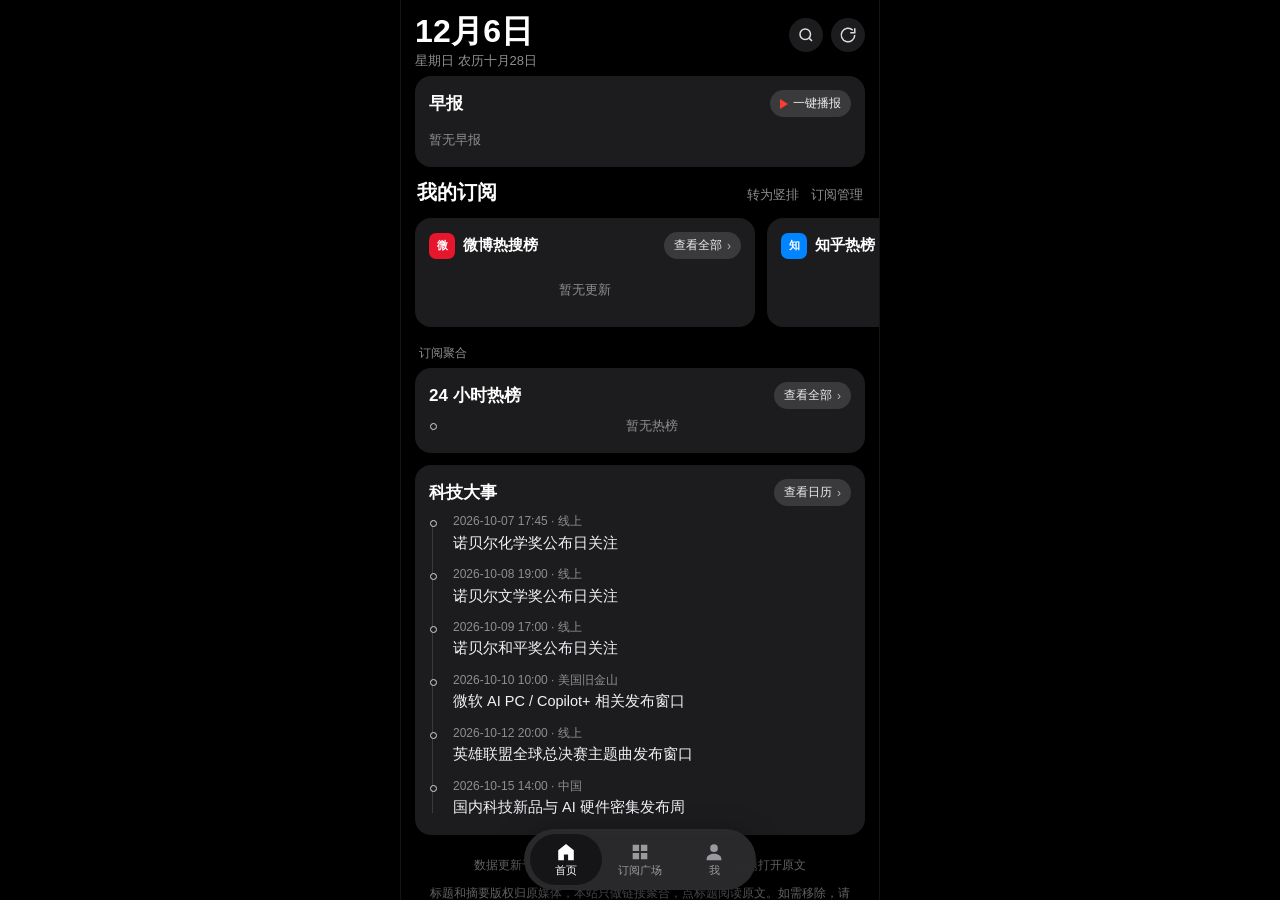
==== commit c8db874d: "数据刷新 2026-11-28 04:01" ====
--- a/index.html
+++ b/index.html
@@ -986,7 +986,7 @@
     </div>
   </div>
 <script>
-window.INLINE_DATA = {"updatedAt":"2026-11-27T10:58:38.584Z","updatedAtLabel":"2026/11/27 18:58:52","morning":[{"title":"一诺 孩子们我被封杀了","summary":"当前热度 295万。","url":"https://s.weibo.com/weibo?q=%E4%B8%80%E8%AF%BA+%E5%AD%A9%E5%AD%90%E4%BB%AC%E6%88%91%E8%A2%AB%E5%B0%81%E6%9D%80%E4%BA%86","hot":"295万","fetchedAt":"2026-11-27T10:58:38.584Z","minsAgo":1,"tags":["综合","微博热搜榜"],"sourceId":"weibo_hot","sourceName":"微博热搜榜"},{"title":"A股史诗级暴涨原因","summary":"当前热度 160万。","url":"https://s.weibo.com/weibo?q=A%E8%82%A1%E5%8F%B2%E8%AF%97%E7%BA%A7%E6%9A%B4%E6%B6%A8%E5%8E%9F%E5%9B%A0","hot":"160万","fetchedAt":"2026-11-27T10:58:38.584Z","minsAgo":4,"tags":["综合","微博热搜榜"],"sourceId":"weibo_hot","sourceName":"微博热搜榜"},{"title":"高交会架起国际科创合作桥梁","summary":"当前热度 84万。","url":"https://s.weibo.com/weibo?q=%E9%AB%98%E4%BA%A4%E4%BC%9A%E6%9E%B6%E8%B5%B7%E5%9B%BD%E9%99%85%E7%A7%91%E5%88%9B%E5%90%88%E4%BD%9C%E6%A1%A5%E6%A2%81","hot":"84万","fetchedAt":"2026-11-27T10:58:38.584Z","minsAgo":7,"tags":["综合","微博热搜榜"],"sourceId":"weibo_hot","sourceName":"微博热搜榜"},{"title":"A 股迎史诗级暴涨，沪深两市成交额重回 2 万亿，创业板指放量大涨超 11%，超 400 只个股涨停，发生了什么？","summary":"当前热度 1541 万。","url":"https://www.zhihu.com/question/2109643924381726663","hot":"1541 万","fetchedAt":"2026-11-27T10:58:38.584Z","minsAgo":1,"tags":["综合","知乎"],"sourceId":"zhihu_hot","sourceName":"知乎热榜"},{"title":"如何看待蔡磊进入渐冻症终末期，其妻子称上次与蔡磊见面全程没有说话而是一直在哭？","summary":"当前热度 928 万。","url":"https://www.zhihu.com/question/2109172404547228699","hot":"928 万","fetchedAt":"2026-11-27T10:58:38.584Z","minsAgo":4,"tags":["综合","知乎"],"sourceId":"zhihu_hot","sourceName":"知乎热榜"},{"title":"如何看待有人质疑老款问界 M9 使用圆线电机引发高价低配争议？","summary":"当前热度 402 万。","url":"https://www.zhihu.com/question/2108966270058108469","hot":"402 万","fetchedAt":"2026-11-27T10:58:38.584Z","minsAgo":7,"tags":["综合","知乎"],"sourceId":"zhihu_hot","sourceName":"知乎热榜"},{"title":"国家队抄底力度已超“924”","summary":"当前热度 1122.7万。","url":"https://so.toutiao.com/search?keyword=%23%E5%9B%BD%E5%AE%B6%E9%98%9F%E6%8A%84%E5%BA%95%E5%8A%9B%E5%BA%A6%E5%B7%B2%E8%B6%85%E2%80%9C924%E2%80%9D%23","hot":"1122.7万","fetchedAt":"2026-11-27T10:58:38.584Z","minsAgo":1,"tags":["综合","今日头条"],"sourceId":"toutiao_hot","sourceName":"今日头条热榜"},{"title":"正部级蓝天立被判死缓","summary":"当前热度 1015.9万。","url":"https://so.toutiao.com/search?keyword=%23%E6%AD%A3%E9%83%A8%E7%BA%A7%E8%93%9D%E5%A4%A9%E7%AB%8B%E8%A2%AB%E5%88%A4%E6%AD%BB%E7%BC%93%23","hot":"1015.9万","fetchedAt":"2026-11-27T10:58:38.584Z","minsAgo":4,"tags":["综合","今日头条"],"sourceId":"toutiao_hot","sourceName":"今日头条热榜"},{"title":"前10月规模以上工业企业利润增长16.0%","summary":"当前热度 919.2万。","url":"https://so.toutiao.com/search?keyword=%23%E5%89%8D10%E6%9C%88%E8%A7%84%E6%A8%A1%E4%BB%A5%E4%B8%8A%E5%B7%A5%E4%B8%9A%E4%BC%81%E4%B8%9A%E5%88%A9%E6%B6%A6%E5%A2%9E%E9%95%BF16.0%25%23","hot":"919.2万","fetchedAt":"2026-11-27T10:58:38.584Z","minsAgo":7,"tags":["综合","今日头条"],"sourceId":"toutiao_hot","sourceName":"今日头条热榜"},{"title":"曝海康威视取消大小周实现双休、但早晚餐补没了，员工称每月少 3000 元","summary":"当前热度 255评。","url":"https://m.ithome.com/html/1033329.htm","hot":"255评","fetchedAt":"2026-11-27T10:58:38.584Z","minsAgo":1,"tags":["科技","IT之家"],"sourceId":"ithome_daily","sourceName":"IT之家日榜"}],"timeline":[{"title":"一诺 孩子们我被封杀了","summary":"当前热度 295万。","url":"https://s.weibo.com/weibo?q=%E4%B8%80%E8%AF%BA+%E5%AD%A9%E5%AD%90%E4%BB%AC%E6%88%91%E8%A2%AB%E5%B0%81%E6%9D%80%E4%BA%86","hot":"295万","fetchedAt":"2026-11-27T10:58:38.584Z","minsAgo":1,"tags":["综合","微博热搜榜"],"sourceId":"weibo_hot","sourceName":"微博热搜榜"},{"title":"A 股迎史诗级暴涨，沪深两市成交额重回 2 万亿，创业板指放量大涨超 11%，超 400 只个股涨停，发生了什么？","summary":"当前热度 1541 万。","url":"https://www.zhihu.com/question/2109643924381726663","hot":"1541 万","fetchedAt":"2026-11-27T10:58:38.584Z","minsAgo":1,"tags":["综合","知乎"],"sourceId":"zhihu_hot","sourceName":"知乎热榜"},{"title":"“冰箱都装不下了！”妻子举报丈夫非法猎捕野生动物，民警发现野鸡、斑鸠、竹鸡等36只野生动物，丈夫已被取保候审。（人民日报记者 宋豪新）@大英警方 @四川日报","summary":"当前热度 人民日报。","url":"https://www.douyin.com/video/7712330557698362667","hot":"人民日报","fetchedAt":"2026-11-27T02:16:13.454Z","minsAgo":1,"tags":["娱乐","抖音"],"sourceId":"douyin_hot","sourceName":"抖音热榜"},{"title":"国家队抄底力度已超“924”","summary":"当前热度 1122.7万。","url":"https://so.toutiao.com/search?keyword=%23%E5%9B%BD%E5%AE%B6%E9%98%9F%E6%8A%84%E5%BA%95%E5%8A%9B%E5%BA%A6%E5%B7%B2%E8%B6%85%E2%80%9C924%E2%80%9D%23","hot":"1122.7万","fetchedAt":"2026-11-27T10:58:38.584Z","minsAgo":1,"tags":["综合","今日头条"],"sourceId":"toutiao_hot","sourceName":"今日头条热榜"},{"title":"适时开展6G网络建设、推动制定电信法，新一代通信网建设实施方案有哪些亮点？","summary":"","url":"https://www.thepaper.cn/newsDetail_forward_34566582","fetchedAt":"2026-11-27T02:16:13.454Z","minsAgo":1,"tags":["综合","澎湃新闻"],"sourceId":"thepaper_hot","sourceName":"澎湃新闻热榜"},{"title":"曝海康威视取消大小周实现双休、但早晚餐补没了，员工称每月少 3000 元","summary":"当前热度 255评。","url":"https://m.ithome.com/html/1033329.htm","hot":"255评","fetchedAt":"2026-11-27T10:58:38.584Z","minsAgo":1,"tags":["科技","IT之家"],"sourceId":"ithome_daily","sourceName":"IT之家日榜"},{"title":"《绝区零》挽昼角色展示 | 日陨之前","summary":"当前热度 269.5万。","url":"https://www.bilibili.com/video/av117669269412589/","hot":"269.5万","fetchedAt":"2026-11-27T10:58:38.584Z","minsAgo":1,"tags":["娱乐","Bilibili"],"sourceId":"bilibili_hot","sourceName":"Bilibili热门"},{"title":"8点1氪丨美团、淘宝闪购全面取消超时扣款；王兴兴：5到10年内中国机器人产量有望超过汽车；三只松鼠就12人间毛坯宿舍致歉","summary":"","url":"https://www.36kr.com/p/4087256294160773","fetchedAt":"2026-11-27T02:16:13.454Z","minsAgo":1,"tags":["科技","36氪"],"sourceId":"kr36","sourceName":"36氪热门"},{"title":"我最近听到最有水平的两句话","summary":"当前热度 81.1万。","url":"https://www.huxiu.com/article/4907013.html","hot":"81.1万","fetchedAt":"2026-11-27T02:16:13.454Z","minsAgo":1,"tags":["科技","虎嗅"],"sourceId":"huxiu","sourceName":"虎嗅精选"},{"title":"派评 | 近期值得关注的 App","summary":"当前热度 少数派编辑部。","url":"https://sspai.com/post/119438","hot":"少数派编辑部","fetchedAt":"2026-11-26T19:07:10.249Z","minsAgo":1,"tags":["科技","少数派"],"sourceId":"sspai","sourceName":"少数派"},{"title":"避险情绪主导市场，芯片股领跌拖累标普、纳指三连跌，英伟达跌4%，美元创18个月新高","summary":"当前热度 21.6万。","url":"https://wallstreetcn.com/articles/3785999","hot":"21.6万","fetchedAt":"2026-11-27T10:58:38.584Z","minsAgo":1,"tags":["财经","华尔街见闻"],"sourceId":"wallstreet","sourceName":"华尔街见闻"},{"title":"U17国足8-0狂胜斐济，晋级U17世界杯32强，这次小组出线意义有多大？谁是最大功臣？","summary":"当前热度 英仙说。","url":"https://new.qq.com/rain/a/20261127Q055A400","hot":"英仙说","fetchedAt":"2026-11-27T10:58:38.584Z","minsAgo":1,"tags":["综合","腾讯新闻"],"sourceId":"tencent_hot","sourceName":"腾讯新闻热门"},{"title":"可能的爱","summary":"当前热度 8。","url":"https://movie.douban.com/subject/36847425/","hot":"8","fetchedAt":"2026-11-27T02:16:13.454Z","minsAgo":1,"tags":["娱乐","豆瓣电影"],"sourceId":"douban_movie","sourceName":"豆瓣电影周榜"},{"title":"东方港湾：中国股市值得更强信心","summary":"","url":"https://www.yicai.com/news/103448974.html","fetchedAt":"2026-11-27T02:16:13.454Z","minsAgo":1,"tags":["财经","第一财经"],"sourceId":"yicai","sourceName":"第一财经"},{"title":"GTA6破解移植进度飞速","summary":"当前热度 267.8W实时讨论。","url":"http://tieba.baidu.com/hottopic/browse/hottopic?topic_id=28370332&topic_name=GTA6%E7%A0%B4%E8%A7%A3%E7%A7%BB%E6%A4%8D%E8%BF%9B%E5%BA%A6%E9%A3%9E%E9%80%9F","hot":"267.8W实时讨论","fetchedAt":"2026-11-27T02:16:13.454Z","minsAgo":1,"tags":["娱乐","贴吧热议"],"sourceId":"tieba_hot","sourceName":"贴吧热议"},{"title":"产品经理的日常 11月26日","summary":"","url":"https://m.okjike.com/originalPosts/6b082d54136b2761c612c76e","fetchedAt":"2026-11-26T19:07:10.249Z","minsAgo":1,"tags":["科技","即刻"],"sourceId":"jike","sourceName":"即刻精选"},{"title":"A股史诗级暴涨原因","summary":"当前热度 160万。","url":"https://s.weibo.com/weibo?q=A%E8%82%A1%E5%8F%B2%E8%AF%97%E7%BA%A7%E6%9A%B4%E6%B6%A8%E5%8E%9F%E5%9B%A0","hot":"160万","fetchedAt":"2026-11-27T10:58:38.584Z","minsAgo":4,"tags":["综合","微博热搜榜"],"sourceId":"weibo_hot","sourceName":"微博热搜榜"},{"title":"如何看待蔡磊进入渐冻症终末期，其妻子称上次与蔡磊见面全程没有说话而是一直在哭？","summary":"当前热度 928 万。","url":"https://www.zhihu.com/question/2109172404547228699","hot":"928 万","fetchedAt":"2026-11-27T10:58:38.584Z","minsAgo":4,"tags":["综合","知乎"],"sourceId":"zhihu_hot","sourceName":"知乎热榜"},{"title":"大理","summary":"当前热度 杨颖angelababy。","url":"https://www.douyin.com/video/7712104155250707818","hot":"杨颖angelababy","fetchedAt":"2026-11-27T02:16:13.454Z","minsAgo":4,"tags":["娱乐","抖音"],"sourceId":"douyin_hot","sourceName":"抖音热榜"},{"title":"正部级蓝天立被判死缓","summary":"当前热度 1015.9万。","url":"https://so.toutiao.com/search?keyword=%23%E6%AD%A3%E9%83%A8%E7%BA%A7%E8%93%9D%E5%A4%A9%E7%AB%8B%E8%A2%AB%E5%88%A4%E6%AD%BB%E7%BC%93%23","hot":"1015.9万","fetchedAt":"2026-11-27T10:58:38.584Z","minsAgo":4,"tags":["综合","今日头条"],"sourceId":"toutiao_hot","sourceName":"今日头条热榜"},{"title":"中国首例无线侵入式汉语脑机接口临床试验完成，让渐冻症患者“开口说话”","summary":"","url":"https://www.thepaper.cn/newsDetail_forward_34567525","fetchedAt":"2026-11-27T02:16:13.454Z","minsAgo":4,"tags":["综合","澎湃新闻"],"sourceId":"thepaper_hot","sourceName":"澎湃新闻热榜"},{"title":"手机一碰过闸：微信 iOS 端 8.0.80 版本上线 NFC 交通卡","summary":"当前热度 220评。","url":"https://m.ithome.com/html/1033098.htm","hot":"220评","fetchedAt":"2026-11-27T02:16:13.454Z","minsAgo":4,"tags":["科技","IT之家"],"sourceId":"ithome_daily","sourceName":"IT之家日榜"},{"title":"吴 众","summary":"当前热度 255.7万。","url":"https://www.bilibili.com/video/av117676852646165/","hot":"255.7万","fetchedAt":"2026-11-27T02:16:13.454Z","minsAgo":4,"tags":["娱乐","Bilibili"],"sourceId":"bilibili_hot","sourceName":"Bilibili热门"},{"title":"GPT-6 Astra或已发现大一统理论？斯坦福物理论文引热议","summary":"","url":"https://www.36kr.com/p/4086372097206921","fetchedAt":"2026-11-26T19:07:10.249Z","minsAgo":4,"tags":["科技","36氪"],"sourceId":"kr36","sourceName":"36氪热门"},{"title":"腾讯到最危险的时刻了？","summary":"当前热度 60.7万。","url":"https://www.huxiu.com/article/4906811.html","hot":"60.7万","fetchedAt":"2026-11-27T02:16:13.454Z","minsAgo":4,"tags":["科技","虎嗅"],"sourceId":"huxiu","sourceName":"虎嗅精选"},{"title":"养鱼更省心，造景更自由：米家智能鱼缸 2 Pro 体验","summary":"当前热度 ElijahLee。","url":"https://sspai.com/post/119023","hot":"ElijahLee","fetchedAt":"2026-11-26T19:07:10.249Z","minsAgo":4,"tags":["科技","少数派"],"sourceId":"sspai","sourceName":"少数派"},{"title":"SemiAnalysis大幅下修AI算力预测：2028年资本开支预测下调近三成，五年硅片出货面积下调17%，英伟达受冲击最严重","summary":"当前热度 10.8万。","url":"https://wallstreetcn.com/articles/3786019","hot":"10.8万","fetchedAt":"2026-11-27T10:58:38.584Z","minsAgo":4,"tags":["财经","华尔街见闻"],"sourceId":"wallstreet","sourceName":"华尔街见闻"},{"title":"以色列正直党与民主党就组阁协议达成一致，埃森科特距离组阁成功还有多远？内塔尼亚胡目前处境如何？","summary":"当前热度 一学就废。","url":"https://new.qq.com/rain/a/20261127Q0635D00","hot":"一学就废","fetchedAt":"2026-11-27T10:58:38.584Z","minsAgo":4,"tags":["综合","腾讯新闻"],"sourceId":"tencent_hot","sourceName":"腾讯新闻热门"},{"title":"黑球","summary":"当前热度 8。","url":"https://movie.douban.com/subject/37215318/","hot":"8","fetchedAt":"2026-11-27T02:16:13.454Z","minsAgo":4,"tags":["娱乐","豆瓣电影"],"sourceId":"douban_movie","sourceName":"豆瓣电影周榜"},{"title":"三种流感毒株叠加来袭，流感概念股掀起涨停潮","summary":"","url":"https://www.yicai.com/news/103453441.html","fetchedAt":"2026-11-27T02:16:13.454Z","minsAgo":4,"tags":["财经","第一财经"],"sourceId":"yicai","sourceName":"第一财经"},{"title":"Viper离队直播On当场落泪","summary":"当前热度 246.5W实时讨论。","url":"http://tieba.baidu.com/hottopic/browse/hottopic?topic_id=28370342&topic_name=Viper%E7%A6%BB%E9%98%9F%E7%9B%B4%E6%92%ADOn%E5%BD%93%E5%9C%BA%E8%90%BD%E6%B3%AA","hot":"246.5W实时讨论","fetchedAt":"2026-11-27T10:58:38.584Z","minsAgo":4,"tags":["娱乐","贴吧热议"],"sourceId":"tieba_hot","sourceName":"贴吧热议"},{"title":"产品经理的日常 11月26日","summary":"","url":"https://m.okjike.com/originalPosts/6b0817ad38389f5993f5d535","fetchedAt":"2026-11-26T19:07:10.249Z","minsAgo":4,"tags":["科技","即刻"],"sourceId":"jike","sourceName":"即刻精选"},{"title":"高交会架起国际科创合作桥梁","summary":"当前热度 84万。","url":"https://s.weibo.com/weibo?q=%E9%AB%98%E4%BA%A4%E4%BC%9A%E6%9E%B6%E8%B5%B7%E5%9B%BD%E9%99%85%E7%A7%91%E5%88%9B%E5%90%88%E4%BD%9C%E6%A1%A5%E6%A2%81","hot":"84万","fetchedAt":"2026-11-27T10:58:38.584Z","minsAgo":7,"tags":["综合","微博热搜榜"],"sourceId":"weibo_hot","sourceName":"微博热搜榜"},{"title":"如何看待有人质疑老款问界 M9 使用圆线电机引发高价低配争议？","summary":"当前热度 402 万。","url":"https://www.zhihu.com/question/2108966270058108469","hot":"402 万","fetchedAt":"2026-11-27T10:58:38.584Z","minsAgo":7,"tags":["综合","知乎"],"sourceId":"zhihu_hot","sourceName":"知乎热榜"},{"title":"#跳投哥葱油饼 #迈克尔油饼 #致敬平安守护者 #抚顺消防 吓我一跳 我还以为安全检查呢😂","summary":"当前热度 跳投哥葱油饼。","url":"https://www.douyin.com/video/7712294872489777819","hot":"跳投哥葱油饼","fetchedAt":"2026-11-27T02:16:13.454Z","minsAgo":7,"tags":["娱乐","抖音"],"sourceId":"douyin_hot","sourceName":"抖音热榜"},{"title":"前10月规模以上工业企业利润增长16.0%","summary":"当前热度 919.2万。","url":"https://so.toutiao.com/search?keyword=%23%E5%89%8D10%E6%9C%88%E8%A7%84%E6%A8%A1%E4%BB%A5%E4%B8%8A%E5%B7%A5%E4%B8%9A%E4%BC%81%E4%B8%9A%E5%88%A9%E6%B6%A6%E5%A2%9E%E9%95%BF16.0%25%23","hot":"919.2万","fetchedAt":"2026-11-27T10:58:38.584Z","minsAgo":7,"tags":["综合","今日头条"],"sourceId":"toutiao_hot","sourceName":"今日头条热榜"},{"title":"现场观察·国防部记者会｜台欲装备上千艘自杀式无人艇，为何说是“蚍蜉撼树”","summary":"","url":"https://www.thepaper.cn/newsDetail_forward_34567996","fetchedAt":"2026-11-27T10:58:38.584Z","minsAgo":7,"tags":["综合","澎湃新闻"],"sourceId":"thepaper_hot","sourceName":"澎湃新闻热榜"},{"title":"全球首个乙肝功能性治愈新药在中国获批上市","summary":"当前热度 164评。","url":"https://m.ithome.com/html/1033089.htm","hot":"164评","fetchedAt":"2026-11-27T02:16:13.454Z","minsAgo":7,"tags":["科技","IT之家"],"sourceId":"ithome_daily","sourceName":"IT之家日榜"},{"title":"“为人民服务”","summary":"当前热度 109.8万。","url":"https://www.bilibili.com/video/av117671198855602/","hot":"109.8万","fetchedAt":"2026-11-26T19:07:10.249Z","minsAgo":7,"tags":["娱乐","Bilibili"],"sourceId":"bilibili_hot","sourceName":"Bilibili热门"},{"title":"字节腾讯阿里AI人才大迁徙：超百起核心岗流动，顶薪2000万","summary":"","url":"https://www.36kr.com/p/4087191926929793","fetchedAt":"2026-11-27T10:58:38.584Z","minsAgo":7,"tags":["科技","36氪"],"sourceId":"kr36","sourceName":"36氪热门"}],"techEvents":[{"time":"2026-10-07 17:45","place":"线上","title":"诺贝尔化学奖公布日关注"},{"time":"2026-10-08 19:00","place":"线上","title":"诺贝尔文学奖公布日关注"},{"time":"2026-10-09 17:00","place":"线上","title":"诺贝尔和平奖公布日关注"},{"time":"2026-10-10 10:00","place":"美国旧金山","title":"微软 AI PC / Copilot+ 相关发布窗口"},{"time":"2026-10-12 20:00","place":"线上","title":"英雄联盟全球总决赛主题曲发布窗口"},{"time":"2026-10-15 14:00","place":"中国","title":"国内科技新品与 AI 硬件密集发布周"}],"sources":[{"id":"weibo_hot","name":"微博热搜榜","cat":"综合","color":"#e6162d","icon":"微","defaultOn":true,"live":true,"status":"ok","updatedAt":"2026-11-27T10:58:38.584Z","todayCount":10,"items":[{"title":"一诺 孩子们我被封杀了","summary":"当前热度 295万。","url":"https://s.weibo.com/weibo?q=%E4%B8%80%E8%AF%BA+%E5%AD%A9%E5%AD%90%E4%BB%AC%E6%88%91%E8%A2%AB%E5%B0%81%E6%9D%80%E4%BA%86","hot":"295万","fetchedAt":"2026-11-27T10:58:38.584Z","minsAgo":1,"tags":["综合","微博热搜榜"]},{"title":"A股史诗级暴涨原因","summary":"当前热度 160万。","url":"https://s.weibo.com/weibo?q=A%E8%82%A1%E5%8F%B2%E8%AF%97%E7%BA%A7%E6%9A%B4%E6%B6%A8%E5%8E%9F%E5%9B%A0","hot":"160万","fetchedAt":"2026-11-27T10:58:38.584Z","minsAgo":4,"tags":["综合","微博热搜榜"]},{"title":"高交会架起国际科创合作桥梁","summary":"当前热度 84万。","url":"https://s.weibo.com/weibo?q=%E9%AB%98%E4%BA%A4%E4%BC%9A%E6%9E%B6%E8%B5%B7%E5%9B%BD%E9%99%85%E7%A7%91%E5%88%9B%E5%90%88%E4%BD%9C%E6%A1%A5%E6%A2%81","hot":"84万","fetchedAt":"2026-11-27T10:58:38.584Z","minsAgo":7,"tags":["综合","微博热搜榜"]},{"title":"华为乾崑向你收集用车心愿啦","summary":"当前热度 80万。","url":"https://s.weibo.com/weibo?q=%E5%8D%8E%E4%B8%BA%E4%B9%BE%E5%B4%91%E5%90%91%E4%BD%A0%E6%94%B6%E9%9B%86%E7%94%A8%E8%BD%A6%E5%BF%83%E6%84%BF%E5%95%A6","hot":"80万","fetchedAt":"2026-11-27T10:58:38.584Z","minsAgo":10,"tags":["综合","微博热搜榜"]},{"title":"为女友办完后事身亡小伙母亲发声","summary":"当前热度 75万。","url":"https://s.weibo.com/weibo?q=%E4%B8%BA%E5%A5%B3%E5%8F%8B%E5%8A%9E%E5%AE%8C%E5%90%8E%E4%BA%8B%E8%BA%AB%E4%BA%A1%E5%B0%8F%E4%BC%99%E6%AF%8D%E4%BA%B2%E5%8F%91%E5%A3%B0","hot":"75万","fetchedAt":"2026-11-27T10:58:38.584Z","minsAgo":13,"tags":["综合","微博热搜榜"]},{"title":"女友去世后男子失联遗体被发现","summary":"当前热度 59万。","url":"https://s.weibo.com/weibo?q=%E5%A5%B3%E5%8F%8B%E5%8E%BB%E4%B8%96%E5%90%8E%E7%94%B7%E5%AD%90%E5%A4%B1%E8%81%94%E9%81%97%E4%BD%93%E8%A2%AB%E5%8F%91%E7%8E%B0","hot":"59万","fetchedAt":"2026-11-27T10:58:38.584Z","minsAgo":16,"tags":["综合","微博热搜榜"]},{"title":"厉娜哭完下山意外发现兜里有一百块","summary":"当前热度 49万。","url":"https://s.weibo.com/weibo?q=%E5%8E%89%E5%A8%9C%E5%93%AD%E5%AE%8C%E4%B8%8B%E5%B1%B1%E6%84%8F%E5%A4%96%E5%8F%91%E7%8E%B0%E5%85%9C%E9%87%8C%E6%9C%89%E4%B8%80%E7%99%BE%E5%9D%97","hot":"49万","fetchedAt":"2026-11-27T10:58:38.584Z","minsAgo":19,"tags":["综合","微博热搜榜"]},{"title":"大疆前员工爆料竞业争议","summary":"当前热度 44万。","url":"https://s.weibo.com/weibo?q=%E5%A4%A7%E7%96%86%E5%89%8D%E5%91%98%E5%B7%A5%E7%88%86%E6%96%99%E7%AB%9E%E4%B8%9A%E4%BA%89%E8%AE%AE","hot":"44万","fetchedAt":"2026-11-27T10:58:38.584Z","minsAgo":22,"tags":["综合","微博热搜榜"]},{"title":"老鼠钻女老师裤子视频不能一删了之","summary":"当前热度 43万。","url":"https://s.weibo.com/weibo?q=%E8%80%81%E9%BC%A0%E9%92%BB%E5%A5%B3%E8%80%81%E5%B8%88%E8%A3%A4%E5%AD%90%E8%A7%86%E9%A2%91%E4%B8%8D%E8%83%BD%E4%B8%80%E5%88%A0%E4%BA%86%E4%B9%8B","hot":"43万","fetchedAt":"2026-11-27T10:58:38.584Z","minsAgo":25,"tags":["综合","微博热搜榜"]},{"title":"大疆 竞业协议","summary":"当前热度 43万。","url":"https://s.weibo.com/weibo?q=%E5%A4%A7%E7%96%86+%E7%AB%9E%E4%B8%9A%E5%8D%8F%E8%AE%AE","hot":"43万","fetchedAt":"2026-11-27T10:58:38.584Z","minsAgo":28,"tags":["综合","微博热搜榜"]}]},{"id":"zhihu_hot","name":"知乎热榜","cat":"综合","color":"#0084ff","icon":"知","defaultOn":true,"live":true,"status":"ok","updatedAt":"2026-11-27T10:58:38.584Z","todayCount":10,"items":[{"title":"A 股迎史诗级暴涨，沪深两市成交额重回 2 万亿，创业板指放量大涨超 11%，超 400 只个股涨停，发生了什么？","summary":"当前热度 1541 万。","url":"https://www.zhihu.com/question/2109643924381726663","hot":"1541 万","fetchedAt":"2026-11-27T10:58:38.584Z","minsAgo":1,"tags":["综合","知乎"]},{"title":"如何看待蔡磊进入渐冻症终末期，其妻子称上次与蔡磊见面全程没有说话而是一直在哭？","summary":"当前热度 928 万。","url":"https://www.zhihu.com/question/2109172404547228699","hot":"928 万","fetchedAt":"2026-11-27T10:58:38.584Z","minsAgo":4,"tags":["综合","知乎"]},{"title":"如何看待有人质疑老款问界 M9 使用圆线电机引发高价低配争议？","summary":"当前热度 402 万。","url":"https://www.zhihu.com/question/2108966270058108469","hot":"402 万","fetchedAt":"2026-11-27T10:58:38.584Z","minsAgo":7,"tags":["综合","知乎"]},{"title":"魏建军感慨车企竞争激烈，董明珠提出「家里冲进老鼠把它打掉就好」，这套竞争思路放在现在的汽车行业适合吗？","summary":"当前热度 351 万。","url":"https://www.zhihu.com/question/2109305887672357185","hot":"351 万","fetchedAt":"2026-11-27T10:58:38.584Z","minsAgo":10,"tags":["综合","知乎"]},{"title":"中国标准化研究院发布十大最宜居城市，北京、济南、青岛排前三，怎样看待这份榜单？你心中的宜居城市是哪些？","summary":"当前热度 340 万。","url":"https://www.zhihu.com/question/2109591033314894380","hot":"340 万","fetchedAt":"2026-11-27T10:58:38.584Z","minsAgo":13,"tags":["综合","知乎"]},{"title":"女子入住上海四千一晚酒店，孩子不慎碰坏一摆件被索赔三千元，远高于采购价，这一索赔标准合理吗？","summary":"当前热度 270 万。","url":"https://www.zhihu.com/question/2109291472705033135","hot":"270 万","fetchedAt":"2026-11-27T10:58:38.584Z","minsAgo":16,"tags":["综合","知乎"]},{"title":"如何评价文章《我疆画地为牢》？文章中写员工离职后遭竞业索赔 250 万，真实情况是这样吗？","summary":"当前热度 249 万。","url":"https://www.zhihu.com/question/2109630564487492762","hot":"249 万","fetchedAt":"2026-11-27T10:58:38.584Z","minsAgo":19,"tags":["综合","知乎"]},{"title":"能拍出《大明王朝 1566》的导演为什么会在《两京十五日》翻车了？","summary":"当前热度 233 万。","url":"https://www.zhihu.com/question/2108875718960617190","hot":"233 万","fetchedAt":"2026-11-27T10:58:38.584Z","minsAgo":22,"tags":["综合","知乎"]},{"title":"商务部开新闻发布会称机关单位带头过紧日子，透露了什么信号？可能有哪些影响？","summary":"当前热度 233 万。","url":"https://www.zhihu.com/question/2109592991497189095","hot":"233 万","fetchedAt":"2026-11-27T10:58:38.584Z","minsAgo":25,"tags":["综合","知乎"]},{"title":"狮子并非中国的产物，为何石狮子却成了中国的守门神？","summary":"当前热度 231 万。","url":"https://www.zhihu.com/question/565692238","hot":"231 万","fetchedAt":"2026-11-27T10:58:38.584Z","minsAgo":28,"tags":["综合","知乎"]}]},{"id":"douyin_hot","name":"抖音热榜","cat":"娱乐","color":"#111111","icon":"抖","defaultOn":false,"live":true,"status":"ok","updatedAt":"2026-11-27T10:58:38.584Z","todayCount":8,"items":[{"title":"“冰箱都装不下了！”妻子举报丈夫非法猎捕野生动物，民警发现野鸡、斑鸠、竹鸡等36只野生动物，丈夫已被取保候审。（人民日报记者 宋豪新）@大英警方 @四川日报","summary":"当前热度 人民日报。","url":"https://www.douyin.com/video/7712330557698362667","hot":"人民日报","fetchedAt":"2026-11-27T02:16:13.454Z","minsAgo":1,"tags":["娱乐","抖音"]},{"title":"大理","summary":"当前热度 杨颖angelababy。","url":"https://www.douyin.com/video/7712104155250707818","hot":"杨颖angelababy","fetchedAt":"2026-11-27T02:16:13.454Z","minsAgo":4,"tags":["娱乐","抖音"]},{"title":"#跳投哥葱油饼 #迈克尔油饼 #致敬平安守护者 #抚顺消防 吓我一跳 我还以为安全检查呢😂","summary":"当前热度 跳投哥葱油饼。","url":"https://www.douyin.com/video/7712294872489777819","hot":"跳投哥葱油饼","fetchedAt":"2026-11-27T02:16:13.454Z","minsAgo":7,"tags":["娱乐","抖音"]},{"title":"这项目，本王投了！ #精神状态belike #低精力#好家请就位 #超能演剧场2026","summary":"当前热度 王七叶。","url":"https://www.douyin.com/video/7711650599343142585","hot":"王七叶","fetchedAt":"2026-11-26T19:07:10.249Z","minsAgo":10,"tags":["娱乐","抖音"]},{"title":"“女篮文班亚马：谁敢欺负我队友”#篮球🏀 #篮球摄手虎 #曹熙琛 #全国青少年u系列篮球联赛 #全国u14青少年篮球联赛","summary":"当前热度 篮球摄手虎。","url":"https://www.douyin.com/video/7712331448292272207","hot":"篮球摄手虎","fetchedAt":"2026-11-27T02:16:13.454Z","minsAgo":13,"tags":["娱乐","抖音"]},{"title":"自信一点！你不是在追热点，是在创造热点！","summary":"当前热度 李蠕蠕。","url":"https://www.douyin.com/video/7711967359044705969","hot":"李蠕蠕","fetchedAt":"2026-11-27T02:16:13.454Z","minsAgo":16,"tags":["娱乐","抖音"]},{"title":"吃鱼了","summary":"当前热度 暴躁牛魔王。","url":"https://www.douyin.com/video/7712303222170097023","hot":"暴躁牛魔王","fetchedAt":"2026-11-27T02:16:13.454Z","minsAgo":19,"tags":["娱乐","抖音"]},{"title":"跟普信男相亲！#搞笑 #人夫界最严厉的父亲 #人夫感穿搭 #爱他就送他海澜之家 #海澜之家夹克","summary":"当前热度 胡大央。","url":"https://www.douyin.com/video/7712020302788465387","hot":"胡大央","fetchedAt":"2026-11-27T02:16:13.454Z","minsAgo":22,"tags":["娱乐","抖音"]}]},{"id":"toutiao_hot","name":"今日头条热榜","cat":"综合","color":"#f04142","icon":"头","defaultOn":true,"live":true,"status":"ok","updatedAt":"2026-11-27T10:58:38.584Z","todayCount":10,"items":[{"title":"国家队抄底力度已超“924”","summary":"当前热度 1122.7万。","url":"https://so.toutiao.com/search?keyword=%23%E5%9B%BD%E5%AE%B6%E9%98%9F%E6%8A%84%E5%BA%95%E5%8A%9B%E5%BA%A6%E5%B7%B2%E8%B6%85%E2%80%9C924%E2%80%9D%23","hot":"1122.7万","fetchedAt":"2026-11-27T10:58:38.584Z","minsAgo":1,"tags":["综合","今日头条"]},{"title":"正部级蓝天立被判死缓","summary":"当前热度 1015.9万。","url":"https://so.toutiao.com/search?keyword=%23%E6%AD%A3%E9%83%A8%E7%BA%A7%E8%93%9D%E5%A4%A9%E7%AB%8B%E8%A2%AB%E5%88%A4%E6%AD%BB%E7%BC%93%23","hot":"1015.9万","fetchedAt":"2026-11-27T10:58:38.584Z","minsAgo":4,"tags":["综合","今日头条"]},{"title":"前10月规模以上工业企业利润增长16.0%","summary":"当前热度 919.2万。","url":"https://so.toutiao.com/search?keyword=%23%E5%89%8D10%E6%9C%88%E8%A7%84%E6%A8%A1%E4%BB%A5%E4%B8%8A%E5%B7%A5%E4%B8%9A%E4%BC%81%E4%B8%9A%E5%88%A9%E6%B6%A6%E5%A2%9E%E9%95%BF16.0%25%23","hot":"919.2万","fetchedAt":"2026-11-27T10:58:38.584Z","minsAgo":7,"tags":["综合","今日头条"]},{"title":"金价银价大涨","summary":"当前热度 831.7万。","url":"https://so.toutiao.com/search?keyword=%23%E9%87%91%E4%BB%B7%E9%93%B6%E4%BB%B7%E5%A4%A7%E6%B6%A8%23","hot":"831.7万","fetchedAt":"2026-11-27T10:58:38.584Z","minsAgo":10,"tags":["综合","今日头条"]},{"title":"武契奇：我一旦绝食将拒绝接受救治","summary":"当前热度 752.6万。","url":"https://so.toutiao.com/search?keyword=%23%E6%AD%A6%E5%A5%91%E5%A5%87%EF%BC%9A%E6%88%91%E4%B8%80%E6%97%A6%E7%BB%9D%E9%A3%9F%E5%B0%86%E6%8B%92%E7%BB%9D%E6%8E%A5%E5%8F%97%E6%95%91%E6%B2%BB%23","hot":"752.6万","fetchedAt":"2026-11-27T10:58:38.584Z","minsAgo":13,"tags":["综合","今日头条"]},{"title":"A股大爆发","summary":"当前热度 681.0万。","url":"https://so.toutiao.com/search?keyword=%23A%E8%82%A1%E5%A4%A7%E7%88%86%E5%8F%91%23","hot":"681.0万","fetchedAt":"2026-11-27T10:58:38.584Z","minsAgo":16,"tags":["综合","今日头条"]},{"title":"立陶宛2天内对台表态连升三级","summary":"当前热度 373.7万。","url":"https://so.toutiao.com/search?keyword=%23%E7%AB%8B%E9%99%B6%E5%AE%9B2%E5%A4%A9%E5%86%85%E5%AF%B9%E5%8F%B0%E8%A1%A8%E6%80%81%E8%BF%9E%E5%8D%87%E4%B8%89%E7%BA%A7%23","hot":"373.7万","fetchedAt":"2026-11-27T10:58:38.584Z","minsAgo":19,"tags":["综合","今日头条"]},{"title":"又一家车企宣布停产燃油车","summary":"当前热度 276.9万。","url":"https://so.toutiao.com/search?keyword=%23%E5%8F%88%E4%B8%80%E5%AE%B6%E8%BD%A6%E4%BC%81%E5%AE%A3%E5%B8%83%E5%81%9C%E4%BA%A7%E7%87%83%E6%B2%B9%E8%BD%A6%23","hot":"276.9万","fetchedAt":"2026-11-27T10:58:38.584Z","minsAgo":22,"tags":["综合","今日头条"]},{"title":"A股放量暴涨 反转来了吗","summary":"当前热度 616.2万。","url":"https://so.toutiao.com/search?keyword=%23A%E8%82%A1%E6%94%BE%E9%87%8F%E6%9A%B4%E6%B6%A8+%E5%8F%8D%E8%BD%AC%E6%9D%A5%E4%BA%86%E5%90%97%23","hot":"616.2万","fetchedAt":"2026-11-27T10:58:38.584Z","minsAgo":25,"tags":["综合","今日头条"]},{"title":"原来鹅毛大雪是真的","summary":"当前热度 250.5万。","url":"https://so.toutiao.com/search?keyword=%23%E5%8E%9F%E6%9D%A5%E9%B9%85%E6%AF%9B%E5%A4%A7%E9%9B%AA%E6%98%AF%E7%9C%9F%E7%9A%84%23","hot":"250.5万","fetchedAt":"2026-11-27T10:58:38.584Z","minsAgo":28,"tags":["综合","今日头条"]}]},{"id":"thepaper_hot","name":"澎湃新闻热榜","cat":"综合","color":"#e60012","icon":"湃","defaultOn":false,"live":true,"status":"ok","updatedAt":"2026-11-27T10:58:38.584Z","todayCount":10,"items":[{"title":"适时开展6G网络建设、推动制定电信法，新一代通信网建设实施方案有哪些亮点？","summary":"","url":"https://www.thepaper.cn/newsDetail_forward_34566582","fetchedAt":"2026-11-27T02:16:13.454Z","minsAgo":1,"tags":["综合","澎湃新闻"]},{"title":"中国首例无线侵入式汉语脑机接口临床试验完成，让渐冻症患者“开口说话”","summary":"","url":"https://www.thepaper.cn/newsDetail_forward_34567525","fetchedAt":"2026-11-27T02:16:13.454Z","minsAgo":4,"tags":["综合","澎湃新闻"]},{"title":"现场观察·国防部记者会｜台欲装备上千艘自杀式无人艇，为何说是“蚍蜉撼树”","summary":"","url":"https://www.thepaper.cn/newsDetail_forward_34567996","fetchedAt":"2026-11-27T10:58:38.584Z","minsAgo":7,"tags":["综合","澎湃新闻"]},{"title":"言短意长｜让家长自我贬损的家庭教育，都要高度警惕","summary":"","url":"https://www.thepaper.cn/newsDetail_forward_34568217","fetchedAt":"2026-11-27T02:16:13.454Z","minsAgo":10,"tags":["综合","澎湃新闻"]},{"title":"周琦挥肘被驱逐，中国男篮80比82不敌沙特","summary":"","url":"https://www.thepaper.cn/newsDetail_forward_34568104","fetchedAt":"2026-11-27T02:16:13.454Z","minsAgo":13,"tags":["综合","澎湃新闻"]},{"title":"大学应有的模样｜大学，该让青年从容栖居","summary":"","url":"https://www.thepaper.cn/newsDetail_forward_34554351","fetchedAt":"2026-11-27T10:58:38.584Z","minsAgo":16,"tags":["综合","澎湃新闻"]},{"title":"拜托，中国男篮别再给解说员出难题了","summary":"","url":"https://www.thepaper.cn/newsDetail_forward_34568938","fetchedAt":"2026-11-27T10:58:38.584Z","minsAgo":19,"tags":["综合","澎湃新闻"]},{"title":"经纬度｜引资结构优化绝不等于 “外资跑路”","summary":"","url":"https://www.thepaper.cn/newsDetail_forward_34556525","fetchedAt":"2026-11-27T10:58:38.584Z","minsAgo":22,"tags":["综合","澎湃新闻"]},{"title":"武大通报教师曾某某被举报事件：违规使用科研经费给予免职","summary":"","url":"https://www.thepaper.cn/newsDetail_forward_34567109","fetchedAt":"2026-11-27T02:16:13.454Z","minsAgo":25,"tags":["综合","澎湃新闻"]},{"title":"国家最高科学技术奖得主陈立泉光明日报头版撰文：国家需要什么，我就做什么","summary":"","url":"https://www.thepaper.cn/newsDetail_forward_34570807","fetchedAt":"2026-11-27T10:58:38.584Z","minsAgo":28,"tags":["综合","澎湃新闻"]}]},{"id":"xinwen_lianbo","name":"新闻联播速览","cat":"综合","color":"#c8102e","icon":"联","defaultOn":false,"live":false,"status":"unavailable","updatedAt":null,"todayCount":0,"items":[]},{"id":"ithome_daily","name":"IT之家日榜","cat":"科技","color":"#d35400","icon":"IT","defaultOn":true,"live":true,"status":"ok","updatedAt":"2026-11-27T10:58:38.584Z","todayCount":10,"items":[{"title":"曝海康威视取消大小周实现双休、但早晚餐补没了，员工称每月少 3000 元","summary":"当前热度 255评。","url":"https://m.ithome.com/html/1033329.htm","hot":"255评","fetchedAt":"2026-11-27T10:58:38.584Z","minsAgo":1,"tags":["科技","IT之家"]},{"title":"手机一碰过闸：微信 iOS 端 8.0.80 版本上线 NFC 交通卡","summary":"当前热度 220评。","url":"https://m.ithome.com/html/1033098.htm","hot":"220评","fetchedAt":"2026-11-27T02:16:13.454Z","minsAgo":4,"tags":["科技","IT之家"]},{"title":"全球首个乙肝功能性治愈新药在中国获批上市","summary":"当前热度 164评。","url":"https://m.ithome.com/html/1033089.htm","hot":"164评","fetchedAt":"2026-11-27T02:16:13.454Z","minsAgo":7,"tags":["科技","IT之家"]},{"title":"DeepSeek 灰度测试“消耗额度”：直观展示对话成本，此前已实施限额","summary":"当前热度 112评。","url":"https://m.ithome.com/html/1033157.htm","hot":"112评","fetchedAt":"2026-11-27T10:58:38.584Z","minsAgo":10,"tags":["科技","IT之家"]},{"title":"华为星驰辅助驾驶发布：与乾崑智驾技术同源、资源共享，明年超 10 款车型量产上市","summary":"当前热度 171评。","url":"https://m.ithome.com/html/1033066.htm","hot":"171评","fetchedAt":"2026-11-27T02:16:13.454Z","minsAgo":13,"tags":["科技","IT之家"]},{"title":"华为 HarmonyOS 五大技术品牌公开，含鸿蒙星河互联、星盾安全、方舟引擎、小艺、空间计算","summary":"当前热度 142评。","url":"https://m.ithome.com/html/1033130.htm","hot":"142评","fetchedAt":"2026-11-27T10:58:38.584Z","minsAgo":16,"tags":["科技","IT之家"]},{"title":"阿维塔陈卓：已有超过 5000 名华为员工自费成为阿维塔车主","summary":"当前热度 94评。","url":"https://m.ithome.com/html/1033128.htm","hot":"94评","fetchedAt":"2026-11-27T10:58:38.584Z","minsAgo":19,"tags":["科技","IT之家"]},{"title":"启境汽车发布全新品牌 LOGO，寓意“一枚守护美好生活的徽章”","summary":"当前热度 171评。","url":"https://m.ithome.com/html/1033091.htm","hot":"171评","fetchedAt":"2026-11-27T10:58:38.584Z","minsAgo":22,"tags":["科技","IT之家"]},{"title":"华为星芒 OSTA O1 Pro 阔直板手机首销激活量曝光，开售三天约 4700 台","summary":"当前热度 389评。","url":"https://m.ithome.com/html/1033356.htm","hot":"389评","fetchedAt":"2026-11-27T10:58:38.584Z","minsAgo":25,"tags":["科技","IT之家"]},{"title":"宁德时代预告 30#巧克力电池：首发 100kWh 版本，支持实现 3s 级零百加速","summary":"当前热度 73评。","url":"https://m.ithome.com/html/1033129.htm","hot":"73评","fetchedAt":"2026-11-27T10:58:38.584Z","minsAgo":28,"tags":["科技","IT之家"]}]},{"id":"ithome_flash","name":"IT之家快讯","cat":"科技","color":"#e67e22","icon":"讯","defaultOn":false,"live":true,"status":"ok","updatedAt":"2026-11-27T10:58:38.584Z","todayCount":10,"items":[{"title":"字节火山引擎：豆包大模型已服务八成国内头部电视厂商，创维、长虹、海信、TCL 等推出量产电视","summary":"字节火山引擎今日宣布，目前， 豆包大模型已服务八成国内头部电视厂商， 创维、长虹、海信、TCL 等主流品牌，都推出了搭载豆包大模型的量产电视。","url":"https://www.ithome.com/1/033/718.htm","publishedAt":"2026-11-27T10:36:56.000Z","fetchedAt":"2026-11-27T10:58:38.584Z","minsAgo":21,"tags":["科技","IT之家快讯"]},{"title":"摩米士推出 1-Power X+ 自带线 45W 移动电源：3C+1A，10000mAh 电芯售 233 元","summary":"摩米士现已推出 1-Power X+ 自带线 45W 移动电源，该产品采用 3C+1A 设计，匹配 10000mAh 电芯，定价为 233 元。","url":"https://www.ithome.com/1/033/705.htm","publishedAt":"2026-11-27T10:29:15.000Z","fetchedAt":"2026-11-27T10:58:38.584Z","minsAgo":29,"tags":["科技","IT之家快讯"]},{"title":"华硕 QD-OLED 显示器 XG32UQDS 发售：31.5\" UHD 180Hz，4999 元","summary":"华硕 (ASUS) 即将于今晚发售 ROG Strix OLED XG32UQDS 显示器。其基于 31.5\" UHD 180Hz QD-OLED 面板， 抗刮性能提升高达 2.5 倍 ， 配备 Neo 近距离传感器 ，售价 4999 元。","url":"https://www.ithome.com/1/033/704.htm","publishedAt":"2026-11-27T10:29:14.000Z","fetchedAt":"2026-11-27T10:58:38.584Z","minsAgo":29,"tags":["科技","IT之家快讯"]},{"title":"安克太阳能板外观设计专利国内获批：折叠设计、自带支架","summary":"安克创新科技股份有限公司旗下一项名为“太阳能板的主体”的外观设计专利于 11 月 13 日正式获国家知识产权局授权，授权公告号为 CN310315381S。","url":"https://www.ithome.com/1/033/703.htm","publishedAt":"2026-11-27T10:17:15.000Z","fetchedAt":"2026-11-27T10:58:38.584Z","minsAgo":41,"tags":["科技","IT之家快讯"]},{"title":"铭瑄 MS-Terminator Z890-C WIFI 主板发售：4 个 M.2，1249 元","summary":"铭瑄 (MAXSUN) 英特尔 FCLGA1851 平台主板新品 MS-Terminator Z890-C WIFI 即将于今日 20:00 开售， 价格为 1249 元 。","url":"https://www.ithome.com/1/033/699.htm","publishedAt":"2026-11-27T10:14:14.000Z","fetchedAt":"2026-11-27T10:58:38.584Z","minsAgo":44,"tags":["科技","IT之家快讯"]},{"title":"雷神推出“JQ27F240P”显示器：2K 240Hz，798.5 元","summary":"雷神现已在京东上架型号为“JQ27F240P”的 27 英寸显示器，该机主打 2K 240Hz， 定价为 798.5 元 。","url":"https://www.ithome.com/1/033/669.htm","publishedAt":"2026-11-27T10:10:43.000Z","fetchedAt":"2026-11-27T10:58:38.584Z","minsAgo":48,"tags":["科技","IT之家快讯"]},{"title":"已深度服务微信电商数百个业务流程，微信开源 WeMM-Ecom 多模态基础模型家族","summary":"腾讯微信视觉团队开源 WeMM-Ecom —— 兼顾前沿电商理解与领先通用能力的多模态基础模型家族，涵盖 0.8B、2B、4B、9B 四款稠密模型和 35B-A3B 混合专家模型。","url":"https://www.ithome.com/1/033/649.htm","publishedAt":"2026-11-27T10:05:40.000Z","fetchedAt":"2026-11-27T10:58:38.584Z","minsAgo":53,"tags":["科技","IT之家快讯"]},{"title":"华硕 XG27ACMSR 显示器开售：QHD 360Hz / FHD 420Hz / HD 640Hz，2199 元","summary":"华硕 (ASUS) 显示器新品 ROG Strix XG27ACMSR 即将于今日 20:00 开售。","url":"https://www.ithome.com/1/033/627.htm","publishedAt":"2026-11-27T09:59:13.000Z","fetchedAt":"2026-11-27T10:58:38.584Z","minsAgo":59,"tags":["科技","IT之家快讯"]},{"title":"乘联分会崔东树：2026 年 10 月中国汽车进口 2.3 万辆，同比下降 48%","summary":"乘联分会秘书长崔东树今日发文，2026 年 10 月进口车进口 2.3 万辆，同比下降 48%，环比增长 8%。2026 年 1-10 月进口汽车 31 万辆，同比下降 23%。","url":"https://www.ithome.com/1/033/626.htm","publishedAt":"2026-11-27T09:56:58.000Z","fetchedAt":"2026-11-27T10:58:38.584Z","minsAgo":61,"tags":["科技","IT之家快讯"]},{"title":"支付宝车载助手 3.0 与 80 多家车企达成定点合作，含比亚迪、理想、奇瑞等","summary":"支付宝今日发布“支付宝车载助手 3.0”，官方称其为 AI 原生车载智能体，让汽车座舱从“会聊天”升级到“能办事”。","url":"https://www.ithome.com/1/033/625.htm","publishedAt":"2026-11-27T09:56:11.000Z","fetchedAt":"2026-11-27T10:58:38.584Z","minsAgo":62,"tags":["科技","IT之家快讯"]}]},{"id":"bilibili_hot","name":"Bilibili热门","cat":"娱乐","color":"#fb7299","icon":"B","defaultOn":false,"live":true,"status":"ok","updatedAt":"2026-11-27T10:58:38.584Z","todayCount":8,"items":[{"title":"《绝区零》挽昼角色展示 | 日陨之前","summary":"当前热度 269.5万。","url":"https://www.bilibili.com/video/av117669269412589/","hot":"269.5万","fetchedAt":"2026-11-27T10:58:38.584Z","minsAgo":1,"tags":["娱乐","Bilibili"]},{"title":"吴 众","summary":"当前热度 255.7万。","url":"https://www.bilibili.com/video/av117676852646165/","hot":"255.7万","fetchedAt":"2026-11-27T02:16:13.454Z","minsAgo":4,"tags":["娱乐","Bilibili"]},{"title":"“为人民服务”","summary":"当前热度 109.8万。","url":"https://www.bilibili.com/video/av117671198855602/","hot":"109.8万","fetchedAt":"2026-11-26T19:07:10.249Z","minsAgo":7,"tags":["娱乐","Bilibili"]},{"title":"去了一趟纽约。","summary":"当前热度 315.6万。","url":"https://www.bilibili.com/video/av117676584345150/","hot":"315.6万","fetchedAt":"2026-11-26T19:07:10.249Z","minsAgo":10,"tags":["娱乐","Bilibili"]},{"title":"长得帅就要被网爆么?","summary":"当前热度 187.1万。","url":"https://www.bilibili.com/video/av117682053584983/","hot":"187.1万","fetchedAt":"2026-11-27T10:58:38.584Z","minsAgo":13,"tags":["娱乐","Bilibili"]},{"title":"“MJ宇宙之最正能量的一集”","summary":"当前热度 176.6万。","url":"https://www.bilibili.com/video/av117676298995316/","hot":"176.6万","fetchedAt":"2026-11-27T10:58:38.584Z","minsAgo":16,"tags":["娱乐","Bilibili"]},{"title":"当我用AI续写爱情公寓4关谷悠悠婚礼【AI全民制作人】","summary":"当前热度 1115.4万。","url":"https://www.bilibili.com/video/av117644908825124/","hot":"1115.4万","fetchedAt":"2026-11-27T10:58:38.584Z","minsAgo":19,"tags":["娱乐","Bilibili"]},{"title":"153分钟超长大合集！【末日来临，我从吃丧尸开始成神！】第1季+第2季完整版【AI全民制作人】","summary":"当前热度 219.8万。","url":"https://www.bilibili.com/video/av117666081670539/","hot":"219.8万","fetchedAt":"2026-11-26T19:07:10.249Z","minsAgo":22,"tags":["娱乐","Bilibili"]}]},{"id":"weixin_tech","name":"微信科技热门","cat":"科技","color":"#07c160","icon":"微","defaultOn":false,"live":true,"status":"ok","updatedAt":"2026-11-27T10:58:38.584Z","todayCount":0,"items":[]},{"id":"kr36","name":"36氪热门","cat":"科技","color":"#1a73e8","icon":"36","defaultOn":false,"live":true,"status":"ok","updatedAt":"2026-11-27T10:58:38.584Z","todayCount":8,"items":[{"title":"8点1氪丨美团、淘宝闪购全面取消超时扣款；王兴兴：5到10年内中国机器人产量有望超过汽车；三只松鼠就12人间毛坯宿舍致歉","summary":"","url":"https://www.36kr.com/p/4087256294160773","fetchedAt":"2026-11-27T02:16:13.454Z","minsAgo":1,"tags":["科技","36氪"]},{"title":"GPT-6 Astra或已发现大一统理论？斯坦福物理论文引热议","summary":"","url":"https://www.36kr.com/p/4086372097206921","fetchedAt":"2026-11-26T19:07:10.249Z","minsAgo":4,"tags":["科技","36氪"]},{"title":"字节腾讯阿里AI人才大迁徙：超百起核心岗流动，顶薪2000万","summary":"","url":"https://www.36kr.com/p/4087191926929793","fetchedAt":"2026-11-27T10:58:38.584Z","minsAgo":7,"tags":["科技","36氪"]},{"title":"大一统最后一块拼图，GPT-6 Astra啃了4亿token","summary":"","url":"https://www.36kr.com/p/4087271122876801","fetchedAt":"2026-11-27T10:58:38.584Z","minsAgo":10,"tags":["科技","36氪"]},{"title":"Claude Code 灵魂人物，开始反思 Vibe Coding 的未来了","summary":"","url":"https://www.36kr.com/p/4087449994181000","fetchedAt":"2026-11-27T10:58:38.584Z","minsAgo":13,"tags":["科技","36氪"]},{"title":"马斯克，送出1200亿","summary":"","url":"https://www.36kr.com/p/4087446522362500","fetchedAt":"2026-11-27T10:58:38.584Z","minsAgo":16,"tags":["科技","36氪"]},{"title":"Gemini 4 Carbon点亮8颗太阳，70年几何悬案告破，只用6页神级证明","summary":"","url":"https://www.36kr.com/p/4087355247540614","fetchedAt":"2026-11-27T10:58:38.584Z","minsAgo":19,"tags":["科技","36氪"]},{"title":"游戏和影视之后，儒意集团联手腾讯进军AI服务","summary":"","url":"https://www.36kr.com/p/4086757655231105","fetchedAt":"2026-11-27T10:58:38.584Z","minsAgo":22,"tags":["科技","36氪"]}]},{"id":"huxiu","name":"虎嗅精选","cat":"科技","color":"#ff6600","icon":"虎","defaultOn":false,"live":true,"status":"ok","updatedAt":"2026-11-27T10:58:38.584Z","todayCount":9,"items":[{"title":"我最近听到最有水平的两句话","summary":"当前热度 81.1万。","url":"https://www.huxiu.com/article/4907013.html","hot":"81.1万","fetchedAt":"2026-11-27T02:16:13.454Z","minsAgo":1,"tags":["科技","虎嗅"]},{"title":"腾讯到最危险的时刻了？","summary":"当前热度 60.7万。","url":"https://www.huxiu.com/article/4906811.html","hot":"60.7万","fetchedAt":"2026-11-27T02:16:13.454Z","minsAgo":4,"tags":["科技","虎嗅"]},{"title":"B站盈利的代价","summary":"当前热度 43.8万。","url":"https://www.huxiu.com/article/4908174.html","hot":"43.8万","fetchedAt":"2026-11-27T10:58:38.584Z","minsAgo":7,"tags":["科技","虎嗅"]},{"title":"家门口的养老院正在消失","summary":"当前热度 38.7万。","url":"https://www.huxiu.com/article/4907382.html","hot":"38.7万","fetchedAt":"2026-11-27T10:58:38.584Z","minsAgo":10,"tags":["科技","虎嗅"]},{"title":"贬值世代","summary":"当前热度 37.8万。","url":"https://www.huxiu.com/article/4907424.html","hot":"37.8万","fetchedAt":"2026-11-26T19:07:10.249Z","minsAgo":13,"tags":["科技","虎嗅"]},{"title":"如果你离异带娃，想再婚，一定要格外慎重","summary":"当前热度 36.3万。","url":"https://www.huxiu.com/article/4907477.html","hot":"36.3万","fetchedAt":"2026-11-26T19:07:10.249Z","minsAgo":16,"tags":["科技","虎嗅"]},{"title":"产品经理，被全部裁了","summary":"当前热度 33.4万。","url":"https://www.huxiu.com/article/4907421.html","hot":"33.4万","fetchedAt":"2026-11-27T02:16:13.454Z","minsAgo":19,"tags":["科技","虎嗅"]},{"title":"我发现，真正的高手都很会闲聊","summary":"当前热度 39.2万。","url":"https://www.huxiu.com/article/4908203.html","hot":"39.2万","fetchedAt":"2026-11-26T19:07:10.249Z","minsAgo":22,"tags":["科技","虎嗅"]},{"title":"10个看人极准的细节","summary":"当前热度 41.1万。","url":"https://www.huxiu.com/article/4908518.html","hot":"41.1万","fetchedAt":"2026-11-27T02:16:13.454Z","minsAgo":25,"tags":["科技","虎嗅"]}]},{"id":"sspai","name":"少数派","cat":"科技","color":"#c45c26","icon":"派","defaultOn":false,"live":true,"status":"ok","updatedAt":"2026-11-27T10:58:38.584Z","todayCount":9,"items":[{"title":"派评 | 近期值得关注的 App","summary":"当前热度 少数派编辑部。","url":"https://sspai.com/post/119438","hot":"少数派编辑部","fetchedAt":"2026-11-26T19:07:10.249Z","minsAgo":1,"tags":["科技","少数派"]},{"title":"养鱼更省心，造景更自由：米家智能鱼缸 2 Pro 体验","summary":"当前热度 ElijahLee。","url":"https://sspai.com/post/119023","hot":"ElijahLee","fetchedAt":"2026-11-26T19:07:10.249Z","minsAgo":4,"tags":["科技","少数派"]},{"title":"新手问号 | 用智能插座为旧款 Apple 设备设置「充电上限」","summary":"当前热度 化学心情下2。","url":"https://sspai.com/post/118705","hot":"化学心情下2","fetchedAt":"2026-11-26T19:07:10.249Z","minsAgo":7,"tags":["科技","少数派"]},{"title":"从深圳到上海，少数派的共创故事还在继续","summary":"当前热度 侧脸君。","url":"https://sspai.com/post/119318","hot":"侧脸君","fetchedAt":"2026-11-27T10:58:38.584Z","minsAgo":10,"tags":["科技","少数派"]},{"title":"本周看什么 | 最近值得一看的 10 部作品","summary":"当前热度 少数派编辑部。","url":"https://sspai.com/post/119337","hot":"少数派编辑部","fetchedAt":"2026-11-27T02:16:13.454Z","minsAgo":13,"tags":["科技","少数派"]},{"title":"游戏史最高分，不负 13 年的等待：《GTA 6》游玩体验","summary":"当前热度 篝火营地。","url":"https://sspai.com/post/119327","hot":"篝火营地","fetchedAt":"2026-11-27T02:16:13.454Z","minsAgo":16,"tags":["科技","少数派"]},{"title":"浮屏：截图即可「上岛」，还能帮你记录生活","summary":"当前热度 Nezuko。","url":"https://sspai.com/post/118879","hot":"Nezuko","fetchedAt":"2026-11-27T02:16:13.454Z","minsAgo":19,"tags":["科技","少数派"]},{"title":"新玩意 256｜少数派的编辑们最近买了啥？","summary":"当前热度 少数派编辑部。","url":"https://sspai.com/post/119287","hot":"少数派编辑部","fetchedAt":"2026-11-27T10:58:38.584Z","minsAgo":22,"tags":["科技","少数派"]},{"title":"给 Apple 的 2026 年打分，请你一起参与","summary":"当前热度 少数派编辑部。","url":"https://sspai.com/post/119191","hot":"少数派编辑部","fetchedAt":"2026-11-27T10:58:38.584Z","minsAgo":25,"tags":["科技","少数派"]}]},{"id":"wallstreet","name":"华尔街见闻","cat":"财经","color":"#1a1a2e","icon":"华","defaultOn":false,"live":true,"status":"ok","updatedAt":"2026-11-27T10:58:38.584Z","todayCount":6,"items":[{"title":"避险情绪主导市场，芯片股领跌拖累标普、纳指三连跌，英伟达跌4%，美元创18个月新高","summary":"当前热度 21.6万。","url":"https://wallstreetcn.com/articles/3785999","hot":"21.6万","fetchedAt":"2026-11-27T10:58:38.584Z","minsAgo":1,"tags":["财经","华尔街见闻"]},{"title":"SemiAnalysis大幅下修AI算力预测：2028年资本开支预测下调近三成，五年硅片出货面积下调17%，英伟达受冲击最严重","summary":"当前热度 10.8万。","url":"https://wallstreetcn.com/articles/3786019","hot":"10.8万","fetchedAt":"2026-11-27T10:58:38.584Z","minsAgo":4,"tags":["财经","华尔街见闻"]},{"title":"黄仁勋要回归？很难！","summary":"当前热度 7.3万。","url":"https://wallstreetcn.com/articles/3786008","hot":"7.3万","fetchedAt":"2026-11-27T10:58:38.584Z","minsAgo":7,"tags":["财经","华尔街见闻"]},{"title":"段永平：黄仁勋回归并非零概率，英伟达“护城河”依然很强大，不想就这么放弃了","summary":"当前热度 7.2万。","url":"https://wallstreetcn.com/articles/3786016","hot":"7.2万","fetchedAt":"2026-11-27T10:58:38.584Z","minsAgo":10,"tags":["财经","华尔街见闻"]},{"title":"创业板跌超4%，科创50跌5%，“易中天”再大跌，银行逆势拉升，30年期国债跌0.8%，恒科指午后转跌","summary":"当前热度 6.4万。","url":"https://wallstreetcn.com/articles/3785986","hot":"6.4万","fetchedAt":"2026-11-27T10:58:38.584Z","minsAgo":13,"tags":["财经","华尔街见闻"]},{"title":"怎样看待当前消费形势？人民日报发文","summary":"当前热度 6.4万。","url":"https://wallstreetcn.com/articles/3786005","hot":"6.4万","fetchedAt":"2026-11-27T10:58:38.584Z","minsAgo":16,"tags":["财经","华尔街见闻"]}]},{"id":"caixin","name":"财新网","cat":"财经","color":"#005bac","icon":"财","defaultOn":false,"live":false,"status":"unavailable","updatedAt":null,"todayCount":0,"items":[]},{"id":"tencent_hot","name":"腾讯新闻热门","cat":"综合","color":"#12b7f5","icon":"腾","defaultOn":false,"live":true,"status":"ok","updatedAt":"2026-11-27T10:58:38.584Z","todayCount":8,"items":[{"title":"U17国足8-0狂胜斐济，晋级U17世界杯32强，这次小组出线意义有多大？谁是最大功臣？","summary":"当前热度 英仙说。","url":"https://new.qq.com/rain/a/20261127Q055A400","hot":"英仙说","fetchedAt":"2026-11-27T10:58:38.584Z","minsAgo":1,"tags":["综合","腾讯新闻"]},{"title":"以色列正直党与民主党就组阁协议达成一致，埃森科特距离组阁成功还有多远？内塔尼亚胡目前处境如何？","summary":"当前热度 一学就废。","url":"https://new.qq.com/rain/a/20261127Q0635D00","hot":"一学就废","fetchedAt":"2026-11-27T10:58:38.584Z","minsAgo":4,"tags":["综合","腾讯新闻"]},{"title":"特朗普称已敦促普京尽快与乌克兰达成协议，普京会收手吗？俄乌什么情况下才可能达成和平协议？","summary":"当前热度 之乎者也小鱼儿。","url":"https://new.qq.com/rain/a/20261127Q061C400","hot":"之乎者也小鱼儿","fetchedAt":"2026-11-27T10:58:38.584Z","minsAgo":7,"tags":["综合","腾讯新闻"]},{"title":"理想汽车的车型更新节奏将从一年一次调整为两年一次，这释放了什么信号？会有更多车企有类似变化吗？","summary":"当前热度 本来就是个局外人。","url":"https://new.qq.com/rain/a/20261126Q058DF00","hot":"本来就是个局外人","fetchedAt":"2026-11-26T19:07:10.249Z","minsAgo":10,"tags":["综合","腾讯新闻"]},{"title":"湖南少年刺伤霸凌者羁押336天后获无罪，检方恢复其名誉有何意义？","summary":"当前热度 本来就是个局外人。","url":"https://new.qq.com/rain/a/20261126Q0D13D00","hot":"本来就是个局外人","fetchedAt":"2026-11-27T02:16:13.454Z","minsAgo":13,"tags":["综合","腾讯新闻"]},{"title":"广东1岁半男童遭父亲女友踢死，生父单方面出具的谅解书有效吗？","summary":"当前热度 本来就是个局外人。","url":"https://new.qq.com/rain/a/20261126Q0FFFI00","hot":"本来就是个局外人","fetchedAt":"2026-11-27T02:16:13.454Z","minsAgo":16,"tags":["综合","腾讯新闻"]},{"title":"女子称因超40岁被酒店拒绝入住，酒店有权设年龄门槛吗？客人到店被拒该怎么办？","summary":"当前热度 之乎者也小鱼儿。","url":"https://new.qq.com/rain/a/20261127Q096L700","hot":"之乎者也小鱼儿","fetchedAt":"2026-11-27T10:58:38.584Z","minsAgo":19,"tags":["综合","腾讯新闻"]},{"title":"中国男篮世预赛80：82不敌沙特，为什么没有杨瀚森就输球？目前出线形势如何？","summary":"当前热度 之乎者也小鱼儿。","url":"https://new.qq.com/rain/a/20261127Q04RK500","hot":"之乎者也小鱼儿","fetchedAt":"2026-11-27T10:58:38.584Z","minsAgo":22,"tags":["综合","腾讯新闻"]}]},{"id":"douban_movie","name":"豆瓣电影周榜","cat":"娱乐","color":"#00b51d","icon":"豆","defaultOn":false,"live":true,"status":"ok","updatedAt":"2026-11-27T10:58:38.584Z","todayCount":6,"items":[{"title":"可能的爱","summary":"当前热度 8。","url":"https://movie.douban.com/subject/36847425/","hot":"8","fetchedAt":"2026-11-27T02:16:13.454Z","minsAgo":1,"tags":["娱乐","豆瓣电影"]},{"title":"黑球","summary":"当前热度 8。","url":"https://movie.douban.com/subject/37215318/","hot":"8","fetchedAt":"2026-11-27T02:16:13.454Z","minsAgo":4,"tags":["娱乐","豆瓣电影"]},{"title":"一切如你所见","summary":"当前热度 8。","url":"https://movie.douban.com/subject/38643086/","hot":"8","fetchedAt":"2026-11-27T02:16:13.454Z","minsAgo":7,"tags":["娱乐","豆瓣电影"]},{"title":"斗破苍穹剧场版 双帝之战​","summary":"","url":"https://movie.douban.com/subject/37471473/","fetchedAt":"2026-11-26T19:07:10.249Z","minsAgo":10,"tags":["娱乐","豆瓣电影"]},{"title":"峡湾","summary":"当前热度 8。","url":"https://movie.douban.com/subject/37168181/","hot":"8","fetchedAt":"2026-11-26T19:07:10.249Z","minsAgo":13,"tags":["娱乐","豆瓣电影"]},{"title":"逃出布迪秀","summary":"当前热度 7。","url":"https://movie.douban.com/subject/37446297/","hot":"7","fetchedAt":"2026-11-27T02:16:13.454Z","minsAgo":16,"tags":["娱乐","豆瓣电影"]}]},{"id":"netease","name":"网易新闻","cat":"综合","color":"#c4302b","icon":"易","defaultOn":false,"live":false,"status":"unavailable","updatedAt":null,"todayCount":0,"items":[]},{"id":"baidu_hot","name":"百度热搜","cat":"综合","color":"#2932e1","icon":"百","defaultOn":true,"live":true,"status":"ok","updatedAt":"2026-11-27T10:58:38.584Z","todayCount":0,"items":[]},{"id":"jiemian","name":"界面新闻","cat":"财经","color":"#e60012","icon":"界","defaultOn":false,"live":false,"status":"unavailable","updatedAt":null,"todayCount":0,"items":[]},{"id":"yicai","name":"第一财经","cat":"财经","color":"#c8102e","icon":"一","defaultOn":false,"live":true,"status":"ok","updatedAt":"2026-11-27T10:58:38.584Z","todayCount":8,"items":[{"title":"东方港湾：中国股市值得更强信心","summary":"","url":"https://www.yicai.com/news/103448974.html","fetchedAt":"2026-11-27T02:16:13.454Z","minsAgo":1,"tags":["财经","第一财经"]},{"title":"三种流感毒株叠加来袭，流感概念股掀起涨停潮","summary":"","url":"https://www.yicai.com/news/103453441.html","fetchedAt":"2026-11-27T02:16:13.454Z","minsAgo":4,"tags":["财经","第一财经"]},{"title":"90后数学家宣称与Claude证明黎曼猜想，百年数学难题迎来AI解法？","summary":"","url":"https://www.yicai.com/news/103448932.html","fetchedAt":"2026-11-27T10:58:38.584Z","minsAgo":7,"tags":["财经","第一财经"]},{"title":"从高层换血到员工降薪：宗馥莉接手娃哈哈后，一场未完成的组织重构｜商业秘密","summary":"","url":"https://www.yicai.com/news/103455702.html","fetchedAt":"2026-11-27T10:58:38.584Z","minsAgo":10,"tags":["财经","第一财经"]},{"title":"商业秘密｜当399元羽绒服售罄后，中高端品牌该怎么走？","summary":"","url":"https://www.yicai.com/news/103449191.html","fetchedAt":"2026-11-26T19:07:10.249Z","minsAgo":13,"tags":["财经","第一财经"]},{"title":"从辞职到复职仅11天：分析师称黄仁勋回归是董事会和市场的唯一选择","summary":"","url":"https://www.yicai.com/news/103451077.html","fetchedAt":"2026-11-27T10:58:38.584Z","minsAgo":16,"tags":["财经","第一财经"]},{"title":"市值一夜蒸发近5000亿美元！英伟达遭遇重挫，黄仁勋回归变数加大","summary":"","url":"https://www.yicai.com/news/103448962.html","fetchedAt":"2026-11-27T02:16:13.454Z","minsAgo":19,"tags":["财经","第一财经"]},{"title":"晚间公告丨11月23日这些公告有看头","summary":"","url":"https://www.yicai.com/news/103450637.html","fetchedAt":"2026-11-26T19:07:10.249Z","minsAgo":22,"tags":["财经","第一财经"]}]},{"id":"sohu","name":"搜狐新闻","cat":"综合","color":"#ffc107","icon":"狐","defaultOn":false,"live":false,"status":"unavailable","updatedAt":null,"todayCount":0,"items":[]},{"id":"sina_mil","name":"新浪军事新闻点击榜","cat":"综合","color":"#e6162d","icon":"军","defaultOn":false,"live":false,"status":"unavailable","updatedAt":null,"todayCount":0,"items":[]},{"id":"tieba_hot","name":"贴吧热议","cat":"娱乐","color":"#2d78f4","icon":"贴","defaultOn":false,"live":true,"status":"ok","updatedAt":"2026-11-27T10:58:38.584Z","todayCount":8,"items":[{"title":"GTA6破解移植进度飞速","summary":"当前热度 267.8W实时讨论。","url":"http://tieba.baidu.com/hottopic/browse/hottopic?topic_id=28370332&topic_name=GTA6%E7%A0%B4%E8%A7%A3%E7%A7%BB%E6%A4%8D%E8%BF%9B%E5%BA%A6%E9%A3%9E%E9%80%9F","hot":"267.8W实时讨论","fetchedAt":"2026-11-27T02:16:13.454Z","minsAgo":1,"tags":["娱乐","贴吧热议"]},{"title":"Viper离队直播On当场落泪","summary":"当前热度 246.5W实时讨论。","url":"http://tieba.baidu.com/hottopic/browse/hottopic?topic_id=28370342&topic_name=Viper%E7%A6%BB%E9%98%9F%E7%9B%B4%E6%92%ADOn%E5%BD%93%E5%9C%BA%E8%90%BD%E6%B3%AA","hot":"246.5W实时讨论","fetchedAt":"2026-11-27T10:58:38.584Z","minsAgo":4,"tags":["娱乐","贴吧热议"]},{"title":"知名UP主瓶子君官宣结婚","summary":"当前热度 239.9W实时讨论。","url":"http://tieba.baidu.com/hottopic/browse/hottopic?topic_id=28370324&topic_name=%E7%9F%A5%E5%90%8DUP%E4%B8%BB%E7%93%B6%E5%AD%90%E5%90%9B%E5%AE%98%E5%AE%A3%E7%BB%93%E5%A9%9A","hot":"239.9W实时讨论","fetchedAt":"2026-11-26T19:07:10.249Z","minsAgo":7,"tags":["娱乐","贴吧热议"]},{"title":"国考漏报名被老父提刀家暴","summary":"当前热度 225.8W实时讨论。","url":"http://tieba.baidu.com/hottopic/browse/hottopic?topic_id=28370343&topic_name=%E5%9B%BD%E8%80%83%E6%BC%8F%E6%8A%A5%E5%90%8D%E8%A2%AB%E8%80%81%E7%88%B6%E6%8F%90%E5%88%80%E5%AE%B6%E6%9A%B4","hot":"225.8W实时讨论","fetchedAt":"2026-11-27T10:58:38.584Z","minsAgo":10,"tags":["娱乐","贴吧热议"]},{"title":"吧友反问AI是否懂人味","summary":"当前热度 211.6W实时讨论。","url":"http://tieba.baidu.com/hottopic/browse/hottopic?topic_id=28370365&topic_name=%E5%90%A7%E5%8F%8B%E5%8F%8D%E9%97%AEAI%E6%98%AF%E5%90%A6%E6%87%82%E4%BA%BA%E5%91%B3","hot":"211.6W实时讨论","fetchedAt":"2026-11-27T10:58:38.584Z","minsAgo":13,"tags":["娱乐","贴吧热议"]},{"title":"Ming复出老RNG再聚首","summary":"当前热度 211.2W实时讨论。","url":"http://tieba.baidu.com/hottopic/browse/hottopic?topic_id=28370323&topic_name=Ming%E5%A4%8D%E5%87%BA%E8%80%81RNG%E5%86%8D%E8%81%9A%E9%A6%96","hot":"211.2W实时讨论","fetchedAt":"2026-11-26T19:07:10.249Z","minsAgo":16,"tags":["娱乐","贴吧热议"]},{"title":"原广电总局局长被开除党籍","summary":"当前热度 163.1W实时讨论。","url":"http://tieba.baidu.com/hottopic/browse/hottopic?topic_id=28370333&topic_name=%E5%8E%9F%E5%B9%BF%E7%94%B5%E6%80%BB%E5%B1%80%E5%B1%80%E9%95%BF%E8%A2%AB%E5%BC%80%E9%99%A4%E5%85%9A%E7%B1%8D","hot":"163.1W实时讨论","fetchedAt":"2026-11-27T10:58:38.584Z","minsAgo":19,"tags":["娱乐","贴吧热议"]},{"title":"Zeus重返T1签约三年","summary":"当前热度 102W实时讨论。","url":"http://tieba.baidu.com/hottopic/browse/hottopic?topic_id=28370238&topic_name=Zeus%E9%87%8D%E8%BF%94T1%E7%AD%BE%E7%BA%A6%E4%B8%89%E5%B9%B4","hot":"102W实时讨论","fetchedAt":"2026-11-27T02:16:13.454Z","minsAgo":22,"tags":["娱乐","贴吧热议"]}]},{"id":"tmtpost","name":"钛媒体","cat":"科技","color":"#e60012","icon":"钛","defaultOn":false,"live":false,"status":"unavailable","updatedAt":null,"todayCount":0,"items":[]},{"id":"jike","name":"即刻精选","cat":"科技","color":"#ffe300","icon":"即","defaultOn":false,"live":true,"status":"ok","updatedAt":"2026-11-27T10:58:38.584Z","todayCount":9,"items":[{"title":"产品经理的日常 11月26日","summary":"","url":"https://m.okjike.com/originalPosts/6b082d54136b2761c612c76e","fetchedAt":"2026-11-26T19:07:10.249Z","minsAgo":1,"tags":["科技","即刻"]},{"title":"产品经理的日常 11月26日","summary":"","url":"https://m.okjike.com/originalPosts/6b0817ad38389f5993f5d535","fetchedAt":"2026-11-26T19:07:10.249Z","minsAgo":4,"tags":["科技","即刻"]},{"title":"产品经理的日常 11月26日","summary":"","url":"https://m.okjike.com/originalPosts/6b070fb2136b2761c6f3dffd","fetchedAt":"2026-11-27T10:58:38.584Z","minsAgo":7,"tags":["科技","即刻"]},{"title":"产品经理的日常 11月24日","summary":"","url":"https://m.okjike.com/originalPosts/6b053114136b2761c6c11af0","fetchedAt":"2026-11-27T10:58:38.584Z","minsAgo":10,"tags":["科技","即刻"]},{"title":"产品经理的日常 11月24日","summary":"","url":"https://m.okjike.com/originalPosts/6b04fe563ce945612e4cff16","fetchedAt":"2026-11-27T10:58:38.584Z","minsAgo":13,"tags":["科技","即刻"]},{"title":"产品经理的日常 11月23日","summary":"","url":"https://m.okjike.com/originalPosts/6b03f13938389f599384d031","fetchedAt":"2026-11-26T19:07:10.249Z","minsAgo":16,"tags":["科技","即刻"]},{"title":"产品经理的日常 11月11日","summary":"","url":"https://m.okjike.com/originalPosts/6af3a833136b2761c6e01500","fetchedAt":"2026-11-27T10:58:38.584Z","minsAgo":19,"tags":["科技","即刻"]},{"title":"产品经理的日常 11月09日","summary":"","url":"https://m.okjike.com/originalPosts/6af19b34290a7864a58ef351","fetchedAt":"2026-11-27T10:58:38.584Z","minsAgo":22,"tags":["科技","即刻"]},{"title":"产品经理的日常 11月07日","summary":"","url":"https://m.okjike.com/originalPosts/6aeea98538389f59933a215c","fetchedAt":"2026-11-27T02:16:13.454Z","minsAgo":25,"tags":["科技","即刻"]}]},{"id":"eeo","name":"经济观察网","cat":"财经","color":"#003366","icon":"经","defaultOn":false,"live":false,"status":"unavailable","updatedAt":null,"todayCount":0,"items":[]}],"catalog":[{"id":"weibo_hot","name":"微博热搜榜","cat":"综合","color":"#e6162d","icon":"微","defaultOn":true},{"id":"zhihu_hot","name":"知乎热榜","cat":"综合","color":"#0084ff","icon":"知","defaultOn":true},{"id":"douyin_hot","name":"抖音热榜","cat":"娱乐","color":"#111111","icon":"抖","defaultOn":false},{"id":"toutiao_hot","name":"今日头条热榜","cat":"综合","color":"#f04142","icon":"头","defaultOn":true},{"id":"thepaper_hot","name":"澎湃新闻热榜","cat":"综合","color":"#e60012","icon":"湃","defaultOn":false},{"id":"xinwen_lianbo","name":"新闻联播速览","cat":"综合","color":"#c8102e","icon":"联","defaultOn":false},{"id":"ithome_daily","name":"IT之家日榜","cat":"科技","color":"#d35400","icon":"IT","defaultOn":true},{"id":"ithome_flash","name":"IT之家快讯","cat":"科技","color":"#e67e22","icon":"讯","defaultOn":false},{"id":"bilibili_hot","name":"Bilibili热门","cat":"娱乐","color":"#fb7299","icon":"B","defaultOn":false},{"id":"weixin_tech","name":"微信科技热门","cat":"科技","color":"#07c160","icon":"微","defaultOn":false},{"id":"kr36","name":"36氪热门","cat":"科技","color":"#1a73e8","icon":"36","defaultOn":false},{"id":"huxiu","name":"虎嗅精选","cat":"科技","color":"#ff6600","icon":"虎","defaultOn":false},{"id":"sspai","name":"少数派","cat":"科技","color":"#c45c26","icon":"派","defaultOn":false},{"id":"wallstreet","name":"华尔街见闻","cat":"财经","color":"#1a1a2e","icon":"华","defaultOn":false},{"id":"caixin","name":"财新网","cat":"财经","color":"#005bac","icon":"财","defaultOn":false},{"id":"tencent_hot","name":"腾讯新闻热门","cat":"综合","color":"#12b7f5","icon":"腾","defaultOn":false},{"id":"douban_movie","name":"豆瓣电影周榜","cat":"娱乐","color":"#00b51d","icon":"豆","defaultOn":false},{"id":"netease","name":"网易新闻","cat":"综合","color":"#c4302b","icon":"易","defaultOn":false},{"id":"baidu_hot","name":"百度热搜","cat":"综合","color":"#2932e1","icon":"百","defaultOn":true},{"id":"jiemian","name":"界面新闻","cat":"财经","color":"#e60012","icon":"界","defaultOn":false},{"id":"yicai","name":"第一财经","cat":"财经","color":"#c8102e","icon":"一","defaultOn":false},{"id":"sohu","name":"搜狐新闻","cat":"综合","color":"#ffc107","icon":"狐","defaultOn":false},{"id":"sina_mil","name":"新浪军事新闻点击榜","cat":"综合","color":"#e6162d","icon":"军","defaultOn":false},{"id":"tieba_hot","name":"贴吧热议","cat":"娱乐","color":"#2d78f4","icon":"贴","defaultOn":false},{"id":"tmtpost","name":"钛媒体","cat":"科技","color":"#e60012","icon":"钛","defaultOn":false},{"id":"jike","name":"即刻精选","cat":"科技","color":"#ffe300","icon":"即","defaultOn":false},{"id":"eeo","name":"经济观察网","cat":"财经","color":"#003366","icon":"经","defaultOn":false}]};
+window.INLINE_DATA = {"updatedAt":"2026-11-27T20:01:15.747Z","updatedAtLabel":"2026/11/28 04:01:40","morning":[{"title":"董明珠现场发火魏建军解围","summary":"当前热度 35万。","url":"https://s.weibo.com/weibo?q=%E8%91%A3%E6%98%8E%E7%8F%A0%E7%8E%B0%E5%9C%BA%E5%8F%91%E7%81%AB%E9%AD%8F%E5%BB%BA%E5%86%9B%E8%A7%A3%E5%9B%B4","hot":"35万","fetchedAt":"2026-11-27T20:01:15.747Z","minsAgo":1,"tags":["综合","微博热搜榜"],"sourceId":"weibo_hot","sourceName":"微博热搜榜"},{"title":"后会友期第三次飞行嘉宾阵容","summary":"当前热度 14万。","url":"https://s.weibo.com/weibo?q=%E5%90%8E%E4%BC%9A%E5%8F%8B%E6%9C%9F%E7%AC%AC%E4%B8%89%E6%AC%A1%E9%A3%9E%E8%A1%8C%E5%98%89%E5%AE%BE%E9%98%B5%E5%AE%B9","hot":"14万","fetchedAt":"2026-11-27T20:01:15.747Z","minsAgo":4,"tags":["综合","微博热搜榜"],"sourceId":"weibo_hot","sourceName":"微博热搜榜"},{"title":"180秒回顾神24发射任务","summary":"当前热度 14万。","url":"https://s.weibo.com/weibo?q=180%E7%A7%92%E5%9B%9E%E9%A1%BE%E7%A5%9E24%E5%8F%91%E5%B0%84%E4%BB%BB%E5%8A%A1","hot":"14万","fetchedAt":"2026-11-27T20:01:15.747Z","minsAgo":7,"tags":["综合","微博热搜榜"],"sourceId":"weibo_hot","sourceName":"微博热搜榜"},{"title":"商务部开新闻发布会称机关单位带头过紧日子，透露了什么信号？可能有哪些影响？","summary":"当前热度 507 万。","url":"https://www.zhihu.com/question/2109592991497189095","hot":"507 万","fetchedAt":"2026-11-27T10:58:38.584Z","minsAgo":1,"tags":["综合","知乎"],"sourceId":"zhihu_hot","sourceName":"知乎热榜"},{"title":"A 股迎史诗级暴涨，沪深两市成交额重回 2 万亿，创业板指放量大涨超 11%，超 400 只个股涨停，发生了什么？","summary":"当前热度 451 万。","url":"https://www.zhihu.com/question/2109643924381726663","hot":"451 万","fetchedAt":"2026-11-27T10:58:38.584Z","minsAgo":4,"tags":["综合","知乎"],"sourceId":"zhihu_hot","sourceName":"知乎热榜"},{"title":"女子入住上海四千一晚酒店，孩子不慎碰坏一摆件被索赔三千元，远高于采购价，这一索赔标准合理吗？","summary":"当前热度 372 万。","url":"https://www.zhihu.com/question/2109291472705033135","hot":"372 万","fetchedAt":"2026-11-27T10:58:38.584Z","minsAgo":7,"tags":["综合","知乎"],"sourceId":"zhihu_hot","sourceName":"知乎热榜"},{"title":"国家队抄底力度已超“924”","summary":"当前热度 683.9万。","url":"https://so.toutiao.com/search?keyword=%23%E5%9B%BD%E5%AE%B6%E9%98%9F%E6%8A%84%E5%BA%95%E5%8A%9B%E5%BA%A6%E5%B7%B2%E8%B6%85%E2%80%9C924%E2%80%9D%23","hot":"683.9万","fetchedAt":"2026-11-27T10:58:38.584Z","minsAgo":1,"tags":["综合","今日头条"],"sourceId":"toutiao_hot","sourceName":"今日头条热榜"},{"title":"武契奇称一旦绝食将不接受救治","summary":"当前热度 835.4万。","url":"https://so.toutiao.com/search?keyword=%23%E6%AD%A6%E5%A5%91%E5%A5%87%E7%A7%B0%E4%B8%80%E6%97%A6%E7%BB%9D%E9%A3%9F%E5%B0%86%E4%B8%8D%E6%8E%A5%E5%8F%97%E6%95%91%E6%B2%BB%23","hot":"835.4万","fetchedAt":"2026-11-27T20:01:15.747Z","minsAgo":4,"tags":["综合","今日头条"],"sourceId":"toutiao_hot","sourceName":"今日头条热榜"},{"title":"我国知识产权创造量质齐升","summary":"当前热度 755.9万。","url":"https://so.toutiao.com/search?keyword=%23%E6%88%91%E5%9B%BD%E7%9F%A5%E8%AF%86%E4%BA%A7%E6%9D%83%E5%88%9B%E9%80%A0%E9%87%8F%E8%B4%A8%E9%BD%90%E5%8D%87%23","hot":"755.9万","fetchedAt":"2026-11-27T20:01:15.747Z","minsAgo":7,"tags":["综合","今日头条"],"sourceId":"toutiao_hot","sourceName":"今日头条热榜"},{"title":"曝海康威视取消大小周实现双休、但早晚餐补没了，员工称每月少 3000 元","summary":"当前热度 287评。","url":"https://m.ithome.com/html/1033329.htm","hot":"287评","fetchedAt":"2026-11-27T10:58:38.584Z","minsAgo":1,"tags":["科技","IT之家"],"sourceId":"ithome_daily","sourceName":"IT之家日榜"}],"timeline":[{"title":"董明珠现场发火魏建军解围","summary":"当前热度 35万。","url":"https://s.weibo.com/weibo?q=%E8%91%A3%E6%98%8E%E7%8F%A0%E7%8E%B0%E5%9C%BA%E5%8F%91%E7%81%AB%E9%AD%8F%E5%BB%BA%E5%86%9B%E8%A7%A3%E5%9B%B4","hot":"35万","fetchedAt":"2026-11-27T20:01:15.747Z","minsAgo":1,"tags":["综合","微博热搜榜"],"sourceId":"weibo_hot","sourceName":"微博热搜榜"},{"title":"商务部开新闻发布会称机关单位带头过紧日子，透露了什么信号？可能有哪些影响？","summary":"当前热度 507 万。","url":"https://www.zhihu.com/question/2109592991497189095","hot":"507 万","fetchedAt":"2026-11-27T10:58:38.584Z","minsAgo":1,"tags":["综合","知乎"],"sourceId":"zhihu_hot","sourceName":"知乎热榜"},{"title":"“冰箱都装不下了！”妻子举报丈夫非法猎捕野生动物，民警发现野鸡、斑鸠、竹鸡等36只野生动物，丈夫已被取保候审。（人民日报记者 宋豪新）@大英警方 @四川日报","summary":"当前热度 人民日报。","url":"https://www.douyin.com/video/7712330557698362667","hot":"人民日报","fetchedAt":"2026-11-27T02:16:13.454Z","minsAgo":1,"tags":["娱乐","抖音"],"sourceId":"douyin_hot","sourceName":"抖音热榜"},{"title":"国家队抄底力度已超“924”","summary":"当前热度 683.9万。","url":"https://so.toutiao.com/search?keyword=%23%E5%9B%BD%E5%AE%B6%E9%98%9F%E6%8A%84%E5%BA%95%E5%8A%9B%E5%BA%A6%E5%B7%B2%E8%B6%85%E2%80%9C924%E2%80%9D%23","hot":"683.9万","fetchedAt":"2026-11-27T10:58:38.584Z","minsAgo":1,"tags":["综合","今日头条"],"sourceId":"toutiao_hot","sourceName":"今日头条热榜"},{"title":"大学应有的模样｜大学，该让青年从容栖居","summary":"","url":"https://www.thepaper.cn/newsDetail_forward_34554351","fetchedAt":"2026-11-27T10:58:38.584Z","minsAgo":1,"tags":["综合","澎湃新闻"],"sourceId":"thepaper_hot","sourceName":"澎湃新闻热榜"},{"title":"曝海康威视取消大小周实现双休、但早晚餐补没了，员工称每月少 3000 元","summary":"当前热度 287评。","url":"https://m.ithome.com/html/1033329.htm","hot":"287评","fetchedAt":"2026-11-27T10:58:38.584Z","minsAgo":1,"tags":["科技","IT之家"],"sourceId":"ithome_daily","sourceName":"IT之家日榜"},{"title":"《下一个是谁》第七季（6）","summary":"当前热度 105.3万。","url":"https://www.bilibili.com/video/av117687187479259/","hot":"105.3万","fetchedAt":"2026-11-27T20:01:15.747Z","minsAgo":1,"tags":["娱乐","Bilibili"],"sourceId":"bilibili_hot","sourceName":"Bilibili热门"},{"title":"苹果最终确认！向每位用户最高赔 637 元","summary":"当前热度 10.0万。","url":"https://mp.weixin.qq.com/s?__biz=MzIxNjQzNTM5Mw==&mid=2247507218&idx=1&sn=b5ddaa09e4995ef5b014061de1bb5613#rd","hot":"10.0万","fetchedAt":"2026-11-27T20:01:15.747Z","minsAgo":1,"tags":["科技","微信科技"],"sourceId":"weixin_tech","sourceName":"微信科技热门"},{"title":"8点1氪丨美团、淘宝闪购全面取消超时扣款；王兴兴：5到10年内中国机器人产量有望超过汽车；三只松鼠就12人间毛坯宿舍致歉","summary":"","url":"https://www.36kr.com/p/4087256294160773","fetchedAt":"2026-11-27T02:16:13.454Z","minsAgo":1,"tags":["科技","36氪"],"sourceId":"kr36","sourceName":"36氪热门"},{"title":"我最近听到最有水平的两句话","summary":"当前热度 81.8万。","url":"https://www.huxiu.com/article/4907013.html","hot":"81.8万","fetchedAt":"2026-11-27T02:16:13.454Z","minsAgo":1,"tags":["科技","虎嗅"],"sourceId":"huxiu","sourceName":"虎嗅精选"},{"title":"社区速递 167｜迪卡侬折叠车、静电白板贴与跨系统设备协同","summary":"当前热度 Matrix机器人。","url":"https://sspai.com/post/119492","hot":"Matrix机器人","fetchedAt":"2026-11-27T20:01:15.747Z","minsAgo":1,"tags":["科技","少数派"],"sourceId":"sspai","sourceName":"少数派"},{"title":"避险情绪主导市场，芯片股领跌拖累标普、纳指三连跌，英伟达跌4%，美元创18个月新高","summary":"当前热度 21.6万。","url":"https://wallstreetcn.com/articles/3785999","hot":"21.6万","fetchedAt":"2026-11-27T10:58:38.584Z","minsAgo":1,"tags":["财经","华尔街见闻"],"sourceId":"wallstreet","sourceName":"华尔街见闻"},{"title":"U17国足8-0狂胜斐济，晋级U17世界杯32强，这次小组出线意义有多大？谁是最大功臣？","summary":"当前热度 英仙说。","url":"https://new.qq.com/rain/a/20261127Q055A400","hot":"英仙说","fetchedAt":"2026-11-27T10:58:38.584Z","minsAgo":1,"tags":["综合","腾讯新闻"],"sourceId":"tencent_hot","sourceName":"腾讯新闻热门"},{"title":"可能的爱","summary":"当前热度 8。","url":"https://movie.douban.com/subject/36847425/","hot":"8","fetchedAt":"2026-11-27T02:16:13.454Z","minsAgo":1,"tags":["娱乐","豆瓣电影"],"sourceId":"douban_movie","sourceName":"豆瓣电影周榜"},{"title":"展现公道正义 彰显大国担当","summary":"当前热度 790.4万。","url":"https://www.baidu.com/s?wd=%E5%B1%95%E7%8E%B0%E5%85%AC%E9%81%93%E6%AD%A3%E4%B9%89+%E5%BD%B0%E6%98%BE%E5%A4%A7%E5%9B%BD%E6%8B%85%E5%BD%93","hot":"790.4万","fetchedAt":"2026-11-27T20:01:15.747Z","minsAgo":1,"tags":["综合","百度热搜"],"sourceId":"baidu_hot","sourceName":"百度热搜"},{"title":"东方港湾：中国股市值得更强信心","summary":"","url":"https://www.yicai.com/news/103448974.html","fetchedAt":"2026-11-27T02:16:13.454Z","minsAgo":1,"tags":["财经","第一财经"],"sourceId":"yicai","sourceName":"第一财经"},{"title":"GTA6破解移植进度飞速","summary":"当前热度 239.3W实时讨论。","url":"http://tieba.baidu.com/hottopic/browse/hottopic?topic_id=28370332&topic_name=GTA6%E7%A0%B4%E8%A7%A3%E7%A7%BB%E6%A4%8D%E8%BF%9B%E5%BA%A6%E9%A3%9E%E9%80%9F","hot":"239.3W实时讨论","fetchedAt":"2026-11-27T02:16:13.454Z","minsAgo":1,"tags":["娱乐","贴吧热议"],"sourceId":"tieba_hot","sourceName":"贴吧热议"},{"title":"产品经理的日常 11月27日","summary":"","url":"https://m.okjike.com/originalPosts/6b09732e38389f59931afd3f","fetchedAt":"2026-11-27T20:01:15.747Z","minsAgo":1,"tags":["科技","即刻"],"sourceId":"jike","sourceName":"即刻精选"},{"title":"后会友期第三次飞行嘉宾阵容","summary":"当前热度 14万。","url":"https://s.weibo.com/weibo?q=%E5%90%8E%E4%BC%9A%E5%8F%8B%E6%9C%9F%E7%AC%AC%E4%B8%89%E6%AC%A1%E9%A3%9E%E8%A1%8C%E5%98%89%E5%AE%BE%E9%98%B5%E5%AE%B9","hot":"14万","fetchedAt":"2026-11-27T20:01:15.747Z","minsAgo":4,"tags":["综合","微博热搜榜"],"sourceId":"weibo_hot","sourceName":"微博热搜榜"},{"title":"A 股迎史诗级暴涨，沪深两市成交额重回 2 万亿，创业板指放量大涨超 11%，超 400 只个股涨停，发生了什么？","summary":"当前热度 451 万。","url":"https://www.zhihu.com/question/2109643924381726663","hot":"451 万","fetchedAt":"2026-11-27T10:58:38.584Z","minsAgo":4,"tags":["综合","知乎"],"sourceId":"zhihu_hot","sourceName":"知乎热榜"},{"title":"大理","summary":"当前热度 杨颖angelababy。","url":"https://www.douyin.com/video/7712104155250707818","hot":"杨颖angelababy","fetchedAt":"2026-11-27T02:16:13.454Z","minsAgo":4,"tags":["娱乐","抖音"],"sourceId":"douyin_hot","sourceName":"抖音热榜"},{"title":"武契奇称一旦绝食将不接受救治","summary":"当前热度 835.4万。","url":"https://so.toutiao.com/search?keyword=%23%E6%AD%A6%E5%A5%91%E5%A5%87%E7%A7%B0%E4%B8%80%E6%97%A6%E7%BB%9D%E9%A3%9F%E5%B0%86%E4%B8%8D%E6%8E%A5%E5%8F%97%E6%95%91%E6%B2%BB%23","hot":"835.4万","fetchedAt":"2026-11-27T20:01:15.747Z","minsAgo":4,"tags":["综合","今日头条"],"sourceId":"toutiao_hot","sourceName":"今日头条热榜"},{"title":"经纬度｜引资结构优化绝不等于 “外资跑路”","summary":"","url":"https://www.thepaper.cn/newsDetail_forward_34556525","fetchedAt":"2026-11-27T10:58:38.584Z","minsAgo":4,"tags":["综合","澎湃新闻"],"sourceId":"thepaper_hot","sourceName":"澎湃新闻热榜"},{"title":"DeepSeek 灰度测试“消耗额度”：直观展示对话成本，此前已实施限额","summary":"当前热度 129评。","url":"https://m.ithome.com/html/1033157.htm","hot":"129评","fetchedAt":"2026-11-27T10:58:38.584Z","minsAgo":4,"tags":["科技","IT之家"],"sourceId":"ithome_daily","sourceName":"IT之家日榜"},{"title":"《绝区零》挽昼角色展示 | 日陨之前","summary":"当前热度 284.2万。","url":"https://www.bilibili.com/video/av117669269412589/","hot":"284.2万","fetchedAt":"2026-11-27T10:58:38.584Z","minsAgo":4,"tags":["娱乐","Bilibili"],"sourceId":"bilibili_hot","sourceName":"Bilibili热门"},{"title":"恭喜当年办了ETC的车主","summary":"当前热度 10.0万。","url":"https://mp.weixin.qq.com/s?__biz=MzYyMTgyMTQ0MA==&mid=2247485786&idx=1&sn=ba79dc5d680ac9de53538141a2773856#rd","hot":"10.0万","fetchedAt":"2026-11-27T20:01:15.747Z","minsAgo":4,"tags":["科技","微信科技"],"sourceId":"weixin_tech","sourceName":"微信科技热门"},{"title":"字节腾讯阿里AI人才大迁徙：超百起核心岗流动，顶薪2000万","summary":"","url":"https://www.36kr.com/p/4087191926929793","fetchedAt":"2026-11-27T10:58:38.584Z","minsAgo":4,"tags":["科技","36氪"],"sourceId":"kr36","sourceName":"36氪热门"},{"title":"黄仁勋杀回来了，英伟达却回不去了","summary":"当前热度 65.3万。","url":"https://www.huxiu.com/article/4907867.html","hot":"65.3万","fetchedAt":"2026-11-27T20:01:15.747Z","minsAgo":4,"tags":["科技","虎嗅"],"sourceId":"huxiu","sourceName":"虎嗅精选"},{"title":"[限时特惠] 从构思到完稿，让长文写作更有条理：妙笔","summary":"当前热度 Vanilla。","url":"https://sspai.com/post/119035","hot":"Vanilla","fetchedAt":"2026-11-27T20:01:15.747Z","minsAgo":4,"tags":["科技","少数派"],"sourceId":"sspai","sourceName":"少数派"},{"title":"沃什：美联储正为三种AI影响制定预案，若泡沫破裂，或引发股市走弱并拖累经济与就业","summary":"当前热度 16.2万。","url":"https://wallstreetcn.com/articles/3786043","hot":"16.2万","fetchedAt":"2026-11-27T20:01:15.747Z","minsAgo":4,"tags":["财经","华尔街见闻"],"sourceId":"wallstreet","sourceName":"华尔街见闻"},{"title":"以色列正直党与民主党就组阁协议达成一致，埃森科特距离组阁成功还有多远？内塔尼亚胡目前处境如何？","summary":"当前热度 一学就废。","url":"https://new.qq.com/rain/a/20261127Q0635D00","hot":"一学就废","fetchedAt":"2026-11-27T10:58:38.584Z","minsAgo":4,"tags":["综合","腾讯新闻"],"sourceId":"tencent_hot","sourceName":"腾讯新闻热门"},{"title":"黑球","summary":"当前热度 8。","url":"https://movie.douban.com/subject/37215318/","hot":"8","fetchedAt":"2026-11-27T02:16:13.454Z","minsAgo":4,"tags":["娱乐","豆瓣电影"],"sourceId":"douban_movie","sourceName":"豆瓣电影周榜"},{"title":"今晚国内油价下调","summary":"当前热度 780.9万。","url":"https://www.baidu.com/s?wd=%E4%BB%8A%E6%99%9A%E5%9B%BD%E5%86%85%E6%B2%B9%E4%BB%B7%E4%B8%8B%E8%B0%83","hot":"780.9万","fetchedAt":"2026-11-27T20:01:15.747Z","minsAgo":4,"tags":["综合","百度热搜"],"sourceId":"baidu_hot","sourceName":"百度热搜"},{"title":"陈吉宁涉嫌严重违纪违法正接受中央纪委国家监委审查调查","summary":"","url":"https://www.yicai.com/news/103452561.html","fetchedAt":"2026-11-27T20:01:15.747Z","minsAgo":4,"tags":["财经","第一财经"],"sourceId":"yicai","sourceName":"第一财经"},{"title":"塔赞被韩国追缴1800万税款","summary":"当前热度 182.2W实时讨论。","url":"http://tieba.baidu.com/hottopic/browse/hottopic?topic_id=28370473&topic_name=%E5%A1%94%E8%B5%9E%E8%A2%AB%E9%9F%A9%E5%9B%BD%E8%BF%BD%E7%BC%B41800%E4%B8%87%E7%A8%8E%E6%AC%BE","hot":"182.2W实时讨论","fetchedAt":"2026-11-27T20:01:15.747Z","minsAgo":4,"tags":["娱乐","贴吧热议"],"sourceId":"tieba_hot","sourceName":"贴吧热议"},{"title":"产品经理的日常 11月25日","summary":"","url":"https://m.okjike.com/originalPosts/6b070fb2136b2761c6f3dffd","fetchedAt":"2026-11-27T10:58:38.584Z","minsAgo":4,"tags":["科技","即刻"],"sourceId":"jike","sourceName":"即刻精选"},{"title":"180秒回顾神24发射任务","summary":"当前热度 14万。","url":"https://s.weibo.com/weibo?q=180%E7%A7%92%E5%9B%9E%E9%A1%BE%E7%A5%9E24%E5%8F%91%E5%B0%84%E4%BB%BB%E5%8A%A1","hot":"14万","fetchedAt":"2026-11-27T20:01:15.747Z","minsAgo":7,"tags":["综合","微博热搜榜"],"sourceId":"weibo_hot","sourceName":"微博热搜榜"},{"title":"女子入住上海四千一晚酒店，孩子不慎碰坏一摆件被索赔三千元，远高于采购价，这一索赔标准合理吗？","summary":"当前热度 372 万。","url":"https://www.zhihu.com/question/2109291472705033135","hot":"372 万","fetchedAt":"2026-11-27T10:58:38.584Z","minsAgo":7,"tags":["综合","知乎"],"sourceId":"zhihu_hot","sourceName":"知乎热榜"},{"title":"#跳投哥葱油饼 #迈克尔油饼 #致敬平安守护者 #抚顺消防 吓我一跳 我还以为安全检查呢😂","summary":"当前热度 跳投哥葱油饼。","url":"https://www.douyin.com/video/7712294872489777819","hot":"跳投哥葱油饼","fetchedAt":"2026-11-27T02:16:13.454Z","minsAgo":7,"tags":["娱乐","抖音"],"sourceId":"douyin_hot","sourceName":"抖音热榜"},{"title":"我国知识产权创造量质齐升","summary":"当前热度 755.9万。","url":"https://so.toutiao.com/search?keyword=%23%E6%88%91%E5%9B%BD%E7%9F%A5%E8%AF%86%E4%BA%A7%E6%9D%83%E5%88%9B%E9%80%A0%E9%87%8F%E8%B4%A8%E9%BD%90%E5%8D%87%23","hot":"755.9万","fetchedAt":"2026-11-27T20:01:15.747Z","minsAgo":7,"tags":["综合","今日头条"],"sourceId":"toutiao_hot","sourceName":"今日头条热榜"}],"techEvents":[{"time":"2026-10-07 17:45","place":"线上","title":"诺贝尔化学奖公布日关注"},{"time":"2026-10-08 19:00","place":"线上","title":"诺贝尔文学奖公布日关注"},{"time":"2026-10-09 17:00","place":"线上","title":"诺贝尔和平奖公布日关注"},{"time":"2026-10-10 10:00","place":"美国旧金山","title":"微软 AI PC / Copilot+ 相关发布窗口"},{"time":"2026-10-12 20:00","place":"线上","title":"英雄联盟全球总决赛主题曲发布窗口"},{"time":"2026-10-15 14:00","place":"中国","title":"国内科技新品与 AI 硬件密集发布周"}],"sources":[{"id":"weibo_hot","name":"微博热搜榜","cat":"综合","color":"#e6162d","icon":"微","defaultOn":true,"live":true,"status":"ok","updatedAt":"2026-11-27T20:01:15.747Z","todayCount":10,"items":[{"title":"董明珠现场发火魏建军解围","summary":"当前热度 35万。","url":"https://s.weibo.com/weibo?q=%E8%91%A3%E6%98%8E%E7%8F%A0%E7%8E%B0%E5%9C%BA%E5%8F%91%E7%81%AB%E9%AD%8F%E5%BB%BA%E5%86%9B%E8%A7%A3%E5%9B%B4","hot":"35万","fetchedAt":"2026-11-27T20:01:15.747Z","minsAgo":1,"tags":["综合","微博热搜榜"]},{"title":"后会友期第三次飞行嘉宾阵容","summary":"当前热度 14万。","url":"https://s.weibo.com/weibo?q=%E5%90%8E%E4%BC%9A%E5%8F%8B%E6%9C%9F%E7%AC%AC%E4%B8%89%E6%AC%A1%E9%A3%9E%E8%A1%8C%E5%98%89%E5%AE%BE%E9%98%B5%E5%AE%B9","hot":"14万","fetchedAt":"2026-11-27T20:01:15.747Z","minsAgo":4,"tags":["综合","微博热搜榜"]},{"title":"180秒回顾神24发射任务","summary":"当前热度 14万。","url":"https://s.weibo.com/weibo?q=180%E7%A7%92%E5%9B%9E%E9%A1%BE%E7%A5%9E24%E5%8F%91%E5%B0%84%E4%BB%BB%E5%8A%A1","hot":"14万","fetchedAt":"2026-11-27T20:01:15.747Z","minsAgo":7,"tags":["综合","微博热搜榜"]},{"title":"一键停洗充用车更轻松","summary":"当前热度 14万。","url":"https://s.weibo.com/weibo?q=%E4%B8%80%E9%94%AE%E5%81%9C%E6%B4%97%E5%85%85%E7%94%A8%E8%BD%A6%E6%9B%B4%E8%BD%BB%E6%9D%BE","hot":"14万","fetchedAt":"2026-11-27T20:01:15.747Z","minsAgo":10,"tags":["综合","微博热搜榜"]},{"title":"三只松鼠一夜整改反而让人唏嘘","summary":"当前热度 14万。","url":"https://s.weibo.com/weibo?q=%E4%B8%89%E5%8F%AA%E6%9D%BE%E9%BC%A0%E4%B8%80%E5%A4%9C%E6%95%B4%E6%94%B9%E5%8F%8D%E8%80%8C%E8%AE%A9%E4%BA%BA%E5%94%8F%E5%98%98","hot":"14万","fetchedAt":"2026-11-27T20:01:15.747Z","minsAgo":13,"tags":["综合","微博热搜榜"]},{"title":"多平台已下架纸质短剧","summary":"当前热度 11万。","url":"https://s.weibo.com/weibo?q=%E5%A4%9A%E5%B9%B3%E5%8F%B0%E5%B7%B2%E4%B8%8B%E6%9E%B6%E7%BA%B8%E8%B4%A8%E7%9F%AD%E5%89%A7","hot":"11万","fetchedAt":"2026-11-27T20:01:15.747Z","minsAgo":16,"tags":["综合","微博热搜榜"]},{"title":"厉娜前经纪人张阿瞳发文","summary":"当前热度 11万。","url":"https://s.weibo.com/weibo?q=%E5%8E%89%E5%A8%9C%E5%89%8D%E7%BB%8F%E7%BA%AA%E4%BA%BA%E5%BC%A0%E9%98%BF%E7%9E%B3%E5%8F%91%E6%96%87","hot":"11万","fetchedAt":"2026-11-27T20:01:15.747Z","minsAgo":19,"tags":["综合","微博热搜榜"]},{"title":"纵横新派越野标配华为乾崑技术","summary":"当前热度 11万。","url":"https://s.weibo.com/weibo?q=%E7%BA%B5%E6%A8%AA%E6%96%B0%E6%B4%BE%E8%B6%8A%E9%87%8E%E6%A0%87%E9%85%8D%E5%8D%8E%E4%B8%BA%E4%B9%BE%E5%B4%91%E6%8A%80%E6%9C%AF","hot":"11万","fetchedAt":"2026-11-27T20:01:15.747Z","minsAgo":22,"tags":["综合","微博热搜榜"]},{"title":"马天宇 我都40了肯定有过亲密关系啊","summary":"当前热度 10万。","url":"https://s.weibo.com/weibo?q=%E9%A9%AC%E5%A4%A9%E5%AE%87+%E6%88%91%E9%83%BD40%E4%BA%86%E8%82%AF%E5%AE%9A%E6%9C%89%E8%BF%87%E4%BA%B2%E5%AF%86%E5%85%B3%E7%B3%BB%E5%95%8A","hot":"10万","fetchedAt":"2026-11-27T20:01:15.747Z","minsAgo":25,"tags":["综合","微博热搜榜"]},{"title":"赵昭仪说剧组不吃槟榔的人很少见","summary":"当前热度 10万。","url":"https://s.weibo.com/weibo?q=%E8%B5%B5%E6%98%AD%E4%BB%AA%E8%AF%B4%E5%89%A7%E7%BB%84%E4%B8%8D%E5%90%83%E6%A7%9F%E6%A6%94%E7%9A%84%E4%BA%BA%E5%BE%88%E5%B0%91%E8%A7%81","hot":"10万","fetchedAt":"2026-11-27T20:01:15.747Z","minsAgo":28,"tags":["综合","微博热搜榜"]}]},{"id":"zhihu_hot","name":"知乎热榜","cat":"综合","color":"#0084ff","icon":"知","defaultOn":true,"live":true,"status":"ok","updatedAt":"2026-11-27T20:01:15.747Z","todayCount":10,"items":[{"title":"商务部开新闻发布会称机关单位带头过紧日子，透露了什么信号？可能有哪些影响？","summary":"当前热度 507 万。","url":"https://www.zhihu.com/question/2109592991497189095","hot":"507 万","fetchedAt":"2026-11-27T10:58:38.584Z","minsAgo":1,"tags":["综合","知乎"]},{"title":"A 股迎史诗级暴涨，沪深两市成交额重回 2 万亿，创业板指放量大涨超 11%，超 400 只个股涨停，发生了什么？","summary":"当前热度 451 万。","url":"https://www.zhihu.com/question/2109643924381726663","hot":"451 万","fetchedAt":"2026-11-27T10:58:38.584Z","minsAgo":4,"tags":["综合","知乎"]},{"title":"女子入住上海四千一晚酒店，孩子不慎碰坏一摆件被索赔三千元，远高于采购价，这一索赔标准合理吗？","summary":"当前热度 372 万。","url":"https://www.zhihu.com/question/2109291472705033135","hot":"372 万","fetchedAt":"2026-11-27T10:58:38.584Z","minsAgo":7,"tags":["综合","知乎"]},{"title":"如何评价懂车帝最新回应「尊界 V800 刹车踏板支架断裂」事件：公司内部仍在等待相关结果？","summary":"当前热度 300 万。","url":"https://www.zhihu.com/question/2109005398313391373","hot":"300 万","fetchedAt":"2026-11-27T20:01:15.747Z","minsAgo":10,"tags":["综合","知乎"]},{"title":"三只松鼠被曝 CEO 与员工薪资相差 23 倍，这个薪资差距在行业里属于什么水平？算高吗？","summary":"当前热度 210 万。","url":"https://www.zhihu.com/question/2109669812406334189","hot":"210 万","fetchedAt":"2026-11-27T20:01:15.747Z","minsAgo":13,"tags":["综合","知乎"]},{"title":"北大教师右眼被注入工业气体获赔 388 万，顶格惩罚性赔偿的依据是什么？","summary":"当前热度 166 万。","url":"https://www.zhihu.com/question/2109322061701177833","hot":"166 万","fetchedAt":"2026-11-27T20:01:15.747Z","minsAgo":16,"tags":["综合","知乎"]},{"title":"如何看待韩媒爆料，韩国国税厅将向 LPL 韩援李某（疑似 Tarzan）征收 35 亿韩元综合所得税？","summary":"当前热度 164 万。","url":"https://www.zhihu.com/question/2109634600578439021","hot":"164 万","fetchedAt":"2026-11-27T20:01:15.747Z","minsAgo":19,"tags":["综合","知乎"]},{"title":"国产显卡过几年是不是也要起来了？","summary":"当前热度 115 万。","url":"https://www.zhihu.com/question/2107059907736486674","hot":"115 万","fetchedAt":"2026-11-27T20:01:15.747Z","minsAgo":22,"tags":["综合","知乎"]},{"title":"为什么计算机现在已经不如土木了？","summary":"当前热度 112 万。","url":"https://www.zhihu.com/question/2101179129135642327","hot":"112 万","fetchedAt":"2026-11-27T20:01:15.747Z","minsAgo":25,"tags":["综合","知乎"]},{"title":"狮子并非中国的产物，为何石狮子却成了中国的守门神？","summary":"当前热度 112 万。","url":"https://www.zhihu.com/question/565692238","hot":"112 万","fetchedAt":"2026-11-27T10:58:38.584Z","minsAgo":28,"tags":["综合","知乎"]}]},{"id":"douyin_hot","name":"抖音热榜","cat":"娱乐","color":"#111111","icon":"抖","defaultOn":false,"live":true,"status":"ok","updatedAt":"2026-11-27T20:01:15.747Z","todayCount":9,"items":[{"title":"“冰箱都装不下了！”妻子举报丈夫非法猎捕野生动物，民警发现野鸡、斑鸠、竹鸡等36只野生动物，丈夫已被取保候审。（人民日报记者 宋豪新）@大英警方 @四川日报","summary":"当前热度 人民日报。","url":"https://www.douyin.com/video/7712330557698362667","hot":"人民日报","fetchedAt":"2026-11-27T02:16:13.454Z","minsAgo":1,"tags":["娱乐","抖音"]},{"title":"大理","summary":"当前热度 杨颖angelababy。","url":"https://www.douyin.com/video/7712104155250707818","hot":"杨颖angelababy","fetchedAt":"2026-11-27T02:16:13.454Z","minsAgo":4,"tags":["娱乐","抖音"]},{"title":"#跳投哥葱油饼 #迈克尔油饼 #致敬平安守护者 #抚顺消防 吓我一跳 我还以为安全检查呢😂","summary":"当前热度 跳投哥葱油饼。","url":"https://www.douyin.com/video/7712294872489777819","hot":"跳投哥葱油饼","fetchedAt":"2026-11-27T02:16:13.454Z","minsAgo":7,"tags":["娱乐","抖音"]},{"title":"“女篮文班亚马：谁敢欺负我队友”#篮球🏀 #篮球摄手虎 #曹熙琛 #全国青少年u系列篮球联赛 #全国u14青少年篮球联赛","summary":"当前热度 篮球摄手虎。","url":"https://www.douyin.com/video/7712331448292272207","hot":"篮球摄手虎","fetchedAt":"2026-11-27T02:16:13.454Z","minsAgo":10,"tags":["娱乐","抖音"]},{"title":"饭店的寒假工，工资5000包括啥？#豆包工作  #自从我开始用豆包工作","summary":"当前热度 周小闹。","url":"https://www.douyin.com/video/7711688417125955314","hot":"周小闹","fetchedAt":"2026-11-27T20:01:15.747Z","minsAgo":13,"tags":["娱乐","抖音"]},{"title":"没有人能替代你 我的心永远为你跳动 #遗失的心跳 #段俊 #钢琴","summary":"当前热度 段俊。","url":"https://www.douyin.com/video/7711366494000580947","hot":"段俊","fetchedAt":"2026-11-27T20:01:15.747Z","minsAgo":16,"tags":["娱乐","抖音"]},{"title":"自信一点！你不是在追热点，是在创造热点！","summary":"当前热度 李蠕蠕。","url":"https://www.douyin.com/video/7711967359044705969","hot":"李蠕蠕","fetchedAt":"2026-11-27T02:16:13.454Z","minsAgo":19,"tags":["娱乐","抖音"]},{"title":"吃鱼了","summary":"当前热度 暴躁牛魔王。","url":"https://www.douyin.com/video/7712303222170097023","hot":"暴躁牛魔王","fetchedAt":"2026-11-27T02:16:13.454Z","minsAgo":22,"tags":["娱乐","抖音"]},{"title":"跟普信男相亲！#搞笑 #人夫界最严厉的父亲 #人夫感穿搭 #爱他就送他海澜之家 #海澜之家夹克","summary":"当前热度 胡大央。","url":"https://www.douyin.com/video/7712020302788465387","hot":"胡大央","fetchedAt":"2026-11-27T02:16:13.454Z","minsAgo":25,"tags":["娱乐","抖音"]}]},{"id":"toutiao_hot","name":"今日头条热榜","cat":"综合","color":"#f04142","icon":"头","defaultOn":true,"live":true,"status":"ok","updatedAt":"2026-11-27T20:01:15.747Z","todayCount":10,"items":[{"title":"国家队抄底力度已超“924”","summary":"当前热度 683.9万。","url":"https://so.toutiao.com/search?keyword=%23%E5%9B%BD%E5%AE%B6%E9%98%9F%E6%8A%84%E5%BA%95%E5%8A%9B%E5%BA%A6%E5%B7%B2%E8%B6%85%E2%80%9C924%E2%80%9D%23","hot":"683.9万","fetchedAt":"2026-11-27T10:58:38.584Z","minsAgo":1,"tags":["综合","今日头条"]},{"title":"武契奇称一旦绝食将不接受救治","summary":"当前热度 835.4万。","url":"https://so.toutiao.com/search?keyword=%23%E6%AD%A6%E5%A5%91%E5%A5%87%E7%A7%B0%E4%B8%80%E6%97%A6%E7%BB%9D%E9%A3%9F%E5%B0%86%E4%B8%8D%E6%8E%A5%E5%8F%97%E6%95%91%E6%B2%BB%23","hot":"835.4万","fetchedAt":"2026-11-27T20:01:15.747Z","minsAgo":4,"tags":["综合","今日头条"]},{"title":"我国知识产权创造量质齐升","summary":"当前热度 755.9万。","url":"https://so.toutiao.com/search?keyword=%23%E6%88%91%E5%9B%BD%E7%9F%A5%E8%AF%86%E4%BA%A7%E6%9D%83%E5%88%9B%E9%80%A0%E9%87%8F%E8%B4%A8%E9%BD%90%E5%8D%87%23","hot":"755.9万","fetchedAt":"2026-11-27T20:01:15.747Z","minsAgo":7,"tags":["综合","今日头条"]},{"title":"博主：现金为王时代到来","summary":"当前热度 618.9万。","url":"https://so.toutiao.com/search?keyword=%23%E5%8D%9A%E4%B8%BB%EF%BC%9A%E7%8E%B0%E9%87%91%E4%B8%BA%E7%8E%8B%E6%97%B6%E4%BB%A3%E5%88%B0%E6%9D%A5%23","hot":"618.9万","fetchedAt":"2026-11-27T20:01:15.747Z","minsAgo":10,"tags":["综合","今日头条"]},{"title":"董明珠当魏建军面数次训斥员工","summary":"当前热度 560.0万。","url":"https://so.toutiao.com/search?keyword=%23%E8%91%A3%E6%98%8E%E7%8F%A0%E5%BD%93%E9%AD%8F%E5%BB%BA%E5%86%9B%E9%9D%A2%E6%95%B0%E6%AC%A1%E8%AE%AD%E6%96%A5%E5%91%98%E5%B7%A5%23","hot":"560.0万","fetchedAt":"2026-11-27T20:01:15.747Z","minsAgo":13,"tags":["综合","今日头条"]},{"title":"又一家车企宣布停产燃油车","summary":"当前热度 506.7万。","url":"https://so.toutiao.com/search?keyword=%23%E5%8F%88%E4%B8%80%E5%AE%B6%E8%BD%A6%E4%BC%81%E5%AE%A3%E5%B8%83%E5%81%9C%E4%BA%A7%E7%87%83%E6%B2%B9%E8%BD%A6%23","hot":"506.7万","fetchedAt":"2026-11-27T10:58:38.584Z","minsAgo":16,"tags":["综合","今日头条"]},{"title":"正部级蓝天立被判死缓","summary":"当前热度 458.5万。","url":"https://so.toutiao.com/search?keyword=%23%E6%AD%A3%E9%83%A8%E7%BA%A7%E8%93%9D%E5%A4%A9%E7%AB%8B%E8%A2%AB%E5%88%A4%E6%AD%BB%E7%BC%93%23","hot":"458.5万","fetchedAt":"2026-11-27T10:58:38.584Z","minsAgo":19,"tags":["综合","今日头条"]},{"title":"原来鹅毛大雪是真的","summary":"当前热度 414.8万。","url":"https://so.toutiao.com/search?keyword=%23%E5%8E%9F%E6%9D%A5%E9%B9%85%E6%AF%9B%E5%A4%A7%E9%9B%AA%E6%98%AF%E7%9C%9F%E7%9A%84%23","hot":"414.8万","fetchedAt":"2026-11-27T10:58:38.584Z","minsAgo":22,"tags":["综合","今日头条"]},{"title":"三只松鼠让员工住毛坯房是鼠目寸光","summary":"当前热度 375.4万。","url":"https://so.toutiao.com/search?keyword=%23%E4%B8%89%E5%8F%AA%E6%9D%BE%E9%BC%A0%E8%AE%A9%E5%91%98%E5%B7%A5%E4%BD%8F%E6%AF%9B%E5%9D%AF%E6%88%BF%E6%98%AF%E9%BC%A0%E7%9B%AE%E5%AF%B8%E5%85%89%23","hot":"375.4万","fetchedAt":"2026-11-27T20:01:15.747Z","minsAgo":25,"tags":["综合","今日头条"]},{"title":"巴基斯坦航天员离开地球的48小时","summary":"当前热度 339.6万。","url":"https://so.toutiao.com/search?keyword=%23%E5%B7%B4%E5%9F%BA%E6%96%AF%E5%9D%A6%E8%88%AA%E5%A4%A9%E5%91%98%E7%A6%BB%E5%BC%80%E5%9C%B0%E7%90%83%E7%9A%8448%E5%B0%8F%E6%97%B6%23","hot":"339.6万","fetchedAt":"2026-11-27T20:01:15.747Z","minsAgo":28,"tags":["综合","今日头条"]}]},{"id":"thepaper_hot","name":"澎湃新闻热榜","cat":"综合","color":"#e60012","icon":"湃","defaultOn":false,"live":true,"status":"ok","updatedAt":"2026-11-27T20:01:15.747Z","todayCount":10,"items":[{"title":"大学应有的模样｜大学，该让青年从容栖居","summary":"","url":"https://www.thepaper.cn/newsDetail_forward_34554351","fetchedAt":"2026-11-27T10:58:38.584Z","minsAgo":1,"tags":["综合","澎湃新闻"]},{"title":"经纬度｜引资结构优化绝不等于 “外资跑路”","summary":"","url":"https://www.thepaper.cn/newsDetail_forward_34556525","fetchedAt":"2026-11-27T10:58:38.584Z","minsAgo":4,"tags":["综合","澎湃新闻"]},{"title":"拜托，中国男篮别再给解说员出难题了","summary":"","url":"https://www.thepaper.cn/newsDetail_forward_34568938","fetchedAt":"2026-11-27T10:58:38.584Z","minsAgo":7,"tags":["综合","澎湃新闻"]},{"title":"受贿5.87亿余元，广西自治区政府原主席蓝天立一审被判死缓","summary":"","url":"https://www.thepaper.cn/newsDetail_forward_34574989","fetchedAt":"2026-11-27T20:01:15.747Z","minsAgo":10,"tags":["综合","澎湃新闻"]},{"title":"明查｜巴基斯坦航天员称将赴太空“证明地球是平的”？网传视频音轨造假","summary":"","url":"https://www.thepaper.cn/newsDetail_forward_34565138","fetchedAt":"2026-11-27T20:01:15.747Z","minsAgo":13,"tags":["综合","澎湃新闻"]},{"title":"国家最高科学技术奖得主陈立泉光明日报头版撰文：国家需要什么，我就做什么","summary":"","url":"https://www.thepaper.cn/newsDetail_forward_34570807","fetchedAt":"2026-11-27T10:58:38.584Z","minsAgo":16,"tags":["综合","澎湃新闻"]},{"title":"雅迪、台铃、爱玛、小牛等15家电动自行车企业被集中约谈","summary":"","url":"https://www.thepaper.cn/newsDetail_forward_34574923","fetchedAt":"2026-11-27T20:01:15.747Z","minsAgo":19,"tags":["综合","澎湃新闻"]},{"title":"四川德阳一体校回应“教练当学生面连摔多部手机”：可能处理问题比较简单粗暴","summary":"","url":"https://www.thepaper.cn/newsDetail_forward_34572642","fetchedAt":"2026-11-27T20:01:15.747Z","minsAgo":22,"tags":["综合","澎湃新闻"]},{"title":"初中生刺伤霸凌者羁押336天后被判正当防卫，检察院已张贴公告道歉","summary":"","url":"https://www.thepaper.cn/newsDetail_forward_34573017","fetchedAt":"2026-11-27T20:01:15.747Z","minsAgo":25,"tags":["综合","澎湃新闻"]},{"title":"中国队晋级U17世界杯32强，队员：淘汰赛想碰世界强队","summary":"","url":"https://www.thepaper.cn/newsDetail_forward_34571174","fetchedAt":"2026-11-27T20:01:15.747Z","minsAgo":28,"tags":["综合","澎湃新闻"]}]},{"id":"xinwen_lianbo","name":"新闻联播速览","cat":"综合","color":"#c8102e","icon":"联","defaultOn":false,"live":false,"status":"unavailable","updatedAt":null,"todayCount":0,"items":[]},{"id":"ithome_daily","name":"IT之家日榜","cat":"科技","color":"#d35400","icon":"IT","defaultOn":true,"live":true,"status":"ok","updatedAt":"2026-11-27T20:01:15.747Z","todayCount":10,"items":[{"title":"曝海康威视取消大小周实现双休、但早晚餐补没了，员工称每月少 3000 元","summary":"当前热度 287评。","url":"https://m.ithome.com/html/1033329.htm","hot":"287评","fetchedAt":"2026-11-27T10:58:38.584Z","minsAgo":1,"tags":["科技","IT之家"]},{"title":"DeepSeek 灰度测试“消耗额度”：直观展示对话成本，此前已实施限额","summary":"当前热度 129评。","url":"https://m.ithome.com/html/1033157.htm","hot":"129评","fetchedAt":"2026-11-27T10:58:38.584Z","minsAgo":4,"tags":["科技","IT之家"]},{"title":"华为星芒 OSTA O1 Pro 阔直板手机首销激活量曝光，开售三天约 4700 台","summary":"当前热度 517评。","url":"https://m.ithome.com/html/1033356.htm","hot":"517评","fetchedAt":"2026-11-27T10:58:38.584Z","minsAgo":7,"tags":["科技","IT之家"]},{"title":"“大葱哥”泄露《GTA 6》209GB 游戏文件后：全球开发者开启 PC 移植竞速狂欢，最快进度达 91.3%","summary":"当前热度 108评。","url":"https://m.ithome.com/html/1033165.htm","hot":"108评","fetchedAt":"2026-11-27T20:01:15.747Z","minsAgo":10,"tags":["科技","IT之家"]},{"title":"小米 12S、MIX Fold 2、Redmi Note 12 Pro 等多款机型终止软件支持","summary":"当前热度 177评。","url":"https://m.ithome.com/html/1033146.htm","hot":"177评","fetchedAt":"2026-11-27T20:01:15.747Z","minsAgo":13,"tags":["科技","IT之家"]},{"title":"没外屏的巨型 iPhone Duo：苹果最贵 iPad 曝光，折叠内屏达 19~20 英寸","summary":"当前热度 164评。","url":"https://m.ithome.com/html/1033162.htm","hot":"164评","fetchedAt":"2026-11-27T20:01:15.747Z","minsAgo":16,"tags":["科技","IT之家"]},{"title":"奥迪 Q9 中国首秀：品牌史上最大 SUV，首次启用“9”命名","summary":"当前热度 122评。","url":"https://m.ithome.com/html/1033340.htm","hot":"122评","fetchedAt":"2026-11-27T20:01:15.747Z","minsAgo":19,"tags":["科技","IT之家"]},{"title":"全球首款增程汉兰达来了：广汽丰田汉兰达 9X 官宣，携手华为、宁德时代打造","summary":"当前热度 118评。","url":"https://m.ithome.com/html/1033279.htm","hot":"118评","fetchedAt":"2026-11-27T20:01:15.747Z","minsAgo":22,"tags":["科技","IT之家"]},{"title":"GPT-6.2 额度突然不耐用了？OpenAI 承认计费出错，修复后 Astra 消耗速度加快 40%、Sol 加快 25%","summary":"当前热度 40评。","url":"https://m.ithome.com/html/1033138.htm","hot":"40评","fetchedAt":"2026-11-27T20:01:15.747Z","minsAgo":25,"tags":["科技","IT之家"]},{"title":"零跑全新 Lafa5 上市：限时 10.28 万-12.88 万元，全域 800V 加持","summary":"当前热度 45评。","url":"https://m.ithome.com/html/1033224.htm","hot":"45评","fetchedAt":"2026-11-27T20:01:15.747Z","minsAgo":28,"tags":["科技","IT之家"]}]},{"id":"ithome_flash","name":"IT之家快讯","cat":"科技","color":"#e67e22","icon":"讯","defaultOn":false,"live":true,"status":"ok","updatedAt":"2026-11-27T20:01:15.747Z","todayCount":10,"items":[{"title":"魏牌高山右舵版车型在香港市场上市，今年第四季度还将登陆澳洲","summary":"在今天进行的 2026 广州车展中，魏牌宣布旗下魏牌高山右舵版（WEY G9）今日于香港市场正式上市。据介绍，魏牌高山车型依托原生平台实现左舵与右舵版本同步开发，并根据不同地区的通行法规与用车习惯进行属地化适配。","url":"https://www.ithome.com/1/033/771.htm","publishedAt":"2026-11-27T15:04:07.000Z","fetchedAt":"2026-11-27T20:01:15.747Z","minsAgo":297,"tags":["科技","IT之家快讯"]},{"title":"我国自主聚变能源解决方案发布工程初步规划，拟分两个阶段实施","summary":"据央视财经报道，11 月 27 日，中国工程院彭先觉院士团队在成都介绍 我国原创“Z 箍缩聚变裂变混合堆”供热示范堆工程初步规划 。据介绍，Z 箍缩聚变裂变混合堆是我国科学家自主提出的一种将核聚变与核裂变相结合的技术方案。","url":"https://www.ithome.com/1/033/770.htm","publishedAt":"2026-11-27T14:58:15.000Z","fetchedAt":"2026-11-27T20:01:15.747Z","minsAgo":303,"tags":["科技","IT之家快讯"]},{"title":"华擎推出旗舰一体式液冷 Taichi AQUA 360 LCD：引入分体式设计","summary":"华擎 (ASRock) 今日宣布推出旗舰级处理器液冷散热器 Taichi AQUA 360 LCD。该型号总体上来看属于一体式 (AIO) 类型，但又具备一些分体式的特质。","url":"https://www.ithome.com/1/033/769.htm","publishedAt":"2026-11-27T14:48:46.000Z","fetchedAt":"2026-11-27T20:01:15.747Z","minsAgo":312,"tags":["科技","IT之家快讯"]},{"title":"广汽能源：目前自营充电站达 2563 座，目标明年底旗下补能网络覆盖 300 个城市","summary":"广汽集团旗下广汽能源在今日举行的 2026 广州车展上介绍了补能体系建设进展。","url":"https://www.ithome.com/1/033/768.htm","publishedAt":"2026-11-27T14:40:45.000Z","fetchedAt":"2026-11-27T20:01:15.747Z","minsAgo":320,"tags":["科技","IT之家快讯"]},{"title":"恒大汽车：香港联交所上市委员会决定取消公司的上市地位，最快 12 月 14 日摘牌","summary":"恒大汽车今日在港交所发布公告称，公司于 2026 年 11 月 27 日接获联交所函件，联交所上市委员会已决定根据上市规则第 6.01A (1) 条取消公司上市地位， 原因是公司未能于 2026 年 9 月 30 日的复牌截止时间达成所有…","url":"https://www.ithome.com/1/033/767.htm","publishedAt":"2026-11-27T14:38:10.000Z","fetchedAt":"2026-11-27T20:01:15.747Z","minsAgo":323,"tags":["科技","IT之家快讯"]},{"title":"Origin Code 预告 Vortex Evo DDR5 内存模组，EXPO ULL 认证","summary":"PC 内存模组品牌 Origin Code 今日宣布， 其第二代 Vortex DDR5 产品 Vortex Evo 即将开售 。","url":"https://www.ithome.com/1/033/766.htm","publishedAt":"2026-11-27T14:37:41.000Z","fetchedAt":"2026-11-27T20:01:15.747Z","minsAgo":323,"tags":["科技","IT之家快讯"]},{"title":"蔚来李斌：吉利汽车已经在规划和开发相关换电车型","summary":"蔚来创始人、董事长、CEO 李斌在 2026 广州车展上接受每日经济新闻采访时透露， 吉利汽车已经在规划和开发相关换电车型 。今年是我们运营换电站的第 8 年，基本做好了对外开放的准备。","url":"https://www.ithome.com/1/033/765.htm","publishedAt":"2026-11-27T14:32:54.000Z","fetchedAt":"2026-11-27T20:01:15.747Z","minsAgo":328,"tags":["科技","IT之家快讯"]},{"title":"美团 CEO 王兴谈外卖行业拐点：客单价同比明显回升，行业补贴趋于理性","summary":"据新浪科技报道，在 2026 年第三季度业绩会上，美团 CEO 王兴表示，外卖行业在第三季度走到了拐点，主要有三个信号： 客单价同比明显回升；低价订单占比环比持续收缩；行业补贴趋于理性，夏季促销季之后这一趋势尤为明显 。","url":"https://www.ithome.com/1/033/764.htm","publishedAt":"2026-11-27T14:24:51.000Z","fetchedAt":"2026-11-27T20:01:15.747Z","minsAgo":336,"tags":["科技","IT之家快讯"]},{"title":"防考生利用 AI 作弊，韩国学校抢购金属探测器","summary":"据央视新闻报道，为防范考生利用人工智能（AI）设备作弊，韩国教育部近日发布新规，要求所有参加校内考试的学生须在考试前后 接受金属探测器检查 。各地学校加紧采购金属探测器，导致供不应求。","url":"https://www.ithome.com/1/033/763.htm","publishedAt":"2026-11-27T14:11:50.000Z","fetchedAt":"2026-11-27T20:01:15.747Z","minsAgo":349,"tags":["科技","IT之家快讯"]},{"title":"上海警方破获一起购物卡充值诈骗案，骗子谎称“4 万元可安排入职英伟达”","summary":"据上海警方通报，近期上海警方查获一起购物卡充值诈骗案，犯罪分子打着所谓“投资 4 万元就可入职英伟达”旗号，骗取中老年人“托关系给儿子找工作”。","url":"https://www.ithome.com/1/033/755.htm","publishedAt":"2026-11-27T13:57:08.000Z","fetchedAt":"2026-11-27T20:01:15.747Z","minsAgo":364,"tags":["科技","IT之家快讯"]}]},{"id":"bilibili_hot","name":"Bilibili热门","cat":"娱乐","color":"#fb7299","icon":"B","defaultOn":false,"live":true,"status":"ok","updatedAt":"2026-11-27T20:01:15.747Z","todayCount":7,"items":[{"title":"《下一个是谁》第七季（6）","summary":"当前热度 105.3万。","url":"https://www.bilibili.com/video/av117687187479259/","hot":"105.3万","fetchedAt":"2026-11-27T20:01:15.747Z","minsAgo":1,"tags":["娱乐","Bilibili"]},{"title":"《绝区零》挽昼角色展示 | 日陨之前","summary":"当前热度 284.2万。","url":"https://www.bilibili.com/video/av117669269412589/","hot":"284.2万","fetchedAt":"2026-11-27T10:58:38.584Z","minsAgo":4,"tags":["娱乐","Bilibili"]},{"title":"吴 众","summary":"当前热度 281.5万。","url":"https://www.bilibili.com/video/av117676852646165/","hot":"281.5万","fetchedAt":"2026-11-27T02:16:13.454Z","minsAgo":7,"tags":["娱乐","Bilibili"]},{"title":"长得帅就要被网爆么?","summary":"当前热度 232.5万。","url":"https://www.bilibili.com/video/av117682053584983/","hot":"232.5万","fetchedAt":"2026-11-27T10:58:38.584Z","minsAgo":10,"tags":["娱乐","Bilibili"]},{"title":"“MJ宇宙之最正能量的一集”","summary":"当前热度 193.2万。","url":"https://www.bilibili.com/video/av117676298995316/","hot":"193.2万","fetchedAt":"2026-11-27T10:58:38.584Z","minsAgo":13,"tags":["娱乐","Bilibili"]},{"title":"【两小时纯享】荧从提瓦特最南端一路跑到最北端","summary":"当前热度 132.6万。","url":"https://www.bilibili.com/video/av117672322800336/","hot":"132.6万","fetchedAt":"2026-11-27T20:01:15.747Z","minsAgo":16,"tags":["娱乐","Bilibili"]},{"title":"《蓝色星原：旅谣》公测版本PV | 星跃始动","summary":"当前热度 727.3万。","url":"https://www.bilibili.com/video/av117674755492933/","hot":"727.3万","fetchedAt":"2026-11-27T20:01:15.747Z","minsAgo":19,"tags":["娱乐","Bilibili"]}]},{"id":"weixin_tech","name":"微信科技热门","cat":"科技","color":"#07c160","icon":"微","defaultOn":false,"live":true,"status":"ok","updatedAt":"2026-11-27T20:01:15.747Z","todayCount":10,"items":[{"title":"苹果最终确认！向每位用户最高赔 637 元","summary":"当前热度 10.0万。","url":"https://mp.weixin.qq.com/s?__biz=MzIxNjQzNTM5Mw==&mid=2247507218&idx=1&sn=b5ddaa09e4995ef5b014061de1bb5613#rd","hot":"10.0万","fetchedAt":"2026-11-27T20:01:15.747Z","minsAgo":1,"tags":["科技","微信科技"]},{"title":"恭喜当年办了ETC的车主","summary":"当前热度 10.0万。","url":"https://mp.weixin.qq.com/s?__biz=MzYyMTgyMTQ0MA==&mid=2247485786&idx=1&sn=ba79dc5d680ac9de53538141a2773856#rd","hot":"10.0万","fetchedAt":"2026-11-27T20:01:15.747Z","minsAgo":4,"tags":["科技","微信科技"]},{"title":"名古屋亚运会 | 韩国男篮67-57战胜日本拿下金牌，中国队收获第四，历史第二差战绩","summary":"当前热度 10.0万。","url":"https://mp.weixin.qq.com/s?__biz=Mzk4ODg5MzE2Ng==&mid=2247484728&idx=1&sn=b48a0e9afac355217c836dd8e87f1cbc#rd","hot":"10.0万","fetchedAt":"2026-11-27T20:01:15.747Z","minsAgo":7,"tags":["科技","微信科技"]},{"title":"83年，43岁，钱难挣，新的攀比风已经出现了","summary":"当前热度 10.0万。","url":"https://mp.weixin.qq.com/s?__biz=MjM5MDA5ODg5NQ==&mid=2449662392&idx=1&sn=2ddae15ab4851c126142e9fc95397618#rd","hot":"10.0万","fetchedAt":"2026-11-27T20:01:15.747Z","minsAgo":10,"tags":["科技","微信科技"]},{"title":"今日有梗：我今年三十五了，谈了五个男朋友，不怕你们笑话，基本都同居过。我先说一句实在话：三十五了，没结过婚，谈过五段恋爱，每一段","summary":"当前热度 10.0万。","url":"https://mp.weixin.qq.com/s?__biz=MzcwODM0NTk1OQ==&mid=2247485751&idx=1&sn=7c1c80e6cbb94dbdc5a6797718763a4d#rd","hot":"10.0万","fetchedAt":"2026-11-27T20:01:15.747Z","minsAgo":13,"tags":["科技","微信科技"]},{"title":"舒服到不想脱下来的一套懒人穿搭","summary":"当前热度 10.0万。","url":"https://mp.weixin.qq.com/s?__biz=MzY4MTIwMjg2MQ==&mid=2247486541&idx=1&sn=0d73281a1e3fbc1722445ce6a52dbb96#rd","hot":"10.0万","fetchedAt":"2026-11-27T20:01:15.747Z","minsAgo":16,"tags":["科技","微信科技"]},{"title":"41岁薇娅官宣二胎得子，一家四口同框太温馨","summary":"当前热度 10.0万。","url":"https://mp.weixin.qq.com/s?__biz=MzkzMjY4OTk4NQ==&mid=2247489460&idx=1&sn=430287701f87e9ff30885fc47ac39d3b#rd","hot":"10.0万","fetchedAt":"2026-11-27T20:01:15.747Z","minsAgo":19,"tags":["科技","微信科技"]},{"title":"又到了一年一度家长展示手艺的时候了🏮","summary":"当前热度 10.0万。","url":"https://mp.weixin.qq.com/s?__biz=MzY5NzI4MDQwOQ==&mid=2247486040&idx=1&sn=30d1e2f3c69ee81d14891215d067d513#rd","hot":"10.0万","fetchedAt":"2026-11-27T20:01:15.747Z","minsAgo":22,"tags":["科技","微信科技"]},{"title":"这么有创意，难怪生意会好","summary":"当前热度 10.0万。","url":"https://mp.weixin.qq.com/s?__biz=MzcwODExMzg5MQ==&mid=2247485715&idx=1&sn=dcac48db1baa54318ef8c58526bdc543#rd","hot":"10.0万","fetchedAt":"2026-11-27T20:01:15.747Z","minsAgo":25,"tags":["科技","微信科技"]},{"title":"江北的零号路真不错","summary":"当前热度 10.0万。","url":"https://mp.weixin.qq.com/s?__biz=MzcwNTM3MTg4NQ==&mid=2247484223&idx=1&sn=bd65cc8daecab0839da8ce6523f3ce4c#rd","hot":"10.0万","fetchedAt":"2026-11-27T20:01:15.747Z","minsAgo":28,"tags":["科技","微信科技"]}]},{"id":"kr36","name":"36氪热门","cat":"科技","color":"#1a73e8","icon":"36","defaultOn":false,"live":true,"status":"ok","updatedAt":"2026-11-27T20:01:15.747Z","todayCount":8,"items":[{"title":"8点1氪丨美团、淘宝闪购全面取消超时扣款；王兴兴：5到10年内中国机器人产量有望超过汽车；三只松鼠就12人间毛坯宿舍致歉","summary":"","url":"https://www.36kr.com/p/4087256294160773","fetchedAt":"2026-11-27T02:16:13.454Z","minsAgo":1,"tags":["科技","36氪"]},{"title":"字节腾讯阿里AI人才大迁徙：超百起核心岗流动，顶薪2000万","summary":"","url":"https://www.36kr.com/p/4087191926929793","fetchedAt":"2026-11-27T10:58:38.584Z","minsAgo":4,"tags":["科技","36氪"]},{"title":"大一统最后一块拼图，GPT-6 Astra啃了4亿token","summary":"","url":"https://www.36kr.com/p/4087271122876801","fetchedAt":"2026-11-27T10:58:38.584Z","minsAgo":7,"tags":["科技","36氪"]},{"title":"Claude Code 灵魂人物，开始反思 Vibe Coding 的未来了","summary":"","url":"https://www.36kr.com/p/4087449994181000","fetchedAt":"2026-11-27T10:58:38.584Z","minsAgo":10,"tags":["科技","36氪"]},{"title":"Gemini 4 Carbon点亮8颗太阳，70年几何悬案告破，只用6页神级证明","summary":"","url":"https://www.36kr.com/p/4087355247540614","fetchedAt":"2026-11-27T10:58:38.584Z","minsAgo":13,"tags":["科技","36氪"]},{"title":"马斯克，送出1200亿","summary":"","url":"https://www.36kr.com/p/4087446522362500","fetchedAt":"2026-11-27T10:58:38.584Z","minsAgo":16,"tags":["科技","36氪"]},{"title":"A股增持潮再起，885家公司重要股东豪掷764亿真金白银加仓","summary":"","url":"https://www.36kr.com/p/4087775054599817","fetchedAt":"2026-11-27T20:01:15.747Z","minsAgo":19,"tags":["科技","36氪"]},{"title":"游戏和影视之后，儒意集团联手腾讯进军AI服务","summary":"","url":"https://www.36kr.com/p/4086757655231105","fetchedAt":"2026-11-27T10:58:38.584Z","minsAgo":22,"tags":["科技","36氪"]}]},{"id":"huxiu","name":"虎嗅精选","cat":"科技","color":"#ff6600","icon":"虎","defaultOn":false,"live":true,"status":"ok","updatedAt":"2026-11-27T20:01:15.747Z","todayCount":7,"items":[{"title":"我最近听到最有水平的两句话","summary":"当前热度 81.8万。","url":"https://www.huxiu.com/article/4907013.html","hot":"81.8万","fetchedAt":"2026-11-27T02:16:13.454Z","minsAgo":1,"tags":["科技","虎嗅"]},{"title":"黄仁勋杀回来了，英伟达却回不去了","summary":"当前热度 65.3万。","url":"https://www.huxiu.com/article/4907867.html","hot":"65.3万","fetchedAt":"2026-11-27T20:01:15.747Z","minsAgo":4,"tags":["科技","虎嗅"]},{"title":"腾讯到最危险的时刻了？","summary":"当前热度 61.0万。","url":"https://www.huxiu.com/article/4906811.html","hot":"61.0万","fetchedAt":"2026-11-27T02:16:13.454Z","minsAgo":7,"tags":["科技","虎嗅"]},{"title":"B站盈利的代价","summary":"当前热度 44.2万。","url":"https://www.huxiu.com/article/4908174.html","hot":"44.2万","fetchedAt":"2026-11-27T10:58:38.584Z","minsAgo":10,"tags":["科技","虎嗅"]},{"title":"10个看人极准的细节","summary":"当前热度 42.8万。","url":"https://www.huxiu.com/article/4908518.html","hot":"42.8万","fetchedAt":"2026-11-27T02:16:13.454Z","minsAgo":13,"tags":["科技","虎嗅"]},{"title":"家门口的养老院正在消失","summary":"当前热度 38.7万。","url":"https://www.huxiu.com/article/4907382.html","hot":"38.7万","fetchedAt":"2026-11-27T10:58:38.584Z","minsAgo":16,"tags":["科技","虎嗅"]},{"title":"朋友圈进入集体大失声时代","summary":"当前热度 37.1万。","url":"https://www.huxiu.com/article/4908188.html","hot":"37.1万","fetchedAt":"2026-11-27T20:01:15.747Z","minsAgo":19,"tags":["科技","虎嗅"]}]},{"id":"sspai","name":"少数派","cat":"科技","color":"#c45c26","icon":"派","defaultOn":false,"live":true,"status":"ok","updatedAt":"2026-11-27T20:01:15.747Z","todayCount":7,"items":[{"title":"社区速递 167｜迪卡侬折叠车、静电白板贴与跨系统设备协同","summary":"当前热度 Matrix机器人。","url":"https://sspai.com/post/119492","hot":"Matrix机器人","fetchedAt":"2026-11-27T20:01:15.747Z","minsAgo":1,"tags":["科技","少数派"]},{"title":"[限时特惠] 从构思到完稿，让长文写作更有条理：妙笔","summary":"当前热度 Vanilla。","url":"https://sspai.com/post/119035","hot":"Vanilla","fetchedAt":"2026-11-27T20:01:15.747Z","minsAgo":4,"tags":["科技","少数派"]},{"title":"写在动荡之后：漫步巴黎的寻常一日","summary":"当前热度 中天与大瓶子。","url":"https://sspai.com/post/119412","hot":"中天与大瓶子","fetchedAt":"2026-11-27T20:01:15.747Z","minsAgo":7,"tags":["科技","少数派"]},{"title":"从深圳到上海，少数派的共创故事还在继续","summary":"当前热度 侧脸君。","url":"https://sspai.com/post/119318","hot":"侧脸君","fetchedAt":"2026-11-27T10:58:38.584Z","minsAgo":10,"tags":["科技","少数派"]},{"title":"这群在鸿蒙写应用的年轻人，只想做点「用得上」的","summary":"当前热度 少数派编辑部。","url":"https://sspai.com/post/119291","hot":"少数派编辑部","fetchedAt":"2026-11-27T20:01:15.747Z","minsAgo":13,"tags":["科技","少数派"]},{"title":"本周看什么 | 最近值得一看的 10 部作品","summary":"当前热度 少数派编辑部。","url":"https://sspai.com/post/119337","hot":"少数派编辑部","fetchedAt":"2026-11-27T02:16:13.454Z","minsAgo":16,"tags":["科技","少数派"]},{"title":"游戏史最高分，不负 13 年的等待：《GTA 6》游玩体验","summary":"当前热度 篝火营地。","url":"https://sspai.com/post/119327","hot":"篝火营地","fetchedAt":"2026-11-27T02:16:13.454Z","minsAgo":19,"tags":["科技","少数派"]}]},{"id":"wallstreet","name":"华尔街见闻","cat":"财经","color":"#1a1a2e","icon":"华","defaultOn":false,"live":true,"status":"ok","updatedAt":"2026-11-27T20:01:15.747Z","todayCount":10,"items":[{"title":"避险情绪主导市场，芯片股领跌拖累标普、纳指三连跌，英伟达跌4%，美元创18个月新高","summary":"当前热度 21.6万。","url":"https://wallstreetcn.com/articles/3785999","hot":"21.6万","fetchedAt":"2026-11-27T10:58:38.584Z","minsAgo":1,"tags":["财经","华尔街见闻"]},{"title":"沃什：美联储正为三种AI影响制定预案，若泡沫破裂，或引发股市走弱并拖累经济与就业","summary":"当前热度 16.2万。","url":"https://wallstreetcn.com/articles/3786043","hot":"16.2万","fetchedAt":"2026-11-27T20:01:15.747Z","minsAgo":4,"tags":["财经","华尔街见闻"]},{"title":"SemiAnalysis大幅下修AI算力预测：2028年资本开支预测下调近三成，五年硅片出货面积下调17%，英伟达受冲击最严重","summary":"当前热度 10.8万。","url":"https://wallstreetcn.com/articles/3786019","hot":"10.8万","fetchedAt":"2026-11-27T10:58:38.584Z","minsAgo":7,"tags":["财经","华尔街见闻"]},{"title":"华尔街见闻早餐FM-Radio | 2026年11月17日","summary":"当前热度 10.1万。","url":"https://wallstreetcn.com/articles/3786055","hot":"10.1万","fetchedAt":"2026-11-27T20:01:15.747Z","minsAgo":10,"tags":["财经","华尔街见闻"]},{"title":"腾讯内部讲话曝光，马化腾：浪已经杀过来了，远处的浪潮已经在吞没一个个山丘，你不能还坐着欣赏","summary":"当前热度 9.9万。","url":"https://wallstreetcn.com/articles/3786059","hot":"9.9万","fetchedAt":"2026-11-27T20:01:15.747Z","minsAgo":13,"tags":["财经","华尔街见闻"]},{"title":"特朗普支持黄仁勋回归，英伟达董事会称暂不考虑复职事项","summary":"当前热度 9.7万。","url":"https://wallstreetcn.com/articles/3786042","hot":"9.7万","fetchedAt":"2026-11-27T20:01:15.747Z","minsAgo":16,"tags":["财经","华尔街见闻"]},{"title":"黄仁勋要回归？很难！","summary":"当前热度 7.3万。","url":"https://wallstreetcn.com/articles/3786008","hot":"7.3万","fetchedAt":"2026-11-27T10:58:38.584Z","minsAgo":19,"tags":["财经","华尔街见闻"]},{"title":"段永平：黄仁勋回归并非零概率，英伟达“护城河”依然很强大，不想就这么放弃了","summary":"当前热度 7.2万。","url":"https://wallstreetcn.com/articles/3786016","hot":"7.2万","fetchedAt":"2026-11-27T10:58:38.584Z","minsAgo":22,"tags":["财经","华尔街见闻"]},{"title":"创业板跌超4%，科创50跌5%，“易中天”再大跌，银行逆势拉升，30年期国债跌0.8%，恒科指午后转跌","summary":"当前热度 6.4万。","url":"https://wallstreetcn.com/articles/3785986","hot":"6.4万","fetchedAt":"2026-11-27T10:58:38.584Z","minsAgo":25,"tags":["财经","华尔街见闻"]},{"title":"怎样看待当前消费形势？人民日报发文","summary":"当前热度 6.4万。","url":"https://wallstreetcn.com/articles/3786005","hot":"6.4万","fetchedAt":"2026-11-27T10:58:38.584Z","minsAgo":28,"tags":["财经","华尔街见闻"]}]},{"id":"caixin","name":"财新网","cat":"财经","color":"#005bac","icon":"财","defaultOn":false,"live":false,"status":"unavailable","updatedAt":null,"todayCount":0,"items":[]},{"id":"tencent_hot","name":"腾讯新闻热门","cat":"综合","color":"#12b7f5","icon":"腾","defaultOn":false,"live":true,"status":"ok","updatedAt":"2026-11-27T20:01:15.747Z","todayCount":9,"items":[{"title":"U17国足8-0狂胜斐济，晋级U17世界杯32强，这次小组出线意义有多大？谁是最大功臣？","summary":"当前热度 英仙说。","url":"https://new.qq.com/rain/a/20261127Q055A400","hot":"英仙说","fetchedAt":"2026-11-27T10:58:38.584Z","minsAgo":1,"tags":["综合","腾讯新闻"]},{"title":"以色列正直党与民主党就组阁协议达成一致，埃森科特距离组阁成功还有多远？内塔尼亚胡目前处境如何？","summary":"当前热度 一学就废。","url":"https://new.qq.com/rain/a/20261127Q0635D00","hot":"一学就废","fetchedAt":"2026-11-27T10:58:38.584Z","minsAgo":4,"tags":["综合","腾讯新闻"]},{"title":"曝海康威视取消大小周遭员工抵制，公司称不属实，为何员工反应如此强烈？公司这一调整合理合法吗？","summary":"当前热度 云淡。","url":"https://new.qq.com/rain/a/20261127Q0E72B00","hot":"云淡","fetchedAt":"2026-11-27T20:01:15.747Z","minsAgo":7,"tags":["综合","腾讯新闻"]},{"title":"特朗普称已敦促普京尽快与乌克兰达成协议，普京会收手吗？俄乌什么情况下才可能达成和平协议？","summary":"当前热度 之乎者也小鱼儿。","url":"https://new.qq.com/rain/a/20261127Q061C400","hot":"之乎者也小鱼儿","fetchedAt":"2026-11-27T10:58:38.584Z","minsAgo":10,"tags":["综合","腾讯新闻"]},{"title":"中国男篮世预赛80：82不敌沙特，全队三分球30中5，为何状态这么差？临场指挥方面有哪些问题？","summary":"当前热度 盛京中场一十六号。","url":"https://new.qq.com/rain/a/20261127Q0GRZ900","hot":"盛京中场一十六号","fetchedAt":"2026-11-27T20:01:15.747Z","minsAgo":13,"tags":["综合","腾讯新闻"]},{"title":"湖南少年刺伤霸凌者羁押336天后获无罪，检方恢复其名誉有何意义？","summary":"当前热度 本来就是个局外人。","url":"https://new.qq.com/rain/a/20261126Q0D13D00","hot":"本来就是个局外人","fetchedAt":"2026-11-27T02:16:13.454Z","minsAgo":16,"tags":["综合","腾讯新闻"]},{"title":"女子称因超40岁被酒店拒绝入住，酒店有权设年龄门槛吗？客人到店被拒该怎么办？","summary":"当前热度 之乎者也小鱼儿。","url":"https://new.qq.com/rain/a/20261127Q096L700","hot":"之乎者也小鱼儿","fetchedAt":"2026-11-27T10:58:38.584Z","minsAgo":19,"tags":["综合","腾讯新闻"]},{"title":"广东1岁半男童遭父亲女友踢死，生父单方面出具的谅解书有效吗？","summary":"当前热度 本来就是个局外人。","url":"https://new.qq.com/rain/a/20261126Q0FFFI00","hot":"本来就是个局外人","fetchedAt":"2026-11-27T02:16:13.454Z","minsAgo":22,"tags":["综合","腾讯新闻"]},{"title":"马斯克的100万颗AI卫星星座计划获批，为什么要发射这么多卫星？产能和需求上存在哪些不确定性？","summary":"当前热度 之乎者也小鱼儿。","url":"https://new.qq.com/rain/a/20261126Q07EFR00","hot":"之乎者也小鱼儿","fetchedAt":"2026-11-27T20:01:15.747Z","minsAgo":25,"tags":["综合","腾讯新闻"]}]},{"id":"douban_movie","name":"豆瓣电影周榜","cat":"娱乐","color":"#00b51d","icon":"豆","defaultOn":false,"live":true,"status":"ok","updatedAt":"2026-11-27T20:01:15.747Z","todayCount":8,"items":[{"title":"可能的爱","summary":"当前热度 8。","url":"https://movie.douban.com/subject/36847425/","hot":"8","fetchedAt":"2026-11-27T02:16:13.454Z","minsAgo":1,"tags":["娱乐","豆瓣电影"]},{"title":"黑球","summary":"当前热度 8。","url":"https://movie.douban.com/subject/37215318/","hot":"8","fetchedAt":"2026-11-27T02:16:13.454Z","minsAgo":4,"tags":["娱乐","豆瓣电影"]},{"title":"一切如你所见","summary":"当前热度 8。","url":"https://movie.douban.com/subject/38643086/","hot":"8","fetchedAt":"2026-11-27T02:16:13.454Z","minsAgo":7,"tags":["娱乐","豆瓣电影"]},{"title":"另一个妈妈","summary":"当前热度 5。","url":"https://movie.douban.com/subject/37317907/","hot":"5","fetchedAt":"2026-11-27T20:01:15.747Z","minsAgo":10,"tags":["娱乐","豆瓣电影"]},{"title":"懦夫","summary":"当前热度 7。","url":"https://movie.douban.com/subject/37148241/","hot":"7","fetchedAt":"2026-11-27T20:01:15.747Z","minsAgo":13,"tags":["娱乐","豆瓣电影"]},{"title":"突如其来","summary":"当前热度 7。","url":"https://movie.douban.com/subject/37342630/","hot":"7","fetchedAt":"2026-11-27T20:01:15.747Z","minsAgo":16,"tags":["娱乐","豆瓣电影"]},{"title":"八仙！","summary":"当前热度 8。","url":"https://movie.douban.com/subject/36882191/","hot":"8","fetchedAt":"2026-11-27T20:01:15.747Z","minsAgo":19,"tags":["娱乐","豆瓣电影"]},{"title":"逃出布迪秀","summary":"当前热度 7。","url":"https://movie.douban.com/subject/37446297/","hot":"7","fetchedAt":"2026-11-27T02:16:13.454Z","minsAgo":22,"tags":["娱乐","豆瓣电影"]}]},{"id":"netease","name":"网易新闻","cat":"综合","color":"#c4302b","icon":"易","defaultOn":false,"live":false,"status":"unavailable","updatedAt":null,"todayCount":0,"items":[]},{"id":"baidu_hot","name":"百度热搜","cat":"综合","color":"#2932e1","icon":"百","defaultOn":true,"live":true,"status":"ok","updatedAt":"2026-11-27T20:01:15.747Z","todayCount":10,"items":[{"title":"展现公道正义 彰显大国担当","summary":"当前热度 790.4万。","url":"https://www.baidu.com/s?wd=%E5%B1%95%E7%8E%B0%E5%85%AC%E9%81%93%E6%AD%A3%E4%B9%89+%E5%BD%B0%E6%98%BE%E5%A4%A7%E5%9B%BD%E6%8B%85%E5%BD%93","hot":"790.4万","fetchedAt":"2026-11-27T20:01:15.747Z","minsAgo":1,"tags":["综合","百度热搜"]},{"title":"今晚国内油价下调","summary":"当前热度 780.9万。","url":"https://www.baidu.com/s?wd=%E4%BB%8A%E6%99%9A%E5%9B%BD%E5%86%85%E6%B2%B9%E4%BB%B7%E4%B8%8B%E8%B0%83","hot":"780.9万","fetchedAt":"2026-11-27T20:01:15.747Z","minsAgo":4,"tags":["综合","百度热搜"]},{"title":"商务部：坚决反对美对中国加征关税","summary":"当前热度 771.4万。","url":"https://www.baidu.com/s?wd=%E5%95%86%E5%8A%A1%E9%83%A8%EF%BC%9A%E5%9D%9A%E5%86%B3%E5%8F%8D%E5%AF%B9%E7%BE%8E%E5%AF%B9%E4%B8%AD%E5%9B%BD%E5%8A%A0%E5%BE%81%E5%85%B3%E7%A8%8E","hot":"771.4万","fetchedAt":"2026-11-27T20:01:15.747Z","minsAgo":7,"tags":["综合","百度热搜"]},{"title":"外国游客为啥爱上“中国购”","summary":"当前热度 761.9万。","url":"https://www.baidu.com/s?wd=%E5%A4%96%E5%9B%BD%E6%B8%B8%E5%AE%A2%E4%B8%BA%E5%95%A5%E7%88%B1%E4%B8%8A%E2%80%9C%E4%B8%AD%E5%9B%BD%E8%B4%AD%E2%80%9D","hot":"761.9万","fetchedAt":"2026-11-27T20:01:15.747Z","minsAgo":10,"tags":["综合","百度热搜"]},{"title":"9岁孩子手写短文《奶奶的家》看哭全网","summary":"当前热度 752.3万。","url":"https://www.baidu.com/s?wd=9%E5%B2%81%E5%AD%A9%E5%AD%90%E6%89%8B%E5%86%99%E7%9F%AD%E6%96%87%E3%80%8A%E5%A5%B6%E5%A5%B6%E7%9A%84%E5%AE%B6%E3%80%8B%E7%9C%8B%E5%93%AD%E5%85%A8%E7%BD%91","hot":"752.3万","fetchedAt":"2026-11-27T20:01:15.747Z","minsAgo":13,"tags":["综合","百度热搜"]},{"title":"初三男生被清华大学“预定”","summary":"当前热度 742.5万。","url":"https://www.baidu.com/s?wd=%E5%88%9D%E4%B8%89%E7%94%B7%E7%94%9F%E8%A2%AB%E6%B8%85%E5%8D%8E%E5%A4%A7%E5%AD%A6%E2%80%9C%E9%A2%84%E5%AE%9A%E2%80%9D","hot":"742.5万","fetchedAt":"2026-11-27T20:01:15.747Z","minsAgo":16,"tags":["综合","百度热搜"]},{"title":"普京在深圳下榻酒店留下亲笔签名","summary":"当前热度 733.0万。","url":"https://www.baidu.com/s?wd=%E6%99%AE%E4%BA%AC%E5%9C%A8%E6%B7%B1%E5%9C%B3%E4%B8%8B%E6%A6%BB%E9%85%92%E5%BA%97%E7%95%99%E4%B8%8B%E4%BA%B2%E7%AC%94%E7%AD%BE%E5%90%8D","hot":"733.0万","fetchedAt":"2026-11-27T20:01:15.747Z","minsAgo":19,"tags":["综合","百度热搜"]},{"title":"980元摆件用7年被碰坏 酒店索赔3000","summary":"当前热度 723.5万。","url":"https://www.baidu.com/s?wd=980%E5%85%83%E6%91%86%E4%BB%B6%E7%94%A87%E5%B9%B4%E8%A2%AB%E7%A2%B0%E5%9D%8F+%E9%85%92%E5%BA%97%E7%B4%A2%E8%B5%943000","hot":"723.5万","fetchedAt":"2026-11-27T20:01:15.747Z","minsAgo":22,"tags":["综合","百度热搜"]},{"title":"杜兰特狄龙两人对喷","summary":"当前热度 713.5万。","url":"https://www.baidu.com/s?wd=%E6%9D%9C%E5%85%B0%E7%89%B9%E7%8B%84%E9%BE%99%E4%B8%A4%E4%BA%BA%E5%AF%B9%E5%96%B7","hot":"713.5万","fetchedAt":"2026-11-27T20:01:15.747Z","minsAgo":25,"tags":["综合","百度热搜"]},{"title":"“史密斯夫妇”庭外和解","summary":"当前热度 704.0万。","url":"https://www.baidu.com/s?wd=%E2%80%9C%E5%8F%B2%E5%AF%86%E6%96%AF%E5%A4%AB%E5%A6%87%E2%80%9D%E5%BA%AD%E5%A4%96%E5%92%8C%E8%A7%A3","hot":"704.0万","fetchedAt":"2026-11-27T20:01:15.747Z","minsAgo":28,"tags":["综合","百度热搜"]}]},{"id":"jiemian","name":"界面新闻","cat":"财经","color":"#e60012","icon":"界","defaultOn":false,"live":false,"status":"unavailable","updatedAt":null,"todayCount":0,"items":[]},{"id":"yicai","name":"第一财经","cat":"财经","color":"#c8102e","icon":"一","defaultOn":false,"live":true,"status":"ok","updatedAt":"2026-11-27T20:01:15.747Z","todayCount":8,"items":[{"title":"东方港湾：中国股市值得更强信心","summary":"","url":"https://www.yicai.com/news/103448974.html","fetchedAt":"2026-11-27T02:16:13.454Z","minsAgo":1,"tags":["财经","第一财经"]},{"title":"陈吉宁涉嫌严重违纪违法正接受中央纪委国家监委审查调查","summary":"","url":"https://www.yicai.com/news/103452561.html","fetchedAt":"2026-11-27T20:01:15.747Z","minsAgo":4,"tags":["财经","第一财经"]},{"title":"三种流感毒株叠加来袭，流感概念股掀起涨停潮","summary":"","url":"https://www.yicai.com/news/103453441.html","fetchedAt":"2026-11-27T02:16:13.454Z","minsAgo":7,"tags":["财经","第一财经"]},{"title":"从高层换血到员工降薪：宗馥莉接手娃哈哈后，一场未完成的组织重构｜商业秘密","summary":"","url":"https://www.yicai.com/news/103455702.html","fetchedAt":"2026-11-27T10:58:38.584Z","minsAgo":10,"tags":["财经","第一财经"]},{"title":"90后数学家宣称与Claude证明黎曼猜想，百年数学难题迎来AI解法？","summary":"","url":"https://www.yicai.com/news/103448932.html","fetchedAt":"2026-11-27T10:58:38.584Z","minsAgo":13,"tags":["财经","第一财经"]},{"title":"实探菜百销售回暖：8万一根的金条两小时卖空，年轻人也接棒攒金","summary":"","url":"https://www.yicai.com/news/103452491.html","fetchedAt":"2026-11-27T20:01:15.747Z","minsAgo":16,"tags":["财经","第一财经"]},{"title":"从辞职到复职仅11天：分析师称黄仁勋回归是董事会和市场的唯一选择","summary":"","url":"https://www.yicai.com/news/103451077.html","fetchedAt":"2026-11-27T10:58:38.584Z","minsAgo":19,"tags":["财经","第一财经"]},{"title":"市值一夜蒸发近5000亿美元！英伟达遭遇重挫，黄仁勋回归变数加大","summary":"","url":"https://www.yicai.com/news/103448962.html","fetchedAt":"2026-11-27T02:16:13.454Z","minsAgo":22,"tags":["财经","第一财经"]}]},{"id":"sohu","name":"搜狐新闻","cat":"综合","color":"#ffc107","icon":"狐","defaultOn":false,"live":false,"status":"unavailable","updatedAt":null,"todayCount":0,"items":[]},{"id":"sina_mil","name":"新浪军事新闻点击榜","cat":"综合","color":"#e6162d","icon":"军","defaultOn":false,"live":false,"status":"unavailable","updatedAt":null,"todayCount":0,"items":[]},{"id":"tieba_hot","name":"贴吧热议","cat":"娱乐","color":"#2d78f4","icon":"贴","defaultOn":false,"live":true,"status":"ok","updatedAt":"2026-11-27T20:01:15.747Z","todayCount":8,"items":[{"title":"GTA6破解移植进度飞速","summary":"当前热度 239.3W实时讨论。","url":"http://tieba.baidu.com/hottopic/browse/hottopic?topic_id=28370332&topic_name=GTA6%E7%A0%B4%E8%A7%A3%E7%A7%BB%E6%A4%8D%E8%BF%9B%E5%BA%A6%E9%A3%9E%E9%80%9F","hot":"239.3W实时讨论","fetchedAt":"2026-11-27T02:16:13.454Z","minsAgo":1,"tags":["娱乐","贴吧热议"]},{"title":"塔赞被韩国追缴1800万税款","summary":"当前热度 182.2W实时讨论。","url":"http://tieba.baidu.com/hottopic/browse/hottopic?topic_id=28370473&topic_name=%E5%A1%94%E8%B5%9E%E8%A2%AB%E9%9F%A9%E5%9B%BD%E8%BF%BD%E7%BC%B41800%E4%B8%87%E7%A8%8E%E6%AC%BE","hot":"182.2W实时讨论","fetchedAt":"2026-11-27T20:01:15.747Z","minsAgo":4,"tags":["娱乐","贴吧热议"]},{"title":"陈睿称B站不受短剧影响","summary":"当前热度 181.4W实时讨论。","url":"http://tieba.baidu.com/hottopic/browse/hottopic?topic_id=28370464&topic_name=%E9%99%88%E7%9D%BF%E7%A7%B0B%E7%AB%99%E4%B8%8D%E5%8F%97%E7%9F%AD%E5%89%A7%E5%BD%B1%E5%93%8D","hot":"181.4W实时讨论","fetchedAt":"2026-11-27T20:01:15.747Z","minsAgo":7,"tags":["娱乐","贴吧热议"]},{"title":"Viper离队直播On当场落泪","summary":"当前热度 179.1W实时讨论。","url":"http://tieba.baidu.com/hottopic/browse/hottopic?topic_id=28370342&topic_name=Viper%E7%A6%BB%E9%98%9F%E7%9B%B4%E6%92%ADOn%E5%BD%93%E5%9C%BA%E8%90%BD%E6%B3%AA","hot":"179.1W实时讨论","fetchedAt":"2026-11-27T10:58:38.584Z","minsAgo":10,"tags":["娱乐","贴吧热议"]},{"title":"国考漏报名被老父提刀家暴","summary":"当前热度 105.7W实时讨论。","url":"http://tieba.baidu.com/hottopic/browse/hottopic?topic_id=28370343&topic_name=%E5%9B%BD%E8%80%83%E6%BC%8F%E6%8A%A5%E5%90%8D%E8%A2%AB%E8%80%81%E7%88%B6%E6%8F%90%E5%88%80%E5%AE%B6%E6%9A%B4","hot":"105.7W实时讨论","fetchedAt":"2026-11-27T10:58:38.584Z","minsAgo":13,"tags":["娱乐","贴吧热议"]},{"title":"吧友反问AI是否懂人味","summary":"当前热度 79.6W实时讨论。","url":"http://tieba.baidu.com/hottopic/browse/hottopic?topic_id=28370365&topic_name=%E5%90%A7%E5%8F%8B%E5%8F%8D%E9%97%AEAI%E6%98%AF%E5%90%A6%E6%87%82%E4%BA%BA%E5%91%B3","hot":"79.6W实时讨论","fetchedAt":"2026-11-27T10:58:38.584Z","minsAgo":16,"tags":["娱乐","贴吧热议"]},{"title":"原广电总局局长被开除党籍","summary":"当前热度 54.5W实时讨论。","url":"http://tieba.baidu.com/hottopic/browse/hottopic?topic_id=28370333&topic_name=%E5%8E%9F%E5%B9%BF%E7%94%B5%E6%80%BB%E5%B1%80%E5%B1%80%E9%95%BF%E8%A2%AB%E5%BC%80%E9%99%A4%E5%85%9A%E7%B1%8D","hot":"54.5W实时讨论","fetchedAt":"2026-11-27T10:58:38.584Z","minsAgo":19,"tags":["娱乐","贴吧热议"]},{"title":"业内疯传JKL加入BLG","summary":"当前热度 54.1W实时讨论。","url":"http://tieba.baidu.com/hottopic/browse/hottopic?topic_id=28370241&topic_name=%E4%B8%9A%E5%86%85%E7%96%AF%E4%BC%A0JKL%E5%8A%A0%E5%85%A5BLG","hot":"54.1W实时讨论","fetchedAt":"2026-11-27T20:01:15.747Z","minsAgo":22,"tags":["娱乐","贴吧热议"]}]},{"id":"tmtpost","name":"钛媒体","cat":"科技","color":"#e60012","icon":"钛","defaultOn":false,"live":false,"status":"unavailable","updatedAt":null,"todayCount":0,"items":[]},{"id":"jike","name":"即刻精选","cat":"科技","color":"#ffe300","icon":"即","defaultOn":false,"live":true,"status":"ok","updatedAt":"2026-11-27T20:01:15.747Z","todayCount":7,"items":[{"title":"产品经理的日常 11月27日","summary":"","url":"https://m.okjike.com/originalPosts/6b09732e38389f59931afd3f","fetchedAt":"2026-11-27T20:01:15.747Z","minsAgo":1,"tags":["科技","即刻"]},{"title":"产品经理的日常 11月25日","summary":"","url":"https://m.okjike.com/originalPosts/6b070fb2136b2761c6f3dffd","fetchedAt":"2026-11-27T10:58:38.584Z","minsAgo":4,"tags":["科技","即刻"]},{"title":"产品经理的日常 11月24日","summary":"","url":"https://m.okjike.com/originalPosts/6b053114136b2761c6c11af0","fetchedAt":"2026-11-27T10:58:38.584Z","minsAgo":7,"tags":["科技","即刻"]},{"title":"产品经理的日常 11月24日","summary":"","url":"https://m.okjike.com/originalPosts/6b04fe563ce945612e4cff16","fetchedAt":"2026-11-27T10:58:38.584Z","minsAgo":10,"tags":["科技","即刻"]},{"title":"产品经理的日常 11月10日","summary":"","url":"https://m.okjike.com/originalPosts/6af3a833136b2761c6e01500","fetchedAt":"2026-11-27T10:58:38.584Z","minsAgo":13,"tags":["科技","即刻"]},{"title":"产品经理的日常 11月09日","summary":"","url":"https://m.okjike.com/originalPosts/6af19b34290a7864a58ef351","fetchedAt":"2026-11-27T10:58:38.584Z","minsAgo":16,"tags":["科技","即刻"]},{"title":"产品经理的日常 11月07日","summary":"","url":"https://m.okjike.com/originalPosts/6aeea98538389f59933a215c","fetchedAt":"2026-11-27T02:16:13.454Z","minsAgo":19,"tags":["科技","即刻"]}]},{"id":"eeo","name":"经济观察网","cat":"财经","color":"#003366","icon":"经","defaultOn":false,"live":false,"status":"unavailable","updatedAt":null,"todayCount":0,"items":[]}],"catalog":[{"id":"weibo_hot","name":"微博热搜榜","cat":"综合","color":"#e6162d","icon":"微","defaultOn":true},{"id":"zhihu_hot","name":"知乎热榜","cat":"综合","color":"#0084ff","icon":"知","defaultOn":true},{"id":"douyin_hot","name":"抖音热榜","cat":"娱乐","color":"#111111","icon":"抖","defaultOn":false},{"id":"toutiao_hot","name":"今日头条热榜","cat":"综合","color":"#f04142","icon":"头","defaultOn":true},{"id":"thepaper_hot","name":"澎湃新闻热榜","cat":"综合","color":"#e60012","icon":"湃","defaultOn":false},{"id":"xinwen_lianbo","name":"新闻联播速览","cat":"综合","color":"#c8102e","icon":"联","defaultOn":false},{"id":"ithome_daily","name":"IT之家日榜","cat":"科技","color":"#d35400","icon":"IT","defaultOn":true},{"id":"ithome_flash","name":"IT之家快讯","cat":"科技","color":"#e67e22","icon":"讯","defaultOn":false},{"id":"bilibili_hot","name":"Bilibili热门","cat":"娱乐","color":"#fb7299","icon":"B","defaultOn":false},{"id":"weixin_tech","name":"微信科技热门","cat":"科技","color":"#07c160","icon":"微","defaultOn":false},{"id":"kr36","name":"36氪热门","cat":"科技","color":"#1a73e8","icon":"36","defaultOn":false},{"id":"huxiu","name":"虎嗅精选","cat":"科技","color":"#ff6600","icon":"虎","defaultOn":false},{"id":"sspai","name":"少数派","cat":"科技","color":"#c45c26","icon":"派","defaultOn":false},{"id":"wallstreet","name":"华尔街见闻","cat":"财经","color":"#1a1a2e","icon":"华","defaultOn":false},{"id":"caixin","name":"财新网","cat":"财经","color":"#005bac","icon":"财","defaultOn":false},{"id":"tencent_hot","name":"腾讯新闻热门","cat":"综合","color":"#12b7f5","icon":"腾","defaultOn":false},{"id":"douban_movie","name":"豆瓣电影周榜","cat":"娱乐","color":"#00b51d","icon":"豆","defaultOn":false},{"id":"netease","name":"网易新闻","cat":"综合","color":"#c4302b","icon":"易","defaultOn":false},{"id":"baidu_hot","name":"百度热搜","cat":"综合","color":"#2932e1","icon":"百","defaultOn":true},{"id":"jiemian","name":"界面新闻","cat":"财经","color":"#e60012","icon":"界","defaultOn":false},{"id":"yicai","name":"第一财经","cat":"财经","color":"#c8102e","icon":"一","defaultOn":false},{"id":"sohu","name":"搜狐新闻","cat":"综合","color":"#ffc107","icon":"狐","defaultOn":false},{"id":"sina_mil","name":"新浪军事新闻点击榜","cat":"综合","color":"#e6162d","icon":"军","defaultOn":false},{"id":"tieba_hot","name":"贴吧热议","cat":"娱乐","color":"#2d78f4","icon":"贴","defaultOn":false},{"id":"tmtpost","name":"钛媒体","cat":"科技","color":"#e60012","icon":"钛","defaultOn":false},{"id":"jike","name":"即刻精选","cat":"科技","color":"#ffe300","icon":"即","defaultOn":false},{"id":"eeo","name":"经济观察网","cat":"财经","color":"#003366","icon":"经","defaultOn":false}]};
 </script>
 <script>
 (function () {
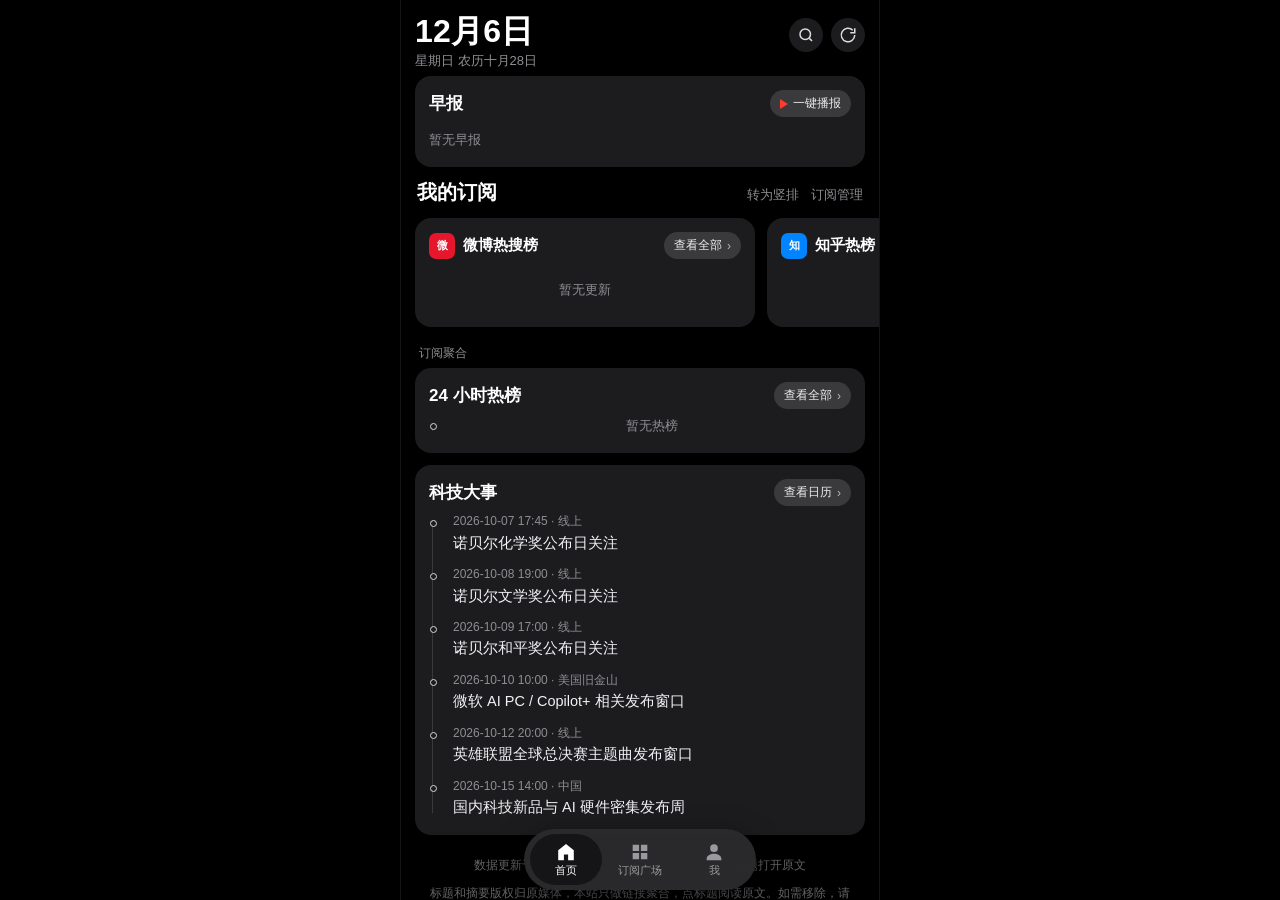
==== commit b0ed21e3: "数据刷新 2026-11-28 10:46" ====
--- a/index.html
+++ b/index.html
@@ -986,7 +986,7 @@
     </div>
   </div>
 <script>
-window.INLINE_DATA = {"updatedAt":"2026-11-27T20:01:15.747Z","updatedAtLabel":"2026/11/28 04:01:40","morning":[{"title":"董明珠现场发火魏建军解围","summary":"当前热度 35万。","url":"https://s.weibo.com/weibo?q=%E8%91%A3%E6%98%8E%E7%8F%A0%E7%8E%B0%E5%9C%BA%E5%8F%91%E7%81%AB%E9%AD%8F%E5%BB%BA%E5%86%9B%E8%A7%A3%E5%9B%B4","hot":"35万","fetchedAt":"2026-11-27T20:01:15.747Z","minsAgo":1,"tags":["综合","微博热搜榜"],"sourceId":"weibo_hot","sourceName":"微博热搜榜"},{"title":"后会友期第三次飞行嘉宾阵容","summary":"当前热度 14万。","url":"https://s.weibo.com/weibo?q=%E5%90%8E%E4%BC%9A%E5%8F%8B%E6%9C%9F%E7%AC%AC%E4%B8%89%E6%AC%A1%E9%A3%9E%E8%A1%8C%E5%98%89%E5%AE%BE%E9%98%B5%E5%AE%B9","hot":"14万","fetchedAt":"2026-11-27T20:01:15.747Z","minsAgo":4,"tags":["综合","微博热搜榜"],"sourceId":"weibo_hot","sourceName":"微博热搜榜"},{"title":"180秒回顾神24发射任务","summary":"当前热度 14万。","url":"https://s.weibo.com/weibo?q=180%E7%A7%92%E5%9B%9E%E9%A1%BE%E7%A5%9E24%E5%8F%91%E5%B0%84%E4%BB%BB%E5%8A%A1","hot":"14万","fetchedAt":"2026-11-27T20:01:15.747Z","minsAgo":7,"tags":["综合","微博热搜榜"],"sourceId":"weibo_hot","sourceName":"微博热搜榜"},{"title":"商务部开新闻发布会称机关单位带头过紧日子，透露了什么信号？可能有哪些影响？","summary":"当前热度 507 万。","url":"https://www.zhihu.com/question/2109592991497189095","hot":"507 万","fetchedAt":"2026-11-27T10:58:38.584Z","minsAgo":1,"tags":["综合","知乎"],"sourceId":"zhihu_hot","sourceName":"知乎热榜"},{"title":"A 股迎史诗级暴涨，沪深两市成交额重回 2 万亿，创业板指放量大涨超 11%，超 400 只个股涨停，发生了什么？","summary":"当前热度 451 万。","url":"https://www.zhihu.com/question/2109643924381726663","hot":"451 万","fetchedAt":"2026-11-27T10:58:38.584Z","minsAgo":4,"tags":["综合","知乎"],"sourceId":"zhihu_hot","sourceName":"知乎热榜"},{"title":"女子入住上海四千一晚酒店，孩子不慎碰坏一摆件被索赔三千元，远高于采购价，这一索赔标准合理吗？","summary":"当前热度 372 万。","url":"https://www.zhihu.com/question/2109291472705033135","hot":"372 万","fetchedAt":"2026-11-27T10:58:38.584Z","minsAgo":7,"tags":["综合","知乎"],"sourceId":"zhihu_hot","sourceName":"知乎热榜"},{"title":"国家队抄底力度已超“924”","summary":"当前热度 683.9万。","url":"https://so.toutiao.com/search?keyword=%23%E5%9B%BD%E5%AE%B6%E9%98%9F%E6%8A%84%E5%BA%95%E5%8A%9B%E5%BA%A6%E5%B7%B2%E8%B6%85%E2%80%9C924%E2%80%9D%23","hot":"683.9万","fetchedAt":"2026-11-27T10:58:38.584Z","minsAgo":1,"tags":["综合","今日头条"],"sourceId":"toutiao_hot","sourceName":"今日头条热榜"},{"title":"武契奇称一旦绝食将不接受救治","summary":"当前热度 835.4万。","url":"https://so.toutiao.com/search?keyword=%23%E6%AD%A6%E5%A5%91%E5%A5%87%E7%A7%B0%E4%B8%80%E6%97%A6%E7%BB%9D%E9%A3%9F%E5%B0%86%E4%B8%8D%E6%8E%A5%E5%8F%97%E6%95%91%E6%B2%BB%23","hot":"835.4万","fetchedAt":"2026-11-27T20:01:15.747Z","minsAgo":4,"tags":["综合","今日头条"],"sourceId":"toutiao_hot","sourceName":"今日头条热榜"},{"title":"我国知识产权创造量质齐升","summary":"当前热度 755.9万。","url":"https://so.toutiao.com/search?keyword=%23%E6%88%91%E5%9B%BD%E7%9F%A5%E8%AF%86%E4%BA%A7%E6%9D%83%E5%88%9B%E9%80%A0%E9%87%8F%E8%B4%A8%E9%BD%90%E5%8D%87%23","hot":"755.9万","fetchedAt":"2026-11-27T20:01:15.747Z","minsAgo":7,"tags":["综合","今日头条"],"sourceId":"toutiao_hot","sourceName":"今日头条热榜"},{"title":"曝海康威视取消大小周实现双休、但早晚餐补没了，员工称每月少 3000 元","summary":"当前热度 287评。","url":"https://m.ithome.com/html/1033329.htm","hot":"287评","fetchedAt":"2026-11-27T10:58:38.584Z","minsAgo":1,"tags":["科技","IT之家"],"sourceId":"ithome_daily","sourceName":"IT之家日榜"}],"timeline":[{"title":"董明珠现场发火魏建军解围","summary":"当前热度 35万。","url":"https://s.weibo.com/weibo?q=%E8%91%A3%E6%98%8E%E7%8F%A0%E7%8E%B0%E5%9C%BA%E5%8F%91%E7%81%AB%E9%AD%8F%E5%BB%BA%E5%86%9B%E8%A7%A3%E5%9B%B4","hot":"35万","fetchedAt":"2026-11-27T20:01:15.747Z","minsAgo":1,"tags":["综合","微博热搜榜"],"sourceId":"weibo_hot","sourceName":"微博热搜榜"},{"title":"商务部开新闻发布会称机关单位带头过紧日子，透露了什么信号？可能有哪些影响？","summary":"当前热度 507 万。","url":"https://www.zhihu.com/question/2109592991497189095","hot":"507 万","fetchedAt":"2026-11-27T10:58:38.584Z","minsAgo":1,"tags":["综合","知乎"],"sourceId":"zhihu_hot","sourceName":"知乎热榜"},{"title":"“冰箱都装不下了！”妻子举报丈夫非法猎捕野生动物，民警发现野鸡、斑鸠、竹鸡等36只野生动物，丈夫已被取保候审。（人民日报记者 宋豪新）@大英警方 @四川日报","summary":"当前热度 人民日报。","url":"https://www.douyin.com/video/7712330557698362667","hot":"人民日报","fetchedAt":"2026-11-27T02:16:13.454Z","minsAgo":1,"tags":["娱乐","抖音"],"sourceId":"douyin_hot","sourceName":"抖音热榜"},{"title":"国家队抄底力度已超“924”","summary":"当前热度 683.9万。","url":"https://so.toutiao.com/search?keyword=%23%E5%9B%BD%E5%AE%B6%E9%98%9F%E6%8A%84%E5%BA%95%E5%8A%9B%E5%BA%A6%E5%B7%B2%E8%B6%85%E2%80%9C924%E2%80%9D%23","hot":"683.9万","fetchedAt":"2026-11-27T10:58:38.584Z","minsAgo":1,"tags":["综合","今日头条"],"sourceId":"toutiao_hot","sourceName":"今日头条热榜"},{"title":"大学应有的模样｜大学，该让青年从容栖居","summary":"","url":"https://www.thepaper.cn/newsDetail_forward_34554351","fetchedAt":"2026-11-27T10:58:38.584Z","minsAgo":1,"tags":["综合","澎湃新闻"],"sourceId":"thepaper_hot","sourceName":"澎湃新闻热榜"},{"title":"曝海康威视取消大小周实现双休、但早晚餐补没了，员工称每月少 3000 元","summary":"当前热度 287评。","url":"https://m.ithome.com/html/1033329.htm","hot":"287评","fetchedAt":"2026-11-27T10:58:38.584Z","minsAgo":1,"tags":["科技","IT之家"],"sourceId":"ithome_daily","sourceName":"IT之家日榜"},{"title":"《下一个是谁》第七季（6）","summary":"当前热度 105.3万。","url":"https://www.bilibili.com/video/av117687187479259/","hot":"105.3万","fetchedAt":"2026-11-27T20:01:15.747Z","minsAgo":1,"tags":["娱乐","Bilibili"],"sourceId":"bilibili_hot","sourceName":"Bilibili热门"},{"title":"苹果最终确认！向每位用户最高赔 637 元","summary":"当前热度 10.0万。","url":"https://mp.weixin.qq.com/s?__biz=MzIxNjQzNTM5Mw==&mid=2247507218&idx=1&sn=b5ddaa09e4995ef5b014061de1bb5613#rd","hot":"10.0万","fetchedAt":"2026-11-27T20:01:15.747Z","minsAgo":1,"tags":["科技","微信科技"],"sourceId":"weixin_tech","sourceName":"微信科技热门"},{"title":"8点1氪丨美团、淘宝闪购全面取消超时扣款；王兴兴：5到10年内中国机器人产量有望超过汽车；三只松鼠就12人间毛坯宿舍致歉","summary":"","url":"https://www.36kr.com/p/4087256294160773","fetchedAt":"2026-11-27T02:16:13.454Z","minsAgo":1,"tags":["科技","36氪"],"sourceId":"kr36","sourceName":"36氪热门"},{"title":"我最近听到最有水平的两句话","summary":"当前热度 81.8万。","url":"https://www.huxiu.com/article/4907013.html","hot":"81.8万","fetchedAt":"2026-11-27T02:16:13.454Z","minsAgo":1,"tags":["科技","虎嗅"],"sourceId":"huxiu","sourceName":"虎嗅精选"},{"title":"社区速递 167｜迪卡侬折叠车、静电白板贴与跨系统设备协同","summary":"当前热度 Matrix机器人。","url":"https://sspai.com/post/119492","hot":"Matrix机器人","fetchedAt":"2026-11-27T20:01:15.747Z","minsAgo":1,"tags":["科技","少数派"],"sourceId":"sspai","sourceName":"少数派"},{"title":"避险情绪主导市场，芯片股领跌拖累标普、纳指三连跌，英伟达跌4%，美元创18个月新高","summary":"当前热度 21.6万。","url":"https://wallstreetcn.com/articles/3785999","hot":"21.6万","fetchedAt":"2026-11-27T10:58:38.584Z","minsAgo":1,"tags":["财经","华尔街见闻"],"sourceId":"wallstreet","sourceName":"华尔街见闻"},{"title":"U17国足8-0狂胜斐济，晋级U17世界杯32强，这次小组出线意义有多大？谁是最大功臣？","summary":"当前热度 英仙说。","url":"https://new.qq.com/rain/a/20261127Q055A400","hot":"英仙说","fetchedAt":"2026-11-27T10:58:38.584Z","minsAgo":1,"tags":["综合","腾讯新闻"],"sourceId":"tencent_hot","sourceName":"腾讯新闻热门"},{"title":"可能的爱","summary":"当前热度 8。","url":"https://movie.douban.com/subject/36847425/","hot":"8","fetchedAt":"2026-11-27T02:16:13.454Z","minsAgo":1,"tags":["娱乐","豆瓣电影"],"sourceId":"douban_movie","sourceName":"豆瓣电影周榜"},{"title":"展现公道正义 彰显大国担当","summary":"当前热度 790.4万。","url":"https://www.baidu.com/s?wd=%E5%B1%95%E7%8E%B0%E5%85%AC%E9%81%93%E6%AD%A3%E4%B9%89+%E5%BD%B0%E6%98%BE%E5%A4%A7%E5%9B%BD%E6%8B%85%E5%BD%93","hot":"790.4万","fetchedAt":"2026-11-27T20:01:15.747Z","minsAgo":1,"tags":["综合","百度热搜"],"sourceId":"baidu_hot","sourceName":"百度热搜"},{"title":"东方港湾：中国股市值得更强信心","summary":"","url":"https://www.yicai.com/news/103448974.html","fetchedAt":"2026-11-27T02:16:13.454Z","minsAgo":1,"tags":["财经","第一财经"],"sourceId":"yicai","sourceName":"第一财经"},{"title":"GTA6破解移植进度飞速","summary":"当前热度 239.3W实时讨论。","url":"http://tieba.baidu.com/hottopic/browse/hottopic?topic_id=28370332&topic_name=GTA6%E7%A0%B4%E8%A7%A3%E7%A7%BB%E6%A4%8D%E8%BF%9B%E5%BA%A6%E9%A3%9E%E9%80%9F","hot":"239.3W实时讨论","fetchedAt":"2026-11-27T02:16:13.454Z","minsAgo":1,"tags":["娱乐","贴吧热议"],"sourceId":"tieba_hot","sourceName":"贴吧热议"},{"title":"产品经理的日常 11月27日","summary":"","url":"https://m.okjike.com/originalPosts/6b09732e38389f59931afd3f","fetchedAt":"2026-11-27T20:01:15.747Z","minsAgo":1,"tags":["科技","即刻"],"sourceId":"jike","sourceName":"即刻精选"},{"title":"后会友期第三次飞行嘉宾阵容","summary":"当前热度 14万。","url":"https://s.weibo.com/weibo?q=%E5%90%8E%E4%BC%9A%E5%8F%8B%E6%9C%9F%E7%AC%AC%E4%B8%89%E6%AC%A1%E9%A3%9E%E8%A1%8C%E5%98%89%E5%AE%BE%E9%98%B5%E5%AE%B9","hot":"14万","fetchedAt":"2026-11-27T20:01:15.747Z","minsAgo":4,"tags":["综合","微博热搜榜"],"sourceId":"weibo_hot","sourceName":"微博热搜榜"},{"title":"A 股迎史诗级暴涨，沪深两市成交额重回 2 万亿，创业板指放量大涨超 11%，超 400 只个股涨停，发生了什么？","summary":"当前热度 451 万。","url":"https://www.zhihu.com/question/2109643924381726663","hot":"451 万","fetchedAt":"2026-11-27T10:58:38.584Z","minsAgo":4,"tags":["综合","知乎"],"sourceId":"zhihu_hot","sourceName":"知乎热榜"},{"title":"大理","summary":"当前热度 杨颖angelababy。","url":"https://www.douyin.com/video/7712104155250707818","hot":"杨颖angelababy","fetchedAt":"2026-11-27T02:16:13.454Z","minsAgo":4,"tags":["娱乐","抖音"],"sourceId":"douyin_hot","sourceName":"抖音热榜"},{"title":"武契奇称一旦绝食将不接受救治","summary":"当前热度 835.4万。","url":"https://so.toutiao.com/search?keyword=%23%E6%AD%A6%E5%A5%91%E5%A5%87%E7%A7%B0%E4%B8%80%E6%97%A6%E7%BB%9D%E9%A3%9F%E5%B0%86%E4%B8%8D%E6%8E%A5%E5%8F%97%E6%95%91%E6%B2%BB%23","hot":"835.4万","fetchedAt":"2026-11-27T20:01:15.747Z","minsAgo":4,"tags":["综合","今日头条"],"sourceId":"toutiao_hot","sourceName":"今日头条热榜"},{"title":"经纬度｜引资结构优化绝不等于 “外资跑路”","summary":"","url":"https://www.thepaper.cn/newsDetail_forward_34556525","fetchedAt":"2026-11-27T10:58:38.584Z","minsAgo":4,"tags":["综合","澎湃新闻"],"sourceId":"thepaper_hot","sourceName":"澎湃新闻热榜"},{"title":"DeepSeek 灰度测试“消耗额度”：直观展示对话成本，此前已实施限额","summary":"当前热度 129评。","url":"https://m.ithome.com/html/1033157.htm","hot":"129评","fetchedAt":"2026-11-27T10:58:38.584Z","minsAgo":4,"tags":["科技","IT之家"],"sourceId":"ithome_daily","sourceName":"IT之家日榜"},{"title":"《绝区零》挽昼角色展示 | 日陨之前","summary":"当前热度 284.2万。","url":"https://www.bilibili.com/video/av117669269412589/","hot":"284.2万","fetchedAt":"2026-11-27T10:58:38.584Z","minsAgo":4,"tags":["娱乐","Bilibili"],"sourceId":"bilibili_hot","sourceName":"Bilibili热门"},{"title":"恭喜当年办了ETC的车主","summary":"当前热度 10.0万。","url":"https://mp.weixin.qq.com/s?__biz=MzYyMTgyMTQ0MA==&mid=2247485786&idx=1&sn=ba79dc5d680ac9de53538141a2773856#rd","hot":"10.0万","fetchedAt":"2026-11-27T20:01:15.747Z","minsAgo":4,"tags":["科技","微信科技"],"sourceId":"weixin_tech","sourceName":"微信科技热门"},{"title":"字节腾讯阿里AI人才大迁徙：超百起核心岗流动，顶薪2000万","summary":"","url":"https://www.36kr.com/p/4087191926929793","fetchedAt":"2026-11-27T10:58:38.584Z","minsAgo":4,"tags":["科技","36氪"],"sourceId":"kr36","sourceName":"36氪热门"},{"title":"黄仁勋杀回来了，英伟达却回不去了","summary":"当前热度 65.3万。","url":"https://www.huxiu.com/article/4907867.html","hot":"65.3万","fetchedAt":"2026-11-27T20:01:15.747Z","minsAgo":4,"tags":["科技","虎嗅"],"sourceId":"huxiu","sourceName":"虎嗅精选"},{"title":"[限时特惠] 从构思到完稿，让长文写作更有条理：妙笔","summary":"当前热度 Vanilla。","url":"https://sspai.com/post/119035","hot":"Vanilla","fetchedAt":"2026-11-27T20:01:15.747Z","minsAgo":4,"tags":["科技","少数派"],"sourceId":"sspai","sourceName":"少数派"},{"title":"沃什：美联储正为三种AI影响制定预案，若泡沫破裂，或引发股市走弱并拖累经济与就业","summary":"当前热度 16.2万。","url":"https://wallstreetcn.com/articles/3786043","hot":"16.2万","fetchedAt":"2026-11-27T20:01:15.747Z","minsAgo":4,"tags":["财经","华尔街见闻"],"sourceId":"wallstreet","sourceName":"华尔街见闻"},{"title":"以色列正直党与民主党就组阁协议达成一致，埃森科特距离组阁成功还有多远？内塔尼亚胡目前处境如何？","summary":"当前热度 一学就废。","url":"https://new.qq.com/rain/a/20261127Q0635D00","hot":"一学就废","fetchedAt":"2026-11-27T10:58:38.584Z","minsAgo":4,"tags":["综合","腾讯新闻"],"sourceId":"tencent_hot","sourceName":"腾讯新闻热门"},{"title":"黑球","summary":"当前热度 8。","url":"https://movie.douban.com/subject/37215318/","hot":"8","fetchedAt":"2026-11-27T02:16:13.454Z","minsAgo":4,"tags":["娱乐","豆瓣电影"],"sourceId":"douban_movie","sourceName":"豆瓣电影周榜"},{"title":"今晚国内油价下调","summary":"当前热度 780.9万。","url":"https://www.baidu.com/s?wd=%E4%BB%8A%E6%99%9A%E5%9B%BD%E5%86%85%E6%B2%B9%E4%BB%B7%E4%B8%8B%E8%B0%83","hot":"780.9万","fetchedAt":"2026-11-27T20:01:15.747Z","minsAgo":4,"tags":["综合","百度热搜"],"sourceId":"baidu_hot","sourceName":"百度热搜"},{"title":"陈吉宁涉嫌严重违纪违法正接受中央纪委国家监委审查调查","summary":"","url":"https://www.yicai.com/news/103452561.html","fetchedAt":"2026-11-27T20:01:15.747Z","minsAgo":4,"tags":["财经","第一财经"],"sourceId":"yicai","sourceName":"第一财经"},{"title":"塔赞被韩国追缴1800万税款","summary":"当前热度 182.2W实时讨论。","url":"http://tieba.baidu.com/hottopic/browse/hottopic?topic_id=28370473&topic_name=%E5%A1%94%E8%B5%9E%E8%A2%AB%E9%9F%A9%E5%9B%BD%E8%BF%BD%E7%BC%B41800%E4%B8%87%E7%A8%8E%E6%AC%BE","hot":"182.2W实时讨论","fetchedAt":"2026-11-27T20:01:15.747Z","minsAgo":4,"tags":["娱乐","贴吧热议"],"sourceId":"tieba_hot","sourceName":"贴吧热议"},{"title":"产品经理的日常 11月25日","summary":"","url":"https://m.okjike.com/originalPosts/6b070fb2136b2761c6f3dffd","fetchedAt":"2026-11-27T10:58:38.584Z","minsAgo":4,"tags":["科技","即刻"],"sourceId":"jike","sourceName":"即刻精选"},{"title":"180秒回顾神24发射任务","summary":"当前热度 14万。","url":"https://s.weibo.com/weibo?q=180%E7%A7%92%E5%9B%9E%E9%A1%BE%E7%A5%9E24%E5%8F%91%E5%B0%84%E4%BB%BB%E5%8A%A1","hot":"14万","fetchedAt":"2026-11-27T20:01:15.747Z","minsAgo":7,"tags":["综合","微博热搜榜"],"sourceId":"weibo_hot","sourceName":"微博热搜榜"},{"title":"女子入住上海四千一晚酒店，孩子不慎碰坏一摆件被索赔三千元，远高于采购价，这一索赔标准合理吗？","summary":"当前热度 372 万。","url":"https://www.zhihu.com/question/2109291472705033135","hot":"372 万","fetchedAt":"2026-11-27T10:58:38.584Z","minsAgo":7,"tags":["综合","知乎"],"sourceId":"zhihu_hot","sourceName":"知乎热榜"},{"title":"#跳投哥葱油饼 #迈克尔油饼 #致敬平安守护者 #抚顺消防 吓我一跳 我还以为安全检查呢😂","summary":"当前热度 跳投哥葱油饼。","url":"https://www.douyin.com/video/7712294872489777819","hot":"跳投哥葱油饼","fetchedAt":"2026-11-27T02:16:13.454Z","minsAgo":7,"tags":["娱乐","抖音"],"sourceId":"douyin_hot","sourceName":"抖音热榜"},{"title":"我国知识产权创造量质齐升","summary":"当前热度 755.9万。","url":"https://so.toutiao.com/search?keyword=%23%E6%88%91%E5%9B%BD%E7%9F%A5%E8%AF%86%E4%BA%A7%E6%9D%83%E5%88%9B%E9%80%A0%E9%87%8F%E8%B4%A8%E9%BD%90%E5%8D%87%23","hot":"755.9万","fetchedAt":"2026-11-27T20:01:15.747Z","minsAgo":7,"tags":["综合","今日头条"],"sourceId":"toutiao_hot","sourceName":"今日头条热榜"}],"techEvents":[{"time":"2026-10-07 17:45","place":"线上","title":"诺贝尔化学奖公布日关注"},{"time":"2026-10-08 19:00","place":"线上","title":"诺贝尔文学奖公布日关注"},{"time":"2026-10-09 17:00","place":"线上","title":"诺贝尔和平奖公布日关注"},{"time":"2026-10-10 10:00","place":"美国旧金山","title":"微软 AI PC / Copilot+ 相关发布窗口"},{"time":"2026-10-12 20:00","place":"线上","title":"英雄联盟全球总决赛主题曲发布窗口"},{"time":"2026-10-15 14:00","place":"中国","title":"国内科技新品与 AI 硬件密集发布周"}],"sources":[{"id":"weibo_hot","name":"微博热搜榜","cat":"综合","color":"#e6162d","icon":"微","defaultOn":true,"live":true,"status":"ok","updatedAt":"2026-11-27T20:01:15.747Z","todayCount":10,"items":[{"title":"董明珠现场发火魏建军解围","summary":"当前热度 35万。","url":"https://s.weibo.com/weibo?q=%E8%91%A3%E6%98%8E%E7%8F%A0%E7%8E%B0%E5%9C%BA%E5%8F%91%E7%81%AB%E9%AD%8F%E5%BB%BA%E5%86%9B%E8%A7%A3%E5%9B%B4","hot":"35万","fetchedAt":"2026-11-27T20:01:15.747Z","minsAgo":1,"tags":["综合","微博热搜榜"]},{"title":"后会友期第三次飞行嘉宾阵容","summary":"当前热度 14万。","url":"https://s.weibo.com/weibo?q=%E5%90%8E%E4%BC%9A%E5%8F%8B%E6%9C%9F%E7%AC%AC%E4%B8%89%E6%AC%A1%E9%A3%9E%E8%A1%8C%E5%98%89%E5%AE%BE%E9%98%B5%E5%AE%B9","hot":"14万","fetchedAt":"2026-11-27T20:01:15.747Z","minsAgo":4,"tags":["综合","微博热搜榜"]},{"title":"180秒回顾神24发射任务","summary":"当前热度 14万。","url":"https://s.weibo.com/weibo?q=180%E7%A7%92%E5%9B%9E%E9%A1%BE%E7%A5%9E24%E5%8F%91%E5%B0%84%E4%BB%BB%E5%8A%A1","hot":"14万","fetchedAt":"2026-11-27T20:01:15.747Z","minsAgo":7,"tags":["综合","微博热搜榜"]},{"title":"一键停洗充用车更轻松","summary":"当前热度 14万。","url":"https://s.weibo.com/weibo?q=%E4%B8%80%E9%94%AE%E5%81%9C%E6%B4%97%E5%85%85%E7%94%A8%E8%BD%A6%E6%9B%B4%E8%BD%BB%E6%9D%BE","hot":"14万","fetchedAt":"2026-11-27T20:01:15.747Z","minsAgo":10,"tags":["综合","微博热搜榜"]},{"title":"三只松鼠一夜整改反而让人唏嘘","summary":"当前热度 14万。","url":"https://s.weibo.com/weibo?q=%E4%B8%89%E5%8F%AA%E6%9D%BE%E9%BC%A0%E4%B8%80%E5%A4%9C%E6%95%B4%E6%94%B9%E5%8F%8D%E8%80%8C%E8%AE%A9%E4%BA%BA%E5%94%8F%E5%98%98","hot":"14万","fetchedAt":"2026-11-27T20:01:15.747Z","minsAgo":13,"tags":["综合","微博热搜榜"]},{"title":"多平台已下架纸质短剧","summary":"当前热度 11万。","url":"https://s.weibo.com/weibo?q=%E5%A4%9A%E5%B9%B3%E5%8F%B0%E5%B7%B2%E4%B8%8B%E6%9E%B6%E7%BA%B8%E8%B4%A8%E7%9F%AD%E5%89%A7","hot":"11万","fetchedAt":"2026-11-27T20:01:15.747Z","minsAgo":16,"tags":["综合","微博热搜榜"]},{"title":"厉娜前经纪人张阿瞳发文","summary":"当前热度 11万。","url":"https://s.weibo.com/weibo?q=%E5%8E%89%E5%A8%9C%E5%89%8D%E7%BB%8F%E7%BA%AA%E4%BA%BA%E5%BC%A0%E9%98%BF%E7%9E%B3%E5%8F%91%E6%96%87","hot":"11万","fetchedAt":"2026-11-27T20:01:15.747Z","minsAgo":19,"tags":["综合","微博热搜榜"]},{"title":"纵横新派越野标配华为乾崑技术","summary":"当前热度 11万。","url":"https://s.weibo.com/weibo?q=%E7%BA%B5%E6%A8%AA%E6%96%B0%E6%B4%BE%E8%B6%8A%E9%87%8E%E6%A0%87%E9%85%8D%E5%8D%8E%E4%B8%BA%E4%B9%BE%E5%B4%91%E6%8A%80%E6%9C%AF","hot":"11万","fetchedAt":"2026-11-27T20:01:15.747Z","minsAgo":22,"tags":["综合","微博热搜榜"]},{"title":"马天宇 我都40了肯定有过亲密关系啊","summary":"当前热度 10万。","url":"https://s.weibo.com/weibo?q=%E9%A9%AC%E5%A4%A9%E5%AE%87+%E6%88%91%E9%83%BD40%E4%BA%86%E8%82%AF%E5%AE%9A%E6%9C%89%E8%BF%87%E4%BA%B2%E5%AF%86%E5%85%B3%E7%B3%BB%E5%95%8A","hot":"10万","fetchedAt":"2026-11-27T20:01:15.747Z","minsAgo":25,"tags":["综合","微博热搜榜"]},{"title":"赵昭仪说剧组不吃槟榔的人很少见","summary":"当前热度 10万。","url":"https://s.weibo.com/weibo?q=%E8%B5%B5%E6%98%AD%E4%BB%AA%E8%AF%B4%E5%89%A7%E7%BB%84%E4%B8%8D%E5%90%83%E6%A7%9F%E6%A6%94%E7%9A%84%E4%BA%BA%E5%BE%88%E5%B0%91%E8%A7%81","hot":"10万","fetchedAt":"2026-11-27T20:01:15.747Z","minsAgo":28,"tags":["综合","微博热搜榜"]}]},{"id":"zhihu_hot","name":"知乎热榜","cat":"综合","color":"#0084ff","icon":"知","defaultOn":true,"live":true,"status":"ok","updatedAt":"2026-11-27T20:01:15.747Z","todayCount":10,"items":[{"title":"商务部开新闻发布会称机关单位带头过紧日子，透露了什么信号？可能有哪些影响？","summary":"当前热度 507 万。","url":"https://www.zhihu.com/question/2109592991497189095","hot":"507 万","fetchedAt":"2026-11-27T10:58:38.584Z","minsAgo":1,"tags":["综合","知乎"]},{"title":"A 股迎史诗级暴涨，沪深两市成交额重回 2 万亿，创业板指放量大涨超 11%，超 400 只个股涨停，发生了什么？","summary":"当前热度 451 万。","url":"https://www.zhihu.com/question/2109643924381726663","hot":"451 万","fetchedAt":"2026-11-27T10:58:38.584Z","minsAgo":4,"tags":["综合","知乎"]},{"title":"女子入住上海四千一晚酒店，孩子不慎碰坏一摆件被索赔三千元，远高于采购价，这一索赔标准合理吗？","summary":"当前热度 372 万。","url":"https://www.zhihu.com/question/2109291472705033135","hot":"372 万","fetchedAt":"2026-11-27T10:58:38.584Z","minsAgo":7,"tags":["综合","知乎"]},{"title":"如何评价懂车帝最新回应「尊界 V800 刹车踏板支架断裂」事件：公司内部仍在等待相关结果？","summary":"当前热度 300 万。","url":"https://www.zhihu.com/question/2109005398313391373","hot":"300 万","fetchedAt":"2026-11-27T20:01:15.747Z","minsAgo":10,"tags":["综合","知乎"]},{"title":"三只松鼠被曝 CEO 与员工薪资相差 23 倍，这个薪资差距在行业里属于什么水平？算高吗？","summary":"当前热度 210 万。","url":"https://www.zhihu.com/question/2109669812406334189","hot":"210 万","fetchedAt":"2026-11-27T20:01:15.747Z","minsAgo":13,"tags":["综合","知乎"]},{"title":"北大教师右眼被注入工业气体获赔 388 万，顶格惩罚性赔偿的依据是什么？","summary":"当前热度 166 万。","url":"https://www.zhihu.com/question/2109322061701177833","hot":"166 万","fetchedAt":"2026-11-27T20:01:15.747Z","minsAgo":16,"tags":["综合","知乎"]},{"title":"如何看待韩媒爆料，韩国国税厅将向 LPL 韩援李某（疑似 Tarzan）征收 35 亿韩元综合所得税？","summary":"当前热度 164 万。","url":"https://www.zhihu.com/question/2109634600578439021","hot":"164 万","fetchedAt":"2026-11-27T20:01:15.747Z","minsAgo":19,"tags":["综合","知乎"]},{"title":"国产显卡过几年是不是也要起来了？","summary":"当前热度 115 万。","url":"https://www.zhihu.com/question/2107059907736486674","hot":"115 万","fetchedAt":"2026-11-27T20:01:15.747Z","minsAgo":22,"tags":["综合","知乎"]},{"title":"为什么计算机现在已经不如土木了？","summary":"当前热度 112 万。","url":"https://www.zhihu.com/question/2101179129135642327","hot":"112 万","fetchedAt":"2026-11-27T20:01:15.747Z","minsAgo":25,"tags":["综合","知乎"]},{"title":"狮子并非中国的产物，为何石狮子却成了中国的守门神？","summary":"当前热度 112 万。","url":"https://www.zhihu.com/question/565692238","hot":"112 万","fetchedAt":"2026-11-27T10:58:38.584Z","minsAgo":28,"tags":["综合","知乎"]}]},{"id":"douyin_hot","name":"抖音热榜","cat":"娱乐","color":"#111111","icon":"抖","defaultOn":false,"live":true,"status":"ok","updatedAt":"2026-11-27T20:01:15.747Z","todayCount":9,"items":[{"title":"“冰箱都装不下了！”妻子举报丈夫非法猎捕野生动物，民警发现野鸡、斑鸠、竹鸡等36只野生动物，丈夫已被取保候审。（人民日报记者 宋豪新）@大英警方 @四川日报","summary":"当前热度 人民日报。","url":"https://www.douyin.com/video/7712330557698362667","hot":"人民日报","fetchedAt":"2026-11-27T02:16:13.454Z","minsAgo":1,"tags":["娱乐","抖音"]},{"title":"大理","summary":"当前热度 杨颖angelababy。","url":"https://www.douyin.com/video/7712104155250707818","hot":"杨颖angelababy","fetchedAt":"2026-11-27T02:16:13.454Z","minsAgo":4,"tags":["娱乐","抖音"]},{"title":"#跳投哥葱油饼 #迈克尔油饼 #致敬平安守护者 #抚顺消防 吓我一跳 我还以为安全检查呢😂","summary":"当前热度 跳投哥葱油饼。","url":"https://www.douyin.com/video/7712294872489777819","hot":"跳投哥葱油饼","fetchedAt":"2026-11-27T02:16:13.454Z","minsAgo":7,"tags":["娱乐","抖音"]},{"title":"“女篮文班亚马：谁敢欺负我队友”#篮球🏀 #篮球摄手虎 #曹熙琛 #全国青少年u系列篮球联赛 #全国u14青少年篮球联赛","summary":"当前热度 篮球摄手虎。","url":"https://www.douyin.com/video/7712331448292272207","hot":"篮球摄手虎","fetchedAt":"2026-11-27T02:16:13.454Z","minsAgo":10,"tags":["娱乐","抖音"]},{"title":"饭店的寒假工，工资5000包括啥？#豆包工作  #自从我开始用豆包工作","summary":"当前热度 周小闹。","url":"https://www.douyin.com/video/7711688417125955314","hot":"周小闹","fetchedAt":"2026-11-27T20:01:15.747Z","minsAgo":13,"tags":["娱乐","抖音"]},{"title":"没有人能替代你 我的心永远为你跳动 #遗失的心跳 #段俊 #钢琴","summary":"当前热度 段俊。","url":"https://www.douyin.com/video/7711366494000580947","hot":"段俊","fetchedAt":"2026-11-27T20:01:15.747Z","minsAgo":16,"tags":["娱乐","抖音"]},{"title":"自信一点！你不是在追热点，是在创造热点！","summary":"当前热度 李蠕蠕。","url":"https://www.douyin.com/video/7711967359044705969","hot":"李蠕蠕","fetchedAt":"2026-11-27T02:16:13.454Z","minsAgo":19,"tags":["娱乐","抖音"]},{"title":"吃鱼了","summary":"当前热度 暴躁牛魔王。","url":"https://www.douyin.com/video/7712303222170097023","hot":"暴躁牛魔王","fetchedAt":"2026-11-27T02:16:13.454Z","minsAgo":22,"tags":["娱乐","抖音"]},{"title":"跟普信男相亲！#搞笑 #人夫界最严厉的父亲 #人夫感穿搭 #爱他就送他海澜之家 #海澜之家夹克","summary":"当前热度 胡大央。","url":"https://www.douyin.com/video/7712020302788465387","hot":"胡大央","fetchedAt":"2026-11-27T02:16:13.454Z","minsAgo":25,"tags":["娱乐","抖音"]}]},{"id":"toutiao_hot","name":"今日头条热榜","cat":"综合","color":"#f04142","icon":"头","defaultOn":true,"live":true,"status":"ok","updatedAt":"2026-11-27T20:01:15.747Z","todayCount":10,"items":[{"title":"国家队抄底力度已超“924”","summary":"当前热度 683.9万。","url":"https://so.toutiao.com/search?keyword=%23%E5%9B%BD%E5%AE%B6%E9%98%9F%E6%8A%84%E5%BA%95%E5%8A%9B%E5%BA%A6%E5%B7%B2%E8%B6%85%E2%80%9C924%E2%80%9D%23","hot":"683.9万","fetchedAt":"2026-11-27T10:58:38.584Z","minsAgo":1,"tags":["综合","今日头条"]},{"title":"武契奇称一旦绝食将不接受救治","summary":"当前热度 835.4万。","url":"https://so.toutiao.com/search?keyword=%23%E6%AD%A6%E5%A5%91%E5%A5%87%E7%A7%B0%E4%B8%80%E6%97%A6%E7%BB%9D%E9%A3%9F%E5%B0%86%E4%B8%8D%E6%8E%A5%E5%8F%97%E6%95%91%E6%B2%BB%23","hot":"835.4万","fetchedAt":"2026-11-27T20:01:15.747Z","minsAgo":4,"tags":["综合","今日头条"]},{"title":"我国知识产权创造量质齐升","summary":"当前热度 755.9万。","url":"https://so.toutiao.com/search?keyword=%23%E6%88%91%E5%9B%BD%E7%9F%A5%E8%AF%86%E4%BA%A7%E6%9D%83%E5%88%9B%E9%80%A0%E9%87%8F%E8%B4%A8%E9%BD%90%E5%8D%87%23","hot":"755.9万","fetchedAt":"2026-11-27T20:01:15.747Z","minsAgo":7,"tags":["综合","今日头条"]},{"title":"博主：现金为王时代到来","summary":"当前热度 618.9万。","url":"https://so.toutiao.com/search?keyword=%23%E5%8D%9A%E4%B8%BB%EF%BC%9A%E7%8E%B0%E9%87%91%E4%B8%BA%E7%8E%8B%E6%97%B6%E4%BB%A3%E5%88%B0%E6%9D%A5%23","hot":"618.9万","fetchedAt":"2026-11-27T20:01:15.747Z","minsAgo":10,"tags":["综合","今日头条"]},{"title":"董明珠当魏建军面数次训斥员工","summary":"当前热度 560.0万。","url":"https://so.toutiao.com/search?keyword=%23%E8%91%A3%E6%98%8E%E7%8F%A0%E5%BD%93%E9%AD%8F%E5%BB%BA%E5%86%9B%E9%9D%A2%E6%95%B0%E6%AC%A1%E8%AE%AD%E6%96%A5%E5%91%98%E5%B7%A5%23","hot":"560.0万","fetchedAt":"2026-11-27T20:01:15.747Z","minsAgo":13,"tags":["综合","今日头条"]},{"title":"又一家车企宣布停产燃油车","summary":"当前热度 506.7万。","url":"https://so.toutiao.com/search?keyword=%23%E5%8F%88%E4%B8%80%E5%AE%B6%E8%BD%A6%E4%BC%81%E5%AE%A3%E5%B8%83%E5%81%9C%E4%BA%A7%E7%87%83%E6%B2%B9%E8%BD%A6%23","hot":"506.7万","fetchedAt":"2026-11-27T10:58:38.584Z","minsAgo":16,"tags":["综合","今日头条"]},{"title":"正部级蓝天立被判死缓","summary":"当前热度 458.5万。","url":"https://so.toutiao.com/search?keyword=%23%E6%AD%A3%E9%83%A8%E7%BA%A7%E8%93%9D%E5%A4%A9%E7%AB%8B%E8%A2%AB%E5%88%A4%E6%AD%BB%E7%BC%93%23","hot":"458.5万","fetchedAt":"2026-11-27T10:58:38.584Z","minsAgo":19,"tags":["综合","今日头条"]},{"title":"原来鹅毛大雪是真的","summary":"当前热度 414.8万。","url":"https://so.toutiao.com/search?keyword=%23%E5%8E%9F%E6%9D%A5%E9%B9%85%E6%AF%9B%E5%A4%A7%E9%9B%AA%E6%98%AF%E7%9C%9F%E7%9A%84%23","hot":"414.8万","fetchedAt":"2026-11-27T10:58:38.584Z","minsAgo":22,"tags":["综合","今日头条"]},{"title":"三只松鼠让员工住毛坯房是鼠目寸光","summary":"当前热度 375.4万。","url":"https://so.toutiao.com/search?keyword=%23%E4%B8%89%E5%8F%AA%E6%9D%BE%E9%BC%A0%E8%AE%A9%E5%91%98%E5%B7%A5%E4%BD%8F%E6%AF%9B%E5%9D%AF%E6%88%BF%E6%98%AF%E9%BC%A0%E7%9B%AE%E5%AF%B8%E5%85%89%23","hot":"375.4万","fetchedAt":"2026-11-27T20:01:15.747Z","minsAgo":25,"tags":["综合","今日头条"]},{"title":"巴基斯坦航天员离开地球的48小时","summary":"当前热度 339.6万。","url":"https://so.toutiao.com/search?keyword=%23%E5%B7%B4%E5%9F%BA%E6%96%AF%E5%9D%A6%E8%88%AA%E5%A4%A9%E5%91%98%E7%A6%BB%E5%BC%80%E5%9C%B0%E7%90%83%E7%9A%8448%E5%B0%8F%E6%97%B6%23","hot":"339.6万","fetchedAt":"2026-11-27T20:01:15.747Z","minsAgo":28,"tags":["综合","今日头条"]}]},{"id":"thepaper_hot","name":"澎湃新闻热榜","cat":"综合","color":"#e60012","icon":"湃","defaultOn":false,"live":true,"status":"ok","updatedAt":"2026-11-27T20:01:15.747Z","todayCount":10,"items":[{"title":"大学应有的模样｜大学，该让青年从容栖居","summary":"","url":"https://www.thepaper.cn/newsDetail_forward_34554351","fetchedAt":"2026-11-27T10:58:38.584Z","minsAgo":1,"tags":["综合","澎湃新闻"]},{"title":"经纬度｜引资结构优化绝不等于 “外资跑路”","summary":"","url":"https://www.thepaper.cn/newsDetail_forward_34556525","fetchedAt":"2026-11-27T10:58:38.584Z","minsAgo":4,"tags":["综合","澎湃新闻"]},{"title":"拜托，中国男篮别再给解说员出难题了","summary":"","url":"https://www.thepaper.cn/newsDetail_forward_34568938","fetchedAt":"2026-11-27T10:58:38.584Z","minsAgo":7,"tags":["综合","澎湃新闻"]},{"title":"受贿5.87亿余元，广西自治区政府原主席蓝天立一审被判死缓","summary":"","url":"https://www.thepaper.cn/newsDetail_forward_34574989","fetchedAt":"2026-11-27T20:01:15.747Z","minsAgo":10,"tags":["综合","澎湃新闻"]},{"title":"明查｜巴基斯坦航天员称将赴太空“证明地球是平的”？网传视频音轨造假","summary":"","url":"https://www.thepaper.cn/newsDetail_forward_34565138","fetchedAt":"2026-11-27T20:01:15.747Z","minsAgo":13,"tags":["综合","澎湃新闻"]},{"title":"国家最高科学技术奖得主陈立泉光明日报头版撰文：国家需要什么，我就做什么","summary":"","url":"https://www.thepaper.cn/newsDetail_forward_34570807","fetchedAt":"2026-11-27T10:58:38.584Z","minsAgo":16,"tags":["综合","澎湃新闻"]},{"title":"雅迪、台铃、爱玛、小牛等15家电动自行车企业被集中约谈","summary":"","url":"https://www.thepaper.cn/newsDetail_forward_34574923","fetchedAt":"2026-11-27T20:01:15.747Z","minsAgo":19,"tags":["综合","澎湃新闻"]},{"title":"四川德阳一体校回应“教练当学生面连摔多部手机”：可能处理问题比较简单粗暴","summary":"","url":"https://www.thepaper.cn/newsDetail_forward_34572642","fetchedAt":"2026-11-27T20:01:15.747Z","minsAgo":22,"tags":["综合","澎湃新闻"]},{"title":"初中生刺伤霸凌者羁押336天后被判正当防卫，检察院已张贴公告道歉","summary":"","url":"https://www.thepaper.cn/newsDetail_forward_34573017","fetchedAt":"2026-11-27T20:01:15.747Z","minsAgo":25,"tags":["综合","澎湃新闻"]},{"title":"中国队晋级U17世界杯32强，队员：淘汰赛想碰世界强队","summary":"","url":"https://www.thepaper.cn/newsDetail_forward_34571174","fetchedAt":"2026-11-27T20:01:15.747Z","minsAgo":28,"tags":["综合","澎湃新闻"]}]},{"id":"xinwen_lianbo","name":"新闻联播速览","cat":"综合","color":"#c8102e","icon":"联","defaultOn":false,"live":false,"status":"unavailable","updatedAt":null,"todayCount":0,"items":[]},{"id":"ithome_daily","name":"IT之家日榜","cat":"科技","color":"#d35400","icon":"IT","defaultOn":true,"live":true,"status":"ok","updatedAt":"2026-11-27T20:01:15.747Z","todayCount":10,"items":[{"title":"曝海康威视取消大小周实现双休、但早晚餐补没了，员工称每月少 3000 元","summary":"当前热度 287评。","url":"https://m.ithome.com/html/1033329.htm","hot":"287评","fetchedAt":"2026-11-27T10:58:38.584Z","minsAgo":1,"tags":["科技","IT之家"]},{"title":"DeepSeek 灰度测试“消耗额度”：直观展示对话成本，此前已实施限额","summary":"当前热度 129评。","url":"https://m.ithome.com/html/1033157.htm","hot":"129评","fetchedAt":"2026-11-27T10:58:38.584Z","minsAgo":4,"tags":["科技","IT之家"]},{"title":"华为星芒 OSTA O1 Pro 阔直板手机首销激活量曝光，开售三天约 4700 台","summary":"当前热度 517评。","url":"https://m.ithome.com/html/1033356.htm","hot":"517评","fetchedAt":"2026-11-27T10:58:38.584Z","minsAgo":7,"tags":["科技","IT之家"]},{"title":"“大葱哥”泄露《GTA 6》209GB 游戏文件后：全球开发者开启 PC 移植竞速狂欢，最快进度达 91.3%","summary":"当前热度 108评。","url":"https://m.ithome.com/html/1033165.htm","hot":"108评","fetchedAt":"2026-11-27T20:01:15.747Z","minsAgo":10,"tags":["科技","IT之家"]},{"title":"小米 12S、MIX Fold 2、Redmi Note 12 Pro 等多款机型终止软件支持","summary":"当前热度 177评。","url":"https://m.ithome.com/html/1033146.htm","hot":"177评","fetchedAt":"2026-11-27T20:01:15.747Z","minsAgo":13,"tags":["科技","IT之家"]},{"title":"没外屏的巨型 iPhone Duo：苹果最贵 iPad 曝光，折叠内屏达 19~20 英寸","summary":"当前热度 164评。","url":"https://m.ithome.com/html/1033162.htm","hot":"164评","fetchedAt":"2026-11-27T20:01:15.747Z","minsAgo":16,"tags":["科技","IT之家"]},{"title":"奥迪 Q9 中国首秀：品牌史上最大 SUV，首次启用“9”命名","summary":"当前热度 122评。","url":"https://m.ithome.com/html/1033340.htm","hot":"122评","fetchedAt":"2026-11-27T20:01:15.747Z","minsAgo":19,"tags":["科技","IT之家"]},{"title":"全球首款增程汉兰达来了：广汽丰田汉兰达 9X 官宣，携手华为、宁德时代打造","summary":"当前热度 118评。","url":"https://m.ithome.com/html/1033279.htm","hot":"118评","fetchedAt":"2026-11-27T20:01:15.747Z","minsAgo":22,"tags":["科技","IT之家"]},{"title":"GPT-6.2 额度突然不耐用了？OpenAI 承认计费出错，修复后 Astra 消耗速度加快 40%、Sol 加快 25%","summary":"当前热度 40评。","url":"https://m.ithome.com/html/1033138.htm","hot":"40评","fetchedAt":"2026-11-27T20:01:15.747Z","minsAgo":25,"tags":["科技","IT之家"]},{"title":"零跑全新 Lafa5 上市：限时 10.28 万-12.88 万元，全域 800V 加持","summary":"当前热度 45评。","url":"https://m.ithome.com/html/1033224.htm","hot":"45评","fetchedAt":"2026-11-27T20:01:15.747Z","minsAgo":28,"tags":["科技","IT之家"]}]},{"id":"ithome_flash","name":"IT之家快讯","cat":"科技","color":"#e67e22","icon":"讯","defaultOn":false,"live":true,"status":"ok","updatedAt":"2026-11-27T20:01:15.747Z","todayCount":10,"items":[{"title":"魏牌高山右舵版车型在香港市场上市，今年第四季度还将登陆澳洲","summary":"在今天进行的 2026 广州车展中，魏牌宣布旗下魏牌高山右舵版（WEY G9）今日于香港市场正式上市。据介绍，魏牌高山车型依托原生平台实现左舵与右舵版本同步开发，并根据不同地区的通行法规与用车习惯进行属地化适配。","url":"https://www.ithome.com/1/033/771.htm","publishedAt":"2026-11-27T15:04:07.000Z","fetchedAt":"2026-11-27T20:01:15.747Z","minsAgo":297,"tags":["科技","IT之家快讯"]},{"title":"我国自主聚变能源解决方案发布工程初步规划，拟分两个阶段实施","summary":"据央视财经报道，11 月 27 日，中国工程院彭先觉院士团队在成都介绍 我国原创“Z 箍缩聚变裂变混合堆”供热示范堆工程初步规划 。据介绍，Z 箍缩聚变裂变混合堆是我国科学家自主提出的一种将核聚变与核裂变相结合的技术方案。","url":"https://www.ithome.com/1/033/770.htm","publishedAt":"2026-11-27T14:58:15.000Z","fetchedAt":"2026-11-27T20:01:15.747Z","minsAgo":303,"tags":["科技","IT之家快讯"]},{"title":"华擎推出旗舰一体式液冷 Taichi AQUA 360 LCD：引入分体式设计","summary":"华擎 (ASRock) 今日宣布推出旗舰级处理器液冷散热器 Taichi AQUA 360 LCD。该型号总体上来看属于一体式 (AIO) 类型，但又具备一些分体式的特质。","url":"https://www.ithome.com/1/033/769.htm","publishedAt":"2026-11-27T14:48:46.000Z","fetchedAt":"2026-11-27T20:01:15.747Z","minsAgo":312,"tags":["科技","IT之家快讯"]},{"title":"广汽能源：目前自营充电站达 2563 座，目标明年底旗下补能网络覆盖 300 个城市","summary":"广汽集团旗下广汽能源在今日举行的 2026 广州车展上介绍了补能体系建设进展。","url":"https://www.ithome.com/1/033/768.htm","publishedAt":"2026-11-27T14:40:45.000Z","fetchedAt":"2026-11-27T20:01:15.747Z","minsAgo":320,"tags":["科技","IT之家快讯"]},{"title":"恒大汽车：香港联交所上市委员会决定取消公司的上市地位，最快 12 月 14 日摘牌","summary":"恒大汽车今日在港交所发布公告称，公司于 2026 年 11 月 27 日接获联交所函件，联交所上市委员会已决定根据上市规则第 6.01A (1) 条取消公司上市地位， 原因是公司未能于 2026 年 9 月 30 日的复牌截止时间达成所有…","url":"https://www.ithome.com/1/033/767.htm","publishedAt":"2026-11-27T14:38:10.000Z","fetchedAt":"2026-11-27T20:01:15.747Z","minsAgo":323,"tags":["科技","IT之家快讯"]},{"title":"Origin Code 预告 Vortex Evo DDR5 内存模组，EXPO ULL 认证","summary":"PC 内存模组品牌 Origin Code 今日宣布， 其第二代 Vortex DDR5 产品 Vortex Evo 即将开售 。","url":"https://www.ithome.com/1/033/766.htm","publishedAt":"2026-11-27T14:37:41.000Z","fetchedAt":"2026-11-27T20:01:15.747Z","minsAgo":323,"tags":["科技","IT之家快讯"]},{"title":"蔚来李斌：吉利汽车已经在规划和开发相关换电车型","summary":"蔚来创始人、董事长、CEO 李斌在 2026 广州车展上接受每日经济新闻采访时透露， 吉利汽车已经在规划和开发相关换电车型 。今年是我们运营换电站的第 8 年，基本做好了对外开放的准备。","url":"https://www.ithome.com/1/033/765.htm","publishedAt":"2026-11-27T14:32:54.000Z","fetchedAt":"2026-11-27T20:01:15.747Z","minsAgo":328,"tags":["科技","IT之家快讯"]},{"title":"美团 CEO 王兴谈外卖行业拐点：客单价同比明显回升，行业补贴趋于理性","summary":"据新浪科技报道，在 2026 年第三季度业绩会上，美团 CEO 王兴表示，外卖行业在第三季度走到了拐点，主要有三个信号： 客单价同比明显回升；低价订单占比环比持续收缩；行业补贴趋于理性，夏季促销季之后这一趋势尤为明显 。","url":"https://www.ithome.com/1/033/764.htm","publishedAt":"2026-11-27T14:24:51.000Z","fetchedAt":"2026-11-27T20:01:15.747Z","minsAgo":336,"tags":["科技","IT之家快讯"]},{"title":"防考生利用 AI 作弊，韩国学校抢购金属探测器","summary":"据央视新闻报道，为防范考生利用人工智能（AI）设备作弊，韩国教育部近日发布新规，要求所有参加校内考试的学生须在考试前后 接受金属探测器检查 。各地学校加紧采购金属探测器，导致供不应求。","url":"https://www.ithome.com/1/033/763.htm","publishedAt":"2026-11-27T14:11:50.000Z","fetchedAt":"2026-11-27T20:01:15.747Z","minsAgo":349,"tags":["科技","IT之家快讯"]},{"title":"上海警方破获一起购物卡充值诈骗案，骗子谎称“4 万元可安排入职英伟达”","summary":"据上海警方通报，近期上海警方查获一起购物卡充值诈骗案，犯罪分子打着所谓“投资 4 万元就可入职英伟达”旗号，骗取中老年人“托关系给儿子找工作”。","url":"https://www.ithome.com/1/033/755.htm","publishedAt":"2026-11-27T13:57:08.000Z","fetchedAt":"2026-11-27T20:01:15.747Z","minsAgo":364,"tags":["科技","IT之家快讯"]}]},{"id":"bilibili_hot","name":"Bilibili热门","cat":"娱乐","color":"#fb7299","icon":"B","defaultOn":false,"live":true,"status":"ok","updatedAt":"2026-11-27T20:01:15.747Z","todayCount":7,"items":[{"title":"《下一个是谁》第七季（6）","summary":"当前热度 105.3万。","url":"https://www.bilibili.com/video/av117687187479259/","hot":"105.3万","fetchedAt":"2026-11-27T20:01:15.747Z","minsAgo":1,"tags":["娱乐","Bilibili"]},{"title":"《绝区零》挽昼角色展示 | 日陨之前","summary":"当前热度 284.2万。","url":"https://www.bilibili.com/video/av117669269412589/","hot":"284.2万","fetchedAt":"2026-11-27T10:58:38.584Z","minsAgo":4,"tags":["娱乐","Bilibili"]},{"title":"吴 众","summary":"当前热度 281.5万。","url":"https://www.bilibili.com/video/av117676852646165/","hot":"281.5万","fetchedAt":"2026-11-27T02:16:13.454Z","minsAgo":7,"tags":["娱乐","Bilibili"]},{"title":"长得帅就要被网爆么?","summary":"当前热度 232.5万。","url":"https://www.bilibili.com/video/av117682053584983/","hot":"232.5万","fetchedAt":"2026-11-27T10:58:38.584Z","minsAgo":10,"tags":["娱乐","Bilibili"]},{"title":"“MJ宇宙之最正能量的一集”","summary":"当前热度 193.2万。","url":"https://www.bilibili.com/video/av117676298995316/","hot":"193.2万","fetchedAt":"2026-11-27T10:58:38.584Z","minsAgo":13,"tags":["娱乐","Bilibili"]},{"title":"【两小时纯享】荧从提瓦特最南端一路跑到最北端","summary":"当前热度 132.6万。","url":"https://www.bilibili.com/video/av117672322800336/","hot":"132.6万","fetchedAt":"2026-11-27T20:01:15.747Z","minsAgo":16,"tags":["娱乐","Bilibili"]},{"title":"《蓝色星原：旅谣》公测版本PV | 星跃始动","summary":"当前热度 727.3万。","url":"https://www.bilibili.com/video/av117674755492933/","hot":"727.3万","fetchedAt":"2026-11-27T20:01:15.747Z","minsAgo":19,"tags":["娱乐","Bilibili"]}]},{"id":"weixin_tech","name":"微信科技热门","cat":"科技","color":"#07c160","icon":"微","defaultOn":false,"live":true,"status":"ok","updatedAt":"2026-11-27T20:01:15.747Z","todayCount":10,"items":[{"title":"苹果最终确认！向每位用户最高赔 637 元","summary":"当前热度 10.0万。","url":"https://mp.weixin.qq.com/s?__biz=MzIxNjQzNTM5Mw==&mid=2247507218&idx=1&sn=b5ddaa09e4995ef5b014061de1bb5613#rd","hot":"10.0万","fetchedAt":"2026-11-27T20:01:15.747Z","minsAgo":1,"tags":["科技","微信科技"]},{"title":"恭喜当年办了ETC的车主","summary":"当前热度 10.0万。","url":"https://mp.weixin.qq.com/s?__biz=MzYyMTgyMTQ0MA==&mid=2247485786&idx=1&sn=ba79dc5d680ac9de53538141a2773856#rd","hot":"10.0万","fetchedAt":"2026-11-27T20:01:15.747Z","minsAgo":4,"tags":["科技","微信科技"]},{"title":"名古屋亚运会 | 韩国男篮67-57战胜日本拿下金牌，中国队收获第四，历史第二差战绩","summary":"当前热度 10.0万。","url":"https://mp.weixin.qq.com/s?__biz=Mzk4ODg5MzE2Ng==&mid=2247484728&idx=1&sn=b48a0e9afac355217c836dd8e87f1cbc#rd","hot":"10.0万","fetchedAt":"2026-11-27T20:01:15.747Z","minsAgo":7,"tags":["科技","微信科技"]},{"title":"83年，43岁，钱难挣，新的攀比风已经出现了","summary":"当前热度 10.0万。","url":"https://mp.weixin.qq.com/s?__biz=MjM5MDA5ODg5NQ==&mid=2449662392&idx=1&sn=2ddae15ab4851c126142e9fc95397618#rd","hot":"10.0万","fetchedAt":"2026-11-27T20:01:15.747Z","minsAgo":10,"tags":["科技","微信科技"]},{"title":"今日有梗：我今年三十五了，谈了五个男朋友，不怕你们笑话，基本都同居过。我先说一句实在话：三十五了，没结过婚，谈过五段恋爱，每一段","summary":"当前热度 10.0万。","url":"https://mp.weixin.qq.com/s?__biz=MzcwODM0NTk1OQ==&mid=2247485751&idx=1&sn=7c1c80e6cbb94dbdc5a6797718763a4d#rd","hot":"10.0万","fetchedAt":"2026-11-27T20:01:15.747Z","minsAgo":13,"tags":["科技","微信科技"]},{"title":"舒服到不想脱下来的一套懒人穿搭","summary":"当前热度 10.0万。","url":"https://mp.weixin.qq.com/s?__biz=MzY4MTIwMjg2MQ==&mid=2247486541&idx=1&sn=0d73281a1e3fbc1722445ce6a52dbb96#rd","hot":"10.0万","fetchedAt":"2026-11-27T20:01:15.747Z","minsAgo":16,"tags":["科技","微信科技"]},{"title":"41岁薇娅官宣二胎得子，一家四口同框太温馨","summary":"当前热度 10.0万。","url":"https://mp.weixin.qq.com/s?__biz=MzkzMjY4OTk4NQ==&mid=2247489460&idx=1&sn=430287701f87e9ff30885fc47ac39d3b#rd","hot":"10.0万","fetchedAt":"2026-11-27T20:01:15.747Z","minsAgo":19,"tags":["科技","微信科技"]},{"title":"又到了一年一度家长展示手艺的时候了🏮","summary":"当前热度 10.0万。","url":"https://mp.weixin.qq.com/s?__biz=MzY5NzI4MDQwOQ==&mid=2247486040&idx=1&sn=30d1e2f3c69ee81d14891215d067d513#rd","hot":"10.0万","fetchedAt":"2026-11-27T20:01:15.747Z","minsAgo":22,"tags":["科技","微信科技"]},{"title":"这么有创意，难怪生意会好","summary":"当前热度 10.0万。","url":"https://mp.weixin.qq.com/s?__biz=MzcwODExMzg5MQ==&mid=2247485715&idx=1&sn=dcac48db1baa54318ef8c58526bdc543#rd","hot":"10.0万","fetchedAt":"2026-11-27T20:01:15.747Z","minsAgo":25,"tags":["科技","微信科技"]},{"title":"江北的零号路真不错","summary":"当前热度 10.0万。","url":"https://mp.weixin.qq.com/s?__biz=MzcwNTM3MTg4NQ==&mid=2247484223&idx=1&sn=bd65cc8daecab0839da8ce6523f3ce4c#rd","hot":"10.0万","fetchedAt":"2026-11-27T20:01:15.747Z","minsAgo":28,"tags":["科技","微信科技"]}]},{"id":"kr36","name":"36氪热门","cat":"科技","color":"#1a73e8","icon":"36","defaultOn":false,"live":true,"status":"ok","updatedAt":"2026-11-27T20:01:15.747Z","todayCount":8,"items":[{"title":"8点1氪丨美团、淘宝闪购全面取消超时扣款；王兴兴：5到10年内中国机器人产量有望超过汽车；三只松鼠就12人间毛坯宿舍致歉","summary":"","url":"https://www.36kr.com/p/4087256294160773","fetchedAt":"2026-11-27T02:16:13.454Z","minsAgo":1,"tags":["科技","36氪"]},{"title":"字节腾讯阿里AI人才大迁徙：超百起核心岗流动，顶薪2000万","summary":"","url":"https://www.36kr.com/p/4087191926929793","fetchedAt":"2026-11-27T10:58:38.584Z","minsAgo":4,"tags":["科技","36氪"]},{"title":"大一统最后一块拼图，GPT-6 Astra啃了4亿token","summary":"","url":"https://www.36kr.com/p/4087271122876801","fetchedAt":"2026-11-27T10:58:38.584Z","minsAgo":7,"tags":["科技","36氪"]},{"title":"Claude Code 灵魂人物，开始反思 Vibe Coding 的未来了","summary":"","url":"https://www.36kr.com/p/4087449994181000","fetchedAt":"2026-11-27T10:58:38.584Z","minsAgo":10,"tags":["科技","36氪"]},{"title":"Gemini 4 Carbon点亮8颗太阳，70年几何悬案告破，只用6页神级证明","summary":"","url":"https://www.36kr.com/p/4087355247540614","fetchedAt":"2026-11-27T10:58:38.584Z","minsAgo":13,"tags":["科技","36氪"]},{"title":"马斯克，送出1200亿","summary":"","url":"https://www.36kr.com/p/4087446522362500","fetchedAt":"2026-11-27T10:58:38.584Z","minsAgo":16,"tags":["科技","36氪"]},{"title":"A股增持潮再起，885家公司重要股东豪掷764亿真金白银加仓","summary":"","url":"https://www.36kr.com/p/4087775054599817","fetchedAt":"2026-11-27T20:01:15.747Z","minsAgo":19,"tags":["科技","36氪"]},{"title":"游戏和影视之后，儒意集团联手腾讯进军AI服务","summary":"","url":"https://www.36kr.com/p/4086757655231105","fetchedAt":"2026-11-27T10:58:38.584Z","minsAgo":22,"tags":["科技","36氪"]}]},{"id":"huxiu","name":"虎嗅精选","cat":"科技","color":"#ff6600","icon":"虎","defaultOn":false,"live":true,"status":"ok","updatedAt":"2026-11-27T20:01:15.747Z","todayCount":7,"items":[{"title":"我最近听到最有水平的两句话","summary":"当前热度 81.8万。","url":"https://www.huxiu.com/article/4907013.html","hot":"81.8万","fetchedAt":"2026-11-27T02:16:13.454Z","minsAgo":1,"tags":["科技","虎嗅"]},{"title":"黄仁勋杀回来了，英伟达却回不去了","summary":"当前热度 65.3万。","url":"https://www.huxiu.com/article/4907867.html","hot":"65.3万","fetchedAt":"2026-11-27T20:01:15.747Z","minsAgo":4,"tags":["科技","虎嗅"]},{"title":"腾讯到最危险的时刻了？","summary":"当前热度 61.0万。","url":"https://www.huxiu.com/article/4906811.html","hot":"61.0万","fetchedAt":"2026-11-27T02:16:13.454Z","minsAgo":7,"tags":["科技","虎嗅"]},{"title":"B站盈利的代价","summary":"当前热度 44.2万。","url":"https://www.huxiu.com/article/4908174.html","hot":"44.2万","fetchedAt":"2026-11-27T10:58:38.584Z","minsAgo":10,"tags":["科技","虎嗅"]},{"title":"10个看人极准的细节","summary":"当前热度 42.8万。","url":"https://www.huxiu.com/article/4908518.html","hot":"42.8万","fetchedAt":"2026-11-27T02:16:13.454Z","minsAgo":13,"tags":["科技","虎嗅"]},{"title":"家门口的养老院正在消失","summary":"当前热度 38.7万。","url":"https://www.huxiu.com/article/4907382.html","hot":"38.7万","fetchedAt":"2026-11-27T10:58:38.584Z","minsAgo":16,"tags":["科技","虎嗅"]},{"title":"朋友圈进入集体大失声时代","summary":"当前热度 37.1万。","url":"https://www.huxiu.com/article/4908188.html","hot":"37.1万","fetchedAt":"2026-11-27T20:01:15.747Z","minsAgo":19,"tags":["科技","虎嗅"]}]},{"id":"sspai","name":"少数派","cat":"科技","color":"#c45c26","icon":"派","defaultOn":false,"live":true,"status":"ok","updatedAt":"2026-11-27T20:01:15.747Z","todayCount":7,"items":[{"title":"社区速递 167｜迪卡侬折叠车、静电白板贴与跨系统设备协同","summary":"当前热度 Matrix机器人。","url":"https://sspai.com/post/119492","hot":"Matrix机器人","fetchedAt":"2026-11-27T20:01:15.747Z","minsAgo":1,"tags":["科技","少数派"]},{"title":"[限时特惠] 从构思到完稿，让长文写作更有条理：妙笔","summary":"当前热度 Vanilla。","url":"https://sspai.com/post/119035","hot":"Vanilla","fetchedAt":"2026-11-27T20:01:15.747Z","minsAgo":4,"tags":["科技","少数派"]},{"title":"写在动荡之后：漫步巴黎的寻常一日","summary":"当前热度 中天与大瓶子。","url":"https://sspai.com/post/119412","hot":"中天与大瓶子","fetchedAt":"2026-11-27T20:01:15.747Z","minsAgo":7,"tags":["科技","少数派"]},{"title":"从深圳到上海，少数派的共创故事还在继续","summary":"当前热度 侧脸君。","url":"https://sspai.com/post/119318","hot":"侧脸君","fetchedAt":"2026-11-27T10:58:38.584Z","minsAgo":10,"tags":["科技","少数派"]},{"title":"这群在鸿蒙写应用的年轻人，只想做点「用得上」的","summary":"当前热度 少数派编辑部。","url":"https://sspai.com/post/119291","hot":"少数派编辑部","fetchedAt":"2026-11-27T20:01:15.747Z","minsAgo":13,"tags":["科技","少数派"]},{"title":"本周看什么 | 最近值得一看的 10 部作品","summary":"当前热度 少数派编辑部。","url":"https://sspai.com/post/119337","hot":"少数派编辑部","fetchedAt":"2026-11-27T02:16:13.454Z","minsAgo":16,"tags":["科技","少数派"]},{"title":"游戏史最高分，不负 13 年的等待：《GTA 6》游玩体验","summary":"当前热度 篝火营地。","url":"https://sspai.com/post/119327","hot":"篝火营地","fetchedAt":"2026-11-27T02:16:13.454Z","minsAgo":19,"tags":["科技","少数派"]}]},{"id":"wallstreet","name":"华尔街见闻","cat":"财经","color":"#1a1a2e","icon":"华","defaultOn":false,"live":true,"status":"ok","updatedAt":"2026-11-27T20:01:15.747Z","todayCount":10,"items":[{"title":"避险情绪主导市场，芯片股领跌拖累标普、纳指三连跌，英伟达跌4%，美元创18个月新高","summary":"当前热度 21.6万。","url":"https://wallstreetcn.com/articles/3785999","hot":"21.6万","fetchedAt":"2026-11-27T10:58:38.584Z","minsAgo":1,"tags":["财经","华尔街见闻"]},{"title":"沃什：美联储正为三种AI影响制定预案，若泡沫破裂，或引发股市走弱并拖累经济与就业","summary":"当前热度 16.2万。","url":"https://wallstreetcn.com/articles/3786043","hot":"16.2万","fetchedAt":"2026-11-27T20:01:15.747Z","minsAgo":4,"tags":["财经","华尔街见闻"]},{"title":"SemiAnalysis大幅下修AI算力预测：2028年资本开支预测下调近三成，五年硅片出货面积下调17%，英伟达受冲击最严重","summary":"当前热度 10.8万。","url":"https://wallstreetcn.com/articles/3786019","hot":"10.8万","fetchedAt":"2026-11-27T10:58:38.584Z","minsAgo":7,"tags":["财经","华尔街见闻"]},{"title":"华尔街见闻早餐FM-Radio | 2026年11月17日","summary":"当前热度 10.1万。","url":"https://wallstreetcn.com/articles/3786055","hot":"10.1万","fetchedAt":"2026-11-27T20:01:15.747Z","minsAgo":10,"tags":["财经","华尔街见闻"]},{"title":"腾讯内部讲话曝光，马化腾：浪已经杀过来了，远处的浪潮已经在吞没一个个山丘，你不能还坐着欣赏","summary":"当前热度 9.9万。","url":"https://wallstreetcn.com/articles/3786059","hot":"9.9万","fetchedAt":"2026-11-27T20:01:15.747Z","minsAgo":13,"tags":["财经","华尔街见闻"]},{"title":"特朗普支持黄仁勋回归，英伟达董事会称暂不考虑复职事项","summary":"当前热度 9.7万。","url":"https://wallstreetcn.com/articles/3786042","hot":"9.7万","fetchedAt":"2026-11-27T20:01:15.747Z","minsAgo":16,"tags":["财经","华尔街见闻"]},{"title":"黄仁勋要回归？很难！","summary":"当前热度 7.3万。","url":"https://wallstreetcn.com/articles/3786008","hot":"7.3万","fetchedAt":"2026-11-27T10:58:38.584Z","minsAgo":19,"tags":["财经","华尔街见闻"]},{"title":"段永平：黄仁勋回归并非零概率，英伟达“护城河”依然很强大，不想就这么放弃了","summary":"当前热度 7.2万。","url":"https://wallstreetcn.com/articles/3786016","hot":"7.2万","fetchedAt":"2026-11-27T10:58:38.584Z","minsAgo":22,"tags":["财经","华尔街见闻"]},{"title":"创业板跌超4%，科创50跌5%，“易中天”再大跌，银行逆势拉升，30年期国债跌0.8%，恒科指午后转跌","summary":"当前热度 6.4万。","url":"https://wallstreetcn.com/articles/3785986","hot":"6.4万","fetchedAt":"2026-11-27T10:58:38.584Z","minsAgo":25,"tags":["财经","华尔街见闻"]},{"title":"怎样看待当前消费形势？人民日报发文","summary":"当前热度 6.4万。","url":"https://wallstreetcn.com/articles/3786005","hot":"6.4万","fetchedAt":"2026-11-27T10:58:38.584Z","minsAgo":28,"tags":["财经","华尔街见闻"]}]},{"id":"caixin","name":"财新网","cat":"财经","color":"#005bac","icon":"财","defaultOn":false,"live":false,"status":"unavailable","updatedAt":null,"todayCount":0,"items":[]},{"id":"tencent_hot","name":"腾讯新闻热门","cat":"综合","color":"#12b7f5","icon":"腾","defaultOn":false,"live":true,"status":"ok","updatedAt":"2026-11-27T20:01:15.747Z","todayCount":9,"items":[{"title":"U17国足8-0狂胜斐济，晋级U17世界杯32强，这次小组出线意义有多大？谁是最大功臣？","summary":"当前热度 英仙说。","url":"https://new.qq.com/rain/a/20261127Q055A400","hot":"英仙说","fetchedAt":"2026-11-27T10:58:38.584Z","minsAgo":1,"tags":["综合","腾讯新闻"]},{"title":"以色列正直党与民主党就组阁协议达成一致，埃森科特距离组阁成功还有多远？内塔尼亚胡目前处境如何？","summary":"当前热度 一学就废。","url":"https://new.qq.com/rain/a/20261127Q0635D00","hot":"一学就废","fetchedAt":"2026-11-27T10:58:38.584Z","minsAgo":4,"tags":["综合","腾讯新闻"]},{"title":"曝海康威视取消大小周遭员工抵制，公司称不属实，为何员工反应如此强烈？公司这一调整合理合法吗？","summary":"当前热度 云淡。","url":"https://new.qq.com/rain/a/20261127Q0E72B00","hot":"云淡","fetchedAt":"2026-11-27T20:01:15.747Z","minsAgo":7,"tags":["综合","腾讯新闻"]},{"title":"特朗普称已敦促普京尽快与乌克兰达成协议，普京会收手吗？俄乌什么情况下才可能达成和平协议？","summary":"当前热度 之乎者也小鱼儿。","url":"https://new.qq.com/rain/a/20261127Q061C400","hot":"之乎者也小鱼儿","fetchedAt":"2026-11-27T10:58:38.584Z","minsAgo":10,"tags":["综合","腾讯新闻"]},{"title":"中国男篮世预赛80：82不敌沙特，全队三分球30中5，为何状态这么差？临场指挥方面有哪些问题？","summary":"当前热度 盛京中场一十六号。","url":"https://new.qq.com/rain/a/20261127Q0GRZ900","hot":"盛京中场一十六号","fetchedAt":"2026-11-27T20:01:15.747Z","minsAgo":13,"tags":["综合","腾讯新闻"]},{"title":"湖南少年刺伤霸凌者羁押336天后获无罪，检方恢复其名誉有何意义？","summary":"当前热度 本来就是个局外人。","url":"https://new.qq.com/rain/a/20261126Q0D13D00","hot":"本来就是个局外人","fetchedAt":"2026-11-27T02:16:13.454Z","minsAgo":16,"tags":["综合","腾讯新闻"]},{"title":"女子称因超40岁被酒店拒绝入住，酒店有权设年龄门槛吗？客人到店被拒该怎么办？","summary":"当前热度 之乎者也小鱼儿。","url":"https://new.qq.com/rain/a/20261127Q096L700","hot":"之乎者也小鱼儿","fetchedAt":"2026-11-27T10:58:38.584Z","minsAgo":19,"tags":["综合","腾讯新闻"]},{"title":"广东1岁半男童遭父亲女友踢死，生父单方面出具的谅解书有效吗？","summary":"当前热度 本来就是个局外人。","url":"https://new.qq.com/rain/a/20261126Q0FFFI00","hot":"本来就是个局外人","fetchedAt":"2026-11-27T02:16:13.454Z","minsAgo":22,"tags":["综合","腾讯新闻"]},{"title":"马斯克的100万颗AI卫星星座计划获批，为什么要发射这么多卫星？产能和需求上存在哪些不确定性？","summary":"当前热度 之乎者也小鱼儿。","url":"https://new.qq.com/rain/a/20261126Q07EFR00","hot":"之乎者也小鱼儿","fetchedAt":"2026-11-27T20:01:15.747Z","minsAgo":25,"tags":["综合","腾讯新闻"]}]},{"id":"douban_movie","name":"豆瓣电影周榜","cat":"娱乐","color":"#00b51d","icon":"豆","defaultOn":false,"live":true,"status":"ok","updatedAt":"2026-11-27T20:01:15.747Z","todayCount":8,"items":[{"title":"可能的爱","summary":"当前热度 8。","url":"https://movie.douban.com/subject/36847425/","hot":"8","fetchedAt":"2026-11-27T02:16:13.454Z","minsAgo":1,"tags":["娱乐","豆瓣电影"]},{"title":"黑球","summary":"当前热度 8。","url":"https://movie.douban.com/subject/37215318/","hot":"8","fetchedAt":"2026-11-27T02:16:13.454Z","minsAgo":4,"tags":["娱乐","豆瓣电影"]},{"title":"一切如你所见","summary":"当前热度 8。","url":"https://movie.douban.com/subject/38643086/","hot":"8","fetchedAt":"2026-11-27T02:16:13.454Z","minsAgo":7,"tags":["娱乐","豆瓣电影"]},{"title":"另一个妈妈","summary":"当前热度 5。","url":"https://movie.douban.com/subject/37317907/","hot":"5","fetchedAt":"2026-11-27T20:01:15.747Z","minsAgo":10,"tags":["娱乐","豆瓣电影"]},{"title":"懦夫","summary":"当前热度 7。","url":"https://movie.douban.com/subject/37148241/","hot":"7","fetchedAt":"2026-11-27T20:01:15.747Z","minsAgo":13,"tags":["娱乐","豆瓣电影"]},{"title":"突如其来","summary":"当前热度 7。","url":"https://movie.douban.com/subject/37342630/","hot":"7","fetchedAt":"2026-11-27T20:01:15.747Z","minsAgo":16,"tags":["娱乐","豆瓣电影"]},{"title":"八仙！","summary":"当前热度 8。","url":"https://movie.douban.com/subject/36882191/","hot":"8","fetchedAt":"2026-11-27T20:01:15.747Z","minsAgo":19,"tags":["娱乐","豆瓣电影"]},{"title":"逃出布迪秀","summary":"当前热度 7。","url":"https://movie.douban.com/subject/37446297/","hot":"7","fetchedAt":"2026-11-27T02:16:13.454Z","minsAgo":22,"tags":["娱乐","豆瓣电影"]}]},{"id":"netease","name":"网易新闻","cat":"综合","color":"#c4302b","icon":"易","defaultOn":false,"live":false,"status":"unavailable","updatedAt":null,"todayCount":0,"items":[]},{"id":"baidu_hot","name":"百度热搜","cat":"综合","color":"#2932e1","icon":"百","defaultOn":true,"live":true,"status":"ok","updatedAt":"2026-11-27T20:01:15.747Z","todayCount":10,"items":[{"title":"展现公道正义 彰显大国担当","summary":"当前热度 790.4万。","url":"https://www.baidu.com/s?wd=%E5%B1%95%E7%8E%B0%E5%85%AC%E9%81%93%E6%AD%A3%E4%B9%89+%E5%BD%B0%E6%98%BE%E5%A4%A7%E5%9B%BD%E6%8B%85%E5%BD%93","hot":"790.4万","fetchedAt":"2026-11-27T20:01:15.747Z","minsAgo":1,"tags":["综合","百度热搜"]},{"title":"今晚国内油价下调","summary":"当前热度 780.9万。","url":"https://www.baidu.com/s?wd=%E4%BB%8A%E6%99%9A%E5%9B%BD%E5%86%85%E6%B2%B9%E4%BB%B7%E4%B8%8B%E8%B0%83","hot":"780.9万","fetchedAt":"2026-11-27T20:01:15.747Z","minsAgo":4,"tags":["综合","百度热搜"]},{"title":"商务部：坚决反对美对中国加征关税","summary":"当前热度 771.4万。","url":"https://www.baidu.com/s?wd=%E5%95%86%E5%8A%A1%E9%83%A8%EF%BC%9A%E5%9D%9A%E5%86%B3%E5%8F%8D%E5%AF%B9%E7%BE%8E%E5%AF%B9%E4%B8%AD%E5%9B%BD%E5%8A%A0%E5%BE%81%E5%85%B3%E7%A8%8E","hot":"771.4万","fetchedAt":"2026-11-27T20:01:15.747Z","minsAgo":7,"tags":["综合","百度热搜"]},{"title":"外国游客为啥爱上“中国购”","summary":"当前热度 761.9万。","url":"https://www.baidu.com/s?wd=%E5%A4%96%E5%9B%BD%E6%B8%B8%E5%AE%A2%E4%B8%BA%E5%95%A5%E7%88%B1%E4%B8%8A%E2%80%9C%E4%B8%AD%E5%9B%BD%E8%B4%AD%E2%80%9D","hot":"761.9万","fetchedAt":"2026-11-27T20:01:15.747Z","minsAgo":10,"tags":["综合","百度热搜"]},{"title":"9岁孩子手写短文《奶奶的家》看哭全网","summary":"当前热度 752.3万。","url":"https://www.baidu.com/s?wd=9%E5%B2%81%E5%AD%A9%E5%AD%90%E6%89%8B%E5%86%99%E7%9F%AD%E6%96%87%E3%80%8A%E5%A5%B6%E5%A5%B6%E7%9A%84%E5%AE%B6%E3%80%8B%E7%9C%8B%E5%93%AD%E5%85%A8%E7%BD%91","hot":"752.3万","fetchedAt":"2026-11-27T20:01:15.747Z","minsAgo":13,"tags":["综合","百度热搜"]},{"title":"初三男生被清华大学“预定”","summary":"当前热度 742.5万。","url":"https://www.baidu.com/s?wd=%E5%88%9D%E4%B8%89%E7%94%B7%E7%94%9F%E8%A2%AB%E6%B8%85%E5%8D%8E%E5%A4%A7%E5%AD%A6%E2%80%9C%E9%A2%84%E5%AE%9A%E2%80%9D","hot":"742.5万","fetchedAt":"2026-11-27T20:01:15.747Z","minsAgo":16,"tags":["综合","百度热搜"]},{"title":"普京在深圳下榻酒店留下亲笔签名","summary":"当前热度 733.0万。","url":"https://www.baidu.com/s?wd=%E6%99%AE%E4%BA%AC%E5%9C%A8%E6%B7%B1%E5%9C%B3%E4%B8%8B%E6%A6%BB%E9%85%92%E5%BA%97%E7%95%99%E4%B8%8B%E4%BA%B2%E7%AC%94%E7%AD%BE%E5%90%8D","hot":"733.0万","fetchedAt":"2026-11-27T20:01:15.747Z","minsAgo":19,"tags":["综合","百度热搜"]},{"title":"980元摆件用7年被碰坏 酒店索赔3000","summary":"当前热度 723.5万。","url":"https://www.baidu.com/s?wd=980%E5%85%83%E6%91%86%E4%BB%B6%E7%94%A87%E5%B9%B4%E8%A2%AB%E7%A2%B0%E5%9D%8F+%E9%85%92%E5%BA%97%E7%B4%A2%E8%B5%943000","hot":"723.5万","fetchedAt":"2026-11-27T20:01:15.747Z","minsAgo":22,"tags":["综合","百度热搜"]},{"title":"杜兰特狄龙两人对喷","summary":"当前热度 713.5万。","url":"https://www.baidu.com/s?wd=%E6%9D%9C%E5%85%B0%E7%89%B9%E7%8B%84%E9%BE%99%E4%B8%A4%E4%BA%BA%E5%AF%B9%E5%96%B7","hot":"713.5万","fetchedAt":"2026-11-27T20:01:15.747Z","minsAgo":25,"tags":["综合","百度热搜"]},{"title":"“史密斯夫妇”庭外和解","summary":"当前热度 704.0万。","url":"https://www.baidu.com/s?wd=%E2%80%9C%E5%8F%B2%E5%AF%86%E6%96%AF%E5%A4%AB%E5%A6%87%E2%80%9D%E5%BA%AD%E5%A4%96%E5%92%8C%E8%A7%A3","hot":"704.0万","fetchedAt":"2026-11-27T20:01:15.747Z","minsAgo":28,"tags":["综合","百度热搜"]}]},{"id":"jiemian","name":"界面新闻","cat":"财经","color":"#e60012","icon":"界","defaultOn":false,"live":false,"status":"unavailable","updatedAt":null,"todayCount":0,"items":[]},{"id":"yicai","name":"第一财经","cat":"财经","color":"#c8102e","icon":"一","defaultOn":false,"live":true,"status":"ok","updatedAt":"2026-11-27T20:01:15.747Z","todayCount":8,"items":[{"title":"东方港湾：中国股市值得更强信心","summary":"","url":"https://www.yicai.com/news/103448974.html","fetchedAt":"2026-11-27T02:16:13.454Z","minsAgo":1,"tags":["财经","第一财经"]},{"title":"陈吉宁涉嫌严重违纪违法正接受中央纪委国家监委审查调查","summary":"","url":"https://www.yicai.com/news/103452561.html","fetchedAt":"2026-11-27T20:01:15.747Z","minsAgo":4,"tags":["财经","第一财经"]},{"title":"三种流感毒株叠加来袭，流感概念股掀起涨停潮","summary":"","url":"https://www.yicai.com/news/103453441.html","fetchedAt":"2026-11-27T02:16:13.454Z","minsAgo":7,"tags":["财经","第一财经"]},{"title":"从高层换血到员工降薪：宗馥莉接手娃哈哈后，一场未完成的组织重构｜商业秘密","summary":"","url":"https://www.yicai.com/news/103455702.html","fetchedAt":"2026-11-27T10:58:38.584Z","minsAgo":10,"tags":["财经","第一财经"]},{"title":"90后数学家宣称与Claude证明黎曼猜想，百年数学难题迎来AI解法？","summary":"","url":"https://www.yicai.com/news/103448932.html","fetchedAt":"2026-11-27T10:58:38.584Z","minsAgo":13,"tags":["财经","第一财经"]},{"title":"实探菜百销售回暖：8万一根的金条两小时卖空，年轻人也接棒攒金","summary":"","url":"https://www.yicai.com/news/103452491.html","fetchedAt":"2026-11-27T20:01:15.747Z","minsAgo":16,"tags":["财经","第一财经"]},{"title":"从辞职到复职仅11天：分析师称黄仁勋回归是董事会和市场的唯一选择","summary":"","url":"https://www.yicai.com/news/103451077.html","fetchedAt":"2026-11-27T10:58:38.584Z","minsAgo":19,"tags":["财经","第一财经"]},{"title":"市值一夜蒸发近5000亿美元！英伟达遭遇重挫，黄仁勋回归变数加大","summary":"","url":"https://www.yicai.com/news/103448962.html","fetchedAt":"2026-11-27T02:16:13.454Z","minsAgo":22,"tags":["财经","第一财经"]}]},{"id":"sohu","name":"搜狐新闻","cat":"综合","color":"#ffc107","icon":"狐","defaultOn":false,"live":false,"status":"unavailable","updatedAt":null,"todayCount":0,"items":[]},{"id":"sina_mil","name":"新浪军事新闻点击榜","cat":"综合","color":"#e6162d","icon":"军","defaultOn":false,"live":false,"status":"unavailable","updatedAt":null,"todayCount":0,"items":[]},{"id":"tieba_hot","name":"贴吧热议","cat":"娱乐","color":"#2d78f4","icon":"贴","defaultOn":false,"live":true,"status":"ok","updatedAt":"2026-11-27T20:01:15.747Z","todayCount":8,"items":[{"title":"GTA6破解移植进度飞速","summary":"当前热度 239.3W实时讨论。","url":"http://tieba.baidu.com/hottopic/browse/hottopic?topic_id=28370332&topic_name=GTA6%E7%A0%B4%E8%A7%A3%E7%A7%BB%E6%A4%8D%E8%BF%9B%E5%BA%A6%E9%A3%9E%E9%80%9F","hot":"239.3W实时讨论","fetchedAt":"2026-11-27T02:16:13.454Z","minsAgo":1,"tags":["娱乐","贴吧热议"]},{"title":"塔赞被韩国追缴1800万税款","summary":"当前热度 182.2W实时讨论。","url":"http://tieba.baidu.com/hottopic/browse/hottopic?topic_id=28370473&topic_name=%E5%A1%94%E8%B5%9E%E8%A2%AB%E9%9F%A9%E5%9B%BD%E8%BF%BD%E7%BC%B41800%E4%B8%87%E7%A8%8E%E6%AC%BE","hot":"182.2W实时讨论","fetchedAt":"2026-11-27T20:01:15.747Z","minsAgo":4,"tags":["娱乐","贴吧热议"]},{"title":"陈睿称B站不受短剧影响","summary":"当前热度 181.4W实时讨论。","url":"http://tieba.baidu.com/hottopic/browse/hottopic?topic_id=28370464&topic_name=%E9%99%88%E7%9D%BF%E7%A7%B0B%E7%AB%99%E4%B8%8D%E5%8F%97%E7%9F%AD%E5%89%A7%E5%BD%B1%E5%93%8D","hot":"181.4W实时讨论","fetchedAt":"2026-11-27T20:01:15.747Z","minsAgo":7,"tags":["娱乐","贴吧热议"]},{"title":"Viper离队直播On当场落泪","summary":"当前热度 179.1W实时讨论。","url":"http://tieba.baidu.com/hottopic/browse/hottopic?topic_id=28370342&topic_name=Viper%E7%A6%BB%E9%98%9F%E7%9B%B4%E6%92%ADOn%E5%BD%93%E5%9C%BA%E8%90%BD%E6%B3%AA","hot":"179.1W实时讨论","fetchedAt":"2026-11-27T10:58:38.584Z","minsAgo":10,"tags":["娱乐","贴吧热议"]},{"title":"国考漏报名被老父提刀家暴","summary":"当前热度 105.7W实时讨论。","url":"http://tieba.baidu.com/hottopic/browse/hottopic?topic_id=28370343&topic_name=%E5%9B%BD%E8%80%83%E6%BC%8F%E6%8A%A5%E5%90%8D%E8%A2%AB%E8%80%81%E7%88%B6%E6%8F%90%E5%88%80%E5%AE%B6%E6%9A%B4","hot":"105.7W实时讨论","fetchedAt":"2026-11-27T10:58:38.584Z","minsAgo":13,"tags":["娱乐","贴吧热议"]},{"title":"吧友反问AI是否懂人味","summary":"当前热度 79.6W实时讨论。","url":"http://tieba.baidu.com/hottopic/browse/hottopic?topic_id=28370365&topic_name=%E5%90%A7%E5%8F%8B%E5%8F%8D%E9%97%AEAI%E6%98%AF%E5%90%A6%E6%87%82%E4%BA%BA%E5%91%B3","hot":"79.6W实时讨论","fetchedAt":"2026-11-27T10:58:38.584Z","minsAgo":16,"tags":["娱乐","贴吧热议"]},{"title":"原广电总局局长被开除党籍","summary":"当前热度 54.5W实时讨论。","url":"http://tieba.baidu.com/hottopic/browse/hottopic?topic_id=28370333&topic_name=%E5%8E%9F%E5%B9%BF%E7%94%B5%E6%80%BB%E5%B1%80%E5%B1%80%E9%95%BF%E8%A2%AB%E5%BC%80%E9%99%A4%E5%85%9A%E7%B1%8D","hot":"54.5W实时讨论","fetchedAt":"2026-11-27T10:58:38.584Z","minsAgo":19,"tags":["娱乐","贴吧热议"]},{"title":"业内疯传JKL加入BLG","summary":"当前热度 54.1W实时讨论。","url":"http://tieba.baidu.com/hottopic/browse/hottopic?topic_id=28370241&topic_name=%E4%B8%9A%E5%86%85%E7%96%AF%E4%BC%A0JKL%E5%8A%A0%E5%85%A5BLG","hot":"54.1W实时讨论","fetchedAt":"2026-11-27T20:01:15.747Z","minsAgo":22,"tags":["娱乐","贴吧热议"]}]},{"id":"tmtpost","name":"钛媒体","cat":"科技","color":"#e60012","icon":"钛","defaultOn":false,"live":false,"status":"unavailable","updatedAt":null,"todayCount":0,"items":[]},{"id":"jike","name":"即刻精选","cat":"科技","color":"#ffe300","icon":"即","defaultOn":false,"live":true,"status":"ok","updatedAt":"2026-11-27T20:01:15.747Z","todayCount":7,"items":[{"title":"产品经理的日常 11月27日","summary":"","url":"https://m.okjike.com/originalPosts/6b09732e38389f59931afd3f","fetchedAt":"2026-11-27T20:01:15.747Z","minsAgo":1,"tags":["科技","即刻"]},{"title":"产品经理的日常 11月25日","summary":"","url":"https://m.okjike.com/originalPosts/6b070fb2136b2761c6f3dffd","fetchedAt":"2026-11-27T10:58:38.584Z","minsAgo":4,"tags":["科技","即刻"]},{"title":"产品经理的日常 11月24日","summary":"","url":"https://m.okjike.com/originalPosts/6b053114136b2761c6c11af0","fetchedAt":"2026-11-27T10:58:38.584Z","minsAgo":7,"tags":["科技","即刻"]},{"title":"产品经理的日常 11月24日","summary":"","url":"https://m.okjike.com/originalPosts/6b04fe563ce945612e4cff16","fetchedAt":"2026-11-27T10:58:38.584Z","minsAgo":10,"tags":["科技","即刻"]},{"title":"产品经理的日常 11月10日","summary":"","url":"https://m.okjike.com/originalPosts/6af3a833136b2761c6e01500","fetchedAt":"2026-11-27T10:58:38.584Z","minsAgo":13,"tags":["科技","即刻"]},{"title":"产品经理的日常 11月09日","summary":"","url":"https://m.okjike.com/originalPosts/6af19b34290a7864a58ef351","fetchedAt":"2026-11-27T10:58:38.584Z","minsAgo":16,"tags":["科技","即刻"]},{"title":"产品经理的日常 11月07日","summary":"","url":"https://m.okjike.com/originalPosts/6aeea98538389f59933a215c","fetchedAt":"2026-11-27T02:16:13.454Z","minsAgo":19,"tags":["科技","即刻"]}]},{"id":"eeo","name":"经济观察网","cat":"财经","color":"#003366","icon":"经","defaultOn":false,"live":false,"status":"unavailable","updatedAt":null,"todayCount":0,"items":[]}],"catalog":[{"id":"weibo_hot","name":"微博热搜榜","cat":"综合","color":"#e6162d","icon":"微","defaultOn":true},{"id":"zhihu_hot","name":"知乎热榜","cat":"综合","color":"#0084ff","icon":"知","defaultOn":true},{"id":"douyin_hot","name":"抖音热榜","cat":"娱乐","color":"#111111","icon":"抖","defaultOn":false},{"id":"toutiao_hot","name":"今日头条热榜","cat":"综合","color":"#f04142","icon":"头","defaultOn":true},{"id":"thepaper_hot","name":"澎湃新闻热榜","cat":"综合","color":"#e60012","icon":"湃","defaultOn":false},{"id":"xinwen_lianbo","name":"新闻联播速览","cat":"综合","color":"#c8102e","icon":"联","defaultOn":false},{"id":"ithome_daily","name":"IT之家日榜","cat":"科技","color":"#d35400","icon":"IT","defaultOn":true},{"id":"ithome_flash","name":"IT之家快讯","cat":"科技","color":"#e67e22","icon":"讯","defaultOn":false},{"id":"bilibili_hot","name":"Bilibili热门","cat":"娱乐","color":"#fb7299","icon":"B","defaultOn":false},{"id":"weixin_tech","name":"微信科技热门","cat":"科技","color":"#07c160","icon":"微","defaultOn":false},{"id":"kr36","name":"36氪热门","cat":"科技","color":"#1a73e8","icon":"36","defaultOn":false},{"id":"huxiu","name":"虎嗅精选","cat":"科技","color":"#ff6600","icon":"虎","defaultOn":false},{"id":"sspai","name":"少数派","cat":"科技","color":"#c45c26","icon":"派","defaultOn":false},{"id":"wallstreet","name":"华尔街见闻","cat":"财经","color":"#1a1a2e","icon":"华","defaultOn":false},{"id":"caixin","name":"财新网","cat":"财经","color":"#005bac","icon":"财","defaultOn":false},{"id":"tencent_hot","name":"腾讯新闻热门","cat":"综合","color":"#12b7f5","icon":"腾","defaultOn":false},{"id":"douban_movie","name":"豆瓣电影周榜","cat":"娱乐","color":"#00b51d","icon":"豆","defaultOn":false},{"id":"netease","name":"网易新闻","cat":"综合","color":"#c4302b","icon":"易","defaultOn":false},{"id":"baidu_hot","name":"百度热搜","cat":"综合","color":"#2932e1","icon":"百","defaultOn":true},{"id":"jiemian","name":"界面新闻","cat":"财经","color":"#e60012","icon":"界","defaultOn":false},{"id":"yicai","name":"第一财经","cat":"财经","color":"#c8102e","icon":"一","defaultOn":false},{"id":"sohu","name":"搜狐新闻","cat":"综合","color":"#ffc107","icon":"狐","defaultOn":false},{"id":"sina_mil","name":"新浪军事新闻点击榜","cat":"综合","color":"#e6162d","icon":"军","defaultOn":false},{"id":"tieba_hot","name":"贴吧热议","cat":"娱乐","color":"#2d78f4","icon":"贴","defaultOn":false},{"id":"tmtpost","name":"钛媒体","cat":"科技","color":"#e60012","icon":"钛","defaultOn":false},{"id":"jike","name":"即刻精选","cat":"科技","color":"#ffe300","icon":"即","defaultOn":false},{"id":"eeo","name":"经济观察网","cat":"财经","color":"#003366","icon":"经","defaultOn":false}]};
+window.INLINE_DATA = {"updatedAt":"2026-11-28T02:46:12.127Z","updatedAtLabel":"2026/11/28 10:46:25","morning":[{"title":"董明珠现场发火魏建军解围","summary":"当前热度 178万。","url":"https://s.weibo.com/weibo?q=%E8%91%A3%E6%98%8E%E7%8F%A0%E7%8E%B0%E5%9C%BA%E5%8F%91%E7%81%AB%E9%AD%8F%E5%BB%BA%E5%86%9B%E8%A7%A3%E5%9B%B4","hot":"178万","fetchedAt":"2026-11-27T20:01:15.747Z","minsAgo":1,"tags":["综合","微博热搜榜"],"sourceId":"weibo_hot","sourceName":"微博热搜榜"},{"title":"央行新规取消贷款罚息利率上下限","summary":"当前热度 90万。","url":"https://s.weibo.com/weibo?q=%E5%A4%AE%E8%A1%8C%E6%96%B0%E8%A7%84%E5%8F%96%E6%B6%88%E8%B4%B7%E6%AC%BE%E7%BD%9A%E6%81%AF%E5%88%A9%E7%8E%87%E4%B8%8A%E4%B8%8B%E9%99%90","hot":"90万","fetchedAt":"2026-11-28T02:46:12.127Z","minsAgo":4,"tags":["综合","微博热搜榜"],"sourceId":"weibo_hot","sourceName":"微博热搜榜"},{"title":"180秒回顾神24发射任务","summary":"当前热度 72万。","url":"https://s.weibo.com/weibo?q=180%E7%A7%92%E5%9B%9E%E9%A1%BE%E7%A5%9E24%E5%8F%91%E5%B0%84%E4%BB%BB%E5%8A%A1","hot":"72万","fetchedAt":"2026-11-27T20:01:15.747Z","minsAgo":7,"tags":["综合","微博热搜榜"],"sourceId":"weibo_hot","sourceName":"微博热搜榜"},{"title":"国常会的通稿首次使用了「国家队」、类「平准基金」这些提法，释放了哪些信号？","summary":"当前热度 413 万。","url":"https://www.zhihu.com/question/2109697976268321407","hot":"413 万","fetchedAt":"2026-11-28T02:46:12.127Z","minsAgo":1,"tags":["综合","知乎"],"sourceId":"zhihu_hot","sourceName":"知乎热榜"},{"title":"《后会友期》「告密门」播出后，厉娜风评光速下滑，网友要求她向许飞道歉，她们的矛盾真的只是友情问题吗？","summary":"当前热度 389 万。","url":"https://www.zhihu.com/question/2109309669831172560","hot":"389 万","fetchedAt":"2026-11-28T02:46:12.127Z","minsAgo":4,"tags":["综合","知乎"],"sourceId":"zhihu_hot","sourceName":"知乎热榜"},{"title":"如何看待女子称因年龄超 40 岁被酒店拒绝入住？预订平台没有醒目提示，这种规定合法吗？","summary":"当前热度 365 万。","url":"https://www.zhihu.com/question/2109585824480236082","hot":"365 万","fetchedAt":"2026-11-28T02:46:12.127Z","minsAgo":7,"tags":["综合","知乎"],"sourceId":"zhihu_hot","sourceName":"知乎热榜"},{"title":"陈吉宁等被查 中纪委发声","summary":"当前热度 1023.3万。","url":"https://so.toutiao.com/search?keyword=%23%E9%99%88%E5%90%89%E5%AE%81%E7%AD%89%E8%A2%AB%E6%9F%A5+%E4%B8%AD%E7%BA%AA%E5%A7%94%E5%8F%91%E5%A3%B0%23","hot":"1023.3万","fetchedAt":"2026-11-28T02:46:12.127Z","minsAgo":4,"tags":["综合","今日头条"],"sourceId":"toutiao_hot","sourceName":"今日头条热榜"},{"title":"“数”读前10月规上工业企业利润","summary":"当前热度 837.8万。","url":"https://so.toutiao.com/search?keyword=%23%E2%80%9C%E6%95%B0%E2%80%9D%E8%AF%BB%E5%89%8D10%E6%9C%88%E8%A7%84%E4%B8%8A%E5%B7%A5%E4%B8%9A%E4%BC%81%E4%B8%9A%E5%88%A9%E6%B6%A6%23","hot":"837.8万","fetchedAt":"2026-11-28T02:46:12.127Z","minsAgo":7,"tags":["综合","今日头条"],"sourceId":"toutiao_hot","sourceName":"今日头条热榜"},{"title":"曝海康威视取消大小周实现双休、但早晚餐补没了，员工称每月少 3000 元","summary":"当前热度 305评。","url":"https://m.ithome.com/html/1033329.htm","hot":"305评","fetchedAt":"2026-11-27T10:58:38.584Z","minsAgo":1,"tags":["科技","IT之家"],"sourceId":"ithome_daily","sourceName":"IT之家日榜"},{"title":"华为星芒 OSTA O1 Pro 阔直板手机首销激活量曝光，开售三天约 4700 台","summary":"当前热度 558评。","url":"https://m.ithome.com/html/1033356.htm","hot":"558评","fetchedAt":"2026-11-27T10:58:38.584Z","minsAgo":4,"tags":["科技","IT之家"],"sourceId":"ithome_daily","sourceName":"IT之家日榜"}],"timeline":[{"title":"董明珠现场发火魏建军解围","summary":"当前热度 178万。","url":"https://s.weibo.com/weibo?q=%E8%91%A3%E6%98%8E%E7%8F%A0%E7%8E%B0%E5%9C%BA%E5%8F%91%E7%81%AB%E9%AD%8F%E5%BB%BA%E5%86%9B%E8%A7%A3%E5%9B%B4","hot":"178万","fetchedAt":"2026-11-27T20:01:15.747Z","minsAgo":1,"tags":["综合","微博热搜榜"],"sourceId":"weibo_hot","sourceName":"微博热搜榜"},{"title":"国常会的通稿首次使用了「国家队」、类「平准基金」这些提法，释放了哪些信号？","summary":"当前热度 413 万。","url":"https://www.zhihu.com/question/2109697976268321407","hot":"413 万","fetchedAt":"2026-11-28T02:46:12.127Z","minsAgo":1,"tags":["综合","知乎"],"sourceId":"zhihu_hot","sourceName":"知乎热榜"},{"title":"今天起，电视不得播放开机广告。","summary":"当前热度 人民日报。","url":"https://www.douyin.com/video/7712680808112246050","hot":"人民日报","fetchedAt":"2026-11-28T02:46:12.127Z","minsAgo":1,"tags":["娱乐","抖音"],"sourceId":"douyin_hot","sourceName":"抖音热榜"},{"title":"央行新规取消贷款罚息利率上下限","summary":"当前热度 925.9万。","url":"https://so.toutiao.com/search?keyword=%23%E5%A4%AE%E8%A1%8C%E6%96%B0%E8%A7%84%E5%8F%96%E6%B6%88%E8%B4%B7%E6%AC%BE%E7%BD%9A%E6%81%AF%E5%88%A9%E7%8E%87%E4%B8%8A%E4%B8%8B%E9%99%90%23","hot":"925.9万","fetchedAt":"2026-11-28T02:46:12.127Z","minsAgo":1,"tags":["综合","今日头条"],"sourceId":"toutiao_hot","sourceName":"今日头条热榜"},{"title":"央行发布人民币存贷款利率管理新规：取消贷款罚息利率的上下限","summary":"","url":"https://www.thepaper.cn/newsDetail_forward_34576324","fetchedAt":"2026-11-28T02:46:12.127Z","minsAgo":1,"tags":["综合","澎湃新闻"],"sourceId":"thepaper_hot","sourceName":"澎湃新闻热榜"},{"title":"曝海康威视取消大小周实现双休、但早晚餐补没了，员工称每月少 3000 元","summary":"当前热度 305评。","url":"https://m.ithome.com/html/1033329.htm","hot":"305评","fetchedAt":"2026-11-27T10:58:38.584Z","minsAgo":1,"tags":["科技","IT之家"],"sourceId":"ithome_daily","sourceName":"IT之家日榜"},{"title":"《下一个是谁》第七季（6）","summary":"当前热度 136.5万。","url":"https://www.bilibili.com/video/av117687187479259/","hot":"136.5万","fetchedAt":"2026-11-27T20:01:15.747Z","minsAgo":1,"tags":["娱乐","Bilibili"],"sourceId":"bilibili_hot","sourceName":"Bilibili热门"},{"title":"苹果最终确认！向每位用户最高赔 637 元","summary":"当前热度 10.0万。","url":"https://mp.weixin.qq.com/s?__biz=MzIxNjQzNTM5Mw==&mid=2247507218&idx=1&sn=b5ddaa09e4995ef5b014061de1bb5613#rd","hot":"10.0万","fetchedAt":"2026-11-27T20:01:15.747Z","minsAgo":1,"tags":["科技","微信科技"],"sourceId":"weixin_tech","sourceName":"微信科技热门"},{"title":"字节腾讯阿里AI人才大迁徙：超百起核心岗流动，顶薪2000万","summary":"","url":"https://www.36kr.com/p/4087191926929793","fetchedAt":"2026-11-27T10:58:38.584Z","minsAgo":1,"tags":["科技","36氪"],"sourceId":"kr36","sourceName":"36氪热门"},{"title":"黄仁勋杀回来了，英伟达却回不去了","summary":"当前热度 65.5万。","url":"https://www.huxiu.com/article/4907867.html","hot":"65.5万","fetchedAt":"2026-11-27T20:01:15.747Z","minsAgo":1,"tags":["科技","虎嗅"],"sourceId":"huxiu","sourceName":"虎嗅精选"},{"title":"社区速递 167｜迪卡侬折叠车、静电白板贴与跨系统设备协同","summary":"当前热度 Matrix机器人。","url":"https://sspai.com/post/119492","hot":"Matrix机器人","fetchedAt":"2026-11-27T20:01:15.747Z","minsAgo":1,"tags":["科技","少数派"],"sourceId":"sspai","sourceName":"少数派"},{"title":"避险情绪主导市场，芯片股领跌拖累标普、纳指三连跌，英伟达跌4%，美元创18个月新高","summary":"当前热度 21.6万。","url":"https://wallstreetcn.com/articles/3785999","hot":"21.6万","fetchedAt":"2026-11-27T10:58:38.584Z","minsAgo":1,"tags":["财经","华尔街见闻"],"sourceId":"wallstreet","sourceName":"华尔街见闻"},{"title":"U17国足8-0狂胜斐济，晋级U17世界杯32强，这次小组出线意义有多大？谁是最大功臣？","summary":"当前热度 英仙说。","url":"https://new.qq.com/rain/a/20261127Q055A400","hot":"英仙说","fetchedAt":"2026-11-27T10:58:38.584Z","minsAgo":1,"tags":["综合","腾讯新闻"],"sourceId":"tencent_hot","sourceName":"腾讯新闻热门"},{"title":"斗破苍穹剧场版 双帝之战​","summary":"","url":"https://movie.douban.com/subject/37471473/","fetchedAt":"2026-11-28T02:46:12.127Z","minsAgo":1,"tags":["娱乐","豆瓣电影"],"sourceId":"douban_movie","sourceName":"豆瓣电影周榜"},{"title":"展现公道正义 彰显大国担当","summary":"当前热度 790.4万。","url":"https://www.baidu.com/s?wd=%E5%B1%95%E7%8E%B0%E5%85%AC%E9%81%93%E6%AD%A3%E4%B9%89+%E5%BD%B0%E6%98%BE%E5%A4%A7%E5%9B%BD%E6%8B%85%E5%BD%93","hot":"790.4万","fetchedAt":"2026-11-27T20:01:15.747Z","minsAgo":1,"tags":["综合","百度热搜"],"sourceId":"baidu_hot","sourceName":"百度热搜"},{"title":"陈吉宁涉嫌严重违纪违法正接受中央纪委国家监委审查调查","summary":"","url":"https://www.yicai.com/news/103452561.html","fetchedAt":"2026-11-27T20:01:15.747Z","minsAgo":1,"tags":["财经","第一财经"],"sourceId":"yicai","sourceName":"第一财经"},{"title":"左手亲口给杰克平反","summary":"当前热度 263.7W实时讨论。","url":"http://tieba.baidu.com/hottopic/browse/hottopic?topic_id=28370483&topic_name=%E5%B7%A6%E6%89%8B%E4%BA%B2%E5%8F%A3%E7%BB%99%E6%9D%B0%E5%85%8B%E5%B9%B3%E5%8F%8D","hot":"263.7W实时讨论","fetchedAt":"2026-11-28T02:46:12.127Z","minsAgo":1,"tags":["娱乐","贴吧热议"],"sourceId":"tieba_hot","sourceName":"贴吧热议"},{"title":"产品经理的日常 11月27日","summary":"","url":"https://m.okjike.com/originalPosts/6b099b2f136b2761c639d88d","fetchedAt":"2026-11-28T02:46:12.127Z","minsAgo":1,"tags":["科技","即刻"],"sourceId":"jike","sourceName":"即刻精选"},{"title":"央行新规取消贷款罚息利率上下限","summary":"当前热度 90万。","url":"https://s.weibo.com/weibo?q=%E5%A4%AE%E8%A1%8C%E6%96%B0%E8%A7%84%E5%8F%96%E6%B6%88%E8%B4%B7%E6%AC%BE%E7%BD%9A%E6%81%AF%E5%88%A9%E7%8E%87%E4%B8%8A%E4%B8%8B%E9%99%90","hot":"90万","fetchedAt":"2026-11-28T02:46:12.127Z","minsAgo":4,"tags":["综合","微博热搜榜"],"sourceId":"weibo_hot","sourceName":"微博热搜榜"},{"title":"《后会友期》「告密门」播出后，厉娜风评光速下滑，网友要求她向许飞道歉，她们的矛盾真的只是友情问题吗？","summary":"当前热度 389 万。","url":"https://www.zhihu.com/question/2109309669831172560","hot":"389 万","fetchedAt":"2026-11-28T02:46:12.127Z","minsAgo":4,"tags":["综合","知乎"],"sourceId":"zhihu_hot","sourceName":"知乎热榜"},{"title":"饭店的寒假工，员工餐报数！","summary":"当前热度 周小闹。","url":"https://www.douyin.com/video/7712465009598911178","hot":"周小闹","fetchedAt":"2026-11-28T02:46:12.127Z","minsAgo":4,"tags":["娱乐","抖音"],"sourceId":"douyin_hot","sourceName":"抖音热榜"},{"title":"陈吉宁等被查 中纪委发声","summary":"当前热度 1023.3万。","url":"https://so.toutiao.com/search?keyword=%23%E9%99%88%E5%90%89%E5%AE%81%E7%AD%89%E8%A2%AB%E6%9F%A5+%E4%B8%AD%E7%BA%AA%E5%A7%94%E5%8F%91%E5%A3%B0%23","hot":"1023.3万","fetchedAt":"2026-11-28T02:46:12.127Z","minsAgo":4,"tags":["综合","今日头条"],"sourceId":"toutiao_hot","sourceName":"今日头条热榜"},{"title":"合力稳市！“国家队”护盘过程中各类机构均为净买入，股票型ETF十月以来净申购近8000亿","summary":"","url":"https://www.thepaper.cn/newsDetail_forward_34576889","fetchedAt":"2026-11-28T02:46:12.127Z","minsAgo":4,"tags":["综合","澎湃新闻"],"sourceId":"thepaper_hot","sourceName":"澎湃新闻热榜"},{"title":"华为星芒 OSTA O1 Pro 阔直板手机首销激活量曝光，开售三天约 4700 台","summary":"当前热度 558评。","url":"https://m.ithome.com/html/1033356.htm","hot":"558评","fetchedAt":"2026-11-27T10:58:38.584Z","minsAgo":4,"tags":["科技","IT之家"],"sourceId":"ithome_daily","sourceName":"IT之家日榜"},{"title":"《绝区零》挽昼角色展示 | 日陨之前","summary":"当前热度 293.2万。","url":"https://www.bilibili.com/video/av117669269412589/","hot":"293.2万","fetchedAt":"2026-11-27T10:58:38.584Z","minsAgo":4,"tags":["娱乐","Bilibili"],"sourceId":"bilibili_hot","sourceName":"Bilibili热门"},{"title":"恭喜当年办了ETC的车主","summary":"当前热度 10.0万。","url":"https://mp.weixin.qq.com/s?__biz=MzYyMTgyMTQ0MA==&mid=2247485786&idx=1&sn=ba79dc5d680ac9de53538141a2773856#rd","hot":"10.0万","fetchedAt":"2026-11-27T20:01:15.747Z","minsAgo":4,"tags":["科技","微信科技"],"sourceId":"weixin_tech","sourceName":"微信科技热门"},{"title":"大一统最后一块拼图，GPT-6 Astra啃了4亿token","summary":"","url":"https://www.36kr.com/p/4087271122876801","fetchedAt":"2026-11-27T10:58:38.584Z","minsAgo":4,"tags":["科技","36氪"],"sourceId":"kr36","sourceName":"36氪热门"},{"title":"B站盈利的代价","summary":"当前热度 44.5万。","url":"https://www.huxiu.com/article/4908174.html","hot":"44.5万","fetchedAt":"2026-11-27T10:58:38.584Z","minsAgo":4,"tags":["科技","虎嗅"],"sourceId":"huxiu","sourceName":"虎嗅精选"},{"title":"[限时特惠] 从构思到完稿，让长文写作更有条理：妙笔","summary":"当前热度 Vanilla。","url":"https://sspai.com/post/119035","hot":"Vanilla","fetchedAt":"2026-11-27T20:01:15.747Z","minsAgo":4,"tags":["科技","少数派"],"sourceId":"sspai","sourceName":"少数派"},{"title":"沃什：美联储正为三种AI影响制定预案，若泡沫破裂，或引发股市走弱并拖累经济与就业","summary":"当前热度 16.2万。","url":"https://wallstreetcn.com/articles/3786043","hot":"16.2万","fetchedAt":"2026-11-27T20:01:15.747Z","minsAgo":4,"tags":["财经","华尔街见闻"],"sourceId":"wallstreet","sourceName":"华尔街见闻"},{"title":"曝海康威视取消大小周遭员工抵制，公司称不属实，为何员工反应如此强烈？公司这一调整合理合法吗？","summary":"当前热度 云淡。","url":"https://new.qq.com/rain/a/20261127Q0E72B00","hot":"云淡","fetchedAt":"2026-11-27T20:01:15.747Z","minsAgo":4,"tags":["综合","腾讯新闻"],"sourceId":"tencent_hot","sourceName":"腾讯新闻热门"},{"title":"另一个妈妈","summary":"当前热度 5。","url":"https://movie.douban.com/subject/37317907/","hot":"5","fetchedAt":"2026-11-27T20:01:15.747Z","minsAgo":4,"tags":["娱乐","豆瓣电影"],"sourceId":"douban_movie","sourceName":"豆瓣电影周榜"},{"title":"今晚国内油价下调","summary":"当前热度 780.9万。","url":"https://www.baidu.com/s?wd=%E4%BB%8A%E6%99%9A%E5%9B%BD%E5%86%85%E6%B2%B9%E4%BB%B7%E4%B8%8B%E8%B0%83","hot":"780.9万","fetchedAt":"2026-11-27T20:01:15.747Z","minsAgo":4,"tags":["综合","百度热搜"],"sourceId":"baidu_hot","sourceName":"百度热搜"},{"title":"从高层换血到员工降薪：宗馥莉接手娃哈哈后，一场未完成的组织重构｜商业秘密","summary":"","url":"https://www.yicai.com/news/103455702.html","fetchedAt":"2026-11-27T10:58:38.584Z","minsAgo":4,"tags":["财经","第一财经"],"sourceId":"yicai","sourceName":"第一财经"},{"title":"丝之歌DLC真定档了","summary":"当前热度 255.7W实时讨论。","url":"http://tieba.baidu.com/hottopic/browse/hottopic?topic_id=28370485&topic_name=%E4%B8%9D%E4%B9%8B%E6%AD%8CDLC%E7%9C%9F%E5%AE%9A%E6%A1%A3%E4%BA%86","hot":"255.7W实时讨论","fetchedAt":"2026-11-28T02:46:12.127Z","minsAgo":4,"tags":["娱乐","贴吧热议"],"sourceId":"tieba_hot","sourceName":"贴吧热议"},{"title":"产品经理的日常 11月26日","summary":"","url":"https://m.okjike.com/originalPosts/6b082d54136b2761c612c76e","fetchedAt":"2026-11-28T02:46:12.127Z","minsAgo":4,"tags":["科技","即刻"],"sourceId":"jike","sourceName":"即刻精选"},{"title":"180秒回顾神24发射任务","summary":"当前热度 72万。","url":"https://s.weibo.com/weibo?q=180%E7%A7%92%E5%9B%9E%E9%A1%BE%E7%A5%9E24%E5%8F%91%E5%B0%84%E4%BB%BB%E5%8A%A1","hot":"72万","fetchedAt":"2026-11-27T20:01:15.747Z","minsAgo":7,"tags":["综合","微博热搜榜"],"sourceId":"weibo_hot","sourceName":"微博热搜榜"},{"title":"如何看待女子称因年龄超 40 岁被酒店拒绝入住？预订平台没有醒目提示，这种规定合法吗？","summary":"当前热度 365 万。","url":"https://www.zhihu.com/question/2109585824480236082","hot":"365 万","fetchedAt":"2026-11-28T02:46:12.127Z","minsAgo":7,"tags":["综合","知乎"],"sourceId":"zhihu_hot","sourceName":"知乎热榜"},{"title":"@老邓（SuperDeng） @杨颖angelababy 猜你爱看的借粉老邓已更新!#邓超 #你是我的超级英雄 #万物可爱计划 #和邓超Angelababy一起守护萌宠","summary":"当前热度 邓超工作室。","url":"https://www.douyin.com/video/7712337120874119281","hot":"邓超工作室","fetchedAt":"2026-11-28T02:46:12.127Z","minsAgo":7,"tags":["娱乐","抖音"],"sourceId":"douyin_hot","sourceName":"抖音热榜"},{"title":"“数”读前10月规上工业企业利润","summary":"当前热度 837.8万。","url":"https://so.toutiao.com/search?keyword=%23%E2%80%9C%E6%95%B0%E2%80%9D%E8%AF%BB%E5%89%8D10%E6%9C%88%E8%A7%84%E4%B8%8A%E5%B7%A5%E4%B8%9A%E4%BC%81%E4%B8%9A%E5%88%A9%E6%B6%A6%23","hot":"837.8万","fetchedAt":"2026-11-28T02:46:12.127Z","minsAgo":7,"tags":["综合","今日头条"],"sourceId":"toutiao_hot","sourceName":"今日头条热榜"}],"techEvents":[{"time":"2026-10-07 17:45","place":"线上","title":"诺贝尔化学奖公布日关注"},{"time":"2026-10-08 19:00","place":"线上","title":"诺贝尔文学奖公布日关注"},{"time":"2026-10-09 17:00","place":"线上","title":"诺贝尔和平奖公布日关注"},{"time":"2026-10-10 10:00","place":"美国旧金山","title":"微软 AI PC / Copilot+ 相关发布窗口"},{"time":"2026-10-12 20:00","place":"线上","title":"英雄联盟全球总决赛主题曲发布窗口"},{"time":"2026-10-15 14:00","place":"中国","title":"国内科技新品与 AI 硬件密集发布周"}],"sources":[{"id":"weibo_hot","name":"微博热搜榜","cat":"综合","color":"#e6162d","icon":"微","defaultOn":true,"live":true,"status":"ok","updatedAt":"2026-11-28T02:46:12.127Z","todayCount":10,"items":[{"title":"董明珠现场发火魏建军解围","summary":"当前热度 178万。","url":"https://s.weibo.com/weibo?q=%E8%91%A3%E6%98%8E%E7%8F%A0%E7%8E%B0%E5%9C%BA%E5%8F%91%E7%81%AB%E9%AD%8F%E5%BB%BA%E5%86%9B%E8%A7%A3%E5%9B%B4","hot":"178万","fetchedAt":"2026-11-27T20:01:15.747Z","minsAgo":1,"tags":["综合","微博热搜榜"]},{"title":"央行新规取消贷款罚息利率上下限","summary":"当前热度 90万。","url":"https://s.weibo.com/weibo?q=%E5%A4%AE%E8%A1%8C%E6%96%B0%E8%A7%84%E5%8F%96%E6%B6%88%E8%B4%B7%E6%AC%BE%E7%BD%9A%E6%81%AF%E5%88%A9%E7%8E%87%E4%B8%8A%E4%B8%8B%E9%99%90","hot":"90万","fetchedAt":"2026-11-28T02:46:12.127Z","minsAgo":4,"tags":["综合","微博热搜榜"]},{"title":"180秒回顾神24发射任务","summary":"当前热度 72万。","url":"https://s.weibo.com/weibo?q=180%E7%A7%92%E5%9B%9E%E9%A1%BE%E7%A5%9E24%E5%8F%91%E5%B0%84%E4%BB%BB%E5%8A%A1","hot":"72万","fetchedAt":"2026-11-27T20:01:15.747Z","minsAgo":7,"tags":["综合","微博热搜榜"]},{"title":"广州车展潮这看","summary":"当前热度 68万。","url":"https://s.weibo.com/weibo?q=%E5%B9%BF%E5%B7%9E%E8%BD%A6%E5%B1%95%E6%BD%AE%E8%BF%99%E7%9C%8B","hot":"68万","fetchedAt":"2026-11-28T02:46:12.127Z","minsAgo":10,"tags":["综合","微博热搜榜"]},{"title":"武契奇称一旦绝食将不接受救治","summary":"当前热度 66万。","url":"https://s.weibo.com/weibo?q=%E6%AD%A6%E5%A5%91%E5%A5%87%E7%A7%B0%E4%B8%80%E6%97%A6%E7%BB%9D%E9%A3%9F%E5%B0%86%E4%B8%8D%E6%8E%A5%E5%8F%97%E6%95%91%E6%B2%BB","hot":"66万","fetchedAt":"2026-11-28T02:46:12.127Z","minsAgo":13,"tags":["综合","微博热搜榜"]},{"title":"千万不要用纸巾包贵重物品","summary":"当前热度 43万。","url":"https://s.weibo.com/weibo?q=%E5%8D%83%E4%B8%87%E4%B8%8D%E8%A6%81%E7%94%A8%E7%BA%B8%E5%B7%BE%E5%8C%85%E8%B4%B5%E9%87%8D%E7%89%A9%E5%93%81","hot":"43万","fetchedAt":"2026-11-28T02:46:12.127Z","minsAgo":16,"tags":["综合","微博热搜榜"]},{"title":"许飞 天娱前员工","summary":"当前热度 35万。","url":"https://s.weibo.com/weibo?q=%E8%AE%B8%E9%A3%9E+%E5%A4%A9%E5%A8%B1%E5%89%8D%E5%91%98%E5%B7%A5","hot":"35万","fetchedAt":"2026-11-28T02:46:12.127Z","minsAgo":19,"tags":["综合","微博热搜榜"]},{"title":"邓紫棋浪琴香港国际赛事开幕献唱","summary":"当前热度 35万。","url":"https://s.weibo.com/weibo?q=%E9%82%93%E7%B4%AB%E6%A3%8B%E6%B5%AA%E7%90%B4%E9%A6%99%E6%B8%AF%E5%9B%BD%E9%99%85%E8%B5%9B%E4%BA%8B%E5%BC%80%E5%B9%95%E7%8C%AE%E5%94%B1","hot":"35万","fetchedAt":"2026-11-28T02:46:12.127Z","minsAgo":22,"tags":["综合","微博热搜榜"]},{"title":"宋慧乔和孔刘的新剧来了","summary":"当前热度 34万。","url":"https://s.weibo.com/weibo?q=%E5%AE%8B%E6%85%A7%E4%B9%94%E5%92%8C%E5%AD%94%E5%88%98%E7%9A%84%E6%96%B0%E5%89%A7%E6%9D%A5%E4%BA%86","hot":"34万","fetchedAt":"2026-11-28T02:46:12.127Z","minsAgo":25,"tags":["综合","微博热搜榜"]},{"title":"高血压标准更新","summary":"当前热度 34万。","url":"https://s.weibo.com/weibo?q=%E9%AB%98%E8%A1%80%E5%8E%8B%E6%A0%87%E5%87%86%E6%9B%B4%E6%96%B0","hot":"34万","fetchedAt":"2026-11-28T02:46:12.127Z","minsAgo":28,"tags":["综合","微博热搜榜"]}]},{"id":"zhihu_hot","name":"知乎热榜","cat":"综合","color":"#0084ff","icon":"知","defaultOn":true,"live":true,"status":"ok","updatedAt":"2026-11-28T02:46:12.127Z","todayCount":10,"items":[{"title":"国常会的通稿首次使用了「国家队」、类「平准基金」这些提法，释放了哪些信号？","summary":"当前热度 413 万。","url":"https://www.zhihu.com/question/2109697976268321407","hot":"413 万","fetchedAt":"2026-11-28T02:46:12.127Z","minsAgo":1,"tags":["综合","知乎"]},{"title":"《后会友期》「告密门」播出后，厉娜风评光速下滑，网友要求她向许飞道歉，她们的矛盾真的只是友情问题吗？","summary":"当前热度 389 万。","url":"https://www.zhihu.com/question/2109309669831172560","hot":"389 万","fetchedAt":"2026-11-28T02:46:12.127Z","minsAgo":4,"tags":["综合","知乎"]},{"title":"如何看待女子称因年龄超 40 岁被酒店拒绝入住？预订平台没有醒目提示，这种规定合法吗？","summary":"当前热度 365 万。","url":"https://www.zhihu.com/question/2109585824480236082","hot":"365 万","fetchedAt":"2026-11-28T02:46:12.127Z","minsAgo":7,"tags":["综合","知乎"]},{"title":"如何评价冯骥在《后 AI 时代最重要的问题》一文中的思考和想法？","summary":"当前热度 269 万。","url":"https://www.zhihu.com/question/2109705664087816135","hot":"269 万","fetchedAt":"2026-11-28T02:46:12.127Z","minsAgo":10,"tags":["综合","知乎"]},{"title":"模特七海发博表示 「我的脸已经成 AI 短剧里的赛博恶役」，AI 融脸为什么维权难？","summary":"当前热度 261 万。","url":"https://www.zhihu.com/question/2109242936701478494","hot":"261 万","fetchedAt":"2026-11-28T02:46:12.127Z","minsAgo":13,"tags":["综合","知乎"]},{"title":"特斯拉和 SpaceX 冲刺年底合并，将成人类史上最大并购案，马斯克为何要合并两家公司？","summary":"当前热度 203 万。","url":"https://www.zhihu.com/question/2109592384853861548","hot":"203 万","fetchedAt":"2026-11-28T02:46:12.127Z","minsAgo":16,"tags":["综合","知乎"]},{"title":"雅迪、爱玛、九号等 15 家电动自行车企业被点名，部分企业涉违法出售不合格产品情况，哪些信息值得关注？","summary":"当前热度 178 万。","url":"https://www.zhihu.com/question/2109686222276622101","hot":"178 万","fetchedAt":"2026-11-28T02:46:12.127Z","minsAgo":19,"tags":["综合","知乎"]},{"title":"如何看待济南医保官方视频号工作人员误以为直播结束，骂咨询者脑子有病，医保局回应称已批评教育并要求道歉？","summary":"当前热度 172 万。","url":"https://www.zhihu.com/question/2109655670127605450","hot":"172 万","fetchedAt":"2026-11-28T02:46:12.127Z","minsAgo":22,"tags":["综合","知乎"]},{"title":"武汉一烧烤店员工餐有鲍鱼生蚝，大闸蟹基围虾随便吃，老板称「吃饱才有力气干活」，这个福利怎么样？","summary":"当前热度 157 万。","url":"https://www.zhihu.com/question/2108558920985863590","hot":"157 万","fetchedAt":"2026-11-28T02:46:12.127Z","minsAgo":25,"tags":["综合","知乎"]},{"title":"商务部开新闻发布会称机关单位带头过紧日子，透露了什么信号？可能有哪些影响？","summary":"当前热度 138 万。","url":"https://www.zhihu.com/question/2109592991497189095","hot":"138 万","fetchedAt":"2026-11-27T10:58:38.584Z","minsAgo":28,"tags":["综合","知乎"]}]},{"id":"douyin_hot","name":"抖音热榜","cat":"娱乐","color":"#111111","icon":"抖","defaultOn":false,"live":true,"status":"ok","updatedAt":"2026-11-28T02:46:12.127Z","todayCount":10,"items":[{"title":"今天起，电视不得播放开机广告。","summary":"当前热度 人民日报。","url":"https://www.douyin.com/video/7712680808112246050","hot":"人民日报","fetchedAt":"2026-11-28T02:46:12.127Z","minsAgo":1,"tags":["娱乐","抖音"]},{"title":"饭店的寒假工，员工餐报数！","summary":"当前热度 周小闹。","url":"https://www.douyin.com/video/7712465009598911178","hot":"周小闹","fetchedAt":"2026-11-28T02:46:12.127Z","minsAgo":4,"tags":["娱乐","抖音"]},{"title":"@老邓（SuperDeng） @杨颖angelababy 猜你爱看的借粉老邓已更新!#邓超 #你是我的超级英雄 #万物可爱计划 #和邓超Angelababy一起守护萌宠","summary":"当前热度 邓超工作室。","url":"https://www.douyin.com/video/7712337120874119281","hot":"邓超工作室","fetchedAt":"2026-11-28T02:46:12.127Z","minsAgo":7,"tags":["娱乐","抖音"]},{"title":"🐻","summary":"当前热度 杨颖angelababy。","url":"https://www.douyin.com/video/7712777088150900002","hot":"杨颖angelababy","fetchedAt":"2026-11-28T02:46:12.127Z","minsAgo":10,"tags":["娱乐","抖音"]},{"title":"冰箱里的肉千万别再泡水化冻了！ 专家：你这是在养细菌，这三种解冻法才安全","summary":"当前热度 极目新闻。","url":"https://www.douyin.com/video/7712659806972120335","hot":"极目新闻","fetchedAt":"2026-11-28T02:46:12.127Z","minsAgo":13,"tags":["娱乐","抖音"]},{"title":"〈第4集〉想去浙江打工被拦住","summary":"当前热度 晓凡凡。","url":"https://www.douyin.com/video/7712419083854193253","hot":"晓凡凡","fetchedAt":"2026-11-28T02:46:12.127Z","minsAgo":16,"tags":["娱乐","抖音"]},{"title":"今天起，电视不得播放开机广告。","summary":"当前热度 央视新闻。","url":"https://www.douyin.com/video/7712682195730713871","hot":"央视新闻","fetchedAt":"2026-11-28T02:46:12.127Z","minsAgo":19,"tags":["娱乐","抖音"]},{"title":"这项目，本王投了！ #精神状态belike #低精力#好家请就位 #超能演剧场2026","summary":"当前热度 王七叶。","url":"https://www.douyin.com/video/7711650599343142585","hot":"王七叶","fetchedAt":"2026-11-28T02:46:12.127Z","minsAgo":22,"tags":["娱乐","抖音"]},{"title":"北方老丈人在南方搭东北大炕 #南北差异 #小福老丈人和佳辉的日常 #东北人 #盛佳辉","summary":"当前热度 温暖一家-11月29日立白直播专场。","url":"https://www.douyin.com/video/7712361356977285745","hot":"温暖一家-11月29日立白直播专场","fetchedAt":"2026-11-28T02:46:12.127Z","minsAgo":25,"tags":["娱乐","抖音"]},{"title":"11月22日，湖南益阳，中国无翼飞车来了，工作人员：可以载重70到80公斤，在3千米以下飞300公里，陆地80km/h 空中140km/h。","summary":"当前热度 红网·时刻新闻。","url":"https://www.douyin.com/video/7711232783837826347","hot":"红网·时刻新闻","fetchedAt":"2026-11-28T02:46:12.127Z","minsAgo":28,"tags":["娱乐","抖音"]}]},{"id":"toutiao_hot","name":"今日头条热榜","cat":"综合","color":"#f04142","icon":"头","defaultOn":true,"live":true,"status":"ok","updatedAt":"2026-11-28T02:46:12.127Z","todayCount":10,"items":[{"title":"央行新规取消贷款罚息利率上下限","summary":"当前热度 925.9万。","url":"https://so.toutiao.com/search?keyword=%23%E5%A4%AE%E8%A1%8C%E6%96%B0%E8%A7%84%E5%8F%96%E6%B6%88%E8%B4%B7%E6%AC%BE%E7%BD%9A%E6%81%AF%E5%88%A9%E7%8E%87%E4%B8%8A%E4%B8%8B%E9%99%90%23","hot":"925.9万","fetchedAt":"2026-11-28T02:46:12.127Z","minsAgo":1,"tags":["综合","今日头条"]},{"title":"陈吉宁等被查 中纪委发声","summary":"当前热度 1023.3万。","url":"https://so.toutiao.com/search?keyword=%23%E9%99%88%E5%90%89%E5%AE%81%E7%AD%89%E8%A2%AB%E6%9F%A5+%E4%B8%AD%E7%BA%AA%E5%A7%94%E5%8F%91%E5%A3%B0%23","hot":"1023.3万","fetchedAt":"2026-11-28T02:46:12.127Z","minsAgo":4,"tags":["综合","今日头条"]},{"title":"“数”读前10月规上工业企业利润","summary":"当前热度 837.8万。","url":"https://so.toutiao.com/search?keyword=%23%E2%80%9C%E6%95%B0%E2%80%9D%E8%AF%BB%E5%89%8D10%E6%9C%88%E8%A7%84%E4%B8%8A%E5%B7%A5%E4%B8%9A%E4%BC%81%E4%B8%9A%E5%88%A9%E6%B6%A6%23","hot":"837.8万","fetchedAt":"2026-11-28T02:46:12.127Z","minsAgo":7,"tags":["综合","今日头条"]},{"title":"孔子其实根本不姓孔","summary":"当前热度 758.1万。","url":"https://so.toutiao.com/search?keyword=%23%E5%AD%94%E5%AD%90%E5%85%B6%E5%AE%9E%E6%A0%B9%E6%9C%AC%E4%B8%8D%E5%A7%93%E5%AD%94%23","hot":"758.1万","fetchedAt":"2026-11-28T02:46:12.127Z","minsAgo":10,"tags":["综合","今日头条"]},{"title":"三只松鼠让员工住毛坯房是鼠目寸光","summary":"当前热度 620.7万。","url":"https://so.toutiao.com/search?keyword=%23%E4%B8%89%E5%8F%AA%E6%9D%BE%E9%BC%A0%E8%AE%A9%E5%91%98%E5%B7%A5%E4%BD%8F%E6%AF%9B%E5%9D%AF%E6%88%BF%E6%98%AF%E9%BC%A0%E7%9B%AE%E5%AF%B8%E5%85%89%23","hot":"620.7万","fetchedAt":"2026-11-27T20:01:15.747Z","minsAgo":13,"tags":["综合","今日头条"]},{"title":"媒体：跳槽不是“偷人”","summary":"当前热度 561.6万。","url":"https://so.toutiao.com/search?keyword=%23%E5%AA%92%E4%BD%93%EF%BC%9A%E8%B7%B3%E6%A7%BD%E4%B8%8D%E6%98%AF%E2%80%9C%E5%81%B7%E4%BA%BA%E2%80%9D%23","hot":"561.6万","fetchedAt":"2026-11-28T02:46:12.127Z","minsAgo":16,"tags":["综合","今日头条"]},{"title":"于东来现身深圳分享蹦迪视频","summary":"当前热度 508.2万。","url":"https://so.toutiao.com/search?keyword=%23%E4%BA%8E%E4%B8%9C%E6%9D%A5%E7%8E%B0%E8%BA%AB%E6%B7%B1%E5%9C%B3%E5%88%86%E4%BA%AB%E8%B9%A6%E8%BF%AA%E8%A7%86%E9%A2%91%23","hot":"508.2万","fetchedAt":"2026-11-28T02:46:12.127Z","minsAgo":19,"tags":["综合","今日头条"]},{"title":"专家：这轮底部大概率稳了","summary":"当前热度 459.8万。","url":"https://so.toutiao.com/search?keyword=%23%E4%B8%93%E5%AE%B6%EF%BC%9A%E8%BF%99%E8%BD%AE%E5%BA%95%E9%83%A8%E5%A4%A7%E6%A6%82%E7%8E%87%E7%A8%B3%E4%BA%86%23","hot":"459.8万","fetchedAt":"2026-11-28T02:46:12.127Z","minsAgo":22,"tags":["综合","今日头条"]},{"title":"曝76人有意交易得到杰伦·史密斯","summary":"当前热度 416.0万。","url":"https://so.toutiao.com/search?keyword=%23%E6%9B%9D76%E4%BA%BA%E6%9C%89%E6%84%8F%E4%BA%A4%E6%98%93%E5%BE%97%E5%88%B0%E6%9D%B0%E4%BC%A6%C2%B7%E5%8F%B2%E5%AF%86%E6%96%AF%23","hot":"416.0万","fetchedAt":"2026-11-28T02:46:12.127Z","minsAgo":25,"tags":["综合","今日头条"]},{"title":"U17世界杯亚洲9队出战7队晋级","summary":"当前热度 308.2万。","url":"https://so.toutiao.com/search?keyword=%23U17%E4%B8%96%E7%95%8C%E6%9D%AF%E4%BA%9A%E6%B4%B29%E9%98%9F%E5%87%BA%E6%88%987%E9%98%9F%E6%99%8B%E7%BA%A7%23","hot":"308.2万","fetchedAt":"2026-11-28T02:46:12.127Z","minsAgo":28,"tags":["综合","今日头条"]}]},{"id":"thepaper_hot","name":"澎湃新闻热榜","cat":"综合","color":"#e60012","icon":"湃","defaultOn":false,"live":true,"status":"ok","updatedAt":"2026-11-28T02:46:12.127Z","todayCount":10,"items":[{"title":"央行发布人民币存贷款利率管理新规：取消贷款罚息利率的上下限","summary":"","url":"https://www.thepaper.cn/newsDetail_forward_34576324","fetchedAt":"2026-11-28T02:46:12.127Z","minsAgo":1,"tags":["综合","澎湃新闻"]},{"title":"合力稳市！“国家队”护盘过程中各类机构均为净买入，股票型ETF十月以来净申购近8000亿","summary":"","url":"https://www.thepaper.cn/newsDetail_forward_34576889","fetchedAt":"2026-11-28T02:46:12.127Z","minsAgo":4,"tags":["综合","澎湃新闻"]},{"title":"受贿5.87亿余元，广西自治区政府原主席蓝天立一审被判死缓","summary":"","url":"https://www.thepaper.cn/newsDetail_forward_34574989","fetchedAt":"2026-11-27T20:01:15.747Z","minsAgo":7,"tags":["综合","澎湃新闻"]},{"title":"雅迪、台铃、爱玛、小牛等15家电动自行车企业被集中约谈","summary":"","url":"https://www.thepaper.cn/newsDetail_forward_34574923","fetchedAt":"2026-11-27T20:01:15.747Z","minsAgo":10,"tags":["综合","澎湃新闻"]},{"title":"解读丨一个月两次定调资本市场！国常会首提“国家队”表述，释放哪些信号？","summary":"","url":"https://www.thepaper.cn/newsDetail_forward_34574976","fetchedAt":"2026-11-28T02:46:12.127Z","minsAgo":13,"tags":["综合","澎湃新闻"]},{"title":"四川德阳一体校回应“教练当学生面连摔多部手机”：可能处理问题比较简单粗暴","summary":"","url":"https://www.thepaper.cn/newsDetail_forward_34572642","fetchedAt":"2026-11-27T20:01:15.747Z","minsAgo":16,"tags":["综合","澎湃新闻"]},{"title":"日产汽车在华销量大减，计划首次将与中国合资生产汽车“反向进口”至日本销售","summary":"","url":"https://www.thepaper.cn/newsDetail_forward_34572966","fetchedAt":"2026-11-28T02:46:12.127Z","minsAgo":19,"tags":["综合","澎湃新闻"]},{"title":"初中生刺伤霸凌者羁押336天后被判正当防卫，检察院已张贴公告道歉","summary":"","url":"https://www.thepaper.cn/newsDetail_forward_34573017","fetchedAt":"2026-11-27T20:01:15.747Z","minsAgo":22,"tags":["综合","澎湃新闻"]},{"title":"暖侬心｜72岁老人跳下3米深河救起6岁幼童：这份善良不声张，也不算账","summary":"","url":"https://www.thepaper.cn/newsDetail_forward_34541801","fetchedAt":"2026-11-28T02:46:12.127Z","minsAgo":25,"tags":["综合","澎湃新闻"]},{"title":"经济日报刊文：“399元羽绒服卖断货”是消费降级吗？","summary":"","url":"https://www.thepaper.cn/newsDetail_forward_34579821","fetchedAt":"2026-11-28T02:46:12.127Z","minsAgo":28,"tags":["综合","澎湃新闻"]}]},{"id":"xinwen_lianbo","name":"新闻联播速览","cat":"综合","color":"#c8102e","icon":"联","defaultOn":false,"live":false,"status":"unavailable","updatedAt":null,"todayCount":0,"items":[]},{"id":"ithome_daily","name":"IT之家日榜","cat":"科技","color":"#d35400","icon":"IT","defaultOn":true,"live":true,"status":"ok","updatedAt":"2026-11-28T02:46:12.127Z","todayCount":10,"items":[{"title":"曝海康威视取消大小周实现双休、但早晚餐补没了，员工称每月少 3000 元","summary":"当前热度 305评。","url":"https://m.ithome.com/html/1033329.htm","hot":"305评","fetchedAt":"2026-11-27T10:58:38.584Z","minsAgo":1,"tags":["科技","IT之家"]},{"title":"华为星芒 OSTA O1 Pro 阔直板手机首销激活量曝光，开售三天约 4700 台","summary":"当前热度 558评。","url":"https://m.ithome.com/html/1033356.htm","hot":"558评","fetchedAt":"2026-11-27T10:58:38.584Z","minsAgo":4,"tags":["科技","IT之家"]},{"title":"奥迪 Q9 中国首秀：品牌史上最大 SUV，首次启用“9”命名","summary":"当前热度 128评。","url":"https://m.ithome.com/html/1033340.htm","hot":"128评","fetchedAt":"2026-11-27T20:01:15.747Z","minsAgo":7,"tags":["科技","IT之家"]},{"title":"全球首款增程汉兰达来了：广汽丰田汉兰达 9X 官宣，携手华为、宁德时代打造","summary":"当前热度 124评。","url":"https://m.ithome.com/html/1033279.htm","hot":"124评","fetchedAt":"2026-11-27T20:01:15.747Z","minsAgo":10,"tags":["科技","IT之家"]},{"title":"蔚来李斌谈“速成车”：这三个字是对中国智能电动汽车产业多年创新的污名化","summary":"当前热度 146评。","url":"https://m.ithome.com/html/1033335.htm","hot":"146评","fetchedAt":"2026-11-28T02:46:12.127Z","minsAgo":13,"tags":["科技","IT之家"]},{"title":"零跑全新 Lafa5 上市：限时 10.28 万-12.88 万元，全域 800V 加持","summary":"当前热度 47评。","url":"https://m.ithome.com/html/1033224.htm","hot":"47评","fetchedAt":"2026-11-27T20:01:15.747Z","minsAgo":16,"tags":["科技","IT之家"]},{"title":"宝马新世代 BMW i3 广州车展上市：CLTC 续航最高 1028km，24.99 万元起售","summary":"当前热度 160评。","url":"https://m.ithome.com/html/1033206.htm","hot":"160评","fetchedAt":"2026-11-28T02:46:12.127Z","minsAgo":19,"tags":["科技","IT之家"]},{"title":"长城为何坚持燃油车？魏建军称国内电车不赚钱、36 年没造过一辆速成车","summary":"当前热度 99评。","url":"https://m.ithome.com/html/1033337.htm","hot":"99评","fetchedAt":"2026-11-28T02:46:12.127Z","minsAgo":22,"tags":["科技","IT之家"]},{"title":"雅迪、台铃、爱玛等 15 家电动自行车企业被点名，市场监管总局集中约谈","summary":"当前热度 133评。","url":"https://m.ithome.com/html/1033546.htm","hot":"133评","fetchedAt":"2026-11-28T02:46:12.127Z","minsAgo":25,"tags":["科技","IT之家"]},{"title":"2027 款凯迪拉克 XT5 上市：限时 21.59 万元起，标配蜂鸟底盘、33 英寸 9K 屏 + 2.0T 轻混","summary":"当前热度 43评。","url":"https://m.ithome.com/html/1033338.htm","hot":"43评","fetchedAt":"2026-11-28T02:46:12.127Z","minsAgo":28,"tags":["科技","IT之家"]}]},{"id":"ithome_flash","name":"IT之家快讯","cat":"科技","color":"#e67e22","icon":"讯","defaultOn":false,"live":true,"status":"ok","updatedAt":"2026-11-28T02:46:12.127Z","todayCount":10,"items":[{"title":"Edge 浏览器右键菜单不加新 AI 了，微软对搁置可能造成的不便深表歉意","summary":"科技媒体 NeoWin 昨日（11 月 27 日）发布博文，报道称微软已搁置为 Edge 浏览器扩展 AI 功能计划， 不再为该浏览器右键菜单加入摘要、引用和翻译功能。","url":"https://www.ithome.com/1/033/810.htm","publishedAt":"2026-11-28T02:16:13.000Z","fetchedAt":"2026-11-28T02:46:12.127Z","minsAgo":30,"tags":["科技","IT之家快讯"]},{"title":"“微软 2026 最大宕机”事件后，Outlook 和 GitHub 再次反馈出现服务故障","summary":"根据故障监测平台 DownDetector 今天（11 月 28 日）发布的最新追踪数据， 微软在经历“2026 最大宕机”事件 后， 旗下的 Outlook 和 GitHub 再次出现服务故障。","url":"https://www.ithome.com/1/033/808.htm","publishedAt":"2026-11-28T02:07:02.000Z","fetchedAt":"2026-11-28T02:46:12.127Z","minsAgo":39,"tags":["科技","IT之家快讯"]},{"title":"一汽丰田 2027 款普拉多上市：限时焕新价 40.98~55.98 万元","summary":"在 2026 广州车展上，一汽丰田 2027 款普拉多正式上市，共推出 5 款车型，官方指导价 44.98 万至 55.98 万元，限时焕新价 40.98 万元起，活动持续至 2026 年 12 月 31 日。","url":"https://www.ithome.com/1/033/807.htm","publishedAt":"2026-11-28T01:55:05.000Z","fetchedAt":"2026-11-28T02:46:12.127Z","minsAgo":51,"tags":["科技","IT之家快讯"]},{"title":"告别旧界面：火狐 Firefox 浏览器下月将移除回退选项，Nova 界面成唯一选择","summary":"Mozilla 昨日（11 月 27 日）在官方 Connect 论坛发文， 宣布将于 12 月移除火狐 Firefox 浏览器中用于恢复旧版界面的实验 Flag，此后 Nova 新设计将成为所有用户的唯一选择。","url":"https://www.ithome.com/1/033/806.htm","publishedAt":"2026-11-28T01:50:47.000Z","fetchedAt":"2026-11-28T02:46:12.127Z","minsAgo":55,"tags":["科技","IT之家快讯"]},{"title":"仅今年第三季度，SK 海力士员工人均绩效奖金预估可达 2.3 亿韩元","summary":"据韩媒 ChosunBiz 昨天（27 日）报道，SK 海力士员工的绩效奖金规模正迅速攀升。据估算，仅今年第三季度，公司计提的员工绩效奖金就折合人均 2.3 亿韩元 （IT之家注：现汇率约合 114.2 万元人民币） 。","url":"https://www.ithome.com/1/033/805.htm","publishedAt":"2026-11-28T01:46:16.000Z","fetchedAt":"2026-11-28T02:46:12.127Z","minsAgo":60,"tags":["科技","IT之家快讯"]},{"title":"Wine 11.23 新增 ARM64 macOS 支持：VKD3D 升级至 2.2，修复《明日方舟：终末地》等游戏兼容性问题","summary":"开源兼容层 Wine 11.23 今日正式发布，支持在 Linux、macOS 等类 Unix 系统上运行 Windows 应用和游戏。","url":"https://www.ithome.com/1/033/804.htm","publishedAt":"2026-11-28T01:42:47.000Z","fetchedAt":"2026-11-28T02:46:12.127Z","minsAgo":63,"tags":["科技","IT之家快讯"]},{"title":"开发者推出《寂静岭 PC 版》引擎，安卓手机也能玩初代经典","summary":"独立开发者 keklick1337 最新推出 Silent Hill PC 项目， 在 Windows、Linux、macOS 和安卓平台原生运行 1999 年发行的 PlayStation 恐怖经典《寂静岭》游戏。","url":"https://www.ithome.com/1/033/803.htm","publishedAt":"2026-11-28T01:41:11.000Z","fetchedAt":"2026-11-28T02:46:12.127Z","minsAgo":65,"tags":["科技","IT之家快讯"]},{"title":"R 星联合负责人尼尔森表态：《侠盗猎车手》系列不太可能走出美国","summary":"《GTA 6》发售前，曾有消息称，R 星考虑过将一款《侠盗猎车手》系列新作的故事舞台搬到东京，但最终放弃了这一计划。R 星前高管奥贝 · 维尔梅伊（Obbe Vermeij）当时解释，开发一款以海外为背景的 GTA 游戏 存在不小的风险 。","url":"https://www.ithome.com/1/033/801.htm","publishedAt":"2026-11-28T01:26:44.000Z","fetchedAt":"2026-11-28T02:46:12.127Z","minsAgo":79,"tags":["科技","IT之家快讯"]},{"title":"民间移植 PC 版 LineageOS 24 登场：4GB 内存电脑也能运行，让你体验安卓 17","summary":"开发者 Mateus Seiboth 于 11 月 26 日在 Reddit 社区发帖， 分享了开源 CapivaOS 项目，把 LineageOS 24 移植到 x86 架构的个人电脑上。","url":"https://www.ithome.com/1/033/800.htm","publishedAt":"2026-11-28T01:26:43.000Z","fetchedAt":"2026-11-28T02:46:12.127Z","minsAgo":79,"tags":["科技","IT之家快讯"]},{"title":"小米 REDMI Turbo 6 系列新机通过 3C 认证，支持 100W 有线快充","summary":"昨日有一款型号为 M407CF 的小米新机通过国家 3C 质量认证。数码博主 @数码闲聊站 称该机属于 REDMI Turbo 6 系列。","url":"https://www.ithome.com/1/033/799.htm","publishedAt":"2026-11-28T01:13:22.000Z","fetchedAt":"2026-11-28T02:46:12.127Z","minsAgo":92,"tags":["科技","IT之家快讯"]}]},{"id":"bilibili_hot","name":"Bilibili热门","cat":"娱乐","color":"#fb7299","icon":"B","defaultOn":false,"live":true,"status":"ok","updatedAt":"2026-11-28T02:46:12.127Z","todayCount":9,"items":[{"title":"《下一个是谁》第七季（6）","summary":"当前热度 136.5万。","url":"https://www.bilibili.com/video/av117687187479259/","hot":"136.5万","fetchedAt":"2026-11-27T20:01:15.747Z","minsAgo":1,"tags":["娱乐","Bilibili"]},{"title":"《绝区零》挽昼角色展示 | 日陨之前","summary":"当前热度 293.2万。","url":"https://www.bilibili.com/video/av117669269412589/","hot":"293.2万","fetchedAt":"2026-11-27T10:58:38.584Z","minsAgo":4,"tags":["娱乐","Bilibili"]},{"title":"“为人民服务”","summary":"当前热度 142.1万。","url":"https://www.bilibili.com/video/av117671198855602/","hot":"142.1万","fetchedAt":"2026-11-28T02:46:12.127Z","minsAgo":7,"tags":["娱乐","Bilibili"]},{"title":"长得帅就要被网爆么?","summary":"当前热度 245.0万。","url":"https://www.bilibili.com/video/av117682053584983/","hot":"245.0万","fetchedAt":"2026-11-27T10:58:38.584Z","minsAgo":10,"tags":["娱乐","Bilibili"]},{"title":"去了一趟纽约。","summary":"当前热度 367.3万。","url":"https://www.bilibili.com/video/av117676584345150/","hot":"367.3万","fetchedAt":"2026-11-28T02:46:12.127Z","minsAgo":13,"tags":["娱乐","Bilibili"]},{"title":"“MJ宇宙之最正能量的一集”","summary":"当前热度 194.6万。","url":"https://www.bilibili.com/video/av117676298995316/","hot":"194.6万","fetchedAt":"2026-11-27T10:58:38.584Z","minsAgo":16,"tags":["娱乐","Bilibili"]},{"title":"《蓝色星原：旅谣》公测版本PV | 星跃始动","summary":"当前热度 756.3万。","url":"https://www.bilibili.com/video/av117674755492933/","hot":"756.3万","fetchedAt":"2026-11-27T20:01:15.747Z","minsAgo":19,"tags":["娱乐","Bilibili"]},{"title":"153分钟超长大合集！【末日来临，我从吃丧尸开始成神！】第1季+第2季完整版【AI全民制作人】","summary":"当前热度 258.4万。","url":"https://www.bilibili.com/video/av117666081670539/","hot":"258.4万","fetchedAt":"2026-11-28T02:46:12.127Z","minsAgo":22,"tags":["娱乐","Bilibili"]},{"title":"【两小时纯享】荧从提瓦特最南端一路跑到最北端","summary":"当前热度 135.9万。","url":"https://www.bilibili.com/video/av117672322800336/","hot":"135.9万","fetchedAt":"2026-11-27T20:01:15.747Z","minsAgo":25,"tags":["娱乐","Bilibili"]}]},{"id":"weixin_tech","name":"微信科技热门","cat":"科技","color":"#07c160","icon":"微","defaultOn":false,"live":true,"status":"ok","updatedAt":"2026-11-28T02:46:12.127Z","todayCount":10,"items":[{"title":"苹果最终确认！向每位用户最高赔 637 元","summary":"当前热度 10.0万。","url":"https://mp.weixin.qq.com/s?__biz=MzIxNjQzNTM5Mw==&mid=2247507218&idx=1&sn=b5ddaa09e4995ef5b014061de1bb5613#rd","hot":"10.0万","fetchedAt":"2026-11-27T20:01:15.747Z","minsAgo":1,"tags":["科技","微信科技"]},{"title":"恭喜当年办了ETC的车主","summary":"当前热度 10.0万。","url":"https://mp.weixin.qq.com/s?__biz=MzYyMTgyMTQ0MA==&mid=2247485786&idx=1&sn=ba79dc5d680ac9de53538141a2773856#rd","hot":"10.0万","fetchedAt":"2026-11-27T20:01:15.747Z","minsAgo":4,"tags":["科技","微信科技"]},{"title":"名古屋亚运会 | 韩国男篮67-57战胜日本拿下金牌，中国队收获第四，历史第二差战绩","summary":"当前热度 10.0万。","url":"https://mp.weixin.qq.com/s?__biz=Mzk4ODg5MzE2Ng==&mid=2247484728&idx=1&sn=b48a0e9afac355217c836dd8e87f1cbc#rd","hot":"10.0万","fetchedAt":"2026-11-27T20:01:15.747Z","minsAgo":7,"tags":["科技","微信科技"]},{"title":"83年，43岁，钱难挣，新的攀比风已经出现了","summary":"当前热度 10.0万。","url":"https://mp.weixin.qq.com/s?__biz=MjM5MDA5ODg5NQ==&mid=2449662392&idx=1&sn=2ddae15ab4851c126142e9fc95397618#rd","hot":"10.0万","fetchedAt":"2026-11-27T20:01:15.747Z","minsAgo":10,"tags":["科技","微信科技"]},{"title":"今日有梗：我今年三十五了，谈了五个男朋友，不怕你们笑话，基本都同居过。我先说一句实在话：三十五了，没结过婚，谈过五段恋爱，每一段","summary":"当前热度 10.0万。","url":"https://mp.weixin.qq.com/s?__biz=MzcwODM0NTk1OQ==&mid=2247485751&idx=1&sn=7c1c80e6cbb94dbdc5a6797718763a4d#rd","hot":"10.0万","fetchedAt":"2026-11-27T20:01:15.747Z","minsAgo":13,"tags":["科技","微信科技"]},{"title":"舒服到不想脱下来的一套懒人穿搭","summary":"当前热度 10.0万。","url":"https://mp.weixin.qq.com/s?__biz=MzY4MTIwMjg2MQ==&mid=2247486541&idx=1&sn=0d73281a1e3fbc1722445ce6a52dbb96#rd","hot":"10.0万","fetchedAt":"2026-11-27T20:01:15.747Z","minsAgo":16,"tags":["科技","微信科技"]},{"title":"41岁薇娅官宣二胎得子，一家四口同框太温馨","summary":"当前热度 10.0万。","url":"https://mp.weixin.qq.com/s?__biz=MzkzMjY4OTk4NQ==&mid=2247489460&idx=1&sn=430287701f87e9ff30885fc47ac39d3b#rd","hot":"10.0万","fetchedAt":"2026-11-27T20:01:15.747Z","minsAgo":19,"tags":["科技","微信科技"]},{"title":"又到了一年一度家长展示手艺的时候了🏮","summary":"当前热度 10.0万。","url":"https://mp.weixin.qq.com/s?__biz=MzY5NzI4MDQwOQ==&mid=2247486040&idx=1&sn=30d1e2f3c69ee81d14891215d067d513#rd","hot":"10.0万","fetchedAt":"2026-11-27T20:01:15.747Z","minsAgo":22,"tags":["科技","微信科技"]},{"title":"这么有创意，难怪生意会好","summary":"当前热度 10.0万。","url":"https://mp.weixin.qq.com/s?__biz=MzcwODExMzg5MQ==&mid=2247485715&idx=1&sn=dcac48db1baa54318ef8c58526bdc543#rd","hot":"10.0万","fetchedAt":"2026-11-27T20:01:15.747Z","minsAgo":25,"tags":["科技","微信科技"]},{"title":"江北的零号路真不错","summary":"当前热度 10.0万。","url":"https://mp.weixin.qq.com/s?__biz=MzcwNTM3MTg4NQ==&mid=2247484223&idx=1&sn=bd65cc8daecab0839da8ce6523f3ce4c#rd","hot":"10.0万","fetchedAt":"2026-11-27T20:01:15.747Z","minsAgo":28,"tags":["科技","微信科技"]}]},{"id":"kr36","name":"36氪热门","cat":"科技","color":"#1a73e8","icon":"36","defaultOn":false,"live":true,"status":"ok","updatedAt":"2026-11-28T02:46:12.127Z","todayCount":7,"items":[{"title":"字节腾讯阿里AI人才大迁徙：超百起核心岗流动，顶薪2000万","summary":"","url":"https://www.36kr.com/p/4087191926929793","fetchedAt":"2026-11-27T10:58:38.584Z","minsAgo":1,"tags":["科技","36氪"]},{"title":"大一统最后一块拼图，GPT-6 Astra啃了4亿token","summary":"","url":"https://www.36kr.com/p/4087271122876801","fetchedAt":"2026-11-27T10:58:38.584Z","minsAgo":4,"tags":["科技","36氪"]},{"title":"Gemini 4 Carbon点亮8颗太阳，70年几何悬案告破，只用6页神级证明","summary":"","url":"https://www.36kr.com/p/4087355247540614","fetchedAt":"2026-11-27T10:58:38.584Z","minsAgo":7,"tags":["科技","36氪"]},{"title":"Claude Code 灵魂人物，开始反思 Vibe Coding 的未来了","summary":"","url":"https://www.36kr.com/p/4087449994181000","fetchedAt":"2026-11-27T10:58:38.584Z","minsAgo":10,"tags":["科技","36氪"]},{"title":"马斯克，送出1200亿","summary":"","url":"https://www.36kr.com/p/4087446522362500","fetchedAt":"2026-11-27T10:58:38.584Z","minsAgo":13,"tags":["科技","36氪"]},{"title":"A股增持潮再起，885家公司重要股东豪掷764亿真金白银加仓","summary":"","url":"https://www.36kr.com/p/4087775054599817","fetchedAt":"2026-11-27T20:01:15.747Z","minsAgo":16,"tags":["科技","36氪"]},{"title":"游戏和影视之后，儒意集团联手腾讯进军AI服务","summary":"","url":"https://www.36kr.com/p/4086757655231105","fetchedAt":"2026-11-27T10:58:38.584Z","minsAgo":19,"tags":["科技","36氪"]}]},{"id":"huxiu","name":"虎嗅精选","cat":"科技","color":"#ff6600","icon":"虎","defaultOn":false,"live":true,"status":"ok","updatedAt":"2026-11-28T02:46:12.127Z","todayCount":7,"items":[{"title":"黄仁勋杀回来了，英伟达却回不去了","summary":"当前热度 65.5万。","url":"https://www.huxiu.com/article/4907867.html","hot":"65.5万","fetchedAt":"2026-11-27T20:01:15.747Z","minsAgo":1,"tags":["科技","虎嗅"]},{"title":"B站盈利的代价","summary":"当前热度 44.5万。","url":"https://www.huxiu.com/article/4908174.html","hot":"44.5万","fetchedAt":"2026-11-27T10:58:38.584Z","minsAgo":4,"tags":["科技","虎嗅"]},{"title":"我发现，真正的高手都很会闲聊","summary":"当前热度 41.1万。","url":"https://www.huxiu.com/article/4908203.html","hot":"41.1万","fetchedAt":"2026-11-28T02:46:12.127Z","minsAgo":7,"tags":["科技","虎嗅"]},{"title":"家门口的养老院正在消失","summary":"当前热度 38.8万。","url":"https://www.huxiu.com/article/4907382.html","hot":"38.8万","fetchedAt":"2026-11-27T10:58:38.584Z","minsAgo":10,"tags":["科技","虎嗅"]},{"title":"贬值世代","summary":"当前热度 38.1万。","url":"https://www.huxiu.com/article/4907424.html","hot":"38.1万","fetchedAt":"2026-11-28T02:46:12.127Z","minsAgo":13,"tags":["科技","虎嗅"]},{"title":"朋友圈进入集体大失声时代","summary":"当前热度 37.9万。","url":"https://www.huxiu.com/article/4908188.html","hot":"37.9万","fetchedAt":"2026-11-27T20:01:15.747Z","minsAgo":16,"tags":["科技","虎嗅"]},{"title":"如果你离异带娃，想再婚，一定要格外慎重","summary":"当前热度 36.6万。","url":"https://www.huxiu.com/article/4907477.html","hot":"36.6万","fetchedAt":"2026-11-28T02:46:12.127Z","minsAgo":19,"tags":["科技","虎嗅"]}]},{"id":"sspai","name":"少数派","cat":"科技","color":"#c45c26","icon":"派","defaultOn":false,"live":true,"status":"ok","updatedAt":"2026-11-28T02:46:12.127Z","todayCount":8,"items":[{"title":"社区速递 167｜迪卡侬折叠车、静电白板贴与跨系统设备协同","summary":"当前热度 Matrix机器人。","url":"https://sspai.com/post/119492","hot":"Matrix机器人","fetchedAt":"2026-11-27T20:01:15.747Z","minsAgo":1,"tags":["科技","少数派"]},{"title":"[限时特惠] 从构思到完稿，让长文写作更有条理：妙笔","summary":"当前热度 Vanilla。","url":"https://sspai.com/post/119035","hot":"Vanilla","fetchedAt":"2026-11-27T20:01:15.747Z","minsAgo":4,"tags":["科技","少数派"]},{"title":"派评 | 近期值得关注的 App","summary":"当前热度 少数派编辑部。","url":"https://sspai.com/post/119438","hot":"少数派编辑部","fetchedAt":"2026-11-28T02:46:12.127Z","minsAgo":7,"tags":["科技","少数派"]},{"title":"养鱼更省心，造景更自由：米家智能鱼缸 2 Pro 体验","summary":"当前热度 ElijahLee。","url":"https://sspai.com/post/119023","hot":"ElijahLee","fetchedAt":"2026-11-28T02:46:12.127Z","minsAgo":10,"tags":["科技","少数派"]},{"title":"写在动荡之后：漫步巴黎的寻常一日","summary":"当前热度 中天与大瓶子。","url":"https://sspai.com/post/119412","hot":"中天与大瓶子","fetchedAt":"2026-11-27T20:01:15.747Z","minsAgo":13,"tags":["科技","少数派"]},{"title":"新手问号 | 用智能插座为旧款 Apple 设备设置「充电上限」","summary":"当前热度 化学心情下2。","url":"https://sspai.com/post/118705","hot":"化学心情下2","fetchedAt":"2026-11-28T02:46:12.127Z","minsAgo":16,"tags":["科技","少数派"]},{"title":"从深圳到上海，少数派的共创故事还在继续","summary":"当前热度 侧脸君。","url":"https://sspai.com/post/119318","hot":"侧脸君","fetchedAt":"2026-11-27T10:58:38.584Z","minsAgo":19,"tags":["科技","少数派"]},{"title":"这群在鸿蒙写应用的年轻人，只想做点「用得上」的","summary":"当前热度 少数派编辑部。","url":"https://sspai.com/post/119291","hot":"少数派编辑部","fetchedAt":"2026-11-27T20:01:15.747Z","minsAgo":22,"tags":["科技","少数派"]}]},{"id":"wallstreet","name":"华尔街见闻","cat":"财经","color":"#1a1a2e","icon":"华","defaultOn":false,"live":true,"status":"ok","updatedAt":"2026-11-28T02:46:12.127Z","todayCount":10,"items":[{"title":"避险情绪主导市场，芯片股领跌拖累标普、纳指三连跌，英伟达跌4%，美元创18个月新高","summary":"当前热度 21.6万。","url":"https://wallstreetcn.com/articles/3785999","hot":"21.6万","fetchedAt":"2026-11-27T10:58:38.584Z","minsAgo":1,"tags":["财经","华尔街见闻"]},{"title":"沃什：美联储正为三种AI影响制定预案，若泡沫破裂，或引发股市走弱并拖累经济与就业","summary":"当前热度 16.2万。","url":"https://wallstreetcn.com/articles/3786043","hot":"16.2万","fetchedAt":"2026-11-27T20:01:15.747Z","minsAgo":4,"tags":["财经","华尔街见闻"]},{"title":"SemiAnalysis大幅下修AI算力预测：2028年资本开支预测下调近三成，五年硅片出货面积下调17%，英伟达受冲击最严重","summary":"当前热度 10.8万。","url":"https://wallstreetcn.com/articles/3786019","hot":"10.8万","fetchedAt":"2026-11-27T10:58:38.584Z","minsAgo":7,"tags":["财经","华尔街见闻"]},{"title":"华尔街见闻早餐FM-Radio | 2026年11月17日","summary":"当前热度 10.1万。","url":"https://wallstreetcn.com/articles/3786055","hot":"10.1万","fetchedAt":"2026-11-27T20:01:15.747Z","minsAgo":10,"tags":["财经","华尔街见闻"]},{"title":"腾讯内部讲话曝光，马化腾：浪已经杀过来了，远处的浪潮已经在吞没一个个山丘，你不能还坐着欣赏","summary":"当前热度 9.9万。","url":"https://wallstreetcn.com/articles/3786059","hot":"9.9万","fetchedAt":"2026-11-27T20:01:15.747Z","minsAgo":13,"tags":["财经","华尔街见闻"]},{"title":"特朗普支持黄仁勋回归，英伟达董事会称暂不考虑复职事项","summary":"当前热度 9.7万。","url":"https://wallstreetcn.com/articles/3786042","hot":"9.7万","fetchedAt":"2026-11-27T20:01:15.747Z","minsAgo":16,"tags":["财经","华尔街见闻"]},{"title":"黄仁勋要回归？很难！","summary":"当前热度 7.3万。","url":"https://wallstreetcn.com/articles/3786008","hot":"7.3万","fetchedAt":"2026-11-27T10:58:38.584Z","minsAgo":19,"tags":["财经","华尔街见闻"]},{"title":"段永平：黄仁勋回归并非零概率，英伟达“护城河”依然很强大，不想就这么放弃了","summary":"当前热度 7.2万。","url":"https://wallstreetcn.com/articles/3786016","hot":"7.2万","fetchedAt":"2026-11-27T10:58:38.584Z","minsAgo":22,"tags":["财经","华尔街见闻"]},{"title":"创业板跌超4%，科创50跌5%，“易中天”再大跌，银行逆势拉升，30年期国债跌0.8%，恒科指午后转跌","summary":"当前热度 6.4万。","url":"https://wallstreetcn.com/articles/3785986","hot":"6.4万","fetchedAt":"2026-11-27T10:58:38.584Z","minsAgo":25,"tags":["财经","华尔街见闻"]},{"title":"怎样看待当前消费形势？人民日报发文","summary":"当前热度 6.4万。","url":"https://wallstreetcn.com/articles/3786005","hot":"6.4万","fetchedAt":"2026-11-27T10:58:38.584Z","minsAgo":28,"tags":["财经","华尔街见闻"]}]},{"id":"caixin","name":"财新网","cat":"财经","color":"#005bac","icon":"财","defaultOn":false,"live":false,"status":"unavailable","updatedAt":null,"todayCount":0,"items":[]},{"id":"tencent_hot","name":"腾讯新闻热门","cat":"综合","color":"#12b7f5","icon":"腾","defaultOn":false,"live":true,"status":"ok","updatedAt":"2026-11-28T02:46:12.127Z","todayCount":8,"items":[{"title":"U17国足8-0狂胜斐济，晋级U17世界杯32强，这次小组出线意义有多大？谁是最大功臣？","summary":"当前热度 英仙说。","url":"https://new.qq.com/rain/a/20261127Q055A400","hot":"英仙说","fetchedAt":"2026-11-27T10:58:38.584Z","minsAgo":1,"tags":["综合","腾讯新闻"]},{"title":"曝海康威视取消大小周遭员工抵制，公司称不属实，为何员工反应如此强烈？公司这一调整合理合法吗？","summary":"当前热度 云淡。","url":"https://new.qq.com/rain/a/20261127Q0E72B00","hot":"云淡","fetchedAt":"2026-11-27T20:01:15.747Z","minsAgo":4,"tags":["综合","腾讯新闻"]},{"title":"以色列正直党与民主党就组阁协议达成一致，埃森科特距离组阁成功还有多远？内塔尼亚胡目前处境如何？","summary":"当前热度 一学就废。","url":"https://new.qq.com/rain/a/20261127Q0635D00","hot":"一学就废","fetchedAt":"2026-11-27T10:58:38.584Z","minsAgo":7,"tags":["综合","腾讯新闻"]},{"title":"中国男篮世预赛80：82不敌沙特，全队三分球30中5，为何状态这么差？临场指挥方面有哪些问题？","summary":"当前热度 盛京中场一十六号。","url":"https://new.qq.com/rain/a/20261127Q0GRZ900","hot":"盛京中场一十六号","fetchedAt":"2026-11-27T20:01:15.747Z","minsAgo":10,"tags":["综合","腾讯新闻"]},{"title":"特朗普称已敦促普京尽快与乌克兰达成协议，普京会收手吗？俄乌什么情况下才可能达成和平协议？","summary":"当前热度 之乎者也小鱼儿。","url":"https://new.qq.com/rain/a/20261127Q061C400","hot":"之乎者也小鱼儿","fetchedAt":"2026-11-27T10:58:38.584Z","minsAgo":13,"tags":["综合","腾讯新闻"]},{"title":"女子称因超40岁被酒店拒绝入住，酒店有权设年龄门槛吗？客人到店被拒该怎么办？","summary":"当前热度 之乎者也小鱼儿。","url":"https://new.qq.com/rain/a/20261127Q096L700","hot":"之乎者也小鱼儿","fetchedAt":"2026-11-27T10:58:38.584Z","minsAgo":16,"tags":["综合","腾讯新闻"]},{"title":"中国男篮世预赛80：82不敌沙特，为什么没有杨瀚森就输球？目前出线形势如何？","summary":"当前热度 之乎者也小鱼儿。","url":"https://new.qq.com/rain/a/20261127Q04RK500","hot":"之乎者也小鱼儿","fetchedAt":"2026-11-28T02:46:12.127Z","minsAgo":19,"tags":["综合","腾讯新闻"]},{"title":"杭州公交将全面实行“响应式停靠，按铃就停”，这能节省多少运营成本？老年人和残障人士出行如何保障？","summary":"当前热度 之乎者也小鱼儿。","url":"https://new.qq.com/rain/a/20261126Q0CK5100","hot":"之乎者也小鱼儿","fetchedAt":"2026-11-28T02:46:12.127Z","minsAgo":22,"tags":["综合","腾讯新闻"]}]},{"id":"douban_movie","name":"豆瓣电影周榜","cat":"娱乐","color":"#00b51d","icon":"豆","defaultOn":false,"live":true,"status":"ok","updatedAt":"2026-11-28T02:46:12.127Z","todayCount":6,"items":[{"title":"斗破苍穹剧场版 双帝之战​","summary":"","url":"https://movie.douban.com/subject/37471473/","fetchedAt":"2026-11-28T02:46:12.127Z","minsAgo":1,"tags":["娱乐","豆瓣电影"]},{"title":"另一个妈妈","summary":"当前热度 5。","url":"https://movie.douban.com/subject/37317907/","hot":"5","fetchedAt":"2026-11-27T20:01:15.747Z","minsAgo":4,"tags":["娱乐","豆瓣电影"]},{"title":"峡湾","summary":"当前热度 8。","url":"https://movie.douban.com/subject/37168181/","hot":"8","fetchedAt":"2026-11-28T02:46:12.127Z","minsAgo":7,"tags":["娱乐","豆瓣电影"]},{"title":"懦夫","summary":"当前热度 7。","url":"https://movie.douban.com/subject/37148241/","hot":"7","fetchedAt":"2026-11-27T20:01:15.747Z","minsAgo":10,"tags":["娱乐","豆瓣电影"]},{"title":"突如其来","summary":"当前热度 7。","url":"https://movie.douban.com/subject/37342630/","hot":"7","fetchedAt":"2026-11-27T20:01:15.747Z","minsAgo":13,"tags":["娱乐","豆瓣电影"]},{"title":"八仙！","summary":"当前热度 8。","url":"https://movie.douban.com/subject/36882191/","hot":"8","fetchedAt":"2026-11-27T20:01:15.747Z","minsAgo":16,"tags":["娱乐","豆瓣电影"]}]},{"id":"netease","name":"网易新闻","cat":"综合","color":"#c4302b","icon":"易","defaultOn":false,"live":false,"status":"unavailable","updatedAt":null,"todayCount":0,"items":[]},{"id":"baidu_hot","name":"百度热搜","cat":"综合","color":"#2932e1","icon":"百","defaultOn":true,"live":true,"status":"ok","updatedAt":"2026-11-28T02:46:12.127Z","todayCount":10,"items":[{"title":"展现公道正义 彰显大国担当","summary":"当前热度 790.4万。","url":"https://www.baidu.com/s?wd=%E5%B1%95%E7%8E%B0%E5%85%AC%E9%81%93%E6%AD%A3%E4%B9%89+%E5%BD%B0%E6%98%BE%E5%A4%A7%E5%9B%BD%E6%8B%85%E5%BD%93","hot":"790.4万","fetchedAt":"2026-11-27T20:01:15.747Z","minsAgo":1,"tags":["综合","百度热搜"]},{"title":"今晚国内油价下调","summary":"当前热度 780.9万。","url":"https://www.baidu.com/s?wd=%E4%BB%8A%E6%99%9A%E5%9B%BD%E5%86%85%E6%B2%B9%E4%BB%B7%E4%B8%8B%E8%B0%83","hot":"780.9万","fetchedAt":"2026-11-27T20:01:15.747Z","minsAgo":4,"tags":["综合","百度热搜"]},{"title":"商务部：坚决反对美对中国加征关税","summary":"当前热度 771.4万。","url":"https://www.baidu.com/s?wd=%E5%95%86%E5%8A%A1%E9%83%A8%EF%BC%9A%E5%9D%9A%E5%86%B3%E5%8F%8D%E5%AF%B9%E7%BE%8E%E5%AF%B9%E4%B8%AD%E5%9B%BD%E5%8A%A0%E5%BE%81%E5%85%B3%E7%A8%8E","hot":"771.4万","fetchedAt":"2026-11-27T20:01:15.747Z","minsAgo":7,"tags":["综合","百度热搜"]},{"title":"外国游客为啥爱上“中国购”","summary":"当前热度 761.9万。","url":"https://www.baidu.com/s?wd=%E5%A4%96%E5%9B%BD%E6%B8%B8%E5%AE%A2%E4%B8%BA%E5%95%A5%E7%88%B1%E4%B8%8A%E2%80%9C%E4%B8%AD%E5%9B%BD%E8%B4%AD%E2%80%9D","hot":"761.9万","fetchedAt":"2026-11-27T20:01:15.747Z","minsAgo":10,"tags":["综合","百度热搜"]},{"title":"9岁孩子手写短文《奶奶的家》看哭全网","summary":"当前热度 752.3万。","url":"https://www.baidu.com/s?wd=9%E5%B2%81%E5%AD%A9%E5%AD%90%E6%89%8B%E5%86%99%E7%9F%AD%E6%96%87%E3%80%8A%E5%A5%B6%E5%A5%B6%E7%9A%84%E5%AE%B6%E3%80%8B%E7%9C%8B%E5%93%AD%E5%85%A8%E7%BD%91","hot":"752.3万","fetchedAt":"2026-11-27T20:01:15.747Z","minsAgo":13,"tags":["综合","百度热搜"]},{"title":"初三男生被清华大学“预定”","summary":"当前热度 742.5万。","url":"https://www.baidu.com/s?wd=%E5%88%9D%E4%B8%89%E7%94%B7%E7%94%9F%E8%A2%AB%E6%B8%85%E5%8D%8E%E5%A4%A7%E5%AD%A6%E2%80%9C%E9%A2%84%E5%AE%9A%E2%80%9D","hot":"742.5万","fetchedAt":"2026-11-27T20:01:15.747Z","minsAgo":16,"tags":["综合","百度热搜"]},{"title":"普京在深圳下榻酒店留下亲笔签名","summary":"当前热度 733.0万。","url":"https://www.baidu.com/s?wd=%E6%99%AE%E4%BA%AC%E5%9C%A8%E6%B7%B1%E5%9C%B3%E4%B8%8B%E6%A6%BB%E9%85%92%E5%BA%97%E7%95%99%E4%B8%8B%E4%BA%B2%E7%AC%94%E7%AD%BE%E5%90%8D","hot":"733.0万","fetchedAt":"2026-11-27T20:01:15.747Z","minsAgo":19,"tags":["综合","百度热搜"]},{"title":"980元摆件用7年被碰坏 酒店索赔3000","summary":"当前热度 723.5万。","url":"https://www.baidu.com/s?wd=980%E5%85%83%E6%91%86%E4%BB%B6%E7%94%A87%E5%B9%B4%E8%A2%AB%E7%A2%B0%E5%9D%8F+%E9%85%92%E5%BA%97%E7%B4%A2%E8%B5%943000","hot":"723.5万","fetchedAt":"2026-11-27T20:01:15.747Z","minsAgo":22,"tags":["综合","百度热搜"]},{"title":"杜兰特狄龙两人对喷","summary":"当前热度 713.5万。","url":"https://www.baidu.com/s?wd=%E6%9D%9C%E5%85%B0%E7%89%B9%E7%8B%84%E9%BE%99%E4%B8%A4%E4%BA%BA%E5%AF%B9%E5%96%B7","hot":"713.5万","fetchedAt":"2026-11-27T20:01:15.747Z","minsAgo":25,"tags":["综合","百度热搜"]},{"title":"“史密斯夫妇”庭外和解","summary":"当前热度 704.0万。","url":"https://www.baidu.com/s?wd=%E2%80%9C%E5%8F%B2%E5%AF%86%E6%96%AF%E5%A4%AB%E5%A6%87%E2%80%9D%E5%BA%AD%E5%A4%96%E5%92%8C%E8%A7%A3","hot":"704.0万","fetchedAt":"2026-11-27T20:01:15.747Z","minsAgo":28,"tags":["综合","百度热搜"]}]},{"id":"jiemian","name":"界面新闻","cat":"财经","color":"#e60012","icon":"界","defaultOn":false,"live":false,"status":"unavailable","updatedAt":null,"todayCount":0,"items":[]},{"id":"yicai","name":"第一财经","cat":"财经","color":"#c8102e","icon":"一","defaultOn":false,"live":true,"status":"ok","updatedAt":"2026-11-28T02:46:12.127Z","todayCount":7,"items":[{"title":"陈吉宁涉嫌严重违纪违法正接受中央纪委国家监委审查调查","summary":"","url":"https://www.yicai.com/news/103452561.html","fetchedAt":"2026-11-27T20:01:15.747Z","minsAgo":1,"tags":["财经","第一财经"]},{"title":"从高层换血到员工降薪：宗馥莉接手娃哈哈后，一场未完成的组织重构｜商业秘密","summary":"","url":"https://www.yicai.com/news/103455702.html","fetchedAt":"2026-11-27T10:58:38.584Z","minsAgo":4,"tags":["财经","第一财经"]},{"title":"实探菜百销售回暖：8万一根的金条两小时卖空，年轻人也接棒攒金","summary":"","url":"https://www.yicai.com/news/103452491.html","fetchedAt":"2026-11-27T20:01:15.747Z","minsAgo":7,"tags":["财经","第一财经"]},{"title":"商业秘密｜当399元羽绒服售罄后，中高端品牌该怎么走？","summary":"","url":"https://www.yicai.com/news/103449191.html","fetchedAt":"2026-11-28T02:46:12.127Z","minsAgo":10,"tags":["财经","第一财经"]},{"title":"从辞职到复职仅11天：分析师称黄仁勋回归是董事会和市场的唯一选择","summary":"","url":"https://www.yicai.com/news/103451077.html","fetchedAt":"2026-11-27T10:58:38.584Z","minsAgo":13,"tags":["财经","第一财经"]},{"title":"晚间公告丨11月23日这些公告有看头","summary":"","url":"https://www.yicai.com/news/103450637.html","fetchedAt":"2026-11-28T02:46:12.127Z","minsAgo":16,"tags":["财经","第一财经"]},{"title":"如何理解国常会对资本市场的最新定调？专家解读来了","summary":"","url":"https://www.yicai.com/news/103457477.html","fetchedAt":"2026-11-28T02:46:12.127Z","minsAgo":19,"tags":["财经","第一财经"]}]},{"id":"sohu","name":"搜狐新闻","cat":"综合","color":"#ffc107","icon":"狐","defaultOn":false,"live":false,"status":"unavailable","updatedAt":null,"todayCount":0,"items":[]},{"id":"sina_mil","name":"新浪军事新闻点击榜","cat":"综合","color":"#e6162d","icon":"军","defaultOn":false,"live":false,"status":"unavailable","updatedAt":null,"todayCount":0,"items":[]},{"id":"tieba_hot","name":"贴吧热议","cat":"娱乐","color":"#2d78f4","icon":"贴","defaultOn":false,"live":true,"status":"ok","updatedAt":"2026-11-28T02:46:12.127Z","todayCount":9,"items":[{"title":"左手亲口给杰克平反","summary":"当前热度 263.7W实时讨论。","url":"http://tieba.baidu.com/hottopic/browse/hottopic?topic_id=28370483&topic_name=%E5%B7%A6%E6%89%8B%E4%BA%B2%E5%8F%A3%E7%BB%99%E6%9D%B0%E5%85%8B%E5%B9%B3%E5%8F%8D","hot":"263.7W实时讨论","fetchedAt":"2026-11-28T02:46:12.127Z","minsAgo":1,"tags":["娱乐","贴吧热议"]},{"title":"丝之歌DLC真定档了","summary":"当前热度 255.7W实时讨论。","url":"http://tieba.baidu.com/hottopic/browse/hottopic?topic_id=28370485&topic_name=%E4%B8%9D%E4%B9%8B%E6%AD%8CDLC%E7%9C%9F%E5%AE%9A%E6%A1%A3%E4%BA%86","hot":"255.7W实时讨论","fetchedAt":"2026-11-28T02:46:12.127Z","minsAgo":4,"tags":["娱乐","贴吧热议"]},{"title":"塔赞被韩国追缴1800万税款","summary":"当前热度 228.3W实时讨论。","url":"http://tieba.baidu.com/hottopic/browse/hottopic?topic_id=28370473&topic_name=%E5%A1%94%E8%B5%9E%E8%A2%AB%E9%9F%A9%E5%9B%BD%E8%BF%BD%E7%BC%B41800%E4%B8%87%E7%A8%8E%E6%AC%BE","hot":"228.3W实时讨论","fetchedAt":"2026-11-27T20:01:15.747Z","minsAgo":7,"tags":["娱乐","贴吧热议"]},{"title":"陈睿称B站不受短剧影响","summary":"当前热度 209.3W实时讨论。","url":"http://tieba.baidu.com/hottopic/browse/hottopic?topic_id=28370464&topic_name=%E9%99%88%E7%9D%BF%E7%A7%B0B%E7%AB%99%E4%B8%8D%E5%8F%97%E7%9F%AD%E5%89%A7%E5%BD%B1%E5%93%8D","hot":"209.3W实时讨论","fetchedAt":"2026-11-27T20:01:15.747Z","minsAgo":10,"tags":["娱乐","贴吧热议"]},{"title":"男子被困山洞扔手机发出求救","summary":"当前热度 154.1W实时讨论。","url":"http://tieba.baidu.com/hottopic/browse/hottopic?topic_id=28370487&topic_name=%E7%94%B7%E5%AD%90%E8%A2%AB%E5%9B%B0%E5%B1%B1%E6%B4%9E%E6%89%94%E6%89%8B%E6%9C%BA%E5%8F%91%E5%87%BA%E6%B1%82%E6%95%91","hot":"154.1W实时讨论","fetchedAt":"2026-11-28T02:46:12.127Z","minsAgo":13,"tags":["娱乐","贴吧热议"]},{"title":"Viper离队直播On当场落泪","summary":"当前热度 115.8W实时讨论。","url":"http://tieba.baidu.com/hottopic/browse/hottopic?topic_id=28370342&topic_name=Viper%E7%A6%BB%E9%98%9F%E7%9B%B4%E6%92%ADOn%E5%BD%93%E5%9C%BA%E8%90%BD%E6%B3%AA","hot":"115.8W实时讨论","fetchedAt":"2026-11-27T10:58:38.584Z","minsAgo":16,"tags":["娱乐","贴吧热议"]},{"title":"知名UP主瓶子君官宣结婚","summary":"当前热度 107.3W实时讨论。","url":"http://tieba.baidu.com/hottopic/browse/hottopic?topic_id=28370324&topic_name=%E7%9F%A5%E5%90%8DUP%E4%B8%BB%E7%93%B6%E5%AD%90%E5%90%9B%E5%AE%98%E5%AE%A3%E7%BB%93%E5%A9%9A","hot":"107.3W实时讨论","fetchedAt":"2026-11-28T02:46:12.127Z","minsAgo":19,"tags":["娱乐","贴吧热议"]},{"title":"国考漏报名被老父提刀家暴","summary":"当前热度 92.3W实时讨论。","url":"http://tieba.baidu.com/hottopic/browse/hottopic?topic_id=28370343&topic_name=%E5%9B%BD%E8%80%83%E6%BC%8F%E6%8A%A5%E5%90%8D%E8%A2%AB%E8%80%81%E7%88%B6%E6%8F%90%E5%88%80%E5%AE%B6%E6%9A%B4","hot":"92.3W实时讨论","fetchedAt":"2026-11-27T10:58:38.584Z","minsAgo":22,"tags":["娱乐","贴吧热议"]},{"title":"吧友反问AI是否懂人味","summary":"当前热度 91.4W实时讨论。","url":"http://tieba.baidu.com/hottopic/browse/hottopic?topic_id=28370365&topic_name=%E5%90%A7%E5%8F%8B%E5%8F%8D%E9%97%AEAI%E6%98%AF%E5%90%A6%E6%87%82%E4%BA%BA%E5%91%B3","hot":"91.4W实时讨论","fetchedAt":"2026-11-27T10:58:38.584Z","minsAgo":25,"tags":["娱乐","贴吧热议"]}]},{"id":"tmtpost","name":"钛媒体","cat":"科技","color":"#e60012","icon":"钛","defaultOn":false,"live":false,"status":"unavailable","updatedAt":null,"todayCount":0,"items":[]},{"id":"jike","name":"即刻精选","cat":"科技","color":"#ffe300","icon":"即","defaultOn":false,"live":true,"status":"ok","updatedAt":"2026-11-28T02:46:12.127Z","todayCount":9,"items":[{"title":"产品经理的日常 11月27日","summary":"","url":"https://m.okjike.com/originalPosts/6b099b2f136b2761c639d88d","fetchedAt":"2026-11-28T02:46:12.127Z","minsAgo":1,"tags":["科技","即刻"]},{"title":"产品经理的日常 11月26日","summary":"","url":"https://m.okjike.com/originalPosts/6b082d54136b2761c612c76e","fetchedAt":"2026-11-28T02:46:12.127Z","minsAgo":4,"tags":["科技","即刻"]},{"title":"产品经理的日常 11月26日","summary":"","url":"https://m.okjike.com/originalPosts/6b0817ad38389f5993f5d535","fetchedAt":"2026-11-28T02:46:12.127Z","minsAgo":7,"tags":["科技","即刻"]},{"title":"产品经理的日常 11月26日","summary":"","url":"https://m.okjike.com/originalPosts/6b070fb2136b2761c6f3dffd","fetchedAt":"2026-11-27T10:58:38.584Z","minsAgo":10,"tags":["科技","即刻"]},{"title":"产品经理的日常 11月24日","summary":"","url":"https://m.okjike.com/originalPosts/6b053114136b2761c6c11af0","fetchedAt":"2026-11-27T10:58:38.584Z","minsAgo":13,"tags":["科技","即刻"]},{"title":"产品经理的日常 11月24日","summary":"","url":"https://m.okjike.com/originalPosts/6b04fe563ce945612e4cff16","fetchedAt":"2026-11-27T10:58:38.584Z","minsAgo":16,"tags":["科技","即刻"]},{"title":"产品经理的日常 11月23日","summary":"","url":"https://m.okjike.com/originalPosts/6b03f13938389f599384d031","fetchedAt":"2026-11-28T02:46:12.127Z","minsAgo":19,"tags":["科技","即刻"]},{"title":"产品经理的日常 11月11日","summary":"","url":"https://m.okjike.com/originalPosts/6af3a833136b2761c6e01500","fetchedAt":"2026-11-27T10:58:38.584Z","minsAgo":22,"tags":["科技","即刻"]},{"title":"产品经理的日常 11月09日","summary":"","url":"https://m.okjike.com/originalPosts/6af19b34290a7864a58ef351","fetchedAt":"2026-11-27T10:58:38.584Z","minsAgo":25,"tags":["科技","即刻"]}]},{"id":"eeo","name":"经济观察网","cat":"财经","color":"#003366","icon":"经","defaultOn":false,"live":false,"status":"unavailable","updatedAt":null,"todayCount":0,"items":[]}],"catalog":[{"id":"weibo_hot","name":"微博热搜榜","cat":"综合","color":"#e6162d","icon":"微","defaultOn":true},{"id":"zhihu_hot","name":"知乎热榜","cat":"综合","color":"#0084ff","icon":"知","defaultOn":true},{"id":"douyin_hot","name":"抖音热榜","cat":"娱乐","color":"#111111","icon":"抖","defaultOn":false},{"id":"toutiao_hot","name":"今日头条热榜","cat":"综合","color":"#f04142","icon":"头","defaultOn":true},{"id":"thepaper_hot","name":"澎湃新闻热榜","cat":"综合","color":"#e60012","icon":"湃","defaultOn":false},{"id":"xinwen_lianbo","name":"新闻联播速览","cat":"综合","color":"#c8102e","icon":"联","defaultOn":false},{"id":"ithome_daily","name":"IT之家日榜","cat":"科技","color":"#d35400","icon":"IT","defaultOn":true},{"id":"ithome_flash","name":"IT之家快讯","cat":"科技","color":"#e67e22","icon":"讯","defaultOn":false},{"id":"bilibili_hot","name":"Bilibili热门","cat":"娱乐","color":"#fb7299","icon":"B","defaultOn":false},{"id":"weixin_tech","name":"微信科技热门","cat":"科技","color":"#07c160","icon":"微","defaultOn":false},{"id":"kr36","name":"36氪热门","cat":"科技","color":"#1a73e8","icon":"36","defaultOn":false},{"id":"huxiu","name":"虎嗅精选","cat":"科技","color":"#ff6600","icon":"虎","defaultOn":false},{"id":"sspai","name":"少数派","cat":"科技","color":"#c45c26","icon":"派","defaultOn":false},{"id":"wallstreet","name":"华尔街见闻","cat":"财经","color":"#1a1a2e","icon":"华","defaultOn":false},{"id":"caixin","name":"财新网","cat":"财经","color":"#005bac","icon":"财","defaultOn":false},{"id":"tencent_hot","name":"腾讯新闻热门","cat":"综合","color":"#12b7f5","icon":"腾","defaultOn":false},{"id":"douban_movie","name":"豆瓣电影周榜","cat":"娱乐","color":"#00b51d","icon":"豆","defaultOn":false},{"id":"netease","name":"网易新闻","cat":"综合","color":"#c4302b","icon":"易","defaultOn":false},{"id":"baidu_hot","name":"百度热搜","cat":"综合","color":"#2932e1","icon":"百","defaultOn":true},{"id":"jiemian","name":"界面新闻","cat":"财经","color":"#e60012","icon":"界","defaultOn":false},{"id":"yicai","name":"第一财经","cat":"财经","color":"#c8102e","icon":"一","defaultOn":false},{"id":"sohu","name":"搜狐新闻","cat":"综合","color":"#ffc107","icon":"狐","defaultOn":false},{"id":"sina_mil","name":"新浪军事新闻点击榜","cat":"综合","color":"#e6162d","icon":"军","defaultOn":false},{"id":"tieba_hot","name":"贴吧热议","cat":"娱乐","color":"#2d78f4","icon":"贴","defaultOn":false},{"id":"tmtpost","name":"钛媒体","cat":"科技","color":"#e60012","icon":"钛","defaultOn":false},{"id":"jike","name":"即刻精选","cat":"科技","color":"#ffe300","icon":"即","defaultOn":false},{"id":"eeo","name":"经济观察网","cat":"财经","color":"#003366","icon":"经","defaultOn":false}]};
 </script>
 <script>
 (function () {
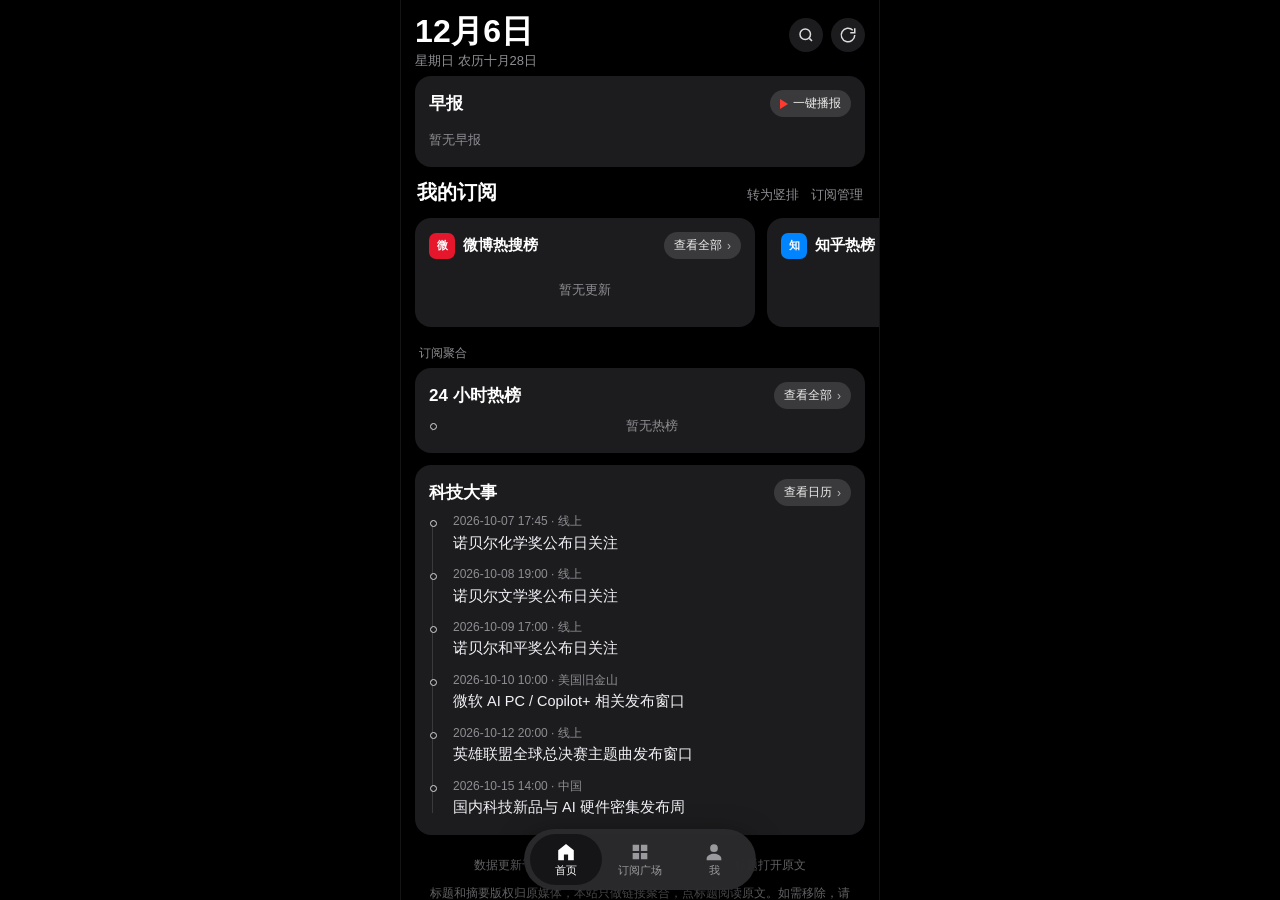
==== commit ddd03287: "数据刷新 2026-11-28 19:57" ====
--- a/index.html
+++ b/index.html
@@ -986,7 +986,7 @@
     </div>
   </div>
 <script>
-window.INLINE_DATA = {"updatedAt":"2026-11-28T02:46:12.127Z","updatedAtLabel":"2026/11/28 10:46:25","morning":[{"title":"董明珠现场发火魏建军解围","summary":"当前热度 178万。","url":"https://s.weibo.com/weibo?q=%E8%91%A3%E6%98%8E%E7%8F%A0%E7%8E%B0%E5%9C%BA%E5%8F%91%E7%81%AB%E9%AD%8F%E5%BB%BA%E5%86%9B%E8%A7%A3%E5%9B%B4","hot":"178万","fetchedAt":"2026-11-27T20:01:15.747Z","minsAgo":1,"tags":["综合","微博热搜榜"],"sourceId":"weibo_hot","sourceName":"微博热搜榜"},{"title":"央行新规取消贷款罚息利率上下限","summary":"当前热度 90万。","url":"https://s.weibo.com/weibo?q=%E5%A4%AE%E8%A1%8C%E6%96%B0%E8%A7%84%E5%8F%96%E6%B6%88%E8%B4%B7%E6%AC%BE%E7%BD%9A%E6%81%AF%E5%88%A9%E7%8E%87%E4%B8%8A%E4%B8%8B%E9%99%90","hot":"90万","fetchedAt":"2026-11-28T02:46:12.127Z","minsAgo":4,"tags":["综合","微博热搜榜"],"sourceId":"weibo_hot","sourceName":"微博热搜榜"},{"title":"180秒回顾神24发射任务","summary":"当前热度 72万。","url":"https://s.weibo.com/weibo?q=180%E7%A7%92%E5%9B%9E%E9%A1%BE%E7%A5%9E24%E5%8F%91%E5%B0%84%E4%BB%BB%E5%8A%A1","hot":"72万","fetchedAt":"2026-11-27T20:01:15.747Z","minsAgo":7,"tags":["综合","微博热搜榜"],"sourceId":"weibo_hot","sourceName":"微博热搜榜"},{"title":"国常会的通稿首次使用了「国家队」、类「平准基金」这些提法，释放了哪些信号？","summary":"当前热度 413 万。","url":"https://www.zhihu.com/question/2109697976268321407","hot":"413 万","fetchedAt":"2026-11-28T02:46:12.127Z","minsAgo":1,"tags":["综合","知乎"],"sourceId":"zhihu_hot","sourceName":"知乎热榜"},{"title":"《后会友期》「告密门」播出后，厉娜风评光速下滑，网友要求她向许飞道歉，她们的矛盾真的只是友情问题吗？","summary":"当前热度 389 万。","url":"https://www.zhihu.com/question/2109309669831172560","hot":"389 万","fetchedAt":"2026-11-28T02:46:12.127Z","minsAgo":4,"tags":["综合","知乎"],"sourceId":"zhihu_hot","sourceName":"知乎热榜"},{"title":"如何看待女子称因年龄超 40 岁被酒店拒绝入住？预订平台没有醒目提示，这种规定合法吗？","summary":"当前热度 365 万。","url":"https://www.zhihu.com/question/2109585824480236082","hot":"365 万","fetchedAt":"2026-11-28T02:46:12.127Z","minsAgo":7,"tags":["综合","知乎"],"sourceId":"zhihu_hot","sourceName":"知乎热榜"},{"title":"陈吉宁等被查 中纪委发声","summary":"当前热度 1023.3万。","url":"https://so.toutiao.com/search?keyword=%23%E9%99%88%E5%90%89%E5%AE%81%E7%AD%89%E8%A2%AB%E6%9F%A5+%E4%B8%AD%E7%BA%AA%E5%A7%94%E5%8F%91%E5%A3%B0%23","hot":"1023.3万","fetchedAt":"2026-11-28T02:46:12.127Z","minsAgo":4,"tags":["综合","今日头条"],"sourceId":"toutiao_hot","sourceName":"今日头条热榜"},{"title":"“数”读前10月规上工业企业利润","summary":"当前热度 837.8万。","url":"https://so.toutiao.com/search?keyword=%23%E2%80%9C%E6%95%B0%E2%80%9D%E8%AF%BB%E5%89%8D10%E6%9C%88%E8%A7%84%E4%B8%8A%E5%B7%A5%E4%B8%9A%E4%BC%81%E4%B8%9A%E5%88%A9%E6%B6%A6%23","hot":"837.8万","fetchedAt":"2026-11-28T02:46:12.127Z","minsAgo":7,"tags":["综合","今日头条"],"sourceId":"toutiao_hot","sourceName":"今日头条热榜"},{"title":"曝海康威视取消大小周实现双休、但早晚餐补没了，员工称每月少 3000 元","summary":"当前热度 305评。","url":"https://m.ithome.com/html/1033329.htm","hot":"305评","fetchedAt":"2026-11-27T10:58:38.584Z","minsAgo":1,"tags":["科技","IT之家"],"sourceId":"ithome_daily","sourceName":"IT之家日榜"},{"title":"华为星芒 OSTA O1 Pro 阔直板手机首销激活量曝光，开售三天约 4700 台","summary":"当前热度 558评。","url":"https://m.ithome.com/html/1033356.htm","hot":"558评","fetchedAt":"2026-11-27T10:58:38.584Z","minsAgo":4,"tags":["科技","IT之家"],"sourceId":"ithome_daily","sourceName":"IT之家日榜"}],"timeline":[{"title":"董明珠现场发火魏建军解围","summary":"当前热度 178万。","url":"https://s.weibo.com/weibo?q=%E8%91%A3%E6%98%8E%E7%8F%A0%E7%8E%B0%E5%9C%BA%E5%8F%91%E7%81%AB%E9%AD%8F%E5%BB%BA%E5%86%9B%E8%A7%A3%E5%9B%B4","hot":"178万","fetchedAt":"2026-11-27T20:01:15.747Z","minsAgo":1,"tags":["综合","微博热搜榜"],"sourceId":"weibo_hot","sourceName":"微博热搜榜"},{"title":"国常会的通稿首次使用了「国家队」、类「平准基金」这些提法，释放了哪些信号？","summary":"当前热度 413 万。","url":"https://www.zhihu.com/question/2109697976268321407","hot":"413 万","fetchedAt":"2026-11-28T02:46:12.127Z","minsAgo":1,"tags":["综合","知乎"],"sourceId":"zhihu_hot","sourceName":"知乎热榜"},{"title":"今天起，电视不得播放开机广告。","summary":"当前热度 人民日报。","url":"https://www.douyin.com/video/7712680808112246050","hot":"人民日报","fetchedAt":"2026-11-28T02:46:12.127Z","minsAgo":1,"tags":["娱乐","抖音"],"sourceId":"douyin_hot","sourceName":"抖音热榜"},{"title":"央行新规取消贷款罚息利率上下限","summary":"当前热度 925.9万。","url":"https://so.toutiao.com/search?keyword=%23%E5%A4%AE%E8%A1%8C%E6%96%B0%E8%A7%84%E5%8F%96%E6%B6%88%E8%B4%B7%E6%AC%BE%E7%BD%9A%E6%81%AF%E5%88%A9%E7%8E%87%E4%B8%8A%E4%B8%8B%E9%99%90%23","hot":"925.9万","fetchedAt":"2026-11-28T02:46:12.127Z","minsAgo":1,"tags":["综合","今日头条"],"sourceId":"toutiao_hot","sourceName":"今日头条热榜"},{"title":"央行发布人民币存贷款利率管理新规：取消贷款罚息利率的上下限","summary":"","url":"https://www.thepaper.cn/newsDetail_forward_34576324","fetchedAt":"2026-11-28T02:46:12.127Z","minsAgo":1,"tags":["综合","澎湃新闻"],"sourceId":"thepaper_hot","sourceName":"澎湃新闻热榜"},{"title":"曝海康威视取消大小周实现双休、但早晚餐补没了，员工称每月少 3000 元","summary":"当前热度 305评。","url":"https://m.ithome.com/html/1033329.htm","hot":"305评","fetchedAt":"2026-11-27T10:58:38.584Z","minsAgo":1,"tags":["科技","IT之家"],"sourceId":"ithome_daily","sourceName":"IT之家日榜"},{"title":"《下一个是谁》第七季（6）","summary":"当前热度 136.5万。","url":"https://www.bilibili.com/video/av117687187479259/","hot":"136.5万","fetchedAt":"2026-11-27T20:01:15.747Z","minsAgo":1,"tags":["娱乐","Bilibili"],"sourceId":"bilibili_hot","sourceName":"Bilibili热门"},{"title":"苹果最终确认！向每位用户最高赔 637 元","summary":"当前热度 10.0万。","url":"https://mp.weixin.qq.com/s?__biz=MzIxNjQzNTM5Mw==&mid=2247507218&idx=1&sn=b5ddaa09e4995ef5b014061de1bb5613#rd","hot":"10.0万","fetchedAt":"2026-11-27T20:01:15.747Z","minsAgo":1,"tags":["科技","微信科技"],"sourceId":"weixin_tech","sourceName":"微信科技热门"},{"title":"字节腾讯阿里AI人才大迁徙：超百起核心岗流动，顶薪2000万","summary":"","url":"https://www.36kr.com/p/4087191926929793","fetchedAt":"2026-11-27T10:58:38.584Z","minsAgo":1,"tags":["科技","36氪"],"sourceId":"kr36","sourceName":"36氪热门"},{"title":"黄仁勋杀回来了，英伟达却回不去了","summary":"当前热度 65.5万。","url":"https://www.huxiu.com/article/4907867.html","hot":"65.5万","fetchedAt":"2026-11-27T20:01:15.747Z","minsAgo":1,"tags":["科技","虎嗅"],"sourceId":"huxiu","sourceName":"虎嗅精选"},{"title":"社区速递 167｜迪卡侬折叠车、静电白板贴与跨系统设备协同","summary":"当前热度 Matrix机器人。","url":"https://sspai.com/post/119492","hot":"Matrix机器人","fetchedAt":"2026-11-27T20:01:15.747Z","minsAgo":1,"tags":["科技","少数派"],"sourceId":"sspai","sourceName":"少数派"},{"title":"避险情绪主导市场，芯片股领跌拖累标普、纳指三连跌，英伟达跌4%，美元创18个月新高","summary":"当前热度 21.6万。","url":"https://wallstreetcn.com/articles/3785999","hot":"21.6万","fetchedAt":"2026-11-27T10:58:38.584Z","minsAgo":1,"tags":["财经","华尔街见闻"],"sourceId":"wallstreet","sourceName":"华尔街见闻"},{"title":"U17国足8-0狂胜斐济，晋级U17世界杯32强，这次小组出线意义有多大？谁是最大功臣？","summary":"当前热度 英仙说。","url":"https://new.qq.com/rain/a/20261127Q055A400","hot":"英仙说","fetchedAt":"2026-11-27T10:58:38.584Z","minsAgo":1,"tags":["综合","腾讯新闻"],"sourceId":"tencent_hot","sourceName":"腾讯新闻热门"},{"title":"斗破苍穹剧场版 双帝之战​","summary":"","url":"https://movie.douban.com/subject/37471473/","fetchedAt":"2026-11-28T02:46:12.127Z","minsAgo":1,"tags":["娱乐","豆瓣电影"],"sourceId":"douban_movie","sourceName":"豆瓣电影周榜"},{"title":"展现公道正义 彰显大国担当","summary":"当前热度 790.4万。","url":"https://www.baidu.com/s?wd=%E5%B1%95%E7%8E%B0%E5%85%AC%E9%81%93%E6%AD%A3%E4%B9%89+%E5%BD%B0%E6%98%BE%E5%A4%A7%E5%9B%BD%E6%8B%85%E5%BD%93","hot":"790.4万","fetchedAt":"2026-11-27T20:01:15.747Z","minsAgo":1,"tags":["综合","百度热搜"],"sourceId":"baidu_hot","sourceName":"百度热搜"},{"title":"陈吉宁涉嫌严重违纪违法正接受中央纪委国家监委审查调查","summary":"","url":"https://www.yicai.com/news/103452561.html","fetchedAt":"2026-11-27T20:01:15.747Z","minsAgo":1,"tags":["财经","第一财经"],"sourceId":"yicai","sourceName":"第一财经"},{"title":"左手亲口给杰克平反","summary":"当前热度 263.7W实时讨论。","url":"http://tieba.baidu.com/hottopic/browse/hottopic?topic_id=28370483&topic_name=%E5%B7%A6%E6%89%8B%E4%BA%B2%E5%8F%A3%E7%BB%99%E6%9D%B0%E5%85%8B%E5%B9%B3%E5%8F%8D","hot":"263.7W实时讨论","fetchedAt":"2026-11-28T02:46:12.127Z","minsAgo":1,"tags":["娱乐","贴吧热议"],"sourceId":"tieba_hot","sourceName":"贴吧热议"},{"title":"产品经理的日常 11月27日","summary":"","url":"https://m.okjike.com/originalPosts/6b099b2f136b2761c639d88d","fetchedAt":"2026-11-28T02:46:12.127Z","minsAgo":1,"tags":["科技","即刻"],"sourceId":"jike","sourceName":"即刻精选"},{"title":"央行新规取消贷款罚息利率上下限","summary":"当前热度 90万。","url":"https://s.weibo.com/weibo?q=%E5%A4%AE%E8%A1%8C%E6%96%B0%E8%A7%84%E5%8F%96%E6%B6%88%E8%B4%B7%E6%AC%BE%E7%BD%9A%E6%81%AF%E5%88%A9%E7%8E%87%E4%B8%8A%E4%B8%8B%E9%99%90","hot":"90万","fetchedAt":"2026-11-28T02:46:12.127Z","minsAgo":4,"tags":["综合","微博热搜榜"],"sourceId":"weibo_hot","sourceName":"微博热搜榜"},{"title":"《后会友期》「告密门」播出后，厉娜风评光速下滑，网友要求她向许飞道歉，她们的矛盾真的只是友情问题吗？","summary":"当前热度 389 万。","url":"https://www.zhihu.com/question/2109309669831172560","hot":"389 万","fetchedAt":"2026-11-28T02:46:12.127Z","minsAgo":4,"tags":["综合","知乎"],"sourceId":"zhihu_hot","sourceName":"知乎热榜"},{"title":"饭店的寒假工，员工餐报数！","summary":"当前热度 周小闹。","url":"https://www.douyin.com/video/7712465009598911178","hot":"周小闹","fetchedAt":"2026-11-28T02:46:12.127Z","minsAgo":4,"tags":["娱乐","抖音"],"sourceId":"douyin_hot","sourceName":"抖音热榜"},{"title":"陈吉宁等被查 中纪委发声","summary":"当前热度 1023.3万。","url":"https://so.toutiao.com/search?keyword=%23%E9%99%88%E5%90%89%E5%AE%81%E7%AD%89%E8%A2%AB%E6%9F%A5+%E4%B8%AD%E7%BA%AA%E5%A7%94%E5%8F%91%E5%A3%B0%23","hot":"1023.3万","fetchedAt":"2026-11-28T02:46:12.127Z","minsAgo":4,"tags":["综合","今日头条"],"sourceId":"toutiao_hot","sourceName":"今日头条热榜"},{"title":"合力稳市！“国家队”护盘过程中各类机构均为净买入，股票型ETF十月以来净申购近8000亿","summary":"","url":"https://www.thepaper.cn/newsDetail_forward_34576889","fetchedAt":"2026-11-28T02:46:12.127Z","minsAgo":4,"tags":["综合","澎湃新闻"],"sourceId":"thepaper_hot","sourceName":"澎湃新闻热榜"},{"title":"华为星芒 OSTA O1 Pro 阔直板手机首销激活量曝光，开售三天约 4700 台","summary":"当前热度 558评。","url":"https://m.ithome.com/html/1033356.htm","hot":"558评","fetchedAt":"2026-11-27T10:58:38.584Z","minsAgo":4,"tags":["科技","IT之家"],"sourceId":"ithome_daily","sourceName":"IT之家日榜"},{"title":"《绝区零》挽昼角色展示 | 日陨之前","summary":"当前热度 293.2万。","url":"https://www.bilibili.com/video/av117669269412589/","hot":"293.2万","fetchedAt":"2026-11-27T10:58:38.584Z","minsAgo":4,"tags":["娱乐","Bilibili"],"sourceId":"bilibili_hot","sourceName":"Bilibili热门"},{"title":"恭喜当年办了ETC的车主","summary":"当前热度 10.0万。","url":"https://mp.weixin.qq.com/s?__biz=MzYyMTgyMTQ0MA==&mid=2247485786&idx=1&sn=ba79dc5d680ac9de53538141a2773856#rd","hot":"10.0万","fetchedAt":"2026-11-27T20:01:15.747Z","minsAgo":4,"tags":["科技","微信科技"],"sourceId":"weixin_tech","sourceName":"微信科技热门"},{"title":"大一统最后一块拼图，GPT-6 Astra啃了4亿token","summary":"","url":"https://www.36kr.com/p/4087271122876801","fetchedAt":"2026-11-27T10:58:38.584Z","minsAgo":4,"tags":["科技","36氪"],"sourceId":"kr36","sourceName":"36氪热门"},{"title":"B站盈利的代价","summary":"当前热度 44.5万。","url":"https://www.huxiu.com/article/4908174.html","hot":"44.5万","fetchedAt":"2026-11-27T10:58:38.584Z","minsAgo":4,"tags":["科技","虎嗅"],"sourceId":"huxiu","sourceName":"虎嗅精选"},{"title":"[限时特惠] 从构思到完稿，让长文写作更有条理：妙笔","summary":"当前热度 Vanilla。","url":"https://sspai.com/post/119035","hot":"Vanilla","fetchedAt":"2026-11-27T20:01:15.747Z","minsAgo":4,"tags":["科技","少数派"],"sourceId":"sspai","sourceName":"少数派"},{"title":"沃什：美联储正为三种AI影响制定预案，若泡沫破裂，或引发股市走弱并拖累经济与就业","summary":"当前热度 16.2万。","url":"https://wallstreetcn.com/articles/3786043","hot":"16.2万","fetchedAt":"2026-11-27T20:01:15.747Z","minsAgo":4,"tags":["财经","华尔街见闻"],"sourceId":"wallstreet","sourceName":"华尔街见闻"},{"title":"曝海康威视取消大小周遭员工抵制，公司称不属实，为何员工反应如此强烈？公司这一调整合理合法吗？","summary":"当前热度 云淡。","url":"https://new.qq.com/rain/a/20261127Q0E72B00","hot":"云淡","fetchedAt":"2026-11-27T20:01:15.747Z","minsAgo":4,"tags":["综合","腾讯新闻"],"sourceId":"tencent_hot","sourceName":"腾讯新闻热门"},{"title":"另一个妈妈","summary":"当前热度 5。","url":"https://movie.douban.com/subject/37317907/","hot":"5","fetchedAt":"2026-11-27T20:01:15.747Z","minsAgo":4,"tags":["娱乐","豆瓣电影"],"sourceId":"douban_movie","sourceName":"豆瓣电影周榜"},{"title":"今晚国内油价下调","summary":"当前热度 780.9万。","url":"https://www.baidu.com/s?wd=%E4%BB%8A%E6%99%9A%E5%9B%BD%E5%86%85%E6%B2%B9%E4%BB%B7%E4%B8%8B%E8%B0%83","hot":"780.9万","fetchedAt":"2026-11-27T20:01:15.747Z","minsAgo":4,"tags":["综合","百度热搜"],"sourceId":"baidu_hot","sourceName":"百度热搜"},{"title":"从高层换血到员工降薪：宗馥莉接手娃哈哈后，一场未完成的组织重构｜商业秘密","summary":"","url":"https://www.yicai.com/news/103455702.html","fetchedAt":"2026-11-27T10:58:38.584Z","minsAgo":4,"tags":["财经","第一财经"],"sourceId":"yicai","sourceName":"第一财经"},{"title":"丝之歌DLC真定档了","summary":"当前热度 255.7W实时讨论。","url":"http://tieba.baidu.com/hottopic/browse/hottopic?topic_id=28370485&topic_name=%E4%B8%9D%E4%B9%8B%E6%AD%8CDLC%E7%9C%9F%E5%AE%9A%E6%A1%A3%E4%BA%86","hot":"255.7W实时讨论","fetchedAt":"2026-11-28T02:46:12.127Z","minsAgo":4,"tags":["娱乐","贴吧热议"],"sourceId":"tieba_hot","sourceName":"贴吧热议"},{"title":"产品经理的日常 11月26日","summary":"","url":"https://m.okjike.com/originalPosts/6b082d54136b2761c612c76e","fetchedAt":"2026-11-28T02:46:12.127Z","minsAgo":4,"tags":["科技","即刻"],"sourceId":"jike","sourceName":"即刻精选"},{"title":"180秒回顾神24发射任务","summary":"当前热度 72万。","url":"https://s.weibo.com/weibo?q=180%E7%A7%92%E5%9B%9E%E9%A1%BE%E7%A5%9E24%E5%8F%91%E5%B0%84%E4%BB%BB%E5%8A%A1","hot":"72万","fetchedAt":"2026-11-27T20:01:15.747Z","minsAgo":7,"tags":["综合","微博热搜榜"],"sourceId":"weibo_hot","sourceName":"微博热搜榜"},{"title":"如何看待女子称因年龄超 40 岁被酒店拒绝入住？预订平台没有醒目提示，这种规定合法吗？","summary":"当前热度 365 万。","url":"https://www.zhihu.com/question/2109585824480236082","hot":"365 万","fetchedAt":"2026-11-28T02:46:12.127Z","minsAgo":7,"tags":["综合","知乎"],"sourceId":"zhihu_hot","sourceName":"知乎热榜"},{"title":"@老邓（SuperDeng） @杨颖angelababy 猜你爱看的借粉老邓已更新!#邓超 #你是我的超级英雄 #万物可爱计划 #和邓超Angelababy一起守护萌宠","summary":"当前热度 邓超工作室。","url":"https://www.douyin.com/video/7712337120874119281","hot":"邓超工作室","fetchedAt":"2026-11-28T02:46:12.127Z","minsAgo":7,"tags":["娱乐","抖音"],"sourceId":"douyin_hot","sourceName":"抖音热榜"},{"title":"“数”读前10月规上工业企业利润","summary":"当前热度 837.8万。","url":"https://so.toutiao.com/search?keyword=%23%E2%80%9C%E6%95%B0%E2%80%9D%E8%AF%BB%E5%89%8D10%E6%9C%88%E8%A7%84%E4%B8%8A%E5%B7%A5%E4%B8%9A%E4%BC%81%E4%B8%9A%E5%88%A9%E6%B6%A6%23","hot":"837.8万","fetchedAt":"2026-11-28T02:46:12.127Z","minsAgo":7,"tags":["综合","今日头条"],"sourceId":"toutiao_hot","sourceName":"今日头条热榜"}],"techEvents":[{"time":"2026-10-07 17:45","place":"线上","title":"诺贝尔化学奖公布日关注"},{"time":"2026-10-08 19:00","place":"线上","title":"诺贝尔文学奖公布日关注"},{"time":"2026-10-09 17:00","place":"线上","title":"诺贝尔和平奖公布日关注"},{"time":"2026-10-10 10:00","place":"美国旧金山","title":"微软 AI PC / Copilot+ 相关发布窗口"},{"time":"2026-10-12 20:00","place":"线上","title":"英雄联盟全球总决赛主题曲发布窗口"},{"time":"2026-10-15 14:00","place":"中国","title":"国内科技新品与 AI 硬件密集发布周"}],"sources":[{"id":"weibo_hot","name":"微博热搜榜","cat":"综合","color":"#e6162d","icon":"微","defaultOn":true,"live":true,"status":"ok","updatedAt":"2026-11-28T02:46:12.127Z","todayCount":10,"items":[{"title":"董明珠现场发火魏建军解围","summary":"当前热度 178万。","url":"https://s.weibo.com/weibo?q=%E8%91%A3%E6%98%8E%E7%8F%A0%E7%8E%B0%E5%9C%BA%E5%8F%91%E7%81%AB%E9%AD%8F%E5%BB%BA%E5%86%9B%E8%A7%A3%E5%9B%B4","hot":"178万","fetchedAt":"2026-11-27T20:01:15.747Z","minsAgo":1,"tags":["综合","微博热搜榜"]},{"title":"央行新规取消贷款罚息利率上下限","summary":"当前热度 90万。","url":"https://s.weibo.com/weibo?q=%E5%A4%AE%E8%A1%8C%E6%96%B0%E8%A7%84%E5%8F%96%E6%B6%88%E8%B4%B7%E6%AC%BE%E7%BD%9A%E6%81%AF%E5%88%A9%E7%8E%87%E4%B8%8A%E4%B8%8B%E9%99%90","hot":"90万","fetchedAt":"2026-11-28T02:46:12.127Z","minsAgo":4,"tags":["综合","微博热搜榜"]},{"title":"180秒回顾神24发射任务","summary":"当前热度 72万。","url":"https://s.weibo.com/weibo?q=180%E7%A7%92%E5%9B%9E%E9%A1%BE%E7%A5%9E24%E5%8F%91%E5%B0%84%E4%BB%BB%E5%8A%A1","hot":"72万","fetchedAt":"2026-11-27T20:01:15.747Z","minsAgo":7,"tags":["综合","微博热搜榜"]},{"title":"广州车展潮这看","summary":"当前热度 68万。","url":"https://s.weibo.com/weibo?q=%E5%B9%BF%E5%B7%9E%E8%BD%A6%E5%B1%95%E6%BD%AE%E8%BF%99%E7%9C%8B","hot":"68万","fetchedAt":"2026-11-28T02:46:12.127Z","minsAgo":10,"tags":["综合","微博热搜榜"]},{"title":"武契奇称一旦绝食将不接受救治","summary":"当前热度 66万。","url":"https://s.weibo.com/weibo?q=%E6%AD%A6%E5%A5%91%E5%A5%87%E7%A7%B0%E4%B8%80%E6%97%A6%E7%BB%9D%E9%A3%9F%E5%B0%86%E4%B8%8D%E6%8E%A5%E5%8F%97%E6%95%91%E6%B2%BB","hot":"66万","fetchedAt":"2026-11-28T02:46:12.127Z","minsAgo":13,"tags":["综合","微博热搜榜"]},{"title":"千万不要用纸巾包贵重物品","summary":"当前热度 43万。","url":"https://s.weibo.com/weibo?q=%E5%8D%83%E4%B8%87%E4%B8%8D%E8%A6%81%E7%94%A8%E7%BA%B8%E5%B7%BE%E5%8C%85%E8%B4%B5%E9%87%8D%E7%89%A9%E5%93%81","hot":"43万","fetchedAt":"2026-11-28T02:46:12.127Z","minsAgo":16,"tags":["综合","微博热搜榜"]},{"title":"许飞 天娱前员工","summary":"当前热度 35万。","url":"https://s.weibo.com/weibo?q=%E8%AE%B8%E9%A3%9E+%E5%A4%A9%E5%A8%B1%E5%89%8D%E5%91%98%E5%B7%A5","hot":"35万","fetchedAt":"2026-11-28T02:46:12.127Z","minsAgo":19,"tags":["综合","微博热搜榜"]},{"title":"邓紫棋浪琴香港国际赛事开幕献唱","summary":"当前热度 35万。","url":"https://s.weibo.com/weibo?q=%E9%82%93%E7%B4%AB%E6%A3%8B%E6%B5%AA%E7%90%B4%E9%A6%99%E6%B8%AF%E5%9B%BD%E9%99%85%E8%B5%9B%E4%BA%8B%E5%BC%80%E5%B9%95%E7%8C%AE%E5%94%B1","hot":"35万","fetchedAt":"2026-11-28T02:46:12.127Z","minsAgo":22,"tags":["综合","微博热搜榜"]},{"title":"宋慧乔和孔刘的新剧来了","summary":"当前热度 34万。","url":"https://s.weibo.com/weibo?q=%E5%AE%8B%E6%85%A7%E4%B9%94%E5%92%8C%E5%AD%94%E5%88%98%E7%9A%84%E6%96%B0%E5%89%A7%E6%9D%A5%E4%BA%86","hot":"34万","fetchedAt":"2026-11-28T02:46:12.127Z","minsAgo":25,"tags":["综合","微博热搜榜"]},{"title":"高血压标准更新","summary":"当前热度 34万。","url":"https://s.weibo.com/weibo?q=%E9%AB%98%E8%A1%80%E5%8E%8B%E6%A0%87%E5%87%86%E6%9B%B4%E6%96%B0","hot":"34万","fetchedAt":"2026-11-28T02:46:12.127Z","minsAgo":28,"tags":["综合","微博热搜榜"]}]},{"id":"zhihu_hot","name":"知乎热榜","cat":"综合","color":"#0084ff","icon":"知","defaultOn":true,"live":true,"status":"ok","updatedAt":"2026-11-28T02:46:12.127Z","todayCount":10,"items":[{"title":"国常会的通稿首次使用了「国家队」、类「平准基金」这些提法，释放了哪些信号？","summary":"当前热度 413 万。","url":"https://www.zhihu.com/question/2109697976268321407","hot":"413 万","fetchedAt":"2026-11-28T02:46:12.127Z","minsAgo":1,"tags":["综合","知乎"]},{"title":"《后会友期》「告密门」播出后，厉娜风评光速下滑，网友要求她向许飞道歉，她们的矛盾真的只是友情问题吗？","summary":"当前热度 389 万。","url":"https://www.zhihu.com/question/2109309669831172560","hot":"389 万","fetchedAt":"2026-11-28T02:46:12.127Z","minsAgo":4,"tags":["综合","知乎"]},{"title":"如何看待女子称因年龄超 40 岁被酒店拒绝入住？预订平台没有醒目提示，这种规定合法吗？","summary":"当前热度 365 万。","url":"https://www.zhihu.com/question/2109585824480236082","hot":"365 万","fetchedAt":"2026-11-28T02:46:12.127Z","minsAgo":7,"tags":["综合","知乎"]},{"title":"如何评价冯骥在《后 AI 时代最重要的问题》一文中的思考和想法？","summary":"当前热度 269 万。","url":"https://www.zhihu.com/question/2109705664087816135","hot":"269 万","fetchedAt":"2026-11-28T02:46:12.127Z","minsAgo":10,"tags":["综合","知乎"]},{"title":"模特七海发博表示 「我的脸已经成 AI 短剧里的赛博恶役」，AI 融脸为什么维权难？","summary":"当前热度 261 万。","url":"https://www.zhihu.com/question/2109242936701478494","hot":"261 万","fetchedAt":"2026-11-28T02:46:12.127Z","minsAgo":13,"tags":["综合","知乎"]},{"title":"特斯拉和 SpaceX 冲刺年底合并，将成人类史上最大并购案，马斯克为何要合并两家公司？","summary":"当前热度 203 万。","url":"https://www.zhihu.com/question/2109592384853861548","hot":"203 万","fetchedAt":"2026-11-28T02:46:12.127Z","minsAgo":16,"tags":["综合","知乎"]},{"title":"雅迪、爱玛、九号等 15 家电动自行车企业被点名，部分企业涉违法出售不合格产品情况，哪些信息值得关注？","summary":"当前热度 178 万。","url":"https://www.zhihu.com/question/2109686222276622101","hot":"178 万","fetchedAt":"2026-11-28T02:46:12.127Z","minsAgo":19,"tags":["综合","知乎"]},{"title":"如何看待济南医保官方视频号工作人员误以为直播结束，骂咨询者脑子有病，医保局回应称已批评教育并要求道歉？","summary":"当前热度 172 万。","url":"https://www.zhihu.com/question/2109655670127605450","hot":"172 万","fetchedAt":"2026-11-28T02:46:12.127Z","minsAgo":22,"tags":["综合","知乎"]},{"title":"武汉一烧烤店员工餐有鲍鱼生蚝，大闸蟹基围虾随便吃，老板称「吃饱才有力气干活」，这个福利怎么样？","summary":"当前热度 157 万。","url":"https://www.zhihu.com/question/2108558920985863590","hot":"157 万","fetchedAt":"2026-11-28T02:46:12.127Z","minsAgo":25,"tags":["综合","知乎"]},{"title":"商务部开新闻发布会称机关单位带头过紧日子，透露了什么信号？可能有哪些影响？","summary":"当前热度 138 万。","url":"https://www.zhihu.com/question/2109592991497189095","hot":"138 万","fetchedAt":"2026-11-27T10:58:38.584Z","minsAgo":28,"tags":["综合","知乎"]}]},{"id":"douyin_hot","name":"抖音热榜","cat":"娱乐","color":"#111111","icon":"抖","defaultOn":false,"live":true,"status":"ok","updatedAt":"2026-11-28T02:46:12.127Z","todayCount":10,"items":[{"title":"今天起，电视不得播放开机广告。","summary":"当前热度 人民日报。","url":"https://www.douyin.com/video/7712680808112246050","hot":"人民日报","fetchedAt":"2026-11-28T02:46:12.127Z","minsAgo":1,"tags":["娱乐","抖音"]},{"title":"饭店的寒假工，员工餐报数！","summary":"当前热度 周小闹。","url":"https://www.douyin.com/video/7712465009598911178","hot":"周小闹","fetchedAt":"2026-11-28T02:46:12.127Z","minsAgo":4,"tags":["娱乐","抖音"]},{"title":"@老邓（SuperDeng） @杨颖angelababy 猜你爱看的借粉老邓已更新!#邓超 #你是我的超级英雄 #万物可爱计划 #和邓超Angelababy一起守护萌宠","summary":"当前热度 邓超工作室。","url":"https://www.douyin.com/video/7712337120874119281","hot":"邓超工作室","fetchedAt":"2026-11-28T02:46:12.127Z","minsAgo":7,"tags":["娱乐","抖音"]},{"title":"🐻","summary":"当前热度 杨颖angelababy。","url":"https://www.douyin.com/video/7712777088150900002","hot":"杨颖angelababy","fetchedAt":"2026-11-28T02:46:12.127Z","minsAgo":10,"tags":["娱乐","抖音"]},{"title":"冰箱里的肉千万别再泡水化冻了！ 专家：你这是在养细菌，这三种解冻法才安全","summary":"当前热度 极目新闻。","url":"https://www.douyin.com/video/7712659806972120335","hot":"极目新闻","fetchedAt":"2026-11-28T02:46:12.127Z","minsAgo":13,"tags":["娱乐","抖音"]},{"title":"〈第4集〉想去浙江打工被拦住","summary":"当前热度 晓凡凡。","url":"https://www.douyin.com/video/7712419083854193253","hot":"晓凡凡","fetchedAt":"2026-11-28T02:46:12.127Z","minsAgo":16,"tags":["娱乐","抖音"]},{"title":"今天起，电视不得播放开机广告。","summary":"当前热度 央视新闻。","url":"https://www.douyin.com/video/7712682195730713871","hot":"央视新闻","fetchedAt":"2026-11-28T02:46:12.127Z","minsAgo":19,"tags":["娱乐","抖音"]},{"title":"这项目，本王投了！ #精神状态belike #低精力#好家请就位 #超能演剧场2026","summary":"当前热度 王七叶。","url":"https://www.douyin.com/video/7711650599343142585","hot":"王七叶","fetchedAt":"2026-11-28T02:46:12.127Z","minsAgo":22,"tags":["娱乐","抖音"]},{"title":"北方老丈人在南方搭东北大炕 #南北差异 #小福老丈人和佳辉的日常 #东北人 #盛佳辉","summary":"当前热度 温暖一家-11月29日立白直播专场。","url":"https://www.douyin.com/video/7712361356977285745","hot":"温暖一家-11月29日立白直播专场","fetchedAt":"2026-11-28T02:46:12.127Z","minsAgo":25,"tags":["娱乐","抖音"]},{"title":"11月22日，湖南益阳，中国无翼飞车来了，工作人员：可以载重70到80公斤，在3千米以下飞300公里，陆地80km/h 空中140km/h。","summary":"当前热度 红网·时刻新闻。","url":"https://www.douyin.com/video/7711232783837826347","hot":"红网·时刻新闻","fetchedAt":"2026-11-28T02:46:12.127Z","minsAgo":28,"tags":["娱乐","抖音"]}]},{"id":"toutiao_hot","name":"今日头条热榜","cat":"综合","color":"#f04142","icon":"头","defaultOn":true,"live":true,"status":"ok","updatedAt":"2026-11-28T02:46:12.127Z","todayCount":10,"items":[{"title":"央行新规取消贷款罚息利率上下限","summary":"当前热度 925.9万。","url":"https://so.toutiao.com/search?keyword=%23%E5%A4%AE%E8%A1%8C%E6%96%B0%E8%A7%84%E5%8F%96%E6%B6%88%E8%B4%B7%E6%AC%BE%E7%BD%9A%E6%81%AF%E5%88%A9%E7%8E%87%E4%B8%8A%E4%B8%8B%E9%99%90%23","hot":"925.9万","fetchedAt":"2026-11-28T02:46:12.127Z","minsAgo":1,"tags":["综合","今日头条"]},{"title":"陈吉宁等被查 中纪委发声","summary":"当前热度 1023.3万。","url":"https://so.toutiao.com/search?keyword=%23%E9%99%88%E5%90%89%E5%AE%81%E7%AD%89%E8%A2%AB%E6%9F%A5+%E4%B8%AD%E7%BA%AA%E5%A7%94%E5%8F%91%E5%A3%B0%23","hot":"1023.3万","fetchedAt":"2026-11-28T02:46:12.127Z","minsAgo":4,"tags":["综合","今日头条"]},{"title":"“数”读前10月规上工业企业利润","summary":"当前热度 837.8万。","url":"https://so.toutiao.com/search?keyword=%23%E2%80%9C%E6%95%B0%E2%80%9D%E8%AF%BB%E5%89%8D10%E6%9C%88%E8%A7%84%E4%B8%8A%E5%B7%A5%E4%B8%9A%E4%BC%81%E4%B8%9A%E5%88%A9%E6%B6%A6%23","hot":"837.8万","fetchedAt":"2026-11-28T02:46:12.127Z","minsAgo":7,"tags":["综合","今日头条"]},{"title":"孔子其实根本不姓孔","summary":"当前热度 758.1万。","url":"https://so.toutiao.com/search?keyword=%23%E5%AD%94%E5%AD%90%E5%85%B6%E5%AE%9E%E6%A0%B9%E6%9C%AC%E4%B8%8D%E5%A7%93%E5%AD%94%23","hot":"758.1万","fetchedAt":"2026-11-28T02:46:12.127Z","minsAgo":10,"tags":["综合","今日头条"]},{"title":"三只松鼠让员工住毛坯房是鼠目寸光","summary":"当前热度 620.7万。","url":"https://so.toutiao.com/search?keyword=%23%E4%B8%89%E5%8F%AA%E6%9D%BE%E9%BC%A0%E8%AE%A9%E5%91%98%E5%B7%A5%E4%BD%8F%E6%AF%9B%E5%9D%AF%E6%88%BF%E6%98%AF%E9%BC%A0%E7%9B%AE%E5%AF%B8%E5%85%89%23","hot":"620.7万","fetchedAt":"2026-11-27T20:01:15.747Z","minsAgo":13,"tags":["综合","今日头条"]},{"title":"媒体：跳槽不是“偷人”","summary":"当前热度 561.6万。","url":"https://so.toutiao.com/search?keyword=%23%E5%AA%92%E4%BD%93%EF%BC%9A%E8%B7%B3%E6%A7%BD%E4%B8%8D%E6%98%AF%E2%80%9C%E5%81%B7%E4%BA%BA%E2%80%9D%23","hot":"561.6万","fetchedAt":"2026-11-28T02:46:12.127Z","minsAgo":16,"tags":["综合","今日头条"]},{"title":"于东来现身深圳分享蹦迪视频","summary":"当前热度 508.2万。","url":"https://so.toutiao.com/search?keyword=%23%E4%BA%8E%E4%B8%9C%E6%9D%A5%E7%8E%B0%E8%BA%AB%E6%B7%B1%E5%9C%B3%E5%88%86%E4%BA%AB%E8%B9%A6%E8%BF%AA%E8%A7%86%E9%A2%91%23","hot":"508.2万","fetchedAt":"2026-11-28T02:46:12.127Z","minsAgo":19,"tags":["综合","今日头条"]},{"title":"专家：这轮底部大概率稳了","summary":"当前热度 459.8万。","url":"https://so.toutiao.com/search?keyword=%23%E4%B8%93%E5%AE%B6%EF%BC%9A%E8%BF%99%E8%BD%AE%E5%BA%95%E9%83%A8%E5%A4%A7%E6%A6%82%E7%8E%87%E7%A8%B3%E4%BA%86%23","hot":"459.8万","fetchedAt":"2026-11-28T02:46:12.127Z","minsAgo":22,"tags":["综合","今日头条"]},{"title":"曝76人有意交易得到杰伦·史密斯","summary":"当前热度 416.0万。","url":"https://so.toutiao.com/search?keyword=%23%E6%9B%9D76%E4%BA%BA%E6%9C%89%E6%84%8F%E4%BA%A4%E6%98%93%E5%BE%97%E5%88%B0%E6%9D%B0%E4%BC%A6%C2%B7%E5%8F%B2%E5%AF%86%E6%96%AF%23","hot":"416.0万","fetchedAt":"2026-11-28T02:46:12.127Z","minsAgo":25,"tags":["综合","今日头条"]},{"title":"U17世界杯亚洲9队出战7队晋级","summary":"当前热度 308.2万。","url":"https://so.toutiao.com/search?keyword=%23U17%E4%B8%96%E7%95%8C%E6%9D%AF%E4%BA%9A%E6%B4%B29%E9%98%9F%E5%87%BA%E6%88%987%E9%98%9F%E6%99%8B%E7%BA%A7%23","hot":"308.2万","fetchedAt":"2026-11-28T02:46:12.127Z","minsAgo":28,"tags":["综合","今日头条"]}]},{"id":"thepaper_hot","name":"澎湃新闻热榜","cat":"综合","color":"#e60012","icon":"湃","defaultOn":false,"live":true,"status":"ok","updatedAt":"2026-11-28T02:46:12.127Z","todayCount":10,"items":[{"title":"央行发布人民币存贷款利率管理新规：取消贷款罚息利率的上下限","summary":"","url":"https://www.thepaper.cn/newsDetail_forward_34576324","fetchedAt":"2026-11-28T02:46:12.127Z","minsAgo":1,"tags":["综合","澎湃新闻"]},{"title":"合力稳市！“国家队”护盘过程中各类机构均为净买入，股票型ETF十月以来净申购近8000亿","summary":"","url":"https://www.thepaper.cn/newsDetail_forward_34576889","fetchedAt":"2026-11-28T02:46:12.127Z","minsAgo":4,"tags":["综合","澎湃新闻"]},{"title":"受贿5.87亿余元，广西自治区政府原主席蓝天立一审被判死缓","summary":"","url":"https://www.thepaper.cn/newsDetail_forward_34574989","fetchedAt":"2026-11-27T20:01:15.747Z","minsAgo":7,"tags":["综合","澎湃新闻"]},{"title":"雅迪、台铃、爱玛、小牛等15家电动自行车企业被集中约谈","summary":"","url":"https://www.thepaper.cn/newsDetail_forward_34574923","fetchedAt":"2026-11-27T20:01:15.747Z","minsAgo":10,"tags":["综合","澎湃新闻"]},{"title":"解读丨一个月两次定调资本市场！国常会首提“国家队”表述，释放哪些信号？","summary":"","url":"https://www.thepaper.cn/newsDetail_forward_34574976","fetchedAt":"2026-11-28T02:46:12.127Z","minsAgo":13,"tags":["综合","澎湃新闻"]},{"title":"四川德阳一体校回应“教练当学生面连摔多部手机”：可能处理问题比较简单粗暴","summary":"","url":"https://www.thepaper.cn/newsDetail_forward_34572642","fetchedAt":"2026-11-27T20:01:15.747Z","minsAgo":16,"tags":["综合","澎湃新闻"]},{"title":"日产汽车在华销量大减，计划首次将与中国合资生产汽车“反向进口”至日本销售","summary":"","url":"https://www.thepaper.cn/newsDetail_forward_34572966","fetchedAt":"2026-11-28T02:46:12.127Z","minsAgo":19,"tags":["综合","澎湃新闻"]},{"title":"初中生刺伤霸凌者羁押336天后被判正当防卫，检察院已张贴公告道歉","summary":"","url":"https://www.thepaper.cn/newsDetail_forward_34573017","fetchedAt":"2026-11-27T20:01:15.747Z","minsAgo":22,"tags":["综合","澎湃新闻"]},{"title":"暖侬心｜72岁老人跳下3米深河救起6岁幼童：这份善良不声张，也不算账","summary":"","url":"https://www.thepaper.cn/newsDetail_forward_34541801","fetchedAt":"2026-11-28T02:46:12.127Z","minsAgo":25,"tags":["综合","澎湃新闻"]},{"title":"经济日报刊文：“399元羽绒服卖断货”是消费降级吗？","summary":"","url":"https://www.thepaper.cn/newsDetail_forward_34579821","fetchedAt":"2026-11-28T02:46:12.127Z","minsAgo":28,"tags":["综合","澎湃新闻"]}]},{"id":"xinwen_lianbo","name":"新闻联播速览","cat":"综合","color":"#c8102e","icon":"联","defaultOn":false,"live":false,"status":"unavailable","updatedAt":null,"todayCount":0,"items":[]},{"id":"ithome_daily","name":"IT之家日榜","cat":"科技","color":"#d35400","icon":"IT","defaultOn":true,"live":true,"status":"ok","updatedAt":"2026-11-28T02:46:12.127Z","todayCount":10,"items":[{"title":"曝海康威视取消大小周实现双休、但早晚餐补没了，员工称每月少 3000 元","summary":"当前热度 305评。","url":"https://m.ithome.com/html/1033329.htm","hot":"305评","fetchedAt":"2026-11-27T10:58:38.584Z","minsAgo":1,"tags":["科技","IT之家"]},{"title":"华为星芒 OSTA O1 Pro 阔直板手机首销激活量曝光，开售三天约 4700 台","summary":"当前热度 558评。","url":"https://m.ithome.com/html/1033356.htm","hot":"558评","fetchedAt":"2026-11-27T10:58:38.584Z","minsAgo":4,"tags":["科技","IT之家"]},{"title":"奥迪 Q9 中国首秀：品牌史上最大 SUV，首次启用“9”命名","summary":"当前热度 128评。","url":"https://m.ithome.com/html/1033340.htm","hot":"128评","fetchedAt":"2026-11-27T20:01:15.747Z","minsAgo":7,"tags":["科技","IT之家"]},{"title":"全球首款增程汉兰达来了：广汽丰田汉兰达 9X 官宣，携手华为、宁德时代打造","summary":"当前热度 124评。","url":"https://m.ithome.com/html/1033279.htm","hot":"124评","fetchedAt":"2026-11-27T20:01:15.747Z","minsAgo":10,"tags":["科技","IT之家"]},{"title":"蔚来李斌谈“速成车”：这三个字是对中国智能电动汽车产业多年创新的污名化","summary":"当前热度 146评。","url":"https://m.ithome.com/html/1033335.htm","hot":"146评","fetchedAt":"2026-11-28T02:46:12.127Z","minsAgo":13,"tags":["科技","IT之家"]},{"title":"零跑全新 Lafa5 上市：限时 10.28 万-12.88 万元，全域 800V 加持","summary":"当前热度 47评。","url":"https://m.ithome.com/html/1033224.htm","hot":"47评","fetchedAt":"2026-11-27T20:01:15.747Z","minsAgo":16,"tags":["科技","IT之家"]},{"title":"宝马新世代 BMW i3 广州车展上市：CLTC 续航最高 1028km，24.99 万元起售","summary":"当前热度 160评。","url":"https://m.ithome.com/html/1033206.htm","hot":"160评","fetchedAt":"2026-11-28T02:46:12.127Z","minsAgo":19,"tags":["科技","IT之家"]},{"title":"长城为何坚持燃油车？魏建军称国内电车不赚钱、36 年没造过一辆速成车","summary":"当前热度 99评。","url":"https://m.ithome.com/html/1033337.htm","hot":"99评","fetchedAt":"2026-11-28T02:46:12.127Z","minsAgo":22,"tags":["科技","IT之家"]},{"title":"雅迪、台铃、爱玛等 15 家电动自行车企业被点名，市场监管总局集中约谈","summary":"当前热度 133评。","url":"https://m.ithome.com/html/1033546.htm","hot":"133评","fetchedAt":"2026-11-28T02:46:12.127Z","minsAgo":25,"tags":["科技","IT之家"]},{"title":"2027 款凯迪拉克 XT5 上市：限时 21.59 万元起，标配蜂鸟底盘、33 英寸 9K 屏 + 2.0T 轻混","summary":"当前热度 43评。","url":"https://m.ithome.com/html/1033338.htm","hot":"43评","fetchedAt":"2026-11-28T02:46:12.127Z","minsAgo":28,"tags":["科技","IT之家"]}]},{"id":"ithome_flash","name":"IT之家快讯","cat":"科技","color":"#e67e22","icon":"讯","defaultOn":false,"live":true,"status":"ok","updatedAt":"2026-11-28T02:46:12.127Z","todayCount":10,"items":[{"title":"Edge 浏览器右键菜单不加新 AI 了，微软对搁置可能造成的不便深表歉意","summary":"科技媒体 NeoWin 昨日（11 月 27 日）发布博文，报道称微软已搁置为 Edge 浏览器扩展 AI 功能计划， 不再为该浏览器右键菜单加入摘要、引用和翻译功能。","url":"https://www.ithome.com/1/033/810.htm","publishedAt":"2026-11-28T02:16:13.000Z","fetchedAt":"2026-11-28T02:46:12.127Z","minsAgo":30,"tags":["科技","IT之家快讯"]},{"title":"“微软 2026 最大宕机”事件后，Outlook 和 GitHub 再次反馈出现服务故障","summary":"根据故障监测平台 DownDetector 今天（11 月 28 日）发布的最新追踪数据， 微软在经历“2026 最大宕机”事件 后， 旗下的 Outlook 和 GitHub 再次出现服务故障。","url":"https://www.ithome.com/1/033/808.htm","publishedAt":"2026-11-28T02:07:02.000Z","fetchedAt":"2026-11-28T02:46:12.127Z","minsAgo":39,"tags":["科技","IT之家快讯"]},{"title":"一汽丰田 2027 款普拉多上市：限时焕新价 40.98~55.98 万元","summary":"在 2026 广州车展上，一汽丰田 2027 款普拉多正式上市，共推出 5 款车型，官方指导价 44.98 万至 55.98 万元，限时焕新价 40.98 万元起，活动持续至 2026 年 12 月 31 日。","url":"https://www.ithome.com/1/033/807.htm","publishedAt":"2026-11-28T01:55:05.000Z","fetchedAt":"2026-11-28T02:46:12.127Z","minsAgo":51,"tags":["科技","IT之家快讯"]},{"title":"告别旧界面：火狐 Firefox 浏览器下月将移除回退选项，Nova 界面成唯一选择","summary":"Mozilla 昨日（11 月 27 日）在官方 Connect 论坛发文， 宣布将于 12 月移除火狐 Firefox 浏览器中用于恢复旧版界面的实验 Flag，此后 Nova 新设计将成为所有用户的唯一选择。","url":"https://www.ithome.com/1/033/806.htm","publishedAt":"2026-11-28T01:50:47.000Z","fetchedAt":"2026-11-28T02:46:12.127Z","minsAgo":55,"tags":["科技","IT之家快讯"]},{"title":"仅今年第三季度，SK 海力士员工人均绩效奖金预估可达 2.3 亿韩元","summary":"据韩媒 ChosunBiz 昨天（27 日）报道，SK 海力士员工的绩效奖金规模正迅速攀升。据估算，仅今年第三季度，公司计提的员工绩效奖金就折合人均 2.3 亿韩元 （IT之家注：现汇率约合 114.2 万元人民币） 。","url":"https://www.ithome.com/1/033/805.htm","publishedAt":"2026-11-28T01:46:16.000Z","fetchedAt":"2026-11-28T02:46:12.127Z","minsAgo":60,"tags":["科技","IT之家快讯"]},{"title":"Wine 11.23 新增 ARM64 macOS 支持：VKD3D 升级至 2.2，修复《明日方舟：终末地》等游戏兼容性问题","summary":"开源兼容层 Wine 11.23 今日正式发布，支持在 Linux、macOS 等类 Unix 系统上运行 Windows 应用和游戏。","url":"https://www.ithome.com/1/033/804.htm","publishedAt":"2026-11-28T01:42:47.000Z","fetchedAt":"2026-11-28T02:46:12.127Z","minsAgo":63,"tags":["科技","IT之家快讯"]},{"title":"开发者推出《寂静岭 PC 版》引擎，安卓手机也能玩初代经典","summary":"独立开发者 keklick1337 最新推出 Silent Hill PC 项目， 在 Windows、Linux、macOS 和安卓平台原生运行 1999 年发行的 PlayStation 恐怖经典《寂静岭》游戏。","url":"https://www.ithome.com/1/033/803.htm","publishedAt":"2026-11-28T01:41:11.000Z","fetchedAt":"2026-11-28T02:46:12.127Z","minsAgo":65,"tags":["科技","IT之家快讯"]},{"title":"R 星联合负责人尼尔森表态：《侠盗猎车手》系列不太可能走出美国","summary":"《GTA 6》发售前，曾有消息称，R 星考虑过将一款《侠盗猎车手》系列新作的故事舞台搬到东京，但最终放弃了这一计划。R 星前高管奥贝 · 维尔梅伊（Obbe Vermeij）当时解释，开发一款以海外为背景的 GTA 游戏 存在不小的风险 。","url":"https://www.ithome.com/1/033/801.htm","publishedAt":"2026-11-28T01:26:44.000Z","fetchedAt":"2026-11-28T02:46:12.127Z","minsAgo":79,"tags":["科技","IT之家快讯"]},{"title":"民间移植 PC 版 LineageOS 24 登场：4GB 内存电脑也能运行，让你体验安卓 17","summary":"开发者 Mateus Seiboth 于 11 月 26 日在 Reddit 社区发帖， 分享了开源 CapivaOS 项目，把 LineageOS 24 移植到 x86 架构的个人电脑上。","url":"https://www.ithome.com/1/033/800.htm","publishedAt":"2026-11-28T01:26:43.000Z","fetchedAt":"2026-11-28T02:46:12.127Z","minsAgo":79,"tags":["科技","IT之家快讯"]},{"title":"小米 REDMI Turbo 6 系列新机通过 3C 认证，支持 100W 有线快充","summary":"昨日有一款型号为 M407CF 的小米新机通过国家 3C 质量认证。数码博主 @数码闲聊站 称该机属于 REDMI Turbo 6 系列。","url":"https://www.ithome.com/1/033/799.htm","publishedAt":"2026-11-28T01:13:22.000Z","fetchedAt":"2026-11-28T02:46:12.127Z","minsAgo":92,"tags":["科技","IT之家快讯"]}]},{"id":"bilibili_hot","name":"Bilibili热门","cat":"娱乐","color":"#fb7299","icon":"B","defaultOn":false,"live":true,"status":"ok","updatedAt":"2026-11-28T02:46:12.127Z","todayCount":9,"items":[{"title":"《下一个是谁》第七季（6）","summary":"当前热度 136.5万。","url":"https://www.bilibili.com/video/av117687187479259/","hot":"136.5万","fetchedAt":"2026-11-27T20:01:15.747Z","minsAgo":1,"tags":["娱乐","Bilibili"]},{"title":"《绝区零》挽昼角色展示 | 日陨之前","summary":"当前热度 293.2万。","url":"https://www.bilibili.com/video/av117669269412589/","hot":"293.2万","fetchedAt":"2026-11-27T10:58:38.584Z","minsAgo":4,"tags":["娱乐","Bilibili"]},{"title":"“为人民服务”","summary":"当前热度 142.1万。","url":"https://www.bilibili.com/video/av117671198855602/","hot":"142.1万","fetchedAt":"2026-11-28T02:46:12.127Z","minsAgo":7,"tags":["娱乐","Bilibili"]},{"title":"长得帅就要被网爆么?","summary":"当前热度 245.0万。","url":"https://www.bilibili.com/video/av117682053584983/","hot":"245.0万","fetchedAt":"2026-11-27T10:58:38.584Z","minsAgo":10,"tags":["娱乐","Bilibili"]},{"title":"去了一趟纽约。","summary":"当前热度 367.3万。","url":"https://www.bilibili.com/video/av117676584345150/","hot":"367.3万","fetchedAt":"2026-11-28T02:46:12.127Z","minsAgo":13,"tags":["娱乐","Bilibili"]},{"title":"“MJ宇宙之最正能量的一集”","summary":"当前热度 194.6万。","url":"https://www.bilibili.com/video/av117676298995316/","hot":"194.6万","fetchedAt":"2026-11-27T10:58:38.584Z","minsAgo":16,"tags":["娱乐","Bilibili"]},{"title":"《蓝色星原：旅谣》公测版本PV | 星跃始动","summary":"当前热度 756.3万。","url":"https://www.bilibili.com/video/av117674755492933/","hot":"756.3万","fetchedAt":"2026-11-27T20:01:15.747Z","minsAgo":19,"tags":["娱乐","Bilibili"]},{"title":"153分钟超长大合集！【末日来临，我从吃丧尸开始成神！】第1季+第2季完整版【AI全民制作人】","summary":"当前热度 258.4万。","url":"https://www.bilibili.com/video/av117666081670539/","hot":"258.4万","fetchedAt":"2026-11-28T02:46:12.127Z","minsAgo":22,"tags":["娱乐","Bilibili"]},{"title":"【两小时纯享】荧从提瓦特最南端一路跑到最北端","summary":"当前热度 135.9万。","url":"https://www.bilibili.com/video/av117672322800336/","hot":"135.9万","fetchedAt":"2026-11-27T20:01:15.747Z","minsAgo":25,"tags":["娱乐","Bilibili"]}]},{"id":"weixin_tech","name":"微信科技热门","cat":"科技","color":"#07c160","icon":"微","defaultOn":false,"live":true,"status":"ok","updatedAt":"2026-11-28T02:46:12.127Z","todayCount":10,"items":[{"title":"苹果最终确认！向每位用户最高赔 637 元","summary":"当前热度 10.0万。","url":"https://mp.weixin.qq.com/s?__biz=MzIxNjQzNTM5Mw==&mid=2247507218&idx=1&sn=b5ddaa09e4995ef5b014061de1bb5613#rd","hot":"10.0万","fetchedAt":"2026-11-27T20:01:15.747Z","minsAgo":1,"tags":["科技","微信科技"]},{"title":"恭喜当年办了ETC的车主","summary":"当前热度 10.0万。","url":"https://mp.weixin.qq.com/s?__biz=MzYyMTgyMTQ0MA==&mid=2247485786&idx=1&sn=ba79dc5d680ac9de53538141a2773856#rd","hot":"10.0万","fetchedAt":"2026-11-27T20:01:15.747Z","minsAgo":4,"tags":["科技","微信科技"]},{"title":"名古屋亚运会 | 韩国男篮67-57战胜日本拿下金牌，中国队收获第四，历史第二差战绩","summary":"当前热度 10.0万。","url":"https://mp.weixin.qq.com/s?__biz=Mzk4ODg5MzE2Ng==&mid=2247484728&idx=1&sn=b48a0e9afac355217c836dd8e87f1cbc#rd","hot":"10.0万","fetchedAt":"2026-11-27T20:01:15.747Z","minsAgo":7,"tags":["科技","微信科技"]},{"title":"83年，43岁，钱难挣，新的攀比风已经出现了","summary":"当前热度 10.0万。","url":"https://mp.weixin.qq.com/s?__biz=MjM5MDA5ODg5NQ==&mid=2449662392&idx=1&sn=2ddae15ab4851c126142e9fc95397618#rd","hot":"10.0万","fetchedAt":"2026-11-27T20:01:15.747Z","minsAgo":10,"tags":["科技","微信科技"]},{"title":"今日有梗：我今年三十五了，谈了五个男朋友，不怕你们笑话，基本都同居过。我先说一句实在话：三十五了，没结过婚，谈过五段恋爱，每一段","summary":"当前热度 10.0万。","url":"https://mp.weixin.qq.com/s?__biz=MzcwODM0NTk1OQ==&mid=2247485751&idx=1&sn=7c1c80e6cbb94dbdc5a6797718763a4d#rd","hot":"10.0万","fetchedAt":"2026-11-27T20:01:15.747Z","minsAgo":13,"tags":["科技","微信科技"]},{"title":"舒服到不想脱下来的一套懒人穿搭","summary":"当前热度 10.0万。","url":"https://mp.weixin.qq.com/s?__biz=MzY4MTIwMjg2MQ==&mid=2247486541&idx=1&sn=0d73281a1e3fbc1722445ce6a52dbb96#rd","hot":"10.0万","fetchedAt":"2026-11-27T20:01:15.747Z","minsAgo":16,"tags":["科技","微信科技"]},{"title":"41岁薇娅官宣二胎得子，一家四口同框太温馨","summary":"当前热度 10.0万。","url":"https://mp.weixin.qq.com/s?__biz=MzkzMjY4OTk4NQ==&mid=2247489460&idx=1&sn=430287701f87e9ff30885fc47ac39d3b#rd","hot":"10.0万","fetchedAt":"2026-11-27T20:01:15.747Z","minsAgo":19,"tags":["科技","微信科技"]},{"title":"又到了一年一度家长展示手艺的时候了🏮","summary":"当前热度 10.0万。","url":"https://mp.weixin.qq.com/s?__biz=MzY5NzI4MDQwOQ==&mid=2247486040&idx=1&sn=30d1e2f3c69ee81d14891215d067d513#rd","hot":"10.0万","fetchedAt":"2026-11-27T20:01:15.747Z","minsAgo":22,"tags":["科技","微信科技"]},{"title":"这么有创意，难怪生意会好","summary":"当前热度 10.0万。","url":"https://mp.weixin.qq.com/s?__biz=MzcwODExMzg5MQ==&mid=2247485715&idx=1&sn=dcac48db1baa54318ef8c58526bdc543#rd","hot":"10.0万","fetchedAt":"2026-11-27T20:01:15.747Z","minsAgo":25,"tags":["科技","微信科技"]},{"title":"江北的零号路真不错","summary":"当前热度 10.0万。","url":"https://mp.weixin.qq.com/s?__biz=MzcwNTM3MTg4NQ==&mid=2247484223&idx=1&sn=bd65cc8daecab0839da8ce6523f3ce4c#rd","hot":"10.0万","fetchedAt":"2026-11-27T20:01:15.747Z","minsAgo":28,"tags":["科技","微信科技"]}]},{"id":"kr36","name":"36氪热门","cat":"科技","color":"#1a73e8","icon":"36","defaultOn":false,"live":true,"status":"ok","updatedAt":"2026-11-28T02:46:12.127Z","todayCount":7,"items":[{"title":"字节腾讯阿里AI人才大迁徙：超百起核心岗流动，顶薪2000万","summary":"","url":"https://www.36kr.com/p/4087191926929793","fetchedAt":"2026-11-27T10:58:38.584Z","minsAgo":1,"tags":["科技","36氪"]},{"title":"大一统最后一块拼图，GPT-6 Astra啃了4亿token","summary":"","url":"https://www.36kr.com/p/4087271122876801","fetchedAt":"2026-11-27T10:58:38.584Z","minsAgo":4,"tags":["科技","36氪"]},{"title":"Gemini 4 Carbon点亮8颗太阳，70年几何悬案告破，只用6页神级证明","summary":"","url":"https://www.36kr.com/p/4087355247540614","fetchedAt":"2026-11-27T10:58:38.584Z","minsAgo":7,"tags":["科技","36氪"]},{"title":"Claude Code 灵魂人物，开始反思 Vibe Coding 的未来了","summary":"","url":"https://www.36kr.com/p/4087449994181000","fetchedAt":"2026-11-27T10:58:38.584Z","minsAgo":10,"tags":["科技","36氪"]},{"title":"马斯克，送出1200亿","summary":"","url":"https://www.36kr.com/p/4087446522362500","fetchedAt":"2026-11-27T10:58:38.584Z","minsAgo":13,"tags":["科技","36氪"]},{"title":"A股增持潮再起，885家公司重要股东豪掷764亿真金白银加仓","summary":"","url":"https://www.36kr.com/p/4087775054599817","fetchedAt":"2026-11-27T20:01:15.747Z","minsAgo":16,"tags":["科技","36氪"]},{"title":"游戏和影视之后，儒意集团联手腾讯进军AI服务","summary":"","url":"https://www.36kr.com/p/4086757655231105","fetchedAt":"2026-11-27T10:58:38.584Z","minsAgo":19,"tags":["科技","36氪"]}]},{"id":"huxiu","name":"虎嗅精选","cat":"科技","color":"#ff6600","icon":"虎","defaultOn":false,"live":true,"status":"ok","updatedAt":"2026-11-28T02:46:12.127Z","todayCount":7,"items":[{"title":"黄仁勋杀回来了，英伟达却回不去了","summary":"当前热度 65.5万。","url":"https://www.huxiu.com/article/4907867.html","hot":"65.5万","fetchedAt":"2026-11-27T20:01:15.747Z","minsAgo":1,"tags":["科技","虎嗅"]},{"title":"B站盈利的代价","summary":"当前热度 44.5万。","url":"https://www.huxiu.com/article/4908174.html","hot":"44.5万","fetchedAt":"2026-11-27T10:58:38.584Z","minsAgo":4,"tags":["科技","虎嗅"]},{"title":"我发现，真正的高手都很会闲聊","summary":"当前热度 41.1万。","url":"https://www.huxiu.com/article/4908203.html","hot":"41.1万","fetchedAt":"2026-11-28T02:46:12.127Z","minsAgo":7,"tags":["科技","虎嗅"]},{"title":"家门口的养老院正在消失","summary":"当前热度 38.8万。","url":"https://www.huxiu.com/article/4907382.html","hot":"38.8万","fetchedAt":"2026-11-27T10:58:38.584Z","minsAgo":10,"tags":["科技","虎嗅"]},{"title":"贬值世代","summary":"当前热度 38.1万。","url":"https://www.huxiu.com/article/4907424.html","hot":"38.1万","fetchedAt":"2026-11-28T02:46:12.127Z","minsAgo":13,"tags":["科技","虎嗅"]},{"title":"朋友圈进入集体大失声时代","summary":"当前热度 37.9万。","url":"https://www.huxiu.com/article/4908188.html","hot":"37.9万","fetchedAt":"2026-11-27T20:01:15.747Z","minsAgo":16,"tags":["科技","虎嗅"]},{"title":"如果你离异带娃，想再婚，一定要格外慎重","summary":"当前热度 36.6万。","url":"https://www.huxiu.com/article/4907477.html","hot":"36.6万","fetchedAt":"2026-11-28T02:46:12.127Z","minsAgo":19,"tags":["科技","虎嗅"]}]},{"id":"sspai","name":"少数派","cat":"科技","color":"#c45c26","icon":"派","defaultOn":false,"live":true,"status":"ok","updatedAt":"2026-11-28T02:46:12.127Z","todayCount":8,"items":[{"title":"社区速递 167｜迪卡侬折叠车、静电白板贴与跨系统设备协同","summary":"当前热度 Matrix机器人。","url":"https://sspai.com/post/119492","hot":"Matrix机器人","fetchedAt":"2026-11-27T20:01:15.747Z","minsAgo":1,"tags":["科技","少数派"]},{"title":"[限时特惠] 从构思到完稿，让长文写作更有条理：妙笔","summary":"当前热度 Vanilla。","url":"https://sspai.com/post/119035","hot":"Vanilla","fetchedAt":"2026-11-27T20:01:15.747Z","minsAgo":4,"tags":["科技","少数派"]},{"title":"派评 | 近期值得关注的 App","summary":"当前热度 少数派编辑部。","url":"https://sspai.com/post/119438","hot":"少数派编辑部","fetchedAt":"2026-11-28T02:46:12.127Z","minsAgo":7,"tags":["科技","少数派"]},{"title":"养鱼更省心，造景更自由：米家智能鱼缸 2 Pro 体验","summary":"当前热度 ElijahLee。","url":"https://sspai.com/post/119023","hot":"ElijahLee","fetchedAt":"2026-11-28T02:46:12.127Z","minsAgo":10,"tags":["科技","少数派"]},{"title":"写在动荡之后：漫步巴黎的寻常一日","summary":"当前热度 中天与大瓶子。","url":"https://sspai.com/post/119412","hot":"中天与大瓶子","fetchedAt":"2026-11-27T20:01:15.747Z","minsAgo":13,"tags":["科技","少数派"]},{"title":"新手问号 | 用智能插座为旧款 Apple 设备设置「充电上限」","summary":"当前热度 化学心情下2。","url":"https://sspai.com/post/118705","hot":"化学心情下2","fetchedAt":"2026-11-28T02:46:12.127Z","minsAgo":16,"tags":["科技","少数派"]},{"title":"从深圳到上海，少数派的共创故事还在继续","summary":"当前热度 侧脸君。","url":"https://sspai.com/post/119318","hot":"侧脸君","fetchedAt":"2026-11-27T10:58:38.584Z","minsAgo":19,"tags":["科技","少数派"]},{"title":"这群在鸿蒙写应用的年轻人，只想做点「用得上」的","summary":"当前热度 少数派编辑部。","url":"https://sspai.com/post/119291","hot":"少数派编辑部","fetchedAt":"2026-11-27T20:01:15.747Z","minsAgo":22,"tags":["科技","少数派"]}]},{"id":"wallstreet","name":"华尔街见闻","cat":"财经","color":"#1a1a2e","icon":"华","defaultOn":false,"live":true,"status":"ok","updatedAt":"2026-11-28T02:46:12.127Z","todayCount":10,"items":[{"title":"避险情绪主导市场，芯片股领跌拖累标普、纳指三连跌，英伟达跌4%，美元创18个月新高","summary":"当前热度 21.6万。","url":"https://wallstreetcn.com/articles/3785999","hot":"21.6万","fetchedAt":"2026-11-27T10:58:38.584Z","minsAgo":1,"tags":["财经","华尔街见闻"]},{"title":"沃什：美联储正为三种AI影响制定预案，若泡沫破裂，或引发股市走弱并拖累经济与就业","summary":"当前热度 16.2万。","url":"https://wallstreetcn.com/articles/3786043","hot":"16.2万","fetchedAt":"2026-11-27T20:01:15.747Z","minsAgo":4,"tags":["财经","华尔街见闻"]},{"title":"SemiAnalysis大幅下修AI算力预测：2028年资本开支预测下调近三成，五年硅片出货面积下调17%，英伟达受冲击最严重","summary":"当前热度 10.8万。","url":"https://wallstreetcn.com/articles/3786019","hot":"10.8万","fetchedAt":"2026-11-27T10:58:38.584Z","minsAgo":7,"tags":["财经","华尔街见闻"]},{"title":"华尔街见闻早餐FM-Radio | 2026年11月17日","summary":"当前热度 10.1万。","url":"https://wallstreetcn.com/articles/3786055","hot":"10.1万","fetchedAt":"2026-11-27T20:01:15.747Z","minsAgo":10,"tags":["财经","华尔街见闻"]},{"title":"腾讯内部讲话曝光，马化腾：浪已经杀过来了，远处的浪潮已经在吞没一个个山丘，你不能还坐着欣赏","summary":"当前热度 9.9万。","url":"https://wallstreetcn.com/articles/3786059","hot":"9.9万","fetchedAt":"2026-11-27T20:01:15.747Z","minsAgo":13,"tags":["财经","华尔街见闻"]},{"title":"特朗普支持黄仁勋回归，英伟达董事会称暂不考虑复职事项","summary":"当前热度 9.7万。","url":"https://wallstreetcn.com/articles/3786042","hot":"9.7万","fetchedAt":"2026-11-27T20:01:15.747Z","minsAgo":16,"tags":["财经","华尔街见闻"]},{"title":"黄仁勋要回归？很难！","summary":"当前热度 7.3万。","url":"https://wallstreetcn.com/articles/3786008","hot":"7.3万","fetchedAt":"2026-11-27T10:58:38.584Z","minsAgo":19,"tags":["财经","华尔街见闻"]},{"title":"段永平：黄仁勋回归并非零概率，英伟达“护城河”依然很强大，不想就这么放弃了","summary":"当前热度 7.2万。","url":"https://wallstreetcn.com/articles/3786016","hot":"7.2万","fetchedAt":"2026-11-27T10:58:38.584Z","minsAgo":22,"tags":["财经","华尔街见闻"]},{"title":"创业板跌超4%，科创50跌5%，“易中天”再大跌，银行逆势拉升，30年期国债跌0.8%，恒科指午后转跌","summary":"当前热度 6.4万。","url":"https://wallstreetcn.com/articles/3785986","hot":"6.4万","fetchedAt":"2026-11-27T10:58:38.584Z","minsAgo":25,"tags":["财经","华尔街见闻"]},{"title":"怎样看待当前消费形势？人民日报发文","summary":"当前热度 6.4万。","url":"https://wallstreetcn.com/articles/3786005","hot":"6.4万","fetchedAt":"2026-11-27T10:58:38.584Z","minsAgo":28,"tags":["财经","华尔街见闻"]}]},{"id":"caixin","name":"财新网","cat":"财经","color":"#005bac","icon":"财","defaultOn":false,"live":false,"status":"unavailable","updatedAt":null,"todayCount":0,"items":[]},{"id":"tencent_hot","name":"腾讯新闻热门","cat":"综合","color":"#12b7f5","icon":"腾","defaultOn":false,"live":true,"status":"ok","updatedAt":"2026-11-28T02:46:12.127Z","todayCount":8,"items":[{"title":"U17国足8-0狂胜斐济，晋级U17世界杯32强，这次小组出线意义有多大？谁是最大功臣？","summary":"当前热度 英仙说。","url":"https://new.qq.com/rain/a/20261127Q055A400","hot":"英仙说","fetchedAt":"2026-11-27T10:58:38.584Z","minsAgo":1,"tags":["综合","腾讯新闻"]},{"title":"曝海康威视取消大小周遭员工抵制，公司称不属实，为何员工反应如此强烈？公司这一调整合理合法吗？","summary":"当前热度 云淡。","url":"https://new.qq.com/rain/a/20261127Q0E72B00","hot":"云淡","fetchedAt":"2026-11-27T20:01:15.747Z","minsAgo":4,"tags":["综合","腾讯新闻"]},{"title":"以色列正直党与民主党就组阁协议达成一致，埃森科特距离组阁成功还有多远？内塔尼亚胡目前处境如何？","summary":"当前热度 一学就废。","url":"https://new.qq.com/rain/a/20261127Q0635D00","hot":"一学就废","fetchedAt":"2026-11-27T10:58:38.584Z","minsAgo":7,"tags":["综合","腾讯新闻"]},{"title":"中国男篮世预赛80：82不敌沙特，全队三分球30中5，为何状态这么差？临场指挥方面有哪些问题？","summary":"当前热度 盛京中场一十六号。","url":"https://new.qq.com/rain/a/20261127Q0GRZ900","hot":"盛京中场一十六号","fetchedAt":"2026-11-27T20:01:15.747Z","minsAgo":10,"tags":["综合","腾讯新闻"]},{"title":"特朗普称已敦促普京尽快与乌克兰达成协议，普京会收手吗？俄乌什么情况下才可能达成和平协议？","summary":"当前热度 之乎者也小鱼儿。","url":"https://new.qq.com/rain/a/20261127Q061C400","hot":"之乎者也小鱼儿","fetchedAt":"2026-11-27T10:58:38.584Z","minsAgo":13,"tags":["综合","腾讯新闻"]},{"title":"女子称因超40岁被酒店拒绝入住，酒店有权设年龄门槛吗？客人到店被拒该怎么办？","summary":"当前热度 之乎者也小鱼儿。","url":"https://new.qq.com/rain/a/20261127Q096L700","hot":"之乎者也小鱼儿","fetchedAt":"2026-11-27T10:58:38.584Z","minsAgo":16,"tags":["综合","腾讯新闻"]},{"title":"中国男篮世预赛80：82不敌沙特，为什么没有杨瀚森就输球？目前出线形势如何？","summary":"当前热度 之乎者也小鱼儿。","url":"https://new.qq.com/rain/a/20261127Q04RK500","hot":"之乎者也小鱼儿","fetchedAt":"2026-11-28T02:46:12.127Z","minsAgo":19,"tags":["综合","腾讯新闻"]},{"title":"杭州公交将全面实行“响应式停靠，按铃就停”，这能节省多少运营成本？老年人和残障人士出行如何保障？","summary":"当前热度 之乎者也小鱼儿。","url":"https://new.qq.com/rain/a/20261126Q0CK5100","hot":"之乎者也小鱼儿","fetchedAt":"2026-11-28T02:46:12.127Z","minsAgo":22,"tags":["综合","腾讯新闻"]}]},{"id":"douban_movie","name":"豆瓣电影周榜","cat":"娱乐","color":"#00b51d","icon":"豆","defaultOn":false,"live":true,"status":"ok","updatedAt":"2026-11-28T02:46:12.127Z","todayCount":6,"items":[{"title":"斗破苍穹剧场版 双帝之战​","summary":"","url":"https://movie.douban.com/subject/37471473/","fetchedAt":"2026-11-28T02:46:12.127Z","minsAgo":1,"tags":["娱乐","豆瓣电影"]},{"title":"另一个妈妈","summary":"当前热度 5。","url":"https://movie.douban.com/subject/37317907/","hot":"5","fetchedAt":"2026-11-27T20:01:15.747Z","minsAgo":4,"tags":["娱乐","豆瓣电影"]},{"title":"峡湾","summary":"当前热度 8。","url":"https://movie.douban.com/subject/37168181/","hot":"8","fetchedAt":"2026-11-28T02:46:12.127Z","minsAgo":7,"tags":["娱乐","豆瓣电影"]},{"title":"懦夫","summary":"当前热度 7。","url":"https://movie.douban.com/subject/37148241/","hot":"7","fetchedAt":"2026-11-27T20:01:15.747Z","minsAgo":10,"tags":["娱乐","豆瓣电影"]},{"title":"突如其来","summary":"当前热度 7。","url":"https://movie.douban.com/subject/37342630/","hot":"7","fetchedAt":"2026-11-27T20:01:15.747Z","minsAgo":13,"tags":["娱乐","豆瓣电影"]},{"title":"八仙！","summary":"当前热度 8。","url":"https://movie.douban.com/subject/36882191/","hot":"8","fetchedAt":"2026-11-27T20:01:15.747Z","minsAgo":16,"tags":["娱乐","豆瓣电影"]}]},{"id":"netease","name":"网易新闻","cat":"综合","color":"#c4302b","icon":"易","defaultOn":false,"live":false,"status":"unavailable","updatedAt":null,"todayCount":0,"items":[]},{"id":"baidu_hot","name":"百度热搜","cat":"综合","color":"#2932e1","icon":"百","defaultOn":true,"live":true,"status":"ok","updatedAt":"2026-11-28T02:46:12.127Z","todayCount":10,"items":[{"title":"展现公道正义 彰显大国担当","summary":"当前热度 790.4万。","url":"https://www.baidu.com/s?wd=%E5%B1%95%E7%8E%B0%E5%85%AC%E9%81%93%E6%AD%A3%E4%B9%89+%E5%BD%B0%E6%98%BE%E5%A4%A7%E5%9B%BD%E6%8B%85%E5%BD%93","hot":"790.4万","fetchedAt":"2026-11-27T20:01:15.747Z","minsAgo":1,"tags":["综合","百度热搜"]},{"title":"今晚国内油价下调","summary":"当前热度 780.9万。","url":"https://www.baidu.com/s?wd=%E4%BB%8A%E6%99%9A%E5%9B%BD%E5%86%85%E6%B2%B9%E4%BB%B7%E4%B8%8B%E8%B0%83","hot":"780.9万","fetchedAt":"2026-11-27T20:01:15.747Z","minsAgo":4,"tags":["综合","百度热搜"]},{"title":"商务部：坚决反对美对中国加征关税","summary":"当前热度 771.4万。","url":"https://www.baidu.com/s?wd=%E5%95%86%E5%8A%A1%E9%83%A8%EF%BC%9A%E5%9D%9A%E5%86%B3%E5%8F%8D%E5%AF%B9%E7%BE%8E%E5%AF%B9%E4%B8%AD%E5%9B%BD%E5%8A%A0%E5%BE%81%E5%85%B3%E7%A8%8E","hot":"771.4万","fetchedAt":"2026-11-27T20:01:15.747Z","minsAgo":7,"tags":["综合","百度热搜"]},{"title":"外国游客为啥爱上“中国购”","summary":"当前热度 761.9万。","url":"https://www.baidu.com/s?wd=%E5%A4%96%E5%9B%BD%E6%B8%B8%E5%AE%A2%E4%B8%BA%E5%95%A5%E7%88%B1%E4%B8%8A%E2%80%9C%E4%B8%AD%E5%9B%BD%E8%B4%AD%E2%80%9D","hot":"761.9万","fetchedAt":"2026-11-27T20:01:15.747Z","minsAgo":10,"tags":["综合","百度热搜"]},{"title":"9岁孩子手写短文《奶奶的家》看哭全网","summary":"当前热度 752.3万。","url":"https://www.baidu.com/s?wd=9%E5%B2%81%E5%AD%A9%E5%AD%90%E6%89%8B%E5%86%99%E7%9F%AD%E6%96%87%E3%80%8A%E5%A5%B6%E5%A5%B6%E7%9A%84%E5%AE%B6%E3%80%8B%E7%9C%8B%E5%93%AD%E5%85%A8%E7%BD%91","hot":"752.3万","fetchedAt":"2026-11-27T20:01:15.747Z","minsAgo":13,"tags":["综合","百度热搜"]},{"title":"初三男生被清华大学“预定”","summary":"当前热度 742.5万。","url":"https://www.baidu.com/s?wd=%E5%88%9D%E4%B8%89%E7%94%B7%E7%94%9F%E8%A2%AB%E6%B8%85%E5%8D%8E%E5%A4%A7%E5%AD%A6%E2%80%9C%E9%A2%84%E5%AE%9A%E2%80%9D","hot":"742.5万","fetchedAt":"2026-11-27T20:01:15.747Z","minsAgo":16,"tags":["综合","百度热搜"]},{"title":"普京在深圳下榻酒店留下亲笔签名","summary":"当前热度 733.0万。","url":"https://www.baidu.com/s?wd=%E6%99%AE%E4%BA%AC%E5%9C%A8%E6%B7%B1%E5%9C%B3%E4%B8%8B%E6%A6%BB%E9%85%92%E5%BA%97%E7%95%99%E4%B8%8B%E4%BA%B2%E7%AC%94%E7%AD%BE%E5%90%8D","hot":"733.0万","fetchedAt":"2026-11-27T20:01:15.747Z","minsAgo":19,"tags":["综合","百度热搜"]},{"title":"980元摆件用7年被碰坏 酒店索赔3000","summary":"当前热度 723.5万。","url":"https://www.baidu.com/s?wd=980%E5%85%83%E6%91%86%E4%BB%B6%E7%94%A87%E5%B9%B4%E8%A2%AB%E7%A2%B0%E5%9D%8F+%E9%85%92%E5%BA%97%E7%B4%A2%E8%B5%943000","hot":"723.5万","fetchedAt":"2026-11-27T20:01:15.747Z","minsAgo":22,"tags":["综合","百度热搜"]},{"title":"杜兰特狄龙两人对喷","summary":"当前热度 713.5万。","url":"https://www.baidu.com/s?wd=%E6%9D%9C%E5%85%B0%E7%89%B9%E7%8B%84%E9%BE%99%E4%B8%A4%E4%BA%BA%E5%AF%B9%E5%96%B7","hot":"713.5万","fetchedAt":"2026-11-27T20:01:15.747Z","minsAgo":25,"tags":["综合","百度热搜"]},{"title":"“史密斯夫妇”庭外和解","summary":"当前热度 704.0万。","url":"https://www.baidu.com/s?wd=%E2%80%9C%E5%8F%B2%E5%AF%86%E6%96%AF%E5%A4%AB%E5%A6%87%E2%80%9D%E5%BA%AD%E5%A4%96%E5%92%8C%E8%A7%A3","hot":"704.0万","fetchedAt":"2026-11-27T20:01:15.747Z","minsAgo":28,"tags":["综合","百度热搜"]}]},{"id":"jiemian","name":"界面新闻","cat":"财经","color":"#e60012","icon":"界","defaultOn":false,"live":false,"status":"unavailable","updatedAt":null,"todayCount":0,"items":[]},{"id":"yicai","name":"第一财经","cat":"财经","color":"#c8102e","icon":"一","defaultOn":false,"live":true,"status":"ok","updatedAt":"2026-11-28T02:46:12.127Z","todayCount":7,"items":[{"title":"陈吉宁涉嫌严重违纪违法正接受中央纪委国家监委审查调查","summary":"","url":"https://www.yicai.com/news/103452561.html","fetchedAt":"2026-11-27T20:01:15.747Z","minsAgo":1,"tags":["财经","第一财经"]},{"title":"从高层换血到员工降薪：宗馥莉接手娃哈哈后，一场未完成的组织重构｜商业秘密","summary":"","url":"https://www.yicai.com/news/103455702.html","fetchedAt":"2026-11-27T10:58:38.584Z","minsAgo":4,"tags":["财经","第一财经"]},{"title":"实探菜百销售回暖：8万一根的金条两小时卖空，年轻人也接棒攒金","summary":"","url":"https://www.yicai.com/news/103452491.html","fetchedAt":"2026-11-27T20:01:15.747Z","minsAgo":7,"tags":["财经","第一财经"]},{"title":"商业秘密｜当399元羽绒服售罄后，中高端品牌该怎么走？","summary":"","url":"https://www.yicai.com/news/103449191.html","fetchedAt":"2026-11-28T02:46:12.127Z","minsAgo":10,"tags":["财经","第一财经"]},{"title":"从辞职到复职仅11天：分析师称黄仁勋回归是董事会和市场的唯一选择","summary":"","url":"https://www.yicai.com/news/103451077.html","fetchedAt":"2026-11-27T10:58:38.584Z","minsAgo":13,"tags":["财经","第一财经"]},{"title":"晚间公告丨11月23日这些公告有看头","summary":"","url":"https://www.yicai.com/news/103450637.html","fetchedAt":"2026-11-28T02:46:12.127Z","minsAgo":16,"tags":["财经","第一财经"]},{"title":"如何理解国常会对资本市场的最新定调？专家解读来了","summary":"","url":"https://www.yicai.com/news/103457477.html","fetchedAt":"2026-11-28T02:46:12.127Z","minsAgo":19,"tags":["财经","第一财经"]}]},{"id":"sohu","name":"搜狐新闻","cat":"综合","color":"#ffc107","icon":"狐","defaultOn":false,"live":false,"status":"unavailable","updatedAt":null,"todayCount":0,"items":[]},{"id":"sina_mil","name":"新浪军事新闻点击榜","cat":"综合","color":"#e6162d","icon":"军","defaultOn":false,"live":false,"status":"unavailable","updatedAt":null,"todayCount":0,"items":[]},{"id":"tieba_hot","name":"贴吧热议","cat":"娱乐","color":"#2d78f4","icon":"贴","defaultOn":false,"live":true,"status":"ok","updatedAt":"2026-11-28T02:46:12.127Z","todayCount":9,"items":[{"title":"左手亲口给杰克平反","summary":"当前热度 263.7W实时讨论。","url":"http://tieba.baidu.com/hottopic/browse/hottopic?topic_id=28370483&topic_name=%E5%B7%A6%E6%89%8B%E4%BA%B2%E5%8F%A3%E7%BB%99%E6%9D%B0%E5%85%8B%E5%B9%B3%E5%8F%8D","hot":"263.7W实时讨论","fetchedAt":"2026-11-28T02:46:12.127Z","minsAgo":1,"tags":["娱乐","贴吧热议"]},{"title":"丝之歌DLC真定档了","summary":"当前热度 255.7W实时讨论。","url":"http://tieba.baidu.com/hottopic/browse/hottopic?topic_id=28370485&topic_name=%E4%B8%9D%E4%B9%8B%E6%AD%8CDLC%E7%9C%9F%E5%AE%9A%E6%A1%A3%E4%BA%86","hot":"255.7W实时讨论","fetchedAt":"2026-11-28T02:46:12.127Z","minsAgo":4,"tags":["娱乐","贴吧热议"]},{"title":"塔赞被韩国追缴1800万税款","summary":"当前热度 228.3W实时讨论。","url":"http://tieba.baidu.com/hottopic/browse/hottopic?topic_id=28370473&topic_name=%E5%A1%94%E8%B5%9E%E8%A2%AB%E9%9F%A9%E5%9B%BD%E8%BF%BD%E7%BC%B41800%E4%B8%87%E7%A8%8E%E6%AC%BE","hot":"228.3W实时讨论","fetchedAt":"2026-11-27T20:01:15.747Z","minsAgo":7,"tags":["娱乐","贴吧热议"]},{"title":"陈睿称B站不受短剧影响","summary":"当前热度 209.3W实时讨论。","url":"http://tieba.baidu.com/hottopic/browse/hottopic?topic_id=28370464&topic_name=%E9%99%88%E7%9D%BF%E7%A7%B0B%E7%AB%99%E4%B8%8D%E5%8F%97%E7%9F%AD%E5%89%A7%E5%BD%B1%E5%93%8D","hot":"209.3W实时讨论","fetchedAt":"2026-11-27T20:01:15.747Z","minsAgo":10,"tags":["娱乐","贴吧热议"]},{"title":"男子被困山洞扔手机发出求救","summary":"当前热度 154.1W实时讨论。","url":"http://tieba.baidu.com/hottopic/browse/hottopic?topic_id=28370487&topic_name=%E7%94%B7%E5%AD%90%E8%A2%AB%E5%9B%B0%E5%B1%B1%E6%B4%9E%E6%89%94%E6%89%8B%E6%9C%BA%E5%8F%91%E5%87%BA%E6%B1%82%E6%95%91","hot":"154.1W实时讨论","fetchedAt":"2026-11-28T02:46:12.127Z","minsAgo":13,"tags":["娱乐","贴吧热议"]},{"title":"Viper离队直播On当场落泪","summary":"当前热度 115.8W实时讨论。","url":"http://tieba.baidu.com/hottopic/browse/hottopic?topic_id=28370342&topic_name=Viper%E7%A6%BB%E9%98%9F%E7%9B%B4%E6%92%ADOn%E5%BD%93%E5%9C%BA%E8%90%BD%E6%B3%AA","hot":"115.8W实时讨论","fetchedAt":"2026-11-27T10:58:38.584Z","minsAgo":16,"tags":["娱乐","贴吧热议"]},{"title":"知名UP主瓶子君官宣结婚","summary":"当前热度 107.3W实时讨论。","url":"http://tieba.baidu.com/hottopic/browse/hottopic?topic_id=28370324&topic_name=%E7%9F%A5%E5%90%8DUP%E4%B8%BB%E7%93%B6%E5%AD%90%E5%90%9B%E5%AE%98%E5%AE%A3%E7%BB%93%E5%A9%9A","hot":"107.3W实时讨论","fetchedAt":"2026-11-28T02:46:12.127Z","minsAgo":19,"tags":["娱乐","贴吧热议"]},{"title":"国考漏报名被老父提刀家暴","summary":"当前热度 92.3W实时讨论。","url":"http://tieba.baidu.com/hottopic/browse/hottopic?topic_id=28370343&topic_name=%E5%9B%BD%E8%80%83%E6%BC%8F%E6%8A%A5%E5%90%8D%E8%A2%AB%E8%80%81%E7%88%B6%E6%8F%90%E5%88%80%E5%AE%B6%E6%9A%B4","hot":"92.3W实时讨论","fetchedAt":"2026-11-27T10:58:38.584Z","minsAgo":22,"tags":["娱乐","贴吧热议"]},{"title":"吧友反问AI是否懂人味","summary":"当前热度 91.4W实时讨论。","url":"http://tieba.baidu.com/hottopic/browse/hottopic?topic_id=28370365&topic_name=%E5%90%A7%E5%8F%8B%E5%8F%8D%E9%97%AEAI%E6%98%AF%E5%90%A6%E6%87%82%E4%BA%BA%E5%91%B3","hot":"91.4W实时讨论","fetchedAt":"2026-11-27T10:58:38.584Z","minsAgo":25,"tags":["娱乐","贴吧热议"]}]},{"id":"tmtpost","name":"钛媒体","cat":"科技","color":"#e60012","icon":"钛","defaultOn":false,"live":false,"status":"unavailable","updatedAt":null,"todayCount":0,"items":[]},{"id":"jike","name":"即刻精选","cat":"科技","color":"#ffe300","icon":"即","defaultOn":false,"live":true,"status":"ok","updatedAt":"2026-11-28T02:46:12.127Z","todayCount":9,"items":[{"title":"产品经理的日常 11月27日","summary":"","url":"https://m.okjike.com/originalPosts/6b099b2f136b2761c639d88d","fetchedAt":"2026-11-28T02:46:12.127Z","minsAgo":1,"tags":["科技","即刻"]},{"title":"产品经理的日常 11月26日","summary":"","url":"https://m.okjike.com/originalPosts/6b082d54136b2761c612c76e","fetchedAt":"2026-11-28T02:46:12.127Z","minsAgo":4,"tags":["科技","即刻"]},{"title":"产品经理的日常 11月26日","summary":"","url":"https://m.okjike.com/originalPosts/6b0817ad38389f5993f5d535","fetchedAt":"2026-11-28T02:46:12.127Z","minsAgo":7,"tags":["科技","即刻"]},{"title":"产品经理的日常 11月26日","summary":"","url":"https://m.okjike.com/originalPosts/6b070fb2136b2761c6f3dffd","fetchedAt":"2026-11-27T10:58:38.584Z","minsAgo":10,"tags":["科技","即刻"]},{"title":"产品经理的日常 11月24日","summary":"","url":"https://m.okjike.com/originalPosts/6b053114136b2761c6c11af0","fetchedAt":"2026-11-27T10:58:38.584Z","minsAgo":13,"tags":["科技","即刻"]},{"title":"产品经理的日常 11月24日","summary":"","url":"https://m.okjike.com/originalPosts/6b04fe563ce945612e4cff16","fetchedAt":"2026-11-27T10:58:38.584Z","minsAgo":16,"tags":["科技","即刻"]},{"title":"产品经理的日常 11月23日","summary":"","url":"https://m.okjike.com/originalPosts/6b03f13938389f599384d031","fetchedAt":"2026-11-28T02:46:12.127Z","minsAgo":19,"tags":["科技","即刻"]},{"title":"产品经理的日常 11月11日","summary":"","url":"https://m.okjike.com/originalPosts/6af3a833136b2761c6e01500","fetchedAt":"2026-11-27T10:58:38.584Z","minsAgo":22,"tags":["科技","即刻"]},{"title":"产品经理的日常 11月09日","summary":"","url":"https://m.okjike.com/originalPosts/6af19b34290a7864a58ef351","fetchedAt":"2026-11-27T10:58:38.584Z","minsAgo":25,"tags":["科技","即刻"]}]},{"id":"eeo","name":"经济观察网","cat":"财经","color":"#003366","icon":"经","defaultOn":false,"live":false,"status":"unavailable","updatedAt":null,"todayCount":0,"items":[]}],"catalog":[{"id":"weibo_hot","name":"微博热搜榜","cat":"综合","color":"#e6162d","icon":"微","defaultOn":true},{"id":"zhihu_hot","name":"知乎热榜","cat":"综合","color":"#0084ff","icon":"知","defaultOn":true},{"id":"douyin_hot","name":"抖音热榜","cat":"娱乐","color":"#111111","icon":"抖","defaultOn":false},{"id":"toutiao_hot","name":"今日头条热榜","cat":"综合","color":"#f04142","icon":"头","defaultOn":true},{"id":"thepaper_hot","name":"澎湃新闻热榜","cat":"综合","color":"#e60012","icon":"湃","defaultOn":false},{"id":"xinwen_lianbo","name":"新闻联播速览","cat":"综合","color":"#c8102e","icon":"联","defaultOn":false},{"id":"ithome_daily","name":"IT之家日榜","cat":"科技","color":"#d35400","icon":"IT","defaultOn":true},{"id":"ithome_flash","name":"IT之家快讯","cat":"科技","color":"#e67e22","icon":"讯","defaultOn":false},{"id":"bilibili_hot","name":"Bilibili热门","cat":"娱乐","color":"#fb7299","icon":"B","defaultOn":false},{"id":"weixin_tech","name":"微信科技热门","cat":"科技","color":"#07c160","icon":"微","defaultOn":false},{"id":"kr36","name":"36氪热门","cat":"科技","color":"#1a73e8","icon":"36","defaultOn":false},{"id":"huxiu","name":"虎嗅精选","cat":"科技","color":"#ff6600","icon":"虎","defaultOn":false},{"id":"sspai","name":"少数派","cat":"科技","color":"#c45c26","icon":"派","defaultOn":false},{"id":"wallstreet","name":"华尔街见闻","cat":"财经","color":"#1a1a2e","icon":"华","defaultOn":false},{"id":"caixin","name":"财新网","cat":"财经","color":"#005bac","icon":"财","defaultOn":false},{"id":"tencent_hot","name":"腾讯新闻热门","cat":"综合","color":"#12b7f5","icon":"腾","defaultOn":false},{"id":"douban_movie","name":"豆瓣电影周榜","cat":"娱乐","color":"#00b51d","icon":"豆","defaultOn":false},{"id":"netease","name":"网易新闻","cat":"综合","color":"#c4302b","icon":"易","defaultOn":false},{"id":"baidu_hot","name":"百度热搜","cat":"综合","color":"#2932e1","icon":"百","defaultOn":true},{"id":"jiemian","name":"界面新闻","cat":"财经","color":"#e60012","icon":"界","defaultOn":false},{"id":"yicai","name":"第一财经","cat":"财经","color":"#c8102e","icon":"一","defaultOn":false},{"id":"sohu","name":"搜狐新闻","cat":"综合","color":"#ffc107","icon":"狐","defaultOn":false},{"id":"sina_mil","name":"新浪军事新闻点击榜","cat":"综合","color":"#e6162d","icon":"军","defaultOn":false},{"id":"tieba_hot","name":"贴吧热议","cat":"娱乐","color":"#2d78f4","icon":"贴","defaultOn":false},{"id":"tmtpost","name":"钛媒体","cat":"科技","color":"#e60012","icon":"钛","defaultOn":false},{"id":"jike","name":"即刻精选","cat":"科技","color":"#ffe300","icon":"即","defaultOn":false},{"id":"eeo","name":"经济观察网","cat":"财经","color":"#003366","icon":"经","defaultOn":false}]};
+window.INLINE_DATA = {"updatedAt":"2026-11-28T11:57:05.069Z","updatedAtLabel":"2026/11/28 19:57:18","morning":[{"title":"警方提级办理52人摘橘仅留10元","summary":"当前热度 107万。","url":"https://s.weibo.com/weibo?q=%E8%AD%A6%E6%96%B9%E6%8F%90%E7%BA%A7%E5%8A%9E%E7%90%8652%E4%BA%BA%E6%91%98%E6%A9%98%E4%BB%85%E7%95%9910%E5%85%83","hot":"107万","fetchedAt":"2026-11-28T11:57:05.069Z","minsAgo":1,"tags":["综合","微博热搜榜"],"sourceId":"weibo_hot","sourceName":"微博热搜榜"},{"title":"178万买房次日得知拆迁买方发声","summary":"当前热度 79万。","url":"https://s.weibo.com/weibo?q=178%E4%B8%87%E4%B9%B0%E6%88%BF%E6%AC%A1%E6%97%A5%E5%BE%97%E7%9F%A5%E6%8B%86%E8%BF%81%E4%B9%B0%E6%96%B9%E5%8F%91%E5%A3%B0","hot":"79万","fetchedAt":"2026-11-28T11:57:05.069Z","minsAgo":4,"tags":["综合","微博热搜榜"],"sourceId":"weibo_hot","sourceName":"微博热搜榜"},{"title":"物流网络持续织密夯实高质量发展根基","summary":"当前热度 62万。","url":"https://s.weibo.com/weibo?q=%E7%89%A9%E6%B5%81%E7%BD%91%E7%BB%9C%E6%8C%81%E7%BB%AD%E7%BB%87%E5%AF%86%E5%A4%AF%E5%AE%9E%E9%AB%98%E8%B4%A8%E9%87%8F%E5%8F%91%E5%B1%95%E6%A0%B9%E5%9F%BA","hot":"62万","fetchedAt":"2026-11-28T11:57:05.069Z","minsAgo":7,"tags":["综合","微博热搜榜"],"sourceId":"weibo_hot","sourceName":"微博热搜榜"},{"title":"如何看待女子称因年龄超 40 岁被酒店拒绝入住？预订平台没有醒目提示，这种规定合法吗？","summary":"当前热度 1797 万。","url":"https://www.zhihu.com/question/2109585824480236082","hot":"1797 万","fetchedAt":"2026-11-28T02:46:12.127Z","minsAgo":1,"tags":["综合","知乎"],"sourceId":"zhihu_hot","sourceName":"知乎热榜"},{"title":"如何看待济南医保官方视频号工作人员误以为直播结束，骂咨询者脑子有病，医保局回应称已批评教育并要求道歉？","summary":"当前热度 576 万。","url":"https://www.zhihu.com/question/2109655670127605450","hot":"576 万","fetchedAt":"2026-11-28T02:46:12.127Z","minsAgo":4,"tags":["综合","知乎"],"sourceId":"zhihu_hot","sourceName":"知乎热榜"},{"title":"安徽、上海等地借助 AI 抓贪官，具体是怎么抓的？有哪些优点和局限性？该如何应对不断变化的作案手法？","summary":"当前热度 378 万。","url":"https://www.zhihu.com/question/2109199188017635797","hot":"378 万","fetchedAt":"2026-11-28T11:57:05.069Z","minsAgo":7,"tags":["综合","知乎"],"sourceId":"zhihu_hot","sourceName":"知乎热榜"},{"title":"52人摘橘仅留10元警方提级办理","summary":"当前热度 744.6万。","url":"https://so.toutiao.com/search?keyword=%2352%E4%BA%BA%E6%91%98%E6%A9%98%E4%BB%85%E7%95%9910%E5%85%83%E8%AD%A6%E6%96%B9%E6%8F%90%E7%BA%A7%E5%8A%9E%E7%90%86%23","hot":"744.6万","fetchedAt":"2026-11-28T11:57:05.069Z","minsAgo":1,"tags":["综合","今日头条"],"sourceId":"toutiao_hot","sourceName":"今日头条热榜"},{"title":"巴航天员为何只在中国空间站待几天","summary":"当前热度 609.6万。","url":"https://so.toutiao.com/search?keyword=%23%E5%B7%B4%E8%88%AA%E5%A4%A9%E5%91%98%E4%B8%BA%E4%BD%95%E5%8F%AA%E5%9C%A8%E4%B8%AD%E5%9B%BD%E7%A9%BA%E9%97%B4%E7%AB%99%E5%BE%85%E5%87%A0%E5%A4%A9%23","hot":"609.6万","fetchedAt":"2026-11-28T11:57:05.069Z","minsAgo":4,"tags":["综合","今日头条"],"sourceId":"toutiao_hot","sourceName":"今日头条热榜"},{"title":"我国河湖面貌发生历史性改善","summary":"当前热度 673.7万。","url":"https://so.toutiao.com/search?keyword=%23%E6%88%91%E5%9B%BD%E6%B2%B3%E6%B9%96%E9%9D%A2%E8%B2%8C%E5%8F%91%E7%94%9F%E5%8E%86%E5%8F%B2%E6%80%A7%E6%94%B9%E5%96%84%23","hot":"673.7万","fetchedAt":"2026-11-28T11:57:05.069Z","minsAgo":7,"tags":["综合","今日头条"],"sourceId":"toutiao_hot","sourceName":"今日头条热榜"},{"title":"魏建军回应“长城汽车销量从第一掉到第九”：内卷、资本裹挟、财务造假是主因","summary":"当前热度 294评。","url":"https://m.ithome.com/html/1033813.htm","hot":"294评","fetchedAt":"2026-11-28T11:57:05.069Z","minsAgo":1,"tags":["科技","IT之家"],"sourceId":"ithome_daily","sourceName":"IT之家日榜"}],"timeline":[{"title":"警方提级办理52人摘橘仅留10元","summary":"当前热度 107万。","url":"https://s.weibo.com/weibo?q=%E8%AD%A6%E6%96%B9%E6%8F%90%E7%BA%A7%E5%8A%9E%E7%90%8652%E4%BA%BA%E6%91%98%E6%A9%98%E4%BB%85%E7%95%9910%E5%85%83","hot":"107万","fetchedAt":"2026-11-28T11:57:05.069Z","minsAgo":1,"tags":["综合","微博热搜榜"],"sourceId":"weibo_hot","sourceName":"微博热搜榜"},{"title":"如何看待女子称因年龄超 40 岁被酒店拒绝入住？预订平台没有醒目提示，这种规定合法吗？","summary":"当前热度 1797 万。","url":"https://www.zhihu.com/question/2109585824480236082","hot":"1797 万","fetchedAt":"2026-11-28T02:46:12.127Z","minsAgo":1,"tags":["综合","知乎"],"sourceId":"zhihu_hot","sourceName":"知乎热榜"},{"title":"今天起，电视不得播放开机广告。","summary":"当前热度 人民日报。","url":"https://www.douyin.com/video/7712680808112246050","hot":"人民日报","fetchedAt":"2026-11-28T02:46:12.127Z","minsAgo":1,"tags":["娱乐","抖音"],"sourceId":"douyin_hot","sourceName":"抖音热榜"},{"title":"52人摘橘仅留10元警方提级办理","summary":"当前热度 744.6万。","url":"https://so.toutiao.com/search?keyword=%2352%E4%BA%BA%E6%91%98%E6%A9%98%E4%BB%85%E7%95%9910%E5%85%83%E8%AD%A6%E6%96%B9%E6%8F%90%E7%BA%A7%E5%8A%9E%E7%90%86%23","hot":"744.6万","fetchedAt":"2026-11-28T11:57:05.069Z","minsAgo":1,"tags":["综合","今日头条"],"sourceId":"toutiao_hot","sourceName":"今日头条热榜"},{"title":"央行发布人民币存贷款利率管理新规：取消贷款罚息利率的上下限","summary":"","url":"https://www.thepaper.cn/newsDetail_forward_34576324","fetchedAt":"2026-11-28T02:46:12.127Z","minsAgo":1,"tags":["综合","澎湃新闻"],"sourceId":"thepaper_hot","sourceName":"澎湃新闻热榜"},{"title":"魏建军回应“长城汽车销量从第一掉到第九”：内卷、资本裹挟、财务造假是主因","summary":"当前热度 294评。","url":"https://m.ithome.com/html/1033813.htm","hot":"294评","fetchedAt":"2026-11-28T11:57:05.069Z","minsAgo":1,"tags":["科技","IT之家"],"sourceId":"ithome_daily","sourceName":"IT之家日榜"},{"title":"《下一个是谁》第七季（6）","summary":"当前热度 220.9万。","url":"https://www.bilibili.com/video/av117687187479259/","hot":"220.9万","fetchedAt":"2026-11-27T20:01:15.747Z","minsAgo":1,"tags":["娱乐","Bilibili"],"sourceId":"bilibili_hot","sourceName":"Bilibili热门"},{"title":"苹果最终确认！向每位用户最高赔 637 元","summary":"当前热度 10.0万。","url":"https://mp.weixin.qq.com/s?__biz=MzIxNjQzNTM5Mw==&mid=2247507218&idx=1&sn=b5ddaa09e4995ef5b014061de1bb5613#rd","hot":"10.0万","fetchedAt":"2026-11-27T20:01:15.747Z","minsAgo":1,"tags":["科技","微信科技"],"sourceId":"weixin_tech","sourceName":"微信科技热门"},{"title":"A股增持潮再起，885家公司重要股东豪掷764亿真金白银加仓","summary":"","url":"https://www.36kr.com/p/4087775054599817","fetchedAt":"2026-11-27T20:01:15.747Z","minsAgo":1,"tags":["科技","36氪"],"sourceId":"kr36","sourceName":"36氪热门"},{"title":"我最近听到最有水平的两句话","summary":"当前热度 83.6万。","url":"https://www.huxiu.com/article/4907013.html","hot":"83.6万","fetchedAt":"2026-11-28T11:57:05.069Z","minsAgo":1,"tags":["科技","虎嗅"],"sourceId":"huxiu","sourceName":"虎嗅精选"},{"title":"社区速递 167｜迪卡侬折叠车、静电白板贴与跨系统设备协同","summary":"当前热度 Matrix机器人。","url":"https://sspai.com/post/119492","hot":"Matrix机器人","fetchedAt":"2026-11-27T20:01:15.747Z","minsAgo":1,"tags":["科技","少数派"],"sourceId":"sspai","sourceName":"少数派"},{"title":"沃什：美联储正为三种AI影响制定预案，若泡沫破裂，或引发股市走弱并拖累经济与就业","summary":"当前热度 16.2万。","url":"https://wallstreetcn.com/articles/3786043","hot":"16.2万","fetchedAt":"2026-11-27T20:01:15.747Z","minsAgo":1,"tags":["财经","华尔街见闻"],"sourceId":"wallstreet","sourceName":"华尔街见闻"},{"title":"曝海康威视取消大小周遭员工抵制，公司称不属实，为何员工反应如此强烈？公司这一调整合理合法吗？","summary":"当前热度 云淡。","url":"https://new.qq.com/rain/a/20261127Q0E72B00","hot":"云淡","fetchedAt":"2026-11-27T20:01:15.747Z","minsAgo":1,"tags":["综合","腾讯新闻"],"sourceId":"tencent_hot","sourceName":"腾讯新闻热门"},{"title":"可能的爱","summary":"当前热度 8。","url":"https://movie.douban.com/subject/36847425/","hot":"8","fetchedAt":"2026-11-28T11:57:05.069Z","minsAgo":1,"tags":["娱乐","豆瓣电影"],"sourceId":"douban_movie","sourceName":"豆瓣电影周榜"},{"title":"展现公道正义 彰显大国担当","summary":"当前热度 790.4万。","url":"https://www.baidu.com/s?wd=%E5%B1%95%E7%8E%B0%E5%85%AC%E9%81%93%E6%AD%A3%E4%B9%89+%E5%BD%B0%E6%98%BE%E5%A4%A7%E5%9B%BD%E6%8B%85%E5%BD%93","hot":"790.4万","fetchedAt":"2026-11-27T20:01:15.747Z","minsAgo":1,"tags":["综合","百度热搜"],"sourceId":"baidu_hot","sourceName":"百度热搜"},{"title":"陈吉宁涉嫌严重违纪违法正接受中央纪委国家监委审查调查","summary":"","url":"https://www.yicai.com/news/103452561.html","fetchedAt":"2026-11-27T20:01:15.747Z","minsAgo":1,"tags":["财经","第一财经"],"sourceId":"yicai","sourceName":"第一财经"},{"title":"千问认领二创拟人形象","summary":"当前热度 224.4W实时讨论。","url":"http://tieba.baidu.com/hottopic/browse/hottopic?topic_id=28370536&topic_name=%E5%8D%83%E9%97%AE%E8%AE%A4%E9%A2%86%E4%BA%8C%E5%88%9B%E6%8B%9F%E4%BA%BA%E5%BD%A2%E8%B1%A1","hot":"224.4W实时讨论","fetchedAt":"2026-11-28T11:57:05.069Z","minsAgo":1,"tags":["娱乐","贴吧热议"],"sourceId":"tieba_hot","sourceName":"贴吧热议"},{"title":"产品经理的日常 11月28日","summary":"","url":"https://m.okjike.com/originalPosts/6b0a7002320fd7e1b5bed894","fetchedAt":"2026-11-28T11:57:05.069Z","minsAgo":1,"tags":["科技","即刻"],"sourceId":"jike","sourceName":"即刻精选"},{"title":"178万买房次日得知拆迁买方发声","summary":"当前热度 79万。","url":"https://s.weibo.com/weibo?q=178%E4%B8%87%E4%B9%B0%E6%88%BF%E6%AC%A1%E6%97%A5%E5%BE%97%E7%9F%A5%E6%8B%86%E8%BF%81%E4%B9%B0%E6%96%B9%E5%8F%91%E5%A3%B0","hot":"79万","fetchedAt":"2026-11-28T11:57:05.069Z","minsAgo":4,"tags":["综合","微博热搜榜"],"sourceId":"weibo_hot","sourceName":"微博热搜榜"},{"title":"如何看待济南医保官方视频号工作人员误以为直播结束，骂咨询者脑子有病，医保局回应称已批评教育并要求道歉？","summary":"当前热度 576 万。","url":"https://www.zhihu.com/question/2109655670127605450","hot":"576 万","fetchedAt":"2026-11-28T02:46:12.127Z","minsAgo":4,"tags":["综合","知乎"],"sourceId":"zhihu_hot","sourceName":"知乎热榜"},{"title":"饭店的寒假工，员工餐报数！","summary":"当前热度 周小闹。","url":"https://www.douyin.com/video/7712465009598911178","hot":"周小闹","fetchedAt":"2026-11-28T02:46:12.127Z","minsAgo":4,"tags":["娱乐","抖音"],"sourceId":"douyin_hot","sourceName":"抖音热榜"},{"title":"巴航天员为何只在中国空间站待几天","summary":"当前热度 609.6万。","url":"https://so.toutiao.com/search?keyword=%23%E5%B7%B4%E8%88%AA%E5%A4%A9%E5%91%98%E4%B8%BA%E4%BD%95%E5%8F%AA%E5%9C%A8%E4%B8%AD%E5%9B%BD%E7%A9%BA%E9%97%B4%E7%AB%99%E5%BE%85%E5%87%A0%E5%A4%A9%23","hot":"609.6万","fetchedAt":"2026-11-28T11:57:05.069Z","minsAgo":4,"tags":["综合","今日头条"],"sourceId":"toutiao_hot","sourceName":"今日头条热榜"},{"title":"合力稳市！“国家队”护盘过程中各类机构均为净买入，股票型ETF十月以来净申购近8000亿","summary":"","url":"https://www.thepaper.cn/newsDetail_forward_34576889","fetchedAt":"2026-11-28T02:46:12.127Z","minsAgo":4,"tags":["综合","澎湃新闻"],"sourceId":"thepaper_hot","sourceName":"澎湃新闻热榜"},{"title":"民间移植给力：苹果 M 芯片 Mac 已跑通《GTA 6》游戏，1080P 场景最高解锁 6FPS","summary":"当前热度 77评。","url":"https://m.ithome.com/html/1033778.htm","hot":"77评","fetchedAt":"2026-11-28T11:57:05.069Z","minsAgo":4,"tags":["科技","IT之家"],"sourceId":"ithome_daily","sourceName":"IT之家日榜"},{"title":"吴 众","summary":"当前热度 321.0万。","url":"https://www.bilibili.com/video/av117676852646165/","hot":"321.0万","fetchedAt":"2026-11-28T11:57:05.069Z","minsAgo":4,"tags":["娱乐","Bilibili"],"sourceId":"bilibili_hot","sourceName":"Bilibili热门"},{"title":"恭喜当年办了ETC的车主","summary":"当前热度 10.0万。","url":"https://mp.weixin.qq.com/s?__biz=MzYyMTgyMTQ0MA==&mid=2247485786&idx=1&sn=ba79dc5d680ac9de53538141a2773856#rd","hot":"10.0万","fetchedAt":"2026-11-27T20:01:15.747Z","minsAgo":4,"tags":["科技","微信科技"],"sourceId":"weixin_tech","sourceName":"微信科技热门"},{"title":"被骂上热搜的赵本山，到底错哪了","summary":"","url":"https://www.36kr.com/p/4087546769078663","fetchedAt":"2026-11-28T11:57:05.069Z","minsAgo":4,"tags":["科技","36氪"],"sourceId":"kr36","sourceName":"36氪热门"},{"title":"黄仁勋杀回来了，英伟达却回不去了","summary":"当前热度 65.9万。","url":"https://www.huxiu.com/article/4907867.html","hot":"65.9万","fetchedAt":"2026-11-27T20:01:15.747Z","minsAgo":4,"tags":["科技","虎嗅"],"sourceId":"huxiu","sourceName":"虎嗅精选"},{"title":"[限时特惠] 从构思到完稿，让长文写作更有条理：妙笔","summary":"当前热度 Vanilla。","url":"https://sspai.com/post/119035","hot":"Vanilla","fetchedAt":"2026-11-27T20:01:15.747Z","minsAgo":4,"tags":["科技","少数派"],"sourceId":"sspai","sourceName":"少数派"},{"title":"华尔街见闻早餐FM-Radio | 2026年11月17日","summary":"当前热度 10.1万。","url":"https://wallstreetcn.com/articles/3786055","hot":"10.1万","fetchedAt":"2026-11-27T20:01:15.747Z","minsAgo":4,"tags":["财经","华尔街见闻"],"sourceId":"wallstreet","sourceName":"华尔街见闻"},{"title":"U17国足淘汰赛将战塞尔维亚，对手哪些球员最具威胁？国足想进16强，最该做好什么？","summary":"当前热度 英仙说。","url":"https://new.qq.com/rain/a/20261128Q075EH00","hot":"英仙说","fetchedAt":"2026-11-28T11:57:05.069Z","minsAgo":4,"tags":["综合","腾讯新闻"],"sourceId":"tencent_hot","sourceName":"腾讯新闻热门"},{"title":"黑球","summary":"当前热度 8。","url":"https://movie.douban.com/subject/37215318/","hot":"8","fetchedAt":"2026-11-28T11:57:05.069Z","minsAgo":4,"tags":["娱乐","豆瓣电影"],"sourceId":"douban_movie","sourceName":"豆瓣电影周榜"},{"title":"今晚国内油价下调","summary":"当前热度 780.9万。","url":"https://www.baidu.com/s?wd=%E4%BB%8A%E6%99%9A%E5%9B%BD%E5%86%85%E6%B2%B9%E4%BB%B7%E4%B8%8B%E8%B0%83","hot":"780.9万","fetchedAt":"2026-11-27T20:01:15.747Z","minsAgo":4,"tags":["综合","百度热搜"],"sourceId":"baidu_hot","sourceName":"百度热搜"},{"title":"三种流感毒株叠加来袭，流感概念股掀起涨停潮","summary":"","url":"https://www.yicai.com/news/103453441.html","fetchedAt":"2026-11-28T11:57:05.069Z","minsAgo":4,"tags":["财经","第一财经"],"sourceId":"yicai","sourceName":"第一财经"},{"title":"左手亲口给杰克平反","summary":"当前热度 188.6W实时讨论。","url":"http://tieba.baidu.com/hottopic/browse/hottopic?topic_id=28370483&topic_name=%E5%B7%A6%E6%89%8B%E4%BA%B2%E5%8F%A3%E7%BB%99%E6%9D%B0%E5%85%8B%E5%B9%B3%E5%8F%8D","hot":"188.6W实时讨论","fetchedAt":"2026-11-28T02:46:12.127Z","minsAgo":4,"tags":["娱乐","贴吧热议"],"sourceId":"tieba_hot","sourceName":"贴吧热议"},{"title":"产品经理的日常 11月28日","summary":"","url":"https://m.okjike.com/originalPosts/6b0a361d38389f59932f8086","fetchedAt":"2026-11-28T11:57:05.069Z","minsAgo":4,"tags":["科技","即刻"],"sourceId":"jike","sourceName":"即刻精选"},{"title":"物流网络持续织密夯实高质量发展根基","summary":"当前热度 62万。","url":"https://s.weibo.com/weibo?q=%E7%89%A9%E6%B5%81%E7%BD%91%E7%BB%9C%E6%8C%81%E7%BB%AD%E7%BB%87%E5%AF%86%E5%A4%AF%E5%AE%9E%E9%AB%98%E8%B4%A8%E9%87%8F%E5%8F%91%E5%B1%95%E6%A0%B9%E5%9F%BA","hot":"62万","fetchedAt":"2026-11-28T11:57:05.069Z","minsAgo":7,"tags":["综合","微博热搜榜"],"sourceId":"weibo_hot","sourceName":"微博热搜榜"},{"title":"安徽、上海等地借助 AI 抓贪官，具体是怎么抓的？有哪些优点和局限性？该如何应对不断变化的作案手法？","summary":"当前热度 378 万。","url":"https://www.zhihu.com/question/2109199188017635797","hot":"378 万","fetchedAt":"2026-11-28T11:57:05.069Z","minsAgo":7,"tags":["综合","知乎"],"sourceId":"zhihu_hot","sourceName":"知乎热榜"},{"title":"@老邓（SuperDeng） @杨颖angelababy 猜你爱看的借粉老邓已更新!#邓超 #你是我的超级英雄 #万物可爱计划 #和邓超Angelababy一起守护萌宠","summary":"当前热度 邓超工作室。","url":"https://www.douyin.com/video/7712337120874119281","hot":"邓超工作室","fetchedAt":"2026-11-28T02:46:12.127Z","minsAgo":7,"tags":["娱乐","抖音"],"sourceId":"douyin_hot","sourceName":"抖音热榜"},{"title":"我国河湖面貌发生历史性改善","summary":"当前热度 673.7万。","url":"https://so.toutiao.com/search?keyword=%23%E6%88%91%E5%9B%BD%E6%B2%B3%E6%B9%96%E9%9D%A2%E8%B2%8C%E5%8F%91%E7%94%9F%E5%8E%86%E5%8F%B2%E6%80%A7%E6%94%B9%E5%96%84%23","hot":"673.7万","fetchedAt":"2026-11-28T11:57:05.069Z","minsAgo":7,"tags":["综合","今日头条"],"sourceId":"toutiao_hot","sourceName":"今日头条热榜"}],"techEvents":[{"time":"2026-10-07 17:45","place":"线上","title":"诺贝尔化学奖公布日关注"},{"time":"2026-10-08 19:00","place":"线上","title":"诺贝尔文学奖公布日关注"},{"time":"2026-10-09 17:00","place":"线上","title":"诺贝尔和平奖公布日关注"},{"time":"2026-10-10 10:00","place":"美国旧金山","title":"微软 AI PC / Copilot+ 相关发布窗口"},{"time":"2026-10-12 20:00","place":"线上","title":"英雄联盟全球总决赛主题曲发布窗口"},{"time":"2026-10-15 14:00","place":"中国","title":"国内科技新品与 AI 硬件密集发布周"}],"sources":[{"id":"weibo_hot","name":"微博热搜榜","cat":"综合","color":"#e6162d","icon":"微","defaultOn":true,"live":true,"status":"ok","updatedAt":"2026-11-28T11:57:05.069Z","todayCount":10,"items":[{"title":"警方提级办理52人摘橘仅留10元","summary":"当前热度 107万。","url":"https://s.weibo.com/weibo?q=%E8%AD%A6%E6%96%B9%E6%8F%90%E7%BA%A7%E5%8A%9E%E7%90%8652%E4%BA%BA%E6%91%98%E6%A9%98%E4%BB%85%E7%95%9910%E5%85%83","hot":"107万","fetchedAt":"2026-11-28T11:57:05.069Z","minsAgo":1,"tags":["综合","微博热搜榜"]},{"title":"178万买房次日得知拆迁买方发声","summary":"当前热度 79万。","url":"https://s.weibo.com/weibo?q=178%E4%B8%87%E4%B9%B0%E6%88%BF%E6%AC%A1%E6%97%A5%E5%BE%97%E7%9F%A5%E6%8B%86%E8%BF%81%E4%B9%B0%E6%96%B9%E5%8F%91%E5%A3%B0","hot":"79万","fetchedAt":"2026-11-28T11:57:05.069Z","minsAgo":4,"tags":["综合","微博热搜榜"]},{"title":"物流网络持续织密夯实高质量发展根基","summary":"当前热度 62万。","url":"https://s.weibo.com/weibo?q=%E7%89%A9%E6%B5%81%E7%BD%91%E7%BB%9C%E6%8C%81%E7%BB%AD%E7%BB%87%E5%AF%86%E5%A4%AF%E5%AE%9E%E9%AB%98%E8%B4%A8%E9%87%8F%E5%8F%91%E5%B1%95%E6%A0%B9%E5%9F%BA","hot":"62万","fetchedAt":"2026-11-28T11:57:05.069Z","minsAgo":7,"tags":["综合","微博热搜榜"]},{"title":"大额存单10万元就能买了","summary":"当前热度 47万。","url":"https://s.weibo.com/weibo?q=%E5%A4%A7%E9%A2%9D%E5%AD%98%E5%8D%9510%E4%B8%87%E5%85%83%E5%B0%B1%E8%83%BD%E4%B9%B0%E4%BA%86","hot":"47万","fetchedAt":"2026-11-28T11:57:05.069Z","minsAgo":10,"tags":["综合","微博热搜榜"]},{"title":"马天宇对张萌表白了三次","summary":"当前热度 38万。","url":"https://s.weibo.com/weibo?q=%E9%A9%AC%E5%A4%A9%E5%AE%87%E5%AF%B9%E5%BC%A0%E8%90%8C%E8%A1%A8%E7%99%BD%E4%BA%86%E4%B8%89%E6%AC%A1","hot":"38万","fetchedAt":"2026-11-28T11:57:05.069Z","minsAgo":13,"tags":["综合","微博热搜榜"]},{"title":"杨紫红毯找镜头","summary":"当前热度 33万。","url":"https://s.weibo.com/weibo?q=%E6%9D%A8%E7%B4%AB%E7%BA%A2%E6%AF%AF%E6%89%BE%E9%95%9C%E5%A4%B4","hot":"33万","fetchedAt":"2026-11-28T11:57:05.069Z","minsAgo":16,"tags":["综合","微博热搜榜"]},{"title":"神23神24航天员在轨交接仪式","summary":"当前热度 32万。","url":"https://s.weibo.com/weibo?q=%E7%A5%9E23%E7%A5%9E24%E8%88%AA%E5%A4%A9%E5%91%98%E5%9C%A8%E8%BD%A8%E4%BA%A4%E6%8E%A5%E4%BB%AA%E5%BC%8F","hot":"32万","fetchedAt":"2026-11-28T11:57:05.069Z","minsAgo":19,"tags":["综合","微博热搜榜"]},{"title":"董明珠魏建军","summary":"当前热度 32万。","url":"https://s.weibo.com/weibo?q=%E8%91%A3%E6%98%8E%E7%8F%A0%E9%AD%8F%E5%BB%BA%E5%86%9B","hot":"32万","fetchedAt":"2026-11-28T11:57:05.069Z","minsAgo":22,"tags":["综合","微博热搜榜"]},{"title":"微博国际文化交流之夜红毯","summary":"当前热度 31万。","url":"https://s.weibo.com/weibo?q=%E5%BE%AE%E5%8D%9A%E5%9B%BD%E9%99%85%E6%96%87%E5%8C%96%E4%BA%A4%E6%B5%81%E4%B9%8B%E5%A4%9C%E7%BA%A2%E6%AF%AF","hot":"31万","fetchedAt":"2026-11-28T11:57:05.069Z","minsAgo":25,"tags":["综合","微博热搜榜"]},{"title":"北京WBG对战Wolves","summary":"当前热度 31万。","url":"https://s.weibo.com/weibo?q=%E5%8C%97%E4%BA%ACWBG%E5%AF%B9%E6%88%98Wolves","hot":"31万","fetchedAt":"2026-11-28T11:57:05.069Z","minsAgo":28,"tags":["综合","微博热搜榜"]}]},{"id":"zhihu_hot","name":"知乎热榜","cat":"综合","color":"#0084ff","icon":"知","defaultOn":true,"live":true,"status":"ok","updatedAt":"2026-11-28T11:57:05.069Z","todayCount":10,"items":[{"title":"如何看待女子称因年龄超 40 岁被酒店拒绝入住？预订平台没有醒目提示，这种规定合法吗？","summary":"当前热度 1797 万。","url":"https://www.zhihu.com/question/2109585824480236082","hot":"1797 万","fetchedAt":"2026-11-28T02:46:12.127Z","minsAgo":1,"tags":["综合","知乎"]},{"title":"如何看待济南医保官方视频号工作人员误以为直播结束，骂咨询者脑子有病，医保局回应称已批评教育并要求道歉？","summary":"当前热度 576 万。","url":"https://www.zhihu.com/question/2109655670127605450","hot":"576 万","fetchedAt":"2026-11-28T02:46:12.127Z","minsAgo":4,"tags":["综合","知乎"]},{"title":"安徽、上海等地借助 AI 抓贪官，具体是怎么抓的？有哪些优点和局限性？该如何应对不断变化的作案手法？","summary":"当前热度 378 万。","url":"https://www.zhihu.com/question/2109199188017635797","hot":"378 万","fetchedAt":"2026-11-28T11:57:05.069Z","minsAgo":7,"tags":["综合","知乎"]},{"title":"博士夫妻养出常年倒数第一儿子，父亲放下成绩执念支持孩子发展兴趣，这种思路值得参考吗？","summary":"当前热度 316 万。","url":"https://www.zhihu.com/question/2108483365758300171","hot":"316 万","fetchedAt":"2026-11-28T11:57:05.069Z","minsAgo":10,"tags":["综合","知乎"]},{"title":"中国内地高校为什么不搞一年制的授课型硕士？","summary":"当前热度 300 万。","url":"https://www.zhihu.com/question/1992892918743184729","hot":"300 万","fetchedAt":"2026-11-28T11:57:05.069Z","minsAgo":13,"tags":["综合","知乎"]},{"title":"梁靖崑将赴俄超打球，怎样看待他的选择？对他职业生涯发展有哪些影响？","summary":"当前热度 284 万。","url":"https://www.zhihu.com/question/2109980344484982911","hot":"284 万","fetchedAt":"2026-11-28T11:57:05.069Z","minsAgo":16,"tags":["综合","知乎"]},{"title":"央行《大额存单管理办法》公布，个人投资人认购大额存单起点降为不低于 10 万元，如何解读？将带来哪些影响？","summary":"当前热度 273 万。","url":"https://www.zhihu.com/question/2109719982065940065","hot":"273 万","fetchedAt":"2026-11-28T11:57:05.069Z","minsAgo":19,"tags":["综合","知乎"]},{"title":"如果把天山凿一个洞，让大西洋水汽进来，能否让新疆变成塞上江南？","summary":"当前热度 251 万。","url":"https://www.zhihu.com/question/2109560773571777098","hot":"251 万","fetchedAt":"2026-11-28T11:57:05.069Z","minsAgo":22,"tags":["综合","知乎"]},{"title":"马伯庸回应电视剧《两京十五日》争议，自己是用历史逻辑反推朱瞻基的来时路，如何看待这一创作方法？","summary":"当前热度 240 万。","url":"https://www.zhihu.com/question/2109278882310223800","hot":"240 万","fetchedAt":"2026-11-28T11:57:05.069Z","minsAgo":25,"tags":["综合","知乎"]},{"title":"中国一旦解决 EUV 光刻机技术，高端芯片能实现白菜价吗？","summary":"当前热度 234 万。","url":"https://www.zhihu.com/question/2020866489717139044","hot":"234 万","fetchedAt":"2026-11-28T11:57:05.069Z","minsAgo":28,"tags":["综合","知乎"]}]},{"id":"douyin_hot","name":"抖音热榜","cat":"娱乐","color":"#111111","icon":"抖","defaultOn":false,"live":true,"status":"ok","updatedAt":"2026-11-28T11:57:05.069Z","todayCount":10,"items":[{"title":"今天起，电视不得播放开机广告。","summary":"当前热度 人民日报。","url":"https://www.douyin.com/video/7712680808112246050","hot":"人民日报","fetchedAt":"2026-11-28T02:46:12.127Z","minsAgo":1,"tags":["娱乐","抖音"]},{"title":"饭店的寒假工，员工餐报数！","summary":"当前热度 周小闹。","url":"https://www.douyin.com/video/7712465009598911178","hot":"周小闹","fetchedAt":"2026-11-28T02:46:12.127Z","minsAgo":4,"tags":["娱乐","抖音"]},{"title":"@老邓（SuperDeng） @杨颖angelababy 猜你爱看的借粉老邓已更新!#邓超 #你是我的超级英雄 #万物可爱计划 #和邓超Angelababy一起守护萌宠","summary":"当前热度 邓超工作室。","url":"https://www.douyin.com/video/7712337120874119281","hot":"邓超工作室","fetchedAt":"2026-11-28T02:46:12.127Z","minsAgo":7,"tags":["娱乐","抖音"]},{"title":"🐻","summary":"当前热度 杨颖angelababy。","url":"https://www.douyin.com/video/7712777088150900002","hot":"杨颖angelababy","fetchedAt":"2026-11-28T02:46:12.127Z","minsAgo":10,"tags":["娱乐","抖音"]},{"title":"冰箱里的肉千万别再泡水化冻了！ 专家：你这是在养细菌，这三种解冻法才安全","summary":"当前热度 极目新闻。","url":"https://www.douyin.com/video/7712659806972120335","hot":"极目新闻","fetchedAt":"2026-11-28T02:46:12.127Z","minsAgo":13,"tags":["娱乐","抖音"]},{"title":"〈第4集〉想去浙江打工被拦住","summary":"当前热度 晓凡凡。","url":"https://www.douyin.com/video/7712419083854193253","hot":"晓凡凡","fetchedAt":"2026-11-28T02:46:12.127Z","minsAgo":16,"tags":["娱乐","抖音"]},{"title":"今天起，电视不得播放开机广告。","summary":"当前热度 央视新闻。","url":"https://www.douyin.com/video/7712682195730713871","hot":"央视新闻","fetchedAt":"2026-11-28T02:46:12.127Z","minsAgo":19,"tags":["娱乐","抖音"]},{"title":"这项目，本王投了！ #精神状态belike #低精力#好家请就位 #超能演剧场2026","summary":"当前热度 王七叶。","url":"https://www.douyin.com/video/7711650599343142585","hot":"王七叶","fetchedAt":"2026-11-28T02:46:12.127Z","minsAgo":22,"tags":["娱乐","抖音"]},{"title":"北方老丈人在南方搭东北大炕 #南北差异 #小福老丈人和佳辉的日常 #东北人 #盛佳辉","summary":"当前热度 温暖一家-11月29日立白直播专场。","url":"https://www.douyin.com/video/7712361356977285745","hot":"温暖一家-11月29日立白直播专场","fetchedAt":"2026-11-28T02:46:12.127Z","minsAgo":25,"tags":["娱乐","抖音"]},{"title":"11月22日，湖南益阳，中国无翼飞车来了，工作人员：可以载重70到80公斤，在3千米以下飞300公里，陆地80km/h 空中140km/h。","summary":"当前热度 红网·时刻新闻。","url":"https://www.douyin.com/video/7711232783837826347","hot":"红网·时刻新闻","fetchedAt":"2026-11-28T02:46:12.127Z","minsAgo":28,"tags":["娱乐","抖音"]}]},{"id":"toutiao_hot","name":"今日头条热榜","cat":"综合","color":"#f04142","icon":"头","defaultOn":true,"live":true,"status":"ok","updatedAt":"2026-11-28T11:57:05.069Z","todayCount":10,"items":[{"title":"52人摘橘仅留10元警方提级办理","summary":"当前热度 744.6万。","url":"https://so.toutiao.com/search?keyword=%2352%E4%BA%BA%E6%91%98%E6%A9%98%E4%BB%85%E7%95%9910%E5%85%83%E8%AD%A6%E6%96%B9%E6%8F%90%E7%BA%A7%E5%8A%9E%E7%90%86%23","hot":"744.6万","fetchedAt":"2026-11-28T11:57:05.069Z","minsAgo":1,"tags":["综合","今日头条"]},{"title":"巴航天员为何只在中国空间站待几天","summary":"当前热度 609.6万。","url":"https://so.toutiao.com/search?keyword=%23%E5%B7%B4%E8%88%AA%E5%A4%A9%E5%91%98%E4%B8%BA%E4%BD%95%E5%8F%AA%E5%9C%A8%E4%B8%AD%E5%9B%BD%E7%A9%BA%E9%97%B4%E7%AB%99%E5%BE%85%E5%87%A0%E5%A4%A9%23","hot":"609.6万","fetchedAt":"2026-11-28T11:57:05.069Z","minsAgo":4,"tags":["综合","今日头条"]},{"title":"我国河湖面貌发生历史性改善","summary":"当前热度 673.7万。","url":"https://so.toutiao.com/search?keyword=%23%E6%88%91%E5%9B%BD%E6%B2%B3%E6%B9%96%E9%9D%A2%E8%B2%8C%E5%8F%91%E7%94%9F%E5%8E%86%E5%8F%B2%E6%80%A7%E6%94%B9%E5%96%84%23","hot":"673.7万","fetchedAt":"2026-11-28T11:57:05.069Z","minsAgo":7,"tags":["综合","今日头条"]},{"title":"两架歼-11BS重型制空战机抵达珠海","summary":"当前热度 499.1万。","url":"https://so.toutiao.com/search?keyword=%23%E4%B8%A4%E6%9E%B6%E6%AD%BC-11BS%E9%87%8D%E5%9E%8B%E5%88%B6%E7%A9%BA%E6%88%98%E6%9C%BA%E6%8A%B5%E8%BE%BE%E7%8F%A0%E6%B5%B7%23","hot":"499.1万","fetchedAt":"2026-11-28T11:57:05.069Z","minsAgo":10,"tags":["综合","今日头条"]},{"title":"巴基斯坦将11月25日设为航天纪念日","summary":"当前热度 551.6万。","url":"https://so.toutiao.com/search?keyword=%23%E5%B7%B4%E5%9F%BA%E6%96%AF%E5%9D%A6%E5%B0%8611%E6%9C%8825%E6%97%A5%E8%AE%BE%E4%B8%BA%E8%88%AA%E5%A4%A9%E7%BA%AA%E5%BF%B5%E6%97%A5%23","hot":"551.6万","fetchedAt":"2026-11-28T11:57:05.069Z","minsAgo":13,"tags":["综合","今日头条"]},{"title":"实测小米海信海尔电视开机仍有广告","summary":"当前热度 334.6万。","url":"https://so.toutiao.com/search?keyword=%23%E5%AE%9E%E6%B5%8B%E5%B0%8F%E7%B1%B3%E6%B5%B7%E4%BF%A1%E6%B5%B7%E5%B0%94%E7%94%B5%E8%A7%86%E5%BC%80%E6%9C%BA%E4%BB%8D%E6%9C%89%E5%B9%BF%E5%91%8A%23","hot":"334.6万","fetchedAt":"2026-11-28T11:57:05.069Z","minsAgo":16,"tags":["综合","今日头条"]},{"title":"丁肇中第九次回乡日照","summary":"当前热度 273.9万。","url":"https://so.toutiao.com/search?keyword=%23%E4%B8%81%E8%82%87%E4%B8%AD%E7%AC%AC%E4%B9%9D%E6%AC%A1%E5%9B%9E%E4%B9%A1%E6%97%A5%E7%85%A7%23","hot":"273.9万","fetchedAt":"2026-11-28T11:57:05.069Z","minsAgo":19,"tags":["综合","今日头条"]},{"title":"3名回地球航天员收到天宫神秘礼物","summary":"当前热度 451.6万。","url":"https://so.toutiao.com/search?keyword=%233%E5%90%8D%E5%9B%9E%E5%9C%B0%E7%90%83%E8%88%AA%E5%A4%A9%E5%91%98%E6%94%B6%E5%88%B0%E5%A4%A9%E5%AE%AB%E7%A5%9E%E7%A7%98%E7%A4%BC%E7%89%A9%23","hot":"451.6万","fetchedAt":"2026-11-28T11:57:05.069Z","minsAgo":22,"tags":["综合","今日头条"]},{"title":"明史专家谈朱瞻基的历史功过","summary":"当前热度 247.9万。","url":"https://so.toutiao.com/search?keyword=%23%E6%98%8E%E5%8F%B2%E4%B8%93%E5%AE%B6%E8%B0%88%E6%9C%B1%E7%9E%BB%E5%9F%BA%E7%9A%84%E5%8E%86%E5%8F%B2%E5%8A%9F%E8%BF%87%23","hot":"247.9万","fetchedAt":"2026-11-28T11:57:05.069Z","minsAgo":25,"tags":["综合","今日头条"]},{"title":"央媒评梁靖崑加盟俄超方博去德甲","summary":"当前热度 224.3万。","url":"https://so.toutiao.com/search?keyword=%23%E5%A4%AE%E5%AA%92%E8%AF%84%E6%A2%81%E9%9D%96%E5%B4%91%E5%8A%A0%E7%9B%9F%E4%BF%84%E8%B6%85%E6%96%B9%E5%8D%9A%E5%8E%BB%E5%BE%B7%E7%94%B2%23","hot":"224.3万","fetchedAt":"2026-11-28T11:57:05.069Z","minsAgo":28,"tags":["综合","今日头条"]}]},{"id":"thepaper_hot","name":"澎湃新闻热榜","cat":"综合","color":"#e60012","icon":"湃","defaultOn":false,"live":true,"status":"ok","updatedAt":"2026-11-28T11:57:05.069Z","todayCount":10,"items":[{"title":"央行发布人民币存贷款利率管理新规：取消贷款罚息利率的上下限","summary":"","url":"https://www.thepaper.cn/newsDetail_forward_34576324","fetchedAt":"2026-11-28T02:46:12.127Z","minsAgo":1,"tags":["综合","澎湃新闻"]},{"title":"合力稳市！“国家队”护盘过程中各类机构均为净买入，股票型ETF十月以来净申购近8000亿","summary":"","url":"https://www.thepaper.cn/newsDetail_forward_34576889","fetchedAt":"2026-11-28T02:46:12.127Z","minsAgo":4,"tags":["综合","澎湃新闻"]},{"title":"新华社评国少队大胜出线：时隔21年，这痛快久违了！","summary":"","url":"https://www.thepaper.cn/newsDetail_forward_34576720","fetchedAt":"2026-11-28T11:57:05.069Z","minsAgo":7,"tags":["综合","澎湃新闻"]},{"title":"经济日报刊文：“399元羽绒服卖断货”是消费降级吗？","summary":"","url":"https://www.thepaper.cn/newsDetail_forward_34579821","fetchedAt":"2026-11-28T02:46:12.127Z","minsAgo":10,"tags":["综合","澎湃新闻"]},{"title":"歼-35A飞抵珠海，将首次真机进馆展出","summary":"","url":"https://www.thepaper.cn/newsDetail_forward_34581386","fetchedAt":"2026-11-28T11:57:05.069Z","minsAgo":13,"tags":["综合","澎湃新闻"]},{"title":"当美国民众在抗议数据中心建设浪潮时，他们在抗议些什么","summary":"","url":"https://www.thepaper.cn/newsDetail_forward_34556228","fetchedAt":"2026-11-28T11:57:05.069Z","minsAgo":16,"tags":["综合","澎湃新闻"]},{"title":"马上评｜中国汽车行业到底需要什么样的“快”","summary":"","url":"https://www.thepaper.cn/newsDetail_forward_34582821","fetchedAt":"2026-11-28T11:57:05.069Z","minsAgo":19,"tags":["综合","澎湃新闻"]},{"title":"特朗普：老有人说中国刺探美国情报，说不定美国刺探得更狠","summary":"","url":"https://www.thepaper.cn/newsDetail_forward_34580813","fetchedAt":"2026-11-28T11:57:05.069Z","minsAgo":22,"tags":["综合","澎湃新闻"]},{"title":"官方通报济南医保主播辱骂咨询者：解除劳动关系","summary":"","url":"https://www.thepaper.cn/newsDetail_forward_34576054","fetchedAt":"2026-11-28T11:57:05.069Z","minsAgo":25,"tags":["综合","澎湃新闻"]},{"title":"果农反映橘子每斤三毛钱仍滞销，湖北丹江口：将设立不少于500万元专项资金激励销售","summary":"","url":"https://www.thepaper.cn/newsDetail_forward_34576619","fetchedAt":"2026-11-28T11:57:05.069Z","minsAgo":28,"tags":["综合","澎湃新闻"]}]},{"id":"xinwen_lianbo","name":"新闻联播速览","cat":"综合","color":"#c8102e","icon":"联","defaultOn":false,"live":false,"status":"unavailable","updatedAt":null,"todayCount":0,"items":[]},{"id":"ithome_daily","name":"IT之家日榜","cat":"科技","color":"#d35400","icon":"IT","defaultOn":true,"live":true,"status":"ok","updatedAt":"2026-11-28T11:57:05.069Z","todayCount":10,"items":[{"title":"魏建军回应“长城汽车销量从第一掉到第九”：内卷、资本裹挟、财务造假是主因","summary":"当前热度 294评。","url":"https://m.ithome.com/html/1033813.htm","hot":"294评","fetchedAt":"2026-11-28T11:57:05.069Z","minsAgo":1,"tags":["科技","IT之家"]},{"title":"民间移植给力：苹果 M 芯片 Mac 已跑通《GTA 6》游戏，1080P 场景最高解锁 6FPS","summary":"当前热度 77评。","url":"https://m.ithome.com/html/1033778.htm","hot":"77评","fetchedAt":"2026-11-28T11:57:05.069Z","minsAgo":4,"tags":["科技","IT之家"]},{"title":"“GTA 6 终于来了”：微软 GitHub 力挺 PS5 转 PC 工具惹争议，官方火速删除推文","summary":"当前热度 67评。","url":"https://m.ithome.com/html/1033818.htm","hot":"67评","fetchedAt":"2026-11-28T11:57:05.069Z","minsAgo":7,"tags":["科技","IT之家"]},{"title":"《GTA 6》女主角露西娅扮演者佩雷斯致谢粉丝：为演好角色付出近十年心血","summary":"当前热度 87评。","url":"https://m.ithome.com/html/1033782.htm","hot":"87评","fetchedAt":"2026-11-28T11:57:05.069Z","minsAgo":10,"tags":["科技","IT之家"]},{"title":"《黑神话：悟空》制作人冯骥发 8000 字长文谈“后 AI 时代”：如果有一天没有任何工作需要人了，人该怎么办？","summary":"当前热度 159评。","url":"https://m.ithome.com/html/1033927.htm","hot":"159评","fetchedAt":"2026-11-28T11:57:05.069Z","minsAgo":13,"tags":["科技","IT之家"]},{"title":"消息称华为 Mate 90 系列手机实时激活销量已破 100 万","summary":"当前热度 248评。","url":"https://m.ithome.com/html/1033849.htm","hot":"248评","fetchedAt":"2026-11-28T11:57:05.069Z","minsAgo":16,"tags":["科技","IT之家"]},{"title":"歼-35A 飞抵珠海将首次以真机形式进馆展出，12 月 7 日航展开幕","summary":"当前热度 102评。","url":"https://m.ithome.com/html/1033817.htm","hot":"102评","fetchedAt":"2026-11-28T11:57:05.069Z","minsAgo":19,"tags":["科技","IT之家"]},{"title":"小米 18 标准版开放预约，预计下周官宣预热","summary":"当前热度 137评。","url":"https://m.ithome.com/html/1033834.htm","hot":"137评","fetchedAt":"2026-11-28T11:57:05.069Z","minsAgo":22,"tags":["科技","IT之家"]},{"title":"小米澎程 OTA 1.20 开启全量推送：新增 iPhone 数字钥匙功能，城区领航辅助解锁门槛降至 100 公里","summary":"当前热度 68评。","url":"https://m.ithome.com/html/1033747.htm","hot":"68评","fetchedAt":"2026-11-28T11:57:05.069Z","minsAgo":25,"tags":["科技","IT之家"]},{"title":"华为 HarmonyOS 7 系统 AI 快捷栏逐步放量，8GB 内存手机、折叠屏、平板均在支持范围内","summary":"当前热度 90评。","url":"https://m.ithome.com/html/1033890.htm","hot":"90评","fetchedAt":"2026-11-28T11:57:05.069Z","minsAgo":28,"tags":["科技","IT之家"]}]},{"id":"ithome_flash","name":"IT之家快讯","cat":"科技","color":"#e67e22","icon":"讯","defaultOn":false,"live":true,"status":"ok","updatedAt":"2026-11-28T11:57:05.069Z","todayCount":10,"items":[{"title":"《黑神话：悟空》制作人冯骥：AI 正在改写一条数百年未变的硬边界，智力首次脱离肉身变资本要素","summary":"11 月 27 日，游戏科学创始人 / CEO、《黑神话：悟空》制作人冯骥在其个人公众号“冯骥 Yocar”发表了一篇名为《 后 AI 时代最重要的问题 》的长文，全文约 8000 字。文章发出后，引发全网热议。","url":"https://www.ithome.com/1/033/986.htm","publishedAt":"2026-11-28T11:32:55.000Z","fetchedAt":"2026-11-28T11:57:05.069Z","minsAgo":24,"tags":["科技","IT之家快讯"]},{"title":"蔚来江苏第 500 座换电站投运，充换电覆盖全省 95 个行政区县","summary":"蔚来今日宣布，随着「蔚来换电站｜南通海门区政务服务中心」投入运营，蔚来公司在江苏累计投入运营换电站 500 座。截至目前，江苏蔚来换电站累计换电服务已突破 1,950 万次， 占全国换电总量约 14.77% 。","url":"https://www.ithome.com/1/033/984.htm","publishedAt":"2026-11-28T11:26:55.000Z","fetchedAt":"2026-11-28T11:57:05.069Z","minsAgo":30,"tags":["科技","IT之家快讯"]},{"title":"我国太空数据中心在轨技术试验平台上线","summary":"据北京发布今日消息，11 月 27 日，2026 太空数据中心建设工作推进大会举行，大会公布了北京太空算力工作进展， 并发布了太空数据中心在轨技术试验平台 。","url":"https://www.ithome.com/1/033/983.htm","publishedAt":"2026-11-28T11:15:05.000Z","fetchedAt":"2026-11-28T11:57:05.069Z","minsAgo":42,"tags":["科技","IT之家快讯"]},{"title":"本田在中国首款搭载高阶智驾辅助系统车型，全新一代混动冠道官宣搭载 Momenta R7","summary":"本田集团与 Momenta 打造的首款车型全新一代冠道在广州车展正式亮相。","url":"https://www.ithome.com/1/033/981.htm","publishedAt":"2026-11-28T10:53:05.000Z","fetchedAt":"2026-11-28T11:57:05.069Z","minsAgo":64,"tags":["科技","IT之家快讯"]},{"title":"首个开源鸿蒙社区打造的具身智能操作系统 RoboOH 2.0 正式发布","summary":"2026 开源鸿蒙技术大会在南京举行。大会期间， 开源鸿蒙具身智能操作系统 RoboOH 2.0 Release 版本正式发布 。","url":"https://www.ithome.com/1/033/980.htm","publishedAt":"2026-11-28T10:46:19.000Z","fetchedAt":"2026-11-28T11:57:05.069Z","minsAgo":70,"tags":["科技","IT之家快讯"]},{"title":"消息称苹果 iPhone Duo 销量突破 40 万台，国行定价 15,999 元起","summary":"长期关注国内手机市场份额的数码博主 @RD观测 今日发文，曝光了苹果 iPhone Duo 折叠屏手机的最新销量数据， 截至 2026 年第 46 周（11 月 9 日-11 月 15 日）约 43.57 万台 。","url":"https://www.ithome.com/1/033/979.htm","publishedAt":"2026-11-28T10:36:26.000Z","fetchedAt":"2026-11-28T11:57:05.069Z","minsAgo":80,"tags":["科技","IT之家快讯"]},{"title":"美国多个学区禁用谷歌 AI 功能，并考虑彻底弃用谷歌产品","summary":"据美联社报道，美国多个学区正在采取措施屏蔽谷歌的人工智能功能，并且正在考虑彻底弃用谷歌产品，除非该公司为他们提供一个永久规避 AI 功能的变通方案。","url":"https://www.ithome.com/1/033/977.htm","publishedAt":"2026-11-28T10:35:37.000Z","fetchedAt":"2026-11-28T11:57:05.069Z","minsAgo":81,"tags":["科技","IT之家快讯"]},{"title":"网友反馈 OSTA O1 Pro 华为商城断货，星芒刘赫回应“在补货了，这两天整的鸡飞狗跳”","summary":"首款为 AI 而生的鸿蒙手机 —— 华为星芒 OSTA O1 Pro 已于 11 月 20 日下午正式发布 ，叠加国补后 4999 元起。华为星芒品牌总经理刘赫也已开通微博，持续解答网友疑惑。","url":"https://www.ithome.com/1/033/976.htm","publishedAt":"2026-11-28T10:20:53.000Z","fetchedAt":"2026-11-28T11:57:05.069Z","minsAgo":96,"tags":["科技","IT之家快讯"]},{"title":"李斌喊话传统豪车门店：如果希望转型，欢迎和蔚来联系","summary":"2026 第二十四届广州国际汽车展览会于 11 月 27 日至 12 月 6 日在广交会展馆举办。","url":"https://www.ithome.com/1/033/965.htm","publishedAt":"2026-11-28T10:12:34.000Z","fetchedAt":"2026-11-28T11:57:05.069Z","minsAgo":104,"tags":["科技","IT之家快讯"]},{"title":"华境 S 五座版 SUV 官宣下个月上市，标配华为乾崑智驾 ADS 5 Pro 与宁德时代电芯","summary":"五菱品牌与市场总监 @思行Si-Hang 今日宣布， 华境 S 大五座 SUV 将在下个月正式上市 （具体日期暂未公布）。据IT之家此前报道， 华境 S 已于 11 月 25 日正式开启预订 ，可享限时 1000 元抵 3000 元权益。","url":"https://www.ithome.com/1/033/959.htm","publishedAt":"2026-11-28T10:08:49.000Z","fetchedAt":"2026-11-28T11:57:05.069Z","minsAgo":108,"tags":["科技","IT之家快讯"]}]},{"id":"bilibili_hot","name":"Bilibili热门","cat":"娱乐","color":"#fb7299","icon":"B","defaultOn":false,"live":true,"status":"ok","updatedAt":"2026-11-28T11:57:05.069Z","todayCount":8,"items":[{"title":"《下一个是谁》第七季（6）","summary":"当前热度 220.9万。","url":"https://www.bilibili.com/video/av117687187479259/","hot":"220.9万","fetchedAt":"2026-11-27T20:01:15.747Z","minsAgo":1,"tags":["娱乐","Bilibili"]},{"title":"吴 众","summary":"当前热度 321.0万。","url":"https://www.bilibili.com/video/av117676852646165/","hot":"321.0万","fetchedAt":"2026-11-28T11:57:05.069Z","minsAgo":4,"tags":["娱乐","Bilibili"]},{"title":"“为人民服务”","summary":"当前热度 163.4万。","url":"https://www.bilibili.com/video/av117671198855602/","hot":"163.4万","fetchedAt":"2026-11-28T02:46:12.127Z","minsAgo":7,"tags":["娱乐","Bilibili"]},{"title":"《绝区零》挽昼动画短片 | 最后的旅途","summary":"当前热度 180.4万。","url":"https://www.bilibili.com/video/av117686130448821/","hot":"180.4万","fetchedAt":"2026-11-28T11:57:05.069Z","minsAgo":10,"tags":["娱乐","Bilibili"]},{"title":"去了一趟纽约。","summary":"当前热度 415.3万。","url":"https://www.bilibili.com/video/av117676584345150/","hot":"415.3万","fetchedAt":"2026-11-28T02:46:12.127Z","minsAgo":13,"tags":["娱乐","Bilibili"]},{"title":"刷新新地点~再三声明！选择中文和日文，无任何不良引导！！","summary":"当前热度 260.3万。","url":"https://www.bilibili.com/video/av117683529974026/","hot":"260.3万","fetchedAt":"2026-11-28T11:57:05.069Z","minsAgo":16,"tags":["娱乐","Bilibili"]},{"title":"《蓝色星原：旅谣》公测版本PV | 星跃始动","summary":"当前热度 854.7万。","url":"https://www.bilibili.com/video/av117674755492933/","hot":"854.7万","fetchedAt":"2026-11-27T20:01:15.747Z","minsAgo":19,"tags":["娱乐","Bilibili"]},{"title":"吓哭了！华山长空栈道是人爬的？和有山挑战天下第一奇险","summary":"当前热度 180.9万。","url":"https://www.bilibili.com/video/av117682271749384/","hot":"180.9万","fetchedAt":"2026-11-28T11:57:05.069Z","minsAgo":22,"tags":["娱乐","Bilibili"]}]},{"id":"weixin_tech","name":"微信科技热门","cat":"科技","color":"#07c160","icon":"微","defaultOn":false,"live":true,"status":"ok","updatedAt":"2026-11-28T11:57:05.069Z","todayCount":10,"items":[{"title":"苹果最终确认！向每位用户最高赔 637 元","summary":"当前热度 10.0万。","url":"https://mp.weixin.qq.com/s?__biz=MzIxNjQzNTM5Mw==&mid=2247507218&idx=1&sn=b5ddaa09e4995ef5b014061de1bb5613#rd","hot":"10.0万","fetchedAt":"2026-11-27T20:01:15.747Z","minsAgo":1,"tags":["科技","微信科技"]},{"title":"恭喜当年办了ETC的车主","summary":"当前热度 10.0万。","url":"https://mp.weixin.qq.com/s?__biz=MzYyMTgyMTQ0MA==&mid=2247485786&idx=1&sn=ba79dc5d680ac9de53538141a2773856#rd","hot":"10.0万","fetchedAt":"2026-11-27T20:01:15.747Z","minsAgo":4,"tags":["科技","微信科技"]},{"title":"名古屋亚运会 | 韩国男篮67-57战胜日本拿下金牌，中国队收获第四，历史第二差战绩","summary":"当前热度 10.0万。","url":"https://mp.weixin.qq.com/s?__biz=Mzk4ODg5MzE2Ng==&mid=2247484728&idx=1&sn=b48a0e9afac355217c836dd8e87f1cbc#rd","hot":"10.0万","fetchedAt":"2026-11-27T20:01:15.747Z","minsAgo":7,"tags":["科技","微信科技"]},{"title":"83年，43岁，钱难挣，新的攀比风已经出现了","summary":"当前热度 10.0万。","url":"https://mp.weixin.qq.com/s?__biz=MjM5MDA5ODg5NQ==&mid=2449662392&idx=1&sn=2ddae15ab4851c126142e9fc95397618#rd","hot":"10.0万","fetchedAt":"2026-11-27T20:01:15.747Z","minsAgo":10,"tags":["科技","微信科技"]},{"title":"今日有梗：我今年三十五了，谈了五个男朋友，不怕你们笑话，基本都同居过。我先说一句实在话：三十五了，没结过婚，谈过五段恋爱，每一段","summary":"当前热度 10.0万。","url":"https://mp.weixin.qq.com/s?__biz=MzcwODM0NTk1OQ==&mid=2247485751&idx=1&sn=7c1c80e6cbb94dbdc5a6797718763a4d#rd","hot":"10.0万","fetchedAt":"2026-11-27T20:01:15.747Z","minsAgo":13,"tags":["科技","微信科技"]},{"title":"舒服到不想脱下来的一套懒人穿搭","summary":"当前热度 10.0万。","url":"https://mp.weixin.qq.com/s?__biz=MzY4MTIwMjg2MQ==&mid=2247486541&idx=1&sn=0d73281a1e3fbc1722445ce6a52dbb96#rd","hot":"10.0万","fetchedAt":"2026-11-27T20:01:15.747Z","minsAgo":16,"tags":["科技","微信科技"]},{"title":"41岁薇娅官宣二胎得子，一家四口同框太温馨","summary":"当前热度 10.0万。","url":"https://mp.weixin.qq.com/s?__biz=MzkzMjY4OTk4NQ==&mid=2247489460&idx=1&sn=430287701f87e9ff30885fc47ac39d3b#rd","hot":"10.0万","fetchedAt":"2026-11-27T20:01:15.747Z","minsAgo":19,"tags":["科技","微信科技"]},{"title":"又到了一年一度家长展示手艺的时候了🏮","summary":"当前热度 10.0万。","url":"https://mp.weixin.qq.com/s?__biz=MzY5NzI4MDQwOQ==&mid=2247486040&idx=1&sn=30d1e2f3c69ee81d14891215d067d513#rd","hot":"10.0万","fetchedAt":"2026-11-27T20:01:15.747Z","minsAgo":22,"tags":["科技","微信科技"]},{"title":"这么有创意，难怪生意会好","summary":"当前热度 10.0万。","url":"https://mp.weixin.qq.com/s?__biz=MzcwODExMzg5MQ==&mid=2247485715&idx=1&sn=dcac48db1baa54318ef8c58526bdc543#rd","hot":"10.0万","fetchedAt":"2026-11-27T20:01:15.747Z","minsAgo":25,"tags":["科技","微信科技"]},{"title":"江北的零号路真不错","summary":"当前热度 10.0万。","url":"https://mp.weixin.qq.com/s?__biz=MzcwNTM3MTg4NQ==&mid=2247484223&idx=1&sn=bd65cc8daecab0839da8ce6523f3ce4c#rd","hot":"10.0万","fetchedAt":"2026-11-27T20:01:15.747Z","minsAgo":28,"tags":["科技","微信科技"]}]},{"id":"kr36","name":"36氪热门","cat":"科技","color":"#1a73e8","icon":"36","defaultOn":false,"live":true,"status":"ok","updatedAt":"2026-11-28T11:57:05.069Z","todayCount":8,"items":[{"title":"A股增持潮再起，885家公司重要股东豪掷764亿真金白银加仓","summary":"","url":"https://www.36kr.com/p/4087775054599817","fetchedAt":"2026-11-27T20:01:15.747Z","minsAgo":1,"tags":["科技","36氪"]},{"title":"被骂上热搜的赵本山，到底错哪了","summary":"","url":"https://www.36kr.com/p/4087546769078663","fetchedAt":"2026-11-28T11:57:05.069Z","minsAgo":4,"tags":["科技","36氪"]},{"title":"问界入局换电，已立项换电版问界M6｜36氪独家","summary":"","url":"https://www.36kr.com/p/4087730299894153","fetchedAt":"2026-11-28T11:57:05.069Z","minsAgo":7,"tags":["科技","36氪"]},{"title":"9点1氪丨DeepSeek或将推出付费模式；广电正式禁播电视开机广告；李斌：“速成车”是对国产车的污名化","summary":"","url":"https://www.36kr.com/p/4088718976268932","fetchedAt":"2026-11-28T11:57:05.069Z","minsAgo":10,"tags":["科技","36氪"]},{"title":"AI 办公没有“提效”","summary":"","url":"https://www.36kr.com/p/4087869747624579","fetchedAt":"2026-11-28T11:57:05.069Z","minsAgo":13,"tags":["科技","36氪"]},{"title":"“笑死，谷歌亲自教你怎么蒸馏 Gemini”","summary":"","url":"https://www.36kr.com/p/4087682369157762","fetchedAt":"2026-11-28T11:57:05.069Z","minsAgo":16,"tags":["科技","36氪"]},{"title":"DeepSeek APP突然更新账单，网友：要收费了？","summary":"","url":"https://www.36kr.com/p/4087642670725760","fetchedAt":"2026-11-28T11:57:05.069Z","minsAgo":19,"tags":["科技","36氪"]},{"title":"大神Karpathy又整活，Claude 7小时把真实美国搬进《文明》","summary":"","url":"https://www.36kr.com/p/4087901307353735","fetchedAt":"2026-11-28T11:57:05.069Z","minsAgo":22,"tags":["科技","36氪"]}]},{"id":"huxiu","name":"虎嗅精选","cat":"科技","color":"#ff6600","icon":"虎","defaultOn":false,"live":true,"status":"ok","updatedAt":"2026-11-28T11:57:05.069Z","todayCount":8,"items":[{"title":"我最近听到最有水平的两句话","summary":"当前热度 83.6万。","url":"https://www.huxiu.com/article/4907013.html","hot":"83.6万","fetchedAt":"2026-11-28T11:57:05.069Z","minsAgo":1,"tags":["科技","虎嗅"]},{"title":"黄仁勋杀回来了，英伟达却回不去了","summary":"当前热度 65.9万。","url":"https://www.huxiu.com/article/4907867.html","hot":"65.9万","fetchedAt":"2026-11-27T20:01:15.747Z","minsAgo":4,"tags":["科技","虎嗅"]},{"title":"腾讯到最危险的时刻了？","summary":"当前热度 61.4万。","url":"https://www.huxiu.com/article/4906811.html","hot":"61.4万","fetchedAt":"2026-11-28T11:57:05.069Z","minsAgo":7,"tags":["科技","虎嗅"]},{"title":"10个看人极准的细节","summary":"当前热度 46.6万。","url":"https://www.huxiu.com/article/4908518.html","hot":"46.6万","fetchedAt":"2026-11-28T11:57:05.069Z","minsAgo":10,"tags":["科技","虎嗅"]},{"title":"我发现，真正的高手都很会闲聊","summary":"当前热度 41.9万。","url":"https://www.huxiu.com/article/4908203.html","hot":"41.9万","fetchedAt":"2026-11-28T02:46:12.127Z","minsAgo":13,"tags":["科技","虎嗅"]},{"title":"贬值世代","summary":"当前热度 38.3万。","url":"https://www.huxiu.com/article/4907424.html","hot":"38.3万","fetchedAt":"2026-11-28T02:46:12.127Z","minsAgo":16,"tags":["科技","虎嗅"]},{"title":"朋友圈进入集体大失声时代","summary":"当前热度 38.7万。","url":"https://www.huxiu.com/article/4908188.html","hot":"38.7万","fetchedAt":"2026-11-27T20:01:15.747Z","minsAgo":19,"tags":["科技","虎嗅"]},{"title":"如果你离异带娃，想再婚，一定要格外慎重","summary":"当前热度 36.7万。","url":"https://www.huxiu.com/article/4907477.html","hot":"36.7万","fetchedAt":"2026-11-28T02:46:12.127Z","minsAgo":22,"tags":["科技","虎嗅"]}]},{"id":"sspai","name":"少数派","cat":"科技","color":"#c45c26","icon":"派","defaultOn":false,"live":true,"status":"ok","updatedAt":"2026-11-28T11:57:05.069Z","todayCount":9,"items":[{"title":"社区速递 167｜迪卡侬折叠车、静电白板贴与跨系统设备协同","summary":"当前热度 Matrix机器人。","url":"https://sspai.com/post/119492","hot":"Matrix机器人","fetchedAt":"2026-11-27T20:01:15.747Z","minsAgo":1,"tags":["科技","少数派"]},{"title":"[限时特惠] 从构思到完稿，让长文写作更有条理：妙笔","summary":"当前热度 Vanilla。","url":"https://sspai.com/post/119035","hot":"Vanilla","fetchedAt":"2026-11-27T20:01:15.747Z","minsAgo":4,"tags":["科技","少数派"]},{"title":"派评 | 近期值得关注的 App","summary":"当前热度 少数派编辑部。","url":"https://sspai.com/post/119438","hot":"少数派编辑部","fetchedAt":"2026-11-28T02:46:12.127Z","minsAgo":7,"tags":["科技","少数派"]},{"title":"养鱼更省心，造景更自由：米家智能鱼缸 2 Pro 体验","summary":"当前热度 ElijahLee。","url":"https://sspai.com/post/119023","hot":"ElijahLee","fetchedAt":"2026-11-28T02:46:12.127Z","minsAgo":10,"tags":["科技","少数派"]},{"title":"写在动荡之后：漫步巴黎的寻常一日","summary":"当前热度 中天与大瓶子。","url":"https://sspai.com/post/119412","hot":"中天与大瓶子","fetchedAt":"2026-11-27T20:01:15.747Z","minsAgo":13,"tags":["科技","少数派"]},{"title":"新手问号 | 用智能插座为旧款 Apple 设备设置「充电上限」","summary":"当前热度 化学心情下2。","url":"https://sspai.com/post/118705","hot":"化学心情下2","fetchedAt":"2026-11-28T02:46:12.127Z","minsAgo":16,"tags":["科技","少数派"]},{"title":"这群在鸿蒙写应用的年轻人，只想做点「用得上」的","summary":"当前热度 少数派编辑部。","url":"https://sspai.com/post/119291","hot":"少数派编辑部","fetchedAt":"2026-11-27T20:01:15.747Z","minsAgo":19,"tags":["科技","少数派"]},{"title":"本周看什么 | 最近值得一看的 10 部作品","summary":"当前热度 少数派编辑部。","url":"https://sspai.com/post/119337","hot":"少数派编辑部","fetchedAt":"2026-11-28T11:57:05.069Z","minsAgo":22,"tags":["科技","少数派"]},{"title":"游戏史最高分，不负 13 年的等待：《GTA 6》游玩体验","summary":"当前热度 篝火营地。","url":"https://sspai.com/post/119327","hot":"篝火营地","fetchedAt":"2026-11-28T11:57:05.069Z","minsAgo":25,"tags":["科技","少数派"]}]},{"id":"wallstreet","name":"华尔街见闻","cat":"财经","color":"#1a1a2e","icon":"华","defaultOn":false,"live":true,"status":"ok","updatedAt":"2026-11-28T11:57:05.069Z","todayCount":4,"items":[{"title":"沃什：美联储正为三种AI影响制定预案，若泡沫破裂，或引发股市走弱并拖累经济与就业","summary":"当前热度 16.2万。","url":"https://wallstreetcn.com/articles/3786043","hot":"16.2万","fetchedAt":"2026-11-27T20:01:15.747Z","minsAgo":1,"tags":["财经","华尔街见闻"]},{"title":"华尔街见闻早餐FM-Radio | 2026年11月17日","summary":"当前热度 10.1万。","url":"https://wallstreetcn.com/articles/3786055","hot":"10.1万","fetchedAt":"2026-11-27T20:01:15.747Z","minsAgo":4,"tags":["财经","华尔街见闻"]},{"title":"腾讯内部讲话曝光，马化腾：浪已经杀过来了，远处的浪潮已经在吞没一个个山丘，你不能还坐着欣赏","summary":"当前热度 9.9万。","url":"https://wallstreetcn.com/articles/3786059","hot":"9.9万","fetchedAt":"2026-11-27T20:01:15.747Z","minsAgo":7,"tags":["财经","华尔街见闻"]},{"title":"特朗普支持黄仁勋回归，英伟达董事会称暂不考虑复职事项","summary":"当前热度 9.7万。","url":"https://wallstreetcn.com/articles/3786042","hot":"9.7万","fetchedAt":"2026-11-27T20:01:15.747Z","minsAgo":10,"tags":["财经","华尔街见闻"]}]},{"id":"caixin","name":"财新网","cat":"财经","color":"#005bac","icon":"财","defaultOn":false,"live":false,"status":"unavailable","updatedAt":null,"todayCount":0,"items":[]},{"id":"tencent_hot","name":"腾讯新闻热门","cat":"综合","color":"#12b7f5","icon":"腾","defaultOn":false,"live":true,"status":"ok","updatedAt":"2026-11-28T11:57:05.069Z","todayCount":6,"items":[{"title":"曝海康威视取消大小周遭员工抵制，公司称不属实，为何员工反应如此强烈？公司这一调整合理合法吗？","summary":"当前热度 云淡。","url":"https://new.qq.com/rain/a/20261127Q0E72B00","hot":"云淡","fetchedAt":"2026-11-27T20:01:15.747Z","minsAgo":1,"tags":["综合","腾讯新闻"]},{"title":"U17国足淘汰赛将战塞尔维亚，对手哪些球员最具威胁？国足想进16强，最该做好什么？","summary":"当前热度 英仙说。","url":"https://new.qq.com/rain/a/20261128Q075EH00","hot":"英仙说","fetchedAt":"2026-11-28T11:57:05.069Z","minsAgo":4,"tags":["综合","腾讯新闻"]},{"title":"中国男篮世预赛80：82不敌沙特，全队三分球30中5，为何状态这么差？临场指挥方面有哪些问题？","summary":"当前热度 盛京中场一十六号。","url":"https://new.qq.com/rain/a/20261127Q0GRZ900","hot":"盛京中场一十六号","fetchedAt":"2026-11-27T20:01:15.747Z","minsAgo":7,"tags":["综合","腾讯新闻"]},{"title":"广东1岁半男童遭父亲女友踢死，生父单方面出具的谅解书有效吗？","summary":"当前热度 本来就是个局外人。","url":"https://new.qq.com/rain/a/20261126Q0FFFI00","hot":"本来就是个局外人","fetchedAt":"2026-11-28T11:57:05.069Z","minsAgo":10,"tags":["综合","腾讯新闻"]},{"title":"天鹅到家保姆被曝检出梅毒阳性，平台回复“仅退款”，平台是否需要额外赔偿雇主损失？保姆本人该担责吗？","summary":"当前热度 之乎者也小鱼儿。","url":"https://new.qq.com/rain/a/20261128Q04XFZ00","hot":"之乎者也小鱼儿","fetchedAt":"2026-11-28T11:57:05.069Z","minsAgo":13,"tags":["综合","腾讯新闻"]},{"title":"中国男篮世预赛80：82不敌沙特，为什么没有杨瀚森就输球？目前出线形势如何？","summary":"当前热度 之乎者也小鱼儿。","url":"https://new.qq.com/rain/a/20261127Q04RK500","hot":"之乎者也小鱼儿","fetchedAt":"2026-11-28T02:46:12.127Z","minsAgo":16,"tags":["综合","腾讯新闻"]}]},{"id":"douban_movie","name":"豆瓣电影周榜","cat":"娱乐","color":"#00b51d","icon":"豆","defaultOn":false,"live":true,"status":"ok","updatedAt":"2026-11-28T11:57:05.069Z","todayCount":10,"items":[{"title":"可能的爱","summary":"当前热度 8。","url":"https://movie.douban.com/subject/36847425/","hot":"8","fetchedAt":"2026-11-28T11:57:05.069Z","minsAgo":1,"tags":["娱乐","豆瓣电影"]},{"title":"黑球","summary":"当前热度 8。","url":"https://movie.douban.com/subject/37215318/","hot":"8","fetchedAt":"2026-11-28T11:57:05.069Z","minsAgo":4,"tags":["娱乐","豆瓣电影"]},{"title":"一切如你所见","summary":"当前热度 8。","url":"https://movie.douban.com/subject/38643086/","hot":"8","fetchedAt":"2026-11-28T11:57:05.069Z","minsAgo":7,"tags":["娱乐","豆瓣电影"]},{"title":"斗破苍穹剧场版 双帝之战​","summary":"","url":"https://movie.douban.com/subject/37471473/","fetchedAt":"2026-11-28T02:46:12.127Z","minsAgo":10,"tags":["娱乐","豆瓣电影"]},{"title":"另一个妈妈","summary":"当前热度 5。","url":"https://movie.douban.com/subject/37317907/","hot":"5","fetchedAt":"2026-11-27T20:01:15.747Z","minsAgo":13,"tags":["娱乐","豆瓣电影"]},{"title":"峡湾","summary":"当前热度 8。","url":"https://movie.douban.com/subject/37168181/","hot":"8","fetchedAt":"2026-11-28T02:46:12.127Z","minsAgo":16,"tags":["娱乐","豆瓣电影"]},{"title":"懦夫","summary":"当前热度 7。","url":"https://movie.douban.com/subject/37148241/","hot":"7","fetchedAt":"2026-11-27T20:01:15.747Z","minsAgo":19,"tags":["娱乐","豆瓣电影"]},{"title":"突如其来","summary":"当前热度 7。","url":"https://movie.douban.com/subject/37342630/","hot":"7","fetchedAt":"2026-11-27T20:01:15.747Z","minsAgo":22,"tags":["娱乐","豆瓣电影"]},{"title":"八仙！","summary":"当前热度 8。","url":"https://movie.douban.com/subject/36882191/","hot":"8","fetchedAt":"2026-11-27T20:01:15.747Z","minsAgo":25,"tags":["娱乐","豆瓣电影"]},{"title":"逃出布迪秀","summary":"当前热度 7。","url":"https://movie.douban.com/subject/37446297/","hot":"7","fetchedAt":"2026-11-28T11:57:05.069Z","minsAgo":28,"tags":["娱乐","豆瓣电影"]}]},{"id":"netease","name":"网易新闻","cat":"综合","color":"#c4302b","icon":"易","defaultOn":false,"live":false,"status":"unavailable","updatedAt":null,"todayCount":0,"items":[]},{"id":"baidu_hot","name":"百度热搜","cat":"综合","color":"#2932e1","icon":"百","defaultOn":true,"live":true,"status":"ok","updatedAt":"2026-11-28T11:57:05.069Z","todayCount":10,"items":[{"title":"展现公道正义 彰显大国担当","summary":"当前热度 790.4万。","url":"https://www.baidu.com/s?wd=%E5%B1%95%E7%8E%B0%E5%85%AC%E9%81%93%E6%AD%A3%E4%B9%89+%E5%BD%B0%E6%98%BE%E5%A4%A7%E5%9B%BD%E6%8B%85%E5%BD%93","hot":"790.4万","fetchedAt":"2026-11-27T20:01:15.747Z","minsAgo":1,"tags":["综合","百度热搜"]},{"title":"今晚国内油价下调","summary":"当前热度 780.9万。","url":"https://www.baidu.com/s?wd=%E4%BB%8A%E6%99%9A%E5%9B%BD%E5%86%85%E6%B2%B9%E4%BB%B7%E4%B8%8B%E8%B0%83","hot":"780.9万","fetchedAt":"2026-11-27T20:01:15.747Z","minsAgo":4,"tags":["综合","百度热搜"]},{"title":"商务部：坚决反对美对中国加征关税","summary":"当前热度 771.4万。","url":"https://www.baidu.com/s?wd=%E5%95%86%E5%8A%A1%E9%83%A8%EF%BC%9A%E5%9D%9A%E5%86%B3%E5%8F%8D%E5%AF%B9%E7%BE%8E%E5%AF%B9%E4%B8%AD%E5%9B%BD%E5%8A%A0%E5%BE%81%E5%85%B3%E7%A8%8E","hot":"771.4万","fetchedAt":"2026-11-27T20:01:15.747Z","minsAgo":7,"tags":["综合","百度热搜"]},{"title":"外国游客为啥爱上“中国购”","summary":"当前热度 761.9万。","url":"https://www.baidu.com/s?wd=%E5%A4%96%E5%9B%BD%E6%B8%B8%E5%AE%A2%E4%B8%BA%E5%95%A5%E7%88%B1%E4%B8%8A%E2%80%9C%E4%B8%AD%E5%9B%BD%E8%B4%AD%E2%80%9D","hot":"761.9万","fetchedAt":"2026-11-27T20:01:15.747Z","minsAgo":10,"tags":["综合","百度热搜"]},{"title":"9岁孩子手写短文《奶奶的家》看哭全网","summary":"当前热度 752.3万。","url":"https://www.baidu.com/s?wd=9%E5%B2%81%E5%AD%A9%E5%AD%90%E6%89%8B%E5%86%99%E7%9F%AD%E6%96%87%E3%80%8A%E5%A5%B6%E5%A5%B6%E7%9A%84%E5%AE%B6%E3%80%8B%E7%9C%8B%E5%93%AD%E5%85%A8%E7%BD%91","hot":"752.3万","fetchedAt":"2026-11-27T20:01:15.747Z","minsAgo":13,"tags":["综合","百度热搜"]},{"title":"初三男生被清华大学“预定”","summary":"当前热度 742.5万。","url":"https://www.baidu.com/s?wd=%E5%88%9D%E4%B8%89%E7%94%B7%E7%94%9F%E8%A2%AB%E6%B8%85%E5%8D%8E%E5%A4%A7%E5%AD%A6%E2%80%9C%E9%A2%84%E5%AE%9A%E2%80%9D","hot":"742.5万","fetchedAt":"2026-11-27T20:01:15.747Z","minsAgo":16,"tags":["综合","百度热搜"]},{"title":"普京在深圳下榻酒店留下亲笔签名","summary":"当前热度 733.0万。","url":"https://www.baidu.com/s?wd=%E6%99%AE%E4%BA%AC%E5%9C%A8%E6%B7%B1%E5%9C%B3%E4%B8%8B%E6%A6%BB%E9%85%92%E5%BA%97%E7%95%99%E4%B8%8B%E4%BA%B2%E7%AC%94%E7%AD%BE%E5%90%8D","hot":"733.0万","fetchedAt":"2026-11-27T20:01:15.747Z","minsAgo":19,"tags":["综合","百度热搜"]},{"title":"980元摆件用7年被碰坏 酒店索赔3000","summary":"当前热度 723.5万。","url":"https://www.baidu.com/s?wd=980%E5%85%83%E6%91%86%E4%BB%B6%E7%94%A87%E5%B9%B4%E8%A2%AB%E7%A2%B0%E5%9D%8F+%E9%85%92%E5%BA%97%E7%B4%A2%E8%B5%943000","hot":"723.5万","fetchedAt":"2026-11-27T20:01:15.747Z","minsAgo":22,"tags":["综合","百度热搜"]},{"title":"杜兰特狄龙两人对喷","summary":"当前热度 713.5万。","url":"https://www.baidu.com/s?wd=%E6%9D%9C%E5%85%B0%E7%89%B9%E7%8B%84%E9%BE%99%E4%B8%A4%E4%BA%BA%E5%AF%B9%E5%96%B7","hot":"713.5万","fetchedAt":"2026-11-27T20:01:15.747Z","minsAgo":25,"tags":["综合","百度热搜"]},{"title":"“史密斯夫妇”庭外和解","summary":"当前热度 704.0万。","url":"https://www.baidu.com/s?wd=%E2%80%9C%E5%8F%B2%E5%AF%86%E6%96%AF%E5%A4%AB%E5%A6%87%E2%80%9D%E5%BA%AD%E5%A4%96%E5%92%8C%E8%A7%A3","hot":"704.0万","fetchedAt":"2026-11-27T20:01:15.747Z","minsAgo":28,"tags":["综合","百度热搜"]}]},{"id":"jiemian","name":"界面新闻","cat":"财经","color":"#e60012","icon":"界","defaultOn":false,"live":false,"status":"unavailable","updatedAt":null,"todayCount":0,"items":[]},{"id":"yicai","name":"第一财经","cat":"财经","color":"#c8102e","icon":"一","defaultOn":false,"live":true,"status":"ok","updatedAt":"2026-11-28T11:57:05.069Z","todayCount":8,"items":[{"title":"陈吉宁涉嫌严重违纪违法正接受中央纪委国家监委审查调查","summary":"","url":"https://www.yicai.com/news/103452561.html","fetchedAt":"2026-11-27T20:01:15.747Z","minsAgo":1,"tags":["财经","第一财经"]},{"title":"三种流感毒株叠加来袭，流感概念股掀起涨停潮","summary":"","url":"https://www.yicai.com/news/103453441.html","fetchedAt":"2026-11-28T11:57:05.069Z","minsAgo":4,"tags":["财经","第一财经"]},{"title":"实探菜百销售回暖：8万一根的金条两小时卖空，年轻人也接棒攒金","summary":"","url":"https://www.yicai.com/news/103452491.html","fetchedAt":"2026-11-27T20:01:15.747Z","minsAgo":7,"tags":["财经","第一财经"]},{"title":"商业秘密｜当399元羽绒服售罄后，中高端品牌该怎么走？","summary":"","url":"https://www.yicai.com/news/103449191.html","fetchedAt":"2026-11-28T02:46:12.127Z","minsAgo":10,"tags":["财经","第一财经"]},{"title":"如何理解国常会对资本市场的最新定调？专家解读来了","summary":"","url":"https://www.yicai.com/news/103457477.html","fetchedAt":"2026-11-28T02:46:12.127Z","minsAgo":13,"tags":["财经","第一财经"]},{"title":"晚间公告丨11月23日这些公告有看头","summary":"","url":"https://www.yicai.com/news/103450637.html","fetchedAt":"2026-11-28T02:46:12.127Z","minsAgo":16,"tags":["财经","第一财经"]},{"title":"晚间公告丨11月25日这些公告有看头","summary":"","url":"https://www.yicai.com/news/103454009.html","fetchedAt":"2026-11-28T11:57:05.069Z","minsAgo":19,"tags":["财经","第一财经"]},{"title":"进军烈酒赛道，青岛啤酒要做威士忌了","summary":"","url":"https://www.yicai.com/news/103452304.html","fetchedAt":"2026-11-28T11:57:05.069Z","minsAgo":22,"tags":["财经","第一财经"]}]},{"id":"sohu","name":"搜狐新闻","cat":"综合","color":"#ffc107","icon":"狐","defaultOn":false,"live":false,"status":"unavailable","updatedAt":null,"todayCount":0,"items":[]},{"id":"sina_mil","name":"新浪军事新闻点击榜","cat":"综合","color":"#e6162d","icon":"军","defaultOn":false,"live":false,"status":"unavailable","updatedAt":null,"todayCount":0,"items":[]},{"id":"tieba_hot","name":"贴吧热议","cat":"娱乐","color":"#2d78f4","icon":"贴","defaultOn":false,"live":true,"status":"ok","updatedAt":"2026-11-28T11:57:05.069Z","todayCount":8,"items":[{"title":"千问认领二创拟人形象","summary":"当前热度 224.4W实时讨论。","url":"http://tieba.baidu.com/hottopic/browse/hottopic?topic_id=28370536&topic_name=%E5%8D%83%E9%97%AE%E8%AE%A4%E9%A2%86%E4%BA%8C%E5%88%9B%E6%8B%9F%E4%BA%BA%E5%BD%A2%E8%B1%A1","hot":"224.4W实时讨论","fetchedAt":"2026-11-28T11:57:05.069Z","minsAgo":1,"tags":["娱乐","贴吧热议"]},{"title":"左手亲口给杰克平反","summary":"当前热度 188.6W实时讨论。","url":"http://tieba.baidu.com/hottopic/browse/hottopic?topic_id=28370483&topic_name=%E5%B7%A6%E6%89%8B%E4%BA%B2%E5%8F%A3%E7%BB%99%E6%9D%B0%E5%85%8B%E5%B9%B3%E5%8F%8D","hot":"188.6W实时讨论","fetchedAt":"2026-11-28T02:46:12.127Z","minsAgo":4,"tags":["娱乐","贴吧热议"]},{"title":"丝之歌DLC真定档了","summary":"当前热度 152.1W实时讨论。","url":"http://tieba.baidu.com/hottopic/browse/hottopic?topic_id=28370485&topic_name=%E4%B8%9D%E4%B9%8B%E6%AD%8CDLC%E7%9C%9F%E5%AE%9A%E6%A1%A3%E4%BA%86","hot":"152.1W实时讨论","fetchedAt":"2026-11-28T02:46:12.127Z","minsAgo":7,"tags":["娱乐","贴吧热议"]},{"title":"塔赞被韩国追缴1800万税款","summary":"当前热度 113.5W实时讨论。","url":"http://tieba.baidu.com/hottopic/browse/hottopic?topic_id=28370473&topic_name=%E5%A1%94%E8%B5%9E%E8%A2%AB%E9%9F%A9%E5%9B%BD%E8%BF%BD%E7%BC%B41800%E4%B8%87%E7%A8%8E%E6%AC%BE","hot":"113.5W实时讨论","fetchedAt":"2026-11-27T20:01:15.747Z","minsAgo":10,"tags":["娱乐","贴吧热议"]},{"title":"陈睿称B站不受短剧影响","summary":"当前热度 99.6W实时讨论。","url":"http://tieba.baidu.com/hottopic/browse/hottopic?topic_id=28370464&topic_name=%E9%99%88%E7%9D%BF%E7%A7%B0B%E7%AB%99%E4%B8%8D%E5%8F%97%E7%9F%AD%E5%89%A7%E5%BD%B1%E5%93%8D","hot":"99.6W实时讨论","fetchedAt":"2026-11-27T20:01:15.747Z","minsAgo":13,"tags":["娱乐","贴吧热议"]},{"title":"男子被困山洞扔手机发出求救","summary":"当前热度 95.3W实时讨论。","url":"http://tieba.baidu.com/hottopic/browse/hottopic?topic_id=28370487&topic_name=%E7%94%B7%E5%AD%90%E8%A2%AB%E5%9B%B0%E5%B1%B1%E6%B4%9E%E6%89%94%E6%89%8B%E6%9C%BA%E5%8F%91%E5%87%BA%E6%B1%82%E6%95%91","hot":"95.3W实时讨论","fetchedAt":"2026-11-28T02:46:12.127Z","minsAgo":16,"tags":["娱乐","贴吧热议"]},{"title":"GTA6破解移植进度飞速","summary":"当前热度 79.5W实时讨论。","url":"http://tieba.baidu.com/hottopic/browse/hottopic?topic_id=28370332&topic_name=GTA6%E7%A0%B4%E8%A7%A3%E7%A7%BB%E6%A4%8D%E8%BF%9B%E5%BA%A6%E9%A3%9E%E9%80%9F","hot":"79.5W实时讨论","fetchedAt":"2026-11-28T11:57:05.069Z","minsAgo":19,"tags":["娱乐","贴吧热议"]},{"title":"知名UP主瓶子君官宣结婚","summary":"当前热度 56.7W实时讨论。","url":"http://tieba.baidu.com/hottopic/browse/hottopic?topic_id=28370324&topic_name=%E7%9F%A5%E5%90%8DUP%E4%B8%BB%E7%93%B6%E5%AD%90%E5%90%9B%E5%AE%98%E5%AE%A3%E7%BB%93%E5%A9%9A","hot":"56.7W实时讨论","fetchedAt":"2026-11-28T02:46:12.127Z","minsAgo":22,"tags":["娱乐","贴吧热议"]}]},{"id":"tmtpost","name":"钛媒体","cat":"科技","color":"#e60012","icon":"钛","defaultOn":false,"live":false,"status":"unavailable","updatedAt":null,"todayCount":0,"items":[]},{"id":"jike","name":"即刻精选","cat":"科技","color":"#ffe300","icon":"即","defaultOn":false,"live":true,"status":"ok","updatedAt":"2026-11-28T11:57:05.069Z","todayCount":5,"items":[{"title":"产品经理的日常 11月28日","summary":"","url":"https://m.okjike.com/originalPosts/6b0a7002320fd7e1b5bed894","fetchedAt":"2026-11-28T11:57:05.069Z","minsAgo":1,"tags":["科技","即刻"]},{"title":"产品经理的日常 11月28日","summary":"","url":"https://m.okjike.com/originalPosts/6b0a361d38389f59932f8086","fetchedAt":"2026-11-28T11:57:05.069Z","minsAgo":4,"tags":["科技","即刻"]},{"title":"产品经理的日常 11月26日","summary":"","url":"https://m.okjike.com/originalPosts/6b0817ad38389f5993f5d535","fetchedAt":"2026-11-28T02:46:12.127Z","minsAgo":7,"tags":["科技","即刻"]},{"title":"产品经理的日常 11月23日","summary":"","url":"https://m.okjike.com/originalPosts/6b03f13938389f599384d031","fetchedAt":"2026-11-28T02:46:12.127Z","minsAgo":10,"tags":["科技","即刻"]},{"title":"产品经理的日常 11月07日","summary":"","url":"https://m.okjike.com/originalPosts/6aeea98538389f59933a215c","fetchedAt":"2026-11-28T11:57:05.069Z","minsAgo":13,"tags":["科技","即刻"]}]},{"id":"eeo","name":"经济观察网","cat":"财经","color":"#003366","icon":"经","defaultOn":false,"live":false,"status":"unavailable","updatedAt":null,"todayCount":0,"items":[]}],"catalog":[{"id":"weibo_hot","name":"微博热搜榜","cat":"综合","color":"#e6162d","icon":"微","defaultOn":true},{"id":"zhihu_hot","name":"知乎热榜","cat":"综合","color":"#0084ff","icon":"知","defaultOn":true},{"id":"douyin_hot","name":"抖音热榜","cat":"娱乐","color":"#111111","icon":"抖","defaultOn":false},{"id":"toutiao_hot","name":"今日头条热榜","cat":"综合","color":"#f04142","icon":"头","defaultOn":true},{"id":"thepaper_hot","name":"澎湃新闻热榜","cat":"综合","color":"#e60012","icon":"湃","defaultOn":false},{"id":"xinwen_lianbo","name":"新闻联播速览","cat":"综合","color":"#c8102e","icon":"联","defaultOn":false},{"id":"ithome_daily","name":"IT之家日榜","cat":"科技","color":"#d35400","icon":"IT","defaultOn":true},{"id":"ithome_flash","name":"IT之家快讯","cat":"科技","color":"#e67e22","icon":"讯","defaultOn":false},{"id":"bilibili_hot","name":"Bilibili热门","cat":"娱乐","color":"#fb7299","icon":"B","defaultOn":false},{"id":"weixin_tech","name":"微信科技热门","cat":"科技","color":"#07c160","icon":"微","defaultOn":false},{"id":"kr36","name":"36氪热门","cat":"科技","color":"#1a73e8","icon":"36","defaultOn":false},{"id":"huxiu","name":"虎嗅精选","cat":"科技","color":"#ff6600","icon":"虎","defaultOn":false},{"id":"sspai","name":"少数派","cat":"科技","color":"#c45c26","icon":"派","defaultOn":false},{"id":"wallstreet","name":"华尔街见闻","cat":"财经","color":"#1a1a2e","icon":"华","defaultOn":false},{"id":"caixin","name":"财新网","cat":"财经","color":"#005bac","icon":"财","defaultOn":false},{"id":"tencent_hot","name":"腾讯新闻热门","cat":"综合","color":"#12b7f5","icon":"腾","defaultOn":false},{"id":"douban_movie","name":"豆瓣电影周榜","cat":"娱乐","color":"#00b51d","icon":"豆","defaultOn":false},{"id":"netease","name":"网易新闻","cat":"综合","color":"#c4302b","icon":"易","defaultOn":false},{"id":"baidu_hot","name":"百度热搜","cat":"综合","color":"#2932e1","icon":"百","defaultOn":true},{"id":"jiemian","name":"界面新闻","cat":"财经","color":"#e60012","icon":"界","defaultOn":false},{"id":"yicai","name":"第一财经","cat":"财经","color":"#c8102e","icon":"一","defaultOn":false},{"id":"sohu","name":"搜狐新闻","cat":"综合","color":"#ffc107","icon":"狐","defaultOn":false},{"id":"sina_mil","name":"新浪军事新闻点击榜","cat":"综合","color":"#e6162d","icon":"军","defaultOn":false},{"id":"tieba_hot","name":"贴吧热议","cat":"娱乐","color":"#2d78f4","icon":"贴","defaultOn":false},{"id":"tmtpost","name":"钛媒体","cat":"科技","color":"#e60012","icon":"钛","defaultOn":false},{"id":"jike","name":"即刻精选","cat":"科技","color":"#ffe300","icon":"即","defaultOn":false},{"id":"eeo","name":"经济观察网","cat":"财经","color":"#003366","icon":"经","defaultOn":false}]};
 </script>
 <script>
 (function () {
